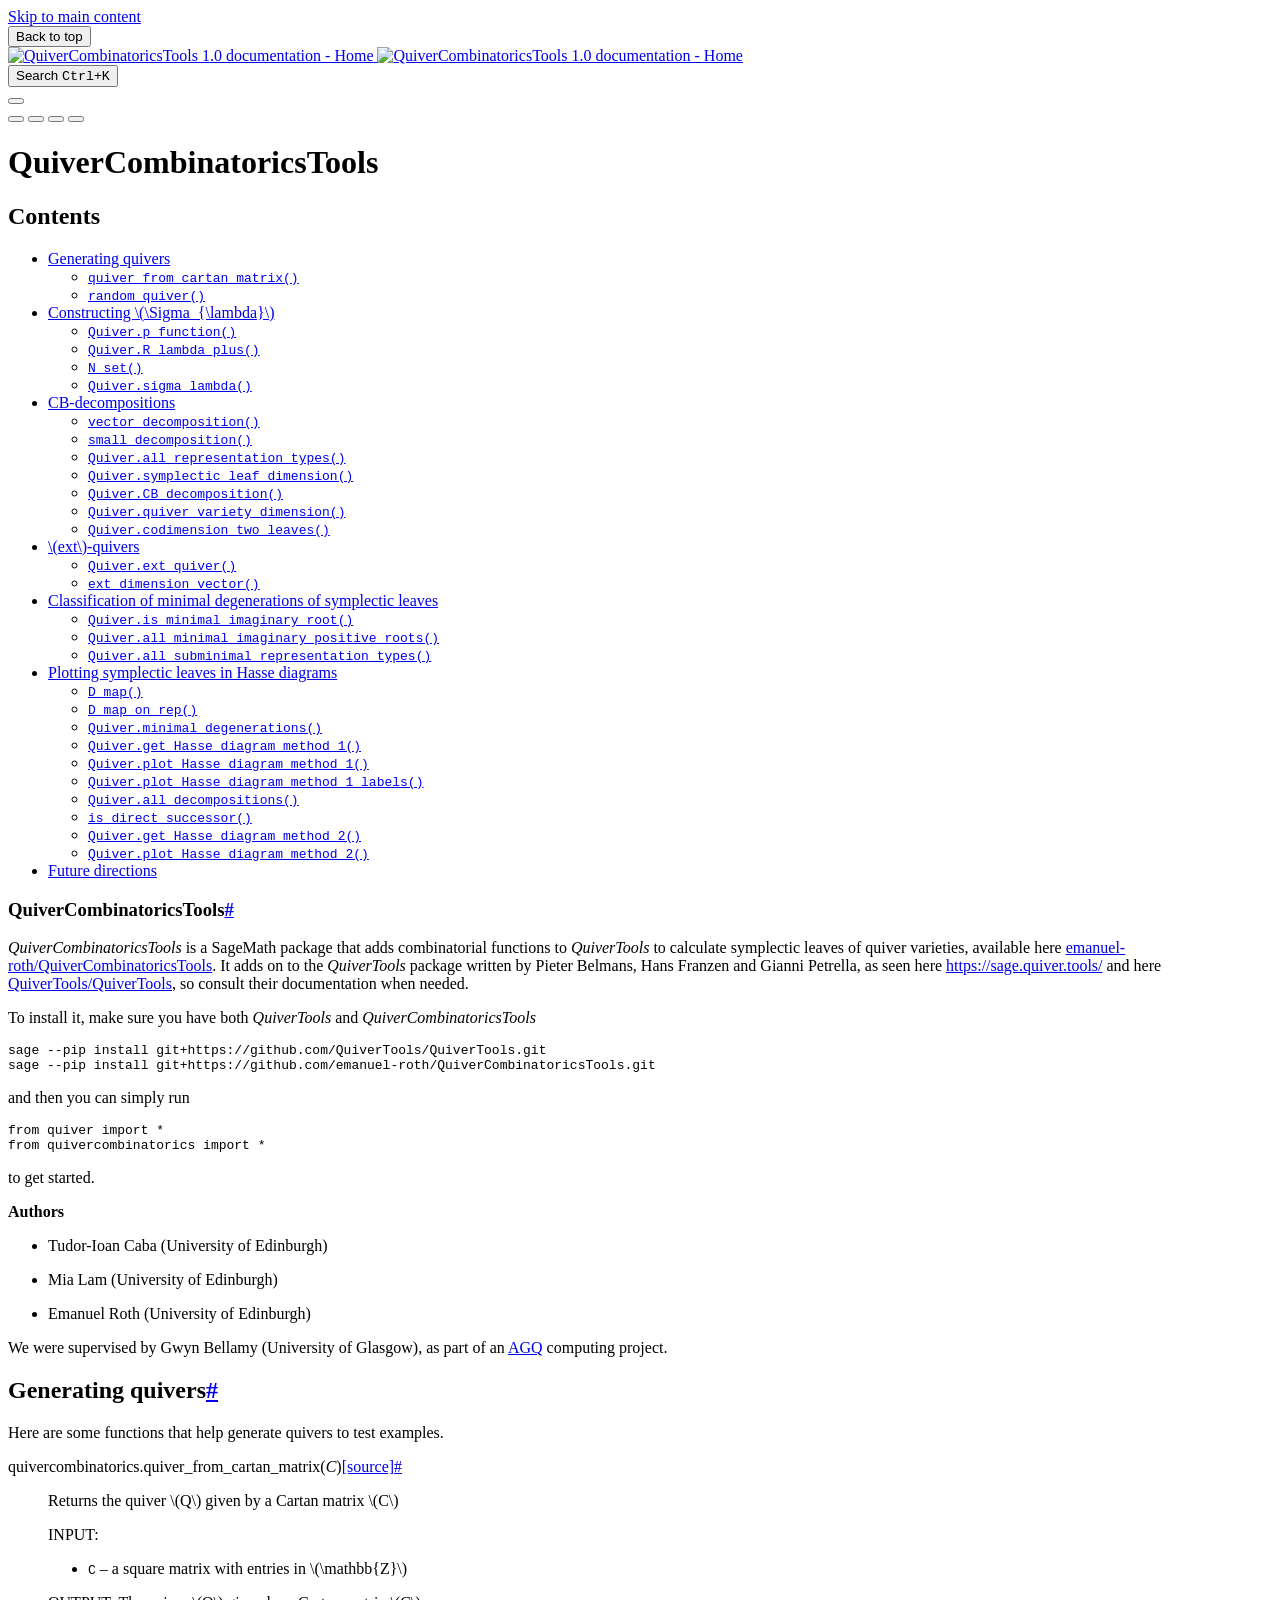
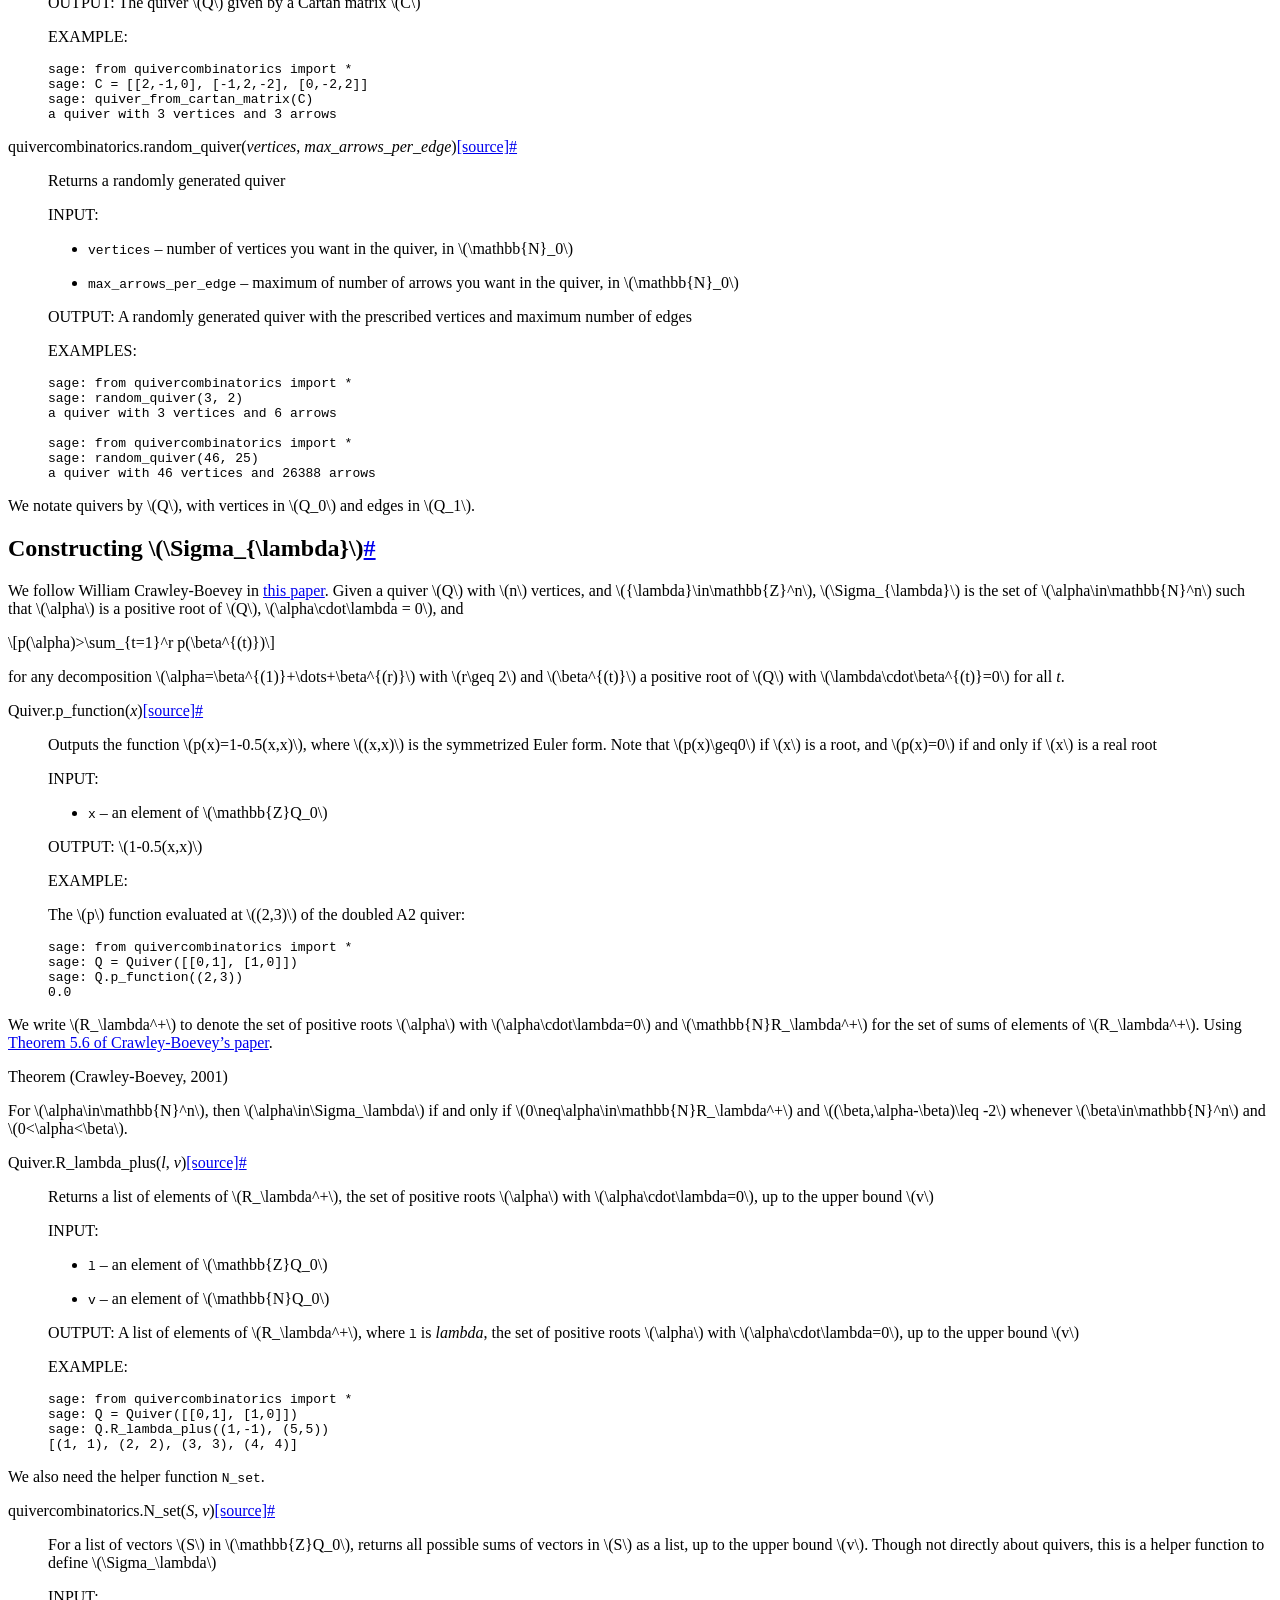
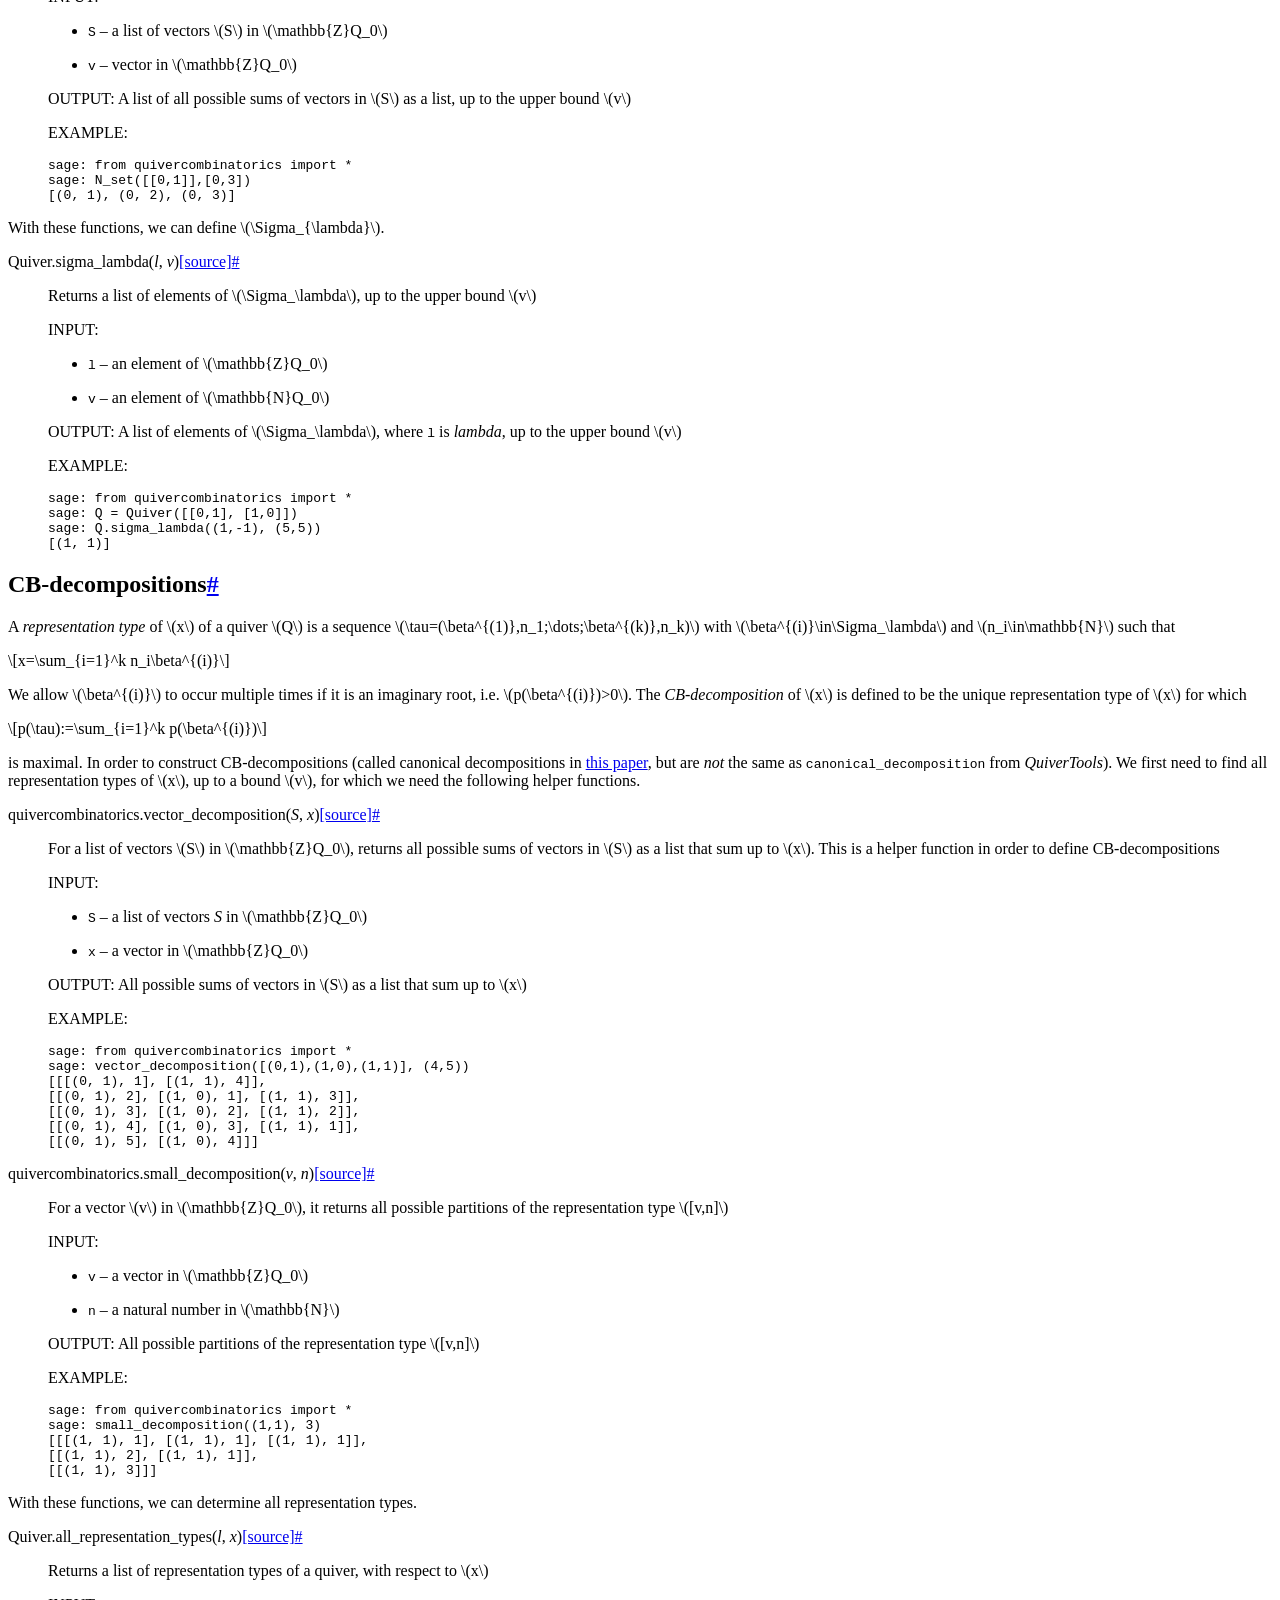
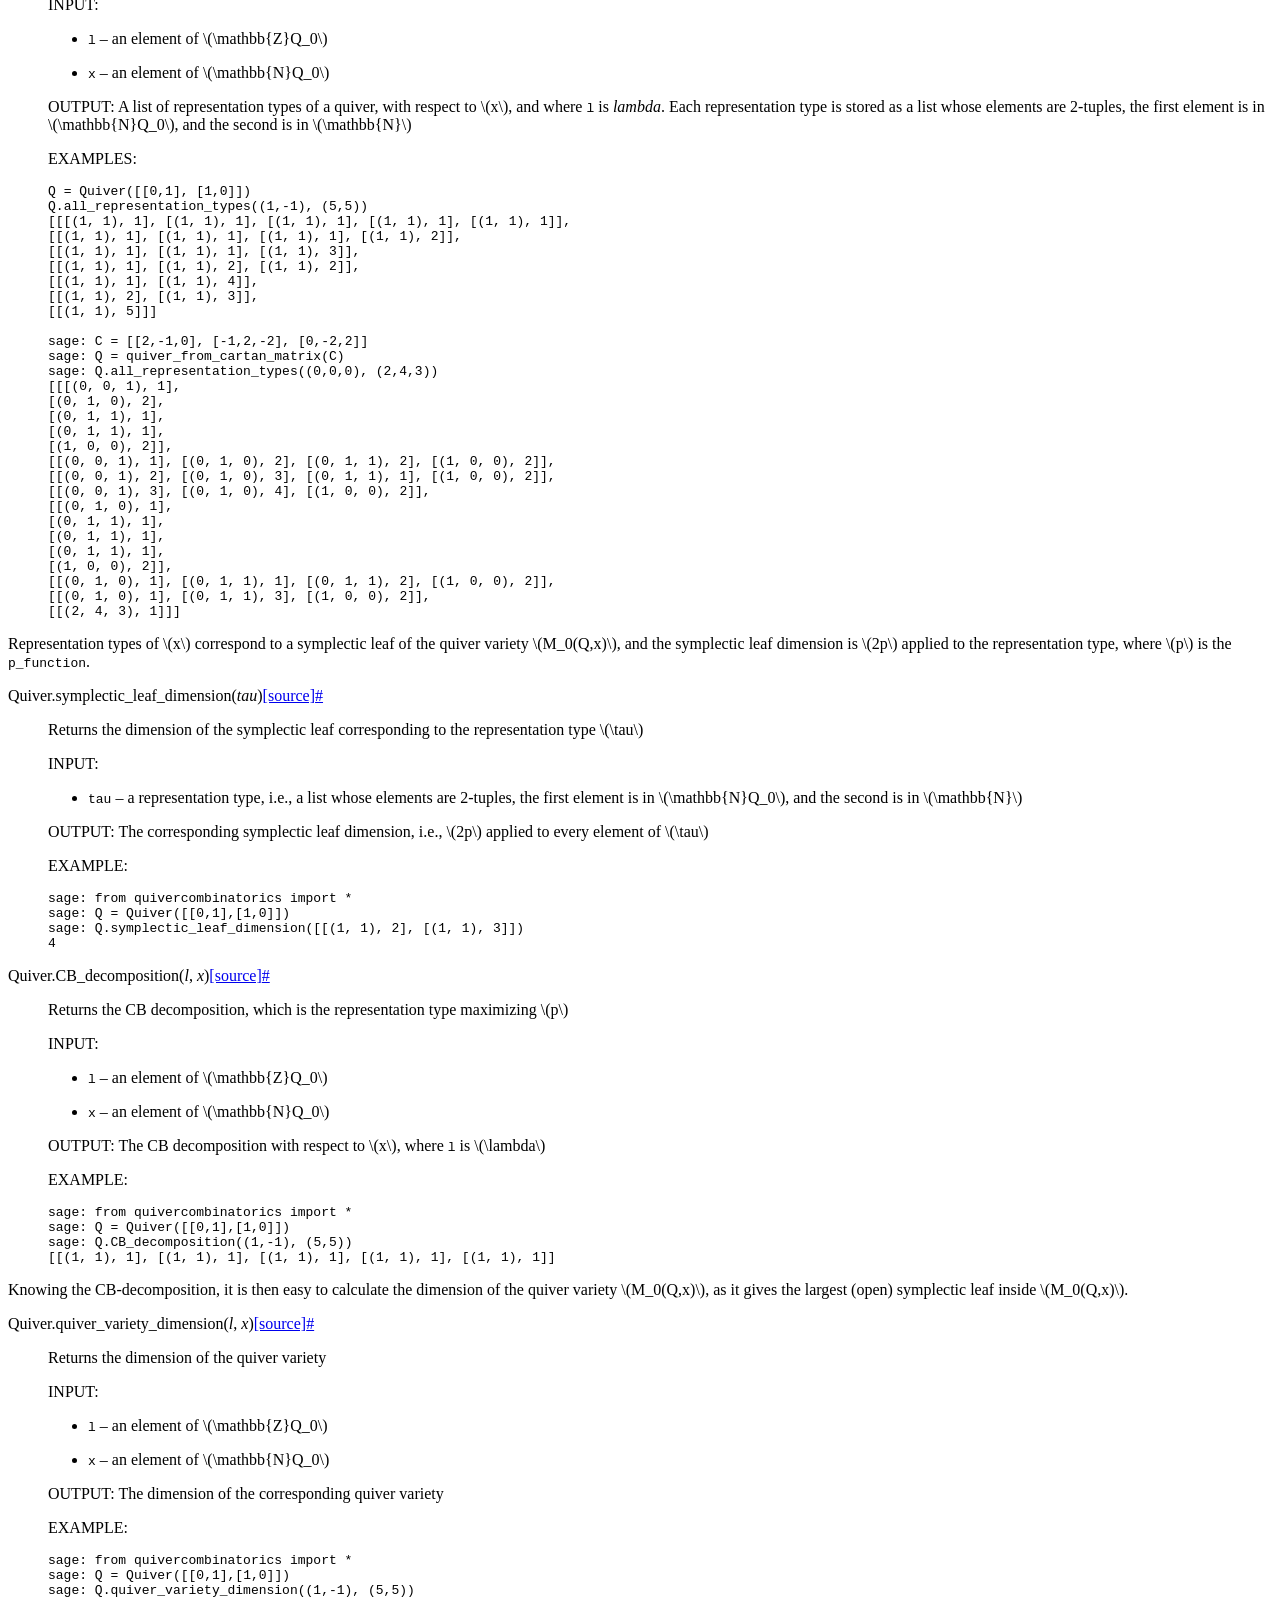
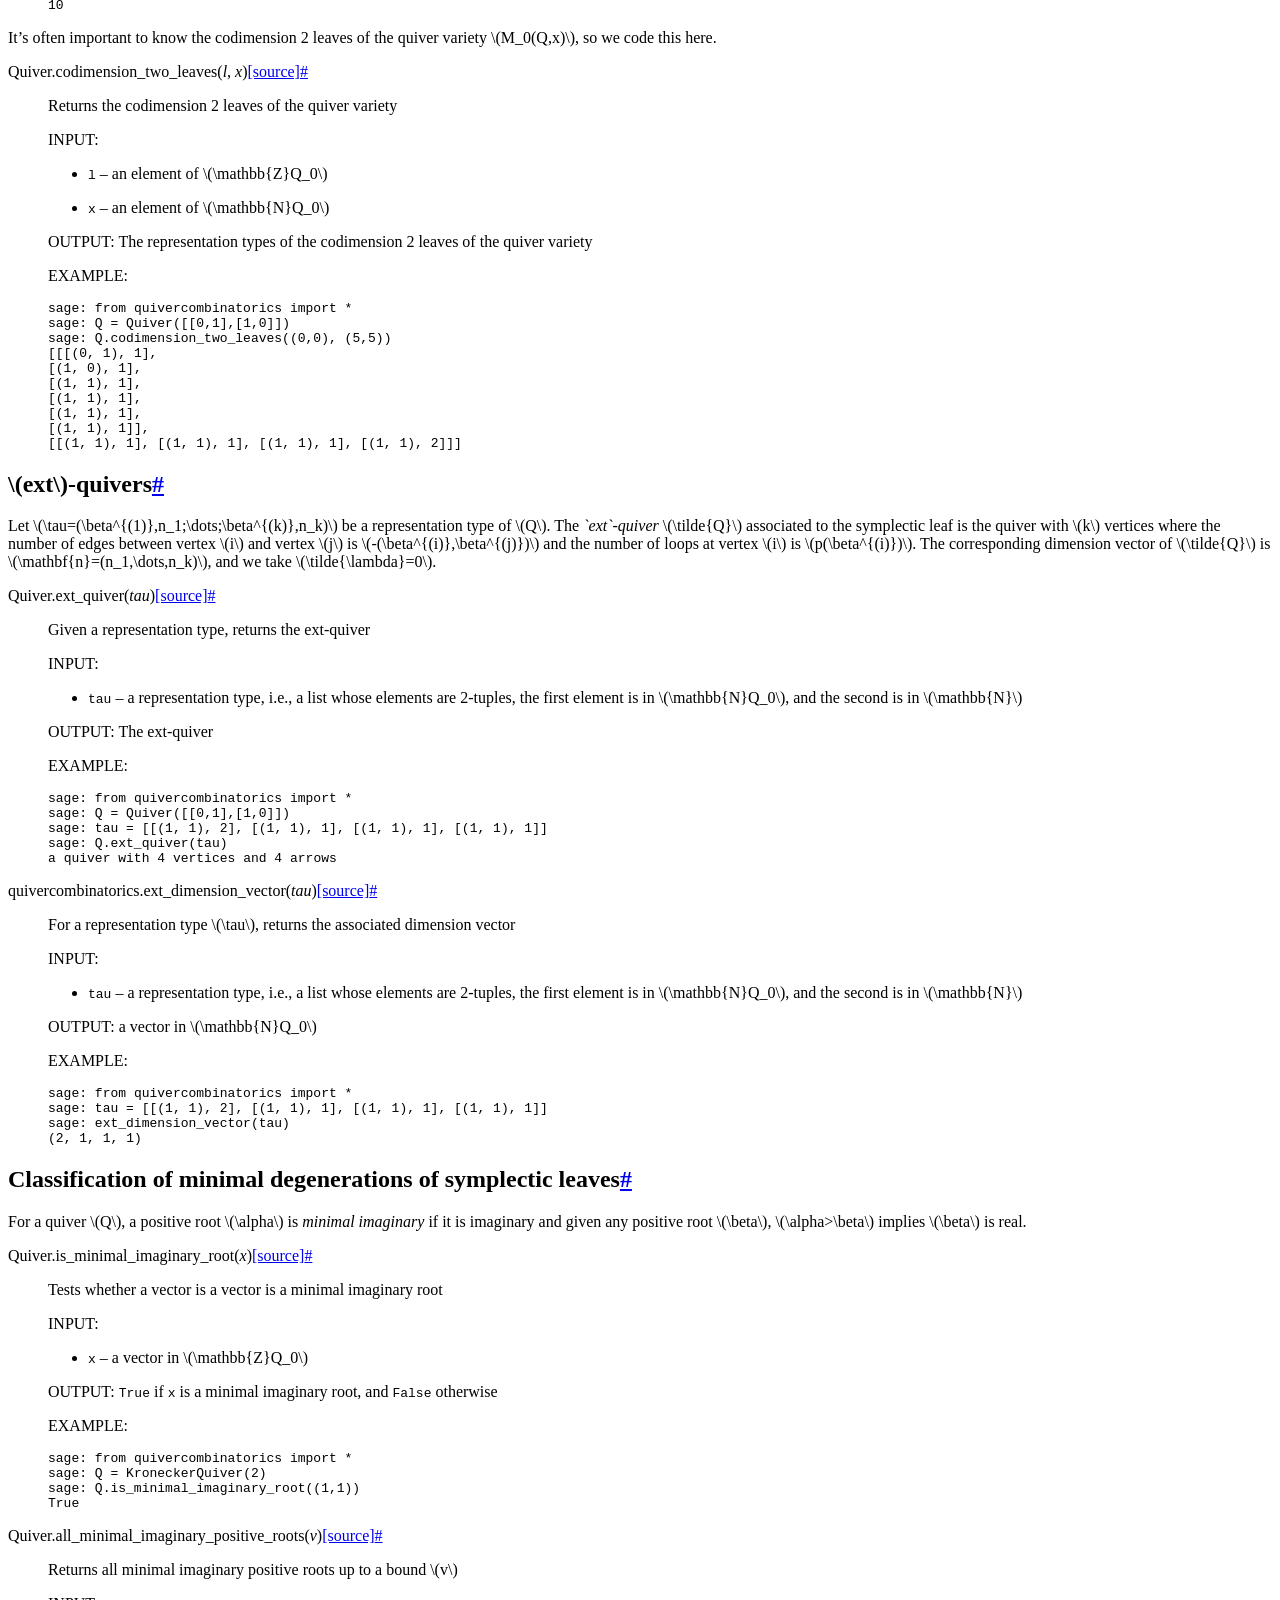
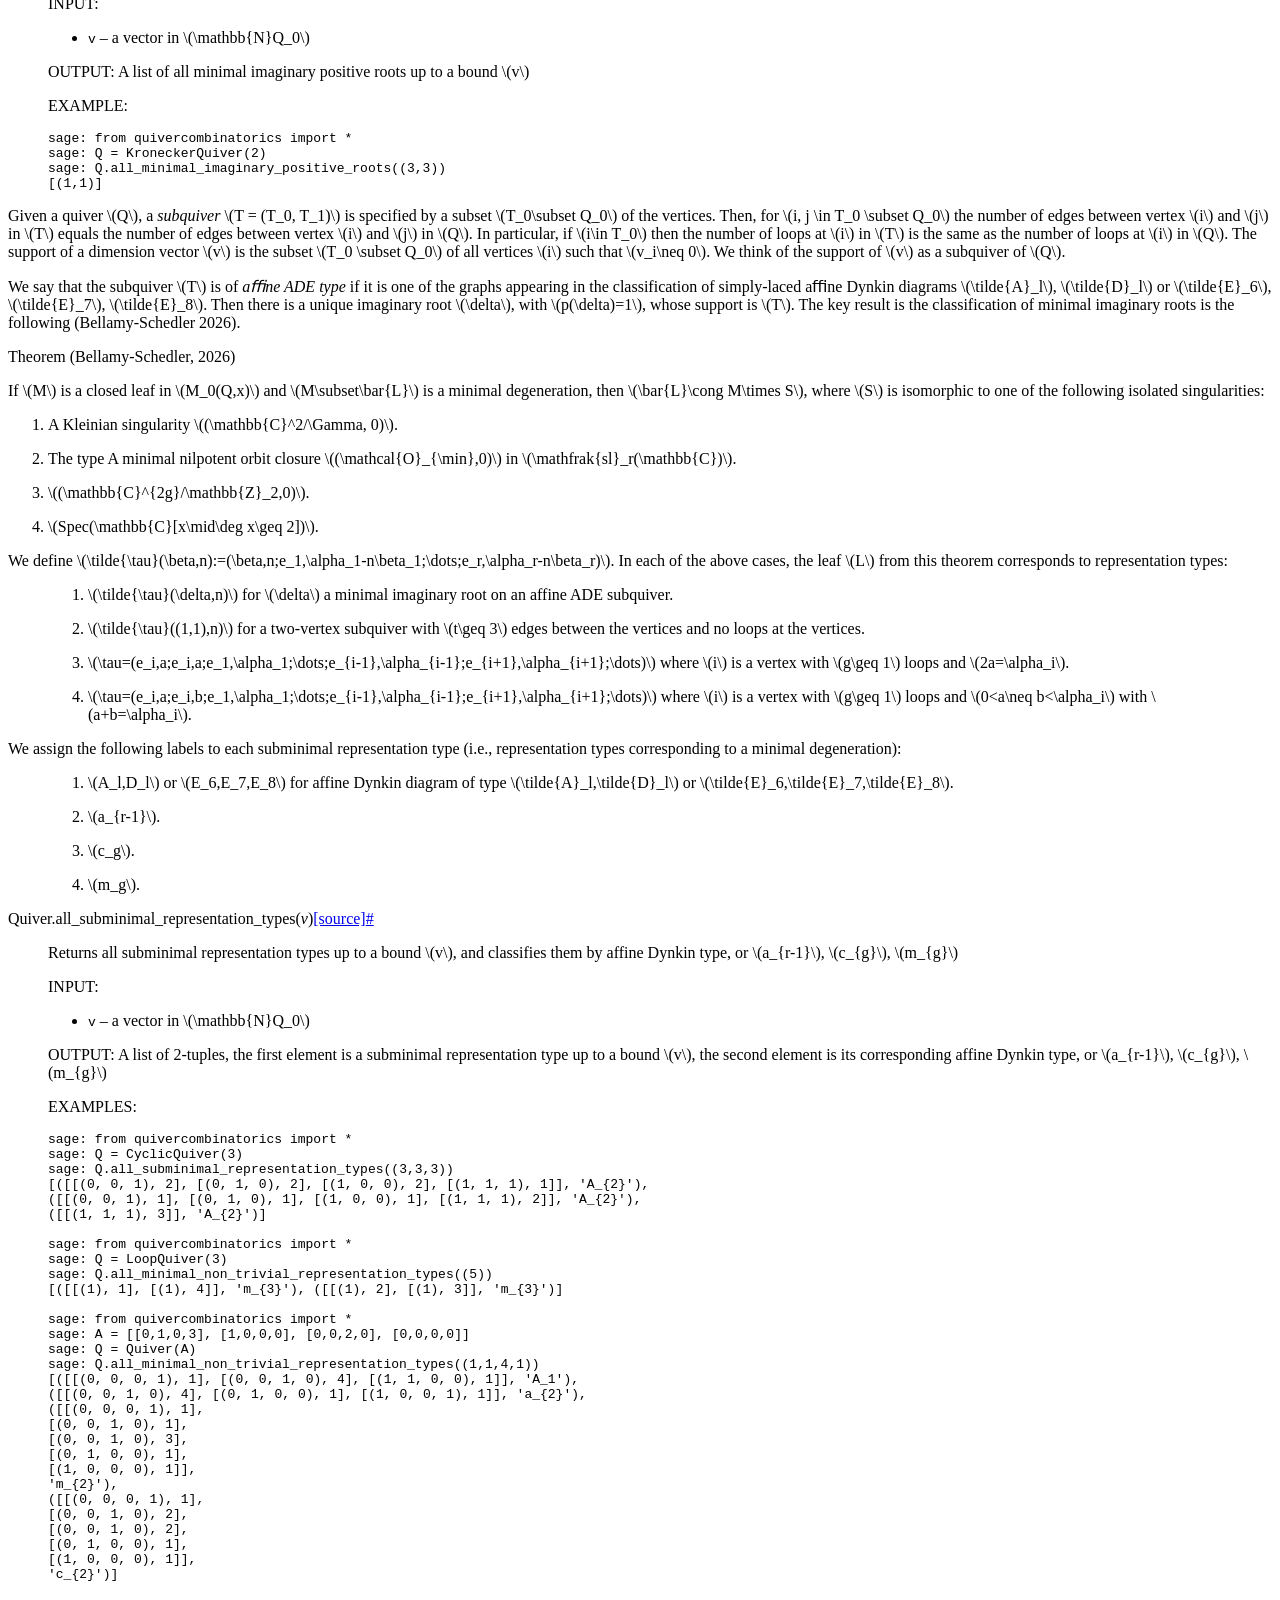
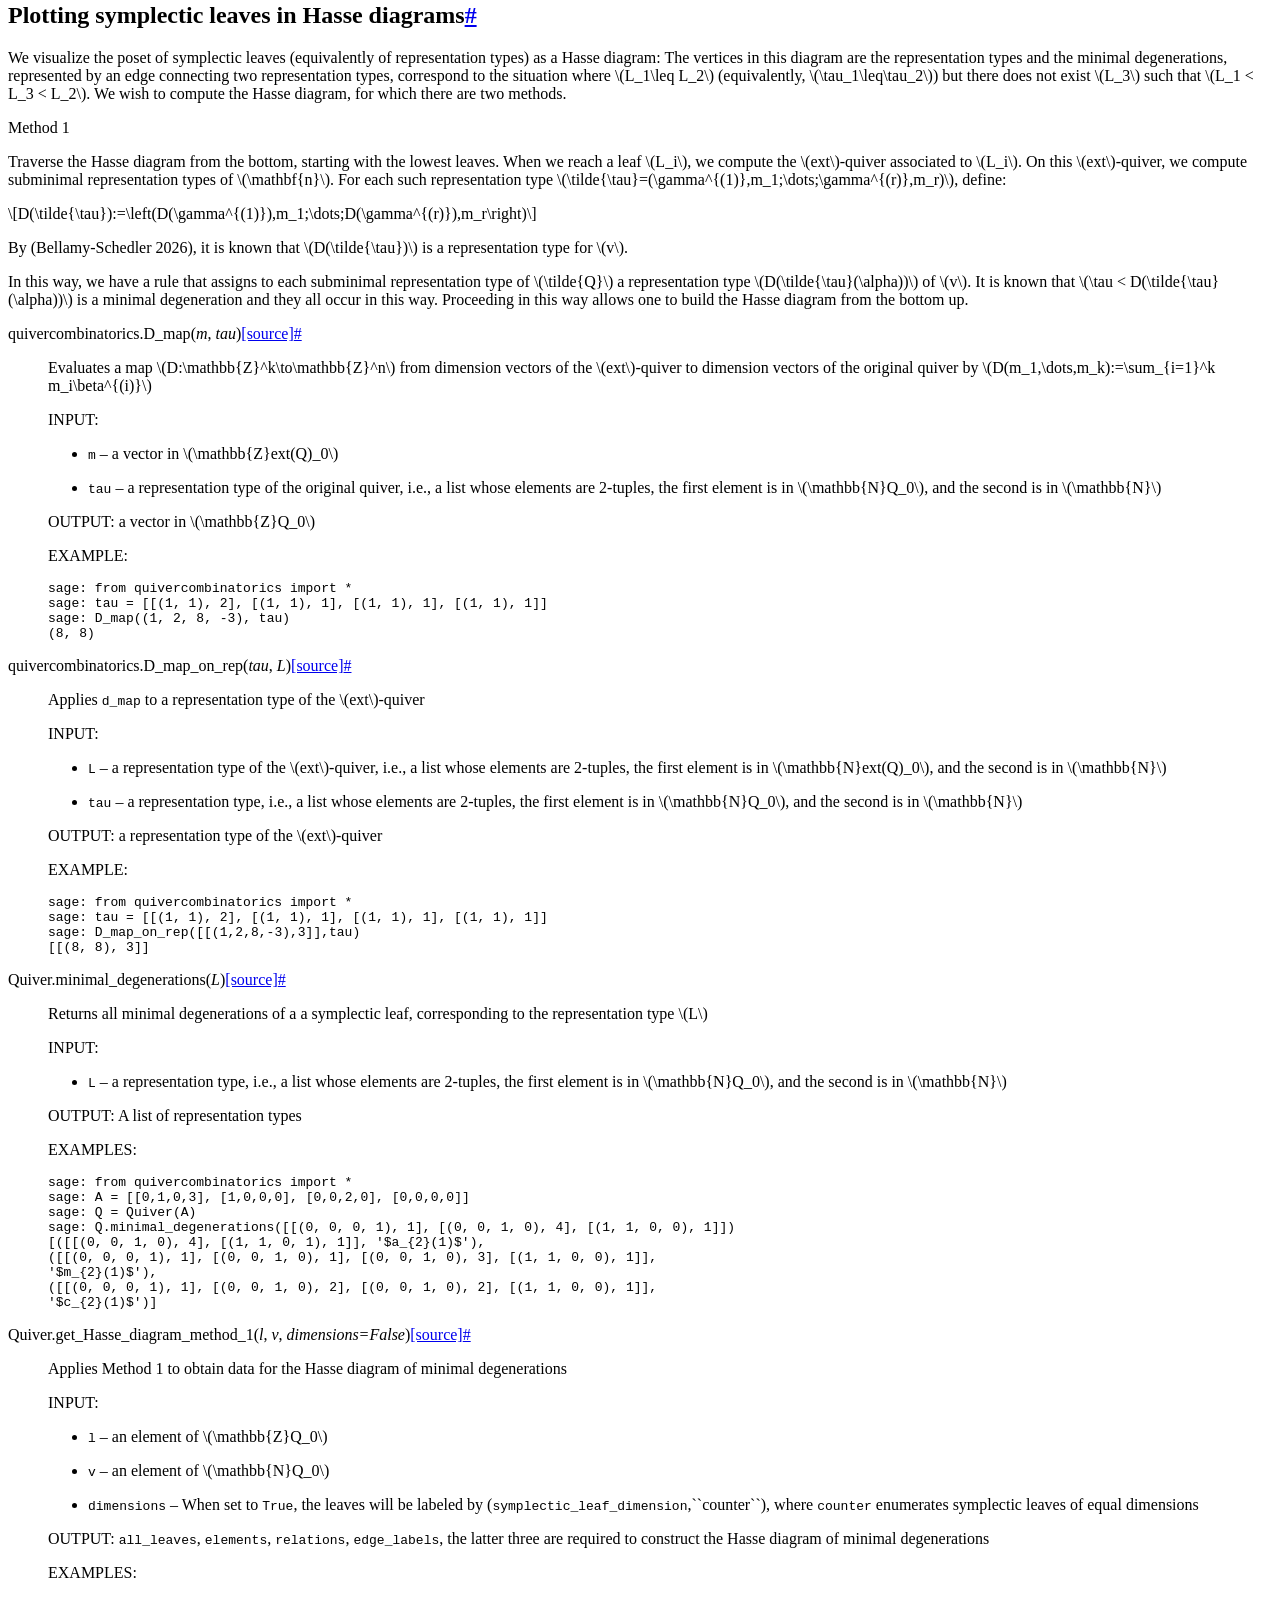
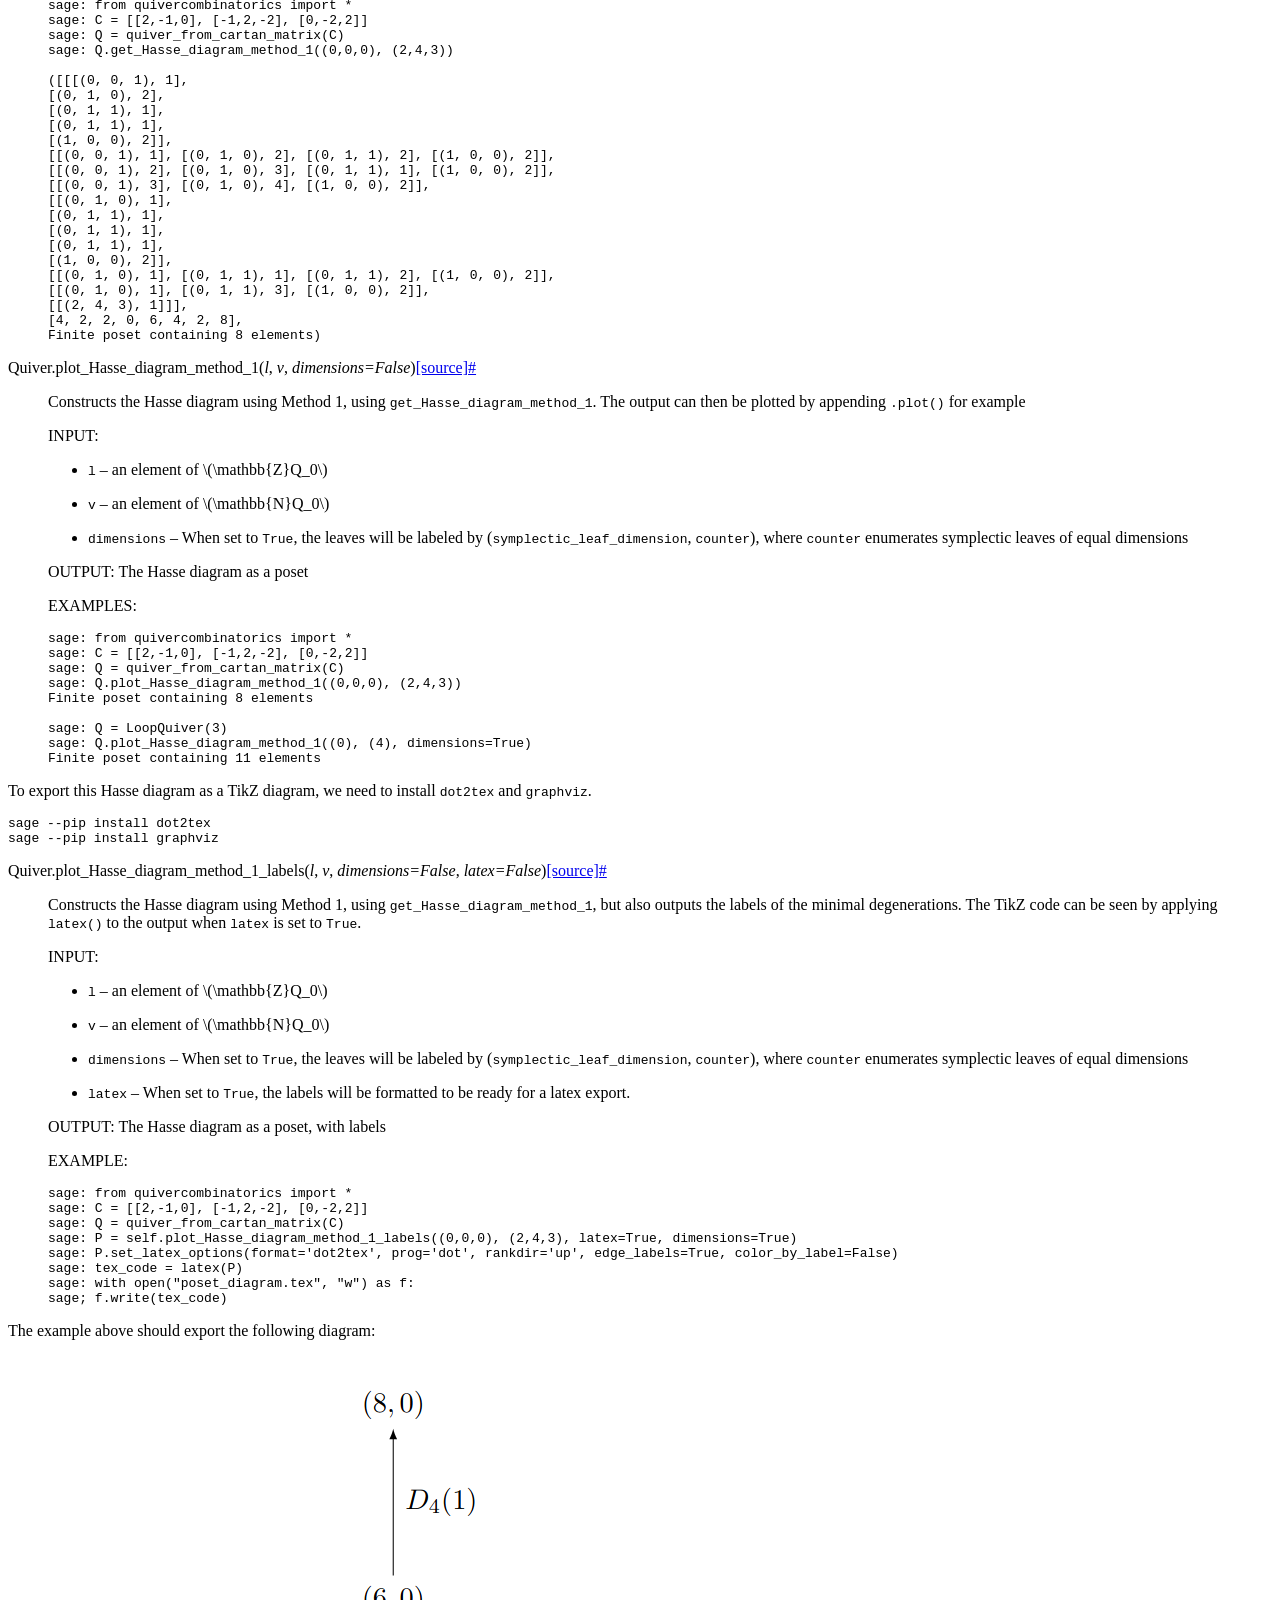
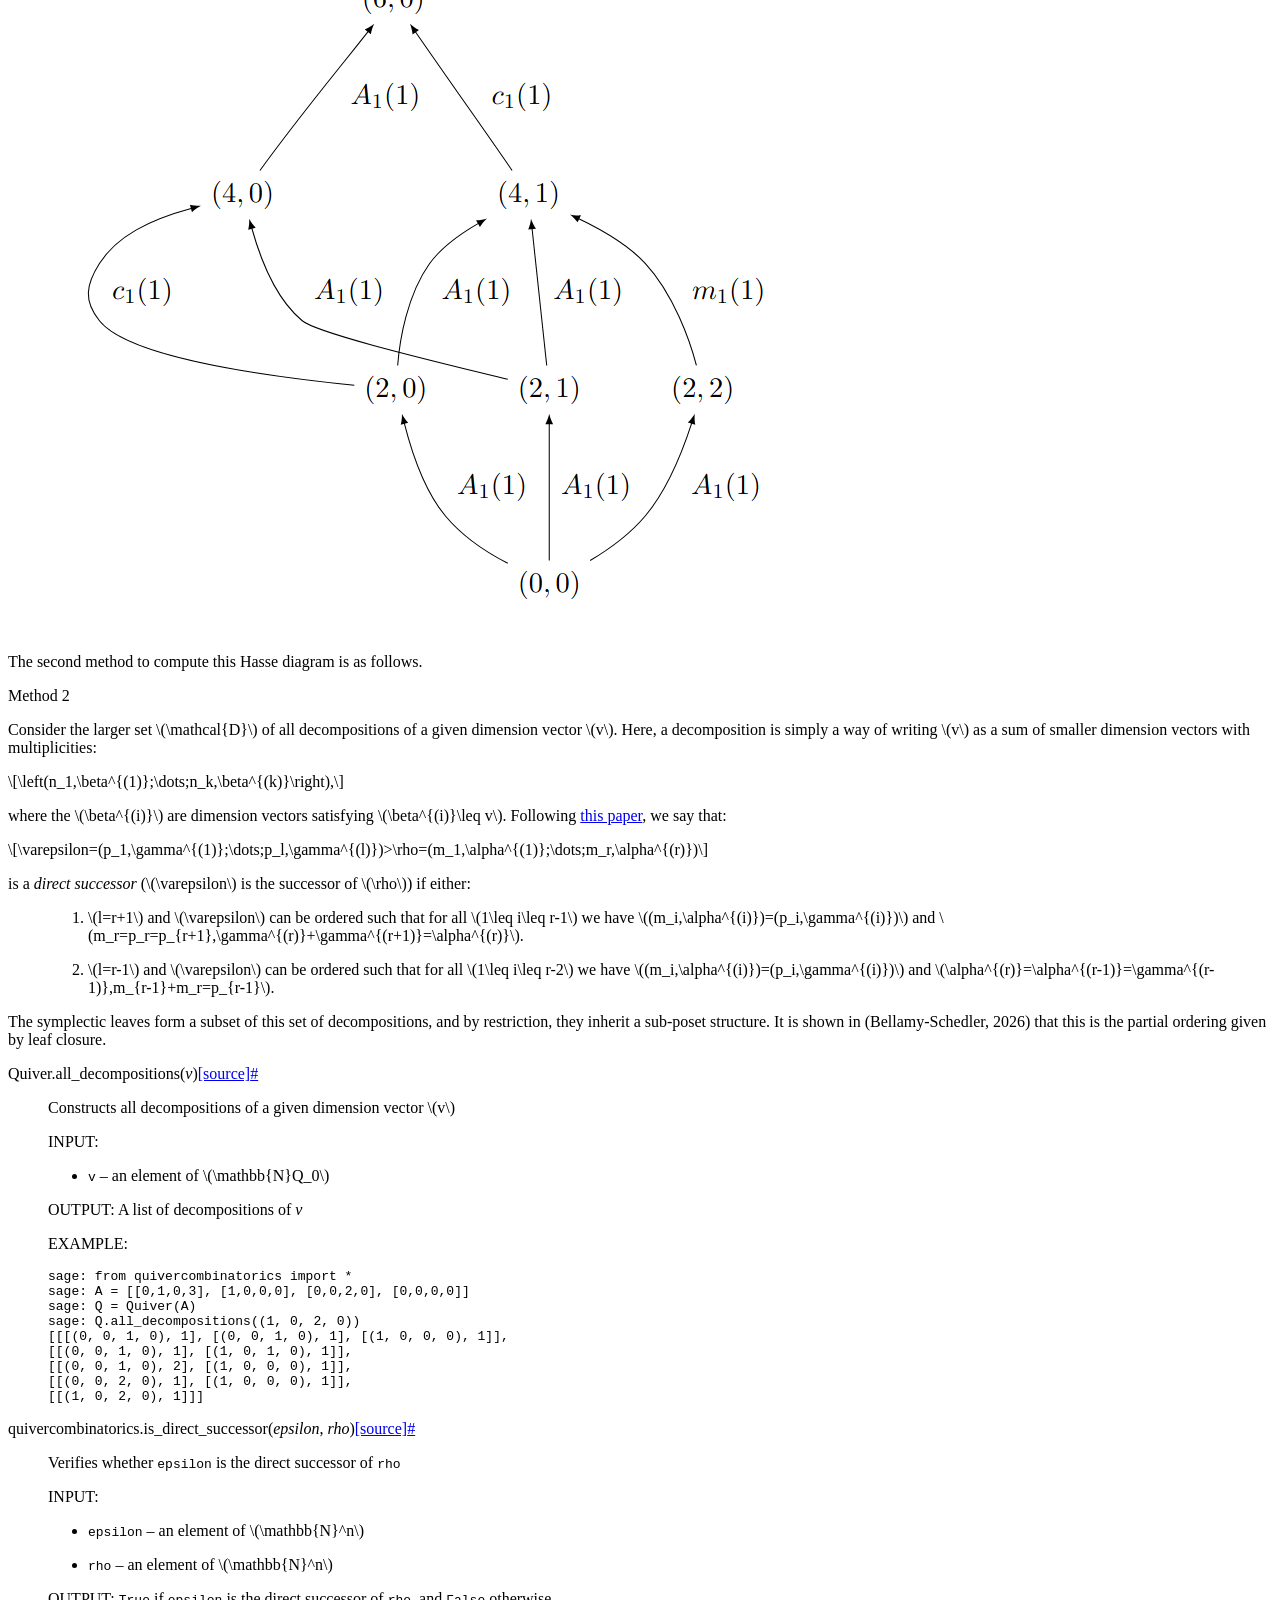
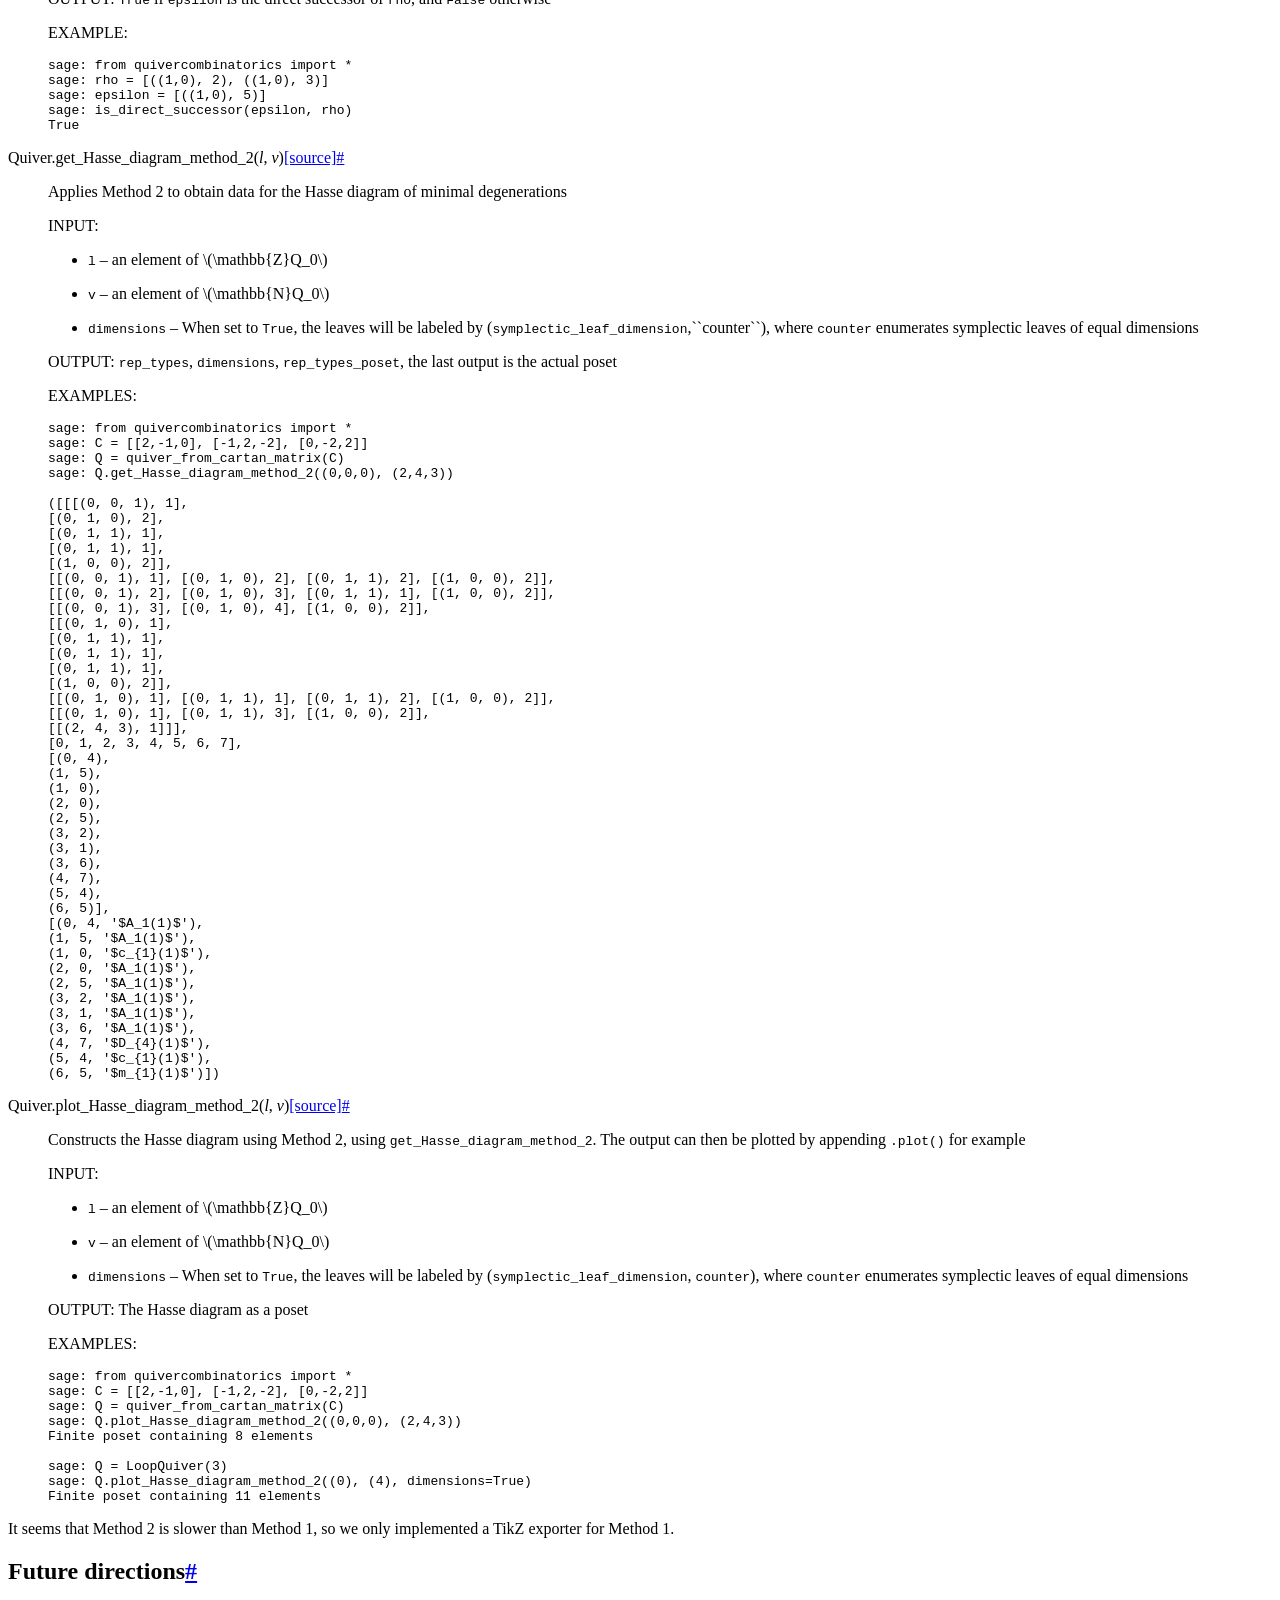
==== docs/_build/html/index.html @ 9c6f0a85 "Updated small_decomposition" ====
<!DOCTYPE html>


<html lang="en" data-content_root="./" >

  <head>
    <meta charset="utf-8" />
    <meta name="viewport" content="width=device-width, initial-scale=1.0" /><meta name="viewport" content="width=device-width, initial-scale=1" />

    <title>QuiverCombinatoricsTools &#8212; QuiverCombinatoricsTools 1.0 documentation</title>
  
  
  
  <script data-cfasync="false">
    document.documentElement.dataset.mode = localStorage.getItem("mode") || "";
    document.documentElement.dataset.theme = localStorage.getItem("theme") || "";
  </script>
  <!--
    this give us a css class that will be invisible only if js is disabled
  -->
  <noscript>
    <style>
      .pst-js-only { display: none !important; }

    </style>
  </noscript>
  
  <!-- Loaded before other Sphinx assets -->
  <link href="_static/styles/theme.css?digest=8878045cc6db502f8baf" rel="stylesheet" />
<link href="_static/styles/pydata-sphinx-theme.css?digest=8878045cc6db502f8baf" rel="stylesheet" />

    <link rel="stylesheet" type="text/css" href="_static/pygments.css?v=8f2a1f02" />
    <link rel="stylesheet" type="text/css" href="_static/styles/sphinx-book-theme.css?v=3c74b3bc" />
  
  <!-- So that users can add custom icons -->
  <script src="_static/scripts/fontawesome.js?digest=8878045cc6db502f8baf"></script>
  <!-- Pre-loaded scripts that we'll load fully later -->
  <link rel="preload" as="script" href="_static/scripts/bootstrap.js?digest=8878045cc6db502f8baf" />
<link rel="preload" as="script" href="_static/scripts/pydata-sphinx-theme.js?digest=8878045cc6db502f8baf" />

    <script src="_static/documentation_options.js?v=a681ed88"></script>
    <script src="_static/doctools.js?v=9bcbadda"></script>
    <script src="_static/sphinx_highlight.js?v=dc90522c"></script>
    <script src="_static/scripts/sphinx-book-theme.js?v=fab101a9"></script>
    <script>window.MathJax = {"tex": {"inlineMath": [["$", "$"], ["\\(", "\\)"]], "displayMath": [["$$", "$$"], ["\\[", "\\]"]]}}</script>
    <script defer="defer" src="https://cdn.jsdelivr.net/npm/mathjax@3/es5/tex-mml-chtml.js"></script>
    <script>DOCUMENTATION_OPTIONS.pagename = 'index';</script>
    <link rel="icon" href="_static/favicon.ico"/>
    <link rel="index" title="Index" href="genindex.html" />
    <link rel="search" title="Search" href="search.html" />

  <meta name="viewport" content="width=device-width, initial-scale=1"/>
  <meta name="docsearch:language" content="en"/>
  <meta name="docsearch:version" content="" />
<script defer data-domain="quiver.combinatorics.tools" src="https://plausible.io/js/script.js"></script>
  </head>
  
  
  <body data-bs-spy="scroll" data-bs-target=".bd-toc-nav" data-offset="180" data-bs-root-margin="0px 0px -60%" data-default-mode="">

  
  
  <div id="pst-skip-link" class="skip-link d-print-none"><a href="#main-content">Skip to main content</a></div>
  
  <div id="pst-scroll-pixel-helper"></div>
  
  <button type="button" class="btn rounded-pill" id="pst-back-to-top">
    <i class="fa-solid fa-arrow-up"></i>Back to top</button>

  
  <dialog id="pst-search-dialog">
    
<form class="bd-search d-flex align-items-center"
      action="search.html"
      method="get">
  <i class="fa-solid fa-magnifying-glass"></i>
  <input type="search"
         class="form-control"
         name="q"
         placeholder="Search..."
         aria-label="Search..."
         autocomplete="off"
         autocorrect="off"
         autocapitalize="off"
         spellcheck="false"/>
  <span class="search-button__kbd-shortcut"><kbd class="kbd-shortcut__modifier">Ctrl</kbd>+<kbd>K</kbd></span>
</form>
  </dialog>

  <div class="pst-async-banner-revealer d-none">
  <aside id="bd-header-version-warning" class="d-none d-print-none" aria-label="Version warning"></aside>
</div>

  
    <header class="bd-header navbar navbar-expand-lg bd-navbar d-print-none">
    </header>
  

  <div class="bd-container">
    <div class="bd-container__inner bd-page-width">
      
      
      
        
      
      <dialog id="pst-primary-sidebar-modal"></dialog>
      <div id="pst-primary-sidebar" class="bd-sidebar-primary bd-sidebar">
        

  
  <div class="sidebar-header-items sidebar-primary__section">
    
    
    
    
  </div>
  
    <div class="sidebar-primary-items__start sidebar-primary__section">
        <div class="sidebar-primary-item">

  
    
  

<a class="navbar-brand logo" href="#">
  
  
  
  
  
    
    
      
    
    
    <img src="_static/logo.svg" class="logo__image only-light" alt="QuiverCombinatoricsTools 1.0 documentation - Home"/>
    <img src="_static/logo-dark.svg" class="logo__image only-dark pst-js-only" alt="QuiverCombinatoricsTools 1.0 documentation - Home"/>
  
  
</a></div>
        <div class="sidebar-primary-item">

<button class="btn search-button-field search-button__button pst-js-only" title="Search" aria-label="Search" data-bs-placement="bottom" data-bs-toggle="tooltip">
 <i class="fa-solid fa-magnifying-glass"></i>
 <span class="search-button__default-text">Search</span>
 <span class="search-button__kbd-shortcut"><kbd class="kbd-shortcut__modifier">Ctrl</kbd>+<kbd class="kbd-shortcut__modifier">K</kbd></span>
</button></div>
        <div class="sidebar-primary-item"><nav class="bd-links bd-docs-nav" aria-label="Main">
    <div class="bd-toc-item navbar-nav active">
        
    </div>
</nav></div>
    </div>
  
  
  <div class="sidebar-primary-items__end sidebar-primary__section">
      <div class="sidebar-primary-item">
<div id="ethical-ad-placement"
      class="flat"
      data-ea-publisher="readthedocs"
      data-ea-type="readthedocs-sidebar"
      data-ea-manual="true">
</div></div>
  </div>


      </div>
      
      <main id="main-content" class="bd-main" role="main">
        
        

<div class="sbt-scroll-pixel-helper"></div>

          <div class="bd-content">
            <div class="bd-article-container">
              
              <div class="bd-header-article d-print-none">
<div class="header-article-items header-article__inner">
  
    <div class="header-article-items__start">
      
        <div class="header-article-item"><button class="sidebar-toggle primary-toggle btn btn-sm" title="Toggle primary sidebar" data-bs-placement="bottom" data-bs-toggle="tooltip">
  <span class="fa-solid fa-bars"></span>
</button></div>
      
    </div>
  
  
    <div class="header-article-items__end">
      
        <div class="header-article-item">

<div class="article-header-buttons">



<button onclick="toggleFullScreen()"
  class="btn btn-sm btn-fullscreen-button pst-navbar-icon"
  title="Fullscreen mode"
  data-bs-placement="bottom" data-bs-toggle="tooltip"
>
  

<span class="btn__icon-container">
  <i class="fas fa-expand"></i>
  </span>

</button>



<button class="btn btn-sm nav-link pst-navbar-icon theme-switch-button pst-js-only" aria-label="Color mode" data-bs-title="Color mode"  data-bs-placement="bottom" data-bs-toggle="tooltip">
  <i class="theme-switch fa-solid fa-sun                fa-lg" data-mode="light" title="Light"></i>
  <i class="theme-switch fa-solid fa-moon               fa-lg" data-mode="dark"  title="Dark"></i>
  <i class="theme-switch fa-solid fa-circle-half-stroke fa-lg" data-mode="auto"  title="System Settings"></i>
</button>


<button class="btn btn-sm pst-navbar-icon search-button search-button__button pst-js-only" title="Search" aria-label="Search" data-bs-placement="bottom" data-bs-toggle="tooltip">
    <i class="fa-solid fa-magnifying-glass fa-lg"></i>
</button>
<button class="sidebar-toggle secondary-toggle btn btn-sm pst-navbar-icon" title="Toggle secondary sidebar" data-bs-placement="bottom" data-bs-toggle="tooltip">
    <span class="fa-solid fa-list"></span>
</button>
</div></div>
      
    </div>
  
</div>
</div>
              
              

<div id="jb-print-docs-body" class="onlyprint">
    <h1>QuiverCombinatoricsTools</h1>
    <!-- Table of contents -->
    <div id="print-main-content">
        <div id="jb-print-toc">
            
            <div>
                <h2> Contents </h2>
            </div>
            <nav aria-label="Page">
                <ul class="visible nav section-nav flex-column">
<li class="toc-h2 nav-item toc-entry"><a class="reference internal nav-link" href="#generating-quivers">Generating quivers</a><ul class="nav section-nav flex-column">
<li class="toc-h3 nav-item toc-entry"><a class="reference internal nav-link" href="#quivercombinatorics.quiver_from_cartan_matrix"><code class="docutils literal notranslate"><span class="pre">quiver_from_cartan_matrix()</span></code></a></li>
<li class="toc-h3 nav-item toc-entry"><a class="reference internal nav-link" href="#quivercombinatorics.random_quiver"><code class="docutils literal notranslate"><span class="pre">random_quiver()</span></code></a></li>
</ul>
</li>
<li class="toc-h2 nav-item toc-entry"><a class="reference internal nav-link" href="#constructing-sigma-lambda">Constructing <span class="math notranslate nohighlight">\(\Sigma_{\lambda}\)</span></a><ul class="nav section-nav flex-column">
<li class="toc-h3 nav-item toc-entry"><a class="reference internal nav-link" href="#quivercombinatorics.quivercombinatorics.Quiver.p_function"><code class="docutils literal notranslate"><span class="pre">Quiver.p_function()</span></code></a></li>
<li class="toc-h3 nav-item toc-entry"><a class="reference internal nav-link" href="#quivercombinatorics.quivercombinatorics.Quiver.R_lambda_plus"><code class="docutils literal notranslate"><span class="pre">Quiver.R_lambda_plus()</span></code></a></li>
<li class="toc-h3 nav-item toc-entry"><a class="reference internal nav-link" href="#quivercombinatorics.N_set"><code class="docutils literal notranslate"><span class="pre">N_set()</span></code></a></li>
<li class="toc-h3 nav-item toc-entry"><a class="reference internal nav-link" href="#quivercombinatorics.quivercombinatorics.Quiver.sigma_lambda"><code class="docutils literal notranslate"><span class="pre">Quiver.sigma_lambda()</span></code></a></li>
</ul>
</li>
<li class="toc-h2 nav-item toc-entry"><a class="reference internal nav-link" href="#cb-decompositions">CB-decompositions</a><ul class="nav section-nav flex-column">
<li class="toc-h3 nav-item toc-entry"><a class="reference internal nav-link" href="#quivercombinatorics.vector_decomposition"><code class="docutils literal notranslate"><span class="pre">vector_decomposition()</span></code></a></li>
<li class="toc-h3 nav-item toc-entry"><a class="reference internal nav-link" href="#quivercombinatorics.small_decomposition"><code class="docutils literal notranslate"><span class="pre">small_decomposition()</span></code></a></li>
<li class="toc-h3 nav-item toc-entry"><a class="reference internal nav-link" href="#quivercombinatorics.quivercombinatorics.Quiver.all_representation_types"><code class="docutils literal notranslate"><span class="pre">Quiver.all_representation_types()</span></code></a></li>
<li class="toc-h3 nav-item toc-entry"><a class="reference internal nav-link" href="#quivercombinatorics.quivercombinatorics.Quiver.symplectic_leaf_dimension"><code class="docutils literal notranslate"><span class="pre">Quiver.symplectic_leaf_dimension()</span></code></a></li>
<li class="toc-h3 nav-item toc-entry"><a class="reference internal nav-link" href="#quivercombinatorics.quivercombinatorics.Quiver.CB_decomposition"><code class="docutils literal notranslate"><span class="pre">Quiver.CB_decomposition()</span></code></a></li>
<li class="toc-h3 nav-item toc-entry"><a class="reference internal nav-link" href="#quivercombinatorics.quivercombinatorics.Quiver.quiver_variety_dimension"><code class="docutils literal notranslate"><span class="pre">Quiver.quiver_variety_dimension()</span></code></a></li>
<li class="toc-h3 nav-item toc-entry"><a class="reference internal nav-link" href="#quivercombinatorics.quivercombinatorics.Quiver.codimension_two_leaves"><code class="docutils literal notranslate"><span class="pre">Quiver.codimension_two_leaves()</span></code></a></li>
</ul>
</li>
<li class="toc-h2 nav-item toc-entry"><a class="reference internal nav-link" href="#ext-quivers"><span class="math notranslate nohighlight">\(ext\)</span>-quivers</a><ul class="nav section-nav flex-column">
<li class="toc-h3 nav-item toc-entry"><a class="reference internal nav-link" href="#quivercombinatorics.quivercombinatorics.Quiver.ext_quiver"><code class="docutils literal notranslate"><span class="pre">Quiver.ext_quiver()</span></code></a></li>
<li class="toc-h3 nav-item toc-entry"><a class="reference internal nav-link" href="#quivercombinatorics.ext_dimension_vector"><code class="docutils literal notranslate"><span class="pre">ext_dimension_vector()</span></code></a></li>
</ul>
</li>
<li class="toc-h2 nav-item toc-entry"><a class="reference internal nav-link" href="#classification-of-minimal-degenerations-of-symplectic-leaves">Classification of minimal degenerations of symplectic leaves</a><ul class="nav section-nav flex-column">
<li class="toc-h3 nav-item toc-entry"><a class="reference internal nav-link" href="#quivercombinatorics.quivercombinatorics.Quiver.is_minimal_imaginary_root"><code class="docutils literal notranslate"><span class="pre">Quiver.is_minimal_imaginary_root()</span></code></a></li>
<li class="toc-h3 nav-item toc-entry"><a class="reference internal nav-link" href="#quivercombinatorics.quivercombinatorics.Quiver.all_minimal_imaginary_positive_roots"><code class="docutils literal notranslate"><span class="pre">Quiver.all_minimal_imaginary_positive_roots()</span></code></a></li>
<li class="toc-h3 nav-item toc-entry"><a class="reference internal nav-link" href="#quivercombinatorics.quivercombinatorics.Quiver.all_subminimal_representation_types"><code class="docutils literal notranslate"><span class="pre">Quiver.all_subminimal_representation_types()</span></code></a></li>
</ul>
</li>
<li class="toc-h2 nav-item toc-entry"><a class="reference internal nav-link" href="#plotting-symplectic-leaves-in-hasse-diagrams">Plotting symplectic leaves in Hasse diagrams</a><ul class="nav section-nav flex-column">
<li class="toc-h3 nav-item toc-entry"><a class="reference internal nav-link" href="#quivercombinatorics.D_map"><code class="docutils literal notranslate"><span class="pre">D_map()</span></code></a></li>
<li class="toc-h3 nav-item toc-entry"><a class="reference internal nav-link" href="#quivercombinatorics.D_map_on_rep"><code class="docutils literal notranslate"><span class="pre">D_map_on_rep()</span></code></a></li>
<li class="toc-h3 nav-item toc-entry"><a class="reference internal nav-link" href="#quivercombinatorics.quivercombinatorics.Quiver.minimal_degenerations"><code class="docutils literal notranslate"><span class="pre">Quiver.minimal_degenerations()</span></code></a></li>
<li class="toc-h3 nav-item toc-entry"><a class="reference internal nav-link" href="#quivercombinatorics.quivercombinatorics.Quiver.get_Hasse_diagram_method_1"><code class="docutils literal notranslate"><span class="pre">Quiver.get_Hasse_diagram_method_1()</span></code></a></li>
<li class="toc-h3 nav-item toc-entry"><a class="reference internal nav-link" href="#quivercombinatorics.quivercombinatorics.Quiver.plot_Hasse_diagram_method_1"><code class="docutils literal notranslate"><span class="pre">Quiver.plot_Hasse_diagram_method_1()</span></code></a></li>
<li class="toc-h3 nav-item toc-entry"><a class="reference internal nav-link" href="#quivercombinatorics.quivercombinatorics.Quiver.plot_Hasse_diagram_method_1_labels"><code class="docutils literal notranslate"><span class="pre">Quiver.plot_Hasse_diagram_method_1_labels()</span></code></a></li>
<li class="toc-h3 nav-item toc-entry"><a class="reference internal nav-link" href="#quivercombinatorics.quivercombinatorics.Quiver.all_decompositions"><code class="docutils literal notranslate"><span class="pre">Quiver.all_decompositions()</span></code></a></li>
<li class="toc-h3 nav-item toc-entry"><a class="reference internal nav-link" href="#quivercombinatorics.is_direct_successor"><code class="docutils literal notranslate"><span class="pre">is_direct_successor()</span></code></a></li>
<li class="toc-h3 nav-item toc-entry"><a class="reference internal nav-link" href="#quivercombinatorics.quivercombinatorics.Quiver.get_Hasse_diagram_method_2"><code class="docutils literal notranslate"><span class="pre">Quiver.get_Hasse_diagram_method_2()</span></code></a></li>
<li class="toc-h3 nav-item toc-entry"><a class="reference internal nav-link" href="#quivercombinatorics.quivercombinatorics.Quiver.plot_Hasse_diagram_method_2"><code class="docutils literal notranslate"><span class="pre">Quiver.plot_Hasse_diagram_method_2()</span></code></a></li>
</ul>
</li>
<li class="toc-h2 nav-item toc-entry"><a class="reference internal nav-link" href="#future-directions">Future directions</a></li>
</ul>
            </nav>
        </div>
    </div>
</div>

              
                
<div id="searchbox"></div>
                <article class="bd-article">
                  
  <section id="quivercombinatoricstools">
<h1>QuiverCombinatoricsTools<a class="headerlink" href="#quivercombinatoricstools" title="Link to this heading">#</a></h1>
<p><cite>QuiverCombinatoricsTools</cite> is a SageMath package that adds combinatorial functions to <cite>QuiverTools</cite> to calculate symplectic leaves of quiver varieties, available here <a class="github reference external" href="https://github.com/emanuel-roth/QuiverCombinatoricsTools">emanuel-roth/QuiverCombinatoricsTools</a>. It adds on to the <cite>QuiverTools</cite> package written by Pieter Belmans, Hans Franzen and Gianni Petrella, as seen here <a class="reference external" href="https://sage.quiver.tools/">https://sage.quiver.tools/</a> and here <a class="github reference external" href="https://github.com/QuiverTools/QuiverTools">QuiverTools/QuiverTools</a>, so consult their documentation when needed.</p>
<p>To install it, make sure you have both <cite>QuiverTools</cite> and <cite>QuiverCombinatoricsTools</cite></p>
<div class="highlight-default notranslate"><div class="highlight"><pre><span></span><span class="n">sage</span> <span class="o">--</span><span class="n">pip</span> <span class="n">install</span> <span class="n">git</span><span class="o">+</span><span class="n">https</span><span class="p">:</span><span class="o">//</span><span class="n">github</span><span class="o">.</span><span class="n">com</span><span class="o">/</span><span class="n">QuiverTools</span><span class="o">/</span><span class="n">QuiverTools</span><span class="o">.</span><span class="n">git</span>
<span class="n">sage</span> <span class="o">--</span><span class="n">pip</span> <span class="n">install</span> <span class="n">git</span><span class="o">+</span><span class="n">https</span><span class="p">:</span><span class="o">//</span><span class="n">github</span><span class="o">.</span><span class="n">com</span><span class="o">/</span><span class="n">emanuel</span><span class="o">-</span><span class="n">roth</span><span class="o">/</span><span class="n">QuiverCombinatoricsTools</span><span class="o">.</span><span class="n">git</span>
</pre></div>
</div>
<p>and then you can simply run</p>
<div class="highlight-python notranslate"><div class="highlight"><pre><span></span><span class="kn">from</span><span class="w"> </span><span class="nn">quiver</span><span class="w"> </span><span class="kn">import</span> <span class="o">*</span>
<span class="kn">from</span><span class="w"> </span><span class="nn">quivercombinatorics</span><span class="w"> </span><span class="kn">import</span> <span class="o">*</span>
</pre></div>
</div>
<p>to get started.</p>
<p><strong>Authors</strong></p>
<ul class="simple">
<li><p>Tudor-Ioan Caba (University of Edinburgh)</p></li>
<li><p>Mia Lam (University of Edinburgh)</p></li>
<li><p>Emanuel Roth (University of Edinburgh)</p></li>
</ul>
<p>We were supervised by Gwyn Bellamy (University of Glasgow), as part of an <a class="reference external" href="https://www.agq-cdt.org/">AGQ</a> computing project.</p>
<section id="generating-quivers">
<h2>Generating quivers<a class="headerlink" href="#generating-quivers" title="Link to this heading">#</a></h2>
<p>Here are some functions that help generate quivers to test examples.</p>
<dl class="py function">
<dt class="sig sig-object py" id="quivercombinatorics.quiver_from_cartan_matrix">
<span class="sig-prename descclassname"><span class="pre">quivercombinatorics.</span></span><span class="sig-name descname"><span class="pre">quiver_from_cartan_matrix</span></span><span class="sig-paren">(</span><em class="sig-param"><span class="n"><span class="pre">C</span></span></em><span class="sig-paren">)</span><a class="reference internal" href="_modules/quivercombinatorics/quivercombinatorics.html#quiver_from_cartan_matrix"><span class="viewcode-link"><span class="pre">[source]</span></span></a><a class="headerlink" href="#quivercombinatorics.quiver_from_cartan_matrix" title="Link to this definition">#</a></dt>
<dd><p>Returns the quiver <span class="math notranslate nohighlight">\(Q\)</span> given by a Cartan matrix <span class="math notranslate nohighlight">\(C\)</span></p>
<p>INPUT:</p>
<ul class="simple">
<li><p><code class="docutils literal notranslate"><span class="pre">C</span></code> – a square matrix with entries in <span class="math notranslate nohighlight">\(\mathbb{Z}\)</span></p></li>
</ul>
<p>OUTPUT: The quiver <span class="math notranslate nohighlight">\(Q\)</span> given by a Cartan matrix <span class="math notranslate nohighlight">\(C\)</span></p>
<p>EXAMPLE:</p>
<div class="highlight-default notranslate"><div class="highlight"><pre><span></span><span class="n">sage</span><span class="p">:</span> <span class="kn">from</span><span class="w"> </span><span class="nn">quivercombinatorics</span><span class="w"> </span><span class="kn">import</span> <span class="o">*</span>
<span class="n">sage</span><span class="p">:</span> <span class="n">C</span> <span class="o">=</span> <span class="p">[[</span><span class="mi">2</span><span class="p">,</span><span class="o">-</span><span class="mi">1</span><span class="p">,</span><span class="mi">0</span><span class="p">],</span> <span class="p">[</span><span class="o">-</span><span class="mi">1</span><span class="p">,</span><span class="mi">2</span><span class="p">,</span><span class="o">-</span><span class="mi">2</span><span class="p">],</span> <span class="p">[</span><span class="mi">0</span><span class="p">,</span><span class="o">-</span><span class="mi">2</span><span class="p">,</span><span class="mi">2</span><span class="p">]]</span>
<span class="n">sage</span><span class="p">:</span> <span class="n">quiver_from_cartan_matrix</span><span class="p">(</span><span class="n">C</span><span class="p">)</span>
<span class="n">a</span> <span class="n">quiver</span> <span class="k">with</span> <span class="mi">3</span> <span class="n">vertices</span> <span class="ow">and</span> <span class="mi">3</span> <span class="n">arrows</span>
</pre></div>
</div>
</dd></dl>

<dl class="py function">
<dt class="sig sig-object py" id="quivercombinatorics.random_quiver">
<span class="sig-prename descclassname"><span class="pre">quivercombinatorics.</span></span><span class="sig-name descname"><span class="pre">random_quiver</span></span><span class="sig-paren">(</span><em class="sig-param"><span class="n"><span class="pre">vertices</span></span></em>, <em class="sig-param"><span class="n"><span class="pre">max_arrows_per_edge</span></span></em><span class="sig-paren">)</span><a class="reference internal" href="_modules/quivercombinatorics/quivercombinatorics.html#random_quiver"><span class="viewcode-link"><span class="pre">[source]</span></span></a><a class="headerlink" href="#quivercombinatorics.random_quiver" title="Link to this definition">#</a></dt>
<dd><p>Returns a randomly generated quiver</p>
<p>INPUT:</p>
<ul class="simple">
<li><p><code class="docutils literal notranslate"><span class="pre">vertices</span></code> – number of vertices you want in the quiver, in <span class="math notranslate nohighlight">\(\mathbb{N}_0\)</span></p></li>
<li><p><code class="docutils literal notranslate"><span class="pre">max_arrows_per_edge</span></code> – maximum of number of arrows you want in the quiver, in <span class="math notranslate nohighlight">\(\mathbb{N}_0\)</span></p></li>
</ul>
<p>OUTPUT: A randomly generated quiver with the prescribed vertices and maximum number of edges</p>
<p>EXAMPLES:</p>
<div class="highlight-default notranslate"><div class="highlight"><pre><span></span><span class="n">sage</span><span class="p">:</span> <span class="kn">from</span><span class="w"> </span><span class="nn">quivercombinatorics</span><span class="w"> </span><span class="kn">import</span> <span class="o">*</span>
<span class="n">sage</span><span class="p">:</span> <span class="n">random_quiver</span><span class="p">(</span><span class="mi">3</span><span class="p">,</span> <span class="mi">2</span><span class="p">)</span>
<span class="n">a</span> <span class="n">quiver</span> <span class="k">with</span> <span class="mi">3</span> <span class="n">vertices</span> <span class="ow">and</span> <span class="mi">6</span> <span class="n">arrows</span>

<span class="n">sage</span><span class="p">:</span> <span class="kn">from</span><span class="w"> </span><span class="nn">quivercombinatorics</span><span class="w"> </span><span class="kn">import</span> <span class="o">*</span>
<span class="n">sage</span><span class="p">:</span> <span class="n">random_quiver</span><span class="p">(</span><span class="mi">46</span><span class="p">,</span> <span class="mi">25</span><span class="p">)</span>
<span class="n">a</span> <span class="n">quiver</span> <span class="k">with</span> <span class="mi">46</span> <span class="n">vertices</span> <span class="ow">and</span> <span class="mi">26388</span> <span class="n">arrows</span>
</pre></div>
</div>
</dd></dl>

<p>We notate quivers by <span class="math notranslate nohighlight">\(Q\)</span>, with vertices in <span class="math notranslate nohighlight">\(Q_0\)</span> and edges in <span class="math notranslate nohighlight">\(Q_1\)</span>.</p>
</section>
<section id="constructing-sigma-lambda">
<h2>Constructing <span class="math notranslate nohighlight">\(\Sigma_{\lambda}\)</span><a class="headerlink" href="#constructing-sigma-lambda" title="Link to this heading">#</a></h2>
<p>We follow William Crawley-Boevey in <a class="reference external" href="https://link.springer.com/article/10.1023/A:1017558904030">this paper</a>. Given a quiver <span class="math notranslate nohighlight">\(Q\)</span> with <span class="math notranslate nohighlight">\(n\)</span> vertices, and <span class="math notranslate nohighlight">\({\lambda}\in\mathbb{Z}^n\)</span>, <span class="math notranslate nohighlight">\(\Sigma_{\lambda}\)</span> is the set of <span class="math notranslate nohighlight">\(\alpha\in\mathbb{N}^n\)</span> such that <span class="math notranslate nohighlight">\(\alpha\)</span> is a positive root of <span class="math notranslate nohighlight">\(Q\)</span>, <span class="math notranslate nohighlight">\(\alpha\cdot\lambda = 0\)</span>, and</p>
<div class="math notranslate nohighlight">
\[p(\alpha)&gt;\sum_{t=1}^r p(\beta^{(t)})\]</div>
<p>for any decomposition <span class="math notranslate nohighlight">\(\alpha=\beta^{(1)}+\dots+\beta^{(r)}\)</span> with <span class="math notranslate nohighlight">\(r\geq 2\)</span> and <span class="math notranslate nohighlight">\(\beta^{(t)}\)</span> a positive root of <span class="math notranslate nohighlight">\(Q\)</span> with <span class="math notranslate nohighlight">\(\lambda\cdot\beta^{(t)}=0\)</span> for all <cite>t</cite>.</p>
<dl class="py method">
<dt class="sig sig-object py" id="quivercombinatorics.quivercombinatorics.Quiver.p_function">
<span class="sig-prename descclassname"><span class="pre">Quiver.</span></span><span class="sig-name descname"><span class="pre">p_function</span></span><span class="sig-paren">(</span><em class="sig-param"><span class="n"><span class="pre">x</span></span></em><span class="sig-paren">)</span><a class="reference internal" href="_modules/quivercombinatorics/quivercombinatorics.html#Quiver.p_function"><span class="viewcode-link"><span class="pre">[source]</span></span></a><a class="headerlink" href="#quivercombinatorics.quivercombinatorics.Quiver.p_function" title="Link to this definition">#</a></dt>
<dd><p>Outputs the function <span class="math notranslate nohighlight">\(p(x)=1-0.5(x,x)\)</span>, where <span class="math notranslate nohighlight">\((x,x)\)</span> is the symmetrized Euler form. Note that <span class="math notranslate nohighlight">\(p(x)\geq0\)</span> if <span class="math notranslate nohighlight">\(x\)</span> is a root, and <span class="math notranslate nohighlight">\(p(x)=0\)</span> if and only if <span class="math notranslate nohighlight">\(x\)</span> is a real root</p>
<p>INPUT:</p>
<ul class="simple">
<li><p><code class="docutils literal notranslate"><span class="pre">x</span></code> – an element of <span class="math notranslate nohighlight">\(\mathbb{Z}Q_0\)</span></p></li>
</ul>
<p>OUTPUT: <span class="math notranslate nohighlight">\(1-0.5(x,x)\)</span></p>
<p>EXAMPLE:</p>
<p>The <span class="math notranslate nohighlight">\(p\)</span> function evaluated at <span class="math notranslate nohighlight">\((2,3)\)</span> of the doubled A2 quiver:</p>
<div class="highlight-default notranslate"><div class="highlight"><pre><span></span><span class="n">sage</span><span class="p">:</span> <span class="kn">from</span><span class="w"> </span><span class="nn">quivercombinatorics</span><span class="w"> </span><span class="kn">import</span> <span class="o">*</span>
<span class="n">sage</span><span class="p">:</span> <span class="n">Q</span> <span class="o">=</span> <span class="n">Quiver</span><span class="p">([[</span><span class="mi">0</span><span class="p">,</span><span class="mi">1</span><span class="p">],</span> <span class="p">[</span><span class="mi">1</span><span class="p">,</span><span class="mi">0</span><span class="p">]])</span>
<span class="n">sage</span><span class="p">:</span> <span class="n">Q</span><span class="o">.</span><span class="n">p_function</span><span class="p">((</span><span class="mi">2</span><span class="p">,</span><span class="mi">3</span><span class="p">))</span>
<span class="mf">0.0</span>
</pre></div>
</div>
</dd></dl>

<p>We write <span class="math notranslate nohighlight">\(R_\lambda^+\)</span> to denote the set of positive roots <span class="math notranslate nohighlight">\(\alpha\)</span> with <span class="math notranslate nohighlight">\(\alpha\cdot\lambda=0\)</span> and <span class="math notranslate nohighlight">\(\mathbb{N}R_\lambda^+\)</span> for the set of sums of elements of <span class="math notranslate nohighlight">\(R_\lambda^+\)</span>. Using <a class="reference external" href="https://link.springer.com/article/10.1023/A:1017558904030">Theorem 5.6 of Crawley-Boevey’s paper</a>.</p>
<div class="admonition-theorem-crawley-boevey-2001 admonition">
<p class="admonition-title">Theorem (Crawley-Boevey, 2001)</p>
<p>For <span class="math notranslate nohighlight">\(\alpha\in\mathbb{N}^n\)</span>, then <span class="math notranslate nohighlight">\(\alpha\in\Sigma_\lambda\)</span> if and only if <span class="math notranslate nohighlight">\(0\neq\alpha\in\mathbb{N}R_\lambda^+\)</span> and <span class="math notranslate nohighlight">\((\beta,\alpha-\beta)\leq -2\)</span> whenever <span class="math notranslate nohighlight">\(\beta\in\mathbb{N}^n\)</span> and <span class="math notranslate nohighlight">\(0&lt;\alpha&lt;\beta\)</span>.</p>
</div>
<dl class="py method">
<dt class="sig sig-object py" id="quivercombinatorics.quivercombinatorics.Quiver.R_lambda_plus">
<span class="sig-prename descclassname"><span class="pre">Quiver.</span></span><span class="sig-name descname"><span class="pre">R_lambda_plus</span></span><span class="sig-paren">(</span><em class="sig-param"><span class="n"><span class="pre">l</span></span></em>, <em class="sig-param"><span class="n"><span class="pre">v</span></span></em><span class="sig-paren">)</span><a class="reference internal" href="_modules/quivercombinatorics/quivercombinatorics.html#Quiver.R_lambda_plus"><span class="viewcode-link"><span class="pre">[source]</span></span></a><a class="headerlink" href="#quivercombinatorics.quivercombinatorics.Quiver.R_lambda_plus" title="Link to this definition">#</a></dt>
<dd><p>Returns a list of elements of <span class="math notranslate nohighlight">\(R_\lambda^+\)</span>, the set of positive roots <span class="math notranslate nohighlight">\(\alpha\)</span> with <span class="math notranslate nohighlight">\(\alpha\cdot\lambda=0\)</span>, up to the upper bound <span class="math notranslate nohighlight">\(v\)</span></p>
<p>INPUT:</p>
<ul class="simple">
<li><p><code class="docutils literal notranslate"><span class="pre">l</span></code> – an element of <span class="math notranslate nohighlight">\(\mathbb{Z}Q_0\)</span></p></li>
<li><p><code class="docutils literal notranslate"><span class="pre">v</span></code> – an element of <span class="math notranslate nohighlight">\(\mathbb{N}Q_0\)</span></p></li>
</ul>
<p>OUTPUT: A list of elements of <span class="math notranslate nohighlight">\(R_\lambda^+\)</span>, where <code class="docutils literal notranslate"><span class="pre">l</span></code> is <cite>lambda</cite>, the set of positive roots <span class="math notranslate nohighlight">\(\alpha\)</span> with <span class="math notranslate nohighlight">\(\alpha\cdot\lambda=0\)</span>, up to the upper bound <span class="math notranslate nohighlight">\(v\)</span></p>
<p>EXAMPLE:</p>
<div class="highlight-default notranslate"><div class="highlight"><pre><span></span><span class="n">sage</span><span class="p">:</span> <span class="kn">from</span><span class="w"> </span><span class="nn">quivercombinatorics</span><span class="w"> </span><span class="kn">import</span> <span class="o">*</span>
<span class="n">sage</span><span class="p">:</span> <span class="n">Q</span> <span class="o">=</span> <span class="n">Quiver</span><span class="p">([[</span><span class="mi">0</span><span class="p">,</span><span class="mi">1</span><span class="p">],</span> <span class="p">[</span><span class="mi">1</span><span class="p">,</span><span class="mi">0</span><span class="p">]])</span>
<span class="n">sage</span><span class="p">:</span> <span class="n">Q</span><span class="o">.</span><span class="n">R_lambda_plus</span><span class="p">((</span><span class="mi">1</span><span class="p">,</span><span class="o">-</span><span class="mi">1</span><span class="p">),</span> <span class="p">(</span><span class="mi">5</span><span class="p">,</span><span class="mi">5</span><span class="p">))</span>
<span class="p">[(</span><span class="mi">1</span><span class="p">,</span> <span class="mi">1</span><span class="p">),</span> <span class="p">(</span><span class="mi">2</span><span class="p">,</span> <span class="mi">2</span><span class="p">),</span> <span class="p">(</span><span class="mi">3</span><span class="p">,</span> <span class="mi">3</span><span class="p">),</span> <span class="p">(</span><span class="mi">4</span><span class="p">,</span> <span class="mi">4</span><span class="p">)]</span>
</pre></div>
</div>
</dd></dl>

<p>We also need the helper function <code class="docutils literal notranslate"><span class="pre">N_set</span></code>.</p>
<dl class="py function">
<dt class="sig sig-object py" id="quivercombinatorics.N_set">
<span class="sig-prename descclassname"><span class="pre">quivercombinatorics.</span></span><span class="sig-name descname"><span class="pre">N_set</span></span><span class="sig-paren">(</span><em class="sig-param"><span class="n"><span class="pre">S</span></span></em>, <em class="sig-param"><span class="n"><span class="pre">v</span></span></em><span class="sig-paren">)</span><a class="reference internal" href="_modules/quivercombinatorics/quivercombinatorics.html#N_set"><span class="viewcode-link"><span class="pre">[source]</span></span></a><a class="headerlink" href="#quivercombinatorics.N_set" title="Link to this definition">#</a></dt>
<dd><p>For a list of vectors <span class="math notranslate nohighlight">\(S\)</span> in <span class="math notranslate nohighlight">\(\mathbb{Z}Q_0\)</span>, returns all possible sums of vectors in <span class="math notranslate nohighlight">\(S\)</span> as a list, up to the upper bound <span class="math notranslate nohighlight">\(v\)</span>. Though not directly about quivers, this is a helper function to define <span class="math notranslate nohighlight">\(\Sigma_\lambda\)</span></p>
<p>INPUT:</p>
<ul class="simple">
<li><p><code class="docutils literal notranslate"><span class="pre">S</span></code> – a list of vectors <span class="math notranslate nohighlight">\(S\)</span> in <span class="math notranslate nohighlight">\(\mathbb{Z}Q_0\)</span></p></li>
<li><p><code class="docutils literal notranslate"><span class="pre">v</span></code> – vector in <span class="math notranslate nohighlight">\(\mathbb{Z}Q_0\)</span></p></li>
</ul>
<p>OUTPUT: A list of all possible sums of vectors in <span class="math notranslate nohighlight">\(S\)</span> as a list, up to the upper bound <span class="math notranslate nohighlight">\(v\)</span></p>
<p>EXAMPLE:</p>
<div class="highlight-default notranslate"><div class="highlight"><pre><span></span><span class="n">sage</span><span class="p">:</span> <span class="kn">from</span><span class="w"> </span><span class="nn">quivercombinatorics</span><span class="w"> </span><span class="kn">import</span> <span class="o">*</span>
<span class="n">sage</span><span class="p">:</span> <span class="n">N_set</span><span class="p">([[</span><span class="mi">0</span><span class="p">,</span><span class="mi">1</span><span class="p">]],[</span><span class="mi">0</span><span class="p">,</span><span class="mi">3</span><span class="p">])</span>
<span class="p">[(</span><span class="mi">0</span><span class="p">,</span> <span class="mi">1</span><span class="p">),</span> <span class="p">(</span><span class="mi">0</span><span class="p">,</span> <span class="mi">2</span><span class="p">),</span> <span class="p">(</span><span class="mi">0</span><span class="p">,</span> <span class="mi">3</span><span class="p">)]</span>
</pre></div>
</div>
</dd></dl>

<p>With these functions, we can define <span class="math notranslate nohighlight">\(\Sigma_{\lambda}\)</span>.</p>
<dl class="py method">
<dt class="sig sig-object py" id="quivercombinatorics.quivercombinatorics.Quiver.sigma_lambda">
<span class="sig-prename descclassname"><span class="pre">Quiver.</span></span><span class="sig-name descname"><span class="pre">sigma_lambda</span></span><span class="sig-paren">(</span><em class="sig-param"><span class="n"><span class="pre">l</span></span></em>, <em class="sig-param"><span class="n"><span class="pre">v</span></span></em><span class="sig-paren">)</span><a class="reference internal" href="_modules/quivercombinatorics/quivercombinatorics.html#Quiver.sigma_lambda"><span class="viewcode-link"><span class="pre">[source]</span></span></a><a class="headerlink" href="#quivercombinatorics.quivercombinatorics.Quiver.sigma_lambda" title="Link to this definition">#</a></dt>
<dd><p>Returns a list of elements of <span class="math notranslate nohighlight">\(\Sigma_\lambda\)</span>, up to the upper bound <span class="math notranslate nohighlight">\(v\)</span></p>
<p>INPUT:</p>
<ul class="simple">
<li><p><code class="docutils literal notranslate"><span class="pre">l</span></code> – an element of <span class="math notranslate nohighlight">\(\mathbb{Z}Q_0\)</span></p></li>
<li><p><code class="docutils literal notranslate"><span class="pre">v</span></code> – an element of <span class="math notranslate nohighlight">\(\mathbb{N}Q_0\)</span></p></li>
</ul>
<p>OUTPUT: A list of elements of <span class="math notranslate nohighlight">\(\Sigma_\lambda\)</span>, where <code class="docutils literal notranslate"><span class="pre">l</span></code> is <cite>lambda</cite>, up to the upper bound <span class="math notranslate nohighlight">\(v\)</span></p>
<p>EXAMPLE:</p>
<div class="highlight-default notranslate"><div class="highlight"><pre><span></span><span class="n">sage</span><span class="p">:</span> <span class="kn">from</span><span class="w"> </span><span class="nn">quivercombinatorics</span><span class="w"> </span><span class="kn">import</span> <span class="o">*</span>
<span class="n">sage</span><span class="p">:</span> <span class="n">Q</span> <span class="o">=</span> <span class="n">Quiver</span><span class="p">([[</span><span class="mi">0</span><span class="p">,</span><span class="mi">1</span><span class="p">],</span> <span class="p">[</span><span class="mi">1</span><span class="p">,</span><span class="mi">0</span><span class="p">]])</span>
<span class="n">sage</span><span class="p">:</span> <span class="n">Q</span><span class="o">.</span><span class="n">sigma_lambda</span><span class="p">((</span><span class="mi">1</span><span class="p">,</span><span class="o">-</span><span class="mi">1</span><span class="p">),</span> <span class="p">(</span><span class="mi">5</span><span class="p">,</span><span class="mi">5</span><span class="p">))</span>
<span class="p">[(</span><span class="mi">1</span><span class="p">,</span> <span class="mi">1</span><span class="p">)]</span>
</pre></div>
</div>
</dd></dl>

</section>
<section id="cb-decompositions">
<h2>CB-decompositions<a class="headerlink" href="#cb-decompositions" title="Link to this heading">#</a></h2>
<p>A <em>representation type</em> of <span class="math notranslate nohighlight">\(x\)</span> of a quiver <span class="math notranslate nohighlight">\(Q\)</span> is a sequence <span class="math notranslate nohighlight">\(\tau=(\beta^{(1)},n_1;\dots;\beta^{(k)},n_k)\)</span> with <span class="math notranslate nohighlight">\(\beta^{(i)}\in\Sigma_\lambda\)</span> and <span class="math notranslate nohighlight">\(n_i\in\mathbb{N}\)</span> such that</p>
<div class="math notranslate nohighlight">
\[x=\sum_{i=1}^k n_i\beta^{(i)}\]</div>
<p>We allow <span class="math notranslate nohighlight">\(\beta^{(i)}\)</span> to occur multiple times if it is an imaginary root, i.e. <span class="math notranslate nohighlight">\(p(\beta^{(i)})&gt;0\)</span>. The <em>CB-decomposition</em> of <span class="math notranslate nohighlight">\(x\)</span> is defined to be the unique representation type of <span class="math notranslate nohighlight">\(x\)</span> for which</p>
<div class="math notranslate nohighlight">
\[p(\tau):=\sum_{i=1}^k p(\beta^{(i)})\]</div>
<p>is maximal. In order to construct CB-decompositions (called canonical decompositions in <a class="reference external" href="https://link.springer.com/article/10.1023/A:1017558904030">this paper</a>, but are <em>not</em> the same as <code class="docutils literal notranslate"><span class="pre">canonical_decomposition</span></code> from <cite>QuiverTools</cite>). We first need to find all representation types of <span class="math notranslate nohighlight">\(x\)</span>, up to a bound <span class="math notranslate nohighlight">\(v\)</span>, for which we need the following helper functions.</p>
<dl class="py function">
<dt class="sig sig-object py" id="quivercombinatorics.vector_decomposition">
<span class="sig-prename descclassname"><span class="pre">quivercombinatorics.</span></span><span class="sig-name descname"><span class="pre">vector_decomposition</span></span><span class="sig-paren">(</span><em class="sig-param"><span class="n"><span class="pre">S</span></span></em>, <em class="sig-param"><span class="n"><span class="pre">x</span></span></em><span class="sig-paren">)</span><a class="reference internal" href="_modules/quivercombinatorics/quivercombinatorics.html#vector_decomposition"><span class="viewcode-link"><span class="pre">[source]</span></span></a><a class="headerlink" href="#quivercombinatorics.vector_decomposition" title="Link to this definition">#</a></dt>
<dd><p>For a list of vectors <span class="math notranslate nohighlight">\(S\)</span> in <span class="math notranslate nohighlight">\(\mathbb{Z}Q_0\)</span>, returns all possible sums of vectors in <span class="math notranslate nohighlight">\(S\)</span> as a list that sum up to <span class="math notranslate nohighlight">\(x\)</span>. This is a helper function in order to define CB-decompositions</p>
<p>INPUT:</p>
<ul class="simple">
<li><p><code class="docutils literal notranslate"><span class="pre">S</span></code> – a list of vectors <cite>S</cite> in <span class="math notranslate nohighlight">\(\mathbb{Z}Q_0\)</span></p></li>
<li><p><code class="docutils literal notranslate"><span class="pre">x</span></code> – a vector in <span class="math notranslate nohighlight">\(\mathbb{Z}Q_0\)</span></p></li>
</ul>
<p>OUTPUT: All possible sums of vectors in <span class="math notranslate nohighlight">\(S\)</span> as a list that sum up to <span class="math notranslate nohighlight">\(x\)</span></p>
<p>EXAMPLE:</p>
<div class="highlight-default notranslate"><div class="highlight"><pre><span></span><span class="n">sage</span><span class="p">:</span> <span class="kn">from</span><span class="w"> </span><span class="nn">quivercombinatorics</span><span class="w"> </span><span class="kn">import</span> <span class="o">*</span>
<span class="n">sage</span><span class="p">:</span> <span class="n">vector_decomposition</span><span class="p">([(</span><span class="mi">0</span><span class="p">,</span><span class="mi">1</span><span class="p">),(</span><span class="mi">1</span><span class="p">,</span><span class="mi">0</span><span class="p">),(</span><span class="mi">1</span><span class="p">,</span><span class="mi">1</span><span class="p">)],</span> <span class="p">(</span><span class="mi">4</span><span class="p">,</span><span class="mi">5</span><span class="p">))</span>
<span class="p">[[[(</span><span class="mi">0</span><span class="p">,</span> <span class="mi">1</span><span class="p">),</span> <span class="mi">1</span><span class="p">],</span> <span class="p">[(</span><span class="mi">1</span><span class="p">,</span> <span class="mi">1</span><span class="p">),</span> <span class="mi">4</span><span class="p">]],</span>
<span class="p">[[(</span><span class="mi">0</span><span class="p">,</span> <span class="mi">1</span><span class="p">),</span> <span class="mi">2</span><span class="p">],</span> <span class="p">[(</span><span class="mi">1</span><span class="p">,</span> <span class="mi">0</span><span class="p">),</span> <span class="mi">1</span><span class="p">],</span> <span class="p">[(</span><span class="mi">1</span><span class="p">,</span> <span class="mi">1</span><span class="p">),</span> <span class="mi">3</span><span class="p">]],</span>
<span class="p">[[(</span><span class="mi">0</span><span class="p">,</span> <span class="mi">1</span><span class="p">),</span> <span class="mi">3</span><span class="p">],</span> <span class="p">[(</span><span class="mi">1</span><span class="p">,</span> <span class="mi">0</span><span class="p">),</span> <span class="mi">2</span><span class="p">],</span> <span class="p">[(</span><span class="mi">1</span><span class="p">,</span> <span class="mi">1</span><span class="p">),</span> <span class="mi">2</span><span class="p">]],</span>
<span class="p">[[(</span><span class="mi">0</span><span class="p">,</span> <span class="mi">1</span><span class="p">),</span> <span class="mi">4</span><span class="p">],</span> <span class="p">[(</span><span class="mi">1</span><span class="p">,</span> <span class="mi">0</span><span class="p">),</span> <span class="mi">3</span><span class="p">],</span> <span class="p">[(</span><span class="mi">1</span><span class="p">,</span> <span class="mi">1</span><span class="p">),</span> <span class="mi">1</span><span class="p">]],</span>
<span class="p">[[(</span><span class="mi">0</span><span class="p">,</span> <span class="mi">1</span><span class="p">),</span> <span class="mi">5</span><span class="p">],</span> <span class="p">[(</span><span class="mi">1</span><span class="p">,</span> <span class="mi">0</span><span class="p">),</span> <span class="mi">4</span><span class="p">]]]</span>
</pre></div>
</div>
</dd></dl>

<dl class="py function">
<dt class="sig sig-object py" id="quivercombinatorics.small_decomposition">
<span class="sig-prename descclassname"><span class="pre">quivercombinatorics.</span></span><span class="sig-name descname"><span class="pre">small_decomposition</span></span><span class="sig-paren">(</span><em class="sig-param"><span class="n"><span class="pre">v</span></span></em>, <em class="sig-param"><span class="n"><span class="pre">n</span></span></em><span class="sig-paren">)</span><a class="reference internal" href="_modules/quivercombinatorics/quivercombinatorics.html#small_decomposition"><span class="viewcode-link"><span class="pre">[source]</span></span></a><a class="headerlink" href="#quivercombinatorics.small_decomposition" title="Link to this definition">#</a></dt>
<dd><p>For a vector <span class="math notranslate nohighlight">\(v\)</span> in <span class="math notranslate nohighlight">\(\mathbb{Z}Q_0\)</span>, it returns all possible partitions of the representation type <span class="math notranslate nohighlight">\([v,n]\)</span></p>
<p>INPUT:</p>
<ul class="simple">
<li><p><code class="docutils literal notranslate"><span class="pre">v</span></code> – a vector in <span class="math notranslate nohighlight">\(\mathbb{Z}Q_0\)</span></p></li>
<li><p><code class="docutils literal notranslate"><span class="pre">n</span></code> – a natural number in <span class="math notranslate nohighlight">\(\mathbb{N}\)</span></p></li>
</ul>
<p>OUTPUT: All possible partitions of the representation type <span class="math notranslate nohighlight">\([v,n]\)</span></p>
<p>EXAMPLE:</p>
<div class="highlight-default notranslate"><div class="highlight"><pre><span></span><span class="n">sage</span><span class="p">:</span> <span class="kn">from</span><span class="w"> </span><span class="nn">quivercombinatorics</span><span class="w"> </span><span class="kn">import</span> <span class="o">*</span>
<span class="n">sage</span><span class="p">:</span> <span class="n">small_decomposition</span><span class="p">((</span><span class="mi">1</span><span class="p">,</span><span class="mi">1</span><span class="p">),</span> <span class="mi">3</span><span class="p">)</span>
<span class="p">[[[(</span><span class="mi">1</span><span class="p">,</span> <span class="mi">1</span><span class="p">),</span> <span class="mi">1</span><span class="p">],</span> <span class="p">[(</span><span class="mi">1</span><span class="p">,</span> <span class="mi">1</span><span class="p">),</span> <span class="mi">1</span><span class="p">],</span> <span class="p">[(</span><span class="mi">1</span><span class="p">,</span> <span class="mi">1</span><span class="p">),</span> <span class="mi">1</span><span class="p">]],</span>
<span class="p">[[(</span><span class="mi">1</span><span class="p">,</span> <span class="mi">1</span><span class="p">),</span> <span class="mi">2</span><span class="p">],</span> <span class="p">[(</span><span class="mi">1</span><span class="p">,</span> <span class="mi">1</span><span class="p">),</span> <span class="mi">1</span><span class="p">]],</span>
<span class="p">[[(</span><span class="mi">1</span><span class="p">,</span> <span class="mi">1</span><span class="p">),</span> <span class="mi">3</span><span class="p">]]]</span>
</pre></div>
</div>
</dd></dl>

<p>With these functions, we can determine all representation types.</p>
<dl class="py method">
<dt class="sig sig-object py" id="quivercombinatorics.quivercombinatorics.Quiver.all_representation_types">
<span class="sig-prename descclassname"><span class="pre">Quiver.</span></span><span class="sig-name descname"><span class="pre">all_representation_types</span></span><span class="sig-paren">(</span><em class="sig-param"><span class="n"><span class="pre">l</span></span></em>, <em class="sig-param"><span class="n"><span class="pre">x</span></span></em><span class="sig-paren">)</span><a class="reference internal" href="_modules/quivercombinatorics/quivercombinatorics.html#Quiver.all_representation_types"><span class="viewcode-link"><span class="pre">[source]</span></span></a><a class="headerlink" href="#quivercombinatorics.quivercombinatorics.Quiver.all_representation_types" title="Link to this definition">#</a></dt>
<dd><p>Returns a list of representation types of a quiver, with respect to <span class="math notranslate nohighlight">\(x\)</span></p>
<p>INPUT:</p>
<ul class="simple">
<li><p><code class="docutils literal notranslate"><span class="pre">l</span></code> – an element of <span class="math notranslate nohighlight">\(\mathbb{Z}Q_0\)</span></p></li>
<li><p><code class="docutils literal notranslate"><span class="pre">x</span></code> – an element of <span class="math notranslate nohighlight">\(\mathbb{N}Q_0\)</span></p></li>
</ul>
<p>OUTPUT: A list of representation types of a quiver, with respect to <span class="math notranslate nohighlight">\(x\)</span>, and where <code class="docutils literal notranslate"><span class="pre">l</span></code> is <cite>lambda</cite>. Each representation type is stored as a list whose elements are 2-tuples, the first element is in <span class="math notranslate nohighlight">\(\mathbb{N}Q_0\)</span>, and the second is in <span class="math notranslate nohighlight">\(\mathbb{N}\)</span></p>
<p>EXAMPLES:</p>
<div class="highlight-default notranslate"><div class="highlight"><pre><span></span><span class="n">Q</span> <span class="o">=</span> <span class="n">Quiver</span><span class="p">([[</span><span class="mi">0</span><span class="p">,</span><span class="mi">1</span><span class="p">],</span> <span class="p">[</span><span class="mi">1</span><span class="p">,</span><span class="mi">0</span><span class="p">]])</span>
<span class="n">Q</span><span class="o">.</span><span class="n">all_representation_types</span><span class="p">((</span><span class="mi">1</span><span class="p">,</span><span class="o">-</span><span class="mi">1</span><span class="p">),</span> <span class="p">(</span><span class="mi">5</span><span class="p">,</span><span class="mi">5</span><span class="p">))</span>
<span class="p">[[[(</span><span class="mi">1</span><span class="p">,</span> <span class="mi">1</span><span class="p">),</span> <span class="mi">1</span><span class="p">],</span> <span class="p">[(</span><span class="mi">1</span><span class="p">,</span> <span class="mi">1</span><span class="p">),</span> <span class="mi">1</span><span class="p">],</span> <span class="p">[(</span><span class="mi">1</span><span class="p">,</span> <span class="mi">1</span><span class="p">),</span> <span class="mi">1</span><span class="p">],</span> <span class="p">[(</span><span class="mi">1</span><span class="p">,</span> <span class="mi">1</span><span class="p">),</span> <span class="mi">1</span><span class="p">],</span> <span class="p">[(</span><span class="mi">1</span><span class="p">,</span> <span class="mi">1</span><span class="p">),</span> <span class="mi">1</span><span class="p">]],</span>
<span class="p">[[(</span><span class="mi">1</span><span class="p">,</span> <span class="mi">1</span><span class="p">),</span> <span class="mi">1</span><span class="p">],</span> <span class="p">[(</span><span class="mi">1</span><span class="p">,</span> <span class="mi">1</span><span class="p">),</span> <span class="mi">1</span><span class="p">],</span> <span class="p">[(</span><span class="mi">1</span><span class="p">,</span> <span class="mi">1</span><span class="p">),</span> <span class="mi">1</span><span class="p">],</span> <span class="p">[(</span><span class="mi">1</span><span class="p">,</span> <span class="mi">1</span><span class="p">),</span> <span class="mi">2</span><span class="p">]],</span>
<span class="p">[[(</span><span class="mi">1</span><span class="p">,</span> <span class="mi">1</span><span class="p">),</span> <span class="mi">1</span><span class="p">],</span> <span class="p">[(</span><span class="mi">1</span><span class="p">,</span> <span class="mi">1</span><span class="p">),</span> <span class="mi">1</span><span class="p">],</span> <span class="p">[(</span><span class="mi">1</span><span class="p">,</span> <span class="mi">1</span><span class="p">),</span> <span class="mi">3</span><span class="p">]],</span>
<span class="p">[[(</span><span class="mi">1</span><span class="p">,</span> <span class="mi">1</span><span class="p">),</span> <span class="mi">1</span><span class="p">],</span> <span class="p">[(</span><span class="mi">1</span><span class="p">,</span> <span class="mi">1</span><span class="p">),</span> <span class="mi">2</span><span class="p">],</span> <span class="p">[(</span><span class="mi">1</span><span class="p">,</span> <span class="mi">1</span><span class="p">),</span> <span class="mi">2</span><span class="p">]],</span>
<span class="p">[[(</span><span class="mi">1</span><span class="p">,</span> <span class="mi">1</span><span class="p">),</span> <span class="mi">1</span><span class="p">],</span> <span class="p">[(</span><span class="mi">1</span><span class="p">,</span> <span class="mi">1</span><span class="p">),</span> <span class="mi">4</span><span class="p">]],</span>
<span class="p">[[(</span><span class="mi">1</span><span class="p">,</span> <span class="mi">1</span><span class="p">),</span> <span class="mi">2</span><span class="p">],</span> <span class="p">[(</span><span class="mi">1</span><span class="p">,</span> <span class="mi">1</span><span class="p">),</span> <span class="mi">3</span><span class="p">]],</span>
<span class="p">[[(</span><span class="mi">1</span><span class="p">,</span> <span class="mi">1</span><span class="p">),</span> <span class="mi">5</span><span class="p">]]]</span>

<span class="n">sage</span><span class="p">:</span> <span class="n">C</span> <span class="o">=</span> <span class="p">[[</span><span class="mi">2</span><span class="p">,</span><span class="o">-</span><span class="mi">1</span><span class="p">,</span><span class="mi">0</span><span class="p">],</span> <span class="p">[</span><span class="o">-</span><span class="mi">1</span><span class="p">,</span><span class="mi">2</span><span class="p">,</span><span class="o">-</span><span class="mi">2</span><span class="p">],</span> <span class="p">[</span><span class="mi">0</span><span class="p">,</span><span class="o">-</span><span class="mi">2</span><span class="p">,</span><span class="mi">2</span><span class="p">]]</span>
<span class="n">sage</span><span class="p">:</span> <span class="n">Q</span> <span class="o">=</span> <span class="n">quiver_from_cartan_matrix</span><span class="p">(</span><span class="n">C</span><span class="p">)</span>
<span class="n">sage</span><span class="p">:</span> <span class="n">Q</span><span class="o">.</span><span class="n">all_representation_types</span><span class="p">((</span><span class="mi">0</span><span class="p">,</span><span class="mi">0</span><span class="p">,</span><span class="mi">0</span><span class="p">),</span> <span class="p">(</span><span class="mi">2</span><span class="p">,</span><span class="mi">4</span><span class="p">,</span><span class="mi">3</span><span class="p">))</span>
<span class="p">[[[(</span><span class="mi">0</span><span class="p">,</span> <span class="mi">0</span><span class="p">,</span> <span class="mi">1</span><span class="p">),</span> <span class="mi">1</span><span class="p">],</span>
<span class="p">[(</span><span class="mi">0</span><span class="p">,</span> <span class="mi">1</span><span class="p">,</span> <span class="mi">0</span><span class="p">),</span> <span class="mi">2</span><span class="p">],</span>
<span class="p">[(</span><span class="mi">0</span><span class="p">,</span> <span class="mi">1</span><span class="p">,</span> <span class="mi">1</span><span class="p">),</span> <span class="mi">1</span><span class="p">],</span>
<span class="p">[(</span><span class="mi">0</span><span class="p">,</span> <span class="mi">1</span><span class="p">,</span> <span class="mi">1</span><span class="p">),</span> <span class="mi">1</span><span class="p">],</span>
<span class="p">[(</span><span class="mi">1</span><span class="p">,</span> <span class="mi">0</span><span class="p">,</span> <span class="mi">0</span><span class="p">),</span> <span class="mi">2</span><span class="p">]],</span>
<span class="p">[[(</span><span class="mi">0</span><span class="p">,</span> <span class="mi">0</span><span class="p">,</span> <span class="mi">1</span><span class="p">),</span> <span class="mi">1</span><span class="p">],</span> <span class="p">[(</span><span class="mi">0</span><span class="p">,</span> <span class="mi">1</span><span class="p">,</span> <span class="mi">0</span><span class="p">),</span> <span class="mi">2</span><span class="p">],</span> <span class="p">[(</span><span class="mi">0</span><span class="p">,</span> <span class="mi">1</span><span class="p">,</span> <span class="mi">1</span><span class="p">),</span> <span class="mi">2</span><span class="p">],</span> <span class="p">[(</span><span class="mi">1</span><span class="p">,</span> <span class="mi">0</span><span class="p">,</span> <span class="mi">0</span><span class="p">),</span> <span class="mi">2</span><span class="p">]],</span>
<span class="p">[[(</span><span class="mi">0</span><span class="p">,</span> <span class="mi">0</span><span class="p">,</span> <span class="mi">1</span><span class="p">),</span> <span class="mi">2</span><span class="p">],</span> <span class="p">[(</span><span class="mi">0</span><span class="p">,</span> <span class="mi">1</span><span class="p">,</span> <span class="mi">0</span><span class="p">),</span> <span class="mi">3</span><span class="p">],</span> <span class="p">[(</span><span class="mi">0</span><span class="p">,</span> <span class="mi">1</span><span class="p">,</span> <span class="mi">1</span><span class="p">),</span> <span class="mi">1</span><span class="p">],</span> <span class="p">[(</span><span class="mi">1</span><span class="p">,</span> <span class="mi">0</span><span class="p">,</span> <span class="mi">0</span><span class="p">),</span> <span class="mi">2</span><span class="p">]],</span>
<span class="p">[[(</span><span class="mi">0</span><span class="p">,</span> <span class="mi">0</span><span class="p">,</span> <span class="mi">1</span><span class="p">),</span> <span class="mi">3</span><span class="p">],</span> <span class="p">[(</span><span class="mi">0</span><span class="p">,</span> <span class="mi">1</span><span class="p">,</span> <span class="mi">0</span><span class="p">),</span> <span class="mi">4</span><span class="p">],</span> <span class="p">[(</span><span class="mi">1</span><span class="p">,</span> <span class="mi">0</span><span class="p">,</span> <span class="mi">0</span><span class="p">),</span> <span class="mi">2</span><span class="p">]],</span>
<span class="p">[[(</span><span class="mi">0</span><span class="p">,</span> <span class="mi">1</span><span class="p">,</span> <span class="mi">0</span><span class="p">),</span> <span class="mi">1</span><span class="p">],</span>
<span class="p">[(</span><span class="mi">0</span><span class="p">,</span> <span class="mi">1</span><span class="p">,</span> <span class="mi">1</span><span class="p">),</span> <span class="mi">1</span><span class="p">],</span>
<span class="p">[(</span><span class="mi">0</span><span class="p">,</span> <span class="mi">1</span><span class="p">,</span> <span class="mi">1</span><span class="p">),</span> <span class="mi">1</span><span class="p">],</span>
<span class="p">[(</span><span class="mi">0</span><span class="p">,</span> <span class="mi">1</span><span class="p">,</span> <span class="mi">1</span><span class="p">),</span> <span class="mi">1</span><span class="p">],</span>
<span class="p">[(</span><span class="mi">1</span><span class="p">,</span> <span class="mi">0</span><span class="p">,</span> <span class="mi">0</span><span class="p">),</span> <span class="mi">2</span><span class="p">]],</span>
<span class="p">[[(</span><span class="mi">0</span><span class="p">,</span> <span class="mi">1</span><span class="p">,</span> <span class="mi">0</span><span class="p">),</span> <span class="mi">1</span><span class="p">],</span> <span class="p">[(</span><span class="mi">0</span><span class="p">,</span> <span class="mi">1</span><span class="p">,</span> <span class="mi">1</span><span class="p">),</span> <span class="mi">1</span><span class="p">],</span> <span class="p">[(</span><span class="mi">0</span><span class="p">,</span> <span class="mi">1</span><span class="p">,</span> <span class="mi">1</span><span class="p">),</span> <span class="mi">2</span><span class="p">],</span> <span class="p">[(</span><span class="mi">1</span><span class="p">,</span> <span class="mi">0</span><span class="p">,</span> <span class="mi">0</span><span class="p">),</span> <span class="mi">2</span><span class="p">]],</span>
<span class="p">[[(</span><span class="mi">0</span><span class="p">,</span> <span class="mi">1</span><span class="p">,</span> <span class="mi">0</span><span class="p">),</span> <span class="mi">1</span><span class="p">],</span> <span class="p">[(</span><span class="mi">0</span><span class="p">,</span> <span class="mi">1</span><span class="p">,</span> <span class="mi">1</span><span class="p">),</span> <span class="mi">3</span><span class="p">],</span> <span class="p">[(</span><span class="mi">1</span><span class="p">,</span> <span class="mi">0</span><span class="p">,</span> <span class="mi">0</span><span class="p">),</span> <span class="mi">2</span><span class="p">]],</span>
<span class="p">[[(</span><span class="mi">2</span><span class="p">,</span> <span class="mi">4</span><span class="p">,</span> <span class="mi">3</span><span class="p">),</span> <span class="mi">1</span><span class="p">]]]</span>
</pre></div>
</div>
</dd></dl>

<p>Representation types of <span class="math notranslate nohighlight">\(x\)</span> correspond to a symplectic leaf of the quiver variety <span class="math notranslate nohighlight">\(M_0(Q,x)\)</span>, and the symplectic leaf dimension is <span class="math notranslate nohighlight">\(2p\)</span> applied to the representation type, where <span class="math notranslate nohighlight">\(p\)</span> is the <code class="docutils literal notranslate"><span class="pre">p_function</span></code>.</p>
<dl class="py method">
<dt class="sig sig-object py" id="quivercombinatorics.quivercombinatorics.Quiver.symplectic_leaf_dimension">
<span class="sig-prename descclassname"><span class="pre">Quiver.</span></span><span class="sig-name descname"><span class="pre">symplectic_leaf_dimension</span></span><span class="sig-paren">(</span><em class="sig-param"><span class="n"><span class="pre">tau</span></span></em><span class="sig-paren">)</span><a class="reference internal" href="_modules/quivercombinatorics/quivercombinatorics.html#Quiver.symplectic_leaf_dimension"><span class="viewcode-link"><span class="pre">[source]</span></span></a><a class="headerlink" href="#quivercombinatorics.quivercombinatorics.Quiver.symplectic_leaf_dimension" title="Link to this definition">#</a></dt>
<dd><p>Returns the dimension of the symplectic leaf corresponding to the representation type <span class="math notranslate nohighlight">\(\tau\)</span></p>
<p>INPUT:</p>
<ul class="simple">
<li><p><code class="docutils literal notranslate"><span class="pre">tau</span></code> – a representation type, i.e., a list whose elements are 2-tuples, the first element is in <span class="math notranslate nohighlight">\(\mathbb{N}Q_0\)</span>, and the second is in <span class="math notranslate nohighlight">\(\mathbb{N}\)</span></p></li>
</ul>
<p>OUTPUT: The corresponding symplectic leaf dimension, i.e., <span class="math notranslate nohighlight">\(2p\)</span> applied to every element of <span class="math notranslate nohighlight">\(\tau\)</span></p>
<p>EXAMPLE:</p>
<div class="highlight-default notranslate"><div class="highlight"><pre><span></span><span class="n">sage</span><span class="p">:</span> <span class="kn">from</span><span class="w"> </span><span class="nn">quivercombinatorics</span><span class="w"> </span><span class="kn">import</span> <span class="o">*</span>
<span class="n">sage</span><span class="p">:</span> <span class="n">Q</span> <span class="o">=</span> <span class="n">Quiver</span><span class="p">([[</span><span class="mi">0</span><span class="p">,</span><span class="mi">1</span><span class="p">],[</span><span class="mi">1</span><span class="p">,</span><span class="mi">0</span><span class="p">]])</span>
<span class="n">sage</span><span class="p">:</span> <span class="n">Q</span><span class="o">.</span><span class="n">symplectic_leaf_dimension</span><span class="p">([[(</span><span class="mi">1</span><span class="p">,</span> <span class="mi">1</span><span class="p">),</span> <span class="mi">2</span><span class="p">],</span> <span class="p">[(</span><span class="mi">1</span><span class="p">,</span> <span class="mi">1</span><span class="p">),</span> <span class="mi">3</span><span class="p">]])</span>
<span class="mi">4</span>
</pre></div>
</div>
</dd></dl>

<dl class="py method">
<dt class="sig sig-object py" id="quivercombinatorics.quivercombinatorics.Quiver.CB_decomposition">
<span class="sig-prename descclassname"><span class="pre">Quiver.</span></span><span class="sig-name descname"><span class="pre">CB_decomposition</span></span><span class="sig-paren">(</span><em class="sig-param"><span class="n"><span class="pre">l</span></span></em>, <em class="sig-param"><span class="n"><span class="pre">x</span></span></em><span class="sig-paren">)</span><a class="reference internal" href="_modules/quivercombinatorics/quivercombinatorics.html#Quiver.CB_decomposition"><span class="viewcode-link"><span class="pre">[source]</span></span></a><a class="headerlink" href="#quivercombinatorics.quivercombinatorics.Quiver.CB_decomposition" title="Link to this definition">#</a></dt>
<dd><p>Returns the CB decomposition, which is the representation type maximizing <span class="math notranslate nohighlight">\(p\)</span></p>
<p>INPUT:</p>
<ul class="simple">
<li><p><code class="docutils literal notranslate"><span class="pre">l</span></code> – an element of <span class="math notranslate nohighlight">\(\mathbb{Z}Q_0\)</span></p></li>
<li><p><code class="docutils literal notranslate"><span class="pre">x</span></code> – an element of <span class="math notranslate nohighlight">\(\mathbb{N}Q_0\)</span></p></li>
</ul>
<p>OUTPUT: The CB decomposition with respect to <span class="math notranslate nohighlight">\(x\)</span>, where <code class="docutils literal notranslate"><span class="pre">l</span></code> is <span class="math notranslate nohighlight">\(\lambda\)</span></p>
<p>EXAMPLE:</p>
<div class="highlight-default notranslate"><div class="highlight"><pre><span></span><span class="n">sage</span><span class="p">:</span> <span class="kn">from</span><span class="w"> </span><span class="nn">quivercombinatorics</span><span class="w"> </span><span class="kn">import</span> <span class="o">*</span>
<span class="n">sage</span><span class="p">:</span> <span class="n">Q</span> <span class="o">=</span> <span class="n">Quiver</span><span class="p">([[</span><span class="mi">0</span><span class="p">,</span><span class="mi">1</span><span class="p">],[</span><span class="mi">1</span><span class="p">,</span><span class="mi">0</span><span class="p">]])</span>
<span class="n">sage</span><span class="p">:</span> <span class="n">Q</span><span class="o">.</span><span class="n">CB_decomposition</span><span class="p">((</span><span class="mi">1</span><span class="p">,</span><span class="o">-</span><span class="mi">1</span><span class="p">),</span> <span class="p">(</span><span class="mi">5</span><span class="p">,</span><span class="mi">5</span><span class="p">))</span>
<span class="p">[[(</span><span class="mi">1</span><span class="p">,</span> <span class="mi">1</span><span class="p">),</span> <span class="mi">1</span><span class="p">],</span> <span class="p">[(</span><span class="mi">1</span><span class="p">,</span> <span class="mi">1</span><span class="p">),</span> <span class="mi">1</span><span class="p">],</span> <span class="p">[(</span><span class="mi">1</span><span class="p">,</span> <span class="mi">1</span><span class="p">),</span> <span class="mi">1</span><span class="p">],</span> <span class="p">[(</span><span class="mi">1</span><span class="p">,</span> <span class="mi">1</span><span class="p">),</span> <span class="mi">1</span><span class="p">],</span> <span class="p">[(</span><span class="mi">1</span><span class="p">,</span> <span class="mi">1</span><span class="p">),</span> <span class="mi">1</span><span class="p">]]</span>
</pre></div>
</div>
</dd></dl>

<p>Knowing the CB-decomposition, it is then easy to calculate the dimension of the quiver variety <span class="math notranslate nohighlight">\(M_0(Q,x)\)</span>, as it gives the largest (open) symplectic leaf inside <span class="math notranslate nohighlight">\(M_0(Q,x)\)</span>.</p>
<dl class="py method">
<dt class="sig sig-object py" id="quivercombinatorics.quivercombinatorics.Quiver.quiver_variety_dimension">
<span class="sig-prename descclassname"><span class="pre">Quiver.</span></span><span class="sig-name descname"><span class="pre">quiver_variety_dimension</span></span><span class="sig-paren">(</span><em class="sig-param"><span class="n"><span class="pre">l</span></span></em>, <em class="sig-param"><span class="n"><span class="pre">x</span></span></em><span class="sig-paren">)</span><a class="reference internal" href="_modules/quivercombinatorics/quivercombinatorics.html#Quiver.quiver_variety_dimension"><span class="viewcode-link"><span class="pre">[source]</span></span></a><a class="headerlink" href="#quivercombinatorics.quivercombinatorics.Quiver.quiver_variety_dimension" title="Link to this definition">#</a></dt>
<dd><p>Returns the dimension of the quiver variety</p>
<p>INPUT:</p>
<ul class="simple">
<li><p><code class="docutils literal notranslate"><span class="pre">l</span></code> – an element of <span class="math notranslate nohighlight">\(\mathbb{Z}Q_0\)</span></p></li>
<li><p><code class="docutils literal notranslate"><span class="pre">x</span></code> – an element of <span class="math notranslate nohighlight">\(\mathbb{N}Q_0\)</span></p></li>
</ul>
<p>OUTPUT: The dimension of the corresponding quiver variety</p>
<p>EXAMPLE:</p>
<div class="highlight-default notranslate"><div class="highlight"><pre><span></span><span class="n">sage</span><span class="p">:</span> <span class="kn">from</span><span class="w"> </span><span class="nn">quivercombinatorics</span><span class="w"> </span><span class="kn">import</span> <span class="o">*</span>
<span class="n">sage</span><span class="p">:</span> <span class="n">Q</span> <span class="o">=</span> <span class="n">Quiver</span><span class="p">([[</span><span class="mi">0</span><span class="p">,</span><span class="mi">1</span><span class="p">],[</span><span class="mi">1</span><span class="p">,</span><span class="mi">0</span><span class="p">]])</span>
<span class="n">sage</span><span class="p">:</span> <span class="n">Q</span><span class="o">.</span><span class="n">quiver_variety_dimension</span><span class="p">((</span><span class="mi">1</span><span class="p">,</span><span class="o">-</span><span class="mi">1</span><span class="p">),</span> <span class="p">(</span><span class="mi">5</span><span class="p">,</span><span class="mi">5</span><span class="p">))</span>
<span class="mi">10</span>
</pre></div>
</div>
</dd></dl>

<p>It’s often important to know the codimension 2 leaves of the quiver variety <span class="math notranslate nohighlight">\(M_0(Q,x)\)</span>, so we code this here.</p>
<dl class="py method">
<dt class="sig sig-object py" id="quivercombinatorics.quivercombinatorics.Quiver.codimension_two_leaves">
<span class="sig-prename descclassname"><span class="pre">Quiver.</span></span><span class="sig-name descname"><span class="pre">codimension_two_leaves</span></span><span class="sig-paren">(</span><em class="sig-param"><span class="n"><span class="pre">l</span></span></em>, <em class="sig-param"><span class="n"><span class="pre">x</span></span></em><span class="sig-paren">)</span><a class="reference internal" href="_modules/quivercombinatorics/quivercombinatorics.html#Quiver.codimension_two_leaves"><span class="viewcode-link"><span class="pre">[source]</span></span></a><a class="headerlink" href="#quivercombinatorics.quivercombinatorics.Quiver.codimension_two_leaves" title="Link to this definition">#</a></dt>
<dd><p>Returns the codimension 2 leaves of the quiver variety</p>
<p>INPUT:</p>
<ul class="simple">
<li><p><code class="docutils literal notranslate"><span class="pre">l</span></code> – an element of <span class="math notranslate nohighlight">\(\mathbb{Z}Q_0\)</span></p></li>
<li><p><code class="docutils literal notranslate"><span class="pre">x</span></code> – an element of <span class="math notranslate nohighlight">\(\mathbb{N}Q_0\)</span></p></li>
</ul>
<p>OUTPUT: The representation types of the codimension 2 leaves of the quiver variety</p>
<p>EXAMPLE:</p>
<div class="highlight-default notranslate"><div class="highlight"><pre><span></span><span class="n">sage</span><span class="p">:</span> <span class="kn">from</span><span class="w"> </span><span class="nn">quivercombinatorics</span><span class="w"> </span><span class="kn">import</span> <span class="o">*</span>
<span class="n">sage</span><span class="p">:</span> <span class="n">Q</span> <span class="o">=</span> <span class="n">Quiver</span><span class="p">([[</span><span class="mi">0</span><span class="p">,</span><span class="mi">1</span><span class="p">],[</span><span class="mi">1</span><span class="p">,</span><span class="mi">0</span><span class="p">]])</span>
<span class="n">sage</span><span class="p">:</span> <span class="n">Q</span><span class="o">.</span><span class="n">codimension_two_leaves</span><span class="p">((</span><span class="mi">0</span><span class="p">,</span><span class="mi">0</span><span class="p">),</span> <span class="p">(</span><span class="mi">5</span><span class="p">,</span><span class="mi">5</span><span class="p">))</span>
<span class="p">[[[(</span><span class="mi">0</span><span class="p">,</span> <span class="mi">1</span><span class="p">),</span> <span class="mi">1</span><span class="p">],</span>
<span class="p">[(</span><span class="mi">1</span><span class="p">,</span> <span class="mi">0</span><span class="p">),</span> <span class="mi">1</span><span class="p">],</span>
<span class="p">[(</span><span class="mi">1</span><span class="p">,</span> <span class="mi">1</span><span class="p">),</span> <span class="mi">1</span><span class="p">],</span>
<span class="p">[(</span><span class="mi">1</span><span class="p">,</span> <span class="mi">1</span><span class="p">),</span> <span class="mi">1</span><span class="p">],</span>
<span class="p">[(</span><span class="mi">1</span><span class="p">,</span> <span class="mi">1</span><span class="p">),</span> <span class="mi">1</span><span class="p">],</span>
<span class="p">[(</span><span class="mi">1</span><span class="p">,</span> <span class="mi">1</span><span class="p">),</span> <span class="mi">1</span><span class="p">]],</span>
<span class="p">[[(</span><span class="mi">1</span><span class="p">,</span> <span class="mi">1</span><span class="p">),</span> <span class="mi">1</span><span class="p">],</span> <span class="p">[(</span><span class="mi">1</span><span class="p">,</span> <span class="mi">1</span><span class="p">),</span> <span class="mi">1</span><span class="p">],</span> <span class="p">[(</span><span class="mi">1</span><span class="p">,</span> <span class="mi">1</span><span class="p">),</span> <span class="mi">1</span><span class="p">],</span> <span class="p">[(</span><span class="mi">1</span><span class="p">,</span> <span class="mi">1</span><span class="p">),</span> <span class="mi">2</span><span class="p">]]]</span>
</pre></div>
</div>
</dd></dl>

</section>
<section id="ext-quivers">
<h2><span class="math notranslate nohighlight">\(ext\)</span>-quivers<a class="headerlink" href="#ext-quivers" title="Link to this heading">#</a></h2>
<p>Let <span class="math notranslate nohighlight">\(\tau=(\beta^{(1)},n_1;\dots;\beta^{(k)},n_k)\)</span> be a representation type of <span class="math notranslate nohighlight">\(Q\)</span>. The <em>`ext`-quiver</em> <span class="math notranslate nohighlight">\(\tilde{Q}\)</span> associated to the symplectic leaf is the quiver with <span class="math notranslate nohighlight">\(k\)</span> vertices where the number of edges between vertex <span class="math notranslate nohighlight">\(i\)</span> and vertex <span class="math notranslate nohighlight">\(j\)</span> is <span class="math notranslate nohighlight">\(-(\beta^{(i)},\beta^{(j)})\)</span> and the number of loops at vertex <span class="math notranslate nohighlight">\(i\)</span> is <span class="math notranslate nohighlight">\(p(\beta^{(i)})\)</span>. The corresponding dimension vector of <span class="math notranslate nohighlight">\(\tilde{Q}\)</span> is <span class="math notranslate nohighlight">\(\mathbf{n}=(n_1,\dots,n_k)\)</span>, and we take <span class="math notranslate nohighlight">\(\tilde{\lambda}=0\)</span>.</p>
<dl class="py method">
<dt class="sig sig-object py" id="quivercombinatorics.quivercombinatorics.Quiver.ext_quiver">
<span class="sig-prename descclassname"><span class="pre">Quiver.</span></span><span class="sig-name descname"><span class="pre">ext_quiver</span></span><span class="sig-paren">(</span><em class="sig-param"><span class="n"><span class="pre">tau</span></span></em><span class="sig-paren">)</span><a class="reference internal" href="_modules/quivercombinatorics/quivercombinatorics.html#Quiver.ext_quiver"><span class="viewcode-link"><span class="pre">[source]</span></span></a><a class="headerlink" href="#quivercombinatorics.quivercombinatorics.Quiver.ext_quiver" title="Link to this definition">#</a></dt>
<dd><p>Given a representation type, returns the ext-quiver</p>
<p>INPUT:</p>
<ul class="simple">
<li><p><code class="docutils literal notranslate"><span class="pre">tau</span></code> – a representation type, i.e., a list whose elements are 2-tuples, the first element is in <span class="math notranslate nohighlight">\(\mathbb{N}Q_0\)</span>, and the second is in <span class="math notranslate nohighlight">\(\mathbb{N}\)</span></p></li>
</ul>
<p>OUTPUT: The ext-quiver</p>
<p>EXAMPLE:</p>
<div class="highlight-default notranslate"><div class="highlight"><pre><span></span><span class="n">sage</span><span class="p">:</span> <span class="kn">from</span><span class="w"> </span><span class="nn">quivercombinatorics</span><span class="w"> </span><span class="kn">import</span> <span class="o">*</span>
<span class="n">sage</span><span class="p">:</span> <span class="n">Q</span> <span class="o">=</span> <span class="n">Quiver</span><span class="p">([[</span><span class="mi">0</span><span class="p">,</span><span class="mi">1</span><span class="p">],[</span><span class="mi">1</span><span class="p">,</span><span class="mi">0</span><span class="p">]])</span>
<span class="n">sage</span><span class="p">:</span> <span class="n">tau</span> <span class="o">=</span> <span class="p">[[(</span><span class="mi">1</span><span class="p">,</span> <span class="mi">1</span><span class="p">),</span> <span class="mi">2</span><span class="p">],</span> <span class="p">[(</span><span class="mi">1</span><span class="p">,</span> <span class="mi">1</span><span class="p">),</span> <span class="mi">1</span><span class="p">],</span> <span class="p">[(</span><span class="mi">1</span><span class="p">,</span> <span class="mi">1</span><span class="p">),</span> <span class="mi">1</span><span class="p">],</span> <span class="p">[(</span><span class="mi">1</span><span class="p">,</span> <span class="mi">1</span><span class="p">),</span> <span class="mi">1</span><span class="p">]]</span>
<span class="n">sage</span><span class="p">:</span> <span class="n">Q</span><span class="o">.</span><span class="n">ext_quiver</span><span class="p">(</span><span class="n">tau</span><span class="p">)</span>
<span class="n">a</span> <span class="n">quiver</span> <span class="k">with</span> <span class="mi">4</span> <span class="n">vertices</span> <span class="ow">and</span> <span class="mi">4</span> <span class="n">arrows</span>
</pre></div>
</div>
</dd></dl>

<dl class="py function">
<dt class="sig sig-object py" id="quivercombinatorics.ext_dimension_vector">
<span class="sig-prename descclassname"><span class="pre">quivercombinatorics.</span></span><span class="sig-name descname"><span class="pre">ext_dimension_vector</span></span><span class="sig-paren">(</span><em class="sig-param"><span class="n"><span class="pre">tau</span></span></em><span class="sig-paren">)</span><a class="reference internal" href="_modules/quivercombinatorics/quivercombinatorics.html#ext_dimension_vector"><span class="viewcode-link"><span class="pre">[source]</span></span></a><a class="headerlink" href="#quivercombinatorics.ext_dimension_vector" title="Link to this definition">#</a></dt>
<dd><p>For a representation type <span class="math notranslate nohighlight">\(\tau\)</span>, returns the associated dimension vector</p>
<p>INPUT:</p>
<ul class="simple">
<li><p><code class="docutils literal notranslate"><span class="pre">tau</span></code> – a representation type, i.e., a list whose elements are 2-tuples, the first element is in <span class="math notranslate nohighlight">\(\mathbb{N}Q_0\)</span>, and the second is in <span class="math notranslate nohighlight">\(\mathbb{N}\)</span></p></li>
</ul>
<p>OUTPUT: a vector in <span class="math notranslate nohighlight">\(\mathbb{N}Q_0\)</span></p>
<p>EXAMPLE:</p>
<div class="highlight-default notranslate"><div class="highlight"><pre><span></span><span class="n">sage</span><span class="p">:</span> <span class="kn">from</span><span class="w"> </span><span class="nn">quivercombinatorics</span><span class="w"> </span><span class="kn">import</span> <span class="o">*</span>
<span class="n">sage</span><span class="p">:</span> <span class="n">tau</span> <span class="o">=</span> <span class="p">[[(</span><span class="mi">1</span><span class="p">,</span> <span class="mi">1</span><span class="p">),</span> <span class="mi">2</span><span class="p">],</span> <span class="p">[(</span><span class="mi">1</span><span class="p">,</span> <span class="mi">1</span><span class="p">),</span> <span class="mi">1</span><span class="p">],</span> <span class="p">[(</span><span class="mi">1</span><span class="p">,</span> <span class="mi">1</span><span class="p">),</span> <span class="mi">1</span><span class="p">],</span> <span class="p">[(</span><span class="mi">1</span><span class="p">,</span> <span class="mi">1</span><span class="p">),</span> <span class="mi">1</span><span class="p">]]</span>
<span class="n">sage</span><span class="p">:</span> <span class="n">ext_dimension_vector</span><span class="p">(</span><span class="n">tau</span><span class="p">)</span>
<span class="p">(</span><span class="mi">2</span><span class="p">,</span> <span class="mi">1</span><span class="p">,</span> <span class="mi">1</span><span class="p">,</span> <span class="mi">1</span><span class="p">)</span>
</pre></div>
</div>
</dd></dl>

</section>
<section id="classification-of-minimal-degenerations-of-symplectic-leaves">
<h2>Classification of minimal degenerations of symplectic leaves<a class="headerlink" href="#classification-of-minimal-degenerations-of-symplectic-leaves" title="Link to this heading">#</a></h2>
<p>For a quiver <span class="math notranslate nohighlight">\(Q\)</span>, a positive root <span class="math notranslate nohighlight">\(\alpha\)</span> is <em>minimal imaginary</em> if it is imaginary and given any positive root <span class="math notranslate nohighlight">\(\beta\)</span>, <span class="math notranslate nohighlight">\(\alpha&gt;\beta\)</span> implies <span class="math notranslate nohighlight">\(\beta\)</span> is real.</p>
<dl class="py method">
<dt class="sig sig-object py" id="quivercombinatorics.quivercombinatorics.Quiver.is_minimal_imaginary_root">
<span class="sig-prename descclassname"><span class="pre">Quiver.</span></span><span class="sig-name descname"><span class="pre">is_minimal_imaginary_root</span></span><span class="sig-paren">(</span><em class="sig-param"><span class="n"><span class="pre">x</span></span></em><span class="sig-paren">)</span><a class="reference internal" href="_modules/quivercombinatorics/quivercombinatorics.html#Quiver.is_minimal_imaginary_root"><span class="viewcode-link"><span class="pre">[source]</span></span></a><a class="headerlink" href="#quivercombinatorics.quivercombinatorics.Quiver.is_minimal_imaginary_root" title="Link to this definition">#</a></dt>
<dd><p>Tests whether a vector is a vector is a minimal imaginary root</p>
<p>INPUT:</p>
<ul class="simple">
<li><p><code class="docutils literal notranslate"><span class="pre">x</span></code> – a vector in <span class="math notranslate nohighlight">\(\mathbb{Z}Q_0\)</span></p></li>
</ul>
<p>OUTPUT: <code class="docutils literal notranslate"><span class="pre">True</span></code> if <code class="docutils literal notranslate"><span class="pre">x</span></code> is a minimal imaginary root, and <code class="docutils literal notranslate"><span class="pre">False</span></code> otherwise</p>
<p>EXAMPLE:</p>
<div class="highlight-default notranslate"><div class="highlight"><pre><span></span><span class="n">sage</span><span class="p">:</span> <span class="kn">from</span><span class="w"> </span><span class="nn">quivercombinatorics</span><span class="w"> </span><span class="kn">import</span> <span class="o">*</span>
<span class="n">sage</span><span class="p">:</span> <span class="n">Q</span> <span class="o">=</span> <span class="n">KroneckerQuiver</span><span class="p">(</span><span class="mi">2</span><span class="p">)</span>
<span class="n">sage</span><span class="p">:</span> <span class="n">Q</span><span class="o">.</span><span class="n">is_minimal_imaginary_root</span><span class="p">((</span><span class="mi">1</span><span class="p">,</span><span class="mi">1</span><span class="p">))</span>
<span class="kc">True</span>
</pre></div>
</div>
</dd></dl>

<dl class="py method">
<dt class="sig sig-object py" id="quivercombinatorics.quivercombinatorics.Quiver.all_minimal_imaginary_positive_roots">
<span class="sig-prename descclassname"><span class="pre">Quiver.</span></span><span class="sig-name descname"><span class="pre">all_minimal_imaginary_positive_roots</span></span><span class="sig-paren">(</span><em class="sig-param"><span class="n"><span class="pre">v</span></span></em><span class="sig-paren">)</span><a class="reference internal" href="_modules/quivercombinatorics/quivercombinatorics.html#Quiver.all_minimal_imaginary_positive_roots"><span class="viewcode-link"><span class="pre">[source]</span></span></a><a class="headerlink" href="#quivercombinatorics.quivercombinatorics.Quiver.all_minimal_imaginary_positive_roots" title="Link to this definition">#</a></dt>
<dd><p>Returns all minimal imaginary positive roots up to a bound <span class="math notranslate nohighlight">\(v\)</span></p>
<p>INPUT:</p>
<ul class="simple">
<li><p><code class="docutils literal notranslate"><span class="pre">v</span></code> – a vector in <span class="math notranslate nohighlight">\(\mathbb{N}Q_0\)</span></p></li>
</ul>
<p>OUTPUT: A list of all minimal imaginary positive roots up to a bound <span class="math notranslate nohighlight">\(v\)</span></p>
<p>EXAMPLE:</p>
<div class="highlight-default notranslate"><div class="highlight"><pre><span></span><span class="n">sage</span><span class="p">:</span> <span class="kn">from</span><span class="w"> </span><span class="nn">quivercombinatorics</span><span class="w"> </span><span class="kn">import</span> <span class="o">*</span>
<span class="n">sage</span><span class="p">:</span> <span class="n">Q</span> <span class="o">=</span> <span class="n">KroneckerQuiver</span><span class="p">(</span><span class="mi">2</span><span class="p">)</span>
<span class="n">sage</span><span class="p">:</span> <span class="n">Q</span><span class="o">.</span><span class="n">all_minimal_imaginary_positive_roots</span><span class="p">((</span><span class="mi">3</span><span class="p">,</span><span class="mi">3</span><span class="p">))</span>
<span class="p">[(</span><span class="mi">1</span><span class="p">,</span><span class="mi">1</span><span class="p">)]</span>
</pre></div>
</div>
</dd></dl>

<p>Given a quiver <span class="math notranslate nohighlight">\(Q\)</span>, a <em>subquiver</em> <span class="math notranslate nohighlight">\(T = (T_0, T_1)\)</span> is specified by a subset <span class="math notranslate nohighlight">\(T_0\subset Q_0\)</span> of the vertices. Then, for <span class="math notranslate nohighlight">\(i, j \in T_0 \subset Q_0\)</span> the number of edges between vertex <span class="math notranslate nohighlight">\(i\)</span> and <span class="math notranslate nohighlight">\(j\)</span> in <span class="math notranslate nohighlight">\(T\)</span> equals the number of edges between vertex <span class="math notranslate nohighlight">\(i\)</span> and <span class="math notranslate nohighlight">\(j\)</span> in <span class="math notranslate nohighlight">\(Q\)</span>. In particular, if <span class="math notranslate nohighlight">\(i\in T_0\)</span> then the number of loops at <span class="math notranslate nohighlight">\(i\)</span> in <span class="math notranslate nohighlight">\(T\)</span> is the same as the number of loops at <span class="math notranslate nohighlight">\(i\)</span> in <span class="math notranslate nohighlight">\(Q\)</span>. The support of a dimension vector <span class="math notranslate nohighlight">\(v\)</span> is the subset <span class="math notranslate nohighlight">\(T_0 \subset Q_0\)</span> of all vertices <span class="math notranslate nohighlight">\(i\)</span> such that <span class="math notranslate nohighlight">\(v_i\neq 0\)</span>. We think of the support of <span class="math notranslate nohighlight">\(v\)</span> as a subquiver of <span class="math notranslate nohighlight">\(Q\)</span>.</p>
<p>We say that the subquiver <span class="math notranslate nohighlight">\(T\)</span> is of <em>aﬃne ADE type</em> if it is one of the graphs appearing in the classification of simply-laced aﬃne Dynkin diagrams <span class="math notranslate nohighlight">\(\tilde{A}_l\)</span>, <span class="math notranslate nohighlight">\(\tilde{D}_l\)</span> or <span class="math notranslate nohighlight">\(\tilde{E}_6\)</span>, <span class="math notranslate nohighlight">\(\tilde{E}_7\)</span>, <span class="math notranslate nohighlight">\(\tilde{E}_8\)</span>. Then there is a unique imaginary root <span class="math notranslate nohighlight">\(\delta\)</span>, with <span class="math notranslate nohighlight">\(p(\delta)=1\)</span>, whose support is <span class="math notranslate nohighlight">\(T\)</span>. The key result is the classification of minimal imaginary roots is the following (Bellamy-Schedler 2026).</p>
<div class="admonition-theorem-bellamy-schedler-2026 admonition">
<p class="admonition-title">Theorem (Bellamy-Schedler, 2026)</p>
<p>If <span class="math notranslate nohighlight">\(M\)</span> is a closed leaf in <span class="math notranslate nohighlight">\(M_0(Q,x)\)</span> and <span class="math notranslate nohighlight">\(M\subset\bar{L}\)</span> is a minimal degeneration, then <span class="math notranslate nohighlight">\(\bar{L}\cong M\times S\)</span>, where <span class="math notranslate nohighlight">\(S\)</span> is isomorphic to one of the following isolated singularities:</p>
<ol class="arabic simple">
<li><p>A Kleinian singularity <span class="math notranslate nohighlight">\((\mathbb{C}^2/\Gamma, 0)\)</span>.</p></li>
<li><p>The type A minimal nilpotent orbit closure <span class="math notranslate nohighlight">\((\mathcal{O}_{\min},0)\)</span> in <span class="math notranslate nohighlight">\(\mathfrak{sl}_r(\mathbb{C})\)</span>.</p></li>
<li><p><span class="math notranslate nohighlight">\((\mathbb{C}^{2g}/\mathbb{Z}_2,0)\)</span>.</p></li>
<li><p><span class="math notranslate nohighlight">\(Spec(\mathbb{C}[x\mid\deg x\geq 2])\)</span>.</p></li>
</ol>
</div>
<p>We define <span class="math notranslate nohighlight">\(\tilde{\tau}(\beta,n):=(\beta,n;e_1,\alpha_1-n\beta_1;\dots;e_r,\alpha_r-n\beta_r)\)</span>. In each of the above cases, the leaf <span class="math notranslate nohighlight">\(L\)</span> from this theorem corresponds to representation types:</p>
<blockquote>
<div><ol class="arabic simple">
<li><p><span class="math notranslate nohighlight">\(\tilde{\tau}(\delta,n)\)</span> for <span class="math notranslate nohighlight">\(\delta\)</span> a minimal imaginary root on an affine ADE subquiver.</p></li>
<li><p><span class="math notranslate nohighlight">\(\tilde{\tau}((1,1),n)\)</span> for a two-vertex subquiver with <span class="math notranslate nohighlight">\(t\geq 3\)</span> edges between the vertices and no loops at the vertices.</p></li>
<li><p><span class="math notranslate nohighlight">\(\tau=(e_i,a;e_i,a;e_1,\alpha_1;\dots;e_{i-1},\alpha_{i-1};e_{i+1},\alpha_{i+1};\dots)\)</span> where <span class="math notranslate nohighlight">\(i\)</span> is a vertex with <span class="math notranslate nohighlight">\(g\geq 1\)</span> loops and <span class="math notranslate nohighlight">\(2a=\alpha_i\)</span>.</p></li>
<li><p><span class="math notranslate nohighlight">\(\tau=(e_i,a;e_i,b;e_1,\alpha_1;\dots;e_{i-1},\alpha_{i-1};e_{i+1},\alpha_{i+1};\dots)\)</span> where <span class="math notranslate nohighlight">\(i\)</span> is a vertex with <span class="math notranslate nohighlight">\(g\geq 1\)</span> loops and <span class="math notranslate nohighlight">\(0&lt;a\neq b&lt;\alpha_i\)</span> with <span class="math notranslate nohighlight">\(a+b=\alpha_i\)</span>.</p></li>
</ol>
</div></blockquote>
<p>We assign the following labels to each subminimal representation type (i.e., representation types corresponding to a minimal degeneration):</p>
<blockquote>
<div><ol class="arabic simple">
<li><p><span class="math notranslate nohighlight">\(A_l,D_l\)</span> or <span class="math notranslate nohighlight">\(E_6,E_7,E_8\)</span> for affine Dynkin diagram of type <span class="math notranslate nohighlight">\(\tilde{A}_l,\tilde{D}_l\)</span> or <span class="math notranslate nohighlight">\(\tilde{E}_6,\tilde{E}_7,\tilde{E}_8\)</span>.</p></li>
<li><p><span class="math notranslate nohighlight">\(a_{r-1}\)</span>.</p></li>
<li><p><span class="math notranslate nohighlight">\(c_g\)</span>.</p></li>
<li><p><span class="math notranslate nohighlight">\(m_g\)</span>.</p></li>
</ol>
</div></blockquote>
<dl class="py method">
<dt class="sig sig-object py" id="quivercombinatorics.quivercombinatorics.Quiver.all_subminimal_representation_types">
<span class="sig-prename descclassname"><span class="pre">Quiver.</span></span><span class="sig-name descname"><span class="pre">all_subminimal_representation_types</span></span><span class="sig-paren">(</span><em class="sig-param"><span class="n"><span class="pre">v</span></span></em><span class="sig-paren">)</span><a class="reference internal" href="_modules/quivercombinatorics/quivercombinatorics.html#Quiver.all_subminimal_representation_types"><span class="viewcode-link"><span class="pre">[source]</span></span></a><a class="headerlink" href="#quivercombinatorics.quivercombinatorics.Quiver.all_subminimal_representation_types" title="Link to this definition">#</a></dt>
<dd><p>Returns all subminimal representation types up to a bound <span class="math notranslate nohighlight">\(v\)</span>, and classifies them by affine Dynkin type, or <span class="math notranslate nohighlight">\(a_{r-1}\)</span>, <span class="math notranslate nohighlight">\(c_{g}\)</span>, <span class="math notranslate nohighlight">\(m_{g}\)</span></p>
<p>INPUT:</p>
<ul class="simple">
<li><p><code class="docutils literal notranslate"><span class="pre">v</span></code> – a vector in <span class="math notranslate nohighlight">\(\mathbb{N}Q_0\)</span></p></li>
</ul>
<p>OUTPUT: A list of 2-tuples, the first element is a subminimal representation type up to a bound <span class="math notranslate nohighlight">\(v\)</span>, the second element is its corresponding affine Dynkin type, or <span class="math notranslate nohighlight">\(a_{r-1}\)</span>, <span class="math notranslate nohighlight">\(c_{g}\)</span>, <span class="math notranslate nohighlight">\(m_{g}\)</span></p>
<p>EXAMPLES:</p>
<div class="highlight-default notranslate"><div class="highlight"><pre><span></span><span class="n">sage</span><span class="p">:</span> <span class="kn">from</span><span class="w"> </span><span class="nn">quivercombinatorics</span><span class="w"> </span><span class="kn">import</span> <span class="o">*</span>
<span class="n">sage</span><span class="p">:</span> <span class="n">Q</span> <span class="o">=</span> <span class="n">CyclicQuiver</span><span class="p">(</span><span class="mi">3</span><span class="p">)</span>
<span class="n">sage</span><span class="p">:</span> <span class="n">Q</span><span class="o">.</span><span class="n">all_subminimal_representation_types</span><span class="p">((</span><span class="mi">3</span><span class="p">,</span><span class="mi">3</span><span class="p">,</span><span class="mi">3</span><span class="p">))</span>
<span class="p">[([[(</span><span class="mi">0</span><span class="p">,</span> <span class="mi">0</span><span class="p">,</span> <span class="mi">1</span><span class="p">),</span> <span class="mi">2</span><span class="p">],</span> <span class="p">[(</span><span class="mi">0</span><span class="p">,</span> <span class="mi">1</span><span class="p">,</span> <span class="mi">0</span><span class="p">),</span> <span class="mi">2</span><span class="p">],</span> <span class="p">[(</span><span class="mi">1</span><span class="p">,</span> <span class="mi">0</span><span class="p">,</span> <span class="mi">0</span><span class="p">),</span> <span class="mi">2</span><span class="p">],</span> <span class="p">[(</span><span class="mi">1</span><span class="p">,</span> <span class="mi">1</span><span class="p">,</span> <span class="mi">1</span><span class="p">),</span> <span class="mi">1</span><span class="p">]],</span> <span class="s1">&#39;A_</span><span class="si">{2}</span><span class="s1">&#39;</span><span class="p">),</span>
<span class="p">([[(</span><span class="mi">0</span><span class="p">,</span> <span class="mi">0</span><span class="p">,</span> <span class="mi">1</span><span class="p">),</span> <span class="mi">1</span><span class="p">],</span> <span class="p">[(</span><span class="mi">0</span><span class="p">,</span> <span class="mi">1</span><span class="p">,</span> <span class="mi">0</span><span class="p">),</span> <span class="mi">1</span><span class="p">],</span> <span class="p">[(</span><span class="mi">1</span><span class="p">,</span> <span class="mi">0</span><span class="p">,</span> <span class="mi">0</span><span class="p">),</span> <span class="mi">1</span><span class="p">],</span> <span class="p">[(</span><span class="mi">1</span><span class="p">,</span> <span class="mi">1</span><span class="p">,</span> <span class="mi">1</span><span class="p">),</span> <span class="mi">2</span><span class="p">]],</span> <span class="s1">&#39;A_</span><span class="si">{2}</span><span class="s1">&#39;</span><span class="p">),</span>
<span class="p">([[(</span><span class="mi">1</span><span class="p">,</span> <span class="mi">1</span><span class="p">,</span> <span class="mi">1</span><span class="p">),</span> <span class="mi">3</span><span class="p">]],</span> <span class="s1">&#39;A_</span><span class="si">{2}</span><span class="s1">&#39;</span><span class="p">)]</span>

<span class="n">sage</span><span class="p">:</span> <span class="kn">from</span><span class="w"> </span><span class="nn">quivercombinatorics</span><span class="w"> </span><span class="kn">import</span> <span class="o">*</span>
<span class="n">sage</span><span class="p">:</span> <span class="n">Q</span> <span class="o">=</span> <span class="n">LoopQuiver</span><span class="p">(</span><span class="mi">3</span><span class="p">)</span>
<span class="n">sage</span><span class="p">:</span> <span class="n">Q</span><span class="o">.</span><span class="n">all_minimal_non_trivial_representation_types</span><span class="p">((</span><span class="mi">5</span><span class="p">))</span>
<span class="p">[([[(</span><span class="mi">1</span><span class="p">),</span> <span class="mi">1</span><span class="p">],</span> <span class="p">[(</span><span class="mi">1</span><span class="p">),</span> <span class="mi">4</span><span class="p">]],</span> <span class="s1">&#39;m_</span><span class="si">{3}</span><span class="s1">&#39;</span><span class="p">),</span> <span class="p">([[(</span><span class="mi">1</span><span class="p">),</span> <span class="mi">2</span><span class="p">],</span> <span class="p">[(</span><span class="mi">1</span><span class="p">),</span> <span class="mi">3</span><span class="p">]],</span> <span class="s1">&#39;m_</span><span class="si">{3}</span><span class="s1">&#39;</span><span class="p">)]</span>

<span class="n">sage</span><span class="p">:</span> <span class="kn">from</span><span class="w"> </span><span class="nn">quivercombinatorics</span><span class="w"> </span><span class="kn">import</span> <span class="o">*</span>
<span class="n">sage</span><span class="p">:</span> <span class="n">A</span> <span class="o">=</span> <span class="p">[[</span><span class="mi">0</span><span class="p">,</span><span class="mi">1</span><span class="p">,</span><span class="mi">0</span><span class="p">,</span><span class="mi">3</span><span class="p">],</span> <span class="p">[</span><span class="mi">1</span><span class="p">,</span><span class="mi">0</span><span class="p">,</span><span class="mi">0</span><span class="p">,</span><span class="mi">0</span><span class="p">],</span> <span class="p">[</span><span class="mi">0</span><span class="p">,</span><span class="mi">0</span><span class="p">,</span><span class="mi">2</span><span class="p">,</span><span class="mi">0</span><span class="p">],</span> <span class="p">[</span><span class="mi">0</span><span class="p">,</span><span class="mi">0</span><span class="p">,</span><span class="mi">0</span><span class="p">,</span><span class="mi">0</span><span class="p">]]</span>
<span class="n">sage</span><span class="p">:</span> <span class="n">Q</span> <span class="o">=</span> <span class="n">Quiver</span><span class="p">(</span><span class="n">A</span><span class="p">)</span>
<span class="n">sage</span><span class="p">:</span> <span class="n">Q</span><span class="o">.</span><span class="n">all_minimal_non_trivial_representation_types</span><span class="p">((</span><span class="mi">1</span><span class="p">,</span><span class="mi">1</span><span class="p">,</span><span class="mi">4</span><span class="p">,</span><span class="mi">1</span><span class="p">))</span>
<span class="p">[([[(</span><span class="mi">0</span><span class="p">,</span> <span class="mi">0</span><span class="p">,</span> <span class="mi">0</span><span class="p">,</span> <span class="mi">1</span><span class="p">),</span> <span class="mi">1</span><span class="p">],</span> <span class="p">[(</span><span class="mi">0</span><span class="p">,</span> <span class="mi">0</span><span class="p">,</span> <span class="mi">1</span><span class="p">,</span> <span class="mi">0</span><span class="p">),</span> <span class="mi">4</span><span class="p">],</span> <span class="p">[(</span><span class="mi">1</span><span class="p">,</span> <span class="mi">1</span><span class="p">,</span> <span class="mi">0</span><span class="p">,</span> <span class="mi">0</span><span class="p">),</span> <span class="mi">1</span><span class="p">]],</span> <span class="s1">&#39;A_1&#39;</span><span class="p">),</span>
<span class="p">([[(</span><span class="mi">0</span><span class="p">,</span> <span class="mi">0</span><span class="p">,</span> <span class="mi">1</span><span class="p">,</span> <span class="mi">0</span><span class="p">),</span> <span class="mi">4</span><span class="p">],</span> <span class="p">[(</span><span class="mi">0</span><span class="p">,</span> <span class="mi">1</span><span class="p">,</span> <span class="mi">0</span><span class="p">,</span> <span class="mi">0</span><span class="p">),</span> <span class="mi">1</span><span class="p">],</span> <span class="p">[(</span><span class="mi">1</span><span class="p">,</span> <span class="mi">0</span><span class="p">,</span> <span class="mi">0</span><span class="p">,</span> <span class="mi">1</span><span class="p">),</span> <span class="mi">1</span><span class="p">]],</span> <span class="s1">&#39;a_</span><span class="si">{2}</span><span class="s1">&#39;</span><span class="p">),</span>
<span class="p">([[(</span><span class="mi">0</span><span class="p">,</span> <span class="mi">0</span><span class="p">,</span> <span class="mi">0</span><span class="p">,</span> <span class="mi">1</span><span class="p">),</span> <span class="mi">1</span><span class="p">],</span>
<span class="p">[(</span><span class="mi">0</span><span class="p">,</span> <span class="mi">0</span><span class="p">,</span> <span class="mi">1</span><span class="p">,</span> <span class="mi">0</span><span class="p">),</span> <span class="mi">1</span><span class="p">],</span>
<span class="p">[(</span><span class="mi">0</span><span class="p">,</span> <span class="mi">0</span><span class="p">,</span> <span class="mi">1</span><span class="p">,</span> <span class="mi">0</span><span class="p">),</span> <span class="mi">3</span><span class="p">],</span>
<span class="p">[(</span><span class="mi">0</span><span class="p">,</span> <span class="mi">1</span><span class="p">,</span> <span class="mi">0</span><span class="p">,</span> <span class="mi">0</span><span class="p">),</span> <span class="mi">1</span><span class="p">],</span>
<span class="p">[(</span><span class="mi">1</span><span class="p">,</span> <span class="mi">0</span><span class="p">,</span> <span class="mi">0</span><span class="p">,</span> <span class="mi">0</span><span class="p">),</span> <span class="mi">1</span><span class="p">]],</span>
<span class="s1">&#39;m_</span><span class="si">{2}</span><span class="s1">&#39;</span><span class="p">),</span>
<span class="p">([[(</span><span class="mi">0</span><span class="p">,</span> <span class="mi">0</span><span class="p">,</span> <span class="mi">0</span><span class="p">,</span> <span class="mi">1</span><span class="p">),</span> <span class="mi">1</span><span class="p">],</span>
<span class="p">[(</span><span class="mi">0</span><span class="p">,</span> <span class="mi">0</span><span class="p">,</span> <span class="mi">1</span><span class="p">,</span> <span class="mi">0</span><span class="p">),</span> <span class="mi">2</span><span class="p">],</span>
<span class="p">[(</span><span class="mi">0</span><span class="p">,</span> <span class="mi">0</span><span class="p">,</span> <span class="mi">1</span><span class="p">,</span> <span class="mi">0</span><span class="p">),</span> <span class="mi">2</span><span class="p">],</span>
<span class="p">[(</span><span class="mi">0</span><span class="p">,</span> <span class="mi">1</span><span class="p">,</span> <span class="mi">0</span><span class="p">,</span> <span class="mi">0</span><span class="p">),</span> <span class="mi">1</span><span class="p">],</span>
<span class="p">[(</span><span class="mi">1</span><span class="p">,</span> <span class="mi">0</span><span class="p">,</span> <span class="mi">0</span><span class="p">,</span> <span class="mi">0</span><span class="p">),</span> <span class="mi">1</span><span class="p">]],</span>
<span class="s1">&#39;c_</span><span class="si">{2}</span><span class="s1">&#39;</span><span class="p">)]</span>
</pre></div>
</div>
</dd></dl>

</section>
<section id="plotting-symplectic-leaves-in-hasse-diagrams">
<h2>Plotting symplectic leaves in Hasse diagrams<a class="headerlink" href="#plotting-symplectic-leaves-in-hasse-diagrams" title="Link to this heading">#</a></h2>
<p>We visualize the poset of symplectic leaves (equivalently of representation types) as a Hasse diagram: The vertices in this diagram are the representation types and the minimal degenerations, represented by an edge connecting two representation types, correspond to the situation where <span class="math notranslate nohighlight">\(L_1\leq L_2\)</span> (equivalently, <span class="math notranslate nohighlight">\(\tau_1\leq\tau_2\)</span>) but there does not exist <span class="math notranslate nohighlight">\(L_3\)</span> such that <span class="math notranslate nohighlight">\(L_1 &lt; L_3 &lt; L_2\)</span>. We wish to compute the Hasse diagram, for which there are two methods.</p>
<div class="admonition-method-1 admonition">
<p class="admonition-title">Method 1</p>
<p>Traverse the Hasse diagram from the bottom, starting with the lowest leaves. When we reach a leaf <span class="math notranslate nohighlight">\(L_i\)</span>, we compute the <span class="math notranslate nohighlight">\(ext\)</span>-quiver associated to <span class="math notranslate nohighlight">\(L_i\)</span>. On this <span class="math notranslate nohighlight">\(ext\)</span>-quiver, we compute subminimal representation types of <span class="math notranslate nohighlight">\(\mathbf{n}\)</span>. For each such representation type <span class="math notranslate nohighlight">\(\tilde{\tau}=(\gamma^{(1)},m_1;\dots;\gamma^{(r)},m_r)\)</span>, define:</p>
<div class="math notranslate nohighlight">
\[D(\tilde{\tau}):=\left(D(\gamma^{(1)}),m_1;\dots;D(\gamma^{(r)}),m_r\right)\]</div>
<p>By (Bellamy-Schedler 2026), it is known that <span class="math notranslate nohighlight">\(D(\tilde{\tau})\)</span> is a representation type for <span class="math notranslate nohighlight">\(v\)</span>.</p>
<p>In this way, we have a rule that assigns to each subminimal representation type of <span class="math notranslate nohighlight">\(\tilde{Q}\)</span> a representation type <span class="math notranslate nohighlight">\(D(\tilde{\tau}(\alpha))\)</span> of <span class="math notranslate nohighlight">\(v\)</span>. It is known that <span class="math notranslate nohighlight">\(\tau &lt; D(\tilde{\tau}(\alpha))\)</span> is a minimal degeneration and they all occur in this way. Proceeding in this way allows one to build the Hasse diagram from the bottom up.</p>
</div>
<dl class="py function">
<dt class="sig sig-object py" id="quivercombinatorics.D_map">
<span class="sig-prename descclassname"><span class="pre">quivercombinatorics.</span></span><span class="sig-name descname"><span class="pre">D_map</span></span><span class="sig-paren">(</span><em class="sig-param"><span class="n"><span class="pre">m</span></span></em>, <em class="sig-param"><span class="n"><span class="pre">tau</span></span></em><span class="sig-paren">)</span><a class="reference internal" href="_modules/quivercombinatorics/quivercombinatorics.html#D_map"><span class="viewcode-link"><span class="pre">[source]</span></span></a><a class="headerlink" href="#quivercombinatorics.D_map" title="Link to this definition">#</a></dt>
<dd><p>Evaluates a map <span class="math notranslate nohighlight">\(D:\mathbb{Z}^k\to\mathbb{Z}^n\)</span> from dimension vectors of the <span class="math notranslate nohighlight">\(ext\)</span>-quiver to dimension vectors of the original quiver by <span class="math notranslate nohighlight">\(D(m_1,\dots,m_k):=\sum_{i=1}^k m_i\beta^{(i)}\)</span></p>
<p>INPUT:</p>
<ul class="simple">
<li><p><code class="docutils literal notranslate"><span class="pre">m</span></code> – a vector in <span class="math notranslate nohighlight">\(\mathbb{Z}ext(Q)_0\)</span></p></li>
<li><p><code class="docutils literal notranslate"><span class="pre">tau</span></code> – a representation type of the original quiver, i.e., a list whose elements are 2-tuples, the first element is in <span class="math notranslate nohighlight">\(\mathbb{N}Q_0\)</span>, and the second is in <span class="math notranslate nohighlight">\(\mathbb{N}\)</span></p></li>
</ul>
<p>OUTPUT: a vector in <span class="math notranslate nohighlight">\(\mathbb{Z}Q_0\)</span></p>
<p>EXAMPLE:</p>
<div class="highlight-default notranslate"><div class="highlight"><pre><span></span><span class="n">sage</span><span class="p">:</span> <span class="kn">from</span><span class="w"> </span><span class="nn">quivercombinatorics</span><span class="w"> </span><span class="kn">import</span> <span class="o">*</span>
<span class="n">sage</span><span class="p">:</span> <span class="n">tau</span> <span class="o">=</span> <span class="p">[[(</span><span class="mi">1</span><span class="p">,</span> <span class="mi">1</span><span class="p">),</span> <span class="mi">2</span><span class="p">],</span> <span class="p">[(</span><span class="mi">1</span><span class="p">,</span> <span class="mi">1</span><span class="p">),</span> <span class="mi">1</span><span class="p">],</span> <span class="p">[(</span><span class="mi">1</span><span class="p">,</span> <span class="mi">1</span><span class="p">),</span> <span class="mi">1</span><span class="p">],</span> <span class="p">[(</span><span class="mi">1</span><span class="p">,</span> <span class="mi">1</span><span class="p">),</span> <span class="mi">1</span><span class="p">]]</span>
<span class="n">sage</span><span class="p">:</span> <span class="n">D_map</span><span class="p">((</span><span class="mi">1</span><span class="p">,</span> <span class="mi">2</span><span class="p">,</span> <span class="mi">8</span><span class="p">,</span> <span class="o">-</span><span class="mi">3</span><span class="p">),</span> <span class="n">tau</span><span class="p">)</span>
<span class="p">(</span><span class="mi">8</span><span class="p">,</span> <span class="mi">8</span><span class="p">)</span>
</pre></div>
</div>
</dd></dl>

<dl class="py function">
<dt class="sig sig-object py" id="quivercombinatorics.D_map_on_rep">
<span class="sig-prename descclassname"><span class="pre">quivercombinatorics.</span></span><span class="sig-name descname"><span class="pre">D_map_on_rep</span></span><span class="sig-paren">(</span><em class="sig-param"><span class="n"><span class="pre">tau</span></span></em>, <em class="sig-param"><span class="n"><span class="pre">L</span></span></em><span class="sig-paren">)</span><a class="reference internal" href="_modules/quivercombinatorics/quivercombinatorics.html#D_map_on_rep"><span class="viewcode-link"><span class="pre">[source]</span></span></a><a class="headerlink" href="#quivercombinatorics.D_map_on_rep" title="Link to this definition">#</a></dt>
<dd><p>Applies <code class="docutils literal notranslate"><span class="pre">d_map</span></code> to a representation type of the <span class="math notranslate nohighlight">\(ext\)</span>-quiver</p>
<p>INPUT:</p>
<ul class="simple">
<li><p><code class="docutils literal notranslate"><span class="pre">L</span></code> – a representation type of the <span class="math notranslate nohighlight">\(ext\)</span>-quiver, i.e., a list whose elements are 2-tuples, the first element is in <span class="math notranslate nohighlight">\(\mathbb{N}ext(Q)_0\)</span>, and the second is in <span class="math notranslate nohighlight">\(\mathbb{N}\)</span></p></li>
<li><p><code class="docutils literal notranslate"><span class="pre">tau</span></code> – a representation type, i.e., a list whose elements are 2-tuples, the first element is in <span class="math notranslate nohighlight">\(\mathbb{N}Q_0\)</span>, and the second is in <span class="math notranslate nohighlight">\(\mathbb{N}\)</span></p></li>
</ul>
<p>OUTPUT: a representation type of the <span class="math notranslate nohighlight">\(ext\)</span>-quiver</p>
<p>EXAMPLE:</p>
<div class="highlight-default notranslate"><div class="highlight"><pre><span></span><span class="n">sage</span><span class="p">:</span> <span class="kn">from</span><span class="w"> </span><span class="nn">quivercombinatorics</span><span class="w"> </span><span class="kn">import</span> <span class="o">*</span>
<span class="n">sage</span><span class="p">:</span> <span class="n">tau</span> <span class="o">=</span> <span class="p">[[(</span><span class="mi">1</span><span class="p">,</span> <span class="mi">1</span><span class="p">),</span> <span class="mi">2</span><span class="p">],</span> <span class="p">[(</span><span class="mi">1</span><span class="p">,</span> <span class="mi">1</span><span class="p">),</span> <span class="mi">1</span><span class="p">],</span> <span class="p">[(</span><span class="mi">1</span><span class="p">,</span> <span class="mi">1</span><span class="p">),</span> <span class="mi">1</span><span class="p">],</span> <span class="p">[(</span><span class="mi">1</span><span class="p">,</span> <span class="mi">1</span><span class="p">),</span> <span class="mi">1</span><span class="p">]]</span>
<span class="n">sage</span><span class="p">:</span> <span class="n">D_map_on_rep</span><span class="p">([[(</span><span class="mi">1</span><span class="p">,</span><span class="mi">2</span><span class="p">,</span><span class="mi">8</span><span class="p">,</span><span class="o">-</span><span class="mi">3</span><span class="p">),</span><span class="mi">3</span><span class="p">]],</span><span class="n">tau</span><span class="p">)</span>
<span class="p">[[(</span><span class="mi">8</span><span class="p">,</span> <span class="mi">8</span><span class="p">),</span> <span class="mi">3</span><span class="p">]]</span>
</pre></div>
</div>
</dd></dl>

<dl class="py method">
<dt class="sig sig-object py" id="quivercombinatorics.quivercombinatorics.Quiver.minimal_degenerations">
<span class="sig-prename descclassname"><span class="pre">Quiver.</span></span><span class="sig-name descname"><span class="pre">minimal_degenerations</span></span><span class="sig-paren">(</span><em class="sig-param"><span class="n"><span class="pre">L</span></span></em><span class="sig-paren">)</span><a class="reference internal" href="_modules/quivercombinatorics/quivercombinatorics.html#Quiver.minimal_degenerations"><span class="viewcode-link"><span class="pre">[source]</span></span></a><a class="headerlink" href="#quivercombinatorics.quivercombinatorics.Quiver.minimal_degenerations" title="Link to this definition">#</a></dt>
<dd><p>Returns all minimal degenerations of a a symplectic leaf, corresponding to the representation type <span class="math notranslate nohighlight">\(L\)</span></p>
<p>INPUT:</p>
<ul class="simple">
<li><p><code class="docutils literal notranslate"><span class="pre">L</span></code> – a representation type, i.e., a list whose elements are 2-tuples, the first element is in <span class="math notranslate nohighlight">\(\mathbb{N}Q_0\)</span>, and the second is in <span class="math notranslate nohighlight">\(\mathbb{N}\)</span></p></li>
</ul>
<p>OUTPUT: A list of representation types</p>
<p>EXAMPLES:</p>
<div class="highlight-default notranslate"><div class="highlight"><pre><span></span><span class="n">sage</span><span class="p">:</span> <span class="kn">from</span><span class="w"> </span><span class="nn">quivercombinatorics</span><span class="w"> </span><span class="kn">import</span> <span class="o">*</span>
<span class="n">sage</span><span class="p">:</span> <span class="n">A</span> <span class="o">=</span> <span class="p">[[</span><span class="mi">0</span><span class="p">,</span><span class="mi">1</span><span class="p">,</span><span class="mi">0</span><span class="p">,</span><span class="mi">3</span><span class="p">],</span> <span class="p">[</span><span class="mi">1</span><span class="p">,</span><span class="mi">0</span><span class="p">,</span><span class="mi">0</span><span class="p">,</span><span class="mi">0</span><span class="p">],</span> <span class="p">[</span><span class="mi">0</span><span class="p">,</span><span class="mi">0</span><span class="p">,</span><span class="mi">2</span><span class="p">,</span><span class="mi">0</span><span class="p">],</span> <span class="p">[</span><span class="mi">0</span><span class="p">,</span><span class="mi">0</span><span class="p">,</span><span class="mi">0</span><span class="p">,</span><span class="mi">0</span><span class="p">]]</span>
<span class="n">sage</span><span class="p">:</span> <span class="n">Q</span> <span class="o">=</span> <span class="n">Quiver</span><span class="p">(</span><span class="n">A</span><span class="p">)</span>
<span class="n">sage</span><span class="p">:</span> <span class="n">Q</span><span class="o">.</span><span class="n">minimal_degenerations</span><span class="p">([[(</span><span class="mi">0</span><span class="p">,</span> <span class="mi">0</span><span class="p">,</span> <span class="mi">0</span><span class="p">,</span> <span class="mi">1</span><span class="p">),</span> <span class="mi">1</span><span class="p">],</span> <span class="p">[(</span><span class="mi">0</span><span class="p">,</span> <span class="mi">0</span><span class="p">,</span> <span class="mi">1</span><span class="p">,</span> <span class="mi">0</span><span class="p">),</span> <span class="mi">4</span><span class="p">],</span> <span class="p">[(</span><span class="mi">1</span><span class="p">,</span> <span class="mi">1</span><span class="p">,</span> <span class="mi">0</span><span class="p">,</span> <span class="mi">0</span><span class="p">),</span> <span class="mi">1</span><span class="p">]])</span>
<span class="p">[([[(</span><span class="mi">0</span><span class="p">,</span> <span class="mi">0</span><span class="p">,</span> <span class="mi">1</span><span class="p">,</span> <span class="mi">0</span><span class="p">),</span> <span class="mi">4</span><span class="p">],</span> <span class="p">[(</span><span class="mi">1</span><span class="p">,</span> <span class="mi">1</span><span class="p">,</span> <span class="mi">0</span><span class="p">,</span> <span class="mi">1</span><span class="p">),</span> <span class="mi">1</span><span class="p">]],</span> <span class="s1">&#39;$a_</span><span class="si">{2}</span><span class="s1">(1)$&#39;</span><span class="p">),</span>
<span class="p">([[(</span><span class="mi">0</span><span class="p">,</span> <span class="mi">0</span><span class="p">,</span> <span class="mi">0</span><span class="p">,</span> <span class="mi">1</span><span class="p">),</span> <span class="mi">1</span><span class="p">],</span> <span class="p">[(</span><span class="mi">0</span><span class="p">,</span> <span class="mi">0</span><span class="p">,</span> <span class="mi">1</span><span class="p">,</span> <span class="mi">0</span><span class="p">),</span> <span class="mi">1</span><span class="p">],</span> <span class="p">[(</span><span class="mi">0</span><span class="p">,</span> <span class="mi">0</span><span class="p">,</span> <span class="mi">1</span><span class="p">,</span> <span class="mi">0</span><span class="p">),</span> <span class="mi">3</span><span class="p">],</span> <span class="p">[(</span><span class="mi">1</span><span class="p">,</span> <span class="mi">1</span><span class="p">,</span> <span class="mi">0</span><span class="p">,</span> <span class="mi">0</span><span class="p">),</span> <span class="mi">1</span><span class="p">]],</span>
<span class="s1">&#39;$m_</span><span class="si">{2}</span><span class="s1">(1)$&#39;</span><span class="p">),</span>
<span class="p">([[(</span><span class="mi">0</span><span class="p">,</span> <span class="mi">0</span><span class="p">,</span> <span class="mi">0</span><span class="p">,</span> <span class="mi">1</span><span class="p">),</span> <span class="mi">1</span><span class="p">],</span> <span class="p">[(</span><span class="mi">0</span><span class="p">,</span> <span class="mi">0</span><span class="p">,</span> <span class="mi">1</span><span class="p">,</span> <span class="mi">0</span><span class="p">),</span> <span class="mi">2</span><span class="p">],</span> <span class="p">[(</span><span class="mi">0</span><span class="p">,</span> <span class="mi">0</span><span class="p">,</span> <span class="mi">1</span><span class="p">,</span> <span class="mi">0</span><span class="p">),</span> <span class="mi">2</span><span class="p">],</span> <span class="p">[(</span><span class="mi">1</span><span class="p">,</span> <span class="mi">1</span><span class="p">,</span> <span class="mi">0</span><span class="p">,</span> <span class="mi">0</span><span class="p">),</span> <span class="mi">1</span><span class="p">]],</span>
<span class="s1">&#39;$c_</span><span class="si">{2}</span><span class="s1">(1)$&#39;</span><span class="p">)]</span>
</pre></div>
</div>
</dd></dl>

<dl class="py method">
<dt class="sig sig-object py" id="quivercombinatorics.quivercombinatorics.Quiver.get_Hasse_diagram_method_1">
<span class="sig-prename descclassname"><span class="pre">Quiver.</span></span><span class="sig-name descname"><span class="pre">get_Hasse_diagram_method_1</span></span><span class="sig-paren">(</span><em class="sig-param"><span class="n"><span class="pre">l</span></span></em>, <em class="sig-param"><span class="n"><span class="pre">v</span></span></em>, <em class="sig-param"><span class="n"><span class="pre">dimensions</span></span><span class="o"><span class="pre">=</span></span><span class="default_value"><span class="pre">False</span></span></em><span class="sig-paren">)</span><a class="reference internal" href="_modules/quivercombinatorics/quivercombinatorics.html#Quiver.get_Hasse_diagram_method_1"><span class="viewcode-link"><span class="pre">[source]</span></span></a><a class="headerlink" href="#quivercombinatorics.quivercombinatorics.Quiver.get_Hasse_diagram_method_1" title="Link to this definition">#</a></dt>
<dd><p>Applies Method 1 to obtain data for the Hasse diagram of minimal degenerations</p>
<p>INPUT:</p>
<ul class="simple">
<li><p><code class="docutils literal notranslate"><span class="pre">l</span></code> – an element of <span class="math notranslate nohighlight">\(\mathbb{Z}Q_0\)</span></p></li>
<li><p><code class="docutils literal notranslate"><span class="pre">v</span></code> – an element of <span class="math notranslate nohighlight">\(\mathbb{N}Q_0\)</span></p></li>
<li><p><code class="docutils literal notranslate"><span class="pre">dimensions</span></code> – When set to <code class="docutils literal notranslate"><span class="pre">True</span></code>, the leaves will be labeled by (<code class="docutils literal notranslate"><span class="pre">symplectic_leaf_dimension</span></code>,``counter``), where <code class="docutils literal notranslate"><span class="pre">counter</span></code> enumerates symplectic leaves of equal dimensions</p></li>
</ul>
<p>OUTPUT: <code class="docutils literal notranslate"><span class="pre">all_leaves</span></code>, <code class="docutils literal notranslate"><span class="pre">elements</span></code>, <code class="docutils literal notranslate"><span class="pre">relations</span></code>, <code class="docutils literal notranslate"><span class="pre">edge_labels</span></code>, the latter three are required to construct the Hasse diagram of minimal degenerations</p>
<p>EXAMPLES:</p>
<div class="highlight-default notranslate"><div class="highlight"><pre><span></span><span class="n">sage</span><span class="p">:</span> <span class="kn">from</span><span class="w"> </span><span class="nn">quivercombinatorics</span><span class="w"> </span><span class="kn">import</span> <span class="o">*</span>
<span class="n">sage</span><span class="p">:</span> <span class="n">C</span> <span class="o">=</span> <span class="p">[[</span><span class="mi">2</span><span class="p">,</span><span class="o">-</span><span class="mi">1</span><span class="p">,</span><span class="mi">0</span><span class="p">],</span> <span class="p">[</span><span class="o">-</span><span class="mi">1</span><span class="p">,</span><span class="mi">2</span><span class="p">,</span><span class="o">-</span><span class="mi">2</span><span class="p">],</span> <span class="p">[</span><span class="mi">0</span><span class="p">,</span><span class="o">-</span><span class="mi">2</span><span class="p">,</span><span class="mi">2</span><span class="p">]]</span>
<span class="n">sage</span><span class="p">:</span> <span class="n">Q</span> <span class="o">=</span> <span class="n">quiver_from_cartan_matrix</span><span class="p">(</span><span class="n">C</span><span class="p">)</span>
<span class="n">sage</span><span class="p">:</span> <span class="n">Q</span><span class="o">.</span><span class="n">get_Hasse_diagram_method_1</span><span class="p">((</span><span class="mi">0</span><span class="p">,</span><span class="mi">0</span><span class="p">,</span><span class="mi">0</span><span class="p">),</span> <span class="p">(</span><span class="mi">2</span><span class="p">,</span><span class="mi">4</span><span class="p">,</span><span class="mi">3</span><span class="p">))</span>

<span class="p">([[[(</span><span class="mi">0</span><span class="p">,</span> <span class="mi">0</span><span class="p">,</span> <span class="mi">1</span><span class="p">),</span> <span class="mi">1</span><span class="p">],</span>
<span class="p">[(</span><span class="mi">0</span><span class="p">,</span> <span class="mi">1</span><span class="p">,</span> <span class="mi">0</span><span class="p">),</span> <span class="mi">2</span><span class="p">],</span>
<span class="p">[(</span><span class="mi">0</span><span class="p">,</span> <span class="mi">1</span><span class="p">,</span> <span class="mi">1</span><span class="p">),</span> <span class="mi">1</span><span class="p">],</span>
<span class="p">[(</span><span class="mi">0</span><span class="p">,</span> <span class="mi">1</span><span class="p">,</span> <span class="mi">1</span><span class="p">),</span> <span class="mi">1</span><span class="p">],</span>
<span class="p">[(</span><span class="mi">1</span><span class="p">,</span> <span class="mi">0</span><span class="p">,</span> <span class="mi">0</span><span class="p">),</span> <span class="mi">2</span><span class="p">]],</span>
<span class="p">[[(</span><span class="mi">0</span><span class="p">,</span> <span class="mi">0</span><span class="p">,</span> <span class="mi">1</span><span class="p">),</span> <span class="mi">1</span><span class="p">],</span> <span class="p">[(</span><span class="mi">0</span><span class="p">,</span> <span class="mi">1</span><span class="p">,</span> <span class="mi">0</span><span class="p">),</span> <span class="mi">2</span><span class="p">],</span> <span class="p">[(</span><span class="mi">0</span><span class="p">,</span> <span class="mi">1</span><span class="p">,</span> <span class="mi">1</span><span class="p">),</span> <span class="mi">2</span><span class="p">],</span> <span class="p">[(</span><span class="mi">1</span><span class="p">,</span> <span class="mi">0</span><span class="p">,</span> <span class="mi">0</span><span class="p">),</span> <span class="mi">2</span><span class="p">]],</span>
<span class="p">[[(</span><span class="mi">0</span><span class="p">,</span> <span class="mi">0</span><span class="p">,</span> <span class="mi">1</span><span class="p">),</span> <span class="mi">2</span><span class="p">],</span> <span class="p">[(</span><span class="mi">0</span><span class="p">,</span> <span class="mi">1</span><span class="p">,</span> <span class="mi">0</span><span class="p">),</span> <span class="mi">3</span><span class="p">],</span> <span class="p">[(</span><span class="mi">0</span><span class="p">,</span> <span class="mi">1</span><span class="p">,</span> <span class="mi">1</span><span class="p">),</span> <span class="mi">1</span><span class="p">],</span> <span class="p">[(</span><span class="mi">1</span><span class="p">,</span> <span class="mi">0</span><span class="p">,</span> <span class="mi">0</span><span class="p">),</span> <span class="mi">2</span><span class="p">]],</span>
<span class="p">[[(</span><span class="mi">0</span><span class="p">,</span> <span class="mi">0</span><span class="p">,</span> <span class="mi">1</span><span class="p">),</span> <span class="mi">3</span><span class="p">],</span> <span class="p">[(</span><span class="mi">0</span><span class="p">,</span> <span class="mi">1</span><span class="p">,</span> <span class="mi">0</span><span class="p">),</span> <span class="mi">4</span><span class="p">],</span> <span class="p">[(</span><span class="mi">1</span><span class="p">,</span> <span class="mi">0</span><span class="p">,</span> <span class="mi">0</span><span class="p">),</span> <span class="mi">2</span><span class="p">]],</span>
<span class="p">[[(</span><span class="mi">0</span><span class="p">,</span> <span class="mi">1</span><span class="p">,</span> <span class="mi">0</span><span class="p">),</span> <span class="mi">1</span><span class="p">],</span>
<span class="p">[(</span><span class="mi">0</span><span class="p">,</span> <span class="mi">1</span><span class="p">,</span> <span class="mi">1</span><span class="p">),</span> <span class="mi">1</span><span class="p">],</span>
<span class="p">[(</span><span class="mi">0</span><span class="p">,</span> <span class="mi">1</span><span class="p">,</span> <span class="mi">1</span><span class="p">),</span> <span class="mi">1</span><span class="p">],</span>
<span class="p">[(</span><span class="mi">0</span><span class="p">,</span> <span class="mi">1</span><span class="p">,</span> <span class="mi">1</span><span class="p">),</span> <span class="mi">1</span><span class="p">],</span>
<span class="p">[(</span><span class="mi">1</span><span class="p">,</span> <span class="mi">0</span><span class="p">,</span> <span class="mi">0</span><span class="p">),</span> <span class="mi">2</span><span class="p">]],</span>
<span class="p">[[(</span><span class="mi">0</span><span class="p">,</span> <span class="mi">1</span><span class="p">,</span> <span class="mi">0</span><span class="p">),</span> <span class="mi">1</span><span class="p">],</span> <span class="p">[(</span><span class="mi">0</span><span class="p">,</span> <span class="mi">1</span><span class="p">,</span> <span class="mi">1</span><span class="p">),</span> <span class="mi">1</span><span class="p">],</span> <span class="p">[(</span><span class="mi">0</span><span class="p">,</span> <span class="mi">1</span><span class="p">,</span> <span class="mi">1</span><span class="p">),</span> <span class="mi">2</span><span class="p">],</span> <span class="p">[(</span><span class="mi">1</span><span class="p">,</span> <span class="mi">0</span><span class="p">,</span> <span class="mi">0</span><span class="p">),</span> <span class="mi">2</span><span class="p">]],</span>
<span class="p">[[(</span><span class="mi">0</span><span class="p">,</span> <span class="mi">1</span><span class="p">,</span> <span class="mi">0</span><span class="p">),</span> <span class="mi">1</span><span class="p">],</span> <span class="p">[(</span><span class="mi">0</span><span class="p">,</span> <span class="mi">1</span><span class="p">,</span> <span class="mi">1</span><span class="p">),</span> <span class="mi">3</span><span class="p">],</span> <span class="p">[(</span><span class="mi">1</span><span class="p">,</span> <span class="mi">0</span><span class="p">,</span> <span class="mi">0</span><span class="p">),</span> <span class="mi">2</span><span class="p">]],</span>
<span class="p">[[(</span><span class="mi">2</span><span class="p">,</span> <span class="mi">4</span><span class="p">,</span> <span class="mi">3</span><span class="p">),</span> <span class="mi">1</span><span class="p">]]],</span>
<span class="p">[</span><span class="mi">4</span><span class="p">,</span> <span class="mi">2</span><span class="p">,</span> <span class="mi">2</span><span class="p">,</span> <span class="mi">0</span><span class="p">,</span> <span class="mi">6</span><span class="p">,</span> <span class="mi">4</span><span class="p">,</span> <span class="mi">2</span><span class="p">,</span> <span class="mi">8</span><span class="p">],</span>
<span class="n">Finite</span> <span class="n">poset</span> <span class="n">containing</span> <span class="mi">8</span> <span class="n">elements</span><span class="p">)</span>
</pre></div>
</div>
</dd></dl>

<dl class="py method">
<dt class="sig sig-object py" id="quivercombinatorics.quivercombinatorics.Quiver.plot_Hasse_diagram_method_1">
<span class="sig-prename descclassname"><span class="pre">Quiver.</span></span><span class="sig-name descname"><span class="pre">plot_Hasse_diagram_method_1</span></span><span class="sig-paren">(</span><em class="sig-param"><span class="n"><span class="pre">l</span></span></em>, <em class="sig-param"><span class="n"><span class="pre">v</span></span></em>, <em class="sig-param"><span class="n"><span class="pre">dimensions</span></span><span class="o"><span class="pre">=</span></span><span class="default_value"><span class="pre">False</span></span></em><span class="sig-paren">)</span><a class="reference internal" href="_modules/quivercombinatorics/quivercombinatorics.html#Quiver.plot_Hasse_diagram_method_1"><span class="viewcode-link"><span class="pre">[source]</span></span></a><a class="headerlink" href="#quivercombinatorics.quivercombinatorics.Quiver.plot_Hasse_diagram_method_1" title="Link to this definition">#</a></dt>
<dd><p>Constructs the Hasse diagram using Method 1, using <code class="docutils literal notranslate"><span class="pre">get_Hasse_diagram_method_1</span></code>. The output can then be plotted by appending <code class="docutils literal notranslate"><span class="pre">.plot()</span></code> for example</p>
<p>INPUT:</p>
<ul class="simple">
<li><p><code class="docutils literal notranslate"><span class="pre">l</span></code> – an element of <span class="math notranslate nohighlight">\(\mathbb{Z}Q_0\)</span></p></li>
<li><p><code class="docutils literal notranslate"><span class="pre">v</span></code> – an element of <span class="math notranslate nohighlight">\(\mathbb{N}Q_0\)</span></p></li>
<li><p><code class="docutils literal notranslate"><span class="pre">dimensions</span></code> – When set to <code class="docutils literal notranslate"><span class="pre">True</span></code>, the leaves will be labeled by (<code class="docutils literal notranslate"><span class="pre">symplectic_leaf_dimension</span></code>, <code class="docutils literal notranslate"><span class="pre">counter</span></code>), where <code class="docutils literal notranslate"><span class="pre">counter</span></code> enumerates symplectic leaves of equal dimensions</p></li>
</ul>
<p>OUTPUT: The Hasse diagram as a poset</p>
<p>EXAMPLES:</p>
<div class="highlight-default notranslate"><div class="highlight"><pre><span></span><span class="n">sage</span><span class="p">:</span> <span class="kn">from</span><span class="w"> </span><span class="nn">quivercombinatorics</span><span class="w"> </span><span class="kn">import</span> <span class="o">*</span>
<span class="n">sage</span><span class="p">:</span> <span class="n">C</span> <span class="o">=</span> <span class="p">[[</span><span class="mi">2</span><span class="p">,</span><span class="o">-</span><span class="mi">1</span><span class="p">,</span><span class="mi">0</span><span class="p">],</span> <span class="p">[</span><span class="o">-</span><span class="mi">1</span><span class="p">,</span><span class="mi">2</span><span class="p">,</span><span class="o">-</span><span class="mi">2</span><span class="p">],</span> <span class="p">[</span><span class="mi">0</span><span class="p">,</span><span class="o">-</span><span class="mi">2</span><span class="p">,</span><span class="mi">2</span><span class="p">]]</span>
<span class="n">sage</span><span class="p">:</span> <span class="n">Q</span> <span class="o">=</span> <span class="n">quiver_from_cartan_matrix</span><span class="p">(</span><span class="n">C</span><span class="p">)</span>
<span class="n">sage</span><span class="p">:</span> <span class="n">Q</span><span class="o">.</span><span class="n">plot_Hasse_diagram_method_1</span><span class="p">((</span><span class="mi">0</span><span class="p">,</span><span class="mi">0</span><span class="p">,</span><span class="mi">0</span><span class="p">),</span> <span class="p">(</span><span class="mi">2</span><span class="p">,</span><span class="mi">4</span><span class="p">,</span><span class="mi">3</span><span class="p">))</span>
<span class="n">Finite</span> <span class="n">poset</span> <span class="n">containing</span> <span class="mi">8</span> <span class="n">elements</span>

<span class="n">sage</span><span class="p">:</span> <span class="n">Q</span> <span class="o">=</span> <span class="n">LoopQuiver</span><span class="p">(</span><span class="mi">3</span><span class="p">)</span>
<span class="n">sage</span><span class="p">:</span> <span class="n">Q</span><span class="o">.</span><span class="n">plot_Hasse_diagram_method_1</span><span class="p">((</span><span class="mi">0</span><span class="p">),</span> <span class="p">(</span><span class="mi">4</span><span class="p">),</span> <span class="n">dimensions</span><span class="o">=</span><span class="kc">True</span><span class="p">)</span>
<span class="n">Finite</span> <span class="n">poset</span> <span class="n">containing</span> <span class="mi">11</span> <span class="n">elements</span>
</pre></div>
</div>
</dd></dl>

<p>To export this Hasse diagram as a TikZ diagram, we need to install <code class="docutils literal notranslate"><span class="pre">dot2tex</span></code> and <code class="docutils literal notranslate"><span class="pre">graphviz</span></code>.</p>
<div class="highlight-default notranslate"><div class="highlight"><pre><span></span><span class="n">sage</span> <span class="o">--</span><span class="n">pip</span> <span class="n">install</span> <span class="n">dot2tex</span>
<span class="n">sage</span> <span class="o">--</span><span class="n">pip</span> <span class="n">install</span> <span class="n">graphviz</span>
</pre></div>
</div>
<dl class="py method">
<dt class="sig sig-object py" id="quivercombinatorics.quivercombinatorics.Quiver.plot_Hasse_diagram_method_1_labels">
<span class="sig-prename descclassname"><span class="pre">Quiver.</span></span><span class="sig-name descname"><span class="pre">plot_Hasse_diagram_method_1_labels</span></span><span class="sig-paren">(</span><em class="sig-param"><span class="n"><span class="pre">l</span></span></em>, <em class="sig-param"><span class="n"><span class="pre">v</span></span></em>, <em class="sig-param"><span class="n"><span class="pre">dimensions</span></span><span class="o"><span class="pre">=</span></span><span class="default_value"><span class="pre">False</span></span></em>, <em class="sig-param"><span class="n"><span class="pre">latex</span></span><span class="o"><span class="pre">=</span></span><span class="default_value"><span class="pre">False</span></span></em><span class="sig-paren">)</span><a class="reference internal" href="_modules/quivercombinatorics/quivercombinatorics.html#Quiver.plot_Hasse_diagram_method_1_labels"><span class="viewcode-link"><span class="pre">[source]</span></span></a><a class="headerlink" href="#quivercombinatorics.quivercombinatorics.Quiver.plot_Hasse_diagram_method_1_labels" title="Link to this definition">#</a></dt>
<dd><p>Constructs the Hasse diagram using Method 1, using <code class="docutils literal notranslate"><span class="pre">get_Hasse_diagram_method_1</span></code>, but also outputs the labels of the minimal degenerations. The TikZ code can be seen by applying <code class="docutils literal notranslate"><span class="pre">latex()</span></code> to the output when <code class="docutils literal notranslate"><span class="pre">latex</span></code> is set to <code class="docutils literal notranslate"><span class="pre">True</span></code>.</p>
<p>INPUT:</p>
<ul class="simple">
<li><p><code class="docutils literal notranslate"><span class="pre">l</span></code> – an element of <span class="math notranslate nohighlight">\(\mathbb{Z}Q_0\)</span></p></li>
<li><p><code class="docutils literal notranslate"><span class="pre">v</span></code> – an element of <span class="math notranslate nohighlight">\(\mathbb{N}Q_0\)</span></p></li>
<li><p><code class="docutils literal notranslate"><span class="pre">dimensions</span></code> – When set to <code class="docutils literal notranslate"><span class="pre">True</span></code>, the leaves will be labeled by (<code class="docutils literal notranslate"><span class="pre">symplectic_leaf_dimension</span></code>, <code class="docutils literal notranslate"><span class="pre">counter</span></code>), where <code class="docutils literal notranslate"><span class="pre">counter</span></code> enumerates symplectic leaves of equal dimensions</p></li>
<li><p><code class="docutils literal notranslate"><span class="pre">latex</span></code> – When set to <code class="docutils literal notranslate"><span class="pre">True</span></code>, the labels will be formatted to be ready for a latex export.</p></li>
</ul>
<p>OUTPUT: The Hasse diagram as a poset, with labels</p>
<p>EXAMPLE:</p>
<div class="highlight-default notranslate"><div class="highlight"><pre><span></span><span class="n">sage</span><span class="p">:</span> <span class="kn">from</span><span class="w"> </span><span class="nn">quivercombinatorics</span><span class="w"> </span><span class="kn">import</span> <span class="o">*</span>
<span class="n">sage</span><span class="p">:</span> <span class="n">C</span> <span class="o">=</span> <span class="p">[[</span><span class="mi">2</span><span class="p">,</span><span class="o">-</span><span class="mi">1</span><span class="p">,</span><span class="mi">0</span><span class="p">],</span> <span class="p">[</span><span class="o">-</span><span class="mi">1</span><span class="p">,</span><span class="mi">2</span><span class="p">,</span><span class="o">-</span><span class="mi">2</span><span class="p">],</span> <span class="p">[</span><span class="mi">0</span><span class="p">,</span><span class="o">-</span><span class="mi">2</span><span class="p">,</span><span class="mi">2</span><span class="p">]]</span>
<span class="n">sage</span><span class="p">:</span> <span class="n">Q</span> <span class="o">=</span> <span class="n">quiver_from_cartan_matrix</span><span class="p">(</span><span class="n">C</span><span class="p">)</span>
<span class="n">sage</span><span class="p">:</span> <span class="n">P</span> <span class="o">=</span> <span class="bp">self</span><span class="o">.</span><span class="n">plot_Hasse_diagram_method_1_labels</span><span class="p">((</span><span class="mi">0</span><span class="p">,</span><span class="mi">0</span><span class="p">,</span><span class="mi">0</span><span class="p">),</span> <span class="p">(</span><span class="mi">2</span><span class="p">,</span><span class="mi">4</span><span class="p">,</span><span class="mi">3</span><span class="p">),</span> <span class="n">latex</span><span class="o">=</span><span class="kc">True</span><span class="p">,</span> <span class="n">dimensions</span><span class="o">=</span><span class="kc">True</span><span class="p">)</span>
<span class="n">sage</span><span class="p">:</span> <span class="n">P</span><span class="o">.</span><span class="n">set_latex_options</span><span class="p">(</span><span class="nb">format</span><span class="o">=</span><span class="s1">&#39;dot2tex&#39;</span><span class="p">,</span> <span class="n">prog</span><span class="o">=</span><span class="s1">&#39;dot&#39;</span><span class="p">,</span> <span class="n">rankdir</span><span class="o">=</span><span class="s1">&#39;up&#39;</span><span class="p">,</span> <span class="n">edge_labels</span><span class="o">=</span><span class="kc">True</span><span class="p">,</span> <span class="n">color_by_label</span><span class="o">=</span><span class="kc">False</span><span class="p">)</span>
<span class="n">sage</span><span class="p">:</span> <span class="n">tex_code</span> <span class="o">=</span> <span class="n">latex</span><span class="p">(</span><span class="n">P</span><span class="p">)</span>
<span class="n">sage</span><span class="p">:</span> <span class="k">with</span> <span class="nb">open</span><span class="p">(</span><span class="s2">&quot;poset_diagram.tex&quot;</span><span class="p">,</span> <span class="s2">&quot;w&quot;</span><span class="p">)</span> <span class="k">as</span> <span class="n">f</span><span class="p">:</span>
<span class="n">sage</span><span class="p">;</span> <span class="n">f</span><span class="o">.</span><span class="n">write</span><span class="p">(</span><span class="n">tex_code</span><span class="p">)</span>
</pre></div>
</div>
</dd></dl>

<p>The example above should export the following diagram:</p>
<img alt="Poset diagram" src="_images/poset_diagram.png" />
<p>The second method to compute this Hasse diagram is as follows.</p>
<div class="admonition-method-2 admonition">
<p class="admonition-title">Method 2</p>
<p>Consider the larger set <span class="math notranslate nohighlight">\(\mathcal{D}\)</span> of all decompositions of a given dimension vector <span class="math notranslate nohighlight">\(v\)</span>. Here, a decomposition is simply a way of writing <span class="math notranslate nohighlight">\(v\)</span> as a sum of smaller dimension vectors with multiplicities:</p>
<div class="math notranslate nohighlight">
\[\left(n_1,\beta^{(1)};\dots;n_k,\beta^{(k)}\right),\]</div>
<p>where the <span class="math notranslate nohighlight">\(\beta^{(i)}\)</span> are dimension vectors satisfying <span class="math notranslate nohighlight">\(\beta^{(i)}\leq v\)</span>. Following <a class="reference external" href="http://matrix.uantwerpen.be/lieven.lebruyn/b2hd-LeBruyn1988b.html">this paper</a>, we say that:</p>
<div class="math notranslate nohighlight">
\[\varepsilon=(p_1,\gamma^{(1)};\dots;p_l,\gamma^{(l)})&gt;\rho=(m_1,\alpha^{(1)};\dots;m_r,\alpha^{(r)})\]</div>
<p>is a <em>direct successor</em> (<span class="math notranslate nohighlight">\(\varepsilon\)</span> is the successor of <span class="math notranslate nohighlight">\(\rho\)</span>) if either:</p>
<blockquote>
<div><ol class="arabic simple">
<li><p><span class="math notranslate nohighlight">\(l=r+1\)</span> and <span class="math notranslate nohighlight">\(\varepsilon\)</span> can be ordered such that for all <span class="math notranslate nohighlight">\(1\leq i\leq r-1\)</span> we have <span class="math notranslate nohighlight">\((m_i,\alpha^{(i)})=(p_i,\gamma^{(i)})\)</span> and <span class="math notranslate nohighlight">\(m_r=p_r=p_{r+1},\gamma^{(r)}+\gamma^{(r+1)}=\alpha^{(r)}\)</span>.</p></li>
<li><p><span class="math notranslate nohighlight">\(l=r-1\)</span> and <span class="math notranslate nohighlight">\(\varepsilon\)</span> can be ordered such that for all <span class="math notranslate nohighlight">\(1\leq i\leq r-2\)</span> we have <span class="math notranslate nohighlight">\((m_i,\alpha^{(i)})=(p_i,\gamma^{(i)})\)</span> and <span class="math notranslate nohighlight">\(\alpha^{(r)}=\alpha^{(r-1)}=\gamma^{(r-1)},m_{r-1}+m_r=p_{r-1}\)</span>.</p></li>
</ol>
</div></blockquote>
</div>
<p>The symplectic leaves form a subset of this set of decompositions, and by restriction, they inherit a sub-poset structure. It is shown in (Bellamy-Schedler, 2026) that this is the partial ordering given by leaf closure.</p>
<dl class="py method">
<dt class="sig sig-object py" id="quivercombinatorics.quivercombinatorics.Quiver.all_decompositions">
<span class="sig-prename descclassname"><span class="pre">Quiver.</span></span><span class="sig-name descname"><span class="pre">all_decompositions</span></span><span class="sig-paren">(</span><em class="sig-param"><span class="n"><span class="pre">v</span></span></em><span class="sig-paren">)</span><a class="reference internal" href="_modules/quivercombinatorics/quivercombinatorics.html#Quiver.all_decompositions"><span class="viewcode-link"><span class="pre">[source]</span></span></a><a class="headerlink" href="#quivercombinatorics.quivercombinatorics.Quiver.all_decompositions" title="Link to this definition">#</a></dt>
<dd><p>Constructs all decompositions of a given dimension vector <span class="math notranslate nohighlight">\(v\)</span></p>
<p>INPUT:</p>
<ul class="simple">
<li><p><code class="docutils literal notranslate"><span class="pre">v</span></code> – an element of <span class="math notranslate nohighlight">\(\mathbb{N}Q_0\)</span></p></li>
</ul>
<p>OUTPUT: A list of decompositions of <cite>v</cite></p>
<p>EXAMPLE:</p>
<div class="highlight-default notranslate"><div class="highlight"><pre><span></span><span class="n">sage</span><span class="p">:</span> <span class="kn">from</span><span class="w"> </span><span class="nn">quivercombinatorics</span><span class="w"> </span><span class="kn">import</span> <span class="o">*</span>
<span class="n">sage</span><span class="p">:</span> <span class="n">A</span> <span class="o">=</span> <span class="p">[[</span><span class="mi">0</span><span class="p">,</span><span class="mi">1</span><span class="p">,</span><span class="mi">0</span><span class="p">,</span><span class="mi">3</span><span class="p">],</span> <span class="p">[</span><span class="mi">1</span><span class="p">,</span><span class="mi">0</span><span class="p">,</span><span class="mi">0</span><span class="p">,</span><span class="mi">0</span><span class="p">],</span> <span class="p">[</span><span class="mi">0</span><span class="p">,</span><span class="mi">0</span><span class="p">,</span><span class="mi">2</span><span class="p">,</span><span class="mi">0</span><span class="p">],</span> <span class="p">[</span><span class="mi">0</span><span class="p">,</span><span class="mi">0</span><span class="p">,</span><span class="mi">0</span><span class="p">,</span><span class="mi">0</span><span class="p">]]</span>
<span class="n">sage</span><span class="p">:</span> <span class="n">Q</span> <span class="o">=</span> <span class="n">Quiver</span><span class="p">(</span><span class="n">A</span><span class="p">)</span>
<span class="n">sage</span><span class="p">:</span> <span class="n">Q</span><span class="o">.</span><span class="n">all_decompositions</span><span class="p">((</span><span class="mi">1</span><span class="p">,</span> <span class="mi">0</span><span class="p">,</span> <span class="mi">2</span><span class="p">,</span> <span class="mi">0</span><span class="p">))</span>
<span class="p">[[[(</span><span class="mi">0</span><span class="p">,</span> <span class="mi">0</span><span class="p">,</span> <span class="mi">1</span><span class="p">,</span> <span class="mi">0</span><span class="p">),</span> <span class="mi">1</span><span class="p">],</span> <span class="p">[(</span><span class="mi">0</span><span class="p">,</span> <span class="mi">0</span><span class="p">,</span> <span class="mi">1</span><span class="p">,</span> <span class="mi">0</span><span class="p">),</span> <span class="mi">1</span><span class="p">],</span> <span class="p">[(</span><span class="mi">1</span><span class="p">,</span> <span class="mi">0</span><span class="p">,</span> <span class="mi">0</span><span class="p">,</span> <span class="mi">0</span><span class="p">),</span> <span class="mi">1</span><span class="p">]],</span>
<span class="p">[[(</span><span class="mi">0</span><span class="p">,</span> <span class="mi">0</span><span class="p">,</span> <span class="mi">1</span><span class="p">,</span> <span class="mi">0</span><span class="p">),</span> <span class="mi">1</span><span class="p">],</span> <span class="p">[(</span><span class="mi">1</span><span class="p">,</span> <span class="mi">0</span><span class="p">,</span> <span class="mi">1</span><span class="p">,</span> <span class="mi">0</span><span class="p">),</span> <span class="mi">1</span><span class="p">]],</span>
<span class="p">[[(</span><span class="mi">0</span><span class="p">,</span> <span class="mi">0</span><span class="p">,</span> <span class="mi">1</span><span class="p">,</span> <span class="mi">0</span><span class="p">),</span> <span class="mi">2</span><span class="p">],</span> <span class="p">[(</span><span class="mi">1</span><span class="p">,</span> <span class="mi">0</span><span class="p">,</span> <span class="mi">0</span><span class="p">,</span> <span class="mi">0</span><span class="p">),</span> <span class="mi">1</span><span class="p">]],</span>
<span class="p">[[(</span><span class="mi">0</span><span class="p">,</span> <span class="mi">0</span><span class="p">,</span> <span class="mi">2</span><span class="p">,</span> <span class="mi">0</span><span class="p">),</span> <span class="mi">1</span><span class="p">],</span> <span class="p">[(</span><span class="mi">1</span><span class="p">,</span> <span class="mi">0</span><span class="p">,</span> <span class="mi">0</span><span class="p">,</span> <span class="mi">0</span><span class="p">),</span> <span class="mi">1</span><span class="p">]],</span>
<span class="p">[[(</span><span class="mi">1</span><span class="p">,</span> <span class="mi">0</span><span class="p">,</span> <span class="mi">2</span><span class="p">,</span> <span class="mi">0</span><span class="p">),</span> <span class="mi">1</span><span class="p">]]]</span>
</pre></div>
</div>
</dd></dl>

<dl class="py function">
<dt class="sig sig-object py" id="quivercombinatorics.is_direct_successor">
<span class="sig-prename descclassname"><span class="pre">quivercombinatorics.</span></span><span class="sig-name descname"><span class="pre">is_direct_successor</span></span><span class="sig-paren">(</span><em class="sig-param"><span class="n"><span class="pre">epsilon</span></span></em>, <em class="sig-param"><span class="n"><span class="pre">rho</span></span></em><span class="sig-paren">)</span><a class="reference internal" href="_modules/quivercombinatorics/quivercombinatorics.html#is_direct_successor"><span class="viewcode-link"><span class="pre">[source]</span></span></a><a class="headerlink" href="#quivercombinatorics.is_direct_successor" title="Link to this definition">#</a></dt>
<dd><p>Verifies whether <code class="docutils literal notranslate"><span class="pre">epsilon</span></code> is the direct successor of <code class="docutils literal notranslate"><span class="pre">rho</span></code></p>
<p>INPUT:</p>
<ul class="simple">
<li><p><code class="docutils literal notranslate"><span class="pre">epsilon</span></code> – an element of <span class="math notranslate nohighlight">\(\mathbb{N}^n\)</span></p></li>
<li><p><code class="docutils literal notranslate"><span class="pre">rho</span></code> – an element of <span class="math notranslate nohighlight">\(\mathbb{N}^n\)</span></p></li>
</ul>
<p>OUTPUT: <code class="docutils literal notranslate"><span class="pre">True</span></code> if <code class="docutils literal notranslate"><span class="pre">epsilon</span></code> is the direct successor of <code class="docutils literal notranslate"><span class="pre">rho</span></code>, and <code class="docutils literal notranslate"><span class="pre">False</span></code> otherwise</p>
<p>EXAMPLE:</p>
<div class="highlight-default notranslate"><div class="highlight"><pre><span></span><span class="n">sage</span><span class="p">:</span> <span class="kn">from</span><span class="w"> </span><span class="nn">quivercombinatorics</span><span class="w"> </span><span class="kn">import</span> <span class="o">*</span>
<span class="n">sage</span><span class="p">:</span> <span class="n">rho</span> <span class="o">=</span> <span class="p">[((</span><span class="mi">1</span><span class="p">,</span><span class="mi">0</span><span class="p">),</span> <span class="mi">2</span><span class="p">),</span> <span class="p">((</span><span class="mi">1</span><span class="p">,</span><span class="mi">0</span><span class="p">),</span> <span class="mi">3</span><span class="p">)]</span>
<span class="n">sage</span><span class="p">:</span> <span class="n">epsilon</span> <span class="o">=</span> <span class="p">[((</span><span class="mi">1</span><span class="p">,</span><span class="mi">0</span><span class="p">),</span> <span class="mi">5</span><span class="p">)]</span>
<span class="n">sage</span><span class="p">:</span> <span class="n">is_direct_successor</span><span class="p">(</span><span class="n">epsilon</span><span class="p">,</span> <span class="n">rho</span><span class="p">)</span>
<span class="kc">True</span>
</pre></div>
</div>
</dd></dl>

<dl class="py method">
<dt class="sig sig-object py" id="quivercombinatorics.quivercombinatorics.Quiver.get_Hasse_diagram_method_2">
<span class="sig-prename descclassname"><span class="pre">Quiver.</span></span><span class="sig-name descname"><span class="pre">get_Hasse_diagram_method_2</span></span><span class="sig-paren">(</span><em class="sig-param"><span class="n"><span class="pre">l</span></span></em>, <em class="sig-param"><span class="n"><span class="pre">v</span></span></em><span class="sig-paren">)</span><a class="reference internal" href="_modules/quivercombinatorics/quivercombinatorics.html#Quiver.get_Hasse_diagram_method_2"><span class="viewcode-link"><span class="pre">[source]</span></span></a><a class="headerlink" href="#quivercombinatorics.quivercombinatorics.Quiver.get_Hasse_diagram_method_2" title="Link to this definition">#</a></dt>
<dd><p>Applies Method 2 to obtain data for the Hasse diagram of minimal degenerations</p>
<p>INPUT:</p>
<ul class="simple">
<li><p><code class="docutils literal notranslate"><span class="pre">l</span></code> – an element of <span class="math notranslate nohighlight">\(\mathbb{Z}Q_0\)</span></p></li>
<li><p><code class="docutils literal notranslate"><span class="pre">v</span></code> – an element of <span class="math notranslate nohighlight">\(\mathbb{N}Q_0\)</span></p></li>
<li><p><code class="docutils literal notranslate"><span class="pre">dimensions</span></code> – When set to <code class="docutils literal notranslate"><span class="pre">True</span></code>, the leaves will be labeled by (<code class="docutils literal notranslate"><span class="pre">symplectic_leaf_dimension</span></code>,``counter``), where <code class="docutils literal notranslate"><span class="pre">counter</span></code> enumerates symplectic leaves of equal dimensions</p></li>
</ul>
<p>OUTPUT: <code class="docutils literal notranslate"><span class="pre">rep_types</span></code>, <code class="docutils literal notranslate"><span class="pre">dimensions</span></code>, <code class="docutils literal notranslate"><span class="pre">rep_types_poset</span></code>, the last output is the actual poset</p>
<p>EXAMPLES:</p>
<div class="highlight-default notranslate"><div class="highlight"><pre><span></span><span class="n">sage</span><span class="p">:</span> <span class="kn">from</span><span class="w"> </span><span class="nn">quivercombinatorics</span><span class="w"> </span><span class="kn">import</span> <span class="o">*</span>
<span class="n">sage</span><span class="p">:</span> <span class="n">C</span> <span class="o">=</span> <span class="p">[[</span><span class="mi">2</span><span class="p">,</span><span class="o">-</span><span class="mi">1</span><span class="p">,</span><span class="mi">0</span><span class="p">],</span> <span class="p">[</span><span class="o">-</span><span class="mi">1</span><span class="p">,</span><span class="mi">2</span><span class="p">,</span><span class="o">-</span><span class="mi">2</span><span class="p">],</span> <span class="p">[</span><span class="mi">0</span><span class="p">,</span><span class="o">-</span><span class="mi">2</span><span class="p">,</span><span class="mi">2</span><span class="p">]]</span>
<span class="n">sage</span><span class="p">:</span> <span class="n">Q</span> <span class="o">=</span> <span class="n">quiver_from_cartan_matrix</span><span class="p">(</span><span class="n">C</span><span class="p">)</span>
<span class="n">sage</span><span class="p">:</span> <span class="n">Q</span><span class="o">.</span><span class="n">get_Hasse_diagram_method_2</span><span class="p">((</span><span class="mi">0</span><span class="p">,</span><span class="mi">0</span><span class="p">,</span><span class="mi">0</span><span class="p">),</span> <span class="p">(</span><span class="mi">2</span><span class="p">,</span><span class="mi">4</span><span class="p">,</span><span class="mi">3</span><span class="p">))</span>

<span class="p">([[[(</span><span class="mi">0</span><span class="p">,</span> <span class="mi">0</span><span class="p">,</span> <span class="mi">1</span><span class="p">),</span> <span class="mi">1</span><span class="p">],</span>
<span class="p">[(</span><span class="mi">0</span><span class="p">,</span> <span class="mi">1</span><span class="p">,</span> <span class="mi">0</span><span class="p">),</span> <span class="mi">2</span><span class="p">],</span>
<span class="p">[(</span><span class="mi">0</span><span class="p">,</span> <span class="mi">1</span><span class="p">,</span> <span class="mi">1</span><span class="p">),</span> <span class="mi">1</span><span class="p">],</span>
<span class="p">[(</span><span class="mi">0</span><span class="p">,</span> <span class="mi">1</span><span class="p">,</span> <span class="mi">1</span><span class="p">),</span> <span class="mi">1</span><span class="p">],</span>
<span class="p">[(</span><span class="mi">1</span><span class="p">,</span> <span class="mi">0</span><span class="p">,</span> <span class="mi">0</span><span class="p">),</span> <span class="mi">2</span><span class="p">]],</span>
<span class="p">[[(</span><span class="mi">0</span><span class="p">,</span> <span class="mi">0</span><span class="p">,</span> <span class="mi">1</span><span class="p">),</span> <span class="mi">1</span><span class="p">],</span> <span class="p">[(</span><span class="mi">0</span><span class="p">,</span> <span class="mi">1</span><span class="p">,</span> <span class="mi">0</span><span class="p">),</span> <span class="mi">2</span><span class="p">],</span> <span class="p">[(</span><span class="mi">0</span><span class="p">,</span> <span class="mi">1</span><span class="p">,</span> <span class="mi">1</span><span class="p">),</span> <span class="mi">2</span><span class="p">],</span> <span class="p">[(</span><span class="mi">1</span><span class="p">,</span> <span class="mi">0</span><span class="p">,</span> <span class="mi">0</span><span class="p">),</span> <span class="mi">2</span><span class="p">]],</span>
<span class="p">[[(</span><span class="mi">0</span><span class="p">,</span> <span class="mi">0</span><span class="p">,</span> <span class="mi">1</span><span class="p">),</span> <span class="mi">2</span><span class="p">],</span> <span class="p">[(</span><span class="mi">0</span><span class="p">,</span> <span class="mi">1</span><span class="p">,</span> <span class="mi">0</span><span class="p">),</span> <span class="mi">3</span><span class="p">],</span> <span class="p">[(</span><span class="mi">0</span><span class="p">,</span> <span class="mi">1</span><span class="p">,</span> <span class="mi">1</span><span class="p">),</span> <span class="mi">1</span><span class="p">],</span> <span class="p">[(</span><span class="mi">1</span><span class="p">,</span> <span class="mi">0</span><span class="p">,</span> <span class="mi">0</span><span class="p">),</span> <span class="mi">2</span><span class="p">]],</span>
<span class="p">[[(</span><span class="mi">0</span><span class="p">,</span> <span class="mi">0</span><span class="p">,</span> <span class="mi">1</span><span class="p">),</span> <span class="mi">3</span><span class="p">],</span> <span class="p">[(</span><span class="mi">0</span><span class="p">,</span> <span class="mi">1</span><span class="p">,</span> <span class="mi">0</span><span class="p">),</span> <span class="mi">4</span><span class="p">],</span> <span class="p">[(</span><span class="mi">1</span><span class="p">,</span> <span class="mi">0</span><span class="p">,</span> <span class="mi">0</span><span class="p">),</span> <span class="mi">2</span><span class="p">]],</span>
<span class="p">[[(</span><span class="mi">0</span><span class="p">,</span> <span class="mi">1</span><span class="p">,</span> <span class="mi">0</span><span class="p">),</span> <span class="mi">1</span><span class="p">],</span>
<span class="p">[(</span><span class="mi">0</span><span class="p">,</span> <span class="mi">1</span><span class="p">,</span> <span class="mi">1</span><span class="p">),</span> <span class="mi">1</span><span class="p">],</span>
<span class="p">[(</span><span class="mi">0</span><span class="p">,</span> <span class="mi">1</span><span class="p">,</span> <span class="mi">1</span><span class="p">),</span> <span class="mi">1</span><span class="p">],</span>
<span class="p">[(</span><span class="mi">0</span><span class="p">,</span> <span class="mi">1</span><span class="p">,</span> <span class="mi">1</span><span class="p">),</span> <span class="mi">1</span><span class="p">],</span>
<span class="p">[(</span><span class="mi">1</span><span class="p">,</span> <span class="mi">0</span><span class="p">,</span> <span class="mi">0</span><span class="p">),</span> <span class="mi">2</span><span class="p">]],</span>
<span class="p">[[(</span><span class="mi">0</span><span class="p">,</span> <span class="mi">1</span><span class="p">,</span> <span class="mi">0</span><span class="p">),</span> <span class="mi">1</span><span class="p">],</span> <span class="p">[(</span><span class="mi">0</span><span class="p">,</span> <span class="mi">1</span><span class="p">,</span> <span class="mi">1</span><span class="p">),</span> <span class="mi">1</span><span class="p">],</span> <span class="p">[(</span><span class="mi">0</span><span class="p">,</span> <span class="mi">1</span><span class="p">,</span> <span class="mi">1</span><span class="p">),</span> <span class="mi">2</span><span class="p">],</span> <span class="p">[(</span><span class="mi">1</span><span class="p">,</span> <span class="mi">0</span><span class="p">,</span> <span class="mi">0</span><span class="p">),</span> <span class="mi">2</span><span class="p">]],</span>
<span class="p">[[(</span><span class="mi">0</span><span class="p">,</span> <span class="mi">1</span><span class="p">,</span> <span class="mi">0</span><span class="p">),</span> <span class="mi">1</span><span class="p">],</span> <span class="p">[(</span><span class="mi">0</span><span class="p">,</span> <span class="mi">1</span><span class="p">,</span> <span class="mi">1</span><span class="p">),</span> <span class="mi">3</span><span class="p">],</span> <span class="p">[(</span><span class="mi">1</span><span class="p">,</span> <span class="mi">0</span><span class="p">,</span> <span class="mi">0</span><span class="p">),</span> <span class="mi">2</span><span class="p">]],</span>
<span class="p">[[(</span><span class="mi">2</span><span class="p">,</span> <span class="mi">4</span><span class="p">,</span> <span class="mi">3</span><span class="p">),</span> <span class="mi">1</span><span class="p">]]],</span>
<span class="p">[</span><span class="mi">0</span><span class="p">,</span> <span class="mi">1</span><span class="p">,</span> <span class="mi">2</span><span class="p">,</span> <span class="mi">3</span><span class="p">,</span> <span class="mi">4</span><span class="p">,</span> <span class="mi">5</span><span class="p">,</span> <span class="mi">6</span><span class="p">,</span> <span class="mi">7</span><span class="p">],</span>
<span class="p">[(</span><span class="mi">0</span><span class="p">,</span> <span class="mi">4</span><span class="p">),</span>
<span class="p">(</span><span class="mi">1</span><span class="p">,</span> <span class="mi">5</span><span class="p">),</span>
<span class="p">(</span><span class="mi">1</span><span class="p">,</span> <span class="mi">0</span><span class="p">),</span>
<span class="p">(</span><span class="mi">2</span><span class="p">,</span> <span class="mi">0</span><span class="p">),</span>
<span class="p">(</span><span class="mi">2</span><span class="p">,</span> <span class="mi">5</span><span class="p">),</span>
<span class="p">(</span><span class="mi">3</span><span class="p">,</span> <span class="mi">2</span><span class="p">),</span>
<span class="p">(</span><span class="mi">3</span><span class="p">,</span> <span class="mi">1</span><span class="p">),</span>
<span class="p">(</span><span class="mi">3</span><span class="p">,</span> <span class="mi">6</span><span class="p">),</span>
<span class="p">(</span><span class="mi">4</span><span class="p">,</span> <span class="mi">7</span><span class="p">),</span>
<span class="p">(</span><span class="mi">5</span><span class="p">,</span> <span class="mi">4</span><span class="p">),</span>
<span class="p">(</span><span class="mi">6</span><span class="p">,</span> <span class="mi">5</span><span class="p">)],</span>
<span class="p">[(</span><span class="mi">0</span><span class="p">,</span> <span class="mi">4</span><span class="p">,</span> <span class="s1">&#39;$A_1(1)$&#39;</span><span class="p">),</span>
<span class="p">(</span><span class="mi">1</span><span class="p">,</span> <span class="mi">5</span><span class="p">,</span> <span class="s1">&#39;$A_1(1)$&#39;</span><span class="p">),</span>
<span class="p">(</span><span class="mi">1</span><span class="p">,</span> <span class="mi">0</span><span class="p">,</span> <span class="s1">&#39;$c_</span><span class="si">{1}</span><span class="s1">(1)$&#39;</span><span class="p">),</span>
<span class="p">(</span><span class="mi">2</span><span class="p">,</span> <span class="mi">0</span><span class="p">,</span> <span class="s1">&#39;$A_1(1)$&#39;</span><span class="p">),</span>
<span class="p">(</span><span class="mi">2</span><span class="p">,</span> <span class="mi">5</span><span class="p">,</span> <span class="s1">&#39;$A_1(1)$&#39;</span><span class="p">),</span>
<span class="p">(</span><span class="mi">3</span><span class="p">,</span> <span class="mi">2</span><span class="p">,</span> <span class="s1">&#39;$A_1(1)$&#39;</span><span class="p">),</span>
<span class="p">(</span><span class="mi">3</span><span class="p">,</span> <span class="mi">1</span><span class="p">,</span> <span class="s1">&#39;$A_1(1)$&#39;</span><span class="p">),</span>
<span class="p">(</span><span class="mi">3</span><span class="p">,</span> <span class="mi">6</span><span class="p">,</span> <span class="s1">&#39;$A_1(1)$&#39;</span><span class="p">),</span>
<span class="p">(</span><span class="mi">4</span><span class="p">,</span> <span class="mi">7</span><span class="p">,</span> <span class="s1">&#39;$D_</span><span class="si">{4}</span><span class="s1">(1)$&#39;</span><span class="p">),</span>
<span class="p">(</span><span class="mi">5</span><span class="p">,</span> <span class="mi">4</span><span class="p">,</span> <span class="s1">&#39;$c_</span><span class="si">{1}</span><span class="s1">(1)$&#39;</span><span class="p">),</span>
<span class="p">(</span><span class="mi">6</span><span class="p">,</span> <span class="mi">5</span><span class="p">,</span> <span class="s1">&#39;$m_</span><span class="si">{1}</span><span class="s1">(1)$&#39;</span><span class="p">)])</span>
</pre></div>
</div>
</dd></dl>

<dl class="py method">
<dt class="sig sig-object py" id="quivercombinatorics.quivercombinatorics.Quiver.plot_Hasse_diagram_method_2">
<span class="sig-prename descclassname"><span class="pre">Quiver.</span></span><span class="sig-name descname"><span class="pre">plot_Hasse_diagram_method_2</span></span><span class="sig-paren">(</span><em class="sig-param"><span class="n"><span class="pre">l</span></span></em>, <em class="sig-param"><span class="n"><span class="pre">v</span></span></em><span class="sig-paren">)</span><a class="reference internal" href="_modules/quivercombinatorics/quivercombinatorics.html#Quiver.plot_Hasse_diagram_method_2"><span class="viewcode-link"><span class="pre">[source]</span></span></a><a class="headerlink" href="#quivercombinatorics.quivercombinatorics.Quiver.plot_Hasse_diagram_method_2" title="Link to this definition">#</a></dt>
<dd><p>Constructs the Hasse diagram using Method 2, using <code class="docutils literal notranslate"><span class="pre">get_Hasse_diagram_method_2</span></code>. The output can then be plotted by appending <code class="docutils literal notranslate"><span class="pre">.plot()</span></code> for example</p>
<p>INPUT:</p>
<ul class="simple">
<li><p><code class="docutils literal notranslate"><span class="pre">l</span></code> – an element of <span class="math notranslate nohighlight">\(\mathbb{Z}Q_0\)</span></p></li>
<li><p><code class="docutils literal notranslate"><span class="pre">v</span></code> – an element of <span class="math notranslate nohighlight">\(\mathbb{N}Q_0\)</span></p></li>
<li><p><code class="docutils literal notranslate"><span class="pre">dimensions</span></code> – When set to <code class="docutils literal notranslate"><span class="pre">True</span></code>, the leaves will be labeled by (<code class="docutils literal notranslate"><span class="pre">symplectic_leaf_dimension</span></code>, <code class="docutils literal notranslate"><span class="pre">counter</span></code>), where <code class="docutils literal notranslate"><span class="pre">counter</span></code> enumerates symplectic leaves of equal dimensions</p></li>
</ul>
<p>OUTPUT: The Hasse diagram as a poset</p>
<p>EXAMPLES:</p>
<div class="highlight-default notranslate"><div class="highlight"><pre><span></span><span class="n">sage</span><span class="p">:</span> <span class="kn">from</span><span class="w"> </span><span class="nn">quivercombinatorics</span><span class="w"> </span><span class="kn">import</span> <span class="o">*</span>
<span class="n">sage</span><span class="p">:</span> <span class="n">C</span> <span class="o">=</span> <span class="p">[[</span><span class="mi">2</span><span class="p">,</span><span class="o">-</span><span class="mi">1</span><span class="p">,</span><span class="mi">0</span><span class="p">],</span> <span class="p">[</span><span class="o">-</span><span class="mi">1</span><span class="p">,</span><span class="mi">2</span><span class="p">,</span><span class="o">-</span><span class="mi">2</span><span class="p">],</span> <span class="p">[</span><span class="mi">0</span><span class="p">,</span><span class="o">-</span><span class="mi">2</span><span class="p">,</span><span class="mi">2</span><span class="p">]]</span>
<span class="n">sage</span><span class="p">:</span> <span class="n">Q</span> <span class="o">=</span> <span class="n">quiver_from_cartan_matrix</span><span class="p">(</span><span class="n">C</span><span class="p">)</span>
<span class="n">sage</span><span class="p">:</span> <span class="n">Q</span><span class="o">.</span><span class="n">plot_Hasse_diagram_method_2</span><span class="p">((</span><span class="mi">0</span><span class="p">,</span><span class="mi">0</span><span class="p">,</span><span class="mi">0</span><span class="p">),</span> <span class="p">(</span><span class="mi">2</span><span class="p">,</span><span class="mi">4</span><span class="p">,</span><span class="mi">3</span><span class="p">))</span>
<span class="n">Finite</span> <span class="n">poset</span> <span class="n">containing</span> <span class="mi">8</span> <span class="n">elements</span>

<span class="n">sage</span><span class="p">:</span> <span class="n">Q</span> <span class="o">=</span> <span class="n">LoopQuiver</span><span class="p">(</span><span class="mi">3</span><span class="p">)</span>
<span class="n">sage</span><span class="p">:</span> <span class="n">Q</span><span class="o">.</span><span class="n">plot_Hasse_diagram_method_2</span><span class="p">((</span><span class="mi">0</span><span class="p">),</span> <span class="p">(</span><span class="mi">4</span><span class="p">),</span> <span class="n">dimensions</span><span class="o">=</span><span class="kc">True</span><span class="p">)</span>
<span class="n">Finite</span> <span class="n">poset</span> <span class="n">containing</span> <span class="mi">11</span> <span class="n">elements</span>
</pre></div>
</div>
</dd></dl>

<p>It seems that Method 2 is slower than Method 1, so we only implemented a TikZ exporter for Method 1.</p>
</section>
<section id="future-directions">
<h2>Future directions<a class="headerlink" href="#future-directions" title="Link to this heading">#</a></h2>
<blockquote>
<div><ol class="arabic simple">
<li><p>We could compute the hyperplane arrangement on which the Namikawa-Weyl group acts.</p></li>
<li><p>We could rewrite this code in <em>Julia</em>, which is apparently more performant than SageMath in some instances. We can use that <em>QuiverTools</em> has a <em>Julia</em> implementation.</p></li>
</ol>
</div></blockquote>
</section>
</section>


                </article>
              

              
              
              
              
                <footer class="prev-next-footer d-print-none">
                  
<div class="prev-next-area">
</div>
                </footer>
              
            </div>
            
            
              
                <dialog id="pst-secondary-sidebar-modal"></dialog>
                <div id="pst-secondary-sidebar" class="bd-sidebar-secondary bd-toc"><div class="sidebar-secondary-items sidebar-secondary__inner">


  <div class="sidebar-secondary-item"><div
    id="pst-page-navigation-heading-2"
    class="page-toc tocsection onthispage">
    <i class="fa-solid fa-list"></i> Contents
  </div>
  <nav id="pst-page-toc-nav" class="page-toc" aria-labelledby="pst-page-navigation-heading-2">
    <ul class="visible nav section-nav flex-column">
<li class="toc-h2 nav-item toc-entry"><a class="reference internal nav-link" href="#generating-quivers">Generating quivers</a><ul class="nav section-nav flex-column">
<li class="toc-h3 nav-item toc-entry"><a class="reference internal nav-link" href="#quivercombinatorics.quiver_from_cartan_matrix"><code class="docutils literal notranslate"><span class="pre">quiver_from_cartan_matrix()</span></code></a></li>
<li class="toc-h3 nav-item toc-entry"><a class="reference internal nav-link" href="#quivercombinatorics.random_quiver"><code class="docutils literal notranslate"><span class="pre">random_quiver()</span></code></a></li>
</ul>
</li>
<li class="toc-h2 nav-item toc-entry"><a class="reference internal nav-link" href="#constructing-sigma-lambda">Constructing <span class="math notranslate nohighlight">\(\Sigma_{\lambda}\)</span></a><ul class="nav section-nav flex-column">
<li class="toc-h3 nav-item toc-entry"><a class="reference internal nav-link" href="#quivercombinatorics.quivercombinatorics.Quiver.p_function"><code class="docutils literal notranslate"><span class="pre">Quiver.p_function()</span></code></a></li>
<li class="toc-h3 nav-item toc-entry"><a class="reference internal nav-link" href="#quivercombinatorics.quivercombinatorics.Quiver.R_lambda_plus"><code class="docutils literal notranslate"><span class="pre">Quiver.R_lambda_plus()</span></code></a></li>
<li class="toc-h3 nav-item toc-entry"><a class="reference internal nav-link" href="#quivercombinatorics.N_set"><code class="docutils literal notranslate"><span class="pre">N_set()</span></code></a></li>
<li class="toc-h3 nav-item toc-entry"><a class="reference internal nav-link" href="#quivercombinatorics.quivercombinatorics.Quiver.sigma_lambda"><code class="docutils literal notranslate"><span class="pre">Quiver.sigma_lambda()</span></code></a></li>
</ul>
</li>
<li class="toc-h2 nav-item toc-entry"><a class="reference internal nav-link" href="#cb-decompositions">CB-decompositions</a><ul class="nav section-nav flex-column">
<li class="toc-h3 nav-item toc-entry"><a class="reference internal nav-link" href="#quivercombinatorics.vector_decomposition"><code class="docutils literal notranslate"><span class="pre">vector_decomposition()</span></code></a></li>
<li class="toc-h3 nav-item toc-entry"><a class="reference internal nav-link" href="#quivercombinatorics.small_decomposition"><code class="docutils literal notranslate"><span class="pre">small_decomposition()</span></code></a></li>
<li class="toc-h3 nav-item toc-entry"><a class="reference internal nav-link" href="#quivercombinatorics.quivercombinatorics.Quiver.all_representation_types"><code class="docutils literal notranslate"><span class="pre">Quiver.all_representation_types()</span></code></a></li>
<li class="toc-h3 nav-item toc-entry"><a class="reference internal nav-link" href="#quivercombinatorics.quivercombinatorics.Quiver.symplectic_leaf_dimension"><code class="docutils literal notranslate"><span class="pre">Quiver.symplectic_leaf_dimension()</span></code></a></li>
<li class="toc-h3 nav-item toc-entry"><a class="reference internal nav-link" href="#quivercombinatorics.quivercombinatorics.Quiver.CB_decomposition"><code class="docutils literal notranslate"><span class="pre">Quiver.CB_decomposition()</span></code></a></li>
<li class="toc-h3 nav-item toc-entry"><a class="reference internal nav-link" href="#quivercombinatorics.quivercombinatorics.Quiver.quiver_variety_dimension"><code class="docutils literal notranslate"><span class="pre">Quiver.quiver_variety_dimension()</span></code></a></li>
<li class="toc-h3 nav-item toc-entry"><a class="reference internal nav-link" href="#quivercombinatorics.quivercombinatorics.Quiver.codimension_two_leaves"><code class="docutils literal notranslate"><span class="pre">Quiver.codimension_two_leaves()</span></code></a></li>
</ul>
</li>
<li class="toc-h2 nav-item toc-entry"><a class="reference internal nav-link" href="#ext-quivers"><span class="math notranslate nohighlight">\(ext\)</span>-quivers</a><ul class="nav section-nav flex-column">
<li class="toc-h3 nav-item toc-entry"><a class="reference internal nav-link" href="#quivercombinatorics.quivercombinatorics.Quiver.ext_quiver"><code class="docutils literal notranslate"><span class="pre">Quiver.ext_quiver()</span></code></a></li>
<li class="toc-h3 nav-item toc-entry"><a class="reference internal nav-link" href="#quivercombinatorics.ext_dimension_vector"><code class="docutils literal notranslate"><span class="pre">ext_dimension_vector()</span></code></a></li>
</ul>
</li>
<li class="toc-h2 nav-item toc-entry"><a class="reference internal nav-link" href="#classification-of-minimal-degenerations-of-symplectic-leaves">Classification of minimal degenerations of symplectic leaves</a><ul class="nav section-nav flex-column">
<li class="toc-h3 nav-item toc-entry"><a class="reference internal nav-link" href="#quivercombinatorics.quivercombinatorics.Quiver.is_minimal_imaginary_root"><code class="docutils literal notranslate"><span class="pre">Quiver.is_minimal_imaginary_root()</span></code></a></li>
<li class="toc-h3 nav-item toc-entry"><a class="reference internal nav-link" href="#quivercombinatorics.quivercombinatorics.Quiver.all_minimal_imaginary_positive_roots"><code class="docutils literal notranslate"><span class="pre">Quiver.all_minimal_imaginary_positive_roots()</span></code></a></li>
<li class="toc-h3 nav-item toc-entry"><a class="reference internal nav-link" href="#quivercombinatorics.quivercombinatorics.Quiver.all_subminimal_representation_types"><code class="docutils literal notranslate"><span class="pre">Quiver.all_subminimal_representation_types()</span></code></a></li>
</ul>
</li>
<li class="toc-h2 nav-item toc-entry"><a class="reference internal nav-link" href="#plotting-symplectic-leaves-in-hasse-diagrams">Plotting symplectic leaves in Hasse diagrams</a><ul class="nav section-nav flex-column">
<li class="toc-h3 nav-item toc-entry"><a class="reference internal nav-link" href="#quivercombinatorics.D_map"><code class="docutils literal notranslate"><span class="pre">D_map()</span></code></a></li>
<li class="toc-h3 nav-item toc-entry"><a class="reference internal nav-link" href="#quivercombinatorics.D_map_on_rep"><code class="docutils literal notranslate"><span class="pre">D_map_on_rep()</span></code></a></li>
<li class="toc-h3 nav-item toc-entry"><a class="reference internal nav-link" href="#quivercombinatorics.quivercombinatorics.Quiver.minimal_degenerations"><code class="docutils literal notranslate"><span class="pre">Quiver.minimal_degenerations()</span></code></a></li>
<li class="toc-h3 nav-item toc-entry"><a class="reference internal nav-link" href="#quivercombinatorics.quivercombinatorics.Quiver.get_Hasse_diagram_method_1"><code class="docutils literal notranslate"><span class="pre">Quiver.get_Hasse_diagram_method_1()</span></code></a></li>
<li class="toc-h3 nav-item toc-entry"><a class="reference internal nav-link" href="#quivercombinatorics.quivercombinatorics.Quiver.plot_Hasse_diagram_method_1"><code class="docutils literal notranslate"><span class="pre">Quiver.plot_Hasse_diagram_method_1()</span></code></a></li>
<li class="toc-h3 nav-item toc-entry"><a class="reference internal nav-link" href="#quivercombinatorics.quivercombinatorics.Quiver.plot_Hasse_diagram_method_1_labels"><code class="docutils literal notranslate"><span class="pre">Quiver.plot_Hasse_diagram_method_1_labels()</span></code></a></li>
<li class="toc-h3 nav-item toc-entry"><a class="reference internal nav-link" href="#quivercombinatorics.quivercombinatorics.Quiver.all_decompositions"><code class="docutils literal notranslate"><span class="pre">Quiver.all_decompositions()</span></code></a></li>
<li class="toc-h3 nav-item toc-entry"><a class="reference internal nav-link" href="#quivercombinatorics.is_direct_successor"><code class="docutils literal notranslate"><span class="pre">is_direct_successor()</span></code></a></li>
<li class="toc-h3 nav-item toc-entry"><a class="reference internal nav-link" href="#quivercombinatorics.quivercombinatorics.Quiver.get_Hasse_diagram_method_2"><code class="docutils literal notranslate"><span class="pre">Quiver.get_Hasse_diagram_method_2()</span></code></a></li>
<li class="toc-h3 nav-item toc-entry"><a class="reference internal nav-link" href="#quivercombinatorics.quivercombinatorics.Quiver.plot_Hasse_diagram_method_2"><code class="docutils literal notranslate"><span class="pre">Quiver.plot_Hasse_diagram_method_2()</span></code></a></li>
</ul>
</li>
<li class="toc-h2 nav-item toc-entry"><a class="reference internal nav-link" href="#future-directions">Future directions</a></li>
</ul>
  </nav></div>

</div></div>
              
            
          </div>
          <footer class="bd-footer-content">
            
<div class="bd-footer-content__inner container">
  
  <div class="footer-item">
    
<p class="component-author">
By Tudor-Ioan Caba, Mia Lam, Emanuel Roth
</p>

  </div>
  
  <div class="footer-item">
    

  <p class="copyright">
    
      © Copyright 2026.
      <br/>
    
  </p>

  </div>
  
  <div class="footer-item">
    
  </div>
  
  <div class="footer-item">
    
  </div>
  
</div>
          </footer>
        

      </main>
    </div>
  </div>
  
  <!-- Scripts loaded after <body> so the DOM is not blocked -->
  <script defer src="_static/scripts/bootstrap.js?digest=8878045cc6db502f8baf"></script>
<script defer src="_static/scripts/pydata-sphinx-theme.js?digest=8878045cc6db502f8baf"></script>

  <footer class="bd-footer">
  </footer>
  </body>
</html>
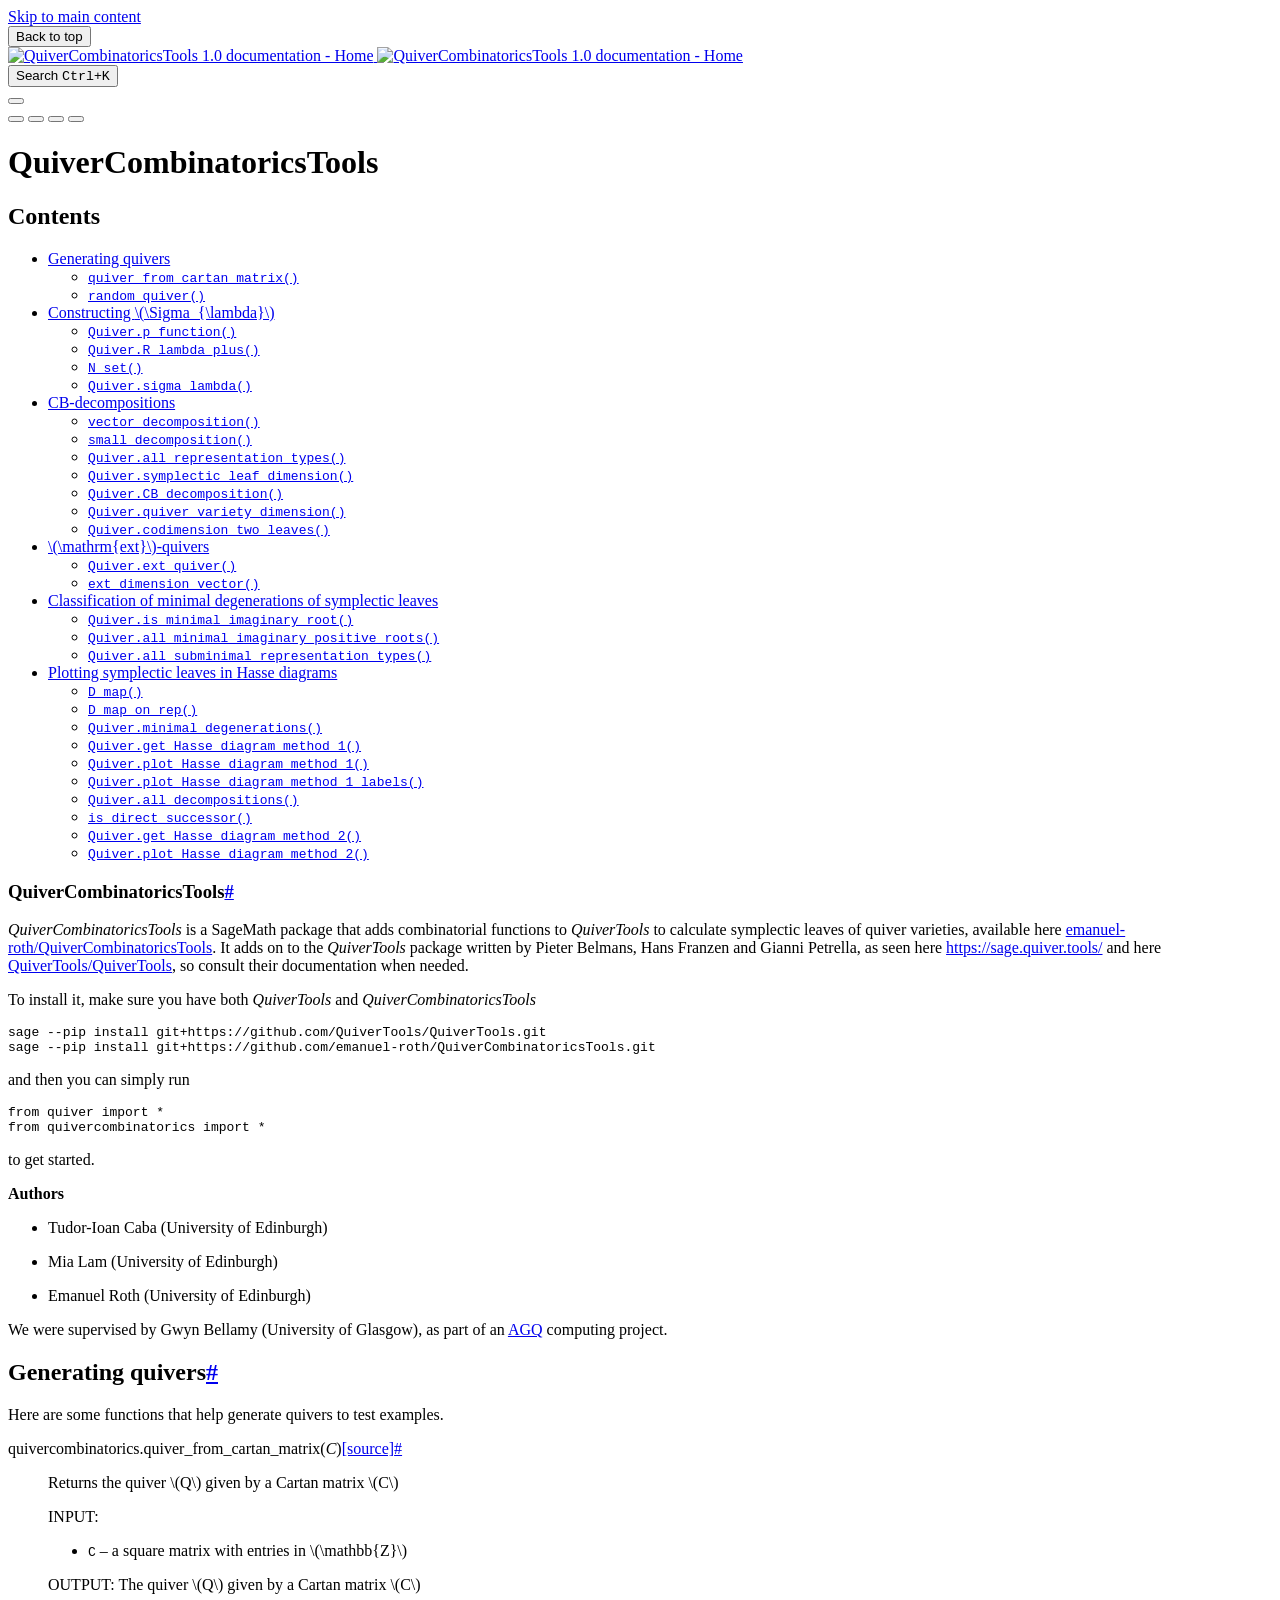
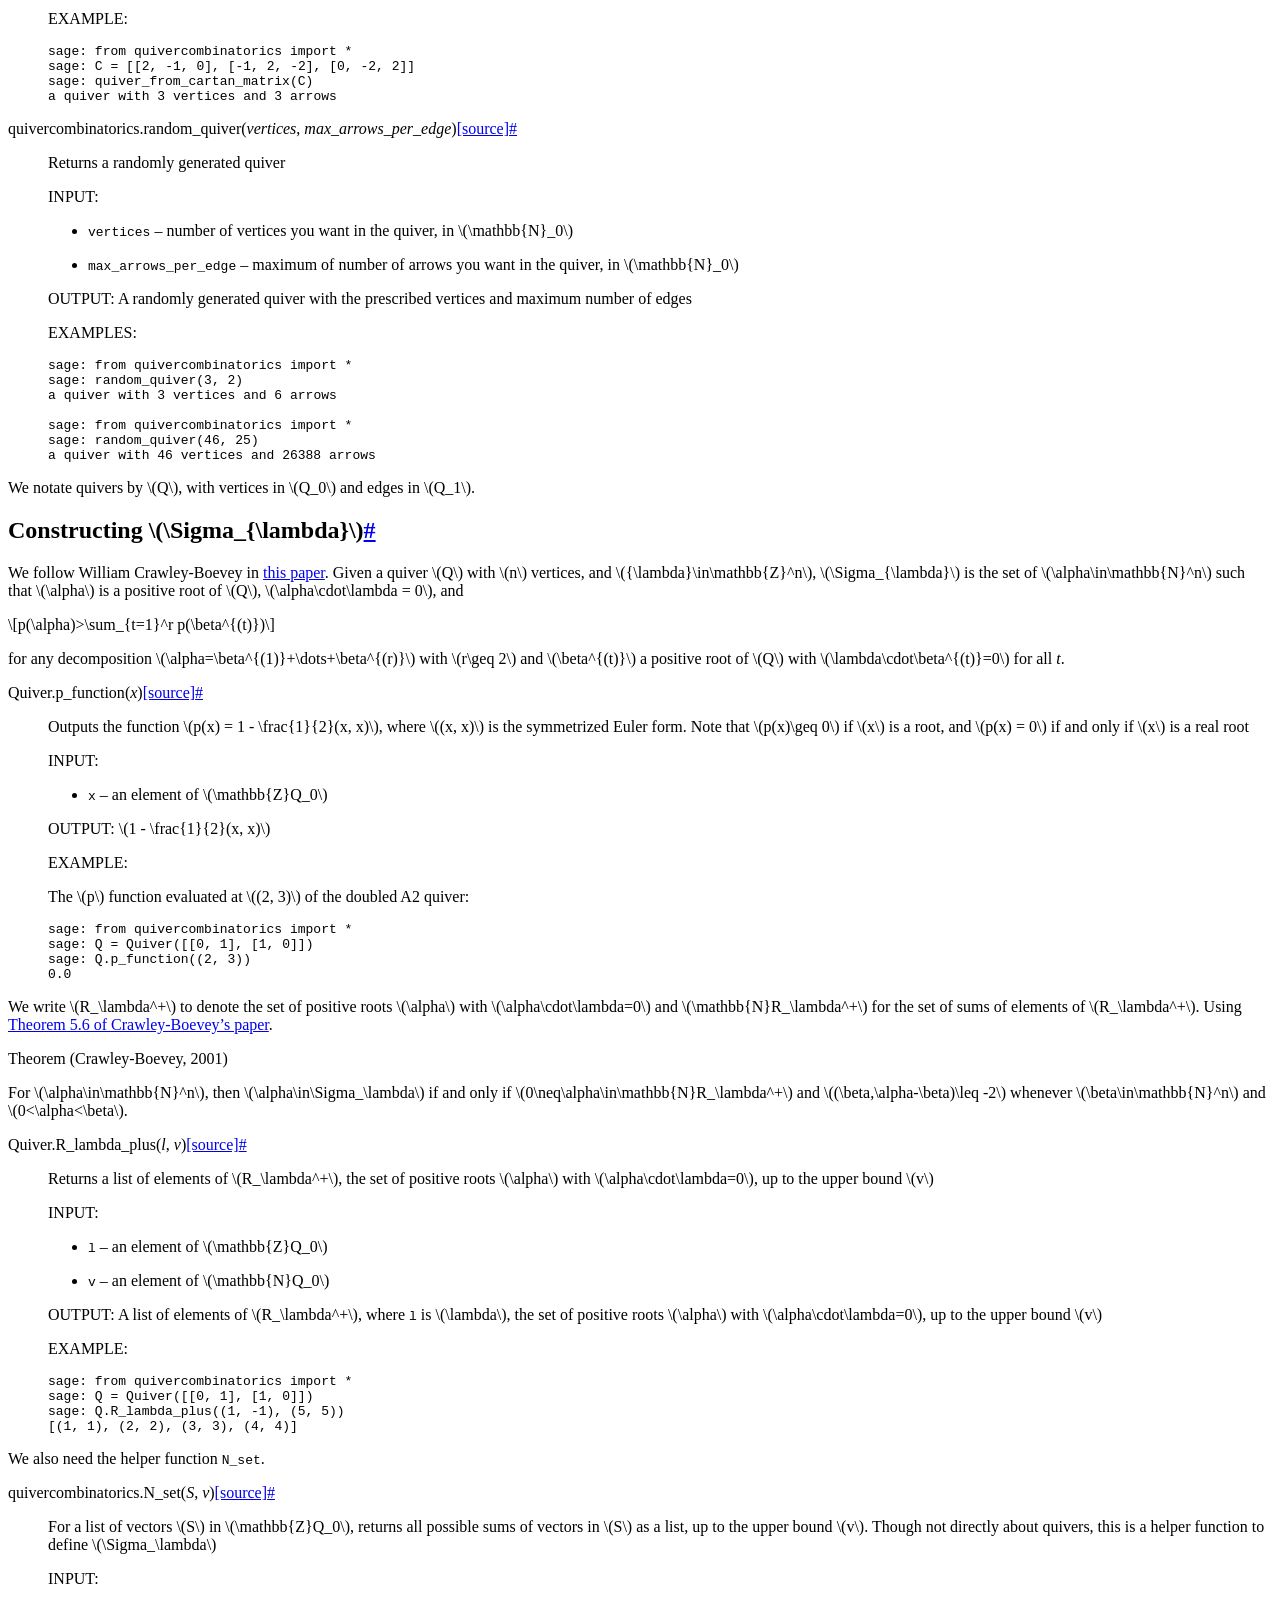
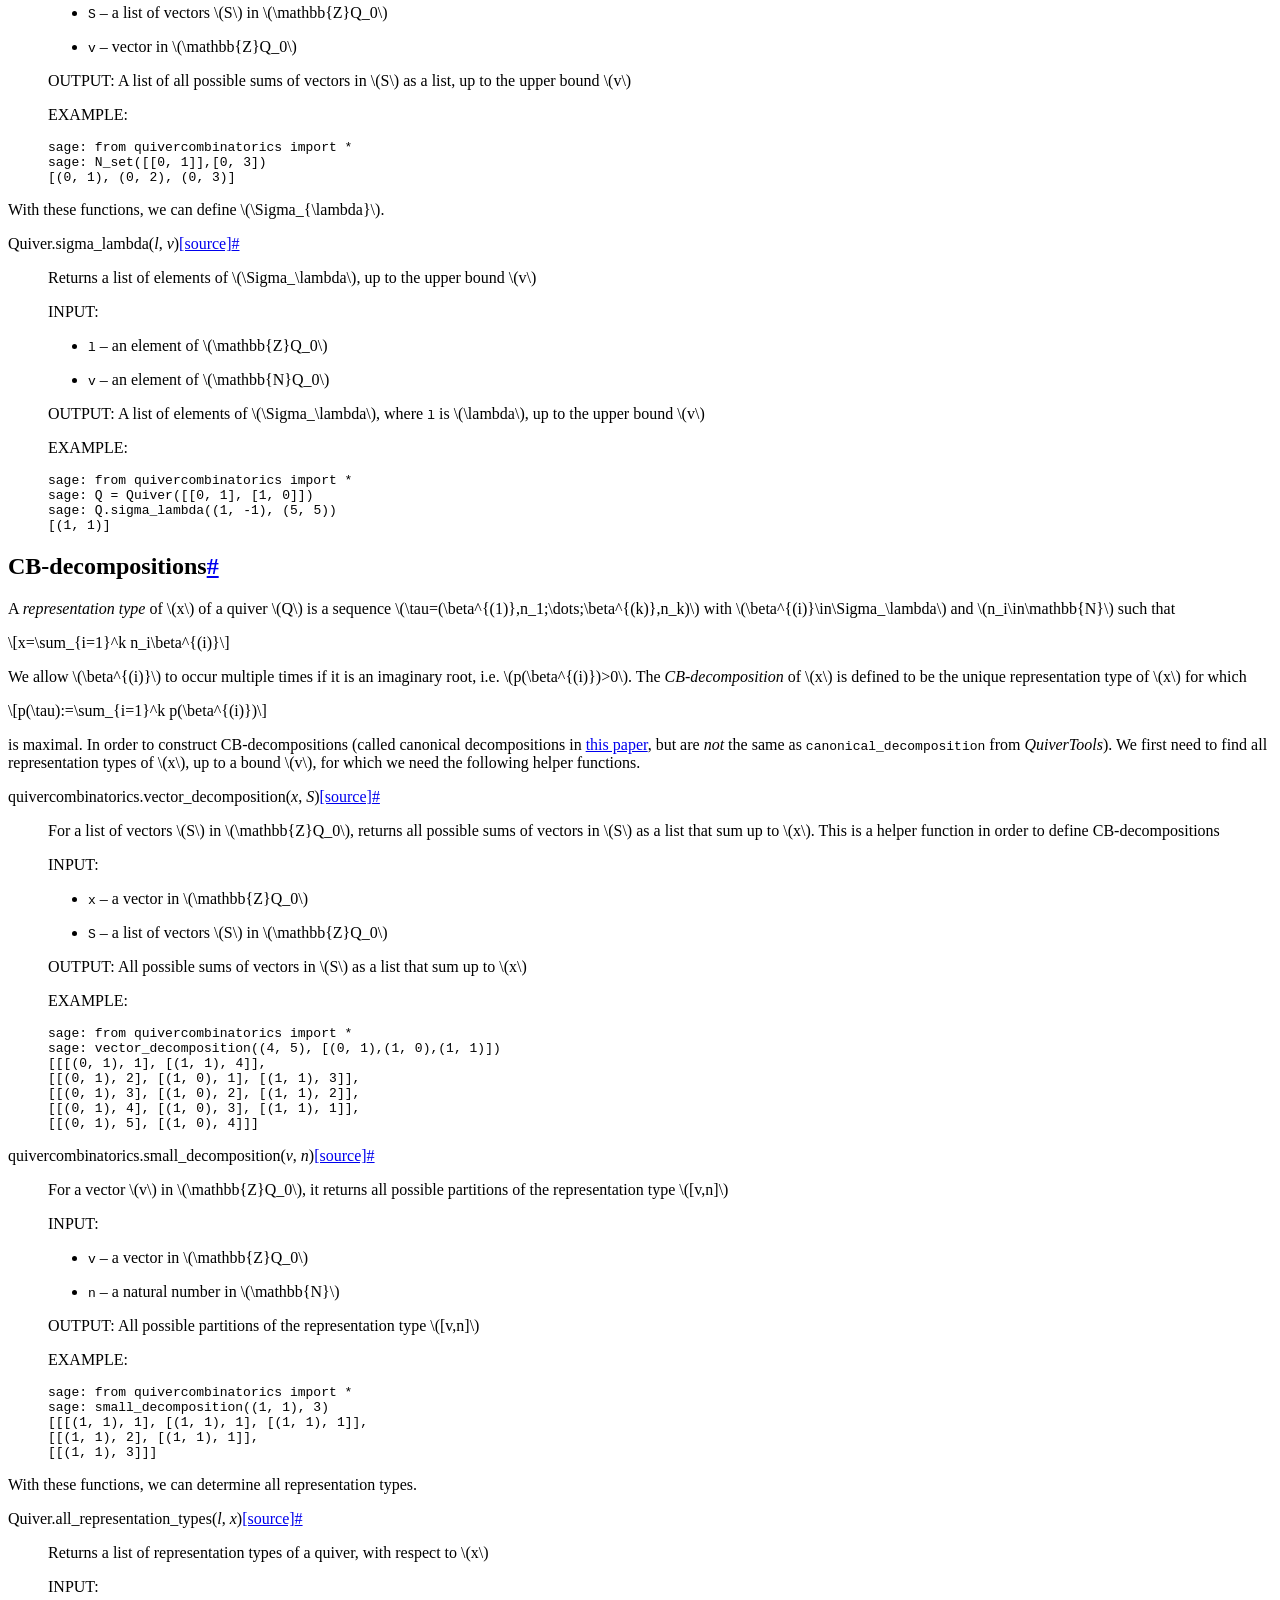
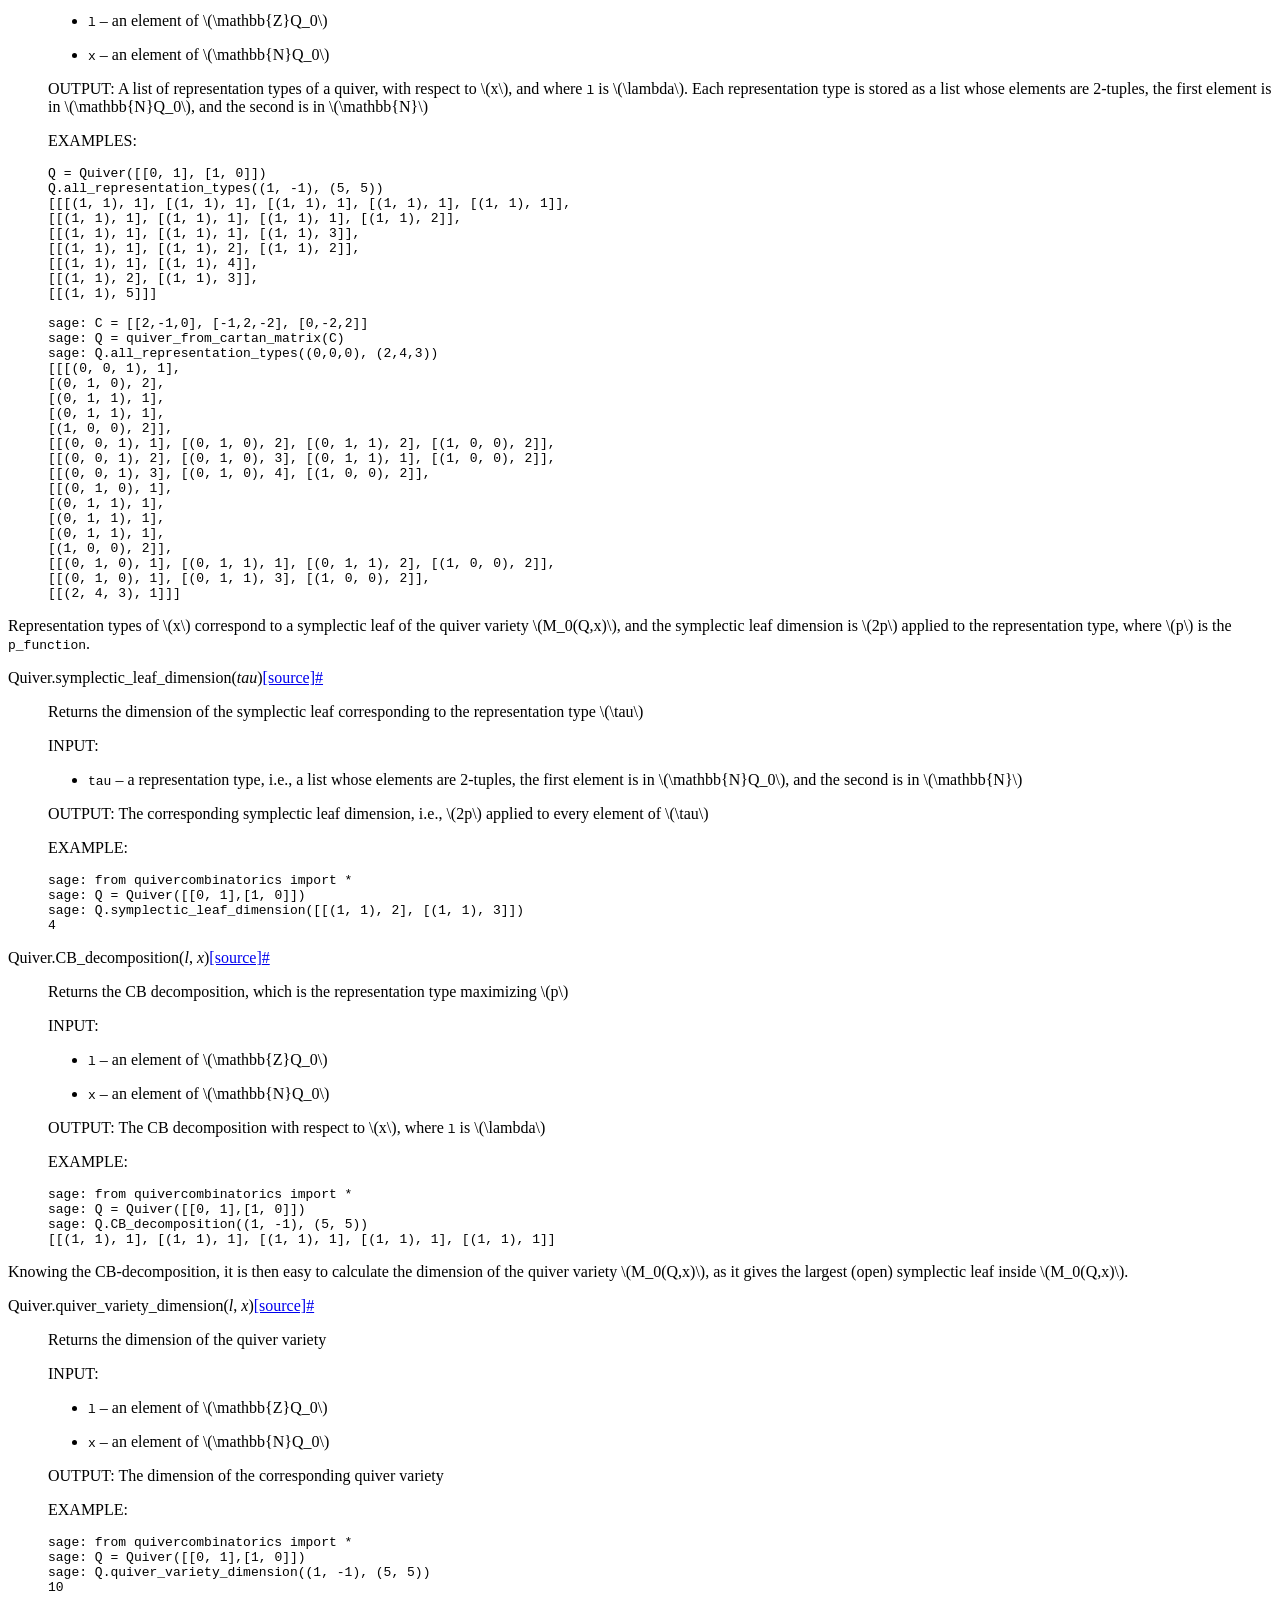
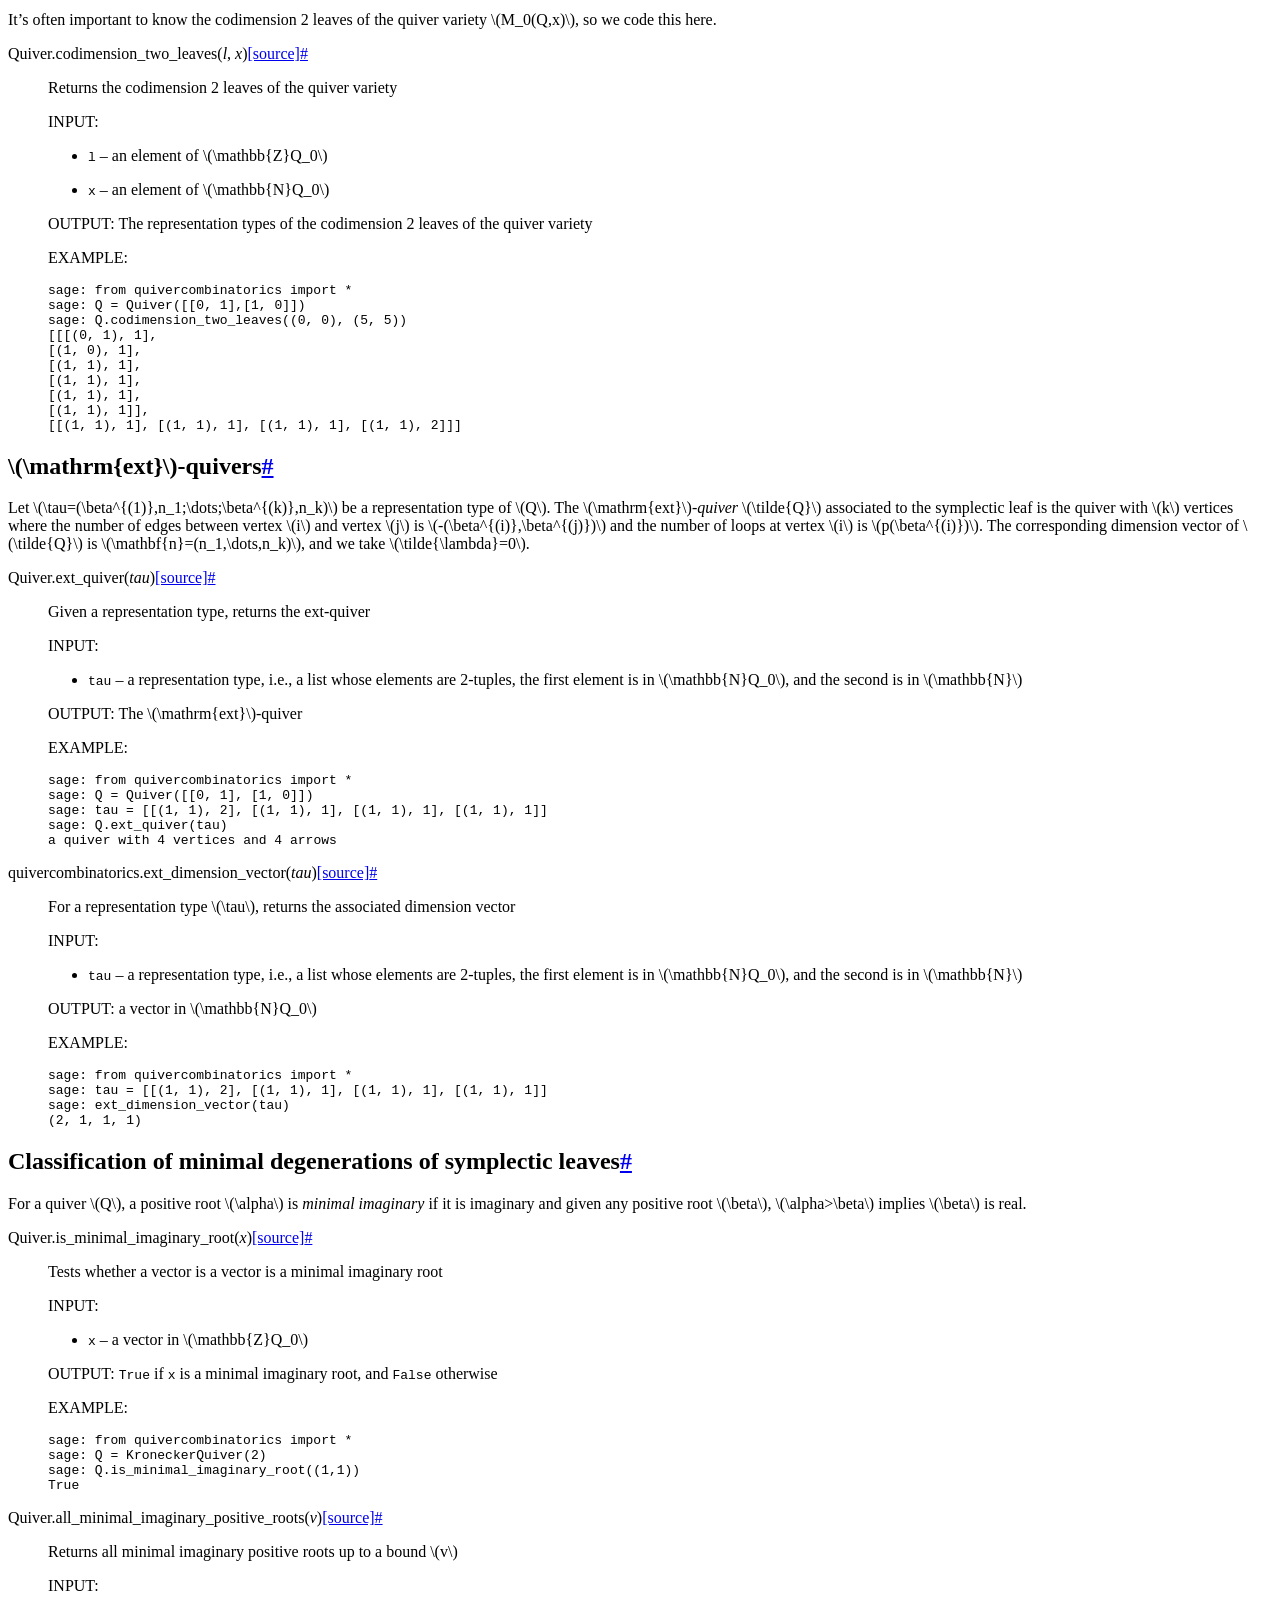
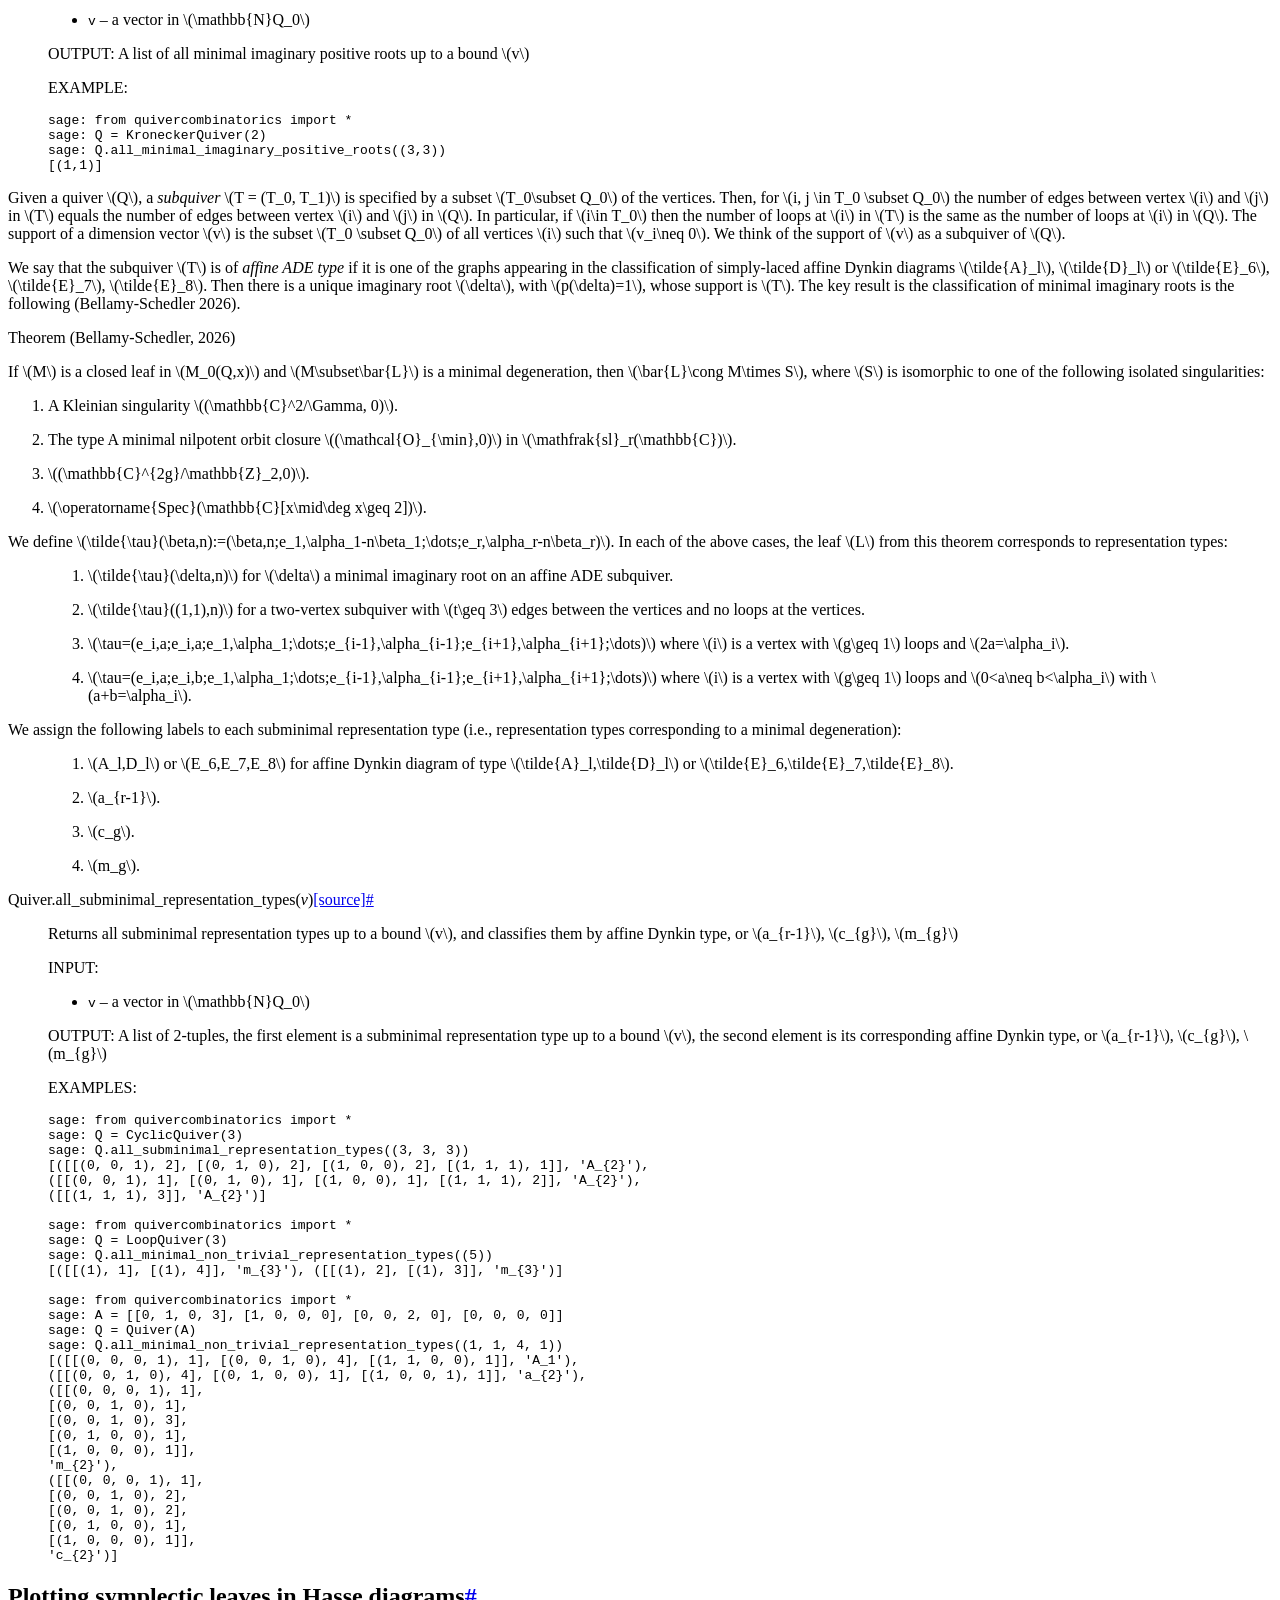
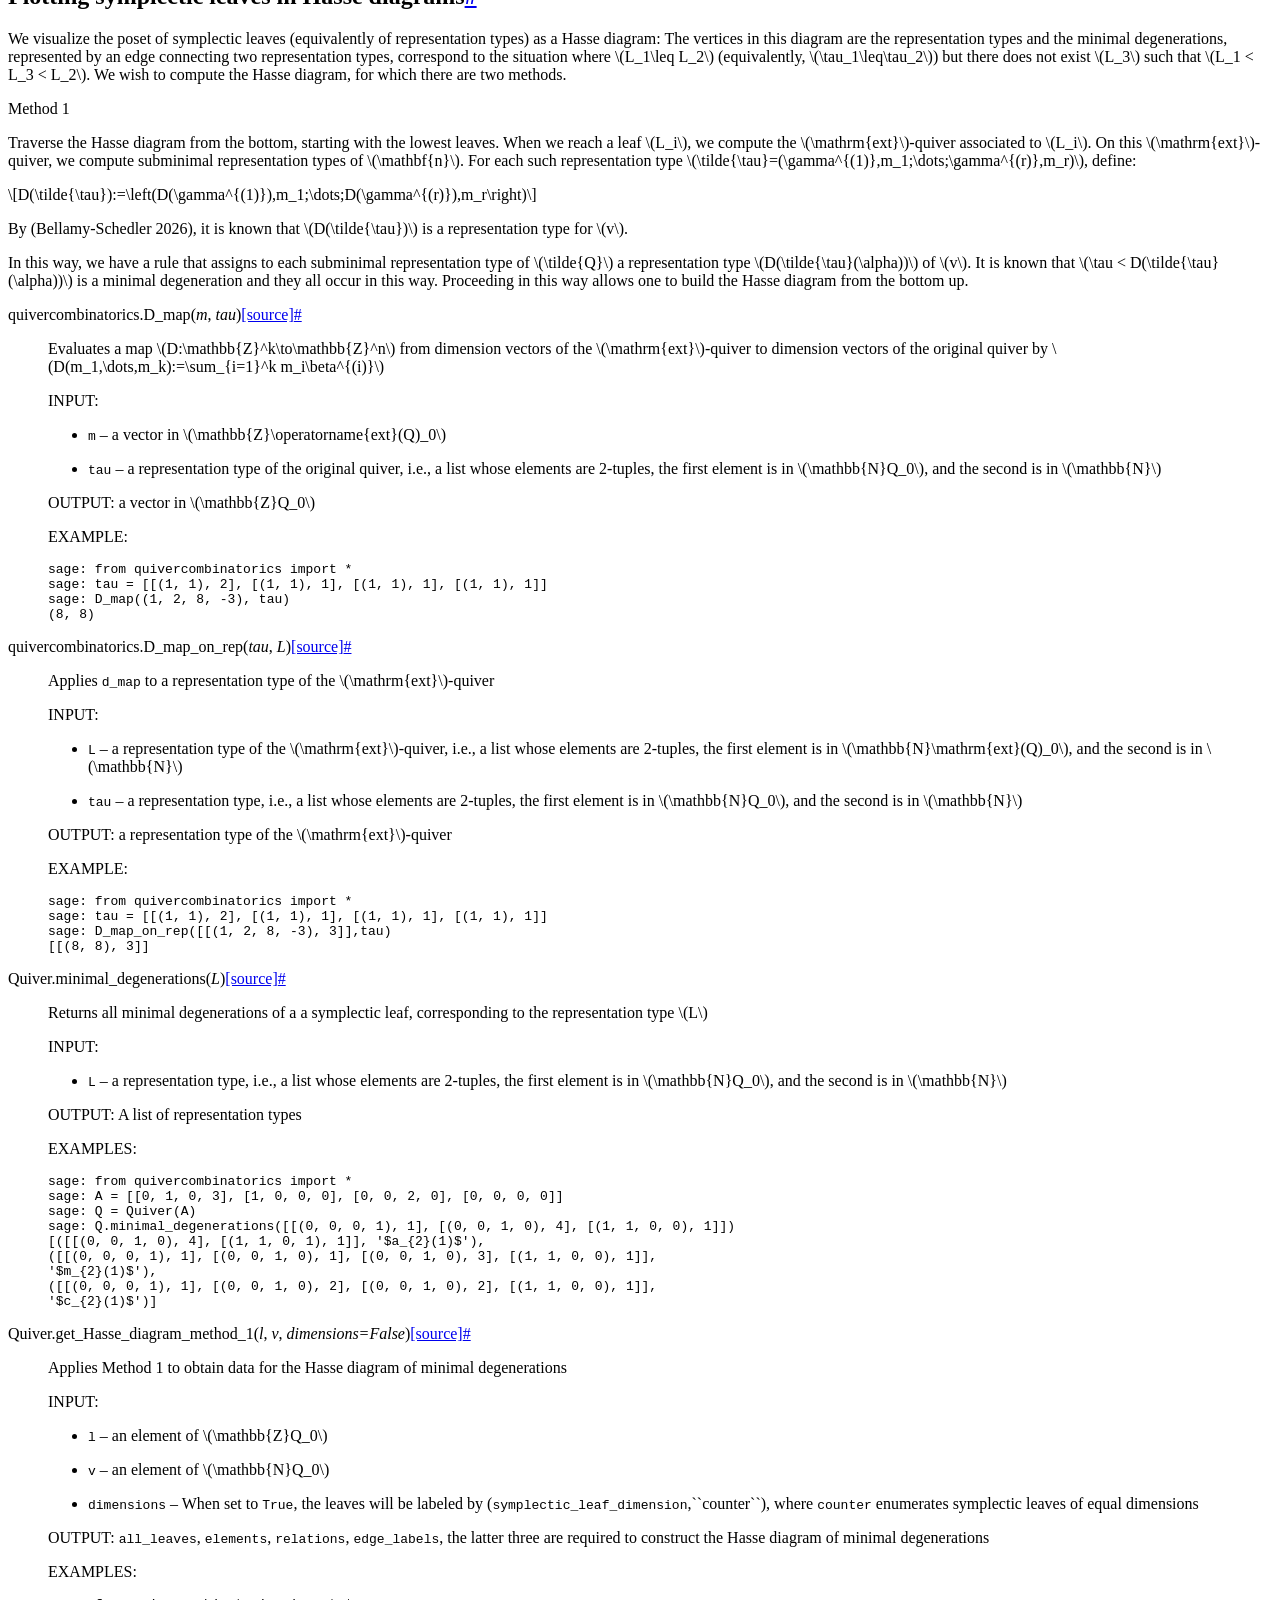
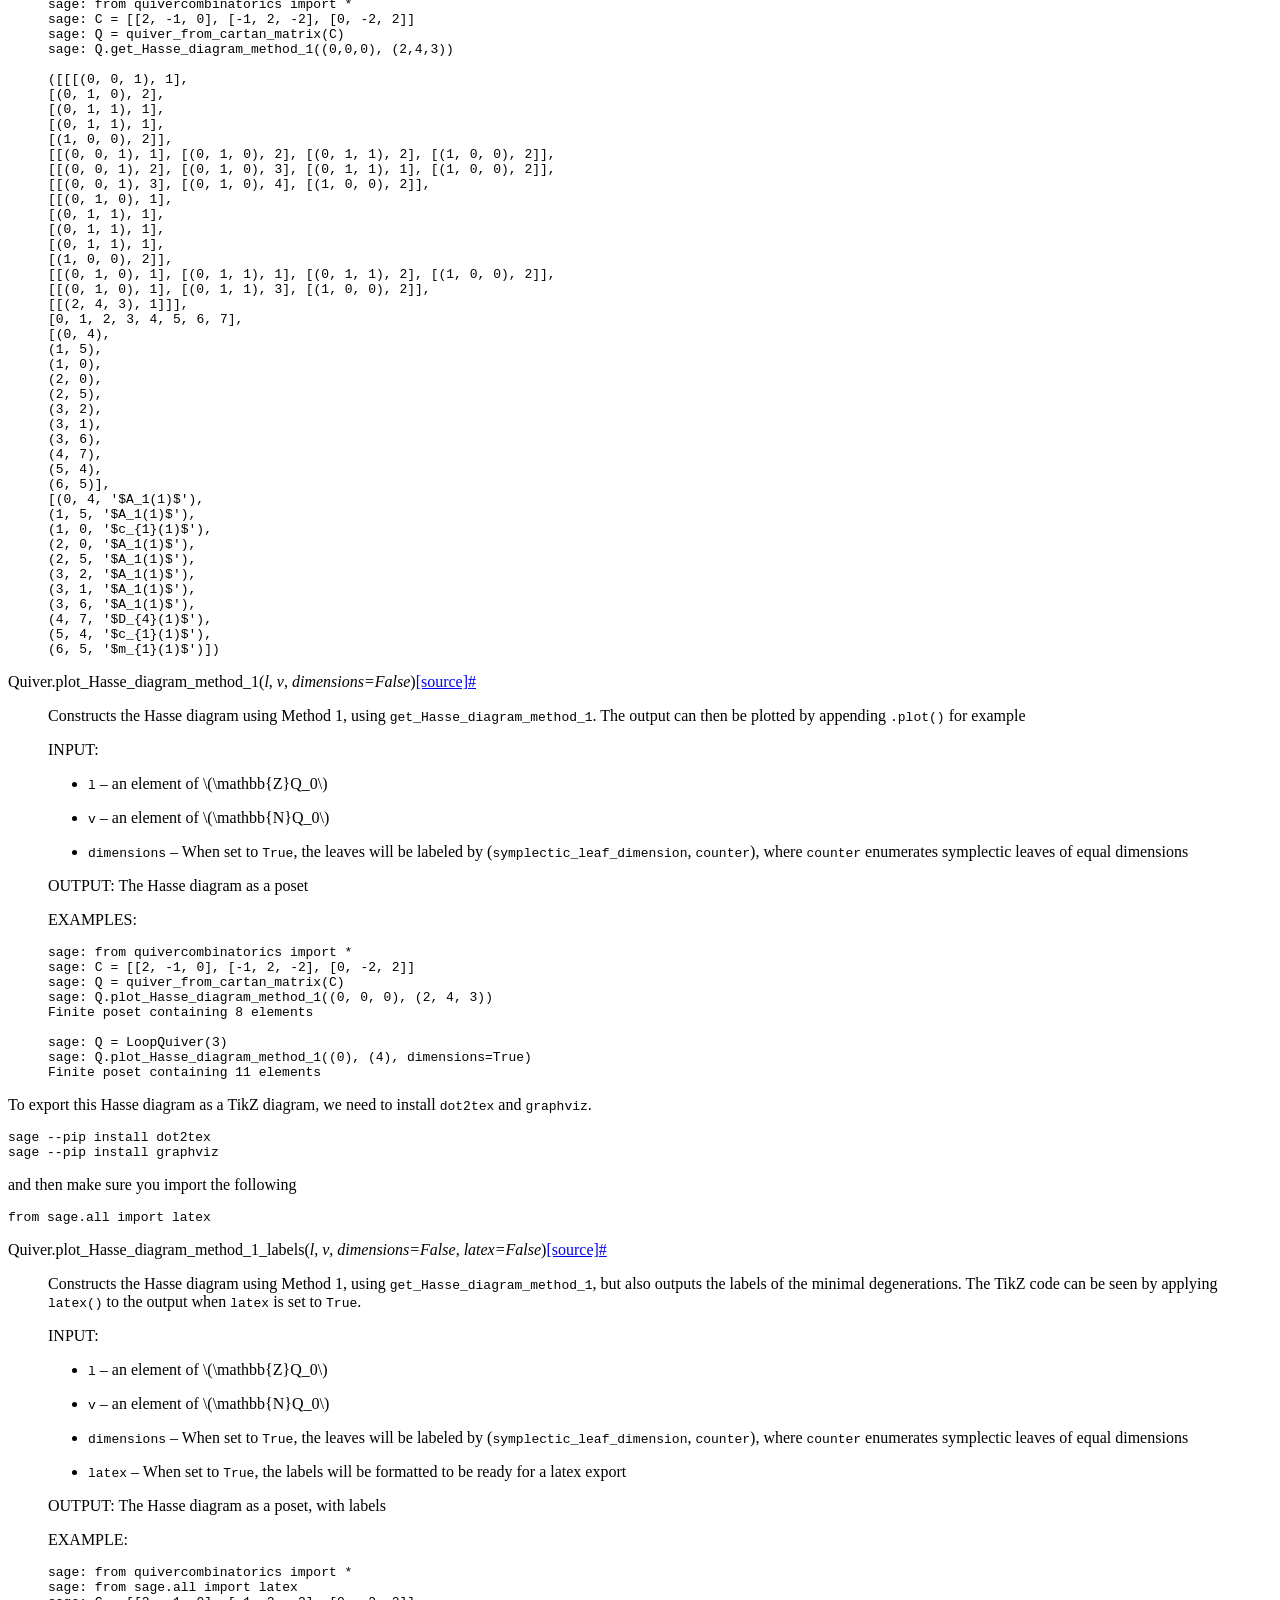
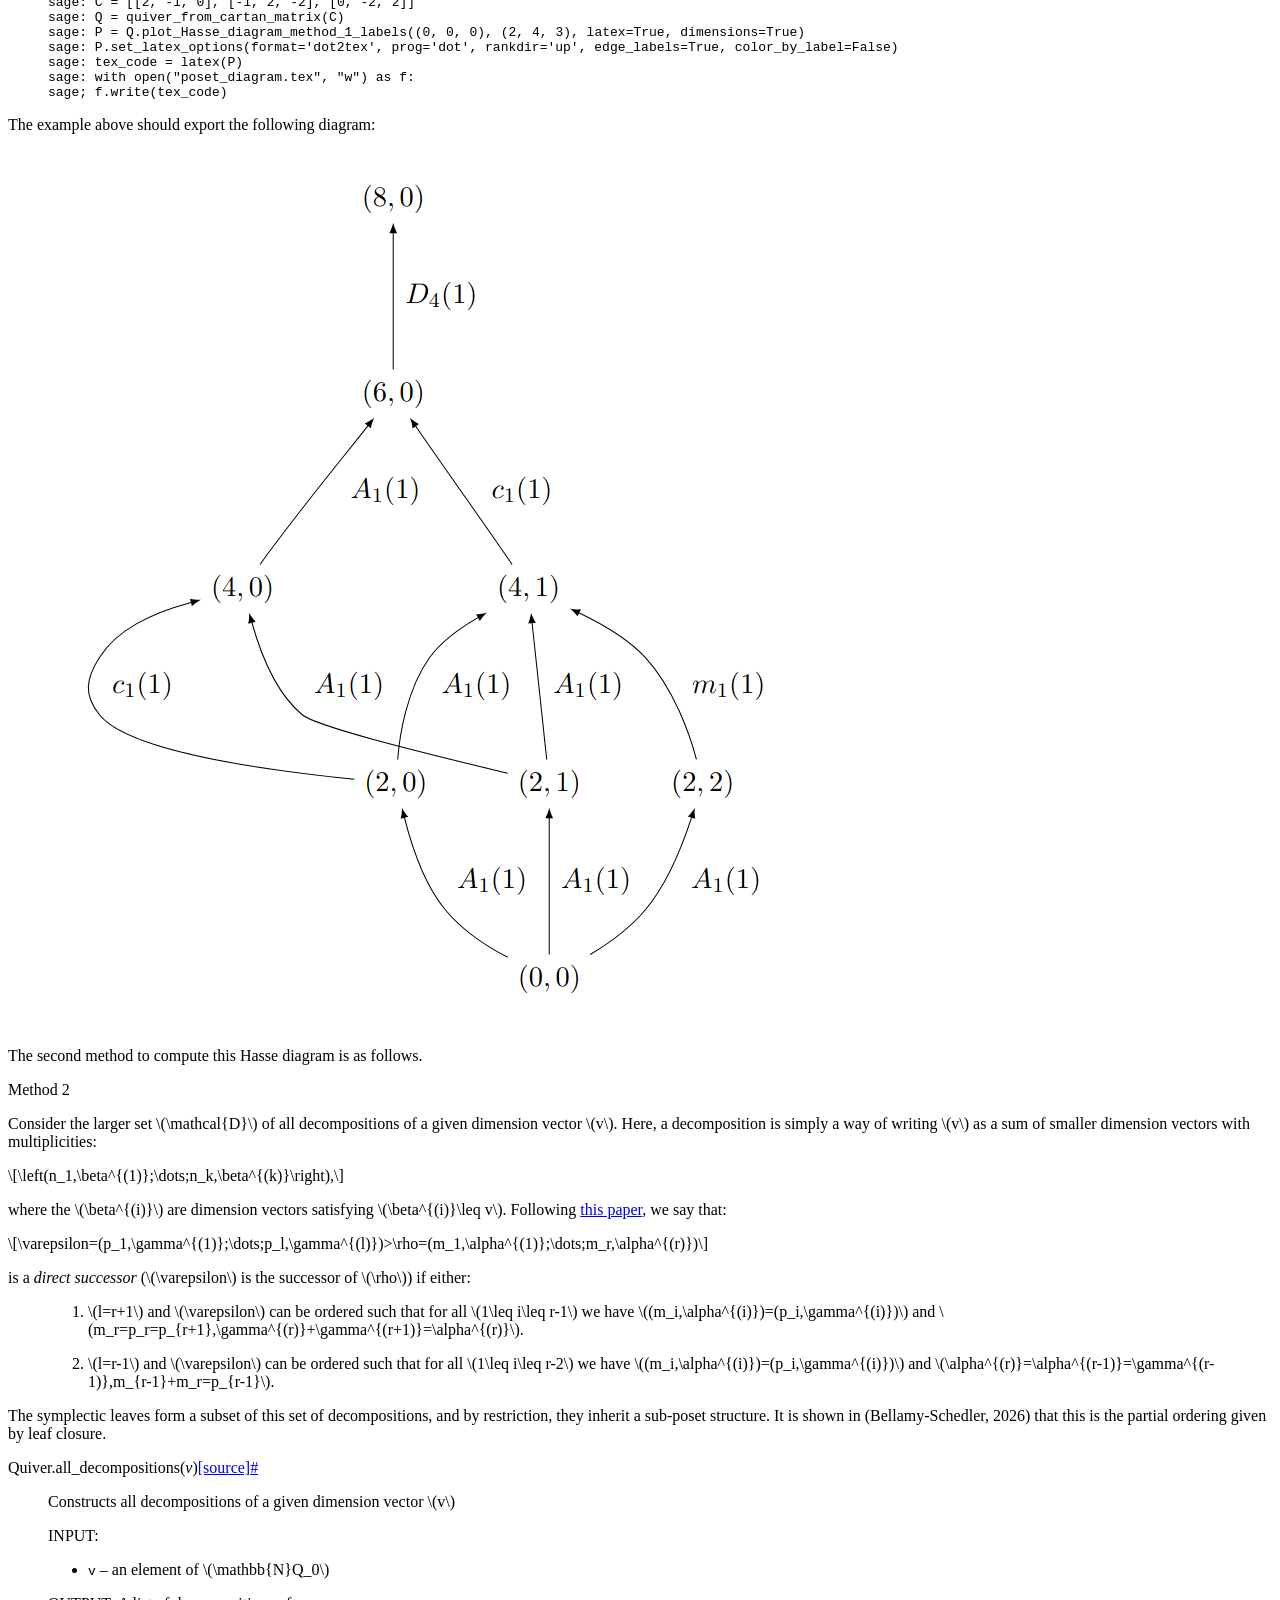
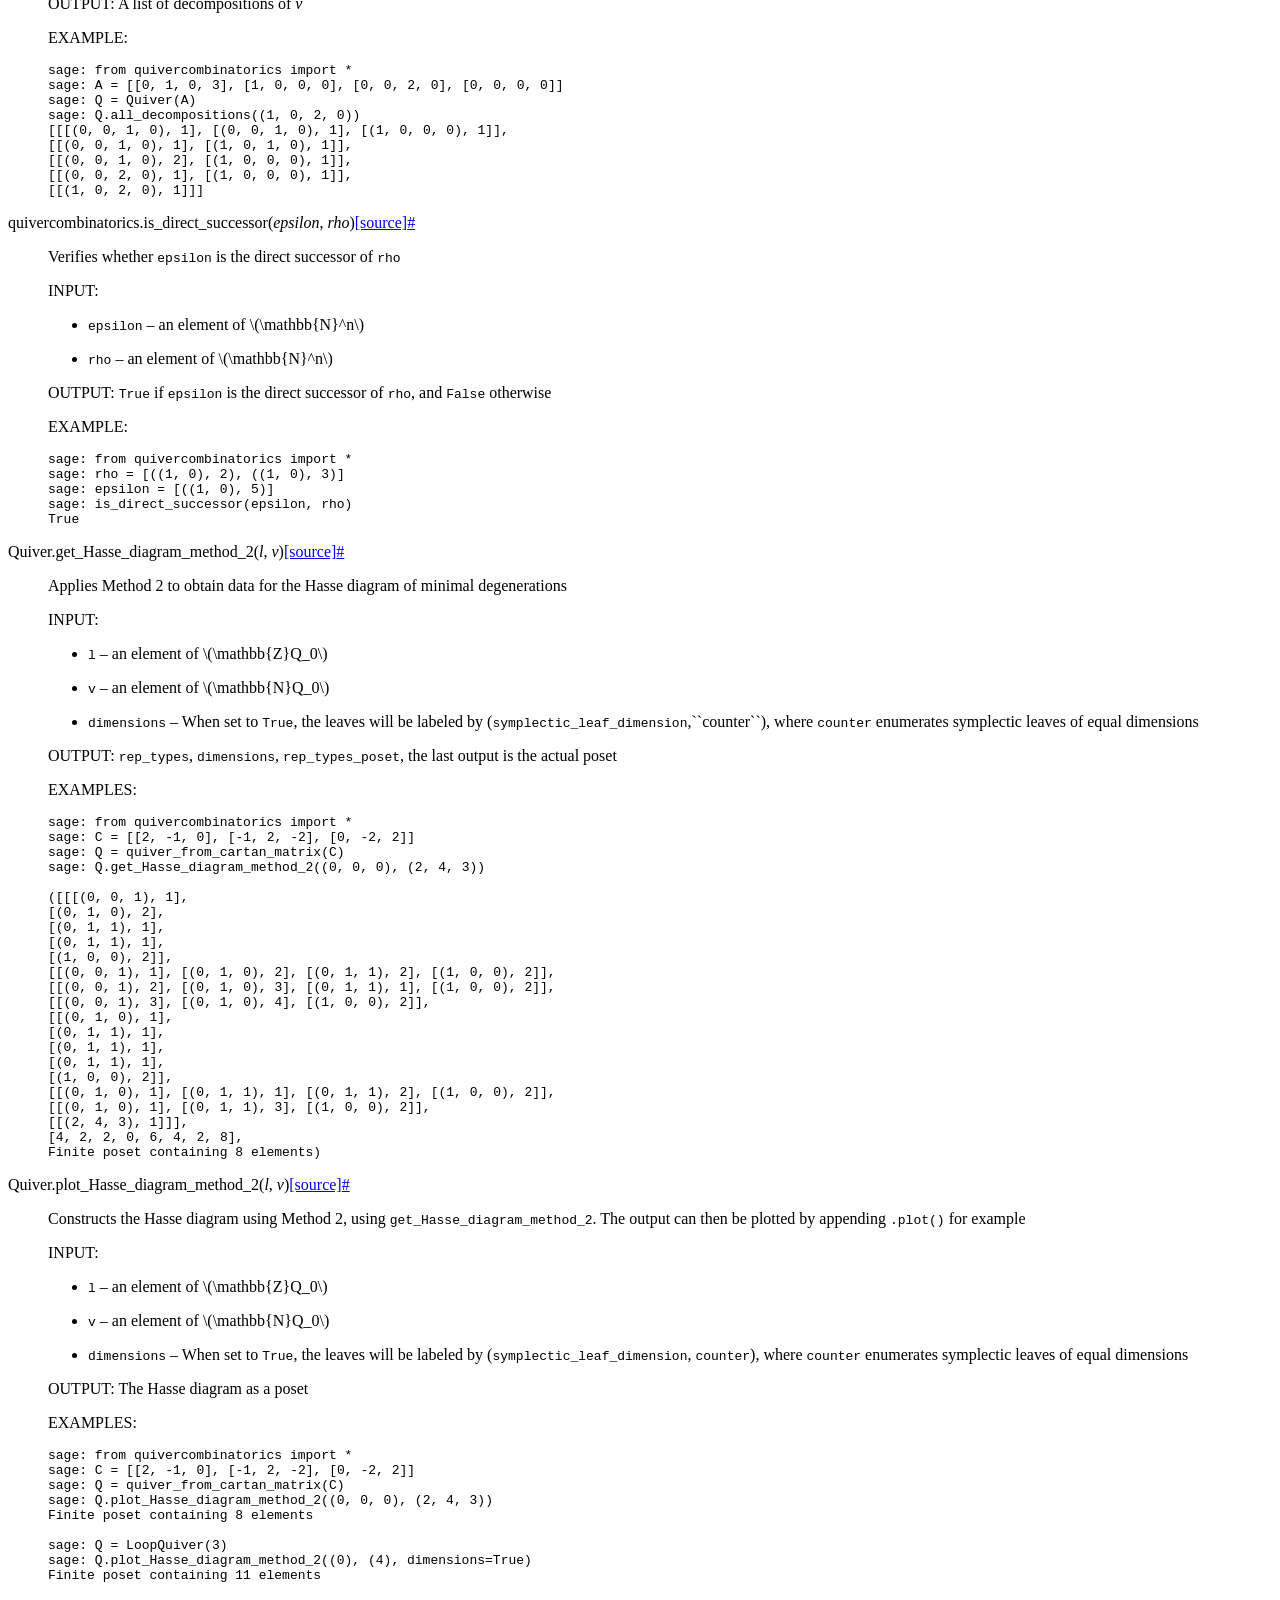
==== commit bb093d98: "Fixed typo with plot_hasse_diagram_method_1_labels" ====
--- a/docs/_build/html/index.html
+++ b/docs/_build/html/index.html
@@ -266,7 +266,7 @@
 <li class="toc-h3 nav-item toc-entry"><a class="reference internal nav-link" href="#quivercombinatorics.quivercombinatorics.Quiver.codimension_two_leaves"><code class="docutils literal notranslate"><span class="pre">Quiver.codimension_two_leaves()</span></code></a></li>
 </ul>
 </li>
-<li class="toc-h2 nav-item toc-entry"><a class="reference internal nav-link" href="#ext-quivers"><span class="math notranslate nohighlight">\(ext\)</span>-quivers</a><ul class="nav section-nav flex-column">
+<li class="toc-h2 nav-item toc-entry"><a class="reference internal nav-link" href="#mathrm-ext-quivers"><span class="math notranslate nohighlight">\(\mathrm{ext}\)</span>-quivers</a><ul class="nav section-nav flex-column">
 <li class="toc-h3 nav-item toc-entry"><a class="reference internal nav-link" href="#quivercombinatorics.quivercombinatorics.Quiver.ext_quiver"><code class="docutils literal notranslate"><span class="pre">Quiver.ext_quiver()</span></code></a></li>
 <li class="toc-h3 nav-item toc-entry"><a class="reference internal nav-link" href="#quivercombinatorics.ext_dimension_vector"><code class="docutils literal notranslate"><span class="pre">ext_dimension_vector()</span></code></a></li>
 </ul>
@@ -290,7 +290,6 @@
 <li class="toc-h3 nav-item toc-entry"><a class="reference internal nav-link" href="#quivercombinatorics.quivercombinatorics.Quiver.plot_Hasse_diagram_method_2"><code class="docutils literal notranslate"><span class="pre">Quiver.plot_Hasse_diagram_method_2()</span></code></a></li>
 </ul>
 </li>
-<li class="toc-h2 nav-item toc-entry"><a class="reference internal nav-link" href="#future-directions">Future directions</a></li>
 </ul>
             </nav>
         </div>
@@ -337,7 +336,7 @@
 <p>OUTPUT: The quiver <span class="math notranslate nohighlight">\(Q\)</span> given by a Cartan matrix <span class="math notranslate nohighlight">\(C\)</span></p>
 <p>EXAMPLE:</p>
 <div class="highlight-default notranslate"><div class="highlight"><pre><span></span><span class="n">sage</span><span class="p">:</span> <span class="kn">from</span><span class="w"> </span><span class="nn">quivercombinatorics</span><span class="w"> </span><span class="kn">import</span> <span class="o">*</span>
-<span class="n">sage</span><span class="p">:</span> <span class="n">C</span> <span class="o">=</span> <span class="p">[[</span><span class="mi">2</span><span class="p">,</span><span class="o">-</span><span class="mi">1</span><span class="p">,</span><span class="mi">0</span><span class="p">],</span> <span class="p">[</span><span class="o">-</span><span class="mi">1</span><span class="p">,</span><span class="mi">2</span><span class="p">,</span><span class="o">-</span><span class="mi">2</span><span class="p">],</span> <span class="p">[</span><span class="mi">0</span><span class="p">,</span><span class="o">-</span><span class="mi">2</span><span class="p">,</span><span class="mi">2</span><span class="p">]]</span>
+<span class="n">sage</span><span class="p">:</span> <span class="n">C</span> <span class="o">=</span> <span class="p">[[</span><span class="mi">2</span><span class="p">,</span> <span class="o">-</span><span class="mi">1</span><span class="p">,</span> <span class="mi">0</span><span class="p">],</span> <span class="p">[</span><span class="o">-</span><span class="mi">1</span><span class="p">,</span> <span class="mi">2</span><span class="p">,</span> <span class="o">-</span><span class="mi">2</span><span class="p">],</span> <span class="p">[</span><span class="mi">0</span><span class="p">,</span> <span class="o">-</span><span class="mi">2</span><span class="p">,</span> <span class="mi">2</span><span class="p">]]</span>
 <span class="n">sage</span><span class="p">:</span> <span class="n">quiver_from_cartan_matrix</span><span class="p">(</span><span class="n">C</span><span class="p">)</span>
 <span class="n">a</span> <span class="n">quiver</span> <span class="k">with</span> <span class="mi">3</span> <span class="n">vertices</span> <span class="ow">and</span> <span class="mi">3</span> <span class="n">arrows</span>
 </pre></div>
@@ -377,17 +376,17 @@
 <dl class="py method">
 <dt class="sig sig-object py" id="quivercombinatorics.quivercombinatorics.Quiver.p_function">
 <span class="sig-prename descclassname"><span class="pre">Quiver.</span></span><span class="sig-name descname"><span class="pre">p_function</span></span><span class="sig-paren">(</span><em class="sig-param"><span class="n"><span class="pre">x</span></span></em><span class="sig-paren">)</span><a class="reference internal" href="_modules/quivercombinatorics/quivercombinatorics.html#Quiver.p_function"><span class="viewcode-link"><span class="pre">[source]</span></span></a><a class="headerlink" href="#quivercombinatorics.quivercombinatorics.Quiver.p_function" title="Link to this definition">#</a></dt>
-<dd><p>Outputs the function <span class="math notranslate nohighlight">\(p(x)=1-0.5(x,x)\)</span>, where <span class="math notranslate nohighlight">\((x,x)\)</span> is the symmetrized Euler form. Note that <span class="math notranslate nohighlight">\(p(x)\geq0\)</span> if <span class="math notranslate nohighlight">\(x\)</span> is a root, and <span class="math notranslate nohighlight">\(p(x)=0\)</span> if and only if <span class="math notranslate nohighlight">\(x\)</span> is a real root</p>
+<dd><p>Outputs the function <span class="math notranslate nohighlight">\(p(x) = 1 - \frac{1}{2}(x, x)\)</span>, where <span class="math notranslate nohighlight">\((x, x)\)</span> is the symmetrized Euler form. Note that <span class="math notranslate nohighlight">\(p(x)\geq 0\)</span> if <span class="math notranslate nohighlight">\(x\)</span> is a root, and <span class="math notranslate nohighlight">\(p(x) = 0\)</span> if and only if <span class="math notranslate nohighlight">\(x\)</span> is a real root</p>
 <p>INPUT:</p>
 <ul class="simple">
 <li><p><code class="docutils literal notranslate"><span class="pre">x</span></code> – an element of <span class="math notranslate nohighlight">\(\mathbb{Z}Q_0\)</span></p></li>
 </ul>
-<p>OUTPUT: <span class="math notranslate nohighlight">\(1-0.5(x,x)\)</span></p>
-<p>EXAMPLE:</p>
-<p>The <span class="math notranslate nohighlight">\(p\)</span> function evaluated at <span class="math notranslate nohighlight">\((2,3)\)</span> of the doubled A2 quiver:</p>
-<div class="highlight-default notranslate"><div class="highlight"><pre><span></span><span class="n">sage</span><span class="p">:</span> <span class="kn">from</span><span class="w"> </span><span class="nn">quivercombinatorics</span><span class="w"> </span><span class="kn">import</span> <span class="o">*</span>
-<span class="n">sage</span><span class="p">:</span> <span class="n">Q</span> <span class="o">=</span> <span class="n">Quiver</span><span class="p">([[</span><span class="mi">0</span><span class="p">,</span><span class="mi">1</span><span class="p">],</span> <span class="p">[</span><span class="mi">1</span><span class="p">,</span><span class="mi">0</span><span class="p">]])</span>
-<span class="n">sage</span><span class="p">:</span> <span class="n">Q</span><span class="o">.</span><span class="n">p_function</span><span class="p">((</span><span class="mi">2</span><span class="p">,</span><span class="mi">3</span><span class="p">))</span>
+<p>OUTPUT: <span class="math notranslate nohighlight">\(1 - \frac{1}{2}(x, x)\)</span></p>
+<p>EXAMPLE:</p>
+<p>The <span class="math notranslate nohighlight">\(p\)</span> function evaluated at <span class="math notranslate nohighlight">\((2, 3)\)</span> of the doubled A2 quiver:</p>
+<div class="highlight-default notranslate"><div class="highlight"><pre><span></span><span class="n">sage</span><span class="p">:</span> <span class="kn">from</span><span class="w"> </span><span class="nn">quivercombinatorics</span><span class="w"> </span><span class="kn">import</span> <span class="o">*</span>
+<span class="n">sage</span><span class="p">:</span> <span class="n">Q</span> <span class="o">=</span> <span class="n">Quiver</span><span class="p">([[</span><span class="mi">0</span><span class="p">,</span> <span class="mi">1</span><span class="p">],</span> <span class="p">[</span><span class="mi">1</span><span class="p">,</span> <span class="mi">0</span><span class="p">]])</span>
+<span class="n">sage</span><span class="p">:</span> <span class="n">Q</span><span class="o">.</span><span class="n">p_function</span><span class="p">((</span><span class="mi">2</span><span class="p">,</span> <span class="mi">3</span><span class="p">))</span>
 <span class="mf">0.0</span>
 </pre></div>
 </div>
@@ -407,11 +406,11 @@
 <li><p><code class="docutils literal notranslate"><span class="pre">l</span></code> – an element of <span class="math notranslate nohighlight">\(\mathbb{Z}Q_0\)</span></p></li>
 <li><p><code class="docutils literal notranslate"><span class="pre">v</span></code> – an element of <span class="math notranslate nohighlight">\(\mathbb{N}Q_0\)</span></p></li>
 </ul>
-<p>OUTPUT: A list of elements of <span class="math notranslate nohighlight">\(R_\lambda^+\)</span>, where <code class="docutils literal notranslate"><span class="pre">l</span></code> is <cite>lambda</cite>, the set of positive roots <span class="math notranslate nohighlight">\(\alpha\)</span> with <span class="math notranslate nohighlight">\(\alpha\cdot\lambda=0\)</span>, up to the upper bound <span class="math notranslate nohighlight">\(v\)</span></p>
-<p>EXAMPLE:</p>
-<div class="highlight-default notranslate"><div class="highlight"><pre><span></span><span class="n">sage</span><span class="p">:</span> <span class="kn">from</span><span class="w"> </span><span class="nn">quivercombinatorics</span><span class="w"> </span><span class="kn">import</span> <span class="o">*</span>
-<span class="n">sage</span><span class="p">:</span> <span class="n">Q</span> <span class="o">=</span> <span class="n">Quiver</span><span class="p">([[</span><span class="mi">0</span><span class="p">,</span><span class="mi">1</span><span class="p">],</span> <span class="p">[</span><span class="mi">1</span><span class="p">,</span><span class="mi">0</span><span class="p">]])</span>
-<span class="n">sage</span><span class="p">:</span> <span class="n">Q</span><span class="o">.</span><span class="n">R_lambda_plus</span><span class="p">((</span><span class="mi">1</span><span class="p">,</span><span class="o">-</span><span class="mi">1</span><span class="p">),</span> <span class="p">(</span><span class="mi">5</span><span class="p">,</span><span class="mi">5</span><span class="p">))</span>
+<p>OUTPUT: A list of elements of <span class="math notranslate nohighlight">\(R_\lambda^+\)</span>, where <code class="docutils literal notranslate"><span class="pre">l</span></code> is <span class="math notranslate nohighlight">\(\lambda\)</span>, the set of positive roots <span class="math notranslate nohighlight">\(\alpha\)</span> with <span class="math notranslate nohighlight">\(\alpha\cdot\lambda=0\)</span>, up to the upper bound <span class="math notranslate nohighlight">\(v\)</span></p>
+<p>EXAMPLE:</p>
+<div class="highlight-default notranslate"><div class="highlight"><pre><span></span><span class="n">sage</span><span class="p">:</span> <span class="kn">from</span><span class="w"> </span><span class="nn">quivercombinatorics</span><span class="w"> </span><span class="kn">import</span> <span class="o">*</span>
+<span class="n">sage</span><span class="p">:</span> <span class="n">Q</span> <span class="o">=</span> <span class="n">Quiver</span><span class="p">([[</span><span class="mi">0</span><span class="p">,</span> <span class="mi">1</span><span class="p">],</span> <span class="p">[</span><span class="mi">1</span><span class="p">,</span> <span class="mi">0</span><span class="p">]])</span>
+<span class="n">sage</span><span class="p">:</span> <span class="n">Q</span><span class="o">.</span><span class="n">R_lambda_plus</span><span class="p">((</span><span class="mi">1</span><span class="p">,</span> <span class="o">-</span><span class="mi">1</span><span class="p">),</span> <span class="p">(</span><span class="mi">5</span><span class="p">,</span> <span class="mi">5</span><span class="p">))</span>
 <span class="p">[(</span><span class="mi">1</span><span class="p">,</span> <span class="mi">1</span><span class="p">),</span> <span class="p">(</span><span class="mi">2</span><span class="p">,</span> <span class="mi">2</span><span class="p">),</span> <span class="p">(</span><span class="mi">3</span><span class="p">,</span> <span class="mi">3</span><span class="p">),</span> <span class="p">(</span><span class="mi">4</span><span class="p">,</span> <span class="mi">4</span><span class="p">)]</span>
 </pre></div>
 </div>
@@ -430,7 +429,7 @@
 <p>OUTPUT: A list of all possible sums of vectors in <span class="math notranslate nohighlight">\(S\)</span> as a list, up to the upper bound <span class="math notranslate nohighlight">\(v\)</span></p>
 <p>EXAMPLE:</p>
 <div class="highlight-default notranslate"><div class="highlight"><pre><span></span><span class="n">sage</span><span class="p">:</span> <span class="kn">from</span><span class="w"> </span><span class="nn">quivercombinatorics</span><span class="w"> </span><span class="kn">import</span> <span class="o">*</span>
-<span class="n">sage</span><span class="p">:</span> <span class="n">N_set</span><span class="p">([[</span><span class="mi">0</span><span class="p">,</span><span class="mi">1</span><span class="p">]],[</span><span class="mi">0</span><span class="p">,</span><span class="mi">3</span><span class="p">])</span>
+<span class="n">sage</span><span class="p">:</span> <span class="n">N_set</span><span class="p">([[</span><span class="mi">0</span><span class="p">,</span> <span class="mi">1</span><span class="p">]],[</span><span class="mi">0</span><span class="p">,</span> <span class="mi">3</span><span class="p">])</span>
 <span class="p">[(</span><span class="mi">0</span><span class="p">,</span> <span class="mi">1</span><span class="p">),</span> <span class="p">(</span><span class="mi">0</span><span class="p">,</span> <span class="mi">2</span><span class="p">),</span> <span class="p">(</span><span class="mi">0</span><span class="p">,</span> <span class="mi">3</span><span class="p">)]</span>
 </pre></div>
 </div>
@@ -446,11 +445,11 @@
 <li><p><code class="docutils literal notranslate"><span class="pre">l</span></code> – an element of <span class="math notranslate nohighlight">\(\mathbb{Z}Q_0\)</span></p></li>
 <li><p><code class="docutils literal notranslate"><span class="pre">v</span></code> – an element of <span class="math notranslate nohighlight">\(\mathbb{N}Q_0\)</span></p></li>
 </ul>
-<p>OUTPUT: A list of elements of <span class="math notranslate nohighlight">\(\Sigma_\lambda\)</span>, where <code class="docutils literal notranslate"><span class="pre">l</span></code> is <cite>lambda</cite>, up to the upper bound <span class="math notranslate nohighlight">\(v\)</span></p>
-<p>EXAMPLE:</p>
-<div class="highlight-default notranslate"><div class="highlight"><pre><span></span><span class="n">sage</span><span class="p">:</span> <span class="kn">from</span><span class="w"> </span><span class="nn">quivercombinatorics</span><span class="w"> </span><span class="kn">import</span> <span class="o">*</span>
-<span class="n">sage</span><span class="p">:</span> <span class="n">Q</span> <span class="o">=</span> <span class="n">Quiver</span><span class="p">([[</span><span class="mi">0</span><span class="p">,</span><span class="mi">1</span><span class="p">],</span> <span class="p">[</span><span class="mi">1</span><span class="p">,</span><span class="mi">0</span><span class="p">]])</span>
-<span class="n">sage</span><span class="p">:</span> <span class="n">Q</span><span class="o">.</span><span class="n">sigma_lambda</span><span class="p">((</span><span class="mi">1</span><span class="p">,</span><span class="o">-</span><span class="mi">1</span><span class="p">),</span> <span class="p">(</span><span class="mi">5</span><span class="p">,</span><span class="mi">5</span><span class="p">))</span>
+<p>OUTPUT: A list of elements of <span class="math notranslate nohighlight">\(\Sigma_\lambda\)</span>, where <code class="docutils literal notranslate"><span class="pre">l</span></code> is <span class="math notranslate nohighlight">\(\lambda\)</span>, up to the upper bound <span class="math notranslate nohighlight">\(v\)</span></p>
+<p>EXAMPLE:</p>
+<div class="highlight-default notranslate"><div class="highlight"><pre><span></span><span class="n">sage</span><span class="p">:</span> <span class="kn">from</span><span class="w"> </span><span class="nn">quivercombinatorics</span><span class="w"> </span><span class="kn">import</span> <span class="o">*</span>
+<span class="n">sage</span><span class="p">:</span> <span class="n">Q</span> <span class="o">=</span> <span class="n">Quiver</span><span class="p">([[</span><span class="mi">0</span><span class="p">,</span> <span class="mi">1</span><span class="p">],</span> <span class="p">[</span><span class="mi">1</span><span class="p">,</span> <span class="mi">0</span><span class="p">]])</span>
+<span class="n">sage</span><span class="p">:</span> <span class="n">Q</span><span class="o">.</span><span class="n">sigma_lambda</span><span class="p">((</span><span class="mi">1</span><span class="p">,</span> <span class="o">-</span><span class="mi">1</span><span class="p">),</span> <span class="p">(</span><span class="mi">5</span><span class="p">,</span> <span class="mi">5</span><span class="p">))</span>
 <span class="p">[(</span><span class="mi">1</span><span class="p">,</span> <span class="mi">1</span><span class="p">)]</span>
 </pre></div>
 </div>
@@ -468,17 +467,17 @@
 <p>is maximal. In order to construct CB-decompositions (called canonical decompositions in <a class="reference external" href="https://link.springer.com/article/10.1023/A:1017558904030">this paper</a>, but are <em>not</em> the same as <code class="docutils literal notranslate"><span class="pre">canonical_decomposition</span></code> from <cite>QuiverTools</cite>). We first need to find all representation types of <span class="math notranslate nohighlight">\(x\)</span>, up to a bound <span class="math notranslate nohighlight">\(v\)</span>, for which we need the following helper functions.</p>
 <dl class="py function">
 <dt class="sig sig-object py" id="quivercombinatorics.vector_decomposition">
-<span class="sig-prename descclassname"><span class="pre">quivercombinatorics.</span></span><span class="sig-name descname"><span class="pre">vector_decomposition</span></span><span class="sig-paren">(</span><em class="sig-param"><span class="n"><span class="pre">S</span></span></em>, <em class="sig-param"><span class="n"><span class="pre">x</span></span></em><span class="sig-paren">)</span><a class="reference internal" href="_modules/quivercombinatorics/quivercombinatorics.html#vector_decomposition"><span class="viewcode-link"><span class="pre">[source]</span></span></a><a class="headerlink" href="#quivercombinatorics.vector_decomposition" title="Link to this definition">#</a></dt>
+<span class="sig-prename descclassname"><span class="pre">quivercombinatorics.</span></span><span class="sig-name descname"><span class="pre">vector_decomposition</span></span><span class="sig-paren">(</span><em class="sig-param"><span class="n"><span class="pre">x</span></span></em>, <em class="sig-param"><span class="n"><span class="pre">S</span></span></em><span class="sig-paren">)</span><a class="reference internal" href="_modules/quivercombinatorics/quivercombinatorics.html#vector_decomposition"><span class="viewcode-link"><span class="pre">[source]</span></span></a><a class="headerlink" href="#quivercombinatorics.vector_decomposition" title="Link to this definition">#</a></dt>
 <dd><p>For a list of vectors <span class="math notranslate nohighlight">\(S\)</span> in <span class="math notranslate nohighlight">\(\mathbb{Z}Q_0\)</span>, returns all possible sums of vectors in <span class="math notranslate nohighlight">\(S\)</span> as a list that sum up to <span class="math notranslate nohighlight">\(x\)</span>. This is a helper function in order to define CB-decompositions</p>
 <p>INPUT:</p>
 <ul class="simple">
-<li><p><code class="docutils literal notranslate"><span class="pre">S</span></code> – a list of vectors <cite>S</cite> in <span class="math notranslate nohighlight">\(\mathbb{Z}Q_0\)</span></p></li>
 <li><p><code class="docutils literal notranslate"><span class="pre">x</span></code> – a vector in <span class="math notranslate nohighlight">\(\mathbb{Z}Q_0\)</span></p></li>
+<li><p><code class="docutils literal notranslate"><span class="pre">S</span></code> – a list of vectors <span class="math notranslate nohighlight">\(S\)</span> in <span class="math notranslate nohighlight">\(\mathbb{Z}Q_0\)</span></p></li>
 </ul>
 <p>OUTPUT: All possible sums of vectors in <span class="math notranslate nohighlight">\(S\)</span> as a list that sum up to <span class="math notranslate nohighlight">\(x\)</span></p>
 <p>EXAMPLE:</p>
 <div class="highlight-default notranslate"><div class="highlight"><pre><span></span><span class="n">sage</span><span class="p">:</span> <span class="kn">from</span><span class="w"> </span><span class="nn">quivercombinatorics</span><span class="w"> </span><span class="kn">import</span> <span class="o">*</span>
-<span class="n">sage</span><span class="p">:</span> <span class="n">vector_decomposition</span><span class="p">([(</span><span class="mi">0</span><span class="p">,</span><span class="mi">1</span><span class="p">),(</span><span class="mi">1</span><span class="p">,</span><span class="mi">0</span><span class="p">),(</span><span class="mi">1</span><span class="p">,</span><span class="mi">1</span><span class="p">)],</span> <span class="p">(</span><span class="mi">4</span><span class="p">,</span><span class="mi">5</span><span class="p">))</span>
+<span class="n">sage</span><span class="p">:</span> <span class="n">vector_decomposition</span><span class="p">((</span><span class="mi">4</span><span class="p">,</span> <span class="mi">5</span><span class="p">),</span> <span class="p">[(</span><span class="mi">0</span><span class="p">,</span> <span class="mi">1</span><span class="p">),(</span><span class="mi">1</span><span class="p">,</span> <span class="mi">0</span><span class="p">),(</span><span class="mi">1</span><span class="p">,</span> <span class="mi">1</span><span class="p">)])</span>
 <span class="p">[[[(</span><span class="mi">0</span><span class="p">,</span> <span class="mi">1</span><span class="p">),</span> <span class="mi">1</span><span class="p">],</span> <span class="p">[(</span><span class="mi">1</span><span class="p">,</span> <span class="mi">1</span><span class="p">),</span> <span class="mi">4</span><span class="p">]],</span>
 <span class="p">[[(</span><span class="mi">0</span><span class="p">,</span> <span class="mi">1</span><span class="p">),</span> <span class="mi">2</span><span class="p">],</span> <span class="p">[(</span><span class="mi">1</span><span class="p">,</span> <span class="mi">0</span><span class="p">),</span> <span class="mi">1</span><span class="p">],</span> <span class="p">[(</span><span class="mi">1</span><span class="p">,</span> <span class="mi">1</span><span class="p">),</span> <span class="mi">3</span><span class="p">]],</span>
 <span class="p">[[(</span><span class="mi">0</span><span class="p">,</span> <span class="mi">1</span><span class="p">),</span> <span class="mi">3</span><span class="p">],</span> <span class="p">[(</span><span class="mi">1</span><span class="p">,</span> <span class="mi">0</span><span class="p">),</span> <span class="mi">2</span><span class="p">],</span> <span class="p">[(</span><span class="mi">1</span><span class="p">,</span> <span class="mi">1</span><span class="p">),</span> <span class="mi">2</span><span class="p">]],</span>
@@ -500,7 +499,7 @@
 <p>OUTPUT: All possible partitions of the representation type <span class="math notranslate nohighlight">\([v,n]\)</span></p>
 <p>EXAMPLE:</p>
 <div class="highlight-default notranslate"><div class="highlight"><pre><span></span><span class="n">sage</span><span class="p">:</span> <span class="kn">from</span><span class="w"> </span><span class="nn">quivercombinatorics</span><span class="w"> </span><span class="kn">import</span> <span class="o">*</span>
-<span class="n">sage</span><span class="p">:</span> <span class="n">small_decomposition</span><span class="p">((</span><span class="mi">1</span><span class="p">,</span><span class="mi">1</span><span class="p">),</span> <span class="mi">3</span><span class="p">)</span>
+<span class="n">sage</span><span class="p">:</span> <span class="n">small_decomposition</span><span class="p">((</span><span class="mi">1</span><span class="p">,</span> <span class="mi">1</span><span class="p">),</span> <span class="mi">3</span><span class="p">)</span>
 <span class="p">[[[(</span><span class="mi">1</span><span class="p">,</span> <span class="mi">1</span><span class="p">),</span> <span class="mi">1</span><span class="p">],</span> <span class="p">[(</span><span class="mi">1</span><span class="p">,</span> <span class="mi">1</span><span class="p">),</span> <span class="mi">1</span><span class="p">],</span> <span class="p">[(</span><span class="mi">1</span><span class="p">,</span> <span class="mi">1</span><span class="p">),</span> <span class="mi">1</span><span class="p">]],</span>
 <span class="p">[[(</span><span class="mi">1</span><span class="p">,</span> <span class="mi">1</span><span class="p">),</span> <span class="mi">2</span><span class="p">],</span> <span class="p">[(</span><span class="mi">1</span><span class="p">,</span> <span class="mi">1</span><span class="p">),</span> <span class="mi">1</span><span class="p">]],</span>
 <span class="p">[[(</span><span class="mi">1</span><span class="p">,</span> <span class="mi">1</span><span class="p">),</span> <span class="mi">3</span><span class="p">]]]</span>
@@ -518,10 +517,10 @@
 <li><p><code class="docutils literal notranslate"><span class="pre">l</span></code> – an element of <span class="math notranslate nohighlight">\(\mathbb{Z}Q_0\)</span></p></li>
 <li><p><code class="docutils literal notranslate"><span class="pre">x</span></code> – an element of <span class="math notranslate nohighlight">\(\mathbb{N}Q_0\)</span></p></li>
 </ul>
-<p>OUTPUT: A list of representation types of a quiver, with respect to <span class="math notranslate nohighlight">\(x\)</span>, and where <code class="docutils literal notranslate"><span class="pre">l</span></code> is <cite>lambda</cite>. Each representation type is stored as a list whose elements are 2-tuples, the first element is in <span class="math notranslate nohighlight">\(\mathbb{N}Q_0\)</span>, and the second is in <span class="math notranslate nohighlight">\(\mathbb{N}\)</span></p>
+<p>OUTPUT: A list of representation types of a quiver, with respect to <span class="math notranslate nohighlight">\(x\)</span>, and where <code class="docutils literal notranslate"><span class="pre">l</span></code> is <span class="math notranslate nohighlight">\(\lambda\)</span>. Each representation type is stored as a list whose elements are 2-tuples, the first element is in <span class="math notranslate nohighlight">\(\mathbb{N}Q_0\)</span>, and the second is in <span class="math notranslate nohighlight">\(\mathbb{N}\)</span></p>
 <p>EXAMPLES:</p>
-<div class="highlight-default notranslate"><div class="highlight"><pre><span></span><span class="n">Q</span> <span class="o">=</span> <span class="n">Quiver</span><span class="p">([[</span><span class="mi">0</span><span class="p">,</span><span class="mi">1</span><span class="p">],</span> <span class="p">[</span><span class="mi">1</span><span class="p">,</span><span class="mi">0</span><span class="p">]])</span>
-<span class="n">Q</span><span class="o">.</span><span class="n">all_representation_types</span><span class="p">((</span><span class="mi">1</span><span class="p">,</span><span class="o">-</span><span class="mi">1</span><span class="p">),</span> <span class="p">(</span><span class="mi">5</span><span class="p">,</span><span class="mi">5</span><span class="p">))</span>
+<div class="highlight-default notranslate"><div class="highlight"><pre><span></span><span class="n">Q</span> <span class="o">=</span> <span class="n">Quiver</span><span class="p">([[</span><span class="mi">0</span><span class="p">,</span> <span class="mi">1</span><span class="p">],</span> <span class="p">[</span><span class="mi">1</span><span class="p">,</span> <span class="mi">0</span><span class="p">]])</span>
+<span class="n">Q</span><span class="o">.</span><span class="n">all_representation_types</span><span class="p">((</span><span class="mi">1</span><span class="p">,</span> <span class="o">-</span><span class="mi">1</span><span class="p">),</span> <span class="p">(</span><span class="mi">5</span><span class="p">,</span> <span class="mi">5</span><span class="p">))</span>
 <span class="p">[[[(</span><span class="mi">1</span><span class="p">,</span> <span class="mi">1</span><span class="p">),</span> <span class="mi">1</span><span class="p">],</span> <span class="p">[(</span><span class="mi">1</span><span class="p">,</span> <span class="mi">1</span><span class="p">),</span> <span class="mi">1</span><span class="p">],</span> <span class="p">[(</span><span class="mi">1</span><span class="p">,</span> <span class="mi">1</span><span class="p">),</span> <span class="mi">1</span><span class="p">],</span> <span class="p">[(</span><span class="mi">1</span><span class="p">,</span> <span class="mi">1</span><span class="p">),</span> <span class="mi">1</span><span class="p">],</span> <span class="p">[(</span><span class="mi">1</span><span class="p">,</span> <span class="mi">1</span><span class="p">),</span> <span class="mi">1</span><span class="p">]],</span>
 <span class="p">[[(</span><span class="mi">1</span><span class="p">,</span> <span class="mi">1</span><span class="p">),</span> <span class="mi">1</span><span class="p">],</span> <span class="p">[(</span><span class="mi">1</span><span class="p">,</span> <span class="mi">1</span><span class="p">),</span> <span class="mi">1</span><span class="p">],</span> <span class="p">[(</span><span class="mi">1</span><span class="p">,</span> <span class="mi">1</span><span class="p">),</span> <span class="mi">1</span><span class="p">],</span> <span class="p">[(</span><span class="mi">1</span><span class="p">,</span> <span class="mi">1</span><span class="p">),</span> <span class="mi">2</span><span class="p">]],</span>
 <span class="p">[[(</span><span class="mi">1</span><span class="p">,</span> <span class="mi">1</span><span class="p">),</span> <span class="mi">1</span><span class="p">],</span> <span class="p">[(</span><span class="mi">1</span><span class="p">,</span> <span class="mi">1</span><span class="p">),</span> <span class="mi">1</span><span class="p">],</span> <span class="p">[(</span><span class="mi">1</span><span class="p">,</span> <span class="mi">1</span><span class="p">),</span> <span class="mi">3</span><span class="p">]],</span>
@@ -565,7 +564,7 @@
 <p>OUTPUT: The corresponding symplectic leaf dimension, i.e., <span class="math notranslate nohighlight">\(2p\)</span> applied to every element of <span class="math notranslate nohighlight">\(\tau\)</span></p>
 <p>EXAMPLE:</p>
 <div class="highlight-default notranslate"><div class="highlight"><pre><span></span><span class="n">sage</span><span class="p">:</span> <span class="kn">from</span><span class="w"> </span><span class="nn">quivercombinatorics</span><span class="w"> </span><span class="kn">import</span> <span class="o">*</span>
-<span class="n">sage</span><span class="p">:</span> <span class="n">Q</span> <span class="o">=</span> <span class="n">Quiver</span><span class="p">([[</span><span class="mi">0</span><span class="p">,</span><span class="mi">1</span><span class="p">],[</span><span class="mi">1</span><span class="p">,</span><span class="mi">0</span><span class="p">]])</span>
+<span class="n">sage</span><span class="p">:</span> <span class="n">Q</span> <span class="o">=</span> <span class="n">Quiver</span><span class="p">([[</span><span class="mi">0</span><span class="p">,</span> <span class="mi">1</span><span class="p">],[</span><span class="mi">1</span><span class="p">,</span> <span class="mi">0</span><span class="p">]])</span>
 <span class="n">sage</span><span class="p">:</span> <span class="n">Q</span><span class="o">.</span><span class="n">symplectic_leaf_dimension</span><span class="p">([[(</span><span class="mi">1</span><span class="p">,</span> <span class="mi">1</span><span class="p">),</span> <span class="mi">2</span><span class="p">],</span> <span class="p">[(</span><span class="mi">1</span><span class="p">,</span> <span class="mi">1</span><span class="p">),</span> <span class="mi">3</span><span class="p">]])</span>
 <span class="mi">4</span>
 </pre></div>
@@ -584,8 +583,8 @@
 <p>OUTPUT: The CB decomposition with respect to <span class="math notranslate nohighlight">\(x\)</span>, where <code class="docutils literal notranslate"><span class="pre">l</span></code> is <span class="math notranslate nohighlight">\(\lambda\)</span></p>
 <p>EXAMPLE:</p>
 <div class="highlight-default notranslate"><div class="highlight"><pre><span></span><span class="n">sage</span><span class="p">:</span> <span class="kn">from</span><span class="w"> </span><span class="nn">quivercombinatorics</span><span class="w"> </span><span class="kn">import</span> <span class="o">*</span>
-<span class="n">sage</span><span class="p">:</span> <span class="n">Q</span> <span class="o">=</span> <span class="n">Quiver</span><span class="p">([[</span><span class="mi">0</span><span class="p">,</span><span class="mi">1</span><span class="p">],[</span><span class="mi">1</span><span class="p">,</span><span class="mi">0</span><span class="p">]])</span>
-<span class="n">sage</span><span class="p">:</span> <span class="n">Q</span><span class="o">.</span><span class="n">CB_decomposition</span><span class="p">((</span><span class="mi">1</span><span class="p">,</span><span class="o">-</span><span class="mi">1</span><span class="p">),</span> <span class="p">(</span><span class="mi">5</span><span class="p">,</span><span class="mi">5</span><span class="p">))</span>
+<span class="n">sage</span><span class="p">:</span> <span class="n">Q</span> <span class="o">=</span> <span class="n">Quiver</span><span class="p">([[</span><span class="mi">0</span><span class="p">,</span> <span class="mi">1</span><span class="p">],[</span><span class="mi">1</span><span class="p">,</span> <span class="mi">0</span><span class="p">]])</span>
+<span class="n">sage</span><span class="p">:</span> <span class="n">Q</span><span class="o">.</span><span class="n">CB_decomposition</span><span class="p">((</span><span class="mi">1</span><span class="p">,</span> <span class="o">-</span><span class="mi">1</span><span class="p">),</span> <span class="p">(</span><span class="mi">5</span><span class="p">,</span> <span class="mi">5</span><span class="p">))</span>
 <span class="p">[[(</span><span class="mi">1</span><span class="p">,</span> <span class="mi">1</span><span class="p">),</span> <span class="mi">1</span><span class="p">],</span> <span class="p">[(</span><span class="mi">1</span><span class="p">,</span> <span class="mi">1</span><span class="p">),</span> <span class="mi">1</span><span class="p">],</span> <span class="p">[(</span><span class="mi">1</span><span class="p">,</span> <span class="mi">1</span><span class="p">),</span> <span class="mi">1</span><span class="p">],</span> <span class="p">[(</span><span class="mi">1</span><span class="p">,</span> <span class="mi">1</span><span class="p">),</span> <span class="mi">1</span><span class="p">],</span> <span class="p">[(</span><span class="mi">1</span><span class="p">,</span> <span class="mi">1</span><span class="p">),</span> <span class="mi">1</span><span class="p">]]</span>
 </pre></div>
 </div>
@@ -604,8 +603,8 @@
 <p>OUTPUT: The dimension of the corresponding quiver variety</p>
 <p>EXAMPLE:</p>
 <div class="highlight-default notranslate"><div class="highlight"><pre><span></span><span class="n">sage</span><span class="p">:</span> <span class="kn">from</span><span class="w"> </span><span class="nn">quivercombinatorics</span><span class="w"> </span><span class="kn">import</span> <span class="o">*</span>
-<span class="n">sage</span><span class="p">:</span> <span class="n">Q</span> <span class="o">=</span> <span class="n">Quiver</span><span class="p">([[</span><span class="mi">0</span><span class="p">,</span><span class="mi">1</span><span class="p">],[</span><span class="mi">1</span><span class="p">,</span><span class="mi">0</span><span class="p">]])</span>
-<span class="n">sage</span><span class="p">:</span> <span class="n">Q</span><span class="o">.</span><span class="n">quiver_variety_dimension</span><span class="p">((</span><span class="mi">1</span><span class="p">,</span><span class="o">-</span><span class="mi">1</span><span class="p">),</span> <span class="p">(</span><span class="mi">5</span><span class="p">,</span><span class="mi">5</span><span class="p">))</span>
+<span class="n">sage</span><span class="p">:</span> <span class="n">Q</span> <span class="o">=</span> <span class="n">Quiver</span><span class="p">([[</span><span class="mi">0</span><span class="p">,</span> <span class="mi">1</span><span class="p">],[</span><span class="mi">1</span><span class="p">,</span> <span class="mi">0</span><span class="p">]])</span>
+<span class="n">sage</span><span class="p">:</span> <span class="n">Q</span><span class="o">.</span><span class="n">quiver_variety_dimension</span><span class="p">((</span><span class="mi">1</span><span class="p">,</span> <span class="o">-</span><span class="mi">1</span><span class="p">),</span> <span class="p">(</span><span class="mi">5</span><span class="p">,</span> <span class="mi">5</span><span class="p">))</span>
 <span class="mi">10</span>
 </pre></div>
 </div>
@@ -624,8 +623,8 @@
 <p>OUTPUT: The representation types of the codimension 2 leaves of the quiver variety</p>
 <p>EXAMPLE:</p>
 <div class="highlight-default notranslate"><div class="highlight"><pre><span></span><span class="n">sage</span><span class="p">:</span> <span class="kn">from</span><span class="w"> </span><span class="nn">quivercombinatorics</span><span class="w"> </span><span class="kn">import</span> <span class="o">*</span>
-<span class="n">sage</span><span class="p">:</span> <span class="n">Q</span> <span class="o">=</span> <span class="n">Quiver</span><span class="p">([[</span><span class="mi">0</span><span class="p">,</span><span class="mi">1</span><span class="p">],[</span><span class="mi">1</span><span class="p">,</span><span class="mi">0</span><span class="p">]])</span>
-<span class="n">sage</span><span class="p">:</span> <span class="n">Q</span><span class="o">.</span><span class="n">codimension_two_leaves</span><span class="p">((</span><span class="mi">0</span><span class="p">,</span><span class="mi">0</span><span class="p">),</span> <span class="p">(</span><span class="mi">5</span><span class="p">,</span><span class="mi">5</span><span class="p">))</span>
+<span class="n">sage</span><span class="p">:</span> <span class="n">Q</span> <span class="o">=</span> <span class="n">Quiver</span><span class="p">([[</span><span class="mi">0</span><span class="p">,</span> <span class="mi">1</span><span class="p">],[</span><span class="mi">1</span><span class="p">,</span> <span class="mi">0</span><span class="p">]])</span>
+<span class="n">sage</span><span class="p">:</span> <span class="n">Q</span><span class="o">.</span><span class="n">codimension_two_leaves</span><span class="p">((</span><span class="mi">0</span><span class="p">,</span> <span class="mi">0</span><span class="p">),</span> <span class="p">(</span><span class="mi">5</span><span class="p">,</span> <span class="mi">5</span><span class="p">))</span>
 <span class="p">[[[(</span><span class="mi">0</span><span class="p">,</span> <span class="mi">1</span><span class="p">),</span> <span class="mi">1</span><span class="p">],</span>
 <span class="p">[(</span><span class="mi">1</span><span class="p">,</span> <span class="mi">0</span><span class="p">),</span> <span class="mi">1</span><span class="p">],</span>
 <span class="p">[(</span><span class="mi">1</span><span class="p">,</span> <span class="mi">1</span><span class="p">),</span> <span class="mi">1</span><span class="p">],</span>
@@ -638,9 +637,9 @@
 </dd></dl>
 
 </section>
-<section id="ext-quivers">
-<h2><span class="math notranslate nohighlight">\(ext\)</span>-quivers<a class="headerlink" href="#ext-quivers" title="Link to this heading">#</a></h2>
-<p>Let <span class="math notranslate nohighlight">\(\tau=(\beta^{(1)},n_1;\dots;\beta^{(k)},n_k)\)</span> be a representation type of <span class="math notranslate nohighlight">\(Q\)</span>. The <em>`ext`-quiver</em> <span class="math notranslate nohighlight">\(\tilde{Q}\)</span> associated to the symplectic leaf is the quiver with <span class="math notranslate nohighlight">\(k\)</span> vertices where the number of edges between vertex <span class="math notranslate nohighlight">\(i\)</span> and vertex <span class="math notranslate nohighlight">\(j\)</span> is <span class="math notranslate nohighlight">\(-(\beta^{(i)},\beta^{(j)})\)</span> and the number of loops at vertex <span class="math notranslate nohighlight">\(i\)</span> is <span class="math notranslate nohighlight">\(p(\beta^{(i)})\)</span>. The corresponding dimension vector of <span class="math notranslate nohighlight">\(\tilde{Q}\)</span> is <span class="math notranslate nohighlight">\(\mathbf{n}=(n_1,\dots,n_k)\)</span>, and we take <span class="math notranslate nohighlight">\(\tilde{\lambda}=0\)</span>.</p>
+<section id="mathrm-ext-quivers">
+<h2><span class="math notranslate nohighlight">\(\mathrm{ext}\)</span>-quivers<a class="headerlink" href="#mathrm-ext-quivers" title="Link to this heading">#</a></h2>
+<p>Let <span class="math notranslate nohighlight">\(\tau=(\beta^{(1)},n_1;\dots;\beta^{(k)},n_k)\)</span> be a representation type of <span class="math notranslate nohighlight">\(Q\)</span>. The <span class="math notranslate nohighlight">\(\mathrm{ext}\)</span><em>-quiver</em> <span class="math notranslate nohighlight">\(\tilde{Q}\)</span> associated to the symplectic leaf is the quiver with <span class="math notranslate nohighlight">\(k\)</span> vertices where the number of edges between vertex <span class="math notranslate nohighlight">\(i\)</span> and vertex <span class="math notranslate nohighlight">\(j\)</span> is <span class="math notranslate nohighlight">\(-(\beta^{(i)},\beta^{(j)})\)</span> and the number of loops at vertex <span class="math notranslate nohighlight">\(i\)</span> is <span class="math notranslate nohighlight">\(p(\beta^{(i)})\)</span>. The corresponding dimension vector of <span class="math notranslate nohighlight">\(\tilde{Q}\)</span> is <span class="math notranslate nohighlight">\(\mathbf{n}=(n_1,\dots,n_k)\)</span>, and we take <span class="math notranslate nohighlight">\(\tilde{\lambda}=0\)</span>.</p>
 <dl class="py method">
 <dt class="sig sig-object py" id="quivercombinatorics.quivercombinatorics.Quiver.ext_quiver">
 <span class="sig-prename descclassname"><span class="pre">Quiver.</span></span><span class="sig-name descname"><span class="pre">ext_quiver</span></span><span class="sig-paren">(</span><em class="sig-param"><span class="n"><span class="pre">tau</span></span></em><span class="sig-paren">)</span><a class="reference internal" href="_modules/quivercombinatorics/quivercombinatorics.html#Quiver.ext_quiver"><span class="viewcode-link"><span class="pre">[source]</span></span></a><a class="headerlink" href="#quivercombinatorics.quivercombinatorics.Quiver.ext_quiver" title="Link to this definition">#</a></dt>
@@ -649,10 +648,10 @@
 <ul class="simple">
 <li><p><code class="docutils literal notranslate"><span class="pre">tau</span></code> – a representation type, i.e., a list whose elements are 2-tuples, the first element is in <span class="math notranslate nohighlight">\(\mathbb{N}Q_0\)</span>, and the second is in <span class="math notranslate nohighlight">\(\mathbb{N}\)</span></p></li>
 </ul>
-<p>OUTPUT: The ext-quiver</p>
-<p>EXAMPLE:</p>
-<div class="highlight-default notranslate"><div class="highlight"><pre><span></span><span class="n">sage</span><span class="p">:</span> <span class="kn">from</span><span class="w"> </span><span class="nn">quivercombinatorics</span><span class="w"> </span><span class="kn">import</span> <span class="o">*</span>
-<span class="n">sage</span><span class="p">:</span> <span class="n">Q</span> <span class="o">=</span> <span class="n">Quiver</span><span class="p">([[</span><span class="mi">0</span><span class="p">,</span><span class="mi">1</span><span class="p">],[</span><span class="mi">1</span><span class="p">,</span><span class="mi">0</span><span class="p">]])</span>
+<p>OUTPUT: The <span class="math notranslate nohighlight">\(\mathrm{ext}\)</span>-quiver</p>
+<p>EXAMPLE:</p>
+<div class="highlight-default notranslate"><div class="highlight"><pre><span></span><span class="n">sage</span><span class="p">:</span> <span class="kn">from</span><span class="w"> </span><span class="nn">quivercombinatorics</span><span class="w"> </span><span class="kn">import</span> <span class="o">*</span>
+<span class="n">sage</span><span class="p">:</span> <span class="n">Q</span> <span class="o">=</span> <span class="n">Quiver</span><span class="p">([[</span><span class="mi">0</span><span class="p">,</span> <span class="mi">1</span><span class="p">],</span> <span class="p">[</span><span class="mi">1</span><span class="p">,</span> <span class="mi">0</span><span class="p">]])</span>
 <span class="n">sage</span><span class="p">:</span> <span class="n">tau</span> <span class="o">=</span> <span class="p">[[(</span><span class="mi">1</span><span class="p">,</span> <span class="mi">1</span><span class="p">),</span> <span class="mi">2</span><span class="p">],</span> <span class="p">[(</span><span class="mi">1</span><span class="p">,</span> <span class="mi">1</span><span class="p">),</span> <span class="mi">1</span><span class="p">],</span> <span class="p">[(</span><span class="mi">1</span><span class="p">,</span> <span class="mi">1</span><span class="p">),</span> <span class="mi">1</span><span class="p">],</span> <span class="p">[(</span><span class="mi">1</span><span class="p">,</span> <span class="mi">1</span><span class="p">),</span> <span class="mi">1</span><span class="p">]]</span>
 <span class="n">sage</span><span class="p">:</span> <span class="n">Q</span><span class="o">.</span><span class="n">ext_quiver</span><span class="p">(</span><span class="n">tau</span><span class="p">)</span>
 <span class="n">a</span> <span class="n">quiver</span> <span class="k">with</span> <span class="mi">4</span> <span class="n">vertices</span> <span class="ow">and</span> <span class="mi">4</span> <span class="n">arrows</span>
@@ -719,7 +718,7 @@
 </dd></dl>
 
 <p>Given a quiver <span class="math notranslate nohighlight">\(Q\)</span>, a <em>subquiver</em> <span class="math notranslate nohighlight">\(T = (T_0, T_1)\)</span> is specified by a subset <span class="math notranslate nohighlight">\(T_0\subset Q_0\)</span> of the vertices. Then, for <span class="math notranslate nohighlight">\(i, j \in T_0 \subset Q_0\)</span> the number of edges between vertex <span class="math notranslate nohighlight">\(i\)</span> and <span class="math notranslate nohighlight">\(j\)</span> in <span class="math notranslate nohighlight">\(T\)</span> equals the number of edges between vertex <span class="math notranslate nohighlight">\(i\)</span> and <span class="math notranslate nohighlight">\(j\)</span> in <span class="math notranslate nohighlight">\(Q\)</span>. In particular, if <span class="math notranslate nohighlight">\(i\in T_0\)</span> then the number of loops at <span class="math notranslate nohighlight">\(i\)</span> in <span class="math notranslate nohighlight">\(T\)</span> is the same as the number of loops at <span class="math notranslate nohighlight">\(i\)</span> in <span class="math notranslate nohighlight">\(Q\)</span>. The support of a dimension vector <span class="math notranslate nohighlight">\(v\)</span> is the subset <span class="math notranslate nohighlight">\(T_0 \subset Q_0\)</span> of all vertices <span class="math notranslate nohighlight">\(i\)</span> such that <span class="math notranslate nohighlight">\(v_i\neq 0\)</span>. We think of the support of <span class="math notranslate nohighlight">\(v\)</span> as a subquiver of <span class="math notranslate nohighlight">\(Q\)</span>.</p>
-<p>We say that the subquiver <span class="math notranslate nohighlight">\(T\)</span> is of <em>aﬃne ADE type</em> if it is one of the graphs appearing in the classification of simply-laced aﬃne Dynkin diagrams <span class="math notranslate nohighlight">\(\tilde{A}_l\)</span>, <span class="math notranslate nohighlight">\(\tilde{D}_l\)</span> or <span class="math notranslate nohighlight">\(\tilde{E}_6\)</span>, <span class="math notranslate nohighlight">\(\tilde{E}_7\)</span>, <span class="math notranslate nohighlight">\(\tilde{E}_8\)</span>. Then there is a unique imaginary root <span class="math notranslate nohighlight">\(\delta\)</span>, with <span class="math notranslate nohighlight">\(p(\delta)=1\)</span>, whose support is <span class="math notranslate nohighlight">\(T\)</span>. The key result is the classification of minimal imaginary roots is the following (Bellamy-Schedler 2026).</p>
+<p>We say that the subquiver <span class="math notranslate nohighlight">\(T\)</span> is of <em>affine ADE type</em> if it is one of the graphs appearing in the classification of simply-laced affine Dynkin diagrams <span class="math notranslate nohighlight">\(\tilde{A}_l\)</span>, <span class="math notranslate nohighlight">\(\tilde{D}_l\)</span> or <span class="math notranslate nohighlight">\(\tilde{E}_6\)</span>, <span class="math notranslate nohighlight">\(\tilde{E}_7\)</span>, <span class="math notranslate nohighlight">\(\tilde{E}_8\)</span>. Then there is a unique imaginary root <span class="math notranslate nohighlight">\(\delta\)</span>, with <span class="math notranslate nohighlight">\(p(\delta)=1\)</span>, whose support is <span class="math notranslate nohighlight">\(T\)</span>. The key result is the classification of minimal imaginary roots is the following (Bellamy-Schedler 2026).</p>
 <div class="admonition-theorem-bellamy-schedler-2026 admonition">
 <p class="admonition-title">Theorem (Bellamy-Schedler, 2026)</p>
 <p>If <span class="math notranslate nohighlight">\(M\)</span> is a closed leaf in <span class="math notranslate nohighlight">\(M_0(Q,x)\)</span> and <span class="math notranslate nohighlight">\(M\subset\bar{L}\)</span> is a minimal degeneration, then <span class="math notranslate nohighlight">\(\bar{L}\cong M\times S\)</span>, where <span class="math notranslate nohighlight">\(S\)</span> is isomorphic to one of the following isolated singularities:</p>
@@ -727,7 +726,7 @@
 <li><p>A Kleinian singularity <span class="math notranslate nohighlight">\((\mathbb{C}^2/\Gamma, 0)\)</span>.</p></li>
 <li><p>The type A minimal nilpotent orbit closure <span class="math notranslate nohighlight">\((\mathcal{O}_{\min},0)\)</span> in <span class="math notranslate nohighlight">\(\mathfrak{sl}_r(\mathbb{C})\)</span>.</p></li>
 <li><p><span class="math notranslate nohighlight">\((\mathbb{C}^{2g}/\mathbb{Z}_2,0)\)</span>.</p></li>
-<li><p><span class="math notranslate nohighlight">\(Spec(\mathbb{C}[x\mid\deg x\geq 2])\)</span>.</p></li>
+<li><p><span class="math notranslate nohighlight">\(\operatorname{Spec}(\mathbb{C}[x\mid\deg x\geq 2])\)</span>.</p></li>
 </ol>
 </div>
 <p>We define <span class="math notranslate nohighlight">\(\tilde{\tau}(\beta,n):=(\beta,n;e_1,\alpha_1-n\beta_1;\dots;e_r,\alpha_r-n\beta_r)\)</span>. In each of the above cases, the leaf <span class="math notranslate nohighlight">\(L\)</span> from this theorem corresponds to representation types:</p>
@@ -760,7 +759,7 @@
 <p>EXAMPLES:</p>
 <div class="highlight-default notranslate"><div class="highlight"><pre><span></span><span class="n">sage</span><span class="p">:</span> <span class="kn">from</span><span class="w"> </span><span class="nn">quivercombinatorics</span><span class="w"> </span><span class="kn">import</span> <span class="o">*</span>
 <span class="n">sage</span><span class="p">:</span> <span class="n">Q</span> <span class="o">=</span> <span class="n">CyclicQuiver</span><span class="p">(</span><span class="mi">3</span><span class="p">)</span>
-<span class="n">sage</span><span class="p">:</span> <span class="n">Q</span><span class="o">.</span><span class="n">all_subminimal_representation_types</span><span class="p">((</span><span class="mi">3</span><span class="p">,</span><span class="mi">3</span><span class="p">,</span><span class="mi">3</span><span class="p">))</span>
+<span class="n">sage</span><span class="p">:</span> <span class="n">Q</span><span class="o">.</span><span class="n">all_subminimal_representation_types</span><span class="p">((</span><span class="mi">3</span><span class="p">,</span> <span class="mi">3</span><span class="p">,</span> <span class="mi">3</span><span class="p">))</span>
 <span class="p">[([[(</span><span class="mi">0</span><span class="p">,</span> <span class="mi">0</span><span class="p">,</span> <span class="mi">1</span><span class="p">),</span> <span class="mi">2</span><span class="p">],</span> <span class="p">[(</span><span class="mi">0</span><span class="p">,</span> <span class="mi">1</span><span class="p">,</span> <span class="mi">0</span><span class="p">),</span> <span class="mi">2</span><span class="p">],</span> <span class="p">[(</span><span class="mi">1</span><span class="p">,</span> <span class="mi">0</span><span class="p">,</span> <span class="mi">0</span><span class="p">),</span> <span class="mi">2</span><span class="p">],</span> <span class="p">[(</span><span class="mi">1</span><span class="p">,</span> <span class="mi">1</span><span class="p">,</span> <span class="mi">1</span><span class="p">),</span> <span class="mi">1</span><span class="p">]],</span> <span class="s1">&#39;A_</span><span class="si">{2}</span><span class="s1">&#39;</span><span class="p">),</span>
 <span class="p">([[(</span><span class="mi">0</span><span class="p">,</span> <span class="mi">0</span><span class="p">,</span> <span class="mi">1</span><span class="p">),</span> <span class="mi">1</span><span class="p">],</span> <span class="p">[(</span><span class="mi">0</span><span class="p">,</span> <span class="mi">1</span><span class="p">,</span> <span class="mi">0</span><span class="p">),</span> <span class="mi">1</span><span class="p">],</span> <span class="p">[(</span><span class="mi">1</span><span class="p">,</span> <span class="mi">0</span><span class="p">,</span> <span class="mi">0</span><span class="p">),</span> <span class="mi">1</span><span class="p">],</span> <span class="p">[(</span><span class="mi">1</span><span class="p">,</span> <span class="mi">1</span><span class="p">,</span> <span class="mi">1</span><span class="p">),</span> <span class="mi">2</span><span class="p">]],</span> <span class="s1">&#39;A_</span><span class="si">{2}</span><span class="s1">&#39;</span><span class="p">),</span>
 <span class="p">([[(</span><span class="mi">1</span><span class="p">,</span> <span class="mi">1</span><span class="p">,</span> <span class="mi">1</span><span class="p">),</span> <span class="mi">3</span><span class="p">]],</span> <span class="s1">&#39;A_</span><span class="si">{2}</span><span class="s1">&#39;</span><span class="p">)]</span>
@@ -771,9 +770,9 @@
 <span class="p">[([[(</span><span class="mi">1</span><span class="p">),</span> <span class="mi">1</span><span class="p">],</span> <span class="p">[(</span><span class="mi">1</span><span class="p">),</span> <span class="mi">4</span><span class="p">]],</span> <span class="s1">&#39;m_</span><span class="si">{3}</span><span class="s1">&#39;</span><span class="p">),</span> <span class="p">([[(</span><span class="mi">1</span><span class="p">),</span> <span class="mi">2</span><span class="p">],</span> <span class="p">[(</span><span class="mi">1</span><span class="p">),</span> <span class="mi">3</span><span class="p">]],</span> <span class="s1">&#39;m_</span><span class="si">{3}</span><span class="s1">&#39;</span><span class="p">)]</span>
 
 <span class="n">sage</span><span class="p">:</span> <span class="kn">from</span><span class="w"> </span><span class="nn">quivercombinatorics</span><span class="w"> </span><span class="kn">import</span> <span class="o">*</span>
-<span class="n">sage</span><span class="p">:</span> <span class="n">A</span> <span class="o">=</span> <span class="p">[[</span><span class="mi">0</span><span class="p">,</span><span class="mi">1</span><span class="p">,</span><span class="mi">0</span><span class="p">,</span><span class="mi">3</span><span class="p">],</span> <span class="p">[</span><span class="mi">1</span><span class="p">,</span><span class="mi">0</span><span class="p">,</span><span class="mi">0</span><span class="p">,</span><span class="mi">0</span><span class="p">],</span> <span class="p">[</span><span class="mi">0</span><span class="p">,</span><span class="mi">0</span><span class="p">,</span><span class="mi">2</span><span class="p">,</span><span class="mi">0</span><span class="p">],</span> <span class="p">[</span><span class="mi">0</span><span class="p">,</span><span class="mi">0</span><span class="p">,</span><span class="mi">0</span><span class="p">,</span><span class="mi">0</span><span class="p">]]</span>
+<span class="n">sage</span><span class="p">:</span> <span class="n">A</span> <span class="o">=</span> <span class="p">[[</span><span class="mi">0</span><span class="p">,</span> <span class="mi">1</span><span class="p">,</span> <span class="mi">0</span><span class="p">,</span> <span class="mi">3</span><span class="p">],</span> <span class="p">[</span><span class="mi">1</span><span class="p">,</span> <span class="mi">0</span><span class="p">,</span> <span class="mi">0</span><span class="p">,</span> <span class="mi">0</span><span class="p">],</span> <span class="p">[</span><span class="mi">0</span><span class="p">,</span> <span class="mi">0</span><span class="p">,</span> <span class="mi">2</span><span class="p">,</span> <span class="mi">0</span><span class="p">],</span> <span class="p">[</span><span class="mi">0</span><span class="p">,</span> <span class="mi">0</span><span class="p">,</span> <span class="mi">0</span><span class="p">,</span> <span class="mi">0</span><span class="p">]]</span>
 <span class="n">sage</span><span class="p">:</span> <span class="n">Q</span> <span class="o">=</span> <span class="n">Quiver</span><span class="p">(</span><span class="n">A</span><span class="p">)</span>
-<span class="n">sage</span><span class="p">:</span> <span class="n">Q</span><span class="o">.</span><span class="n">all_minimal_non_trivial_representation_types</span><span class="p">((</span><span class="mi">1</span><span class="p">,</span><span class="mi">1</span><span class="p">,</span><span class="mi">4</span><span class="p">,</span><span class="mi">1</span><span class="p">))</span>
+<span class="n">sage</span><span class="p">:</span> <span class="n">Q</span><span class="o">.</span><span class="n">all_minimal_non_trivial_representation_types</span><span class="p">((</span><span class="mi">1</span><span class="p">,</span> <span class="mi">1</span><span class="p">,</span> <span class="mi">4</span><span class="p">,</span> <span class="mi">1</span><span class="p">))</span>
 <span class="p">[([[(</span><span class="mi">0</span><span class="p">,</span> <span class="mi">0</span><span class="p">,</span> <span class="mi">0</span><span class="p">,</span> <span class="mi">1</span><span class="p">),</span> <span class="mi">1</span><span class="p">],</span> <span class="p">[(</span><span class="mi">0</span><span class="p">,</span> <span class="mi">0</span><span class="p">,</span> <span class="mi">1</span><span class="p">,</span> <span class="mi">0</span><span class="p">),</span> <span class="mi">4</span><span class="p">],</span> <span class="p">[(</span><span class="mi">1</span><span class="p">,</span> <span class="mi">1</span><span class="p">,</span> <span class="mi">0</span><span class="p">,</span> <span class="mi">0</span><span class="p">),</span> <span class="mi">1</span><span class="p">]],</span> <span class="s1">&#39;A_1&#39;</span><span class="p">),</span>
 <span class="p">([[(</span><span class="mi">0</span><span class="p">,</span> <span class="mi">0</span><span class="p">,</span> <span class="mi">1</span><span class="p">,</span> <span class="mi">0</span><span class="p">),</span> <span class="mi">4</span><span class="p">],</span> <span class="p">[(</span><span class="mi">0</span><span class="p">,</span> <span class="mi">1</span><span class="p">,</span> <span class="mi">0</span><span class="p">,</span> <span class="mi">0</span><span class="p">),</span> <span class="mi">1</span><span class="p">],</span> <span class="p">[(</span><span class="mi">1</span><span class="p">,</span> <span class="mi">0</span><span class="p">,</span> <span class="mi">0</span><span class="p">,</span> <span class="mi">1</span><span class="p">),</span> <span class="mi">1</span><span class="p">]],</span> <span class="s1">&#39;a_</span><span class="si">{2}</span><span class="s1">&#39;</span><span class="p">),</span>
 <span class="p">([[(</span><span class="mi">0</span><span class="p">,</span> <span class="mi">0</span><span class="p">,</span> <span class="mi">0</span><span class="p">,</span> <span class="mi">1</span><span class="p">),</span> <span class="mi">1</span><span class="p">],</span>
@@ -798,7 +797,7 @@
 <p>We visualize the poset of symplectic leaves (equivalently of representation types) as a Hasse diagram: The vertices in this diagram are the representation types and the minimal degenerations, represented by an edge connecting two representation types, correspond to the situation where <span class="math notranslate nohighlight">\(L_1\leq L_2\)</span> (equivalently, <span class="math notranslate nohighlight">\(\tau_1\leq\tau_2\)</span>) but there does not exist <span class="math notranslate nohighlight">\(L_3\)</span> such that <span class="math notranslate nohighlight">\(L_1 &lt; L_3 &lt; L_2\)</span>. We wish to compute the Hasse diagram, for which there are two methods.</p>
 <div class="admonition-method-1 admonition">
 <p class="admonition-title">Method 1</p>
-<p>Traverse the Hasse diagram from the bottom, starting with the lowest leaves. When we reach a leaf <span class="math notranslate nohighlight">\(L_i\)</span>, we compute the <span class="math notranslate nohighlight">\(ext\)</span>-quiver associated to <span class="math notranslate nohighlight">\(L_i\)</span>. On this <span class="math notranslate nohighlight">\(ext\)</span>-quiver, we compute subminimal representation types of <span class="math notranslate nohighlight">\(\mathbf{n}\)</span>. For each such representation type <span class="math notranslate nohighlight">\(\tilde{\tau}=(\gamma^{(1)},m_1;\dots;\gamma^{(r)},m_r)\)</span>, define:</p>
+<p>Traverse the Hasse diagram from the bottom, starting with the lowest leaves. When we reach a leaf <span class="math notranslate nohighlight">\(L_i\)</span>, we compute the <span class="math notranslate nohighlight">\(\mathrm{ext}\)</span>-quiver associated to <span class="math notranslate nohighlight">\(L_i\)</span>. On this <span class="math notranslate nohighlight">\(\mathrm{ext}\)</span>-quiver, we compute subminimal representation types of <span class="math notranslate nohighlight">\(\mathbf{n}\)</span>. For each such representation type <span class="math notranslate nohighlight">\(\tilde{\tau}=(\gamma^{(1)},m_1;\dots;\gamma^{(r)},m_r)\)</span>, define:</p>
 <div class="math notranslate nohighlight">
 \[D(\tilde{\tau}):=\left(D(\gamma^{(1)}),m_1;\dots;D(\gamma^{(r)}),m_r\right)\]</div>
 <p>By (Bellamy-Schedler 2026), it is known that <span class="math notranslate nohighlight">\(D(\tilde{\tau})\)</span> is a representation type for <span class="math notranslate nohighlight">\(v\)</span>.</p>
@@ -807,10 +806,10 @@
 <dl class="py function">
 <dt class="sig sig-object py" id="quivercombinatorics.D_map">
 <span class="sig-prename descclassname"><span class="pre">quivercombinatorics.</span></span><span class="sig-name descname"><span class="pre">D_map</span></span><span class="sig-paren">(</span><em class="sig-param"><span class="n"><span class="pre">m</span></span></em>, <em class="sig-param"><span class="n"><span class="pre">tau</span></span></em><span class="sig-paren">)</span><a class="reference internal" href="_modules/quivercombinatorics/quivercombinatorics.html#D_map"><span class="viewcode-link"><span class="pre">[source]</span></span></a><a class="headerlink" href="#quivercombinatorics.D_map" title="Link to this definition">#</a></dt>
-<dd><p>Evaluates a map <span class="math notranslate nohighlight">\(D:\mathbb{Z}^k\to\mathbb{Z}^n\)</span> from dimension vectors of the <span class="math notranslate nohighlight">\(ext\)</span>-quiver to dimension vectors of the original quiver by <span class="math notranslate nohighlight">\(D(m_1,\dots,m_k):=\sum_{i=1}^k m_i\beta^{(i)}\)</span></p>
-<p>INPUT:</p>
-<ul class="simple">
-<li><p><code class="docutils literal notranslate"><span class="pre">m</span></code> – a vector in <span class="math notranslate nohighlight">\(\mathbb{Z}ext(Q)_0\)</span></p></li>
+<dd><p>Evaluates a map <span class="math notranslate nohighlight">\(D:\mathbb{Z}^k\to\mathbb{Z}^n\)</span> from dimension vectors of the <span class="math notranslate nohighlight">\(\mathrm{ext}\)</span>-quiver to dimension vectors of the original quiver by <span class="math notranslate nohighlight">\(D(m_1,\dots,m_k):=\sum_{i=1}^k m_i\beta^{(i)}\)</span></p>
+<p>INPUT:</p>
+<ul class="simple">
+<li><p><code class="docutils literal notranslate"><span class="pre">m</span></code> – a vector in <span class="math notranslate nohighlight">\(\mathbb{Z}\operatorname{ext}(Q)_0\)</span></p></li>
 <li><p><code class="docutils literal notranslate"><span class="pre">tau</span></code> – a representation type of the original quiver, i.e., a list whose elements are 2-tuples, the first element is in <span class="math notranslate nohighlight">\(\mathbb{N}Q_0\)</span>, and the second is in <span class="math notranslate nohighlight">\(\mathbb{N}\)</span></p></li>
 </ul>
 <p>OUTPUT: a vector in <span class="math notranslate nohighlight">\(\mathbb{Z}Q_0\)</span></p>
@@ -826,17 +825,17 @@
 <dl class="py function">
 <dt class="sig sig-object py" id="quivercombinatorics.D_map_on_rep">
 <span class="sig-prename descclassname"><span class="pre">quivercombinatorics.</span></span><span class="sig-name descname"><span class="pre">D_map_on_rep</span></span><span class="sig-paren">(</span><em class="sig-param"><span class="n"><span class="pre">tau</span></span></em>, <em class="sig-param"><span class="n"><span class="pre">L</span></span></em><span class="sig-paren">)</span><a class="reference internal" href="_modules/quivercombinatorics/quivercombinatorics.html#D_map_on_rep"><span class="viewcode-link"><span class="pre">[source]</span></span></a><a class="headerlink" href="#quivercombinatorics.D_map_on_rep" title="Link to this definition">#</a></dt>
-<dd><p>Applies <code class="docutils literal notranslate"><span class="pre">d_map</span></code> to a representation type of the <span class="math notranslate nohighlight">\(ext\)</span>-quiver</p>
-<p>INPUT:</p>
-<ul class="simple">
-<li><p><code class="docutils literal notranslate"><span class="pre">L</span></code> – a representation type of the <span class="math notranslate nohighlight">\(ext\)</span>-quiver, i.e., a list whose elements are 2-tuples, the first element is in <span class="math notranslate nohighlight">\(\mathbb{N}ext(Q)_0\)</span>, and the second is in <span class="math notranslate nohighlight">\(\mathbb{N}\)</span></p></li>
+<dd><p>Applies <code class="docutils literal notranslate"><span class="pre">d_map</span></code> to a representation type of the <span class="math notranslate nohighlight">\(\mathrm{ext}\)</span>-quiver</p>
+<p>INPUT:</p>
+<ul class="simple">
+<li><p><code class="docutils literal notranslate"><span class="pre">L</span></code> – a representation type of the <span class="math notranslate nohighlight">\(\mathrm{ext}\)</span>-quiver, i.e., a list whose elements are 2-tuples, the first element is in <span class="math notranslate nohighlight">\(\mathbb{N}\mathrm{ext}(Q)_0\)</span>, and the second is in <span class="math notranslate nohighlight">\(\mathbb{N}\)</span></p></li>
 <li><p><code class="docutils literal notranslate"><span class="pre">tau</span></code> – a representation type, i.e., a list whose elements are 2-tuples, the first element is in <span class="math notranslate nohighlight">\(\mathbb{N}Q_0\)</span>, and the second is in <span class="math notranslate nohighlight">\(\mathbb{N}\)</span></p></li>
 </ul>
-<p>OUTPUT: a representation type of the <span class="math notranslate nohighlight">\(ext\)</span>-quiver</p>
+<p>OUTPUT: a representation type of the <span class="math notranslate nohighlight">\(\mathrm{ext}\)</span>-quiver</p>
 <p>EXAMPLE:</p>
 <div class="highlight-default notranslate"><div class="highlight"><pre><span></span><span class="n">sage</span><span class="p">:</span> <span class="kn">from</span><span class="w"> </span><span class="nn">quivercombinatorics</span><span class="w"> </span><span class="kn">import</span> <span class="o">*</span>
 <span class="n">sage</span><span class="p">:</span> <span class="n">tau</span> <span class="o">=</span> <span class="p">[[(</span><span class="mi">1</span><span class="p">,</span> <span class="mi">1</span><span class="p">),</span> <span class="mi">2</span><span class="p">],</span> <span class="p">[(</span><span class="mi">1</span><span class="p">,</span> <span class="mi">1</span><span class="p">),</span> <span class="mi">1</span><span class="p">],</span> <span class="p">[(</span><span class="mi">1</span><span class="p">,</span> <span class="mi">1</span><span class="p">),</span> <span class="mi">1</span><span class="p">],</span> <span class="p">[(</span><span class="mi">1</span><span class="p">,</span> <span class="mi">1</span><span class="p">),</span> <span class="mi">1</span><span class="p">]]</span>
-<span class="n">sage</span><span class="p">:</span> <span class="n">D_map_on_rep</span><span class="p">([[(</span><span class="mi">1</span><span class="p">,</span><span class="mi">2</span><span class="p">,</span><span class="mi">8</span><span class="p">,</span><span class="o">-</span><span class="mi">3</span><span class="p">),</span><span class="mi">3</span><span class="p">]],</span><span class="n">tau</span><span class="p">)</span>
+<span class="n">sage</span><span class="p">:</span> <span class="n">D_map_on_rep</span><span class="p">([[(</span><span class="mi">1</span><span class="p">,</span> <span class="mi">2</span><span class="p">,</span> <span class="mi">8</span><span class="p">,</span> <span class="o">-</span><span class="mi">3</span><span class="p">),</span> <span class="mi">3</span><span class="p">]],</span><span class="n">tau</span><span class="p">)</span>
 <span class="p">[[(</span><span class="mi">8</span><span class="p">,</span> <span class="mi">8</span><span class="p">),</span> <span class="mi">3</span><span class="p">]]</span>
 </pre></div>
 </div>
@@ -853,7 +852,7 @@
 <p>OUTPUT: A list of representation types</p>
 <p>EXAMPLES:</p>
 <div class="highlight-default notranslate"><div class="highlight"><pre><span></span><span class="n">sage</span><span class="p">:</span> <span class="kn">from</span><span class="w"> </span><span class="nn">quivercombinatorics</span><span class="w"> </span><span class="kn">import</span> <span class="o">*</span>
-<span class="n">sage</span><span class="p">:</span> <span class="n">A</span> <span class="o">=</span> <span class="p">[[</span><span class="mi">0</span><span class="p">,</span><span class="mi">1</span><span class="p">,</span><span class="mi">0</span><span class="p">,</span><span class="mi">3</span><span class="p">],</span> <span class="p">[</span><span class="mi">1</span><span class="p">,</span><span class="mi">0</span><span class="p">,</span><span class="mi">0</span><span class="p">,</span><span class="mi">0</span><span class="p">],</span> <span class="p">[</span><span class="mi">0</span><span class="p">,</span><span class="mi">0</span><span class="p">,</span><span class="mi">2</span><span class="p">,</span><span class="mi">0</span><span class="p">],</span> <span class="p">[</span><span class="mi">0</span><span class="p">,</span><span class="mi">0</span><span class="p">,</span><span class="mi">0</span><span class="p">,</span><span class="mi">0</span><span class="p">]]</span>
+<span class="n">sage</span><span class="p">:</span> <span class="n">A</span> <span class="o">=</span> <span class="p">[[</span><span class="mi">0</span><span class="p">,</span> <span class="mi">1</span><span class="p">,</span> <span class="mi">0</span><span class="p">,</span> <span class="mi">3</span><span class="p">],</span> <span class="p">[</span><span class="mi">1</span><span class="p">,</span> <span class="mi">0</span><span class="p">,</span> <span class="mi">0</span><span class="p">,</span> <span class="mi">0</span><span class="p">],</span> <span class="p">[</span><span class="mi">0</span><span class="p">,</span> <span class="mi">0</span><span class="p">,</span> <span class="mi">2</span><span class="p">,</span> <span class="mi">0</span><span class="p">],</span> <span class="p">[</span><span class="mi">0</span><span class="p">,</span> <span class="mi">0</span><span class="p">,</span> <span class="mi">0</span><span class="p">,</span> <span class="mi">0</span><span class="p">]]</span>
 <span class="n">sage</span><span class="p">:</span> <span class="n">Q</span> <span class="o">=</span> <span class="n">Quiver</span><span class="p">(</span><span class="n">A</span><span class="p">)</span>
 <span class="n">sage</span><span class="p">:</span> <span class="n">Q</span><span class="o">.</span><span class="n">minimal_degenerations</span><span class="p">([[(</span><span class="mi">0</span><span class="p">,</span> <span class="mi">0</span><span class="p">,</span> <span class="mi">0</span><span class="p">,</span> <span class="mi">1</span><span class="p">),</span> <span class="mi">1</span><span class="p">],</span> <span class="p">[(</span><span class="mi">0</span><span class="p">,</span> <span class="mi">0</span><span class="p">,</span> <span class="mi">1</span><span class="p">,</span> <span class="mi">0</span><span class="p">),</span> <span class="mi">4</span><span class="p">],</span> <span class="p">[(</span><span class="mi">1</span><span class="p">,</span> <span class="mi">1</span><span class="p">,</span> <span class="mi">0</span><span class="p">,</span> <span class="mi">0</span><span class="p">),</span> <span class="mi">1</span><span class="p">]])</span>
 <span class="p">[([[(</span><span class="mi">0</span><span class="p">,</span> <span class="mi">0</span><span class="p">,</span> <span class="mi">1</span><span class="p">,</span> <span class="mi">0</span><span class="p">),</span> <span class="mi">4</span><span class="p">],</span> <span class="p">[(</span><span class="mi">1</span><span class="p">,</span> <span class="mi">1</span><span class="p">,</span> <span class="mi">0</span><span class="p">,</span> <span class="mi">1</span><span class="p">),</span> <span class="mi">1</span><span class="p">]],</span> <span class="s1">&#39;$a_</span><span class="si">{2}</span><span class="s1">(1)$&#39;</span><span class="p">),</span>
@@ -878,166 +877,9 @@
 <p>OUTPUT: <code class="docutils literal notranslate"><span class="pre">all_leaves</span></code>, <code class="docutils literal notranslate"><span class="pre">elements</span></code>, <code class="docutils literal notranslate"><span class="pre">relations</span></code>, <code class="docutils literal notranslate"><span class="pre">edge_labels</span></code>, the latter three are required to construct the Hasse diagram of minimal degenerations</p>
 <p>EXAMPLES:</p>
 <div class="highlight-default notranslate"><div class="highlight"><pre><span></span><span class="n">sage</span><span class="p">:</span> <span class="kn">from</span><span class="w"> </span><span class="nn">quivercombinatorics</span><span class="w"> </span><span class="kn">import</span> <span class="o">*</span>
-<span class="n">sage</span><span class="p">:</span> <span class="n">C</span> <span class="o">=</span> <span class="p">[[</span><span class="mi">2</span><span class="p">,</span><span class="o">-</span><span class="mi">1</span><span class="p">,</span><span class="mi">0</span><span class="p">],</span> <span class="p">[</span><span class="o">-</span><span class="mi">1</span><span class="p">,</span><span class="mi">2</span><span class="p">,</span><span class="o">-</span><span class="mi">2</span><span class="p">],</span> <span class="p">[</span><span class="mi">0</span><span class="p">,</span><span class="o">-</span><span class="mi">2</span><span class="p">,</span><span class="mi">2</span><span class="p">]]</span>
+<span class="n">sage</span><span class="p">:</span> <span class="n">C</span> <span class="o">=</span> <span class="p">[[</span><span class="mi">2</span><span class="p">,</span> <span class="o">-</span><span class="mi">1</span><span class="p">,</span> <span class="mi">0</span><span class="p">],</span> <span class="p">[</span><span class="o">-</span><span class="mi">1</span><span class="p">,</span> <span class="mi">2</span><span class="p">,</span> <span class="o">-</span><span class="mi">2</span><span class="p">],</span> <span class="p">[</span><span class="mi">0</span><span class="p">,</span> <span class="o">-</span><span class="mi">2</span><span class="p">,</span> <span class="mi">2</span><span class="p">]]</span>
 <span class="n">sage</span><span class="p">:</span> <span class="n">Q</span> <span class="o">=</span> <span class="n">quiver_from_cartan_matrix</span><span class="p">(</span><span class="n">C</span><span class="p">)</span>
 <span class="n">sage</span><span class="p">:</span> <span class="n">Q</span><span class="o">.</span><span class="n">get_Hasse_diagram_method_1</span><span class="p">((</span><span class="mi">0</span><span class="p">,</span><span class="mi">0</span><span class="p">,</span><span class="mi">0</span><span class="p">),</span> <span class="p">(</span><span class="mi">2</span><span class="p">,</span><span class="mi">4</span><span class="p">,</span><span class="mi">3</span><span class="p">))</span>
-
-<span class="p">([[[(</span><span class="mi">0</span><span class="p">,</span> <span class="mi">0</span><span class="p">,</span> <span class="mi">1</span><span class="p">),</span> <span class="mi">1</span><span class="p">],</span>
-<span class="p">[(</span><span class="mi">0</span><span class="p">,</span> <span class="mi">1</span><span class="p">,</span> <span class="mi">0</span><span class="p">),</span> <span class="mi">2</span><span class="p">],</span>
-<span class="p">[(</span><span class="mi">0</span><span class="p">,</span> <span class="mi">1</span><span class="p">,</span> <span class="mi">1</span><span class="p">),</span> <span class="mi">1</span><span class="p">],</span>
-<span class="p">[(</span><span class="mi">0</span><span class="p">,</span> <span class="mi">1</span><span class="p">,</span> <span class="mi">1</span><span class="p">),</span> <span class="mi">1</span><span class="p">],</span>
-<span class="p">[(</span><span class="mi">1</span><span class="p">,</span> <span class="mi">0</span><span class="p">,</span> <span class="mi">0</span><span class="p">),</span> <span class="mi">2</span><span class="p">]],</span>
-<span class="p">[[(</span><span class="mi">0</span><span class="p">,</span> <span class="mi">0</span><span class="p">,</span> <span class="mi">1</span><span class="p">),</span> <span class="mi">1</span><span class="p">],</span> <span class="p">[(</span><span class="mi">0</span><span class="p">,</span> <span class="mi">1</span><span class="p">,</span> <span class="mi">0</span><span class="p">),</span> <span class="mi">2</span><span class="p">],</span> <span class="p">[(</span><span class="mi">0</span><span class="p">,</span> <span class="mi">1</span><span class="p">,</span> <span class="mi">1</span><span class="p">),</span> <span class="mi">2</span><span class="p">],</span> <span class="p">[(</span><span class="mi">1</span><span class="p">,</span> <span class="mi">0</span><span class="p">,</span> <span class="mi">0</span><span class="p">),</span> <span class="mi">2</span><span class="p">]],</span>
-<span class="p">[[(</span><span class="mi">0</span><span class="p">,</span> <span class="mi">0</span><span class="p">,</span> <span class="mi">1</span><span class="p">),</span> <span class="mi">2</span><span class="p">],</span> <span class="p">[(</span><span class="mi">0</span><span class="p">,</span> <span class="mi">1</span><span class="p">,</span> <span class="mi">0</span><span class="p">),</span> <span class="mi">3</span><span class="p">],</span> <span class="p">[(</span><span class="mi">0</span><span class="p">,</span> <span class="mi">1</span><span class="p">,</span> <span class="mi">1</span><span class="p">),</span> <span class="mi">1</span><span class="p">],</span> <span class="p">[(</span><span class="mi">1</span><span class="p">,</span> <span class="mi">0</span><span class="p">,</span> <span class="mi">0</span><span class="p">),</span> <span class="mi">2</span><span class="p">]],</span>
-<span class="p">[[(</span><span class="mi">0</span><span class="p">,</span> <span class="mi">0</span><span class="p">,</span> <span class="mi">1</span><span class="p">),</span> <span class="mi">3</span><span class="p">],</span> <span class="p">[(</span><span class="mi">0</span><span class="p">,</span> <span class="mi">1</span><span class="p">,</span> <span class="mi">0</span><span class="p">),</span> <span class="mi">4</span><span class="p">],</span> <span class="p">[(</span><span class="mi">1</span><span class="p">,</span> <span class="mi">0</span><span class="p">,</span> <span class="mi">0</span><span class="p">),</span> <span class="mi">2</span><span class="p">]],</span>
-<span class="p">[[(</span><span class="mi">0</span><span class="p">,</span> <span class="mi">1</span><span class="p">,</span> <span class="mi">0</span><span class="p">),</span> <span class="mi">1</span><span class="p">],</span>
-<span class="p">[(</span><span class="mi">0</span><span class="p">,</span> <span class="mi">1</span><span class="p">,</span> <span class="mi">1</span><span class="p">),</span> <span class="mi">1</span><span class="p">],</span>
-<span class="p">[(</span><span class="mi">0</span><span class="p">,</span> <span class="mi">1</span><span class="p">,</span> <span class="mi">1</span><span class="p">),</span> <span class="mi">1</span><span class="p">],</span>
-<span class="p">[(</span><span class="mi">0</span><span class="p">,</span> <span class="mi">1</span><span class="p">,</span> <span class="mi">1</span><span class="p">),</span> <span class="mi">1</span><span class="p">],</span>
-<span class="p">[(</span><span class="mi">1</span><span class="p">,</span> <span class="mi">0</span><span class="p">,</span> <span class="mi">0</span><span class="p">),</span> <span class="mi">2</span><span class="p">]],</span>
-<span class="p">[[(</span><span class="mi">0</span><span class="p">,</span> <span class="mi">1</span><span class="p">,</span> <span class="mi">0</span><span class="p">),</span> <span class="mi">1</span><span class="p">],</span> <span class="p">[(</span><span class="mi">0</span><span class="p">,</span> <span class="mi">1</span><span class="p">,</span> <span class="mi">1</span><span class="p">),</span> <span class="mi">1</span><span class="p">],</span> <span class="p">[(</span><span class="mi">0</span><span class="p">,</span> <span class="mi">1</span><span class="p">,</span> <span class="mi">1</span><span class="p">),</span> <span class="mi">2</span><span class="p">],</span> <span class="p">[(</span><span class="mi">1</span><span class="p">,</span> <span class="mi">0</span><span class="p">,</span> <span class="mi">0</span><span class="p">),</span> <span class="mi">2</span><span class="p">]],</span>
-<span class="p">[[(</span><span class="mi">0</span><span class="p">,</span> <span class="mi">1</span><span class="p">,</span> <span class="mi">0</span><span class="p">),</span> <span class="mi">1</span><span class="p">],</span> <span class="p">[(</span><span class="mi">0</span><span class="p">,</span> <span class="mi">1</span><span class="p">,</span> <span class="mi">1</span><span class="p">),</span> <span class="mi">3</span><span class="p">],</span> <span class="p">[(</span><span class="mi">1</span><span class="p">,</span> <span class="mi">0</span><span class="p">,</span> <span class="mi">0</span><span class="p">),</span> <span class="mi">2</span><span class="p">]],</span>
-<span class="p">[[(</span><span class="mi">2</span><span class="p">,</span> <span class="mi">4</span><span class="p">,</span> <span class="mi">3</span><span class="p">),</span> <span class="mi">1</span><span class="p">]]],</span>
-<span class="p">[</span><span class="mi">4</span><span class="p">,</span> <span class="mi">2</span><span class="p">,</span> <span class="mi">2</span><span class="p">,</span> <span class="mi">0</span><span class="p">,</span> <span class="mi">6</span><span class="p">,</span> <span class="mi">4</span><span class="p">,</span> <span class="mi">2</span><span class="p">,</span> <span class="mi">8</span><span class="p">],</span>
-<span class="n">Finite</span> <span class="n">poset</span> <span class="n">containing</span> <span class="mi">8</span> <span class="n">elements</span><span class="p">)</span>
-</pre></div>
-</div>
-</dd></dl>
-
-<dl class="py method">
-<dt class="sig sig-object py" id="quivercombinatorics.quivercombinatorics.Quiver.plot_Hasse_diagram_method_1">
-<span class="sig-prename descclassname"><span class="pre">Quiver.</span></span><span class="sig-name descname"><span class="pre">plot_Hasse_diagram_method_1</span></span><span class="sig-paren">(</span><em class="sig-param"><span class="n"><span class="pre">l</span></span></em>, <em class="sig-param"><span class="n"><span class="pre">v</span></span></em>, <em class="sig-param"><span class="n"><span class="pre">dimensions</span></span><span class="o"><span class="pre">=</span></span><span class="default_value"><span class="pre">False</span></span></em><span class="sig-paren">)</span><a class="reference internal" href="_modules/quivercombinatorics/quivercombinatorics.html#Quiver.plot_Hasse_diagram_method_1"><span class="viewcode-link"><span class="pre">[source]</span></span></a><a class="headerlink" href="#quivercombinatorics.quivercombinatorics.Quiver.plot_Hasse_diagram_method_1" title="Link to this definition">#</a></dt>
-<dd><p>Constructs the Hasse diagram using Method 1, using <code class="docutils literal notranslate"><span class="pre">get_Hasse_diagram_method_1</span></code>. The output can then be plotted by appending <code class="docutils literal notranslate"><span class="pre">.plot()</span></code> for example</p>
-<p>INPUT:</p>
-<ul class="simple">
-<li><p><code class="docutils literal notranslate"><span class="pre">l</span></code> – an element of <span class="math notranslate nohighlight">\(\mathbb{Z}Q_0\)</span></p></li>
-<li><p><code class="docutils literal notranslate"><span class="pre">v</span></code> – an element of <span class="math notranslate nohighlight">\(\mathbb{N}Q_0\)</span></p></li>
-<li><p><code class="docutils literal notranslate"><span class="pre">dimensions</span></code> – When set to <code class="docutils literal notranslate"><span class="pre">True</span></code>, the leaves will be labeled by (<code class="docutils literal notranslate"><span class="pre">symplectic_leaf_dimension</span></code>, <code class="docutils literal notranslate"><span class="pre">counter</span></code>), where <code class="docutils literal notranslate"><span class="pre">counter</span></code> enumerates symplectic leaves of equal dimensions</p></li>
-</ul>
-<p>OUTPUT: The Hasse diagram as a poset</p>
-<p>EXAMPLES:</p>
-<div class="highlight-default notranslate"><div class="highlight"><pre><span></span><span class="n">sage</span><span class="p">:</span> <span class="kn">from</span><span class="w"> </span><span class="nn">quivercombinatorics</span><span class="w"> </span><span class="kn">import</span> <span class="o">*</span>
-<span class="n">sage</span><span class="p">:</span> <span class="n">C</span> <span class="o">=</span> <span class="p">[[</span><span class="mi">2</span><span class="p">,</span><span class="o">-</span><span class="mi">1</span><span class="p">,</span><span class="mi">0</span><span class="p">],</span> <span class="p">[</span><span class="o">-</span><span class="mi">1</span><span class="p">,</span><span class="mi">2</span><span class="p">,</span><span class="o">-</span><span class="mi">2</span><span class="p">],</span> <span class="p">[</span><span class="mi">0</span><span class="p">,</span><span class="o">-</span><span class="mi">2</span><span class="p">,</span><span class="mi">2</span><span class="p">]]</span>
-<span class="n">sage</span><span class="p">:</span> <span class="n">Q</span> <span class="o">=</span> <span class="n">quiver_from_cartan_matrix</span><span class="p">(</span><span class="n">C</span><span class="p">)</span>
-<span class="n">sage</span><span class="p">:</span> <span class="n">Q</span><span class="o">.</span><span class="n">plot_Hasse_diagram_method_1</span><span class="p">((</span><span class="mi">0</span><span class="p">,</span><span class="mi">0</span><span class="p">,</span><span class="mi">0</span><span class="p">),</span> <span class="p">(</span><span class="mi">2</span><span class="p">,</span><span class="mi">4</span><span class="p">,</span><span class="mi">3</span><span class="p">))</span>
-<span class="n">Finite</span> <span class="n">poset</span> <span class="n">containing</span> <span class="mi">8</span> <span class="n">elements</span>
-
-<span class="n">sage</span><span class="p">:</span> <span class="n">Q</span> <span class="o">=</span> <span class="n">LoopQuiver</span><span class="p">(</span><span class="mi">3</span><span class="p">)</span>
-<span class="n">sage</span><span class="p">:</span> <span class="n">Q</span><span class="o">.</span><span class="n">plot_Hasse_diagram_method_1</span><span class="p">((</span><span class="mi">0</span><span class="p">),</span> <span class="p">(</span><span class="mi">4</span><span class="p">),</span> <span class="n">dimensions</span><span class="o">=</span><span class="kc">True</span><span class="p">)</span>
-<span class="n">Finite</span> <span class="n">poset</span> <span class="n">containing</span> <span class="mi">11</span> <span class="n">elements</span>
-</pre></div>
-</div>
-</dd></dl>
-
-<p>To export this Hasse diagram as a TikZ diagram, we need to install <code class="docutils literal notranslate"><span class="pre">dot2tex</span></code> and <code class="docutils literal notranslate"><span class="pre">graphviz</span></code>.</p>
-<div class="highlight-default notranslate"><div class="highlight"><pre><span></span><span class="n">sage</span> <span class="o">--</span><span class="n">pip</span> <span class="n">install</span> <span class="n">dot2tex</span>
-<span class="n">sage</span> <span class="o">--</span><span class="n">pip</span> <span class="n">install</span> <span class="n">graphviz</span>
-</pre></div>
-</div>
-<dl class="py method">
-<dt class="sig sig-object py" id="quivercombinatorics.quivercombinatorics.Quiver.plot_Hasse_diagram_method_1_labels">
-<span class="sig-prename descclassname"><span class="pre">Quiver.</span></span><span class="sig-name descname"><span class="pre">plot_Hasse_diagram_method_1_labels</span></span><span class="sig-paren">(</span><em class="sig-param"><span class="n"><span class="pre">l</span></span></em>, <em class="sig-param"><span class="n"><span class="pre">v</span></span></em>, <em class="sig-param"><span class="n"><span class="pre">dimensions</span></span><span class="o"><span class="pre">=</span></span><span class="default_value"><span class="pre">False</span></span></em>, <em class="sig-param"><span class="n"><span class="pre">latex</span></span><span class="o"><span class="pre">=</span></span><span class="default_value"><span class="pre">False</span></span></em><span class="sig-paren">)</span><a class="reference internal" href="_modules/quivercombinatorics/quivercombinatorics.html#Quiver.plot_Hasse_diagram_method_1_labels"><span class="viewcode-link"><span class="pre">[source]</span></span></a><a class="headerlink" href="#quivercombinatorics.quivercombinatorics.Quiver.plot_Hasse_diagram_method_1_labels" title="Link to this definition">#</a></dt>
-<dd><p>Constructs the Hasse diagram using Method 1, using <code class="docutils literal notranslate"><span class="pre">get_Hasse_diagram_method_1</span></code>, but also outputs the labels of the minimal degenerations. The TikZ code can be seen by applying <code class="docutils literal notranslate"><span class="pre">latex()</span></code> to the output when <code class="docutils literal notranslate"><span class="pre">latex</span></code> is set to <code class="docutils literal notranslate"><span class="pre">True</span></code>.</p>
-<p>INPUT:</p>
-<ul class="simple">
-<li><p><code class="docutils literal notranslate"><span class="pre">l</span></code> – an element of <span class="math notranslate nohighlight">\(\mathbb{Z}Q_0\)</span></p></li>
-<li><p><code class="docutils literal notranslate"><span class="pre">v</span></code> – an element of <span class="math notranslate nohighlight">\(\mathbb{N}Q_0\)</span></p></li>
-<li><p><code class="docutils literal notranslate"><span class="pre">dimensions</span></code> – When set to <code class="docutils literal notranslate"><span class="pre">True</span></code>, the leaves will be labeled by (<code class="docutils literal notranslate"><span class="pre">symplectic_leaf_dimension</span></code>, <code class="docutils literal notranslate"><span class="pre">counter</span></code>), where <code class="docutils literal notranslate"><span class="pre">counter</span></code> enumerates symplectic leaves of equal dimensions</p></li>
-<li><p><code class="docutils literal notranslate"><span class="pre">latex</span></code> – When set to <code class="docutils literal notranslate"><span class="pre">True</span></code>, the labels will be formatted to be ready for a latex export.</p></li>
-</ul>
-<p>OUTPUT: The Hasse diagram as a poset, with labels</p>
-<p>EXAMPLE:</p>
-<div class="highlight-default notranslate"><div class="highlight"><pre><span></span><span class="n">sage</span><span class="p">:</span> <span class="kn">from</span><span class="w"> </span><span class="nn">quivercombinatorics</span><span class="w"> </span><span class="kn">import</span> <span class="o">*</span>
-<span class="n">sage</span><span class="p">:</span> <span class="n">C</span> <span class="o">=</span> <span class="p">[[</span><span class="mi">2</span><span class="p">,</span><span class="o">-</span><span class="mi">1</span><span class="p">,</span><span class="mi">0</span><span class="p">],</span> <span class="p">[</span><span class="o">-</span><span class="mi">1</span><span class="p">,</span><span class="mi">2</span><span class="p">,</span><span class="o">-</span><span class="mi">2</span><span class="p">],</span> <span class="p">[</span><span class="mi">0</span><span class="p">,</span><span class="o">-</span><span class="mi">2</span><span class="p">,</span><span class="mi">2</span><span class="p">]]</span>
-<span class="n">sage</span><span class="p">:</span> <span class="n">Q</span> <span class="o">=</span> <span class="n">quiver_from_cartan_matrix</span><span class="p">(</span><span class="n">C</span><span class="p">)</span>
-<span class="n">sage</span><span class="p">:</span> <span class="n">P</span> <span class="o">=</span> <span class="bp">self</span><span class="o">.</span><span class="n">plot_Hasse_diagram_method_1_labels</span><span class="p">((</span><span class="mi">0</span><span class="p">,</span><span class="mi">0</span><span class="p">,</span><span class="mi">0</span><span class="p">),</span> <span class="p">(</span><span class="mi">2</span><span class="p">,</span><span class="mi">4</span><span class="p">,</span><span class="mi">3</span><span class="p">),</span> <span class="n">latex</span><span class="o">=</span><span class="kc">True</span><span class="p">,</span> <span class="n">dimensions</span><span class="o">=</span><span class="kc">True</span><span class="p">)</span>
-<span class="n">sage</span><span class="p">:</span> <span class="n">P</span><span class="o">.</span><span class="n">set_latex_options</span><span class="p">(</span><span class="nb">format</span><span class="o">=</span><span class="s1">&#39;dot2tex&#39;</span><span class="p">,</span> <span class="n">prog</span><span class="o">=</span><span class="s1">&#39;dot&#39;</span><span class="p">,</span> <span class="n">rankdir</span><span class="o">=</span><span class="s1">&#39;up&#39;</span><span class="p">,</span> <span class="n">edge_labels</span><span class="o">=</span><span class="kc">True</span><span class="p">,</span> <span class="n">color_by_label</span><span class="o">=</span><span class="kc">False</span><span class="p">)</span>
-<span class="n">sage</span><span class="p">:</span> <span class="n">tex_code</span> <span class="o">=</span> <span class="n">latex</span><span class="p">(</span><span class="n">P</span><span class="p">)</span>
-<span class="n">sage</span><span class="p">:</span> <span class="k">with</span> <span class="nb">open</span><span class="p">(</span><span class="s2">&quot;poset_diagram.tex&quot;</span><span class="p">,</span> <span class="s2">&quot;w&quot;</span><span class="p">)</span> <span class="k">as</span> <span class="n">f</span><span class="p">:</span>
-<span class="n">sage</span><span class="p">;</span> <span class="n">f</span><span class="o">.</span><span class="n">write</span><span class="p">(</span><span class="n">tex_code</span><span class="p">)</span>
-</pre></div>
-</div>
-</dd></dl>
-
-<p>The example above should export the following diagram:</p>
-<img alt="Poset diagram" src="_images/poset_diagram.png" />
-<p>The second method to compute this Hasse diagram is as follows.</p>
-<div class="admonition-method-2 admonition">
-<p class="admonition-title">Method 2</p>
-<p>Consider the larger set <span class="math notranslate nohighlight">\(\mathcal{D}\)</span> of all decompositions of a given dimension vector <span class="math notranslate nohighlight">\(v\)</span>. Here, a decomposition is simply a way of writing <span class="math notranslate nohighlight">\(v\)</span> as a sum of smaller dimension vectors with multiplicities:</p>
-<div class="math notranslate nohighlight">
-\[\left(n_1,\beta^{(1)};\dots;n_k,\beta^{(k)}\right),\]</div>
-<p>where the <span class="math notranslate nohighlight">\(\beta^{(i)}\)</span> are dimension vectors satisfying <span class="math notranslate nohighlight">\(\beta^{(i)}\leq v\)</span>. Following <a class="reference external" href="http://matrix.uantwerpen.be/lieven.lebruyn/b2hd-LeBruyn1988b.html">this paper</a>, we say that:</p>
-<div class="math notranslate nohighlight">
-\[\varepsilon=(p_1,\gamma^{(1)};\dots;p_l,\gamma^{(l)})&gt;\rho=(m_1,\alpha^{(1)};\dots;m_r,\alpha^{(r)})\]</div>
-<p>is a <em>direct successor</em> (<span class="math notranslate nohighlight">\(\varepsilon\)</span> is the successor of <span class="math notranslate nohighlight">\(\rho\)</span>) if either:</p>
-<blockquote>
-<div><ol class="arabic simple">
-<li><p><span class="math notranslate nohighlight">\(l=r+1\)</span> and <span class="math notranslate nohighlight">\(\varepsilon\)</span> can be ordered such that for all <span class="math notranslate nohighlight">\(1\leq i\leq r-1\)</span> we have <span class="math notranslate nohighlight">\((m_i,\alpha^{(i)})=(p_i,\gamma^{(i)})\)</span> and <span class="math notranslate nohighlight">\(m_r=p_r=p_{r+1},\gamma^{(r)}+\gamma^{(r+1)}=\alpha^{(r)}\)</span>.</p></li>
-<li><p><span class="math notranslate nohighlight">\(l=r-1\)</span> and <span class="math notranslate nohighlight">\(\varepsilon\)</span> can be ordered such that for all <span class="math notranslate nohighlight">\(1\leq i\leq r-2\)</span> we have <span class="math notranslate nohighlight">\((m_i,\alpha^{(i)})=(p_i,\gamma^{(i)})\)</span> and <span class="math notranslate nohighlight">\(\alpha^{(r)}=\alpha^{(r-1)}=\gamma^{(r-1)},m_{r-1}+m_r=p_{r-1}\)</span>.</p></li>
-</ol>
-</div></blockquote>
-</div>
-<p>The symplectic leaves form a subset of this set of decompositions, and by restriction, they inherit a sub-poset structure. It is shown in (Bellamy-Schedler, 2026) that this is the partial ordering given by leaf closure.</p>
-<dl class="py method">
-<dt class="sig sig-object py" id="quivercombinatorics.quivercombinatorics.Quiver.all_decompositions">
-<span class="sig-prename descclassname"><span class="pre">Quiver.</span></span><span class="sig-name descname"><span class="pre">all_decompositions</span></span><span class="sig-paren">(</span><em class="sig-param"><span class="n"><span class="pre">v</span></span></em><span class="sig-paren">)</span><a class="reference internal" href="_modules/quivercombinatorics/quivercombinatorics.html#Quiver.all_decompositions"><span class="viewcode-link"><span class="pre">[source]</span></span></a><a class="headerlink" href="#quivercombinatorics.quivercombinatorics.Quiver.all_decompositions" title="Link to this definition">#</a></dt>
-<dd><p>Constructs all decompositions of a given dimension vector <span class="math notranslate nohighlight">\(v\)</span></p>
-<p>INPUT:</p>
-<ul class="simple">
-<li><p><code class="docutils literal notranslate"><span class="pre">v</span></code> – an element of <span class="math notranslate nohighlight">\(\mathbb{N}Q_0\)</span></p></li>
-</ul>
-<p>OUTPUT: A list of decompositions of <cite>v</cite></p>
-<p>EXAMPLE:</p>
-<div class="highlight-default notranslate"><div class="highlight"><pre><span></span><span class="n">sage</span><span class="p">:</span> <span class="kn">from</span><span class="w"> </span><span class="nn">quivercombinatorics</span><span class="w"> </span><span class="kn">import</span> <span class="o">*</span>
-<span class="n">sage</span><span class="p">:</span> <span class="n">A</span> <span class="o">=</span> <span class="p">[[</span><span class="mi">0</span><span class="p">,</span><span class="mi">1</span><span class="p">,</span><span class="mi">0</span><span class="p">,</span><span class="mi">3</span><span class="p">],</span> <span class="p">[</span><span class="mi">1</span><span class="p">,</span><span class="mi">0</span><span class="p">,</span><span class="mi">0</span><span class="p">,</span><span class="mi">0</span><span class="p">],</span> <span class="p">[</span><span class="mi">0</span><span class="p">,</span><span class="mi">0</span><span class="p">,</span><span class="mi">2</span><span class="p">,</span><span class="mi">0</span><span class="p">],</span> <span class="p">[</span><span class="mi">0</span><span class="p">,</span><span class="mi">0</span><span class="p">,</span><span class="mi">0</span><span class="p">,</span><span class="mi">0</span><span class="p">]]</span>
-<span class="n">sage</span><span class="p">:</span> <span class="n">Q</span> <span class="o">=</span> <span class="n">Quiver</span><span class="p">(</span><span class="n">A</span><span class="p">)</span>
-<span class="n">sage</span><span class="p">:</span> <span class="n">Q</span><span class="o">.</span><span class="n">all_decompositions</span><span class="p">((</span><span class="mi">1</span><span class="p">,</span> <span class="mi">0</span><span class="p">,</span> <span class="mi">2</span><span class="p">,</span> <span class="mi">0</span><span class="p">))</span>
-<span class="p">[[[(</span><span class="mi">0</span><span class="p">,</span> <span class="mi">0</span><span class="p">,</span> <span class="mi">1</span><span class="p">,</span> <span class="mi">0</span><span class="p">),</span> <span class="mi">1</span><span class="p">],</span> <span class="p">[(</span><span class="mi">0</span><span class="p">,</span> <span class="mi">0</span><span class="p">,</span> <span class="mi">1</span><span class="p">,</span> <span class="mi">0</span><span class="p">),</span> <span class="mi">1</span><span class="p">],</span> <span class="p">[(</span><span class="mi">1</span><span class="p">,</span> <span class="mi">0</span><span class="p">,</span> <span class="mi">0</span><span class="p">,</span> <span class="mi">0</span><span class="p">),</span> <span class="mi">1</span><span class="p">]],</span>
-<span class="p">[[(</span><span class="mi">0</span><span class="p">,</span> <span class="mi">0</span><span class="p">,</span> <span class="mi">1</span><span class="p">,</span> <span class="mi">0</span><span class="p">),</span> <span class="mi">1</span><span class="p">],</span> <span class="p">[(</span><span class="mi">1</span><span class="p">,</span> <span class="mi">0</span><span class="p">,</span> <span class="mi">1</span><span class="p">,</span> <span class="mi">0</span><span class="p">),</span> <span class="mi">1</span><span class="p">]],</span>
-<span class="p">[[(</span><span class="mi">0</span><span class="p">,</span> <span class="mi">0</span><span class="p">,</span> <span class="mi">1</span><span class="p">,</span> <span class="mi">0</span><span class="p">),</span> <span class="mi">2</span><span class="p">],</span> <span class="p">[(</span><span class="mi">1</span><span class="p">,</span> <span class="mi">0</span><span class="p">,</span> <span class="mi">0</span><span class="p">,</span> <span class="mi">0</span><span class="p">),</span> <span class="mi">1</span><span class="p">]],</span>
-<span class="p">[[(</span><span class="mi">0</span><span class="p">,</span> <span class="mi">0</span><span class="p">,</span> <span class="mi">2</span><span class="p">,</span> <span class="mi">0</span><span class="p">),</span> <span class="mi">1</span><span class="p">],</span> <span class="p">[(</span><span class="mi">1</span><span class="p">,</span> <span class="mi">0</span><span class="p">,</span> <span class="mi">0</span><span class="p">,</span> <span class="mi">0</span><span class="p">),</span> <span class="mi">1</span><span class="p">]],</span>
-<span class="p">[[(</span><span class="mi">1</span><span class="p">,</span> <span class="mi">0</span><span class="p">,</span> <span class="mi">2</span><span class="p">,</span> <span class="mi">0</span><span class="p">),</span> <span class="mi">1</span><span class="p">]]]</span>
-</pre></div>
-</div>
-</dd></dl>
-
-<dl class="py function">
-<dt class="sig sig-object py" id="quivercombinatorics.is_direct_successor">
-<span class="sig-prename descclassname"><span class="pre">quivercombinatorics.</span></span><span class="sig-name descname"><span class="pre">is_direct_successor</span></span><span class="sig-paren">(</span><em class="sig-param"><span class="n"><span class="pre">epsilon</span></span></em>, <em class="sig-param"><span class="n"><span class="pre">rho</span></span></em><span class="sig-paren">)</span><a class="reference internal" href="_modules/quivercombinatorics/quivercombinatorics.html#is_direct_successor"><span class="viewcode-link"><span class="pre">[source]</span></span></a><a class="headerlink" href="#quivercombinatorics.is_direct_successor" title="Link to this definition">#</a></dt>
-<dd><p>Verifies whether <code class="docutils literal notranslate"><span class="pre">epsilon</span></code> is the direct successor of <code class="docutils literal notranslate"><span class="pre">rho</span></code></p>
-<p>INPUT:</p>
-<ul class="simple">
-<li><p><code class="docutils literal notranslate"><span class="pre">epsilon</span></code> – an element of <span class="math notranslate nohighlight">\(\mathbb{N}^n\)</span></p></li>
-<li><p><code class="docutils literal notranslate"><span class="pre">rho</span></code> – an element of <span class="math notranslate nohighlight">\(\mathbb{N}^n\)</span></p></li>
-</ul>
-<p>OUTPUT: <code class="docutils literal notranslate"><span class="pre">True</span></code> if <code class="docutils literal notranslate"><span class="pre">epsilon</span></code> is the direct successor of <code class="docutils literal notranslate"><span class="pre">rho</span></code>, and <code class="docutils literal notranslate"><span class="pre">False</span></code> otherwise</p>
-<p>EXAMPLE:</p>
-<div class="highlight-default notranslate"><div class="highlight"><pre><span></span><span class="n">sage</span><span class="p">:</span> <span class="kn">from</span><span class="w"> </span><span class="nn">quivercombinatorics</span><span class="w"> </span><span class="kn">import</span> <span class="o">*</span>
-<span class="n">sage</span><span class="p">:</span> <span class="n">rho</span> <span class="o">=</span> <span class="p">[((</span><span class="mi">1</span><span class="p">,</span><span class="mi">0</span><span class="p">),</span> <span class="mi">2</span><span class="p">),</span> <span class="p">((</span><span class="mi">1</span><span class="p">,</span><span class="mi">0</span><span class="p">),</span> <span class="mi">3</span><span class="p">)]</span>
-<span class="n">sage</span><span class="p">:</span> <span class="n">epsilon</span> <span class="o">=</span> <span class="p">[((</span><span class="mi">1</span><span class="p">,</span><span class="mi">0</span><span class="p">),</span> <span class="mi">5</span><span class="p">)]</span>
-<span class="n">sage</span><span class="p">:</span> <span class="n">is_direct_successor</span><span class="p">(</span><span class="n">epsilon</span><span class="p">,</span> <span class="n">rho</span><span class="p">)</span>
-<span class="kc">True</span>
-</pre></div>
-</div>
-</dd></dl>
-
-<dl class="py method">
-<dt class="sig sig-object py" id="quivercombinatorics.quivercombinatorics.Quiver.get_Hasse_diagram_method_2">
-<span class="sig-prename descclassname"><span class="pre">Quiver.</span></span><span class="sig-name descname"><span class="pre">get_Hasse_diagram_method_2</span></span><span class="sig-paren">(</span><em class="sig-param"><span class="n"><span class="pre">l</span></span></em>, <em class="sig-param"><span class="n"><span class="pre">v</span></span></em><span class="sig-paren">)</span><a class="reference internal" href="_modules/quivercombinatorics/quivercombinatorics.html#Quiver.get_Hasse_diagram_method_2"><span class="viewcode-link"><span class="pre">[source]</span></span></a><a class="headerlink" href="#quivercombinatorics.quivercombinatorics.Quiver.get_Hasse_diagram_method_2" title="Link to this definition">#</a></dt>
-<dd><p>Applies Method 2 to obtain data for the Hasse diagram of minimal degenerations</p>
-<p>INPUT:</p>
-<ul class="simple">
-<li><p><code class="docutils literal notranslate"><span class="pre">l</span></code> – an element of <span class="math notranslate nohighlight">\(\mathbb{Z}Q_0\)</span></p></li>
-<li><p><code class="docutils literal notranslate"><span class="pre">v</span></code> – an element of <span class="math notranslate nohighlight">\(\mathbb{N}Q_0\)</span></p></li>
-<li><p><code class="docutils literal notranslate"><span class="pre">dimensions</span></code> – When set to <code class="docutils literal notranslate"><span class="pre">True</span></code>, the leaves will be labeled by (<code class="docutils literal notranslate"><span class="pre">symplectic_leaf_dimension</span></code>,``counter``), where <code class="docutils literal notranslate"><span class="pre">counter</span></code> enumerates symplectic leaves of equal dimensions</p></li>
-</ul>
-<p>OUTPUT: <code class="docutils literal notranslate"><span class="pre">rep_types</span></code>, <code class="docutils literal notranslate"><span class="pre">dimensions</span></code>, <code class="docutils literal notranslate"><span class="pre">rep_types_poset</span></code>, the last output is the actual poset</p>
-<p>EXAMPLES:</p>
-<div class="highlight-default notranslate"><div class="highlight"><pre><span></span><span class="n">sage</span><span class="p">:</span> <span class="kn">from</span><span class="w"> </span><span class="nn">quivercombinatorics</span><span class="w"> </span><span class="kn">import</span> <span class="o">*</span>
-<span class="n">sage</span><span class="p">:</span> <span class="n">C</span> <span class="o">=</span> <span class="p">[[</span><span class="mi">2</span><span class="p">,</span><span class="o">-</span><span class="mi">1</span><span class="p">,</span><span class="mi">0</span><span class="p">],</span> <span class="p">[</span><span class="o">-</span><span class="mi">1</span><span class="p">,</span><span class="mi">2</span><span class="p">,</span><span class="o">-</span><span class="mi">2</span><span class="p">],</span> <span class="p">[</span><span class="mi">0</span><span class="p">,</span><span class="o">-</span><span class="mi">2</span><span class="p">,</span><span class="mi">2</span><span class="p">]]</span>
-<span class="n">sage</span><span class="p">:</span> <span class="n">Q</span> <span class="o">=</span> <span class="n">quiver_from_cartan_matrix</span><span class="p">(</span><span class="n">C</span><span class="p">)</span>
-<span class="n">sage</span><span class="p">:</span> <span class="n">Q</span><span class="o">.</span><span class="n">get_Hasse_diagram_method_2</span><span class="p">((</span><span class="mi">0</span><span class="p">,</span><span class="mi">0</span><span class="p">,</span><span class="mi">0</span><span class="p">),</span> <span class="p">(</span><span class="mi">2</span><span class="p">,</span><span class="mi">4</span><span class="p">,</span><span class="mi">3</span><span class="p">))</span>
 
 <span class="p">([[[(</span><span class="mi">0</span><span class="p">,</span> <span class="mi">0</span><span class="p">,</span> <span class="mi">1</span><span class="p">),</span> <span class="mi">1</span><span class="p">],</span>
 <span class="p">[(</span><span class="mi">0</span><span class="p">,</span> <span class="mi">1</span><span class="p">,</span> <span class="mi">0</span><span class="p">),</span> <span class="mi">2</span><span class="p">],</span>
@@ -1083,6 +925,168 @@
 </dd></dl>
 
 <dl class="py method">
+<dt class="sig sig-object py" id="quivercombinatorics.quivercombinatorics.Quiver.plot_Hasse_diagram_method_1">
+<span class="sig-prename descclassname"><span class="pre">Quiver.</span></span><span class="sig-name descname"><span class="pre">plot_Hasse_diagram_method_1</span></span><span class="sig-paren">(</span><em class="sig-param"><span class="n"><span class="pre">l</span></span></em>, <em class="sig-param"><span class="n"><span class="pre">v</span></span></em>, <em class="sig-param"><span class="n"><span class="pre">dimensions</span></span><span class="o"><span class="pre">=</span></span><span class="default_value"><span class="pre">False</span></span></em><span class="sig-paren">)</span><a class="reference internal" href="_modules/quivercombinatorics/quivercombinatorics.html#Quiver.plot_Hasse_diagram_method_1"><span class="viewcode-link"><span class="pre">[source]</span></span></a><a class="headerlink" href="#quivercombinatorics.quivercombinatorics.Quiver.plot_Hasse_diagram_method_1" title="Link to this definition">#</a></dt>
+<dd><p>Constructs the Hasse diagram using Method 1, using <code class="docutils literal notranslate"><span class="pre">get_Hasse_diagram_method_1</span></code>. The output can then be plotted by appending <code class="docutils literal notranslate"><span class="pre">.plot()</span></code> for example</p>
+<p>INPUT:</p>
+<ul class="simple">
+<li><p><code class="docutils literal notranslate"><span class="pre">l</span></code> – an element of <span class="math notranslate nohighlight">\(\mathbb{Z}Q_0\)</span></p></li>
+<li><p><code class="docutils literal notranslate"><span class="pre">v</span></code> – an element of <span class="math notranslate nohighlight">\(\mathbb{N}Q_0\)</span></p></li>
+<li><p><code class="docutils literal notranslate"><span class="pre">dimensions</span></code> – When set to <code class="docutils literal notranslate"><span class="pre">True</span></code>, the leaves will be labeled by (<code class="docutils literal notranslate"><span class="pre">symplectic_leaf_dimension</span></code>, <code class="docutils literal notranslate"><span class="pre">counter</span></code>), where <code class="docutils literal notranslate"><span class="pre">counter</span></code> enumerates symplectic leaves of equal dimensions</p></li>
+</ul>
+<p>OUTPUT: The Hasse diagram as a poset</p>
+<p>EXAMPLES:</p>
+<div class="highlight-default notranslate"><div class="highlight"><pre><span></span><span class="n">sage</span><span class="p">:</span> <span class="kn">from</span><span class="w"> </span><span class="nn">quivercombinatorics</span><span class="w"> </span><span class="kn">import</span> <span class="o">*</span>
+<span class="n">sage</span><span class="p">:</span> <span class="n">C</span> <span class="o">=</span> <span class="p">[[</span><span class="mi">2</span><span class="p">,</span> <span class="o">-</span><span class="mi">1</span><span class="p">,</span> <span class="mi">0</span><span class="p">],</span> <span class="p">[</span><span class="o">-</span><span class="mi">1</span><span class="p">,</span> <span class="mi">2</span><span class="p">,</span> <span class="o">-</span><span class="mi">2</span><span class="p">],</span> <span class="p">[</span><span class="mi">0</span><span class="p">,</span> <span class="o">-</span><span class="mi">2</span><span class="p">,</span> <span class="mi">2</span><span class="p">]]</span>
+<span class="n">sage</span><span class="p">:</span> <span class="n">Q</span> <span class="o">=</span> <span class="n">quiver_from_cartan_matrix</span><span class="p">(</span><span class="n">C</span><span class="p">)</span>
+<span class="n">sage</span><span class="p">:</span> <span class="n">Q</span><span class="o">.</span><span class="n">plot_Hasse_diagram_method_1</span><span class="p">((</span><span class="mi">0</span><span class="p">,</span> <span class="mi">0</span><span class="p">,</span> <span class="mi">0</span><span class="p">),</span> <span class="p">(</span><span class="mi">2</span><span class="p">,</span> <span class="mi">4</span><span class="p">,</span> <span class="mi">3</span><span class="p">))</span>
+<span class="n">Finite</span> <span class="n">poset</span> <span class="n">containing</span> <span class="mi">8</span> <span class="n">elements</span>
+
+<span class="n">sage</span><span class="p">:</span> <span class="n">Q</span> <span class="o">=</span> <span class="n">LoopQuiver</span><span class="p">(</span><span class="mi">3</span><span class="p">)</span>
+<span class="n">sage</span><span class="p">:</span> <span class="n">Q</span><span class="o">.</span><span class="n">plot_Hasse_diagram_method_1</span><span class="p">((</span><span class="mi">0</span><span class="p">),</span> <span class="p">(</span><span class="mi">4</span><span class="p">),</span> <span class="n">dimensions</span><span class="o">=</span><span class="kc">True</span><span class="p">)</span>
+<span class="n">Finite</span> <span class="n">poset</span> <span class="n">containing</span> <span class="mi">11</span> <span class="n">elements</span>
+</pre></div>
+</div>
+</dd></dl>
+
+<p>To export this Hasse diagram as a TikZ diagram, we need to install <code class="docutils literal notranslate"><span class="pre">dot2tex</span></code> and <code class="docutils literal notranslate"><span class="pre">graphviz</span></code>.</p>
+<div class="highlight-default notranslate"><div class="highlight"><pre><span></span><span class="n">sage</span> <span class="o">--</span><span class="n">pip</span> <span class="n">install</span> <span class="n">dot2tex</span>
+<span class="n">sage</span> <span class="o">--</span><span class="n">pip</span> <span class="n">install</span> <span class="n">graphviz</span>
+</pre></div>
+</div>
+<p>and then make sure you import the following</p>
+<div class="highlight-default notranslate"><div class="highlight"><pre><span></span><span class="kn">from</span><span class="w"> </span><span class="nn">sage.all</span><span class="w"> </span><span class="kn">import</span> <span class="n">latex</span>
+</pre></div>
+</div>
+<dl class="py method">
+<dt class="sig sig-object py" id="quivercombinatorics.quivercombinatorics.Quiver.plot_Hasse_diagram_method_1_labels">
+<span class="sig-prename descclassname"><span class="pre">Quiver.</span></span><span class="sig-name descname"><span class="pre">plot_Hasse_diagram_method_1_labels</span></span><span class="sig-paren">(</span><em class="sig-param"><span class="n"><span class="pre">l</span></span></em>, <em class="sig-param"><span class="n"><span class="pre">v</span></span></em>, <em class="sig-param"><span class="n"><span class="pre">dimensions</span></span><span class="o"><span class="pre">=</span></span><span class="default_value"><span class="pre">False</span></span></em>, <em class="sig-param"><span class="n"><span class="pre">latex</span></span><span class="o"><span class="pre">=</span></span><span class="default_value"><span class="pre">False</span></span></em><span class="sig-paren">)</span><a class="reference internal" href="_modules/quivercombinatorics/quivercombinatorics.html#Quiver.plot_Hasse_diagram_method_1_labels"><span class="viewcode-link"><span class="pre">[source]</span></span></a><a class="headerlink" href="#quivercombinatorics.quivercombinatorics.Quiver.plot_Hasse_diagram_method_1_labels" title="Link to this definition">#</a></dt>
+<dd><p>Constructs the Hasse diagram using Method 1, using <code class="docutils literal notranslate"><span class="pre">get_Hasse_diagram_method_1</span></code>, but also outputs the labels of the minimal degenerations. The TikZ code can be seen by applying <code class="docutils literal notranslate"><span class="pre">latex()</span></code> to the output when <code class="docutils literal notranslate"><span class="pre">latex</span></code> is set to <code class="docutils literal notranslate"><span class="pre">True</span></code>.</p>
+<p>INPUT:</p>
+<ul class="simple">
+<li><p><code class="docutils literal notranslate"><span class="pre">l</span></code> – an element of <span class="math notranslate nohighlight">\(\mathbb{Z}Q_0\)</span></p></li>
+<li><p><code class="docutils literal notranslate"><span class="pre">v</span></code> – an element of <span class="math notranslate nohighlight">\(\mathbb{N}Q_0\)</span></p></li>
+<li><p><code class="docutils literal notranslate"><span class="pre">dimensions</span></code> – When set to <code class="docutils literal notranslate"><span class="pre">True</span></code>, the leaves will be labeled by (<code class="docutils literal notranslate"><span class="pre">symplectic_leaf_dimension</span></code>, <code class="docutils literal notranslate"><span class="pre">counter</span></code>), where <code class="docutils literal notranslate"><span class="pre">counter</span></code> enumerates symplectic leaves of equal dimensions</p></li>
+<li><p><code class="docutils literal notranslate"><span class="pre">latex</span></code> – When set to <code class="docutils literal notranslate"><span class="pre">True</span></code>, the labels will be formatted to be ready for a latex export</p></li>
+</ul>
+<p>OUTPUT: The Hasse diagram as a poset, with labels</p>
+<p>EXAMPLE:</p>
+<div class="highlight-default notranslate"><div class="highlight"><pre><span></span><span class="n">sage</span><span class="p">:</span> <span class="kn">from</span><span class="w"> </span><span class="nn">quivercombinatorics</span><span class="w"> </span><span class="kn">import</span> <span class="o">*</span>
+<span class="n">sage</span><span class="p">:</span> <span class="kn">from</span><span class="w"> </span><span class="nn">sage.all</span><span class="w"> </span><span class="kn">import</span> <span class="n">latex</span>
+<span class="n">sage</span><span class="p">:</span> <span class="n">C</span> <span class="o">=</span> <span class="p">[[</span><span class="mi">2</span><span class="p">,</span> <span class="o">-</span><span class="mi">1</span><span class="p">,</span> <span class="mi">0</span><span class="p">],</span> <span class="p">[</span><span class="o">-</span><span class="mi">1</span><span class="p">,</span> <span class="mi">2</span><span class="p">,</span> <span class="o">-</span><span class="mi">2</span><span class="p">],</span> <span class="p">[</span><span class="mi">0</span><span class="p">,</span> <span class="o">-</span><span class="mi">2</span><span class="p">,</span> <span class="mi">2</span><span class="p">]]</span>
+<span class="n">sage</span><span class="p">:</span> <span class="n">Q</span> <span class="o">=</span> <span class="n">quiver_from_cartan_matrix</span><span class="p">(</span><span class="n">C</span><span class="p">)</span>
+<span class="n">sage</span><span class="p">:</span> <span class="n">P</span> <span class="o">=</span> <span class="n">Q</span><span class="o">.</span><span class="n">plot_Hasse_diagram_method_1_labels</span><span class="p">((</span><span class="mi">0</span><span class="p">,</span> <span class="mi">0</span><span class="p">,</span> <span class="mi">0</span><span class="p">),</span> <span class="p">(</span><span class="mi">2</span><span class="p">,</span> <span class="mi">4</span><span class="p">,</span> <span class="mi">3</span><span class="p">),</span> <span class="n">latex</span><span class="o">=</span><span class="kc">True</span><span class="p">,</span> <span class="n">dimensions</span><span class="o">=</span><span class="kc">True</span><span class="p">)</span>
+<span class="n">sage</span><span class="p">:</span> <span class="n">P</span><span class="o">.</span><span class="n">set_latex_options</span><span class="p">(</span><span class="nb">format</span><span class="o">=</span><span class="s1">&#39;dot2tex&#39;</span><span class="p">,</span> <span class="n">prog</span><span class="o">=</span><span class="s1">&#39;dot&#39;</span><span class="p">,</span> <span class="n">rankdir</span><span class="o">=</span><span class="s1">&#39;up&#39;</span><span class="p">,</span> <span class="n">edge_labels</span><span class="o">=</span><span class="kc">True</span><span class="p">,</span> <span class="n">color_by_label</span><span class="o">=</span><span class="kc">False</span><span class="p">)</span>
+<span class="n">sage</span><span class="p">:</span> <span class="n">tex_code</span> <span class="o">=</span> <span class="n">latex</span><span class="p">(</span><span class="n">P</span><span class="p">)</span>
+<span class="n">sage</span><span class="p">:</span> <span class="k">with</span> <span class="nb">open</span><span class="p">(</span><span class="s2">&quot;poset_diagram.tex&quot;</span><span class="p">,</span> <span class="s2">&quot;w&quot;</span><span class="p">)</span> <span class="k">as</span> <span class="n">f</span><span class="p">:</span>
+<span class="n">sage</span><span class="p">;</span> <span class="n">f</span><span class="o">.</span><span class="n">write</span><span class="p">(</span><span class="n">tex_code</span><span class="p">)</span>
+</pre></div>
+</div>
+</dd></dl>
+
+<p>The example above should export the following diagram:</p>
+<img alt="Poset diagram" src="_images/poset_diagram.png" />
+<p>The second method to compute this Hasse diagram is as follows.</p>
+<div class="admonition-method-2 admonition">
+<p class="admonition-title">Method 2</p>
+<p>Consider the larger set <span class="math notranslate nohighlight">\(\mathcal{D}\)</span> of all decompositions of a given dimension vector <span class="math notranslate nohighlight">\(v\)</span>. Here, a decomposition is simply a way of writing <span class="math notranslate nohighlight">\(v\)</span> as a sum of smaller dimension vectors with multiplicities:</p>
+<div class="math notranslate nohighlight">
+\[\left(n_1,\beta^{(1)};\dots;n_k,\beta^{(k)}\right),\]</div>
+<p>where the <span class="math notranslate nohighlight">\(\beta^{(i)}\)</span> are dimension vectors satisfying <span class="math notranslate nohighlight">\(\beta^{(i)}\leq v\)</span>. Following <a class="reference external" href="http://matrix.uantwerpen.be/lieven.lebruyn/b2hd-LeBruyn1988b.html">this paper</a>, we say that:</p>
+<div class="math notranslate nohighlight">
+\[\varepsilon=(p_1,\gamma^{(1)};\dots;p_l,\gamma^{(l)})&gt;\rho=(m_1,\alpha^{(1)};\dots;m_r,\alpha^{(r)})\]</div>
+<p>is a <em>direct successor</em> (<span class="math notranslate nohighlight">\(\varepsilon\)</span> is the successor of <span class="math notranslate nohighlight">\(\rho\)</span>) if either:</p>
+<blockquote>
+<div><ol class="arabic simple">
+<li><p><span class="math notranslate nohighlight">\(l=r+1\)</span> and <span class="math notranslate nohighlight">\(\varepsilon\)</span> can be ordered such that for all <span class="math notranslate nohighlight">\(1\leq i\leq r-1\)</span> we have <span class="math notranslate nohighlight">\((m_i,\alpha^{(i)})=(p_i,\gamma^{(i)})\)</span> and <span class="math notranslate nohighlight">\(m_r=p_r=p_{r+1},\gamma^{(r)}+\gamma^{(r+1)}=\alpha^{(r)}\)</span>.</p></li>
+<li><p><span class="math notranslate nohighlight">\(l=r-1\)</span> and <span class="math notranslate nohighlight">\(\varepsilon\)</span> can be ordered such that for all <span class="math notranslate nohighlight">\(1\leq i\leq r-2\)</span> we have <span class="math notranslate nohighlight">\((m_i,\alpha^{(i)})=(p_i,\gamma^{(i)})\)</span> and <span class="math notranslate nohighlight">\(\alpha^{(r)}=\alpha^{(r-1)}=\gamma^{(r-1)},m_{r-1}+m_r=p_{r-1}\)</span>.</p></li>
+</ol>
+</div></blockquote>
+</div>
+<p>The symplectic leaves form a subset of this set of decompositions, and by restriction, they inherit a sub-poset structure. It is shown in (Bellamy-Schedler, 2026) that this is the partial ordering given by leaf closure.</p>
+<dl class="py method">
+<dt class="sig sig-object py" id="quivercombinatorics.quivercombinatorics.Quiver.all_decompositions">
+<span class="sig-prename descclassname"><span class="pre">Quiver.</span></span><span class="sig-name descname"><span class="pre">all_decompositions</span></span><span class="sig-paren">(</span><em class="sig-param"><span class="n"><span class="pre">v</span></span></em><span class="sig-paren">)</span><a class="reference internal" href="_modules/quivercombinatorics/quivercombinatorics.html#Quiver.all_decompositions"><span class="viewcode-link"><span class="pre">[source]</span></span></a><a class="headerlink" href="#quivercombinatorics.quivercombinatorics.Quiver.all_decompositions" title="Link to this definition">#</a></dt>
+<dd><p>Constructs all decompositions of a given dimension vector <span class="math notranslate nohighlight">\(v\)</span></p>
+<p>INPUT:</p>
+<ul class="simple">
+<li><p><code class="docutils literal notranslate"><span class="pre">v</span></code> – an element of <span class="math notranslate nohighlight">\(\mathbb{N}Q_0\)</span></p></li>
+</ul>
+<p>OUTPUT: A list of decompositions of <cite>v</cite></p>
+<p>EXAMPLE:</p>
+<div class="highlight-default notranslate"><div class="highlight"><pre><span></span><span class="n">sage</span><span class="p">:</span> <span class="kn">from</span><span class="w"> </span><span class="nn">quivercombinatorics</span><span class="w"> </span><span class="kn">import</span> <span class="o">*</span>
+<span class="n">sage</span><span class="p">:</span> <span class="n">A</span> <span class="o">=</span> <span class="p">[[</span><span class="mi">0</span><span class="p">,</span> <span class="mi">1</span><span class="p">,</span> <span class="mi">0</span><span class="p">,</span> <span class="mi">3</span><span class="p">],</span> <span class="p">[</span><span class="mi">1</span><span class="p">,</span> <span class="mi">0</span><span class="p">,</span> <span class="mi">0</span><span class="p">,</span> <span class="mi">0</span><span class="p">],</span> <span class="p">[</span><span class="mi">0</span><span class="p">,</span> <span class="mi">0</span><span class="p">,</span> <span class="mi">2</span><span class="p">,</span> <span class="mi">0</span><span class="p">],</span> <span class="p">[</span><span class="mi">0</span><span class="p">,</span> <span class="mi">0</span><span class="p">,</span> <span class="mi">0</span><span class="p">,</span> <span class="mi">0</span><span class="p">]]</span>
+<span class="n">sage</span><span class="p">:</span> <span class="n">Q</span> <span class="o">=</span> <span class="n">Quiver</span><span class="p">(</span><span class="n">A</span><span class="p">)</span>
+<span class="n">sage</span><span class="p">:</span> <span class="n">Q</span><span class="o">.</span><span class="n">all_decompositions</span><span class="p">((</span><span class="mi">1</span><span class="p">,</span> <span class="mi">0</span><span class="p">,</span> <span class="mi">2</span><span class="p">,</span> <span class="mi">0</span><span class="p">))</span>
+<span class="p">[[[(</span><span class="mi">0</span><span class="p">,</span> <span class="mi">0</span><span class="p">,</span> <span class="mi">1</span><span class="p">,</span> <span class="mi">0</span><span class="p">),</span> <span class="mi">1</span><span class="p">],</span> <span class="p">[(</span><span class="mi">0</span><span class="p">,</span> <span class="mi">0</span><span class="p">,</span> <span class="mi">1</span><span class="p">,</span> <span class="mi">0</span><span class="p">),</span> <span class="mi">1</span><span class="p">],</span> <span class="p">[(</span><span class="mi">1</span><span class="p">,</span> <span class="mi">0</span><span class="p">,</span> <span class="mi">0</span><span class="p">,</span> <span class="mi">0</span><span class="p">),</span> <span class="mi">1</span><span class="p">]],</span>
+<span class="p">[[(</span><span class="mi">0</span><span class="p">,</span> <span class="mi">0</span><span class="p">,</span> <span class="mi">1</span><span class="p">,</span> <span class="mi">0</span><span class="p">),</span> <span class="mi">1</span><span class="p">],</span> <span class="p">[(</span><span class="mi">1</span><span class="p">,</span> <span class="mi">0</span><span class="p">,</span> <span class="mi">1</span><span class="p">,</span> <span class="mi">0</span><span class="p">),</span> <span class="mi">1</span><span class="p">]],</span>
+<span class="p">[[(</span><span class="mi">0</span><span class="p">,</span> <span class="mi">0</span><span class="p">,</span> <span class="mi">1</span><span class="p">,</span> <span class="mi">0</span><span class="p">),</span> <span class="mi">2</span><span class="p">],</span> <span class="p">[(</span><span class="mi">1</span><span class="p">,</span> <span class="mi">0</span><span class="p">,</span> <span class="mi">0</span><span class="p">,</span> <span class="mi">0</span><span class="p">),</span> <span class="mi">1</span><span class="p">]],</span>
+<span class="p">[[(</span><span class="mi">0</span><span class="p">,</span> <span class="mi">0</span><span class="p">,</span> <span class="mi">2</span><span class="p">,</span> <span class="mi">0</span><span class="p">),</span> <span class="mi">1</span><span class="p">],</span> <span class="p">[(</span><span class="mi">1</span><span class="p">,</span> <span class="mi">0</span><span class="p">,</span> <span class="mi">0</span><span class="p">,</span> <span class="mi">0</span><span class="p">),</span> <span class="mi">1</span><span class="p">]],</span>
+<span class="p">[[(</span><span class="mi">1</span><span class="p">,</span> <span class="mi">0</span><span class="p">,</span> <span class="mi">2</span><span class="p">,</span> <span class="mi">0</span><span class="p">),</span> <span class="mi">1</span><span class="p">]]]</span>
+</pre></div>
+</div>
+</dd></dl>
+
+<dl class="py function">
+<dt class="sig sig-object py" id="quivercombinatorics.is_direct_successor">
+<span class="sig-prename descclassname"><span class="pre">quivercombinatorics.</span></span><span class="sig-name descname"><span class="pre">is_direct_successor</span></span><span class="sig-paren">(</span><em class="sig-param"><span class="n"><span class="pre">epsilon</span></span></em>, <em class="sig-param"><span class="n"><span class="pre">rho</span></span></em><span class="sig-paren">)</span><a class="reference internal" href="_modules/quivercombinatorics/quivercombinatorics.html#is_direct_successor"><span class="viewcode-link"><span class="pre">[source]</span></span></a><a class="headerlink" href="#quivercombinatorics.is_direct_successor" title="Link to this definition">#</a></dt>
+<dd><p>Verifies whether <code class="docutils literal notranslate"><span class="pre">epsilon</span></code> is the direct successor of <code class="docutils literal notranslate"><span class="pre">rho</span></code></p>
+<p>INPUT:</p>
+<ul class="simple">
+<li><p><code class="docutils literal notranslate"><span class="pre">epsilon</span></code> – an element of <span class="math notranslate nohighlight">\(\mathbb{N}^n\)</span></p></li>
+<li><p><code class="docutils literal notranslate"><span class="pre">rho</span></code> – an element of <span class="math notranslate nohighlight">\(\mathbb{N}^n\)</span></p></li>
+</ul>
+<p>OUTPUT: <code class="docutils literal notranslate"><span class="pre">True</span></code> if <code class="docutils literal notranslate"><span class="pre">epsilon</span></code> is the direct successor of <code class="docutils literal notranslate"><span class="pre">rho</span></code>, and <code class="docutils literal notranslate"><span class="pre">False</span></code> otherwise</p>
+<p>EXAMPLE:</p>
+<div class="highlight-default notranslate"><div class="highlight"><pre><span></span><span class="n">sage</span><span class="p">:</span> <span class="kn">from</span><span class="w"> </span><span class="nn">quivercombinatorics</span><span class="w"> </span><span class="kn">import</span> <span class="o">*</span>
+<span class="n">sage</span><span class="p">:</span> <span class="n">rho</span> <span class="o">=</span> <span class="p">[((</span><span class="mi">1</span><span class="p">,</span> <span class="mi">0</span><span class="p">),</span> <span class="mi">2</span><span class="p">),</span> <span class="p">((</span><span class="mi">1</span><span class="p">,</span> <span class="mi">0</span><span class="p">),</span> <span class="mi">3</span><span class="p">)]</span>
+<span class="n">sage</span><span class="p">:</span> <span class="n">epsilon</span> <span class="o">=</span> <span class="p">[((</span><span class="mi">1</span><span class="p">,</span> <span class="mi">0</span><span class="p">),</span> <span class="mi">5</span><span class="p">)]</span>
+<span class="n">sage</span><span class="p">:</span> <span class="n">is_direct_successor</span><span class="p">(</span><span class="n">epsilon</span><span class="p">,</span> <span class="n">rho</span><span class="p">)</span>
+<span class="kc">True</span>
+</pre></div>
+</div>
+</dd></dl>
+
+<dl class="py method">
+<dt class="sig sig-object py" id="quivercombinatorics.quivercombinatorics.Quiver.get_Hasse_diagram_method_2">
+<span class="sig-prename descclassname"><span class="pre">Quiver.</span></span><span class="sig-name descname"><span class="pre">get_Hasse_diagram_method_2</span></span><span class="sig-paren">(</span><em class="sig-param"><span class="n"><span class="pre">l</span></span></em>, <em class="sig-param"><span class="n"><span class="pre">v</span></span></em><span class="sig-paren">)</span><a class="reference internal" href="_modules/quivercombinatorics/quivercombinatorics.html#Quiver.get_Hasse_diagram_method_2"><span class="viewcode-link"><span class="pre">[source]</span></span></a><a class="headerlink" href="#quivercombinatorics.quivercombinatorics.Quiver.get_Hasse_diagram_method_2" title="Link to this definition">#</a></dt>
+<dd><p>Applies Method 2 to obtain data for the Hasse diagram of minimal degenerations</p>
+<p>INPUT:</p>
+<ul class="simple">
+<li><p><code class="docutils literal notranslate"><span class="pre">l</span></code> – an element of <span class="math notranslate nohighlight">\(\mathbb{Z}Q_0\)</span></p></li>
+<li><p><code class="docutils literal notranslate"><span class="pre">v</span></code> – an element of <span class="math notranslate nohighlight">\(\mathbb{N}Q_0\)</span></p></li>
+<li><p><code class="docutils literal notranslate"><span class="pre">dimensions</span></code> – When set to <code class="docutils literal notranslate"><span class="pre">True</span></code>, the leaves will be labeled by (<code class="docutils literal notranslate"><span class="pre">symplectic_leaf_dimension</span></code>,``counter``), where <code class="docutils literal notranslate"><span class="pre">counter</span></code> enumerates symplectic leaves of equal dimensions</p></li>
+</ul>
+<p>OUTPUT: <code class="docutils literal notranslate"><span class="pre">rep_types</span></code>, <code class="docutils literal notranslate"><span class="pre">dimensions</span></code>, <code class="docutils literal notranslate"><span class="pre">rep_types_poset</span></code>, the last output is the actual poset</p>
+<p>EXAMPLES:</p>
+<div class="highlight-default notranslate"><div class="highlight"><pre><span></span><span class="n">sage</span><span class="p">:</span> <span class="kn">from</span><span class="w"> </span><span class="nn">quivercombinatorics</span><span class="w"> </span><span class="kn">import</span> <span class="o">*</span>
+<span class="n">sage</span><span class="p">:</span> <span class="n">C</span> <span class="o">=</span> <span class="p">[[</span><span class="mi">2</span><span class="p">,</span> <span class="o">-</span><span class="mi">1</span><span class="p">,</span> <span class="mi">0</span><span class="p">],</span> <span class="p">[</span><span class="o">-</span><span class="mi">1</span><span class="p">,</span> <span class="mi">2</span><span class="p">,</span> <span class="o">-</span><span class="mi">2</span><span class="p">],</span> <span class="p">[</span><span class="mi">0</span><span class="p">,</span> <span class="o">-</span><span class="mi">2</span><span class="p">,</span> <span class="mi">2</span><span class="p">]]</span>
+<span class="n">sage</span><span class="p">:</span> <span class="n">Q</span> <span class="o">=</span> <span class="n">quiver_from_cartan_matrix</span><span class="p">(</span><span class="n">C</span><span class="p">)</span>
+<span class="n">sage</span><span class="p">:</span> <span class="n">Q</span><span class="o">.</span><span class="n">get_Hasse_diagram_method_2</span><span class="p">((</span><span class="mi">0</span><span class="p">,</span> <span class="mi">0</span><span class="p">,</span> <span class="mi">0</span><span class="p">),</span> <span class="p">(</span><span class="mi">2</span><span class="p">,</span> <span class="mi">4</span><span class="p">,</span> <span class="mi">3</span><span class="p">))</span>
+
+<span class="p">([[[(</span><span class="mi">0</span><span class="p">,</span> <span class="mi">0</span><span class="p">,</span> <span class="mi">1</span><span class="p">),</span> <span class="mi">1</span><span class="p">],</span>
+<span class="p">[(</span><span class="mi">0</span><span class="p">,</span> <span class="mi">1</span><span class="p">,</span> <span class="mi">0</span><span class="p">),</span> <span class="mi">2</span><span class="p">],</span>
+<span class="p">[(</span><span class="mi">0</span><span class="p">,</span> <span class="mi">1</span><span class="p">,</span> <span class="mi">1</span><span class="p">),</span> <span class="mi">1</span><span class="p">],</span>
+<span class="p">[(</span><span class="mi">0</span><span class="p">,</span> <span class="mi">1</span><span class="p">,</span> <span class="mi">1</span><span class="p">),</span> <span class="mi">1</span><span class="p">],</span>
+<span class="p">[(</span><span class="mi">1</span><span class="p">,</span> <span class="mi">0</span><span class="p">,</span> <span class="mi">0</span><span class="p">),</span> <span class="mi">2</span><span class="p">]],</span>
+<span class="p">[[(</span><span class="mi">0</span><span class="p">,</span> <span class="mi">0</span><span class="p">,</span> <span class="mi">1</span><span class="p">),</span> <span class="mi">1</span><span class="p">],</span> <span class="p">[(</span><span class="mi">0</span><span class="p">,</span> <span class="mi">1</span><span class="p">,</span> <span class="mi">0</span><span class="p">),</span> <span class="mi">2</span><span class="p">],</span> <span class="p">[(</span><span class="mi">0</span><span class="p">,</span> <span class="mi">1</span><span class="p">,</span> <span class="mi">1</span><span class="p">),</span> <span class="mi">2</span><span class="p">],</span> <span class="p">[(</span><span class="mi">1</span><span class="p">,</span> <span class="mi">0</span><span class="p">,</span> <span class="mi">0</span><span class="p">),</span> <span class="mi">2</span><span class="p">]],</span>
+<span class="p">[[(</span><span class="mi">0</span><span class="p">,</span> <span class="mi">0</span><span class="p">,</span> <span class="mi">1</span><span class="p">),</span> <span class="mi">2</span><span class="p">],</span> <span class="p">[(</span><span class="mi">0</span><span class="p">,</span> <span class="mi">1</span><span class="p">,</span> <span class="mi">0</span><span class="p">),</span> <span class="mi">3</span><span class="p">],</span> <span class="p">[(</span><span class="mi">0</span><span class="p">,</span> <span class="mi">1</span><span class="p">,</span> <span class="mi">1</span><span class="p">),</span> <span class="mi">1</span><span class="p">],</span> <span class="p">[(</span><span class="mi">1</span><span class="p">,</span> <span class="mi">0</span><span class="p">,</span> <span class="mi">0</span><span class="p">),</span> <span class="mi">2</span><span class="p">]],</span>
+<span class="p">[[(</span><span class="mi">0</span><span class="p">,</span> <span class="mi">0</span><span class="p">,</span> <span class="mi">1</span><span class="p">),</span> <span class="mi">3</span><span class="p">],</span> <span class="p">[(</span><span class="mi">0</span><span class="p">,</span> <span class="mi">1</span><span class="p">,</span> <span class="mi">0</span><span class="p">),</span> <span class="mi">4</span><span class="p">],</span> <span class="p">[(</span><span class="mi">1</span><span class="p">,</span> <span class="mi">0</span><span class="p">,</span> <span class="mi">0</span><span class="p">),</span> <span class="mi">2</span><span class="p">]],</span>
+<span class="p">[[(</span><span class="mi">0</span><span class="p">,</span> <span class="mi">1</span><span class="p">,</span> <span class="mi">0</span><span class="p">),</span> <span class="mi">1</span><span class="p">],</span>
+<span class="p">[(</span><span class="mi">0</span><span class="p">,</span> <span class="mi">1</span><span class="p">,</span> <span class="mi">1</span><span class="p">),</span> <span class="mi">1</span><span class="p">],</span>
+<span class="p">[(</span><span class="mi">0</span><span class="p">,</span> <span class="mi">1</span><span class="p">,</span> <span class="mi">1</span><span class="p">),</span> <span class="mi">1</span><span class="p">],</span>
+<span class="p">[(</span><span class="mi">0</span><span class="p">,</span> <span class="mi">1</span><span class="p">,</span> <span class="mi">1</span><span class="p">),</span> <span class="mi">1</span><span class="p">],</span>
+<span class="p">[(</span><span class="mi">1</span><span class="p">,</span> <span class="mi">0</span><span class="p">,</span> <span class="mi">0</span><span class="p">),</span> <span class="mi">2</span><span class="p">]],</span>
+<span class="p">[[(</span><span class="mi">0</span><span class="p">,</span> <span class="mi">1</span><span class="p">,</span> <span class="mi">0</span><span class="p">),</span> <span class="mi">1</span><span class="p">],</span> <span class="p">[(</span><span class="mi">0</span><span class="p">,</span> <span class="mi">1</span><span class="p">,</span> <span class="mi">1</span><span class="p">),</span> <span class="mi">1</span><span class="p">],</span> <span class="p">[(</span><span class="mi">0</span><span class="p">,</span> <span class="mi">1</span><span class="p">,</span> <span class="mi">1</span><span class="p">),</span> <span class="mi">2</span><span class="p">],</span> <span class="p">[(</span><span class="mi">1</span><span class="p">,</span> <span class="mi">0</span><span class="p">,</span> <span class="mi">0</span><span class="p">),</span> <span class="mi">2</span><span class="p">]],</span>
+<span class="p">[[(</span><span class="mi">0</span><span class="p">,</span> <span class="mi">1</span><span class="p">,</span> <span class="mi">0</span><span class="p">),</span> <span class="mi">1</span><span class="p">],</span> <span class="p">[(</span><span class="mi">0</span><span class="p">,</span> <span class="mi">1</span><span class="p">,</span> <span class="mi">1</span><span class="p">),</span> <span class="mi">3</span><span class="p">],</span> <span class="p">[(</span><span class="mi">1</span><span class="p">,</span> <span class="mi">0</span><span class="p">,</span> <span class="mi">0</span><span class="p">),</span> <span class="mi">2</span><span class="p">]],</span>
+<span class="p">[[(</span><span class="mi">2</span><span class="p">,</span> <span class="mi">4</span><span class="p">,</span> <span class="mi">3</span><span class="p">),</span> <span class="mi">1</span><span class="p">]]],</span>
+<span class="p">[</span><span class="mi">4</span><span class="p">,</span> <span class="mi">2</span><span class="p">,</span> <span class="mi">2</span><span class="p">,</span> <span class="mi">0</span><span class="p">,</span> <span class="mi">6</span><span class="p">,</span> <span class="mi">4</span><span class="p">,</span> <span class="mi">2</span><span class="p">,</span> <span class="mi">8</span><span class="p">],</span>
+<span class="n">Finite</span> <span class="n">poset</span> <span class="n">containing</span> <span class="mi">8</span> <span class="n">elements</span><span class="p">)</span>
+</pre></div>
+</div>
+</dd></dl>
+
+<dl class="py method">
 <dt class="sig sig-object py" id="quivercombinatorics.quivercombinatorics.Quiver.plot_Hasse_diagram_method_2">
 <span class="sig-prename descclassname"><span class="pre">Quiver.</span></span><span class="sig-name descname"><span class="pre">plot_Hasse_diagram_method_2</span></span><span class="sig-paren">(</span><em class="sig-param"><span class="n"><span class="pre">l</span></span></em>, <em class="sig-param"><span class="n"><span class="pre">v</span></span></em><span class="sig-paren">)</span><a class="reference internal" href="_modules/quivercombinatorics/quivercombinatorics.html#Quiver.plot_Hasse_diagram_method_2"><span class="viewcode-link"><span class="pre">[source]</span></span></a><a class="headerlink" href="#quivercombinatorics.quivercombinatorics.Quiver.plot_Hasse_diagram_method_2" title="Link to this definition">#</a></dt>
 <dd><p>Constructs the Hasse diagram using Method 2, using <code class="docutils literal notranslate"><span class="pre">get_Hasse_diagram_method_2</span></code>. The output can then be plotted by appending <code class="docutils literal notranslate"><span class="pre">.plot()</span></code> for example</p>
@@ -1095,9 +1099,9 @@
 <p>OUTPUT: The Hasse diagram as a poset</p>
 <p>EXAMPLES:</p>
 <div class="highlight-default notranslate"><div class="highlight"><pre><span></span><span class="n">sage</span><span class="p">:</span> <span class="kn">from</span><span class="w"> </span><span class="nn">quivercombinatorics</span><span class="w"> </span><span class="kn">import</span> <span class="o">*</span>
-<span class="n">sage</span><span class="p">:</span> <span class="n">C</span> <span class="o">=</span> <span class="p">[[</span><span class="mi">2</span><span class="p">,</span><span class="o">-</span><span class="mi">1</span><span class="p">,</span><span class="mi">0</span><span class="p">],</span> <span class="p">[</span><span class="o">-</span><span class="mi">1</span><span class="p">,</span><span class="mi">2</span><span class="p">,</span><span class="o">-</span><span class="mi">2</span><span class="p">],</span> <span class="p">[</span><span class="mi">0</span><span class="p">,</span><span class="o">-</span><span class="mi">2</span><span class="p">,</span><span class="mi">2</span><span class="p">]]</span>
+<span class="n">sage</span><span class="p">:</span> <span class="n">C</span> <span class="o">=</span> <span class="p">[[</span><span class="mi">2</span><span class="p">,</span> <span class="o">-</span><span class="mi">1</span><span class="p">,</span> <span class="mi">0</span><span class="p">],</span> <span class="p">[</span><span class="o">-</span><span class="mi">1</span><span class="p">,</span> <span class="mi">2</span><span class="p">,</span> <span class="o">-</span><span class="mi">2</span><span class="p">],</span> <span class="p">[</span><span class="mi">0</span><span class="p">,</span> <span class="o">-</span><span class="mi">2</span><span class="p">,</span> <span class="mi">2</span><span class="p">]]</span>
 <span class="n">sage</span><span class="p">:</span> <span class="n">Q</span> <span class="o">=</span> <span class="n">quiver_from_cartan_matrix</span><span class="p">(</span><span class="n">C</span><span class="p">)</span>
-<span class="n">sage</span><span class="p">:</span> <span class="n">Q</span><span class="o">.</span><span class="n">plot_Hasse_diagram_method_2</span><span class="p">((</span><span class="mi">0</span><span class="p">,</span><span class="mi">0</span><span class="p">,</span><span class="mi">0</span><span class="p">),</span> <span class="p">(</span><span class="mi">2</span><span class="p">,</span><span class="mi">4</span><span class="p">,</span><span class="mi">3</span><span class="p">))</span>
+<span class="n">sage</span><span class="p">:</span> <span class="n">Q</span><span class="o">.</span><span class="n">plot_Hasse_diagram_method_2</span><span class="p">((</span><span class="mi">0</span><span class="p">,</span> <span class="mi">0</span><span class="p">,</span> <span class="mi">0</span><span class="p">),</span> <span class="p">(</span><span class="mi">2</span><span class="p">,</span> <span class="mi">4</span><span class="p">,</span> <span class="mi">3</span><span class="p">))</span>
 <span class="n">Finite</span> <span class="n">poset</span> <span class="n">containing</span> <span class="mi">8</span> <span class="n">elements</span>
 
 <span class="n">sage</span><span class="p">:</span> <span class="n">Q</span> <span class="o">=</span> <span class="n">LoopQuiver</span><span class="p">(</span><span class="mi">3</span><span class="p">)</span>
@@ -1108,15 +1112,6 @@
 </dd></dl>
 
 <p>It seems that Method 2 is slower than Method 1, so we only implemented a TikZ exporter for Method 1.</p>
-</section>
-<section id="future-directions">
-<h2>Future directions<a class="headerlink" href="#future-directions" title="Link to this heading">#</a></h2>
-<blockquote>
-<div><ol class="arabic simple">
-<li><p>We could compute the hyperplane arrangement on which the Namikawa-Weyl group acts.</p></li>
-<li><p>We could rewrite this code in <em>Julia</em>, which is apparently more performant than SageMath in some instances. We can use that <em>QuiverTools</em> has a <em>Julia</em> implementation.</p></li>
-</ol>
-</div></blockquote>
 </section>
 </section>
 
@@ -1171,7 +1166,7 @@
 <li class="toc-h3 nav-item toc-entry"><a class="reference internal nav-link" href="#quivercombinatorics.quivercombinatorics.Quiver.codimension_two_leaves"><code class="docutils literal notranslate"><span class="pre">Quiver.codimension_two_leaves()</span></code></a></li>
 </ul>
 </li>
-<li class="toc-h2 nav-item toc-entry"><a class="reference internal nav-link" href="#ext-quivers"><span class="math notranslate nohighlight">\(ext\)</span>-quivers</a><ul class="nav section-nav flex-column">
+<li class="toc-h2 nav-item toc-entry"><a class="reference internal nav-link" href="#mathrm-ext-quivers"><span class="math notranslate nohighlight">\(\mathrm{ext}\)</span>-quivers</a><ul class="nav section-nav flex-column">
 <li class="toc-h3 nav-item toc-entry"><a class="reference internal nav-link" href="#quivercombinatorics.quivercombinatorics.Quiver.ext_quiver"><code class="docutils literal notranslate"><span class="pre">Quiver.ext_quiver()</span></code></a></li>
 <li class="toc-h3 nav-item toc-entry"><a class="reference internal nav-link" href="#quivercombinatorics.ext_dimension_vector"><code class="docutils literal notranslate"><span class="pre">ext_dimension_vector()</span></code></a></li>
 </ul>
@@ -1195,7 +1190,6 @@
 <li class="toc-h3 nav-item toc-entry"><a class="reference internal nav-link" href="#quivercombinatorics.quivercombinatorics.Quiver.plot_Hasse_diagram_method_2"><code class="docutils literal notranslate"><span class="pre">Quiver.plot_Hasse_diagram_method_2()</span></code></a></li>
 </ul>
 </li>
-<li class="toc-h2 nav-item toc-entry"><a class="reference internal nav-link" href="#future-directions">Future directions</a></li>
 </ul>
   </nav></div>
 
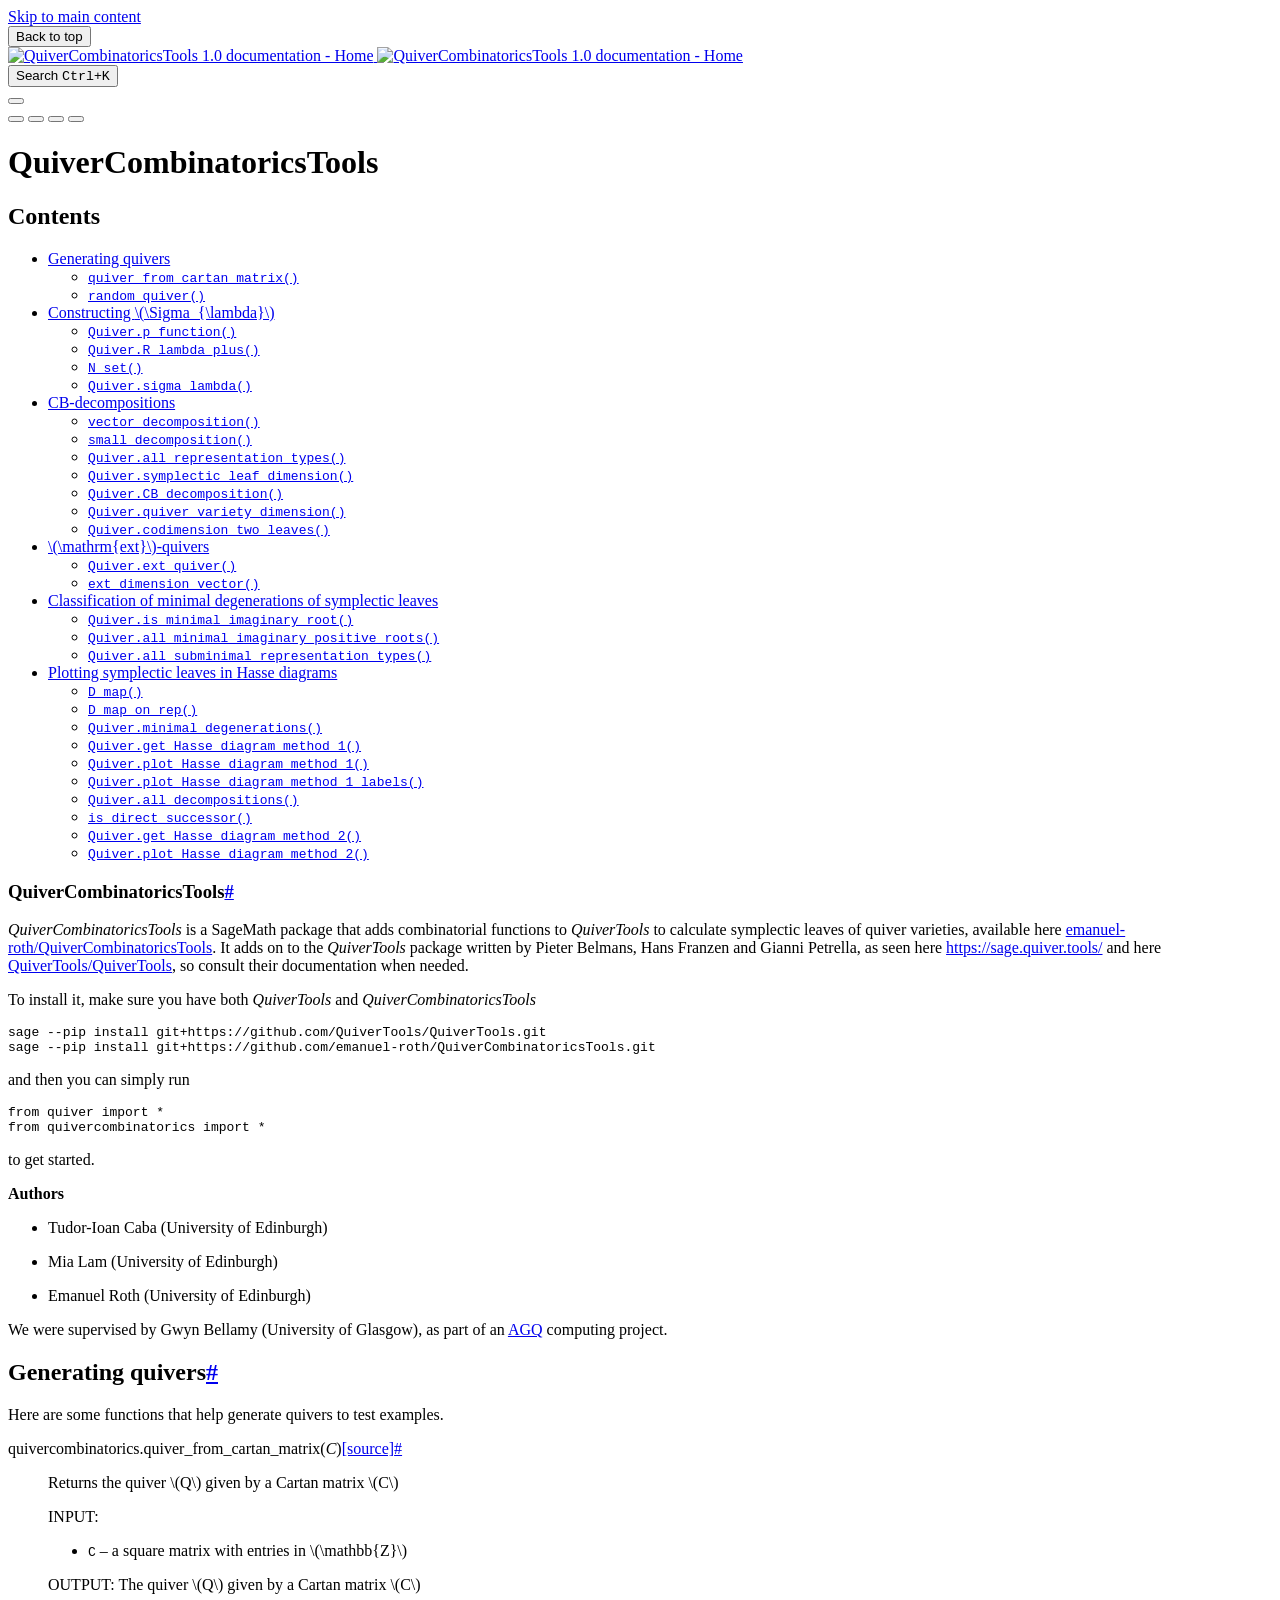
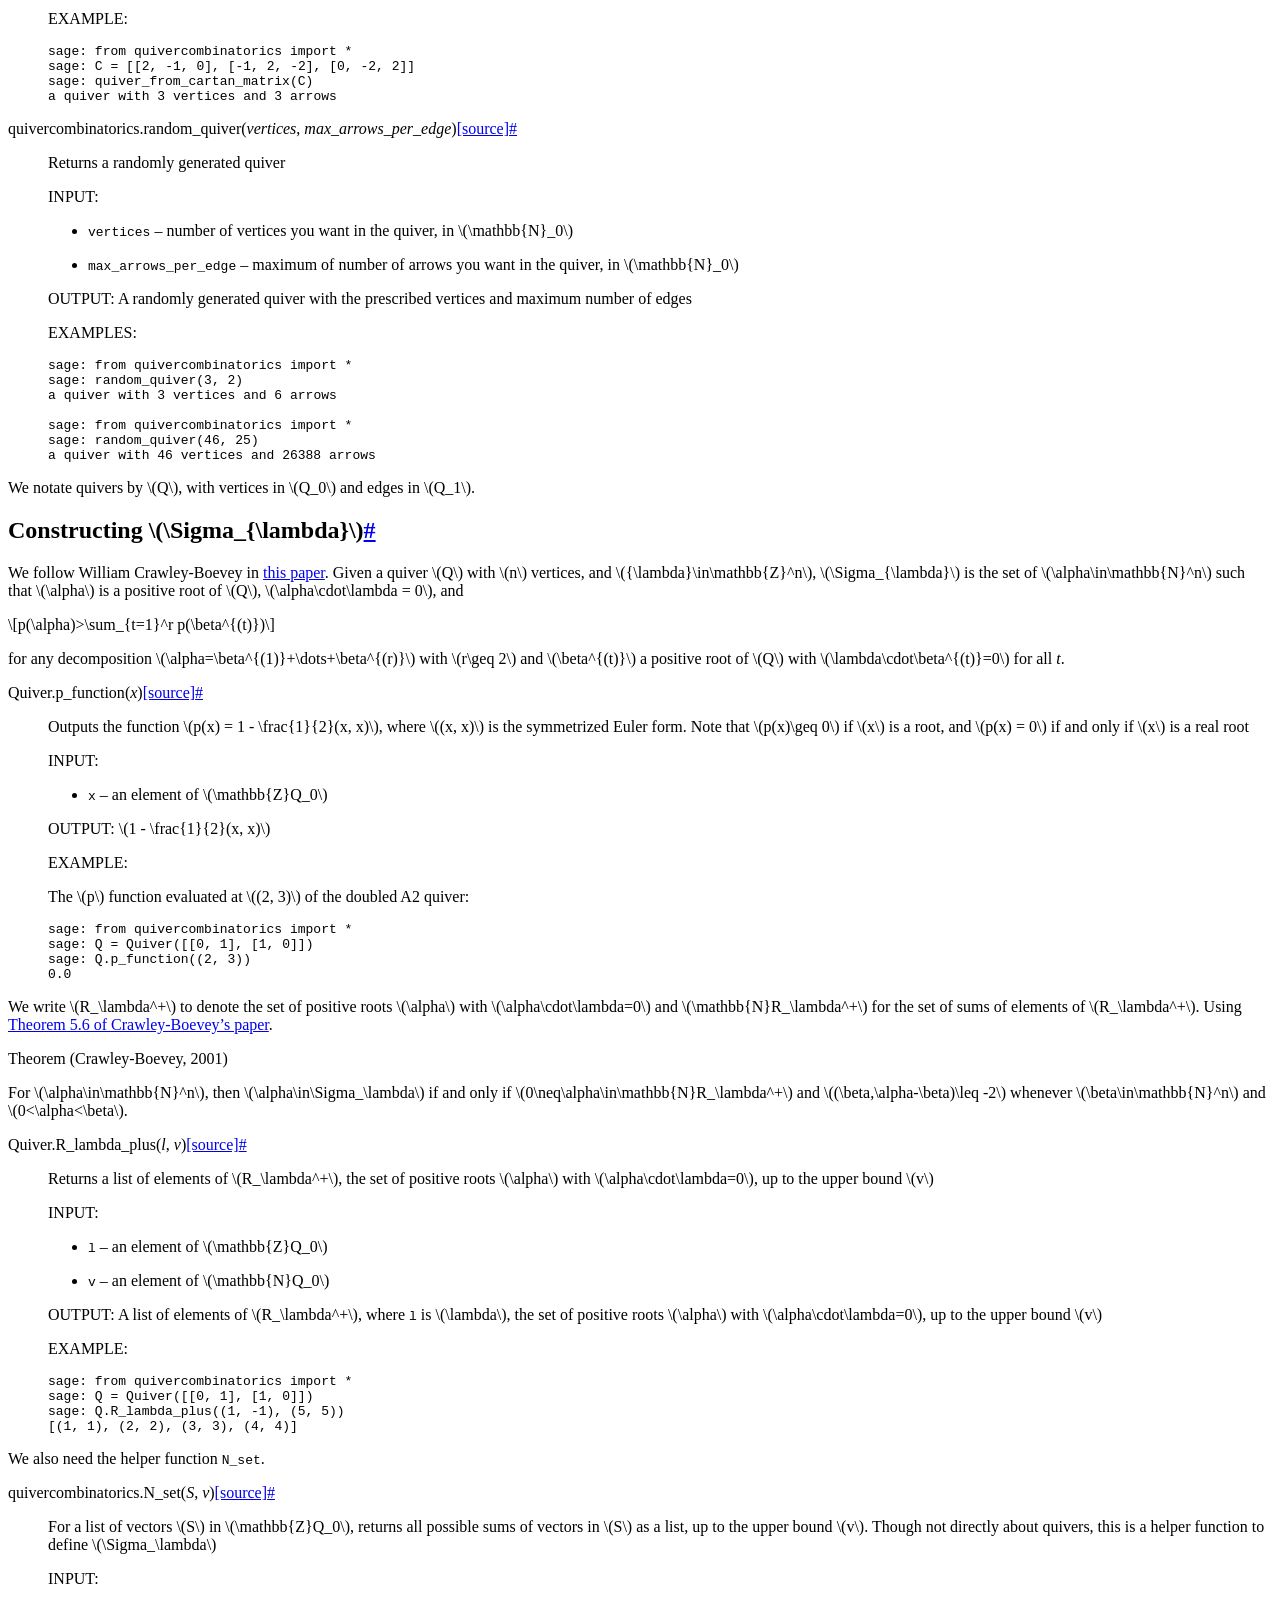
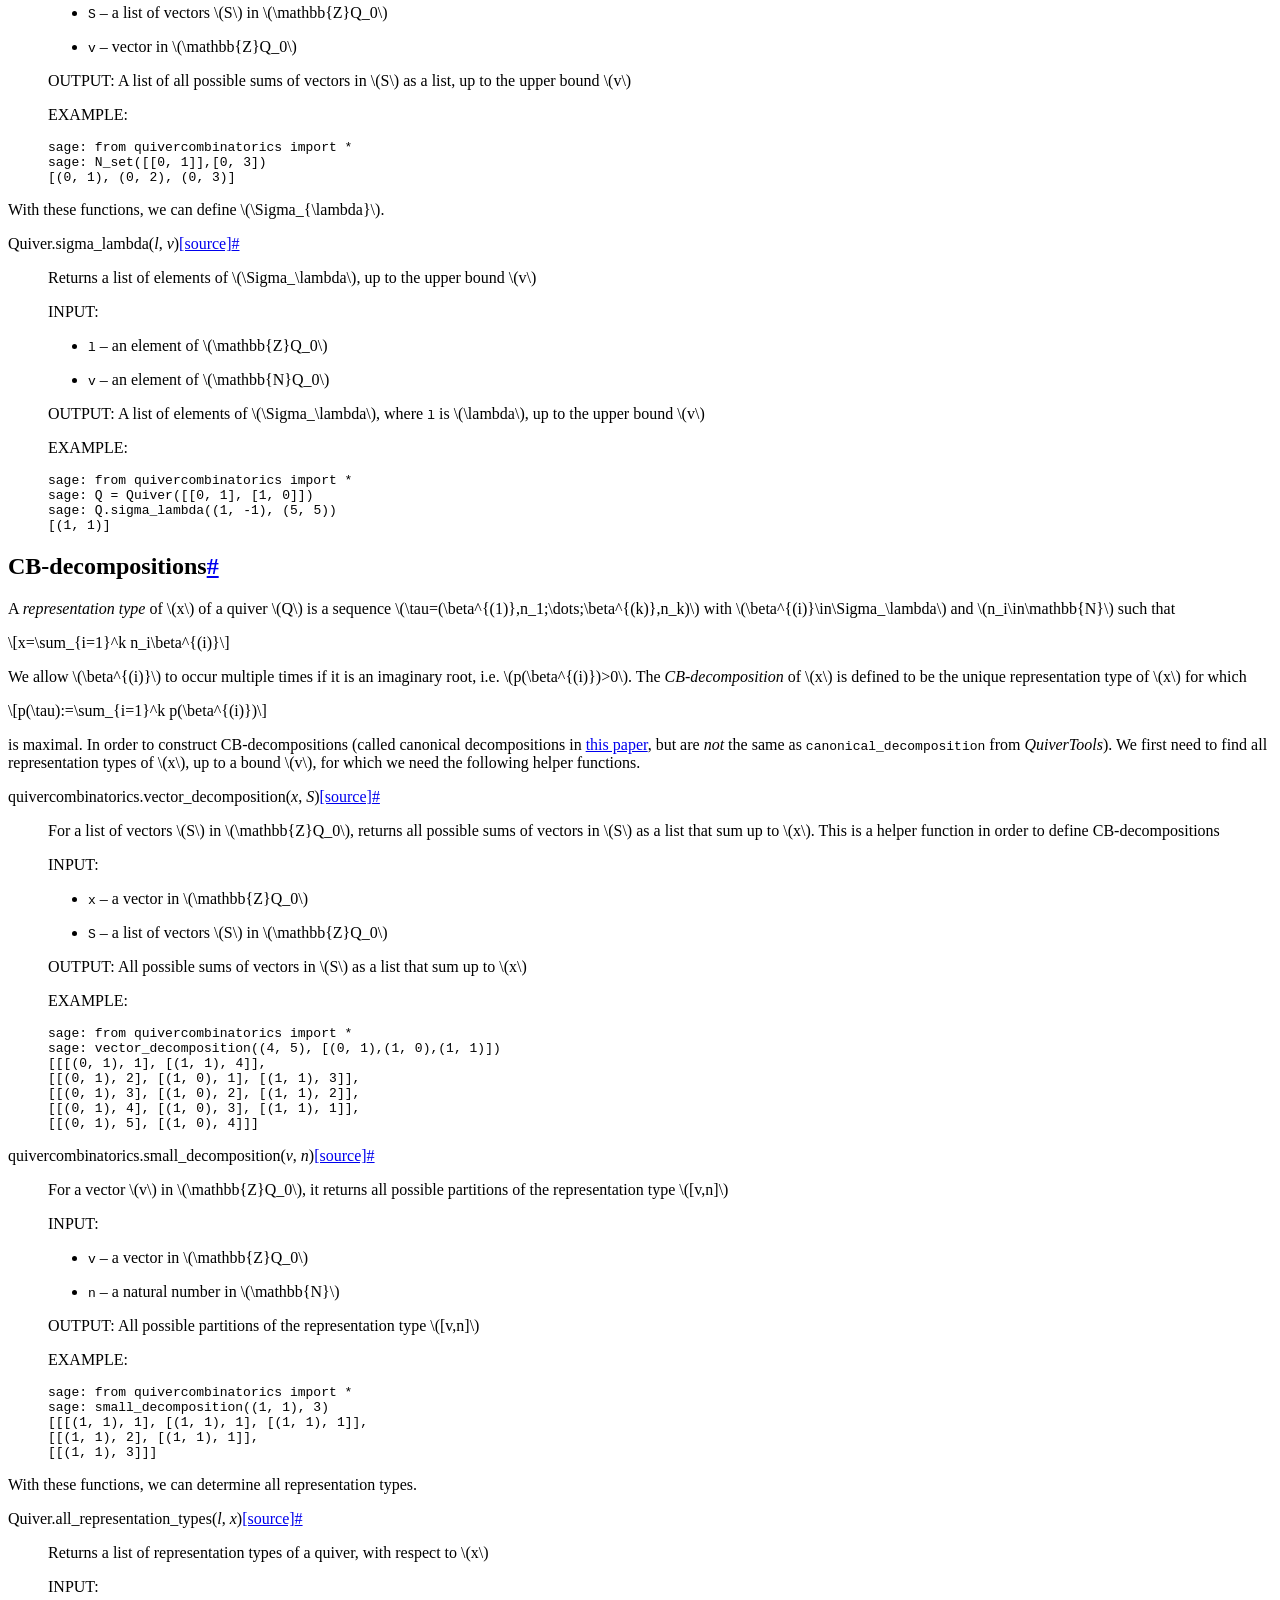
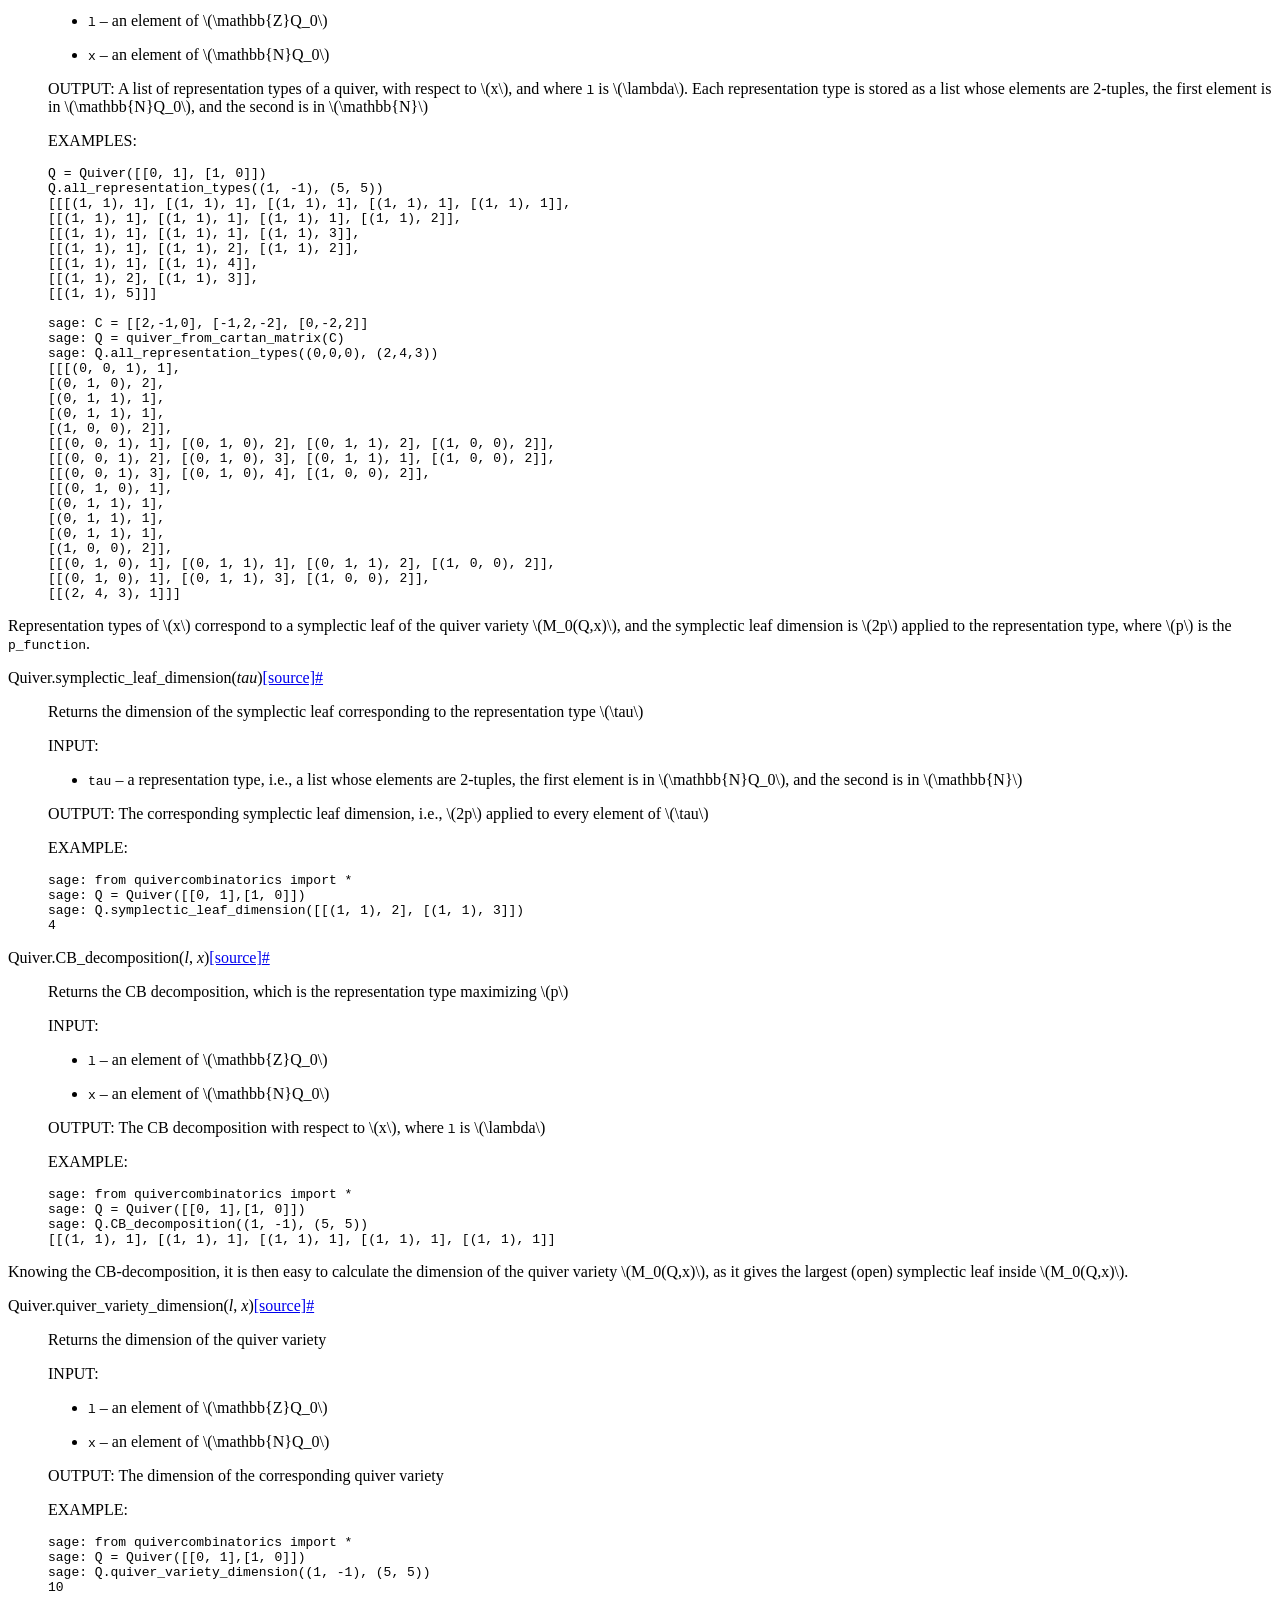
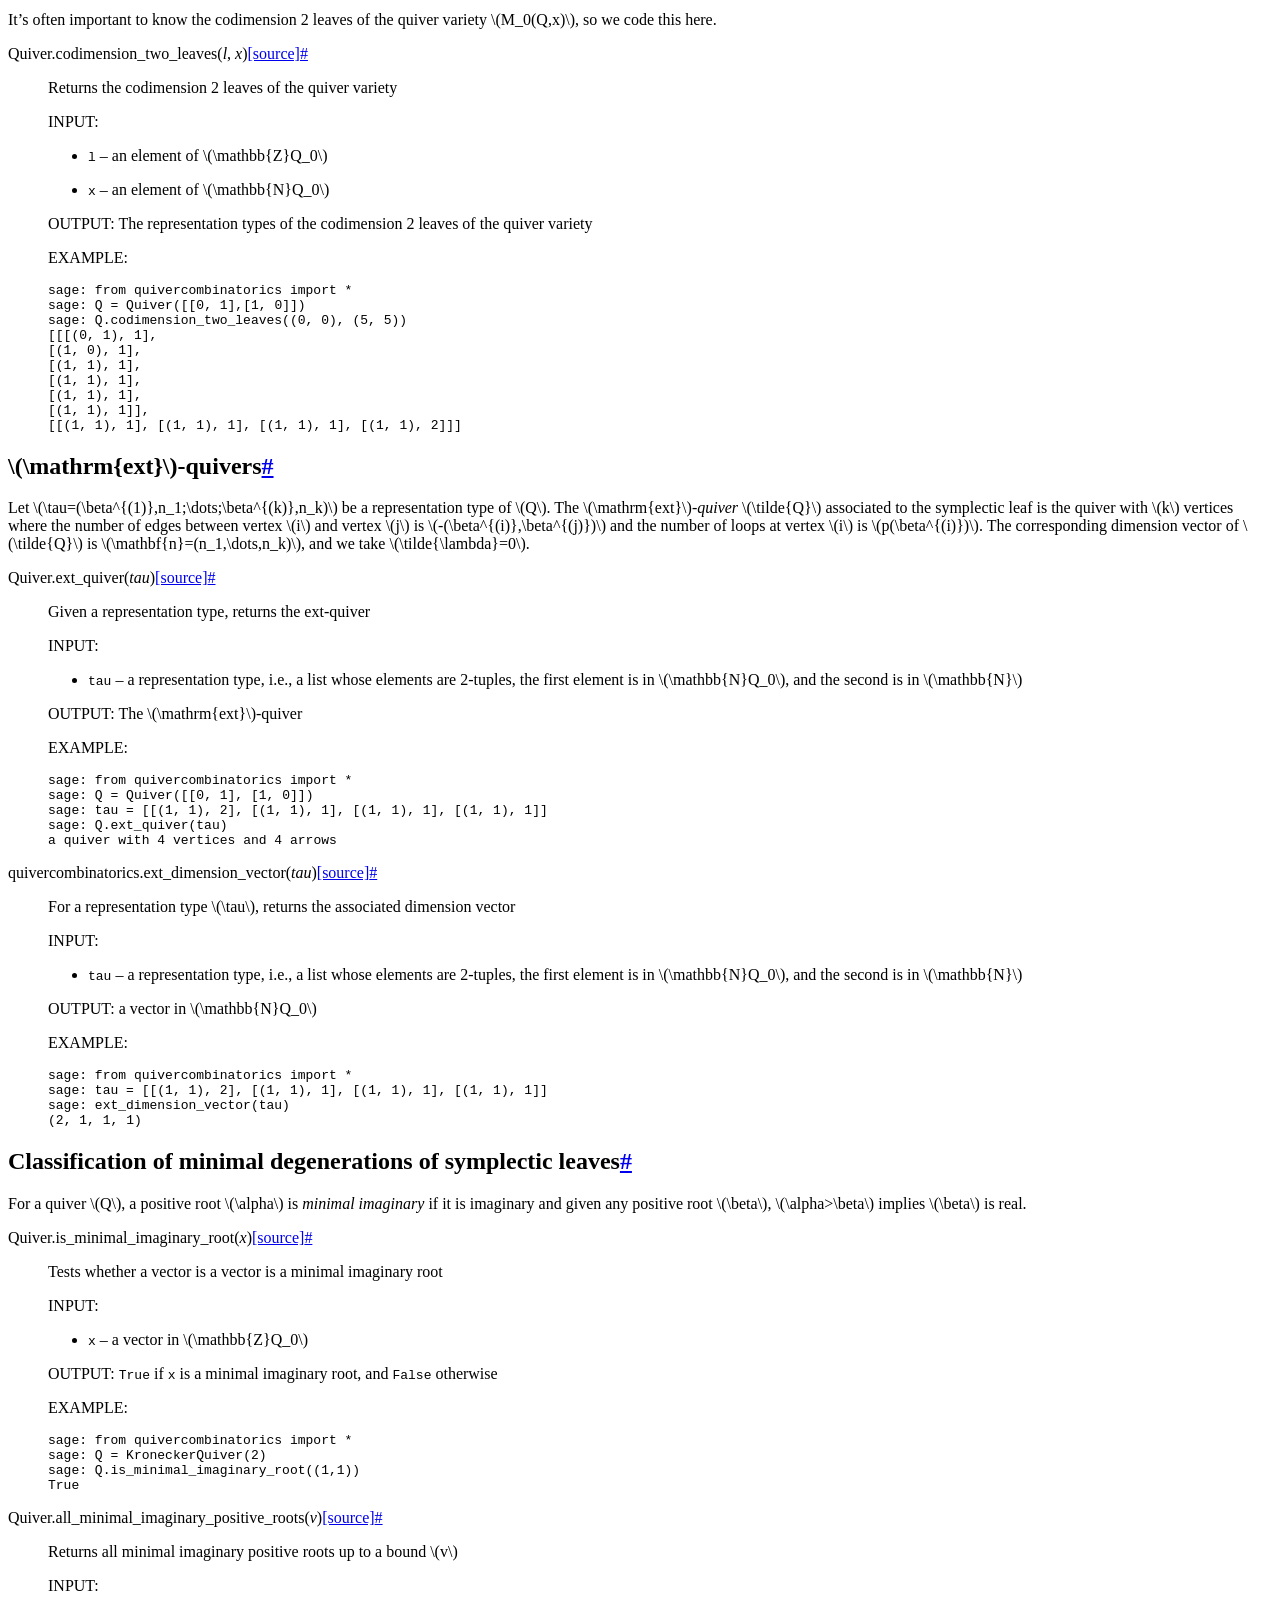
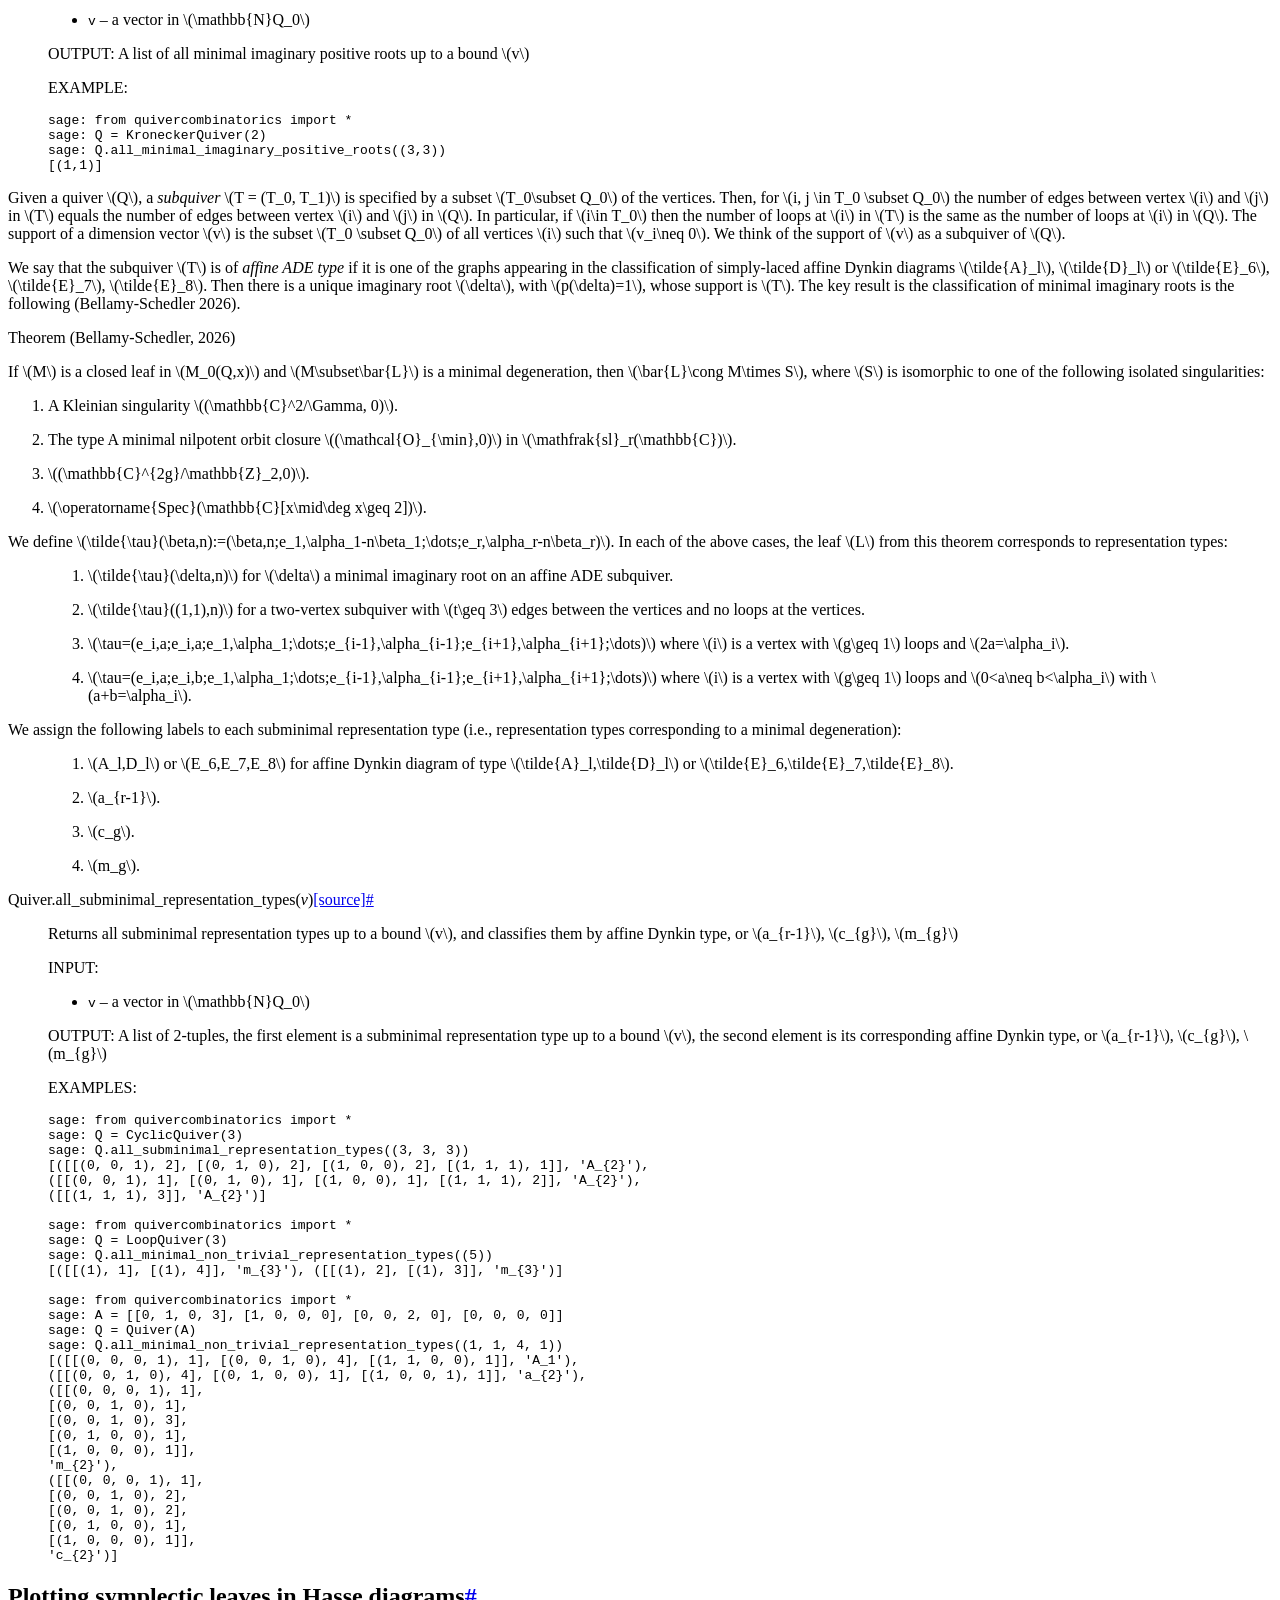
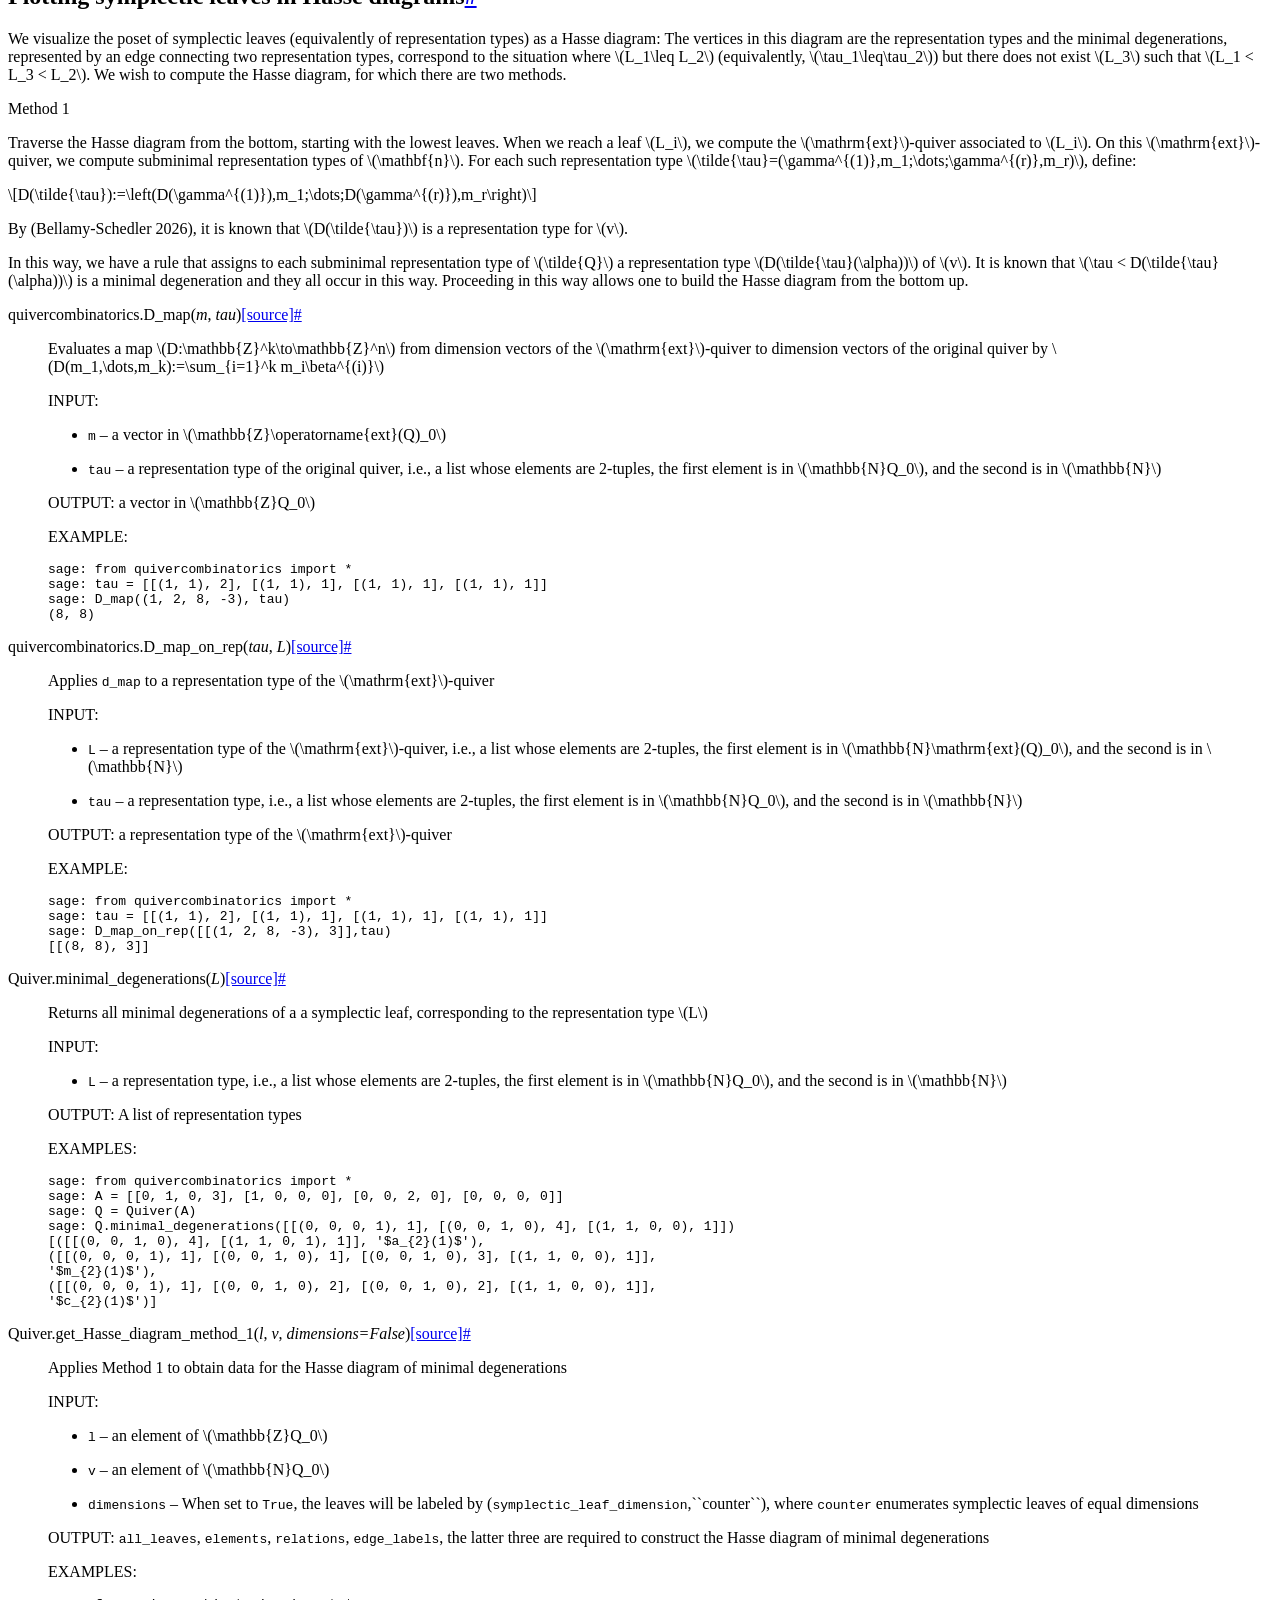
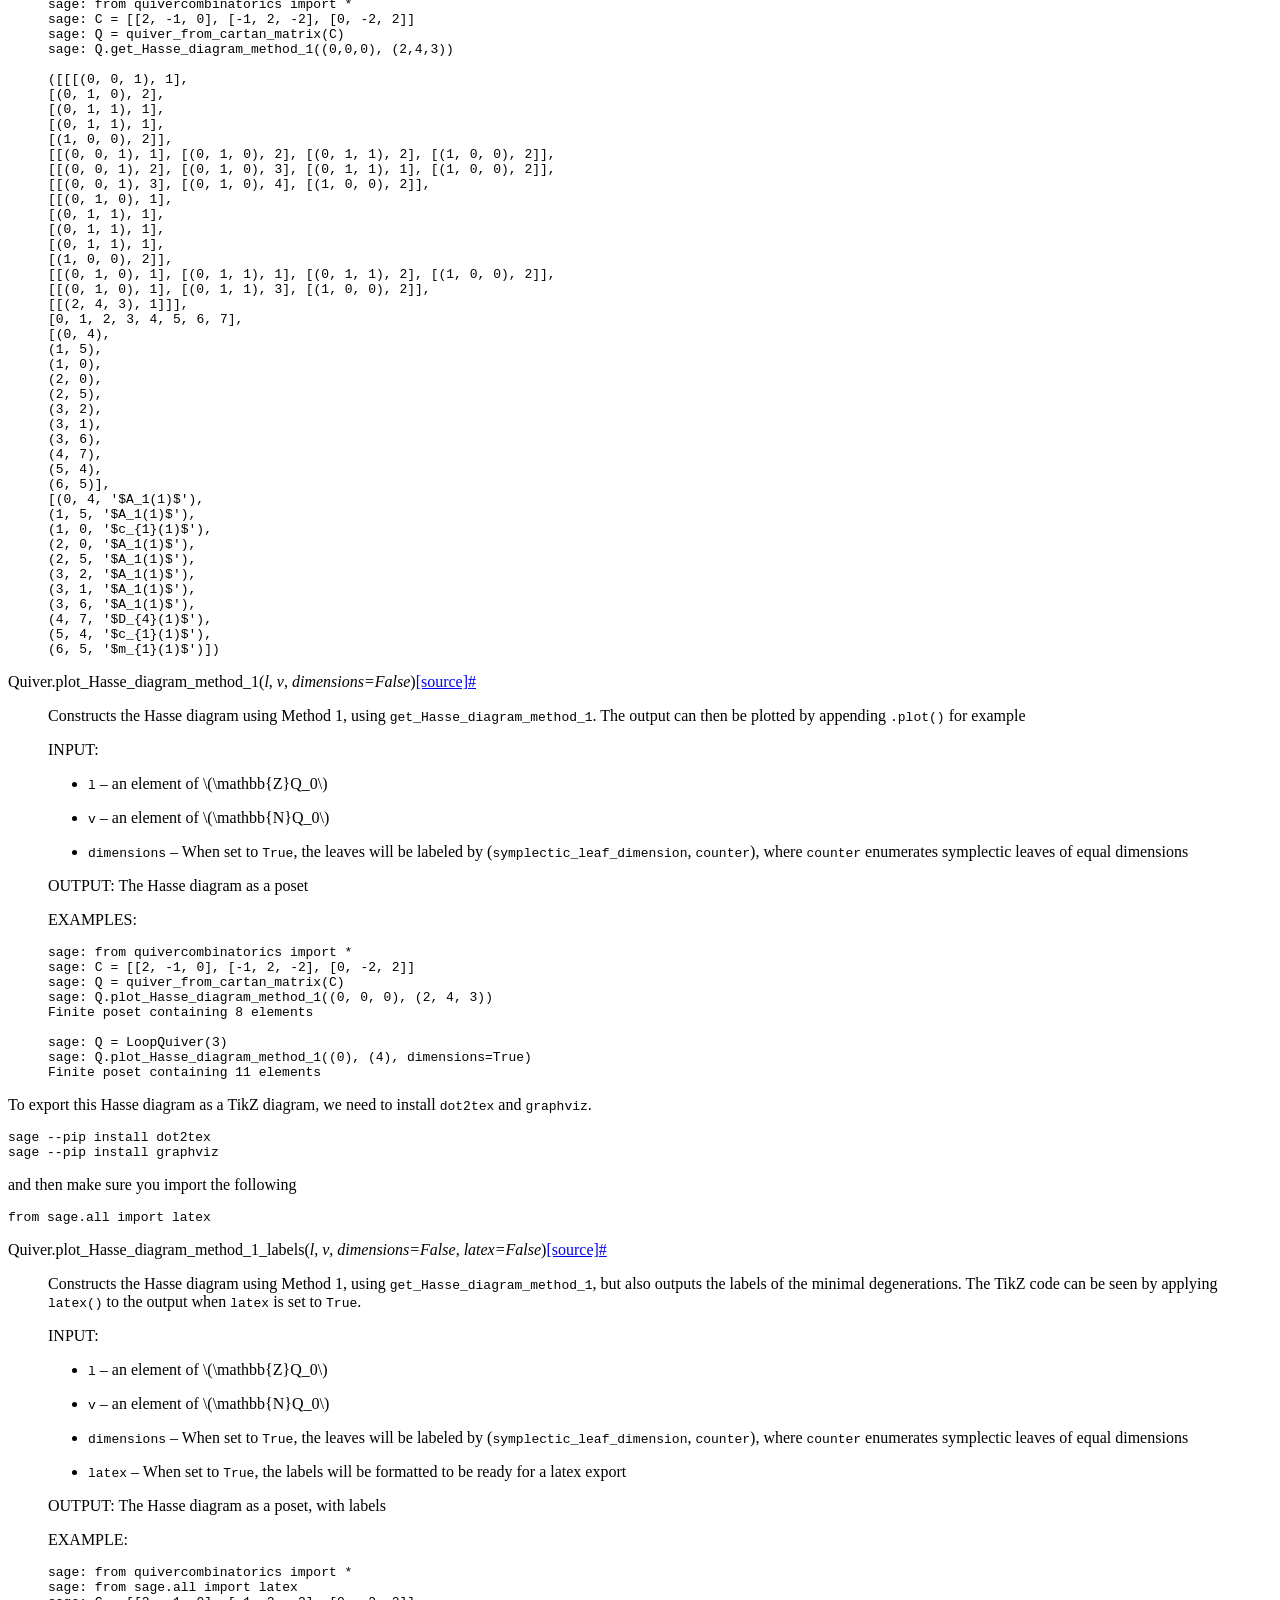
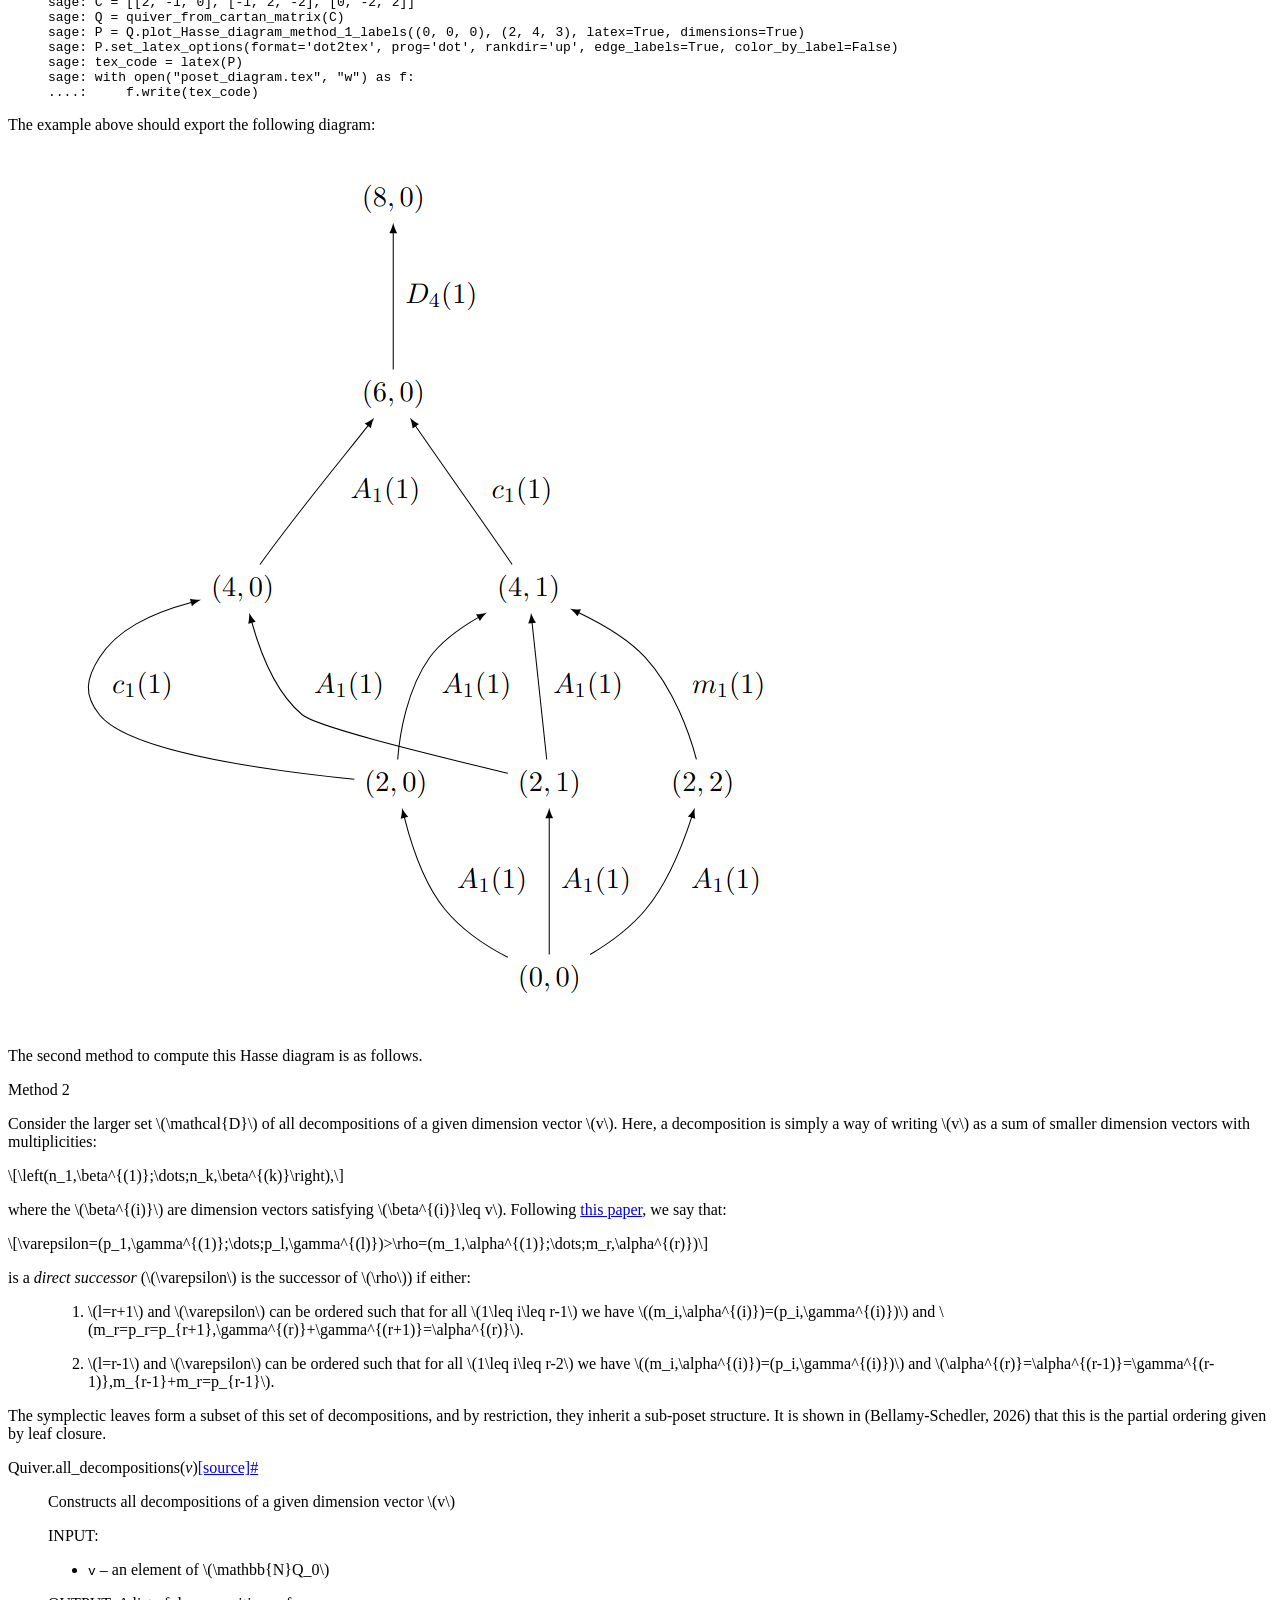
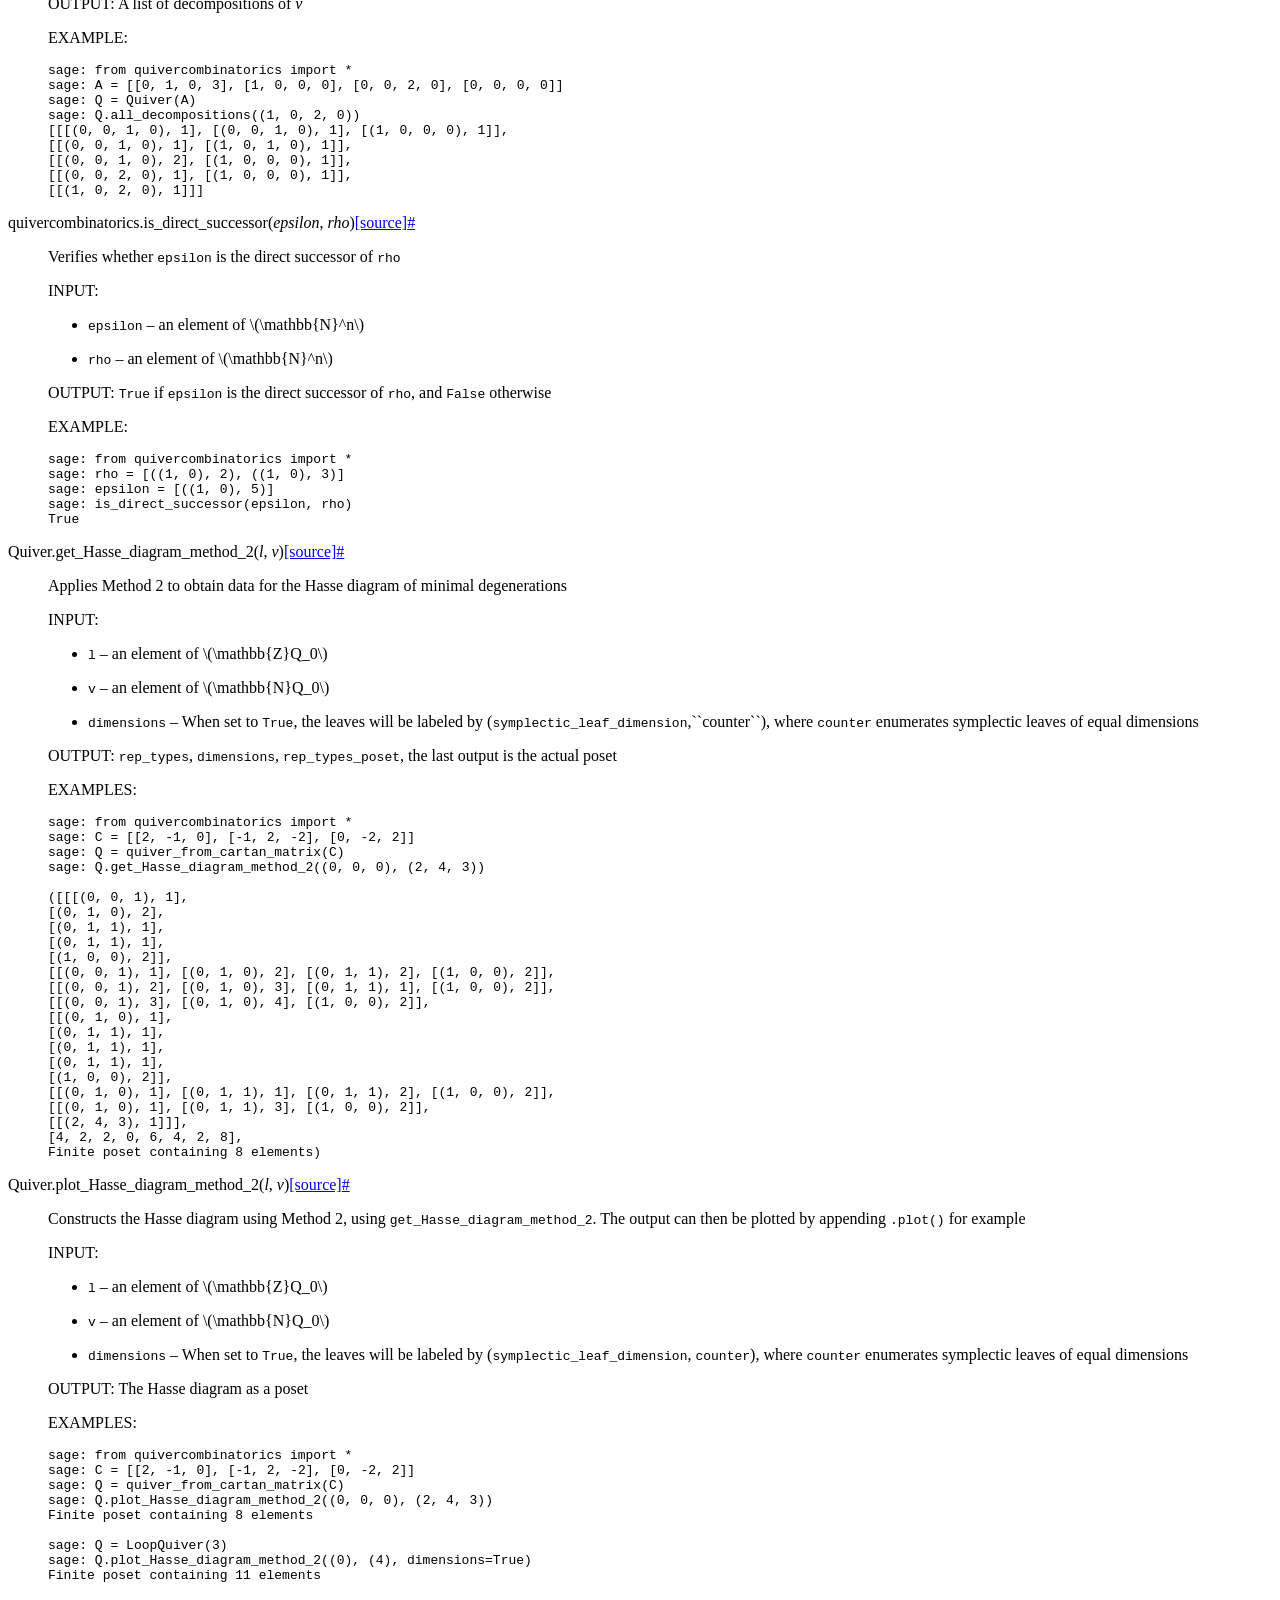
==== commit 9794bb24: "Fixed documentation in readme" ====
--- a/docs/_build/html/index.html
+++ b/docs/_build/html/index.html
@@ -979,7 +979,7 @@
 <span class="n">sage</span><span class="p">:</span> <span class="n">P</span><span class="o">.</span><span class="n">set_latex_options</span><span class="p">(</span><span class="nb">format</span><span class="o">=</span><span class="s1">&#39;dot2tex&#39;</span><span class="p">,</span> <span class="n">prog</span><span class="o">=</span><span class="s1">&#39;dot&#39;</span><span class="p">,</span> <span class="n">rankdir</span><span class="o">=</span><span class="s1">&#39;up&#39;</span><span class="p">,</span> <span class="n">edge_labels</span><span class="o">=</span><span class="kc">True</span><span class="p">,</span> <span class="n">color_by_label</span><span class="o">=</span><span class="kc">False</span><span class="p">)</span>
 <span class="n">sage</span><span class="p">:</span> <span class="n">tex_code</span> <span class="o">=</span> <span class="n">latex</span><span class="p">(</span><span class="n">P</span><span class="p">)</span>
 <span class="n">sage</span><span class="p">:</span> <span class="k">with</span> <span class="nb">open</span><span class="p">(</span><span class="s2">&quot;poset_diagram.tex&quot;</span><span class="p">,</span> <span class="s2">&quot;w&quot;</span><span class="p">)</span> <span class="k">as</span> <span class="n">f</span><span class="p">:</span>
-<span class="n">sage</span><span class="p">;</span> <span class="n">f</span><span class="o">.</span><span class="n">write</span><span class="p">(</span><span class="n">tex_code</span><span class="p">)</span>
+<span class="o">....</span><span class="p">:</span>     <span class="n">f</span><span class="o">.</span><span class="n">write</span><span class="p">(</span><span class="n">tex_code</span><span class="p">)</span>
 </pre></div>
 </div>
 </dd></dl>
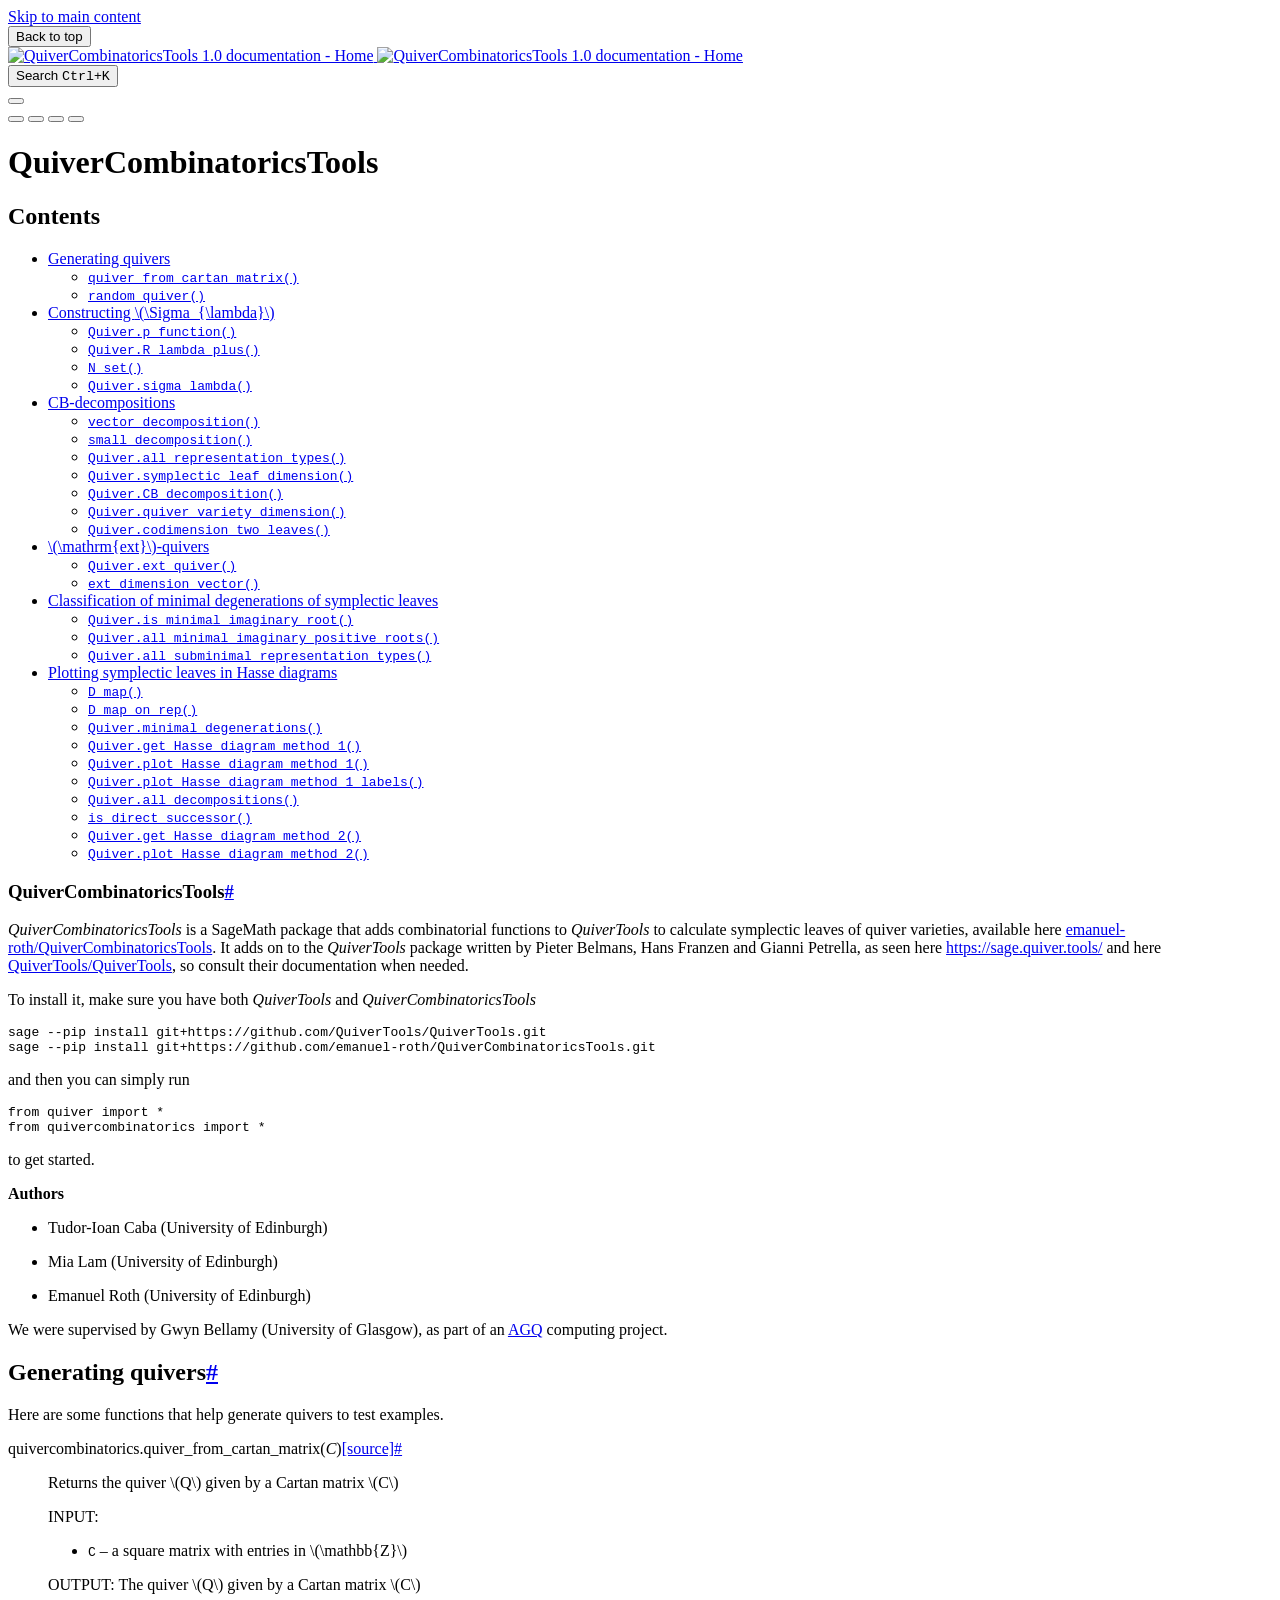
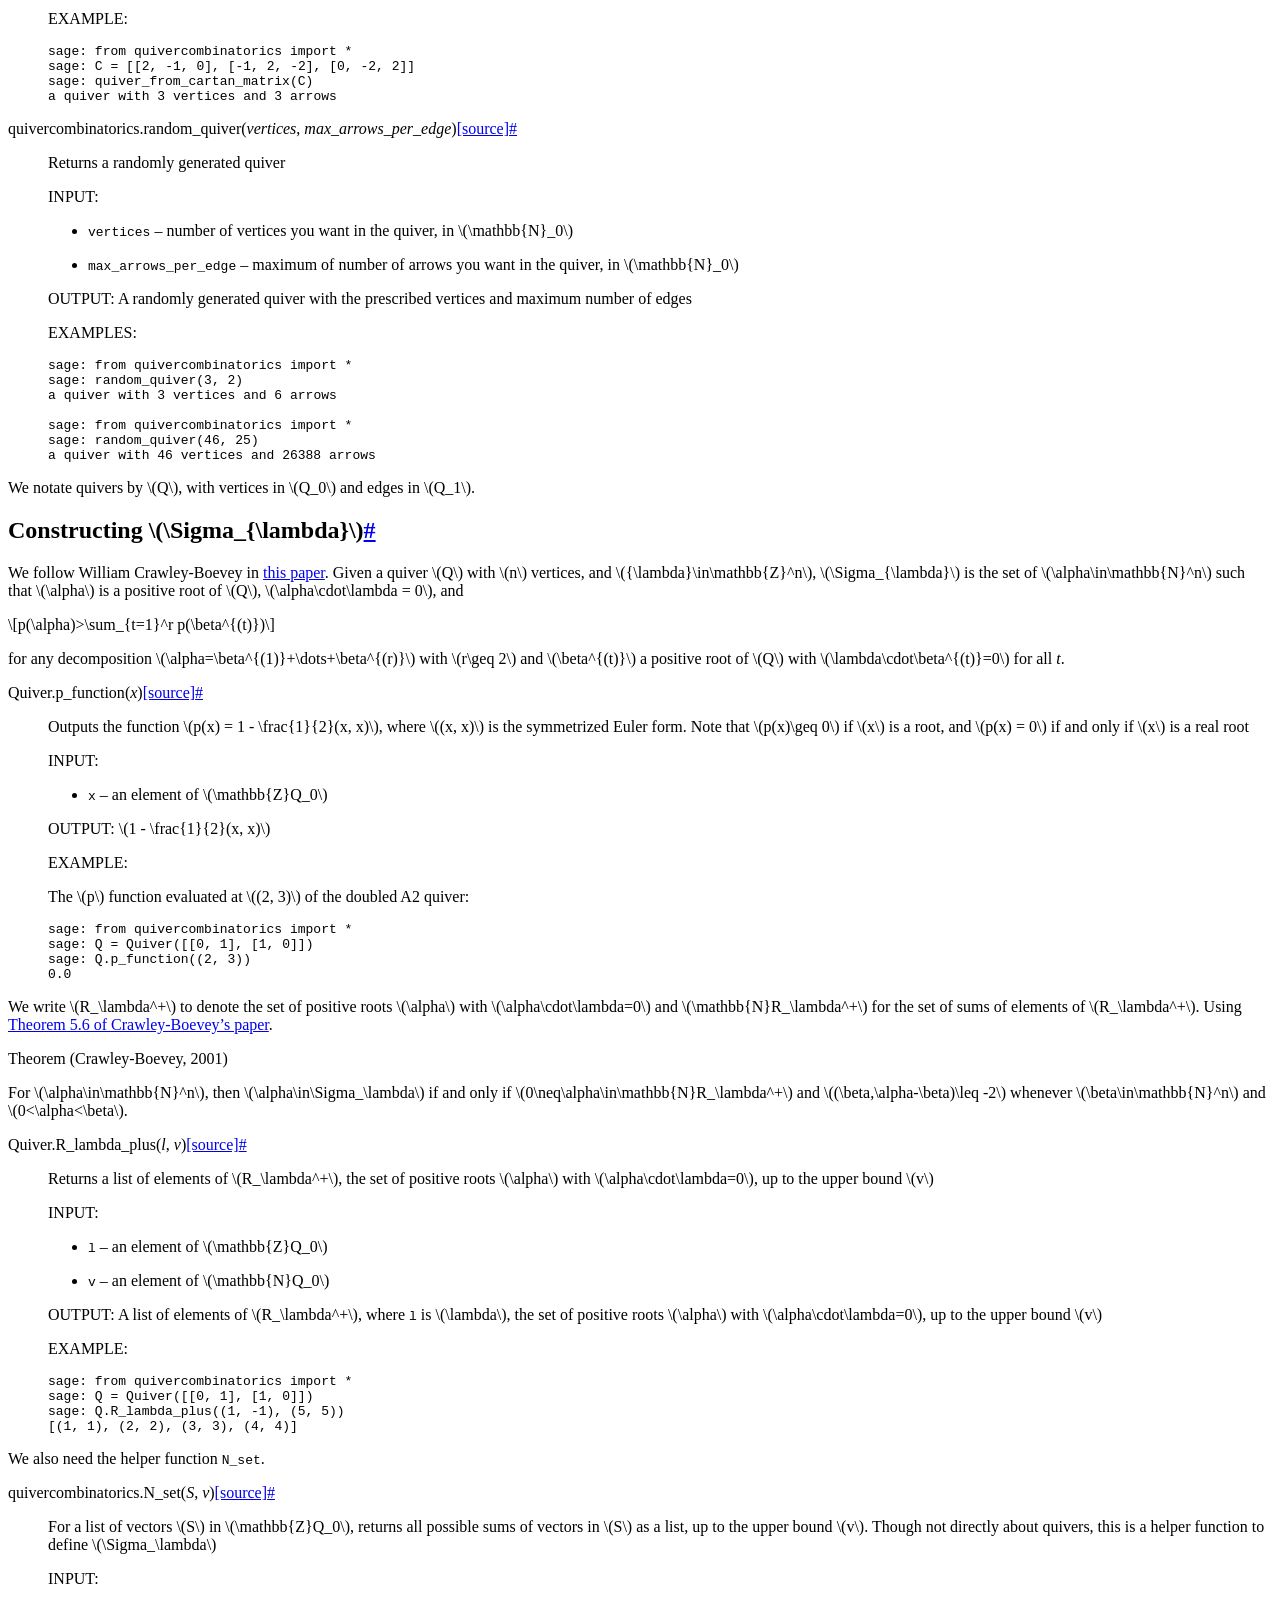
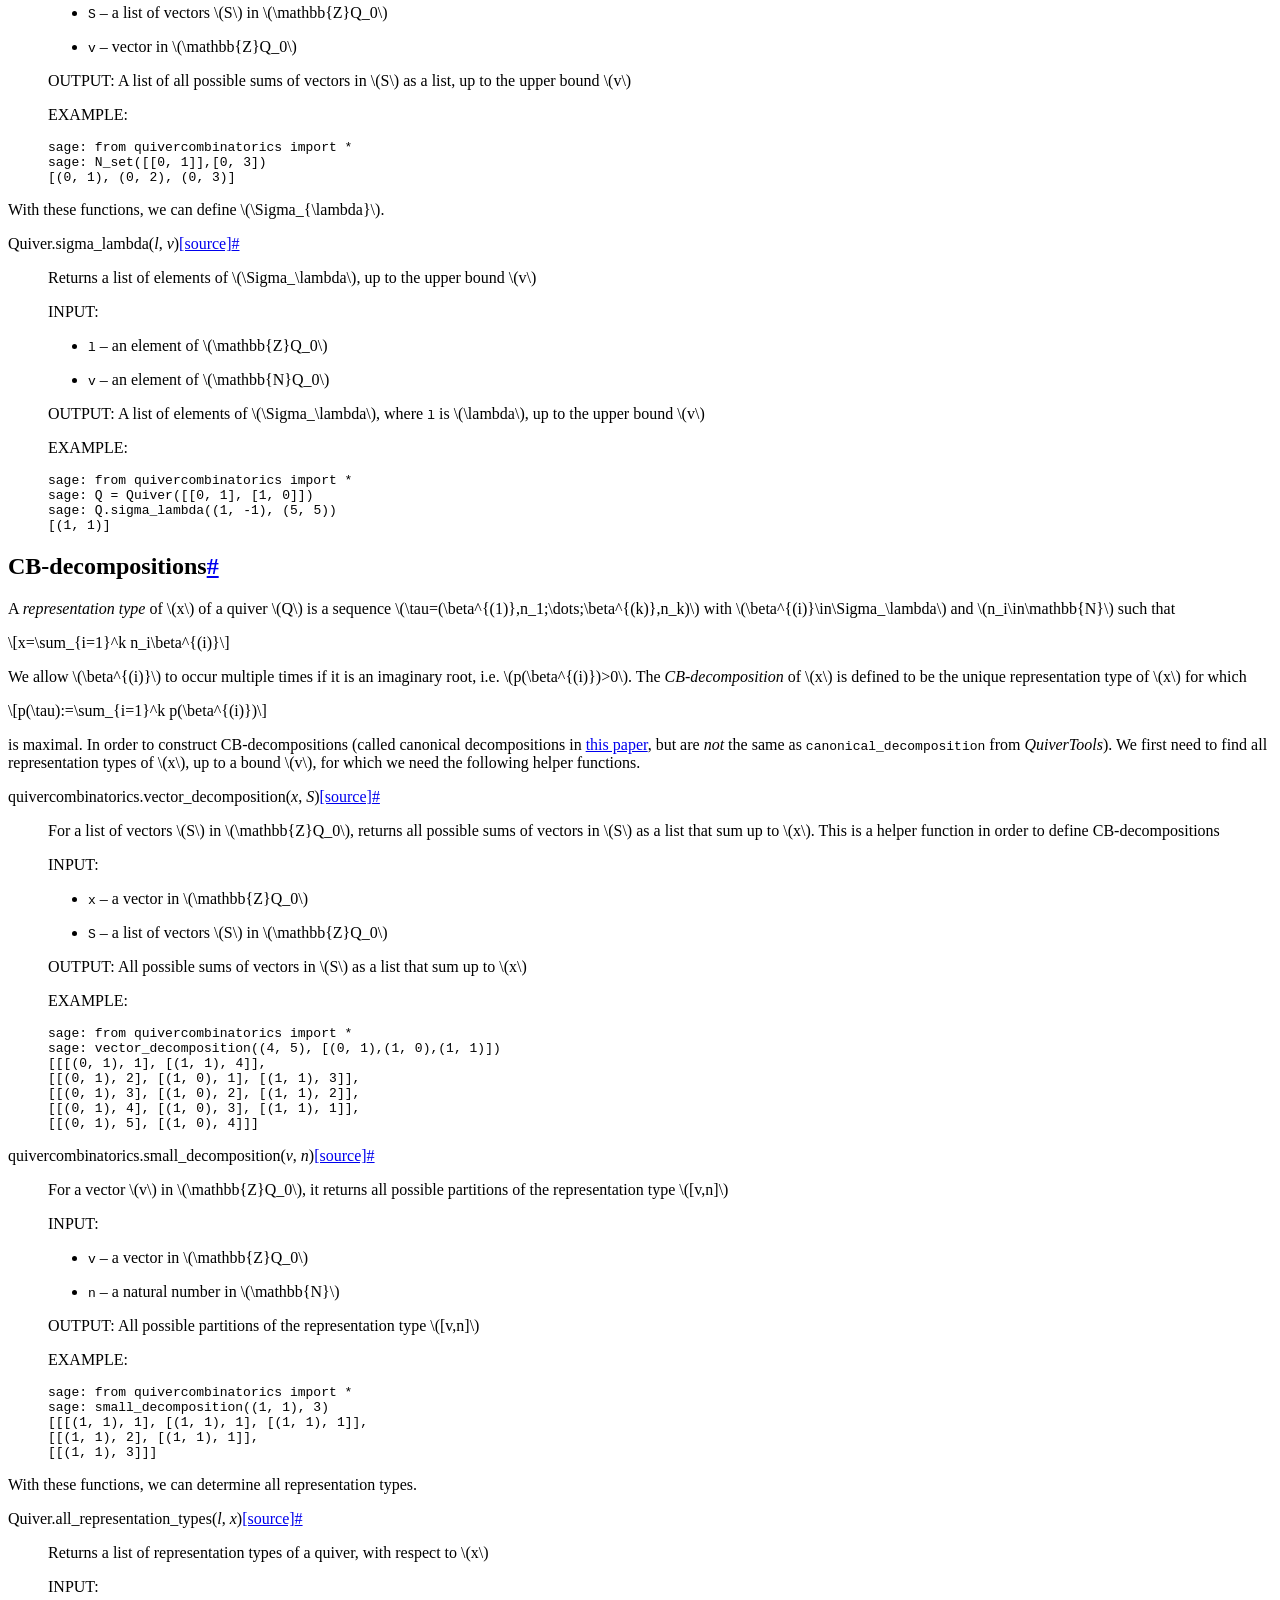
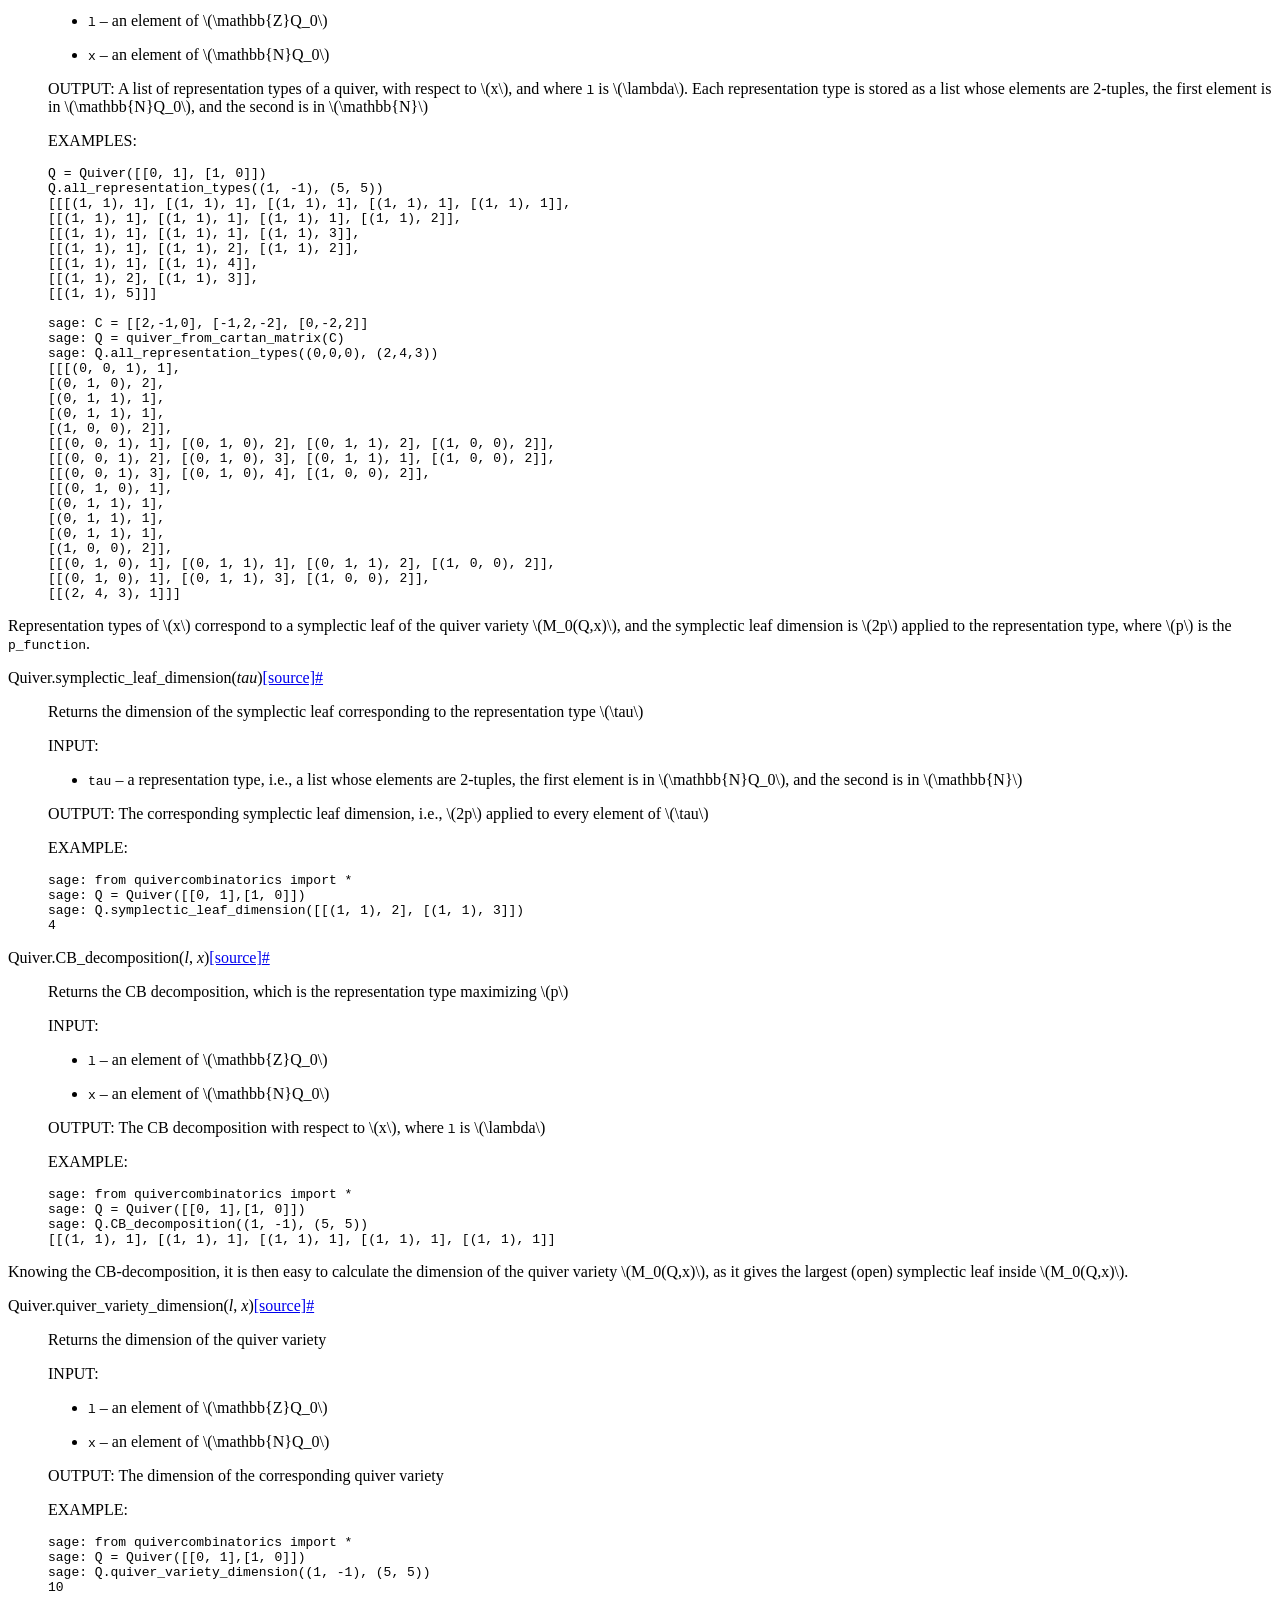
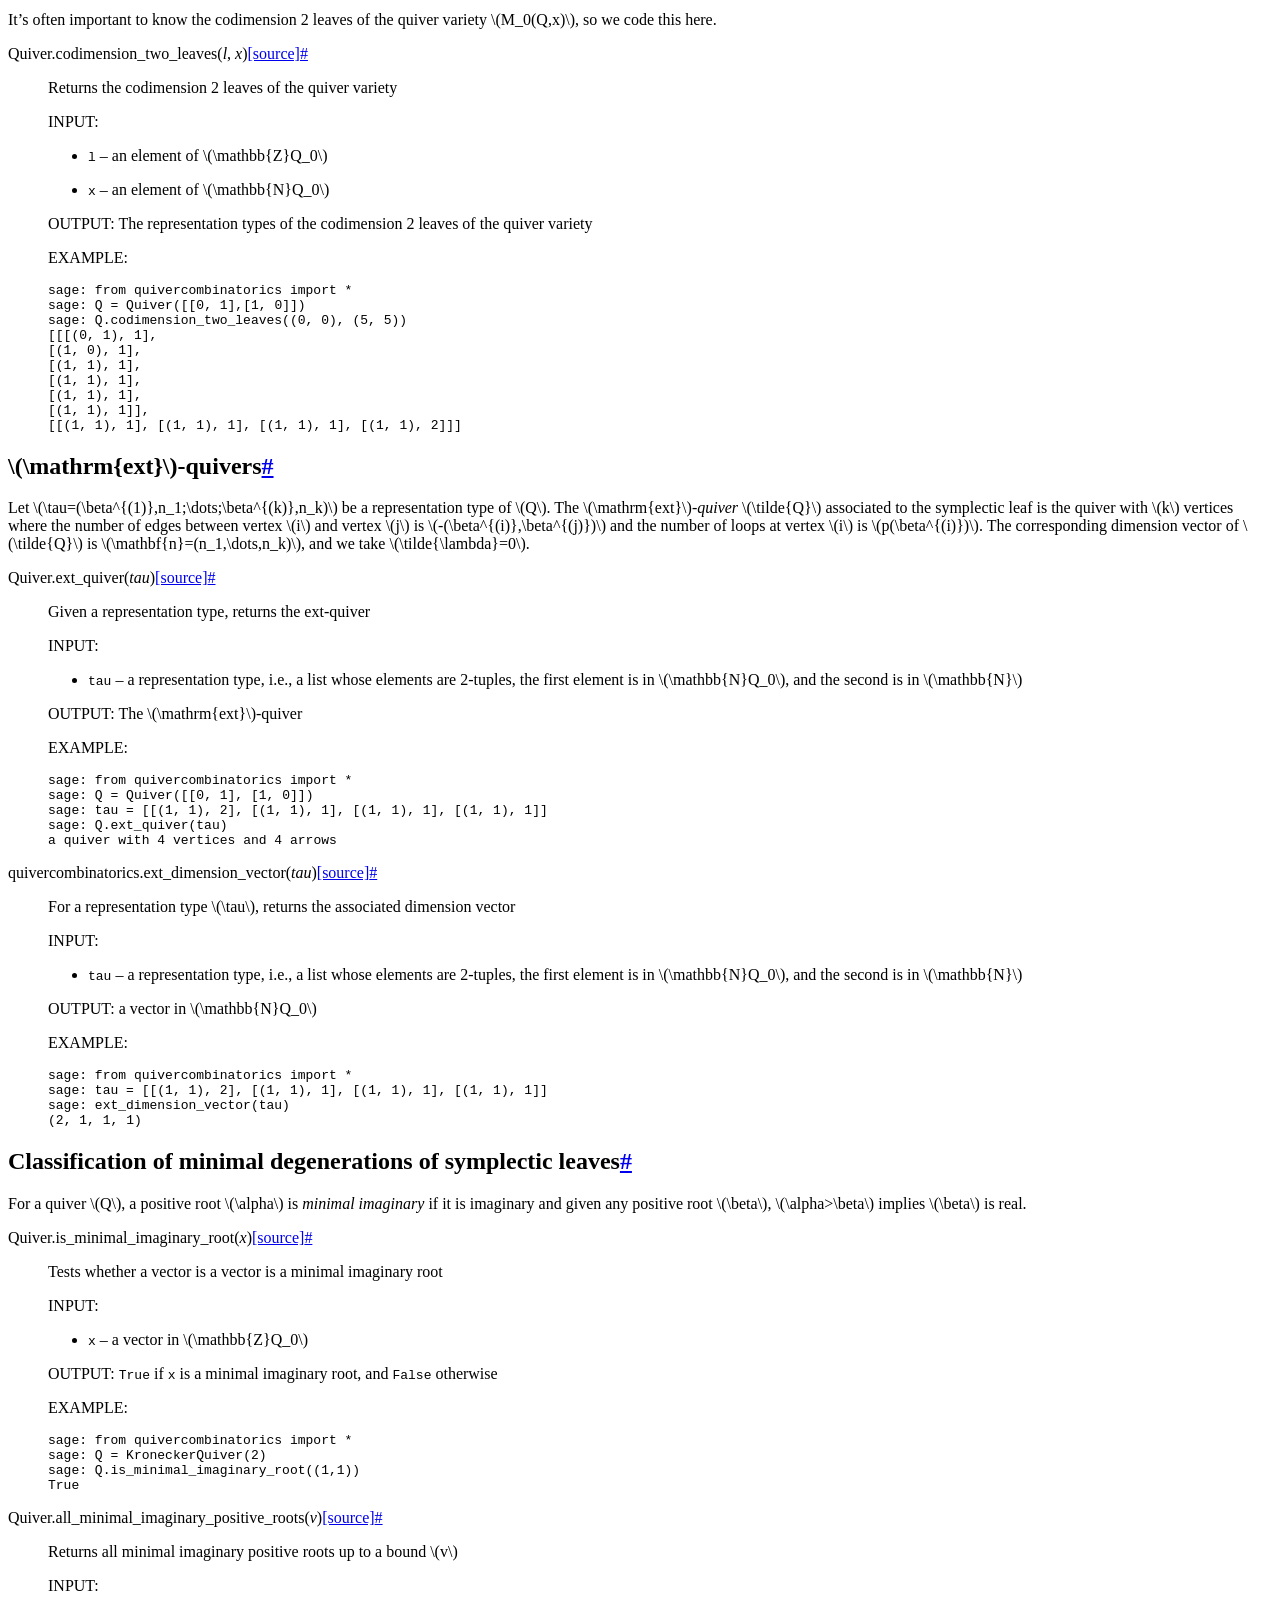
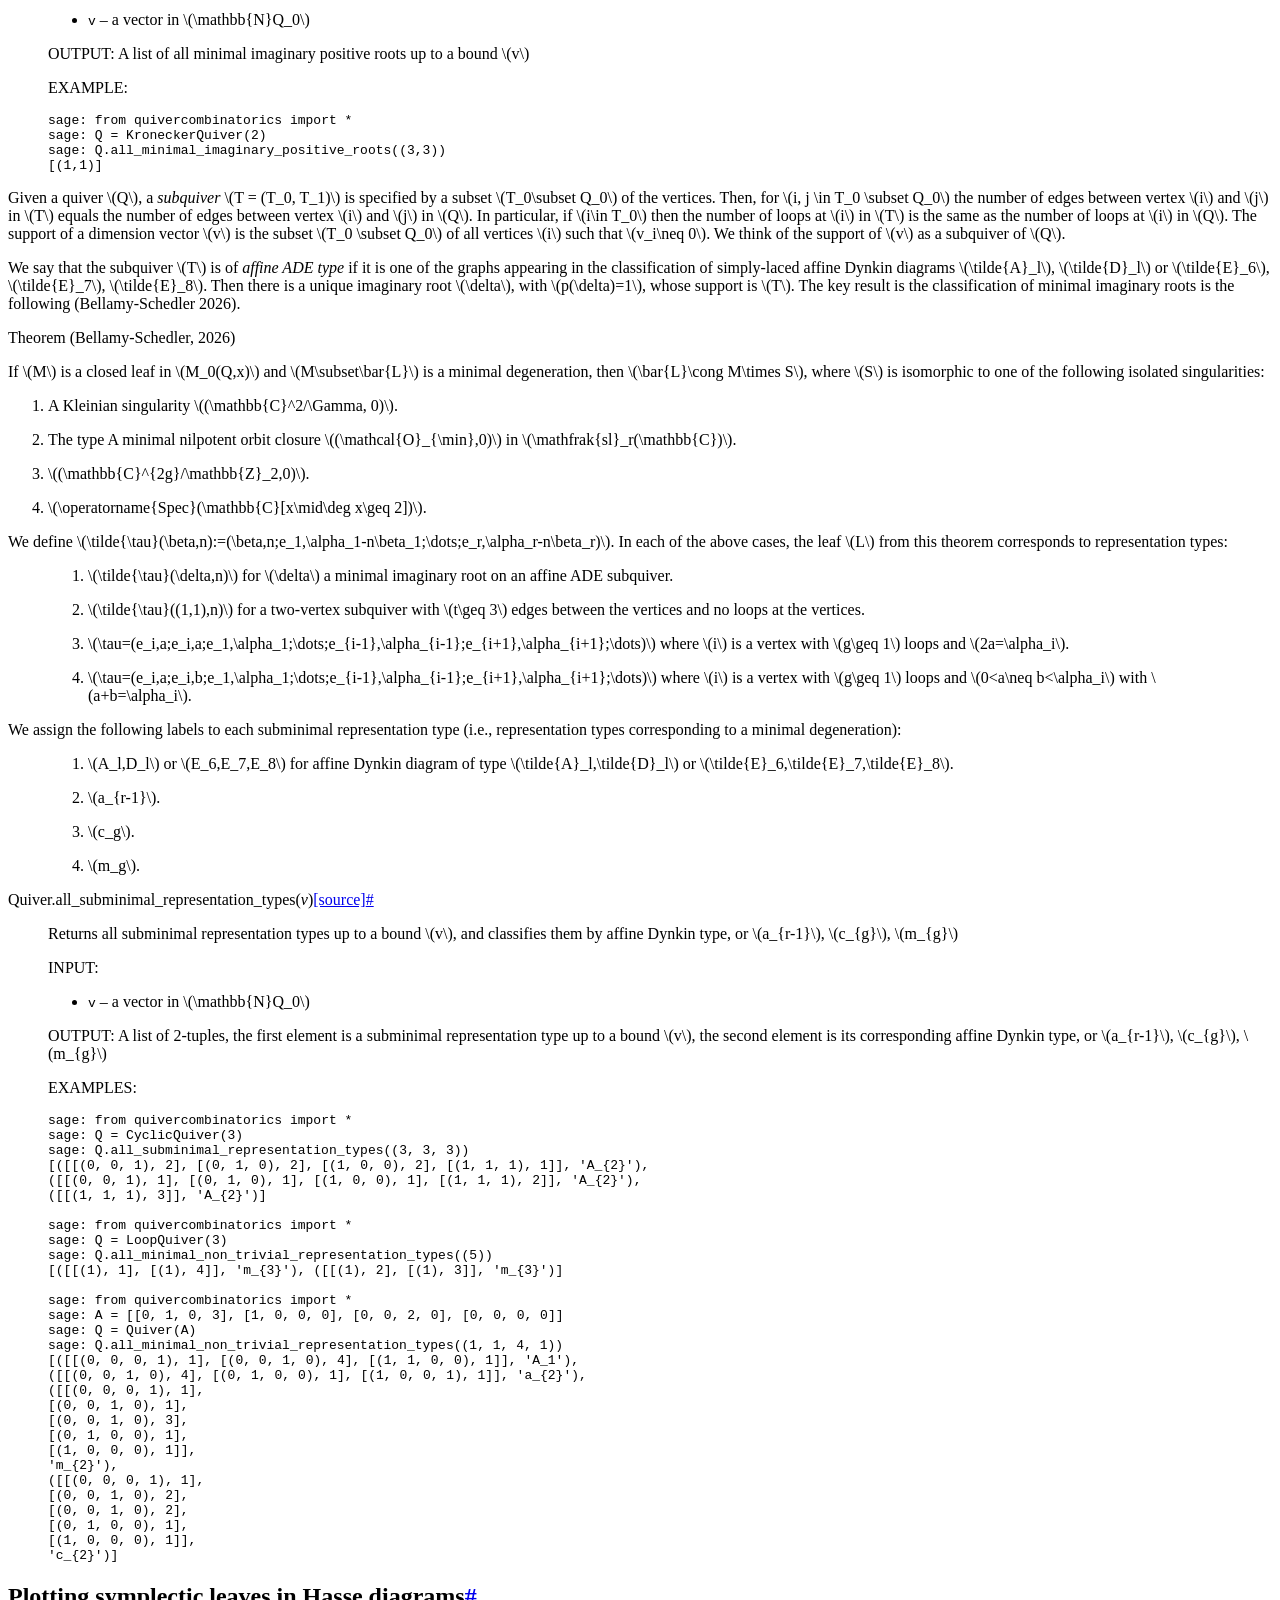
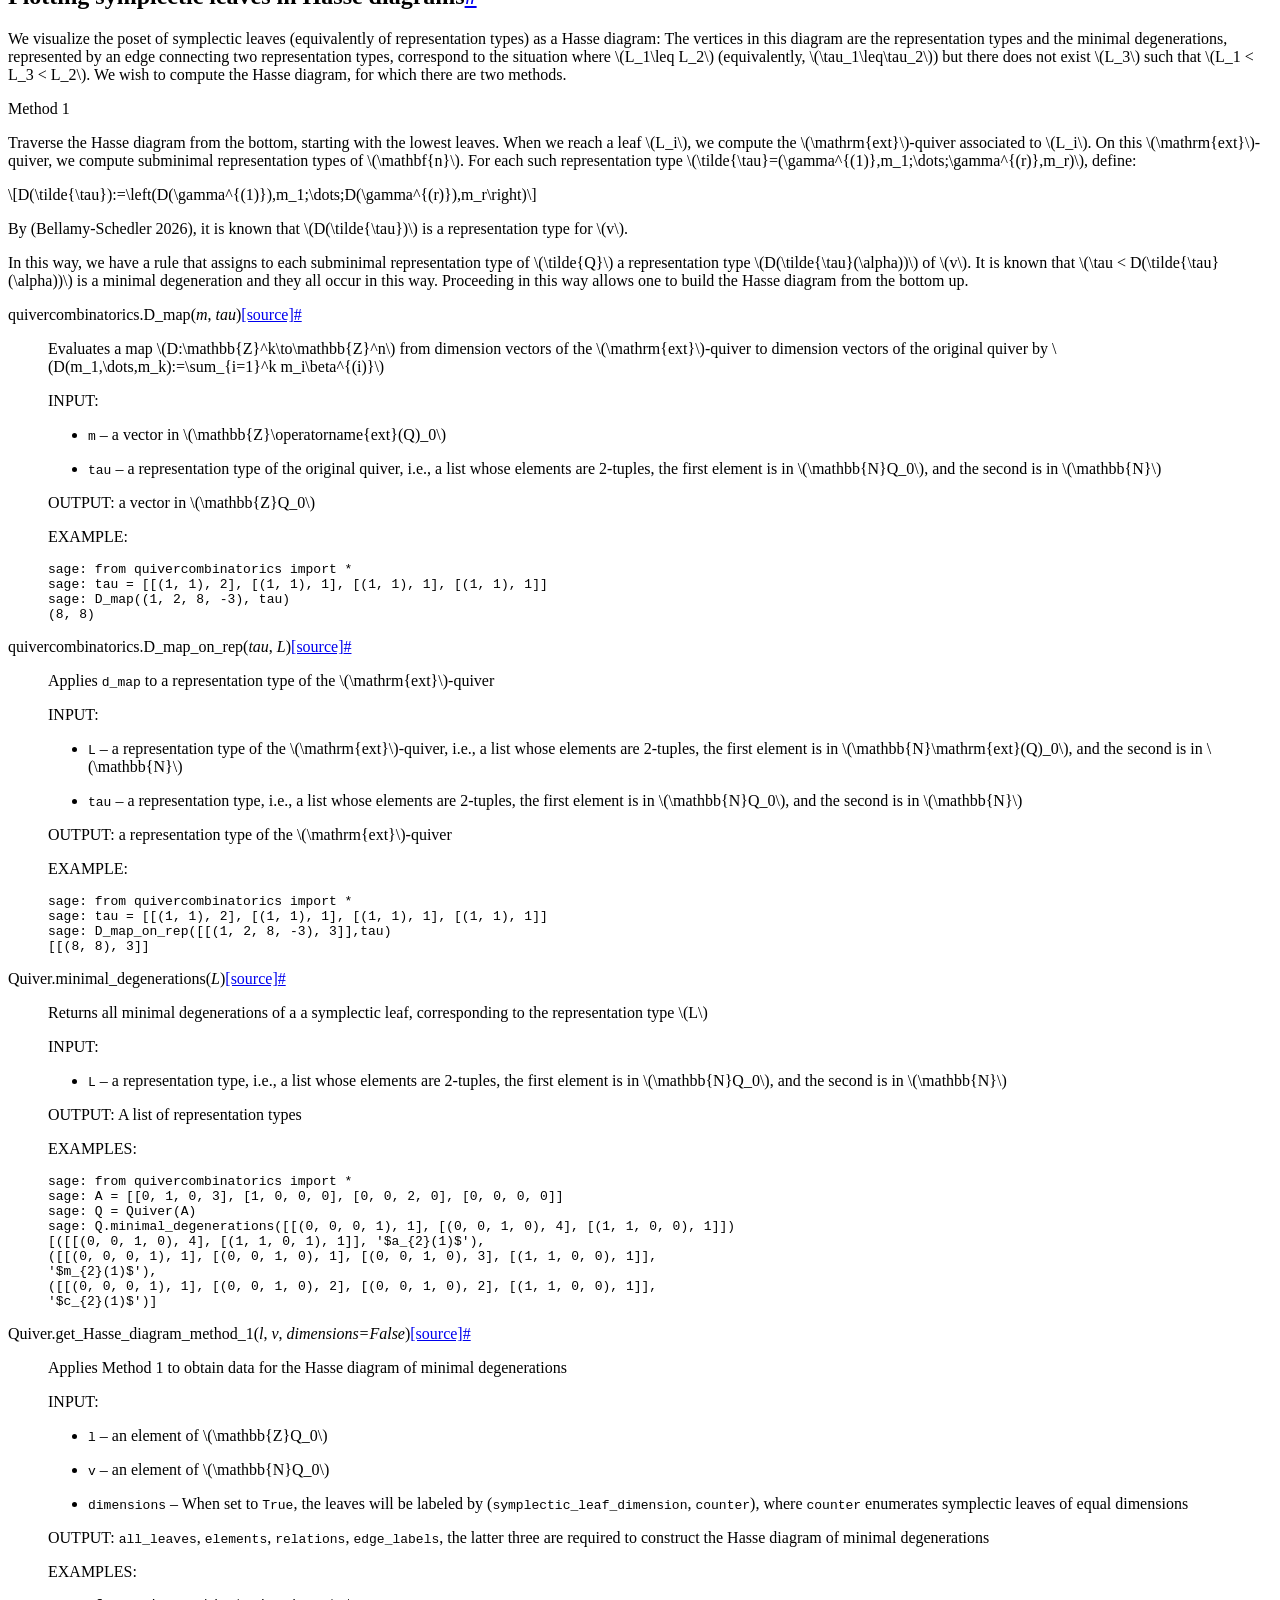
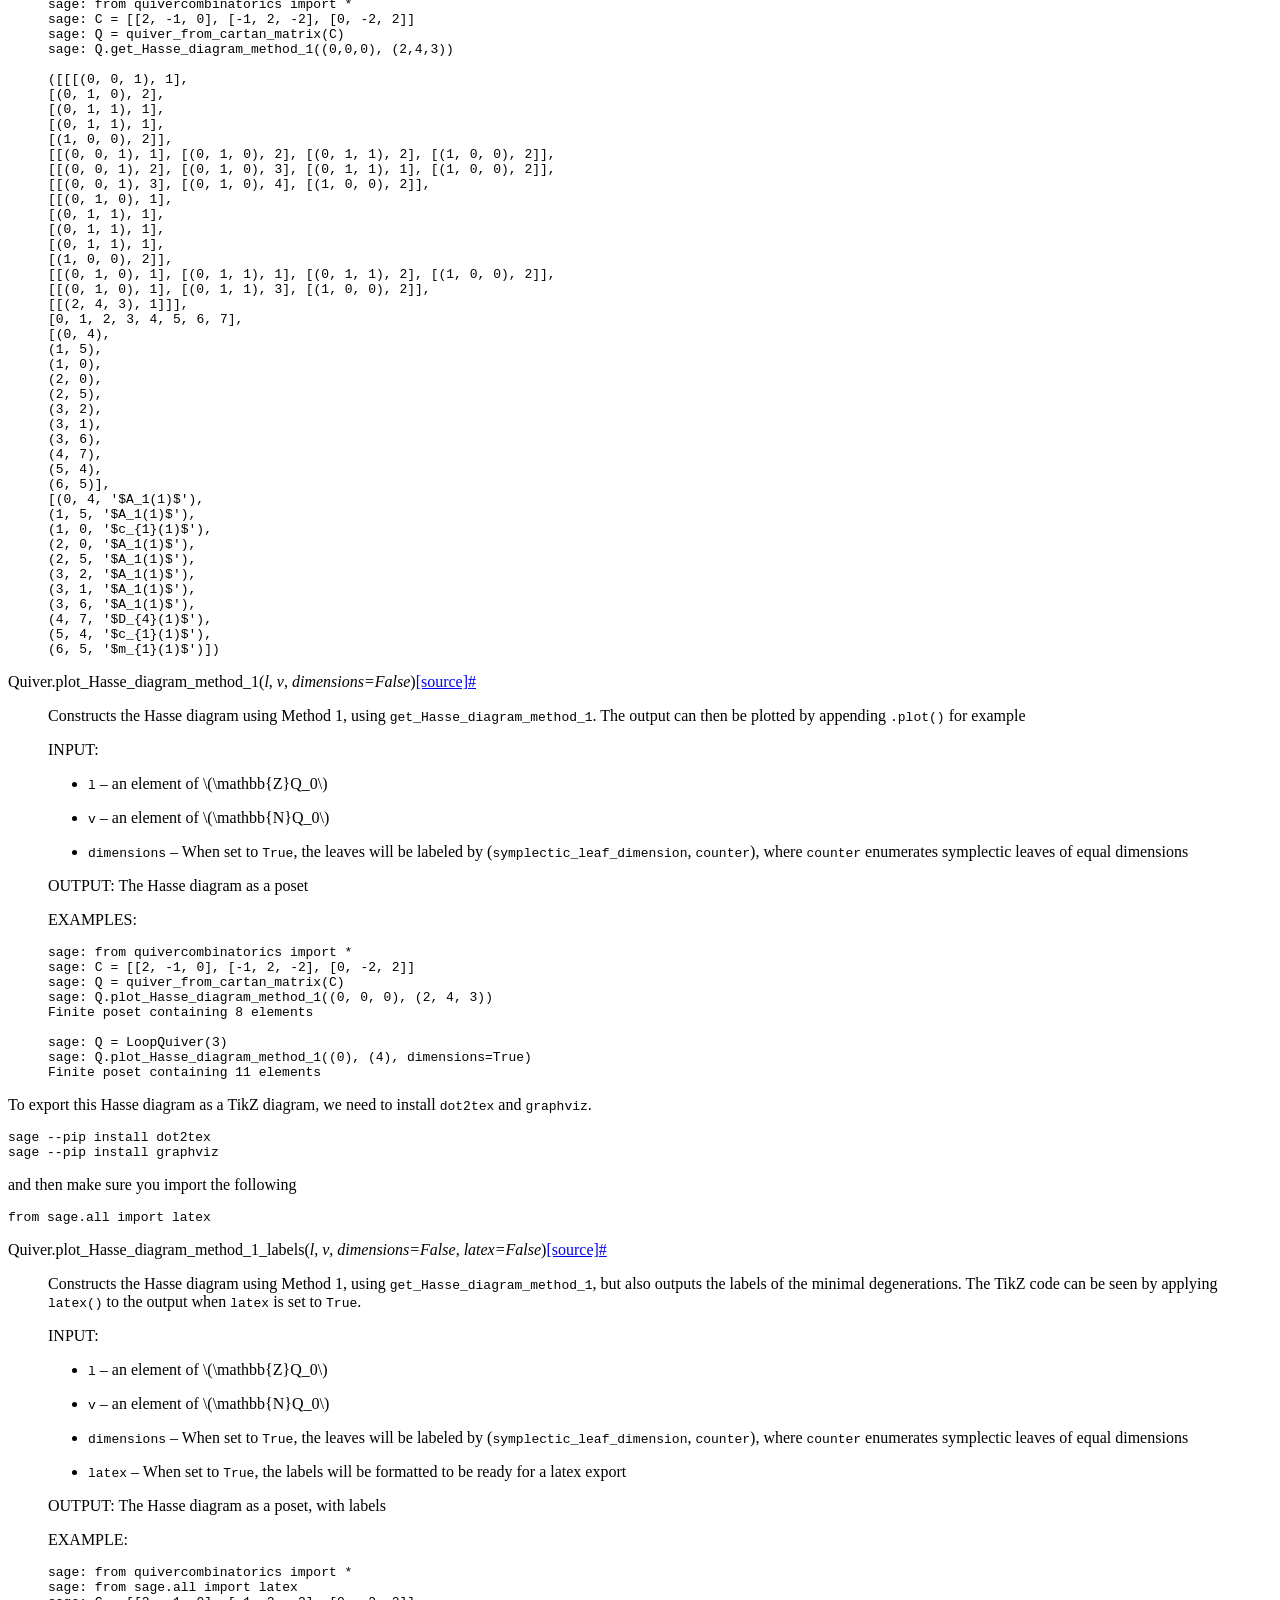
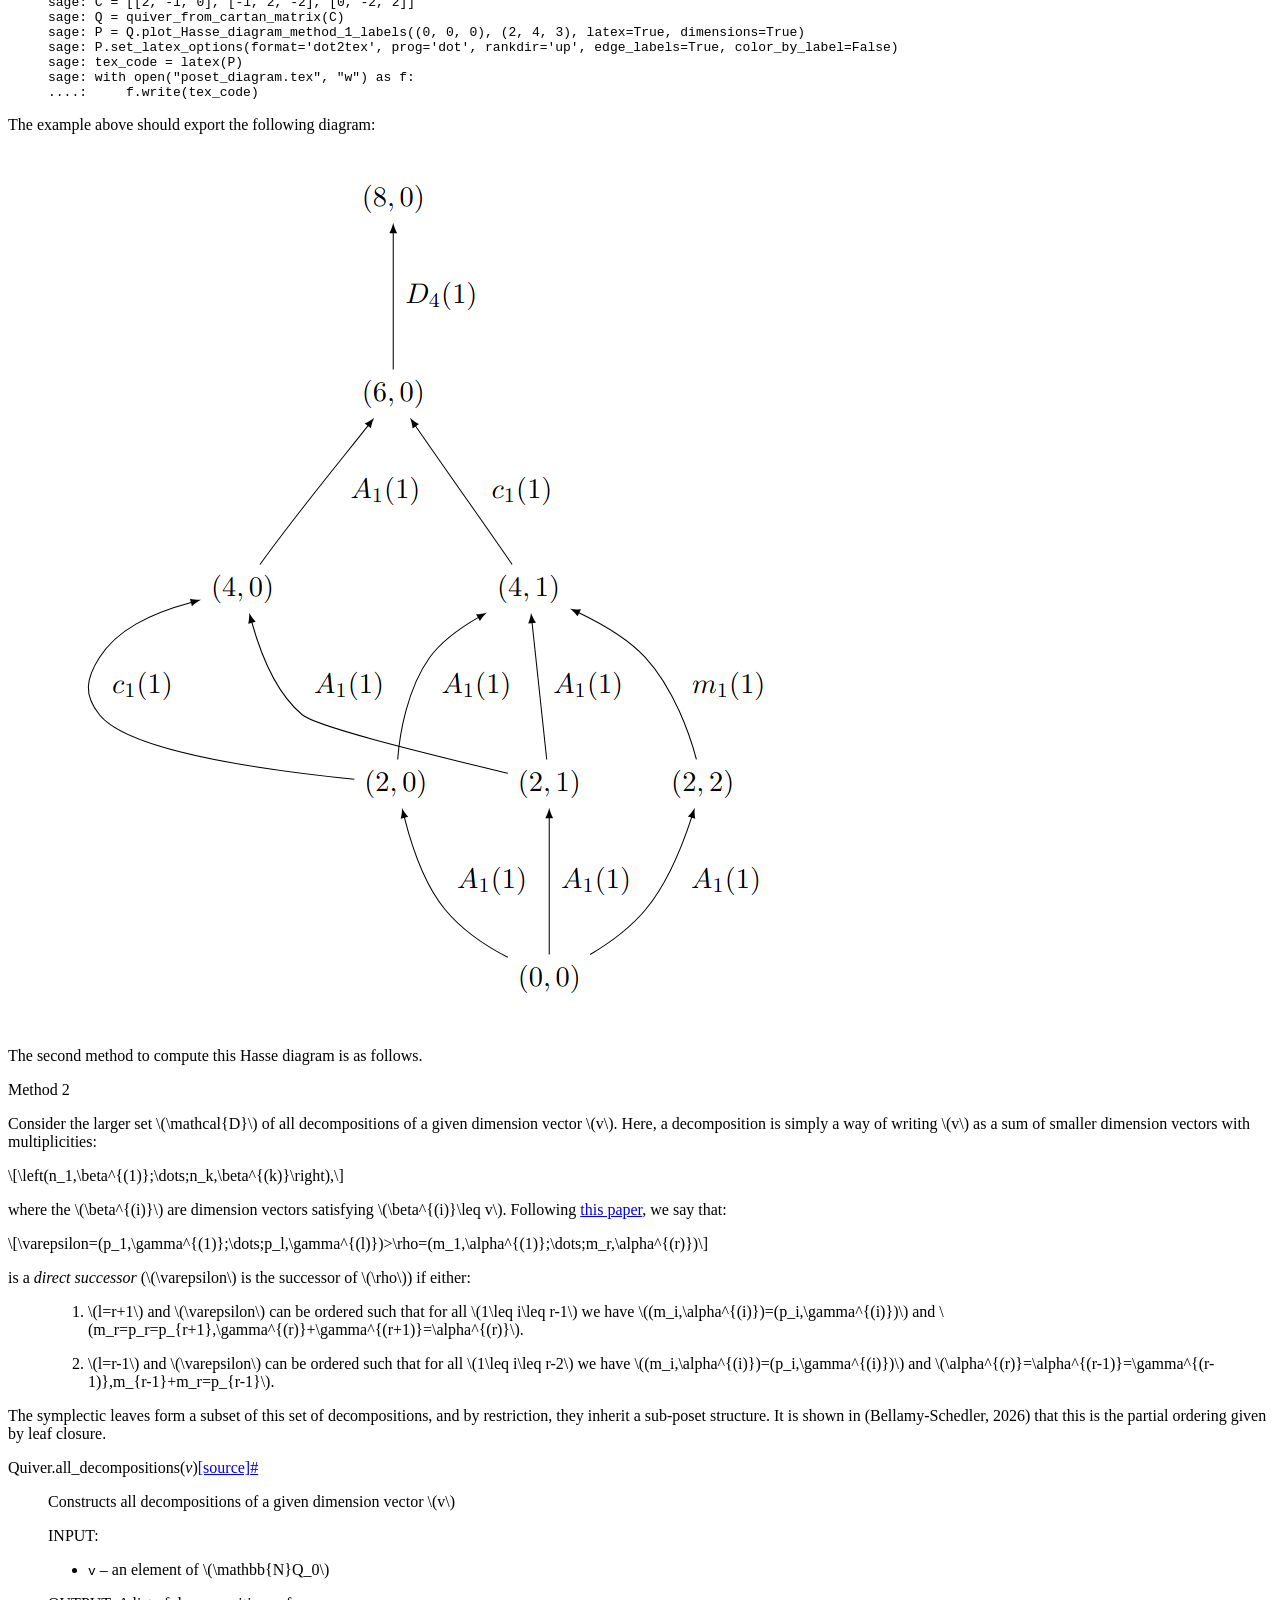
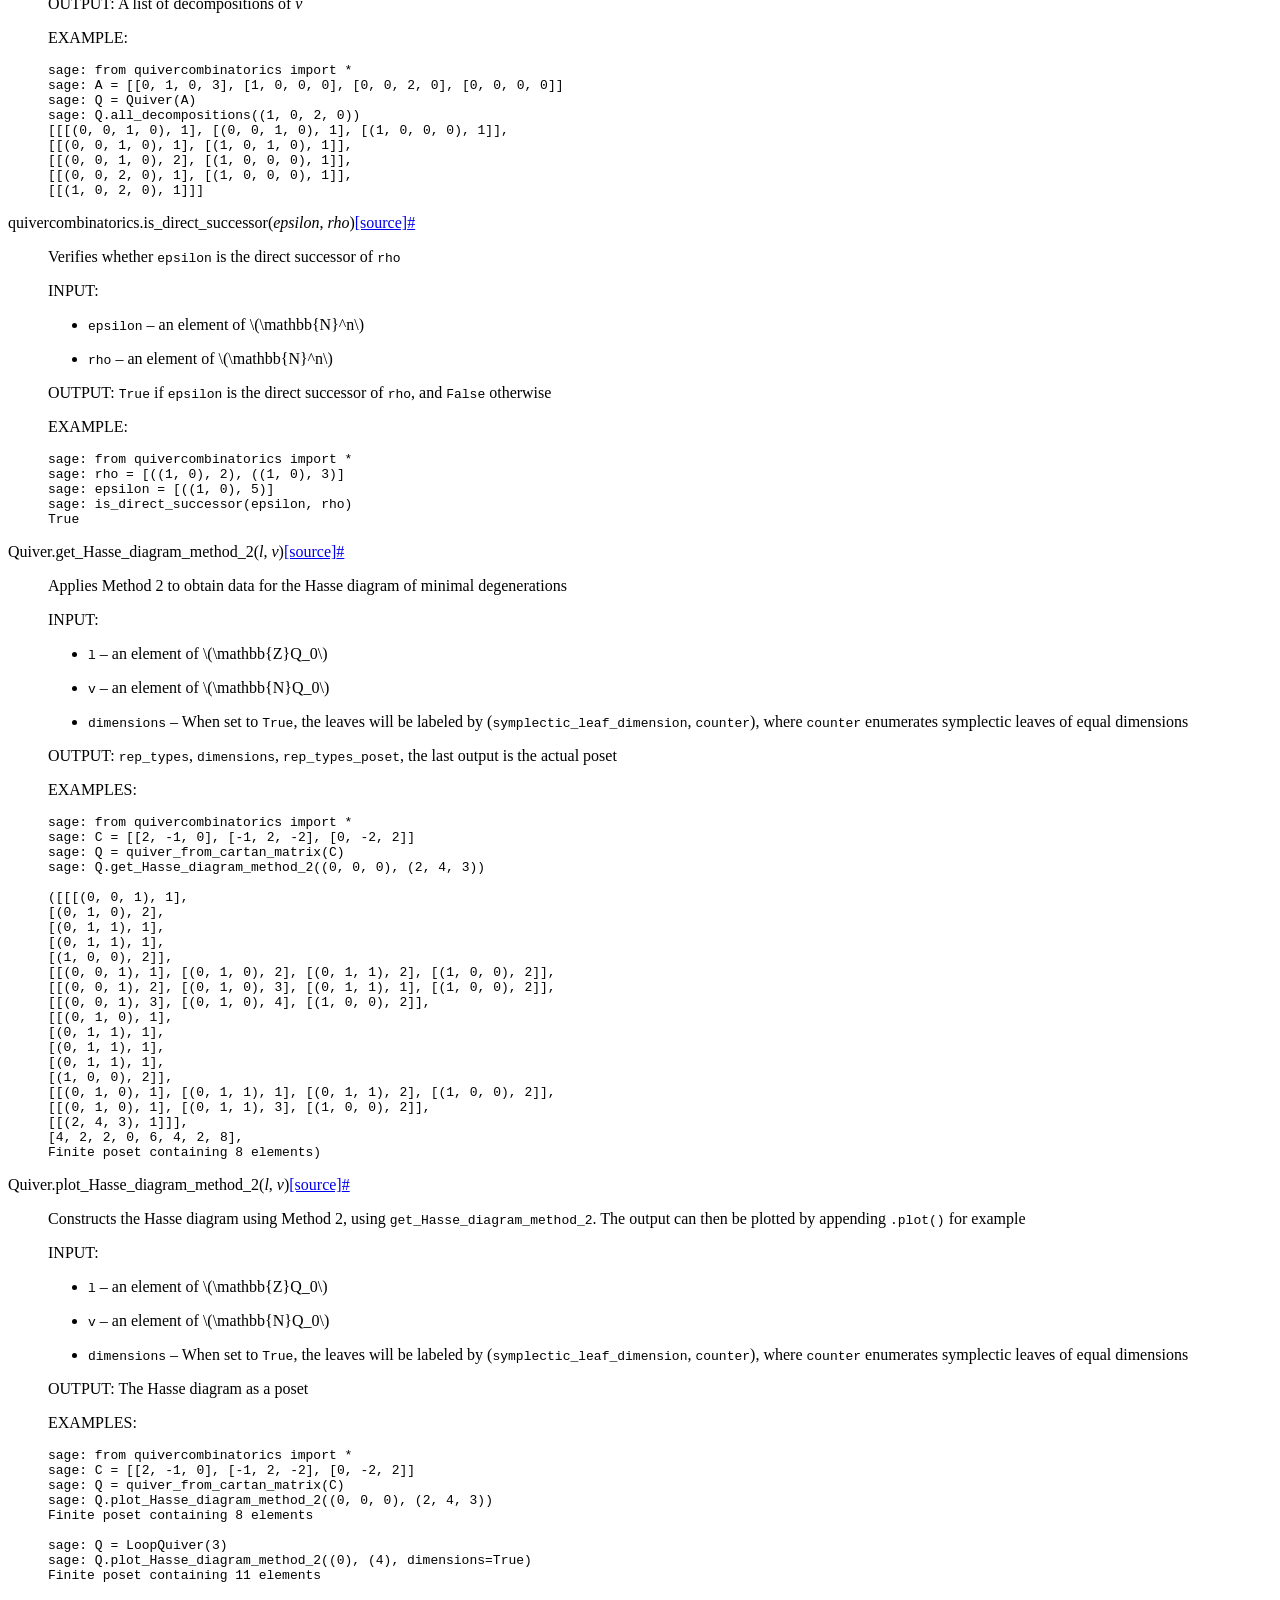
==== commit caf59b56: "Fixed ``counter`` for the last time" ====
--- a/docs/_build/html/index.html
+++ b/docs/_build/html/index.html
@@ -872,7 +872,7 @@
 <ul class="simple">
 <li><p><code class="docutils literal notranslate"><span class="pre">l</span></code> – an element of <span class="math notranslate nohighlight">\(\mathbb{Z}Q_0\)</span></p></li>
 <li><p><code class="docutils literal notranslate"><span class="pre">v</span></code> – an element of <span class="math notranslate nohighlight">\(\mathbb{N}Q_0\)</span></p></li>
-<li><p><code class="docutils literal notranslate"><span class="pre">dimensions</span></code> – When set to <code class="docutils literal notranslate"><span class="pre">True</span></code>, the leaves will be labeled by (<code class="docutils literal notranslate"><span class="pre">symplectic_leaf_dimension</span></code>,``counter``), where <code class="docutils literal notranslate"><span class="pre">counter</span></code> enumerates symplectic leaves of equal dimensions</p></li>
+<li><p><code class="docutils literal notranslate"><span class="pre">dimensions</span></code> – When set to <code class="docutils literal notranslate"><span class="pre">True</span></code>, the leaves will be labeled by (<code class="docutils literal notranslate"><span class="pre">symplectic_leaf_dimension</span></code>, <code class="docutils literal notranslate"><span class="pre">counter</span></code>), where <code class="docutils literal notranslate"><span class="pre">counter</span></code> enumerates symplectic leaves of equal dimensions</p></li>
 </ul>
 <p>OUTPUT: <code class="docutils literal notranslate"><span class="pre">all_leaves</span></code>, <code class="docutils literal notranslate"><span class="pre">elements</span></code>, <code class="docutils literal notranslate"><span class="pre">relations</span></code>, <code class="docutils literal notranslate"><span class="pre">edge_labels</span></code>, the latter three are required to construct the Hasse diagram of minimal degenerations</p>
 <p>EXAMPLES:</p>
@@ -1055,7 +1055,7 @@
 <ul class="simple">
 <li><p><code class="docutils literal notranslate"><span class="pre">l</span></code> – an element of <span class="math notranslate nohighlight">\(\mathbb{Z}Q_0\)</span></p></li>
 <li><p><code class="docutils literal notranslate"><span class="pre">v</span></code> – an element of <span class="math notranslate nohighlight">\(\mathbb{N}Q_0\)</span></p></li>
-<li><p><code class="docutils literal notranslate"><span class="pre">dimensions</span></code> – When set to <code class="docutils literal notranslate"><span class="pre">True</span></code>, the leaves will be labeled by (<code class="docutils literal notranslate"><span class="pre">symplectic_leaf_dimension</span></code>,``counter``), where <code class="docutils literal notranslate"><span class="pre">counter</span></code> enumerates symplectic leaves of equal dimensions</p></li>
+<li><p><code class="docutils literal notranslate"><span class="pre">dimensions</span></code> – When set to <code class="docutils literal notranslate"><span class="pre">True</span></code>, the leaves will be labeled by (<code class="docutils literal notranslate"><span class="pre">symplectic_leaf_dimension</span></code>, <code class="docutils literal notranslate"><span class="pre">counter</span></code>), where <code class="docutils literal notranslate"><span class="pre">counter</span></code> enumerates symplectic leaves of equal dimensions</p></li>
 </ul>
 <p>OUTPUT: <code class="docutils literal notranslate"><span class="pre">rep_types</span></code>, <code class="docutils literal notranslate"><span class="pre">dimensions</span></code>, <code class="docutils literal notranslate"><span class="pre">rep_types_poset</span></code>, the last output is the actual poset</p>
 <p>EXAMPLES:</p>
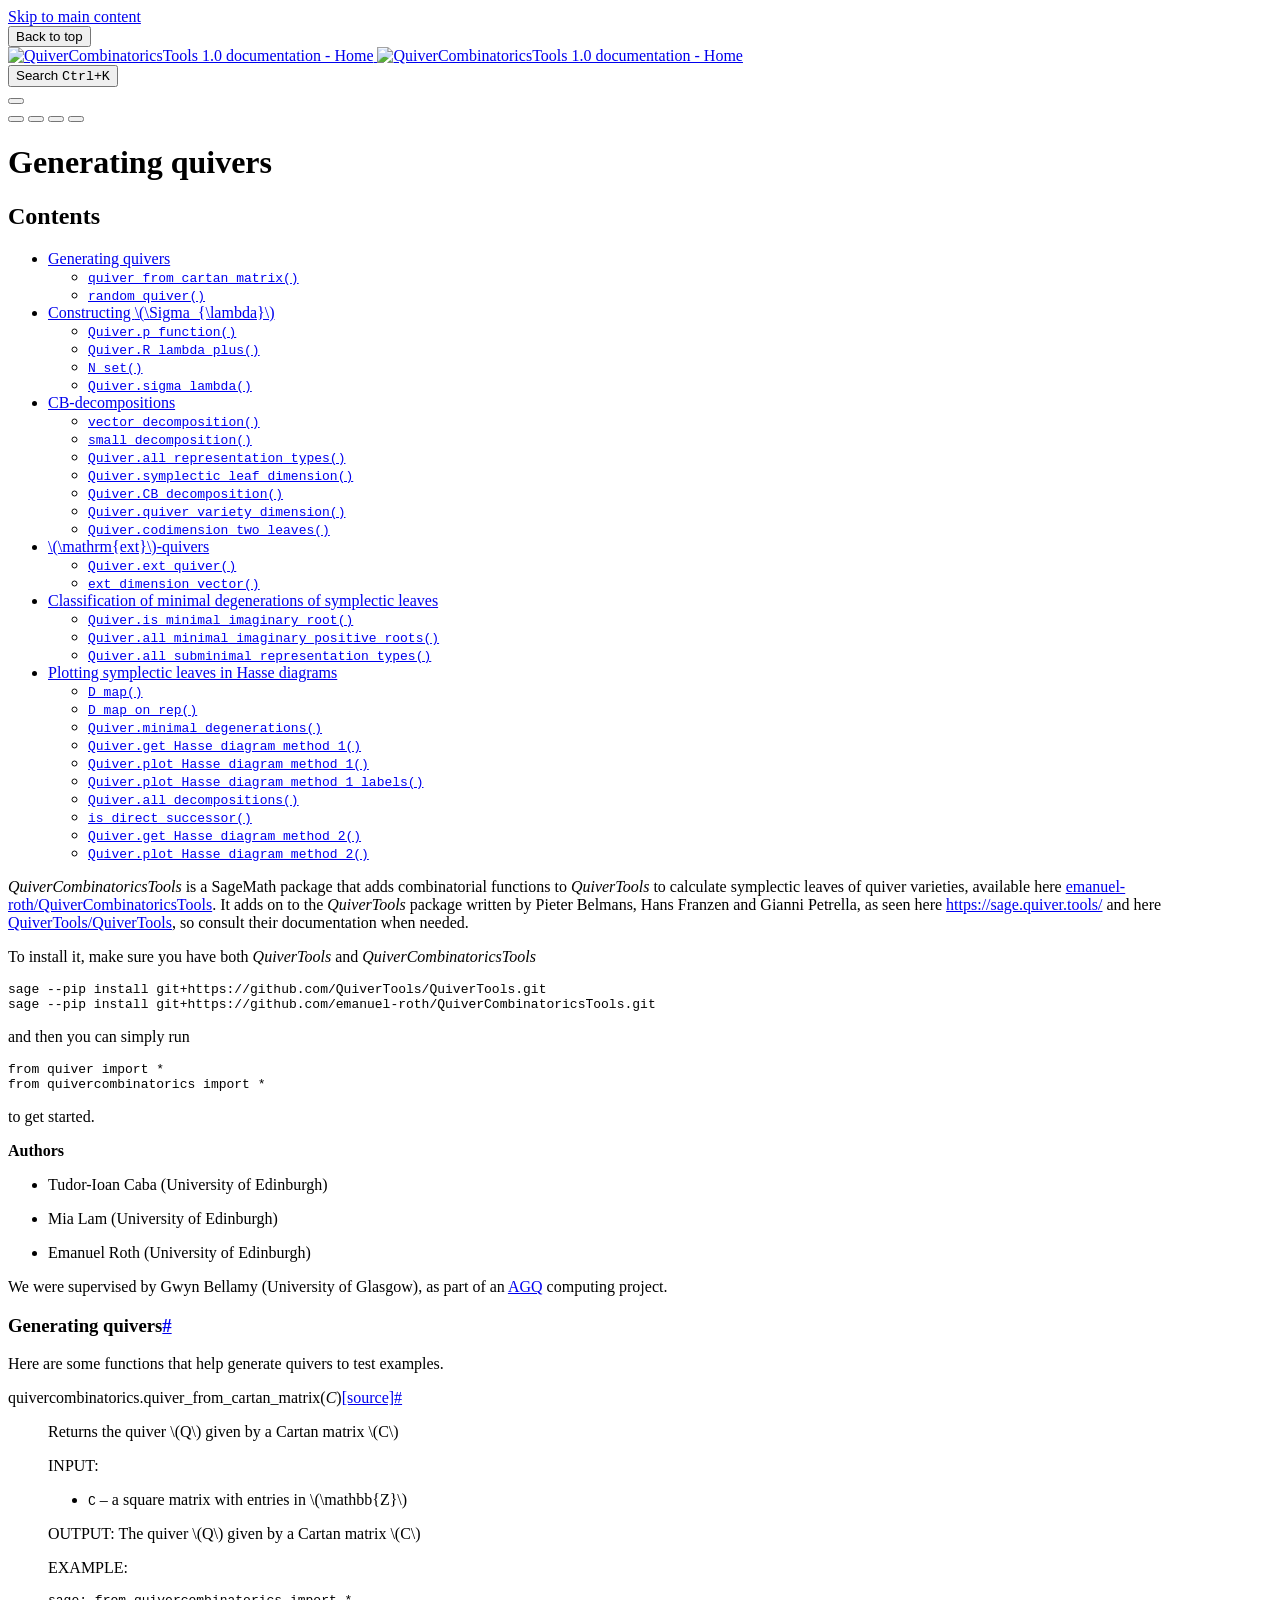
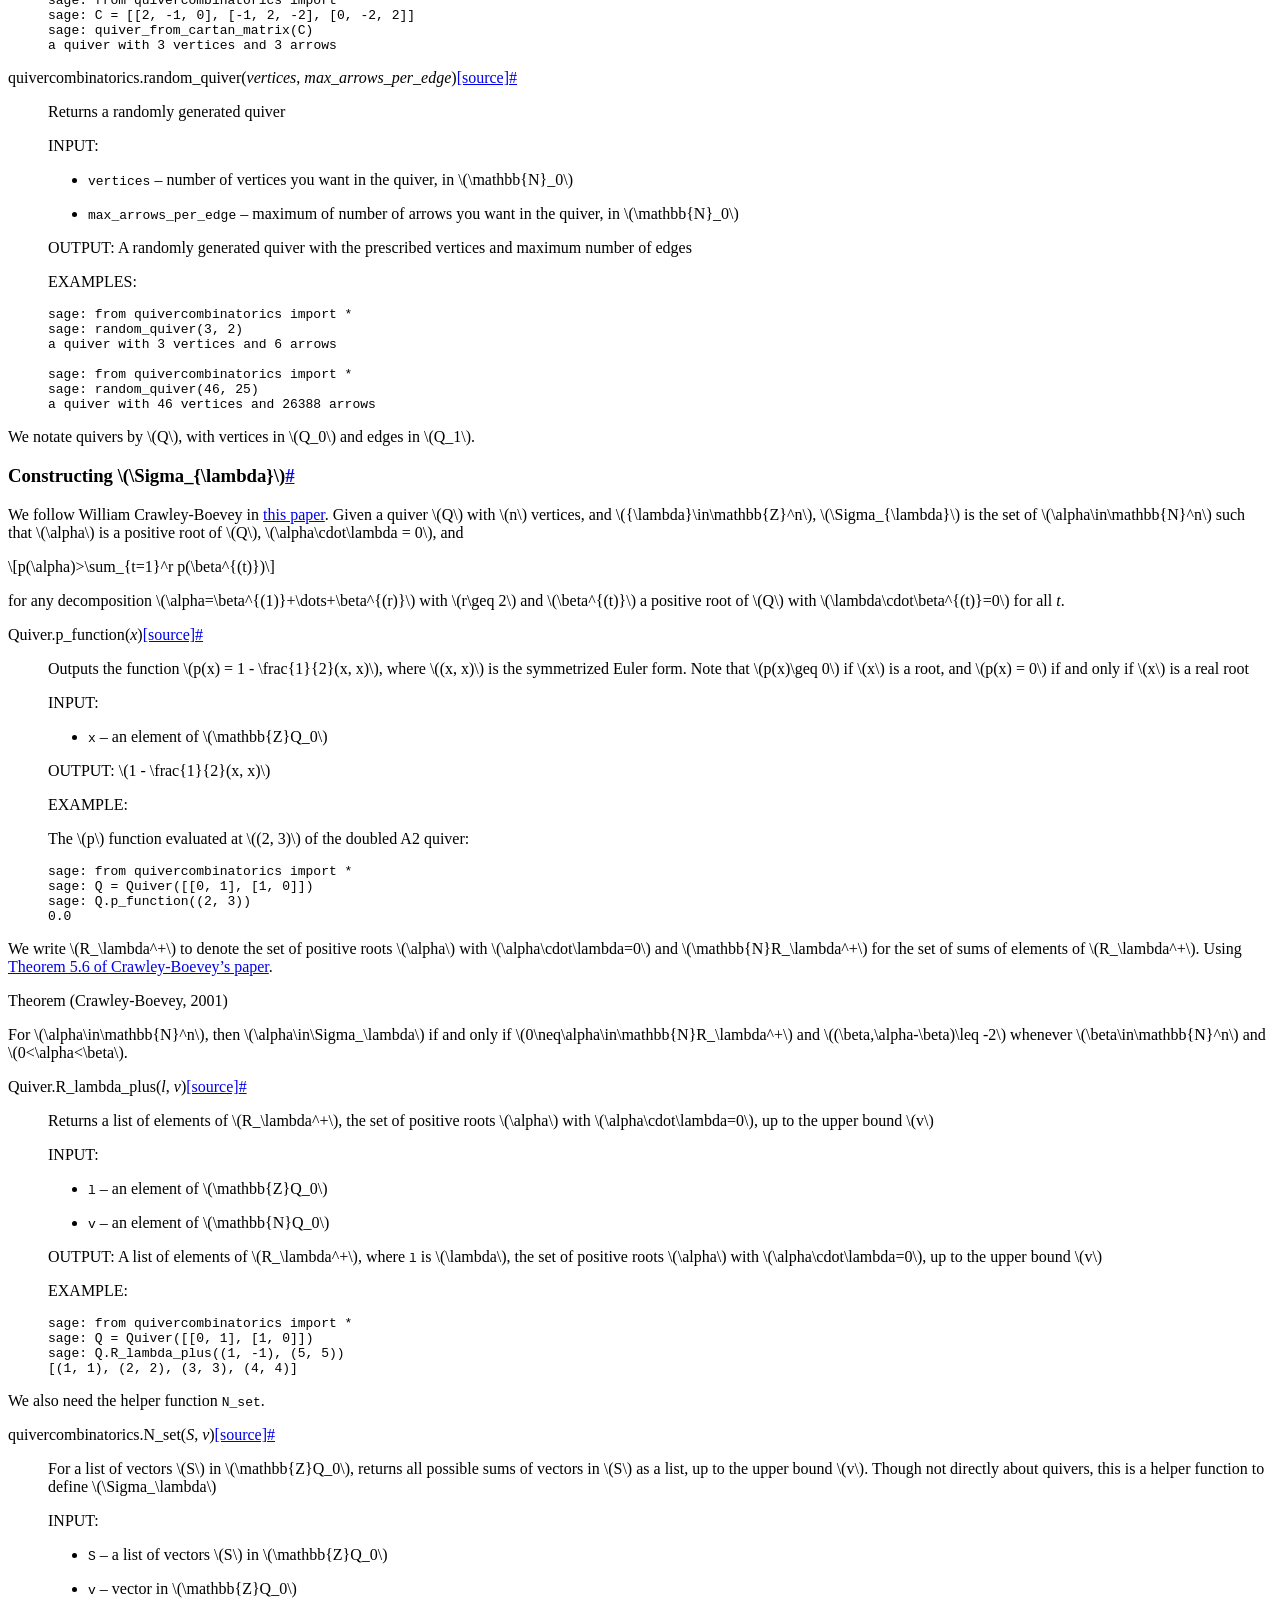
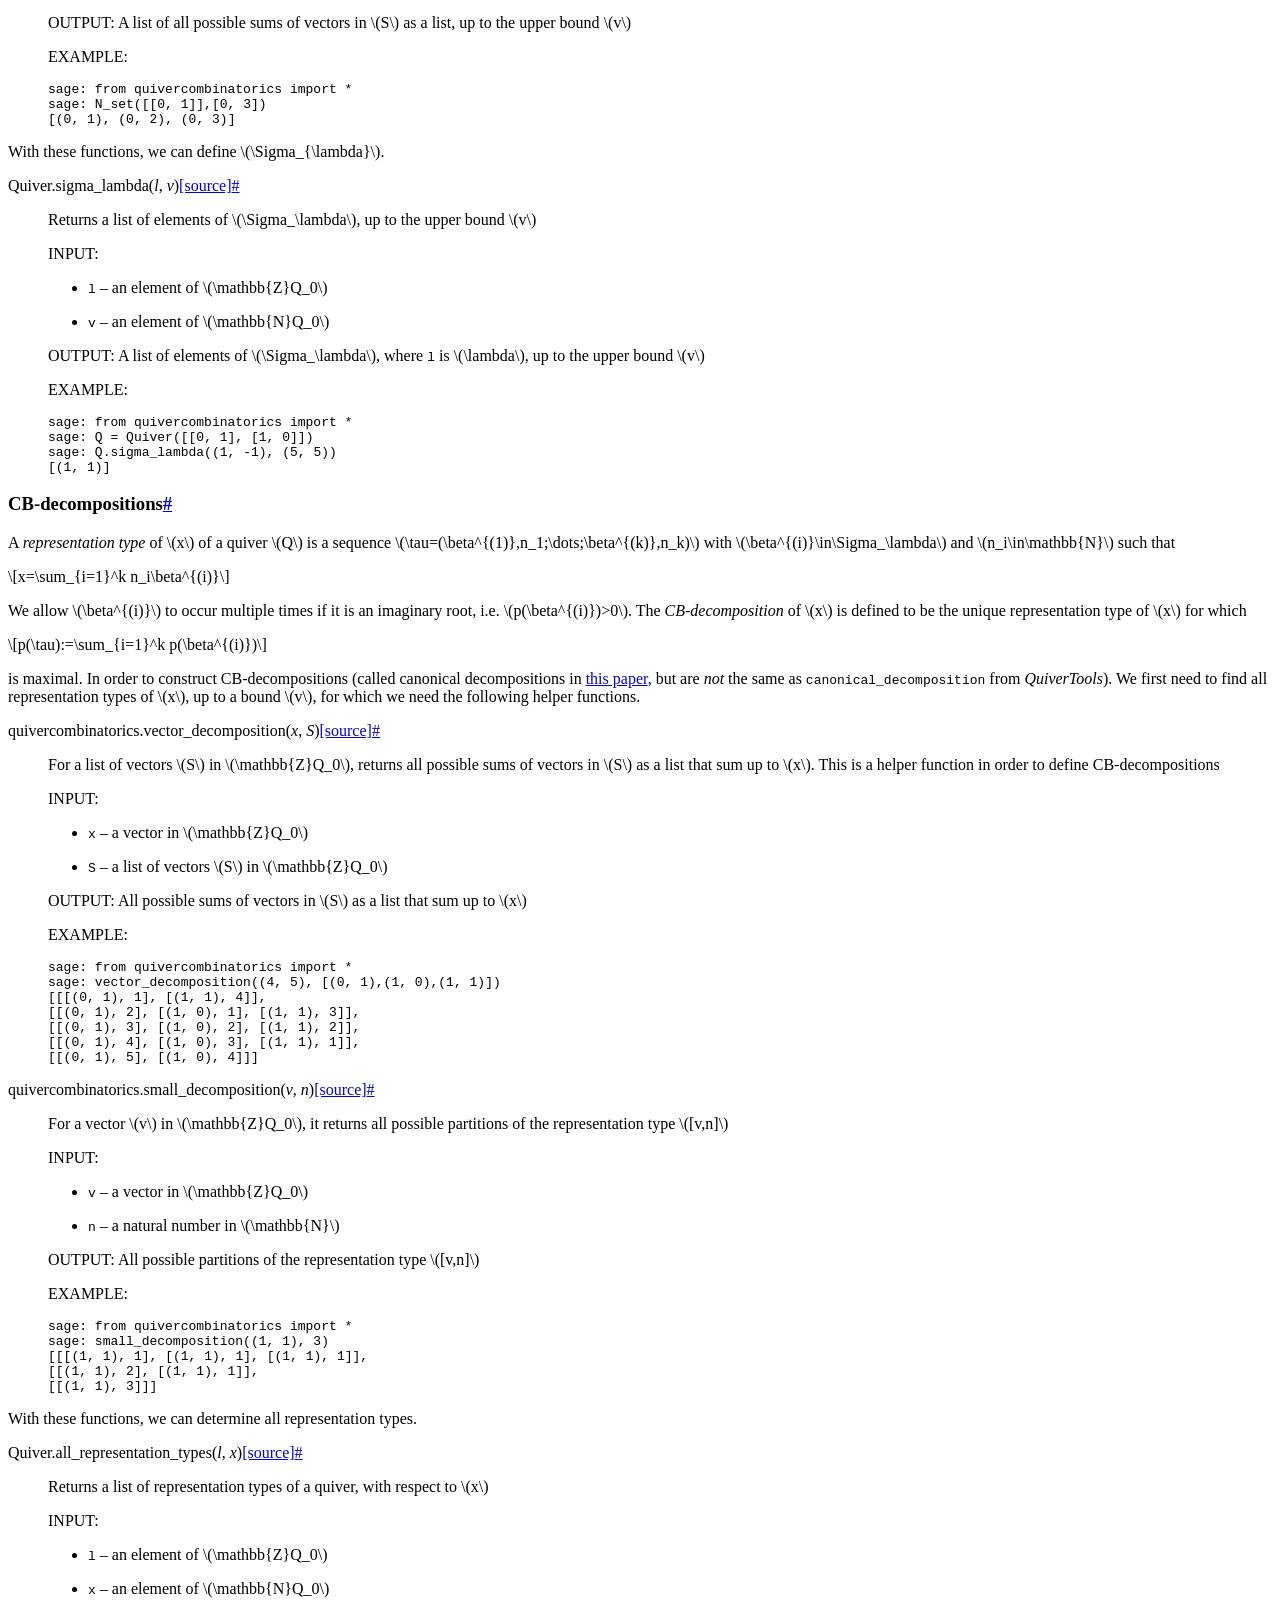
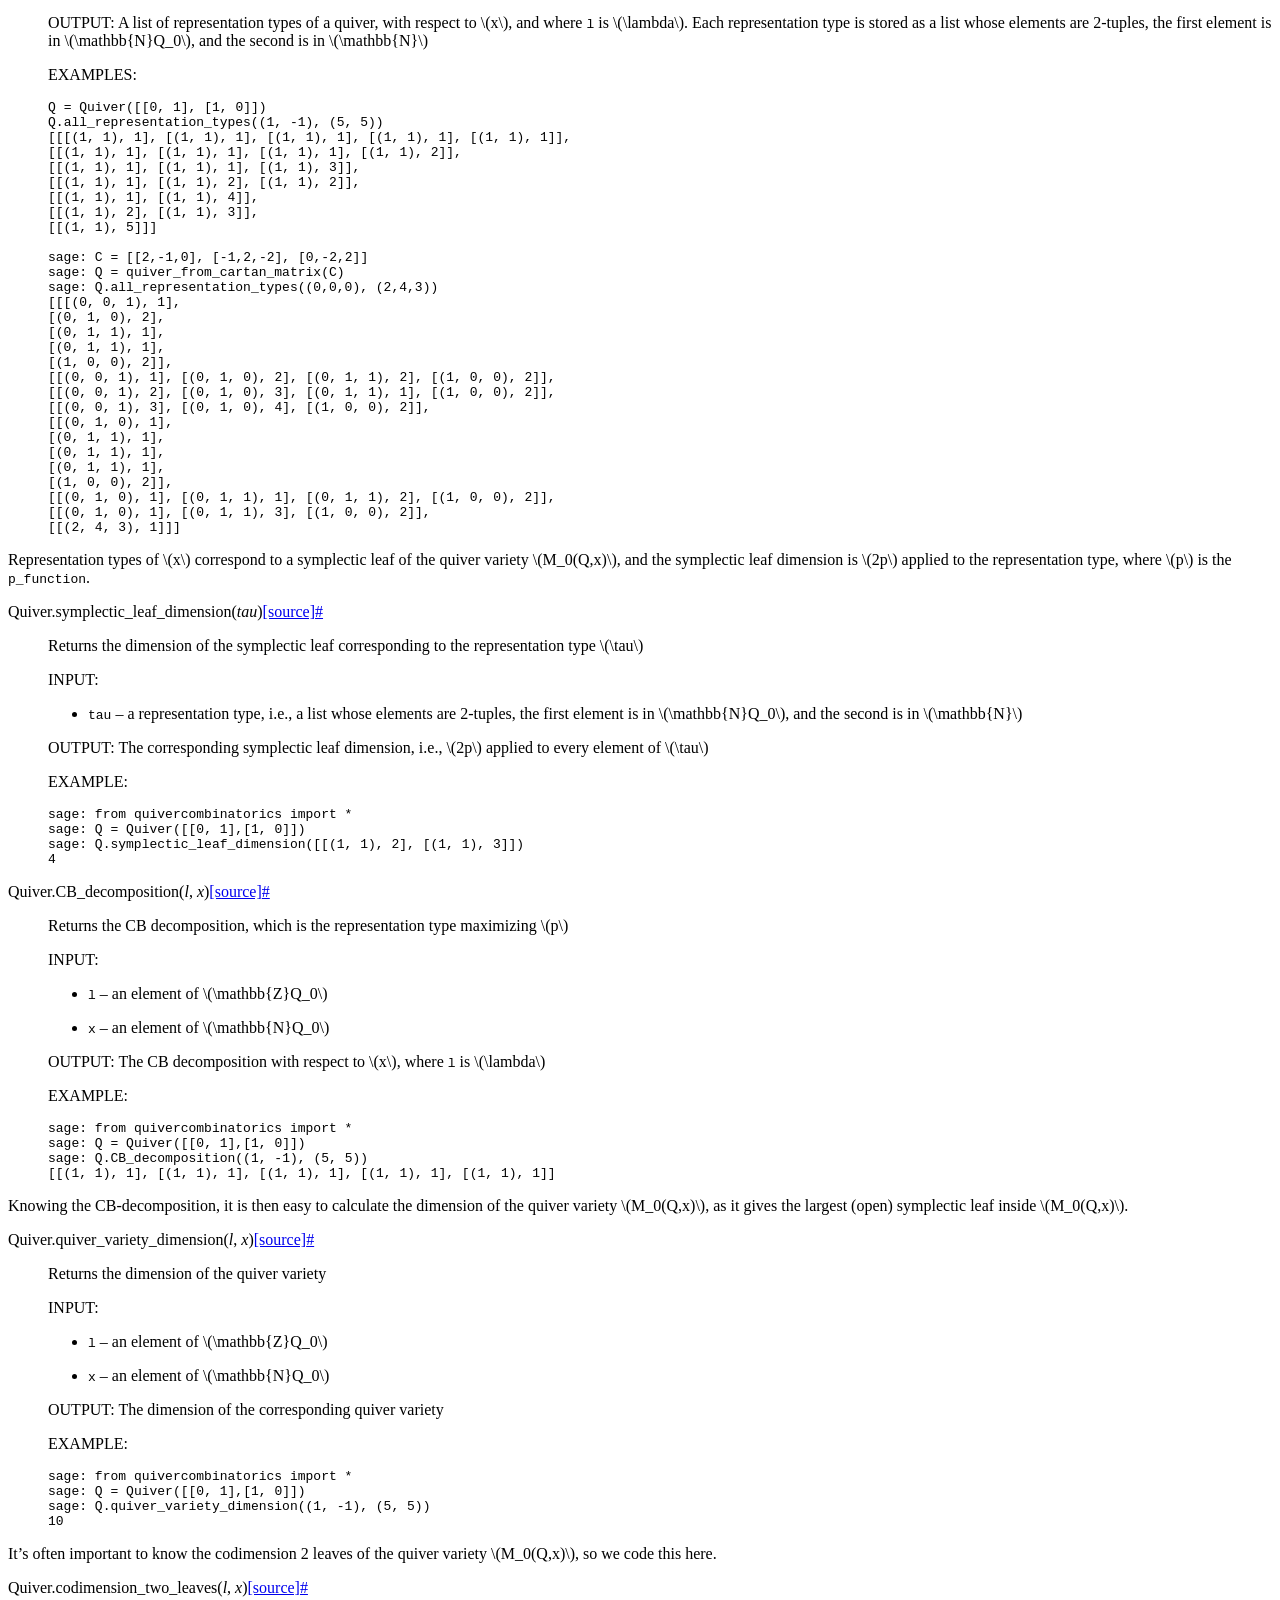
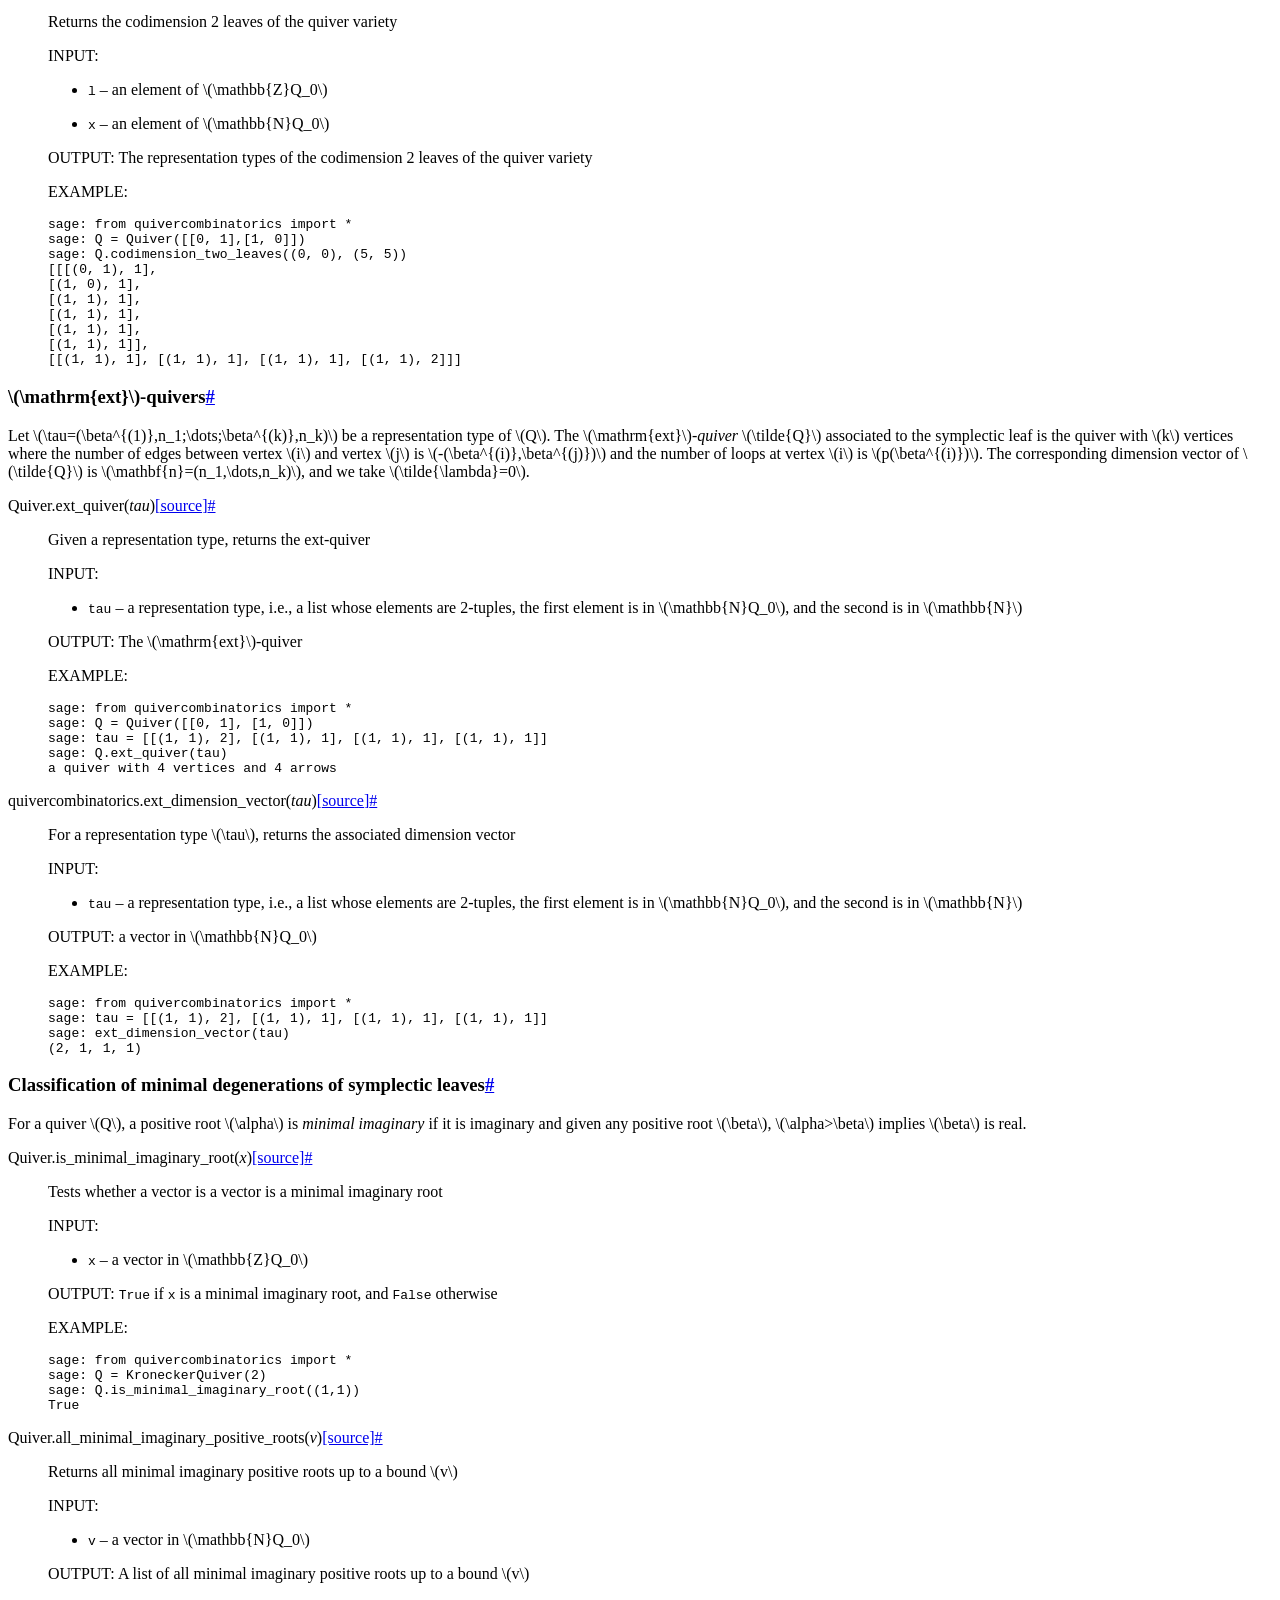
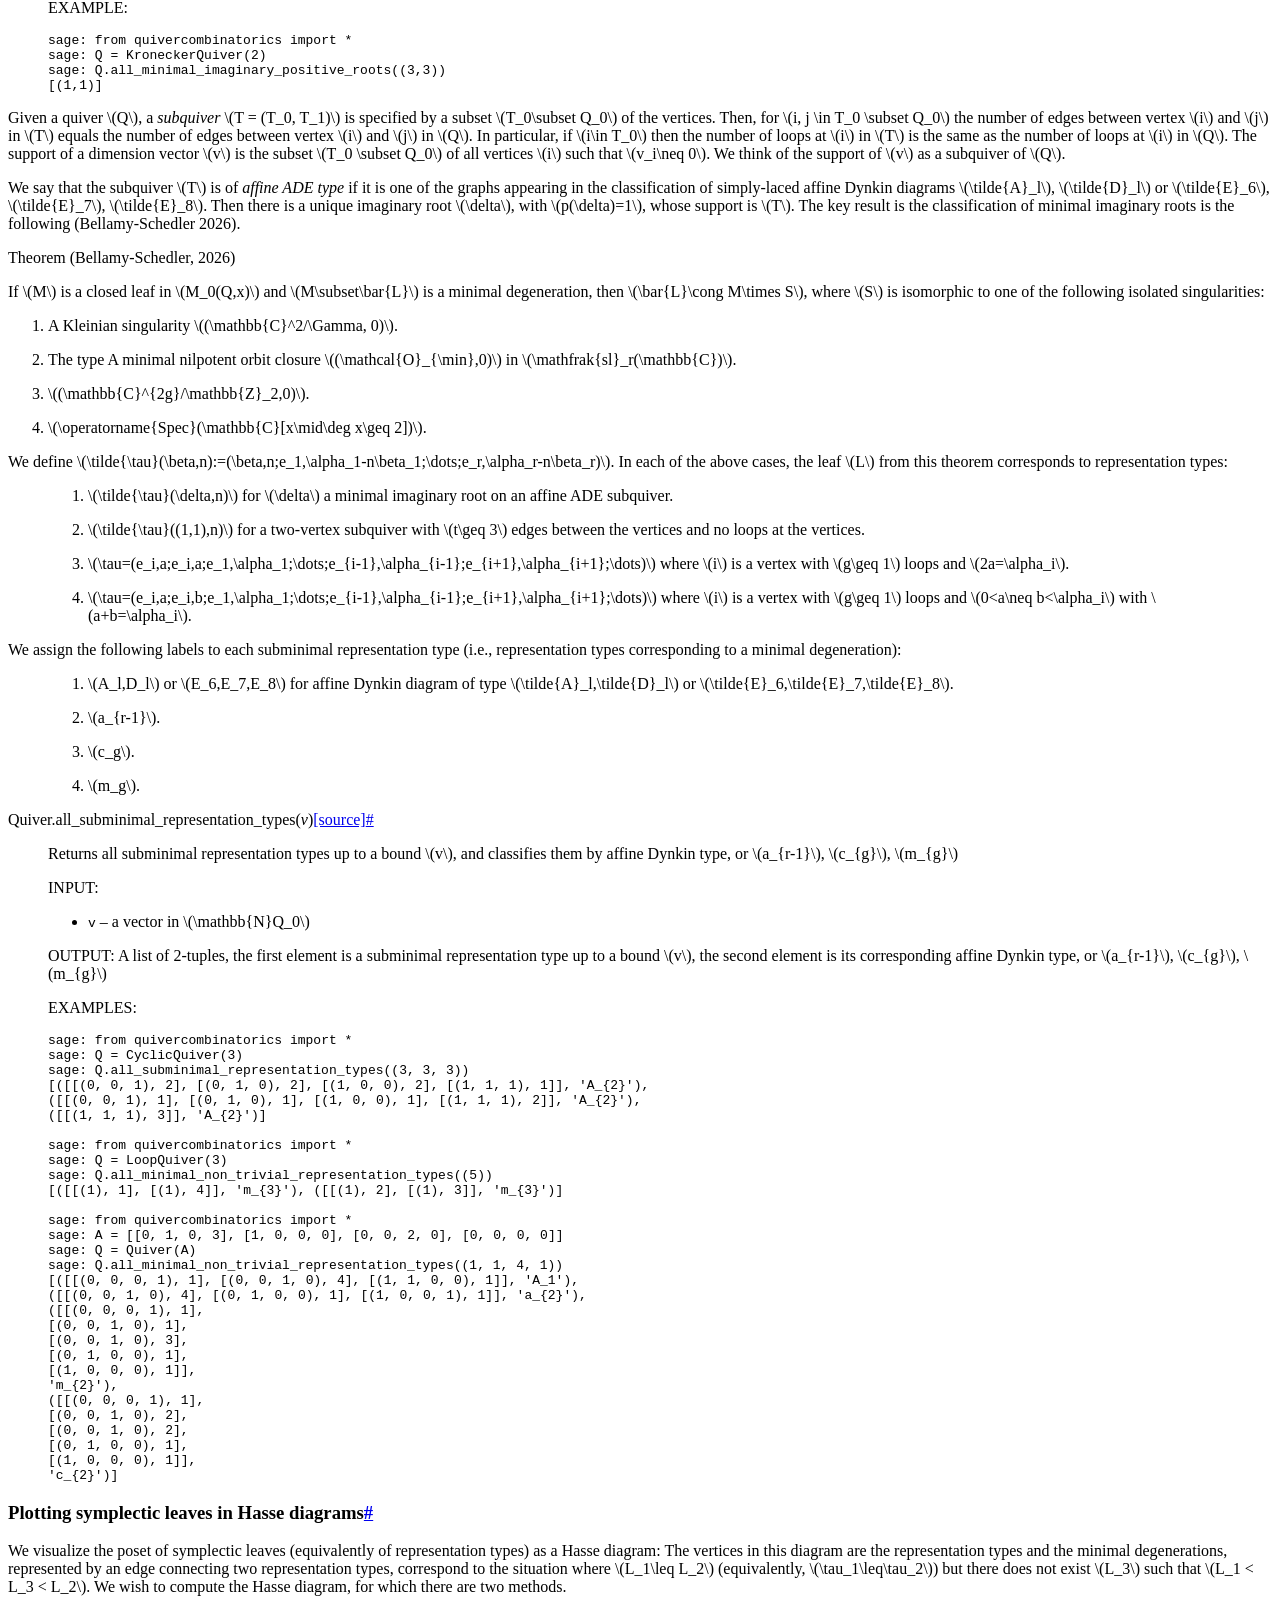
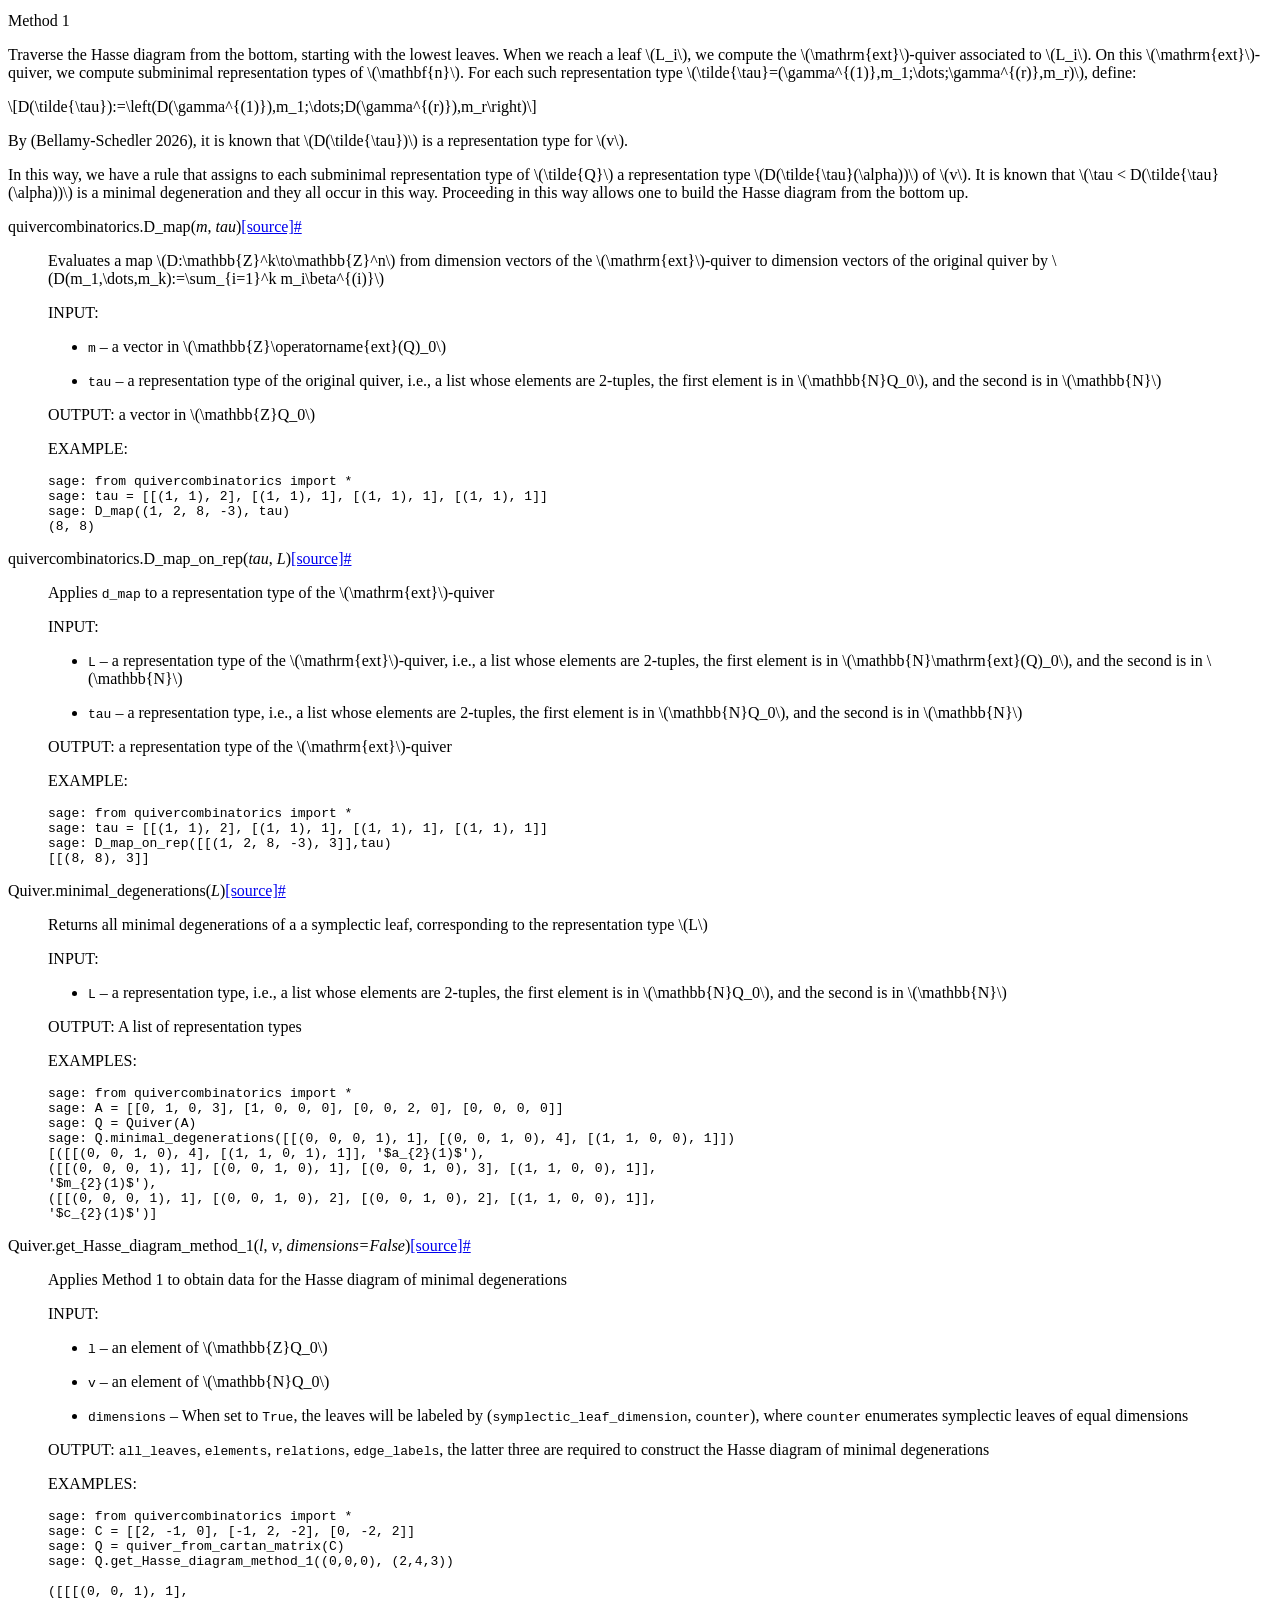
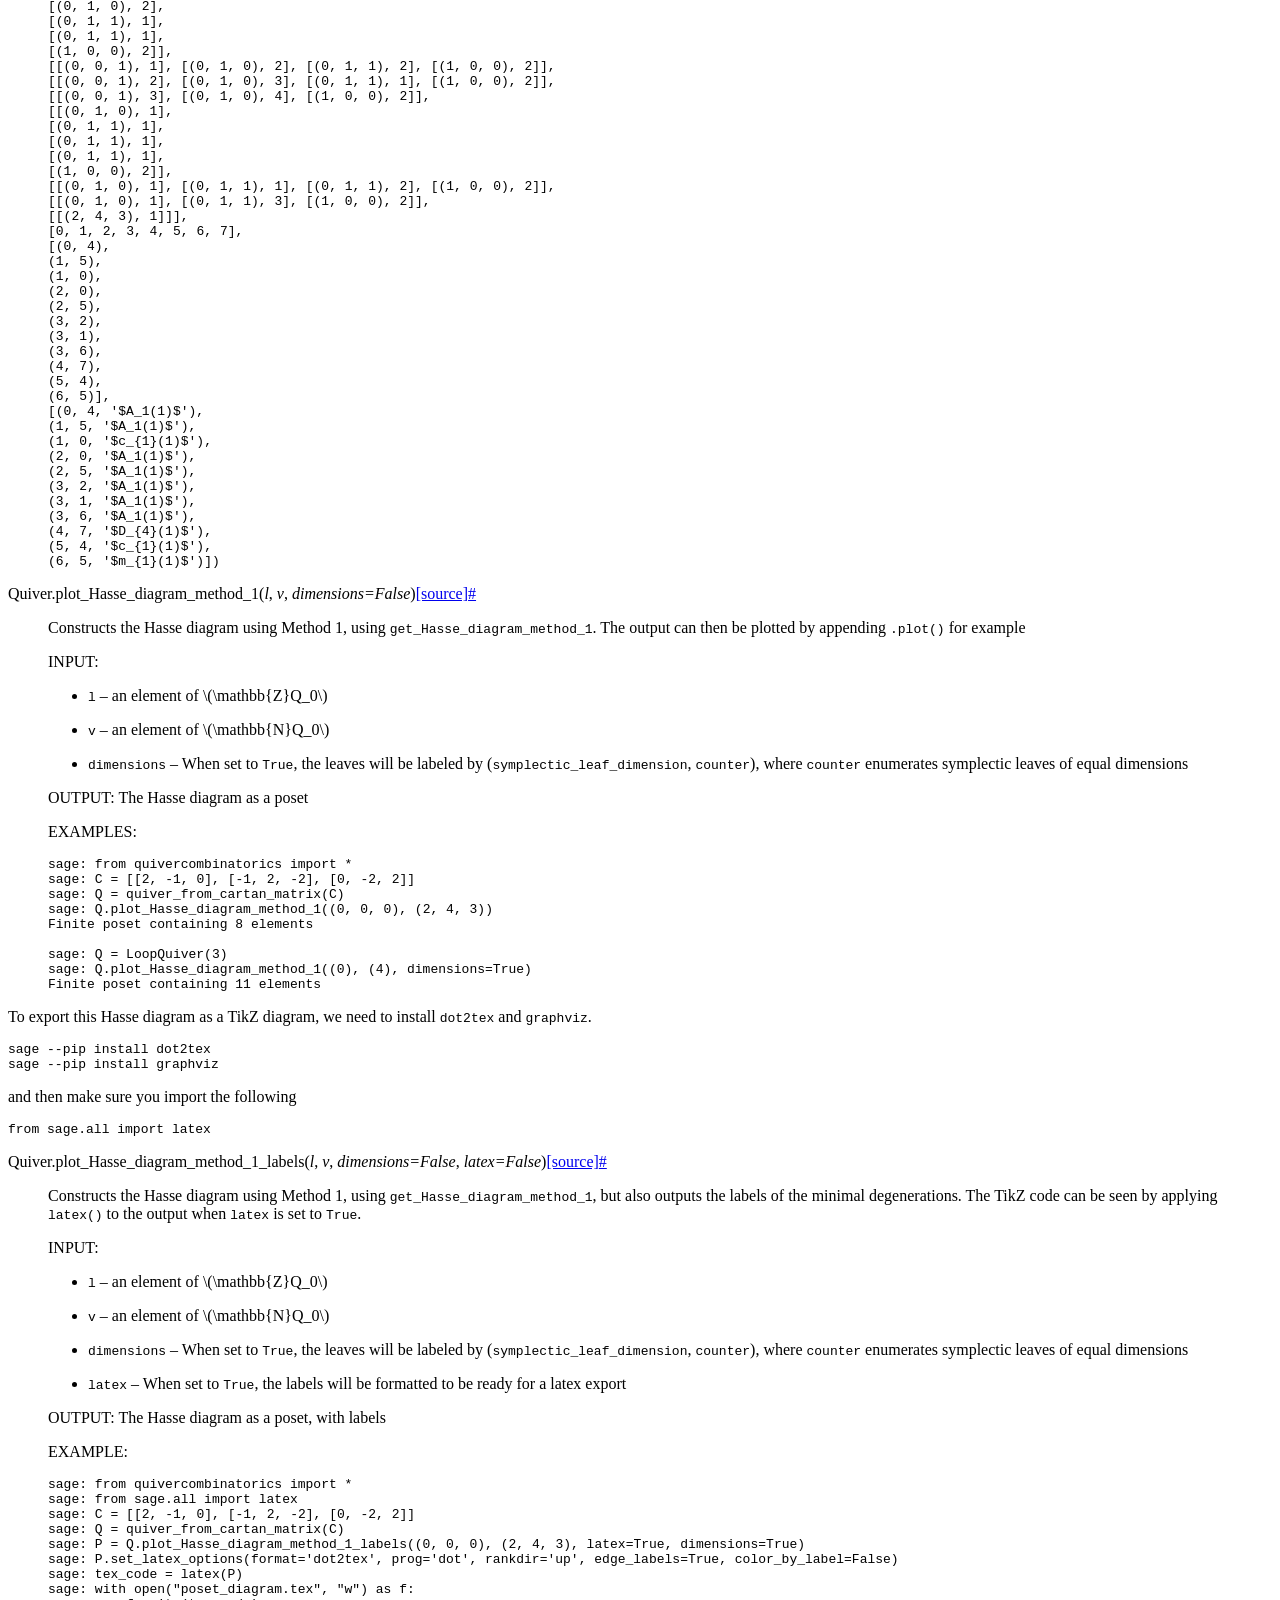
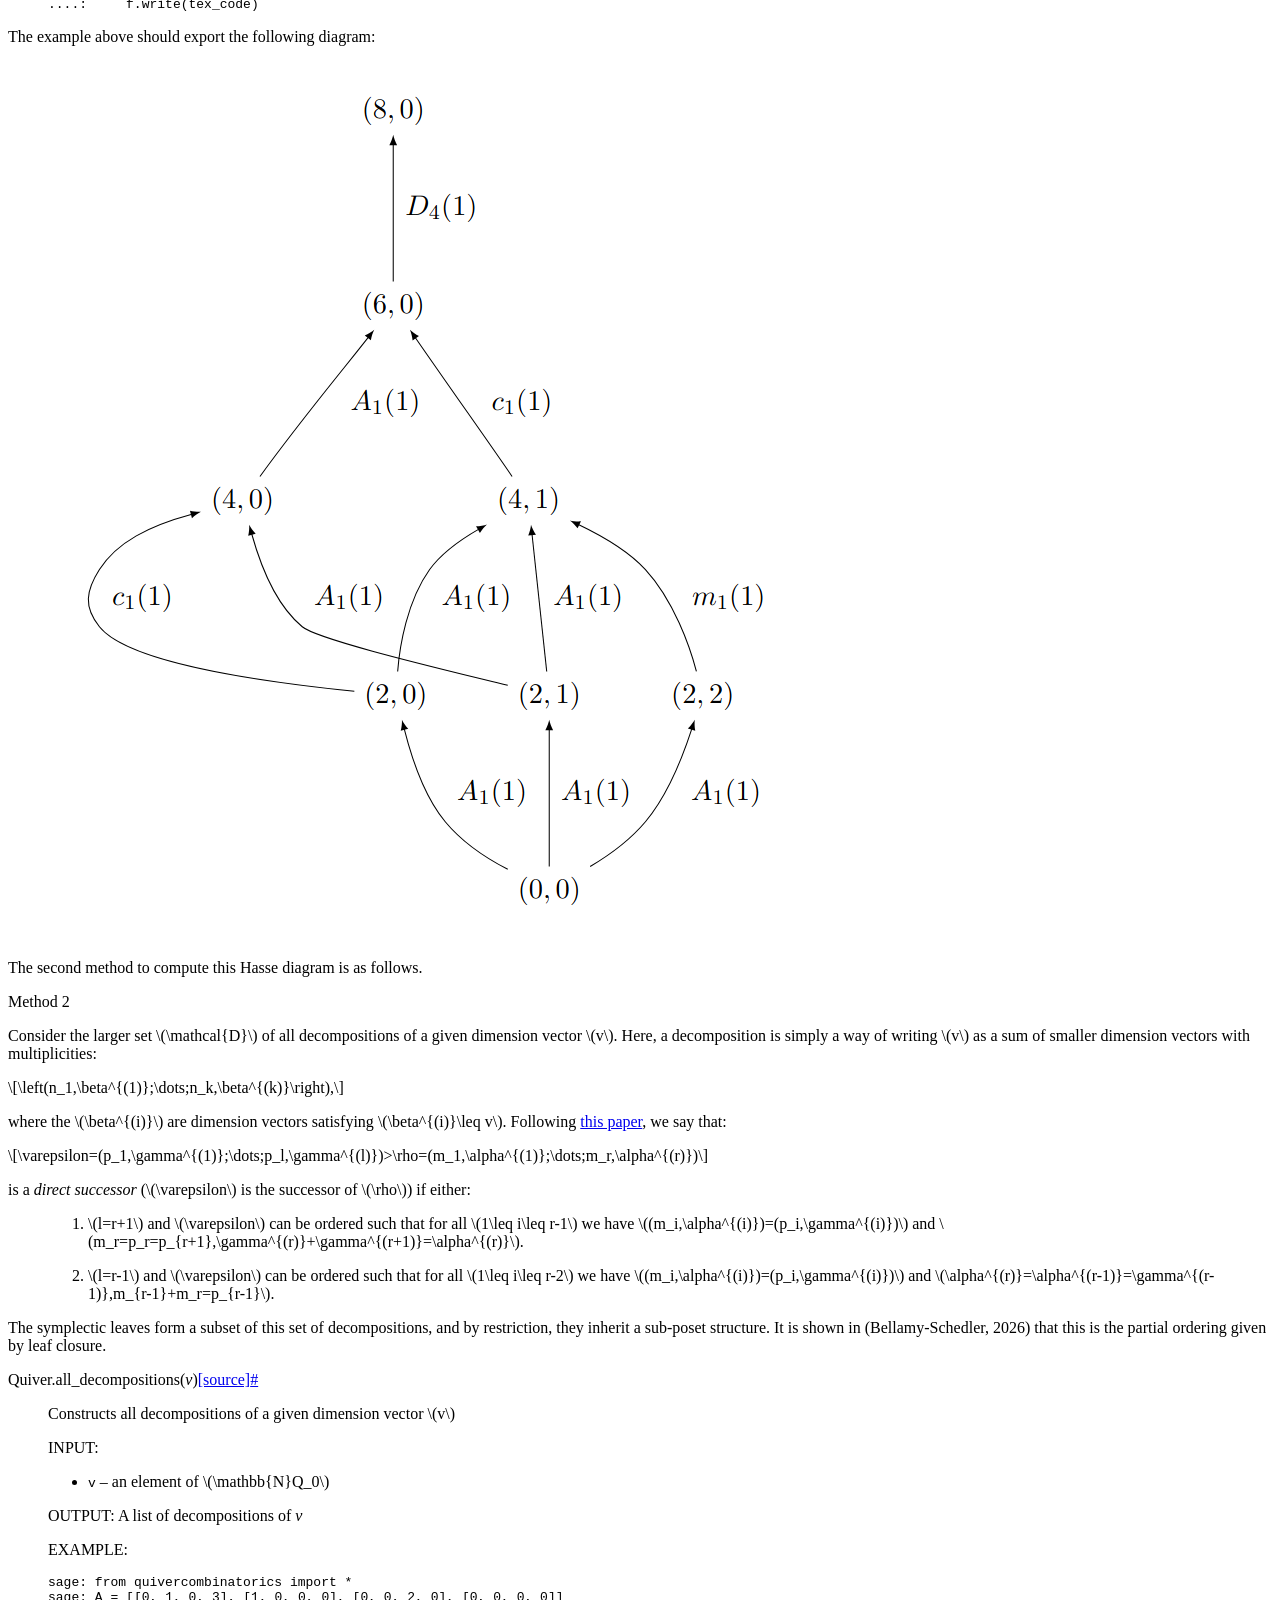
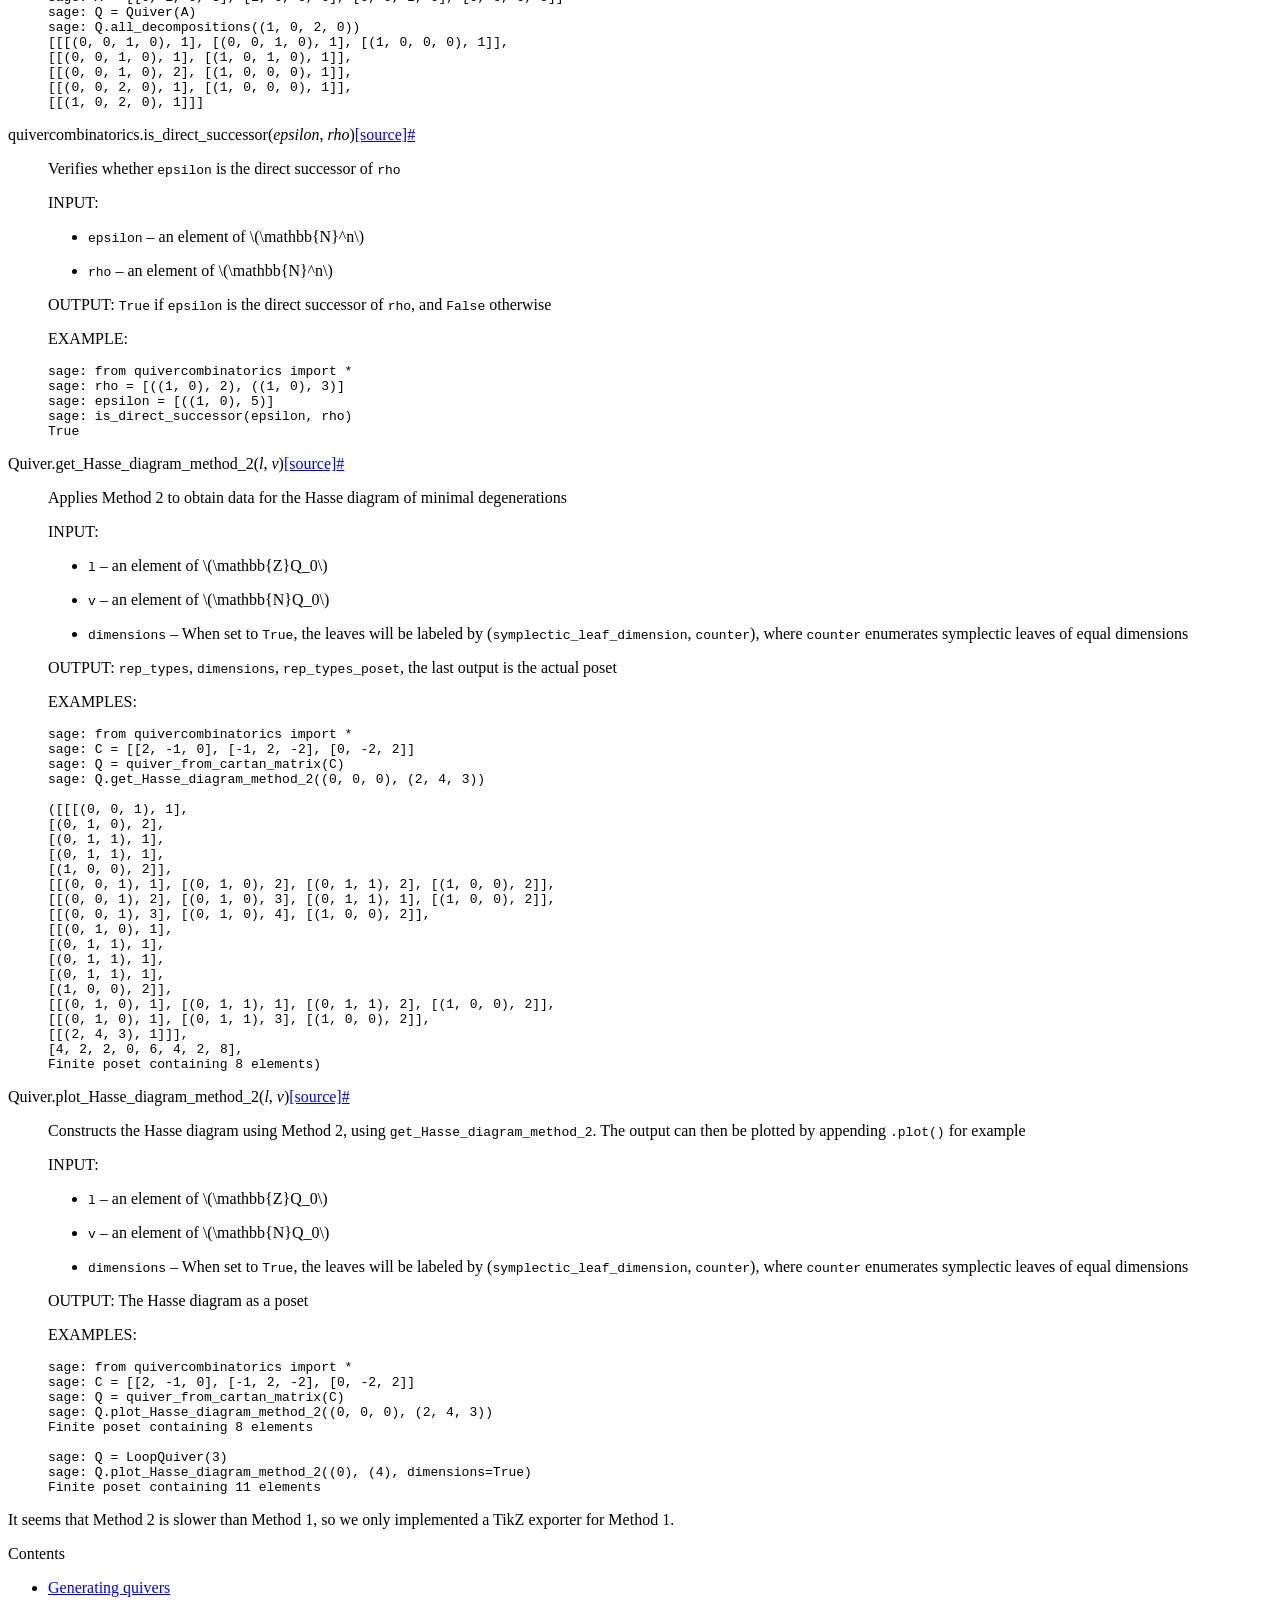
==== commit 460600c7: "Removed title and removed custom.css" ====
--- a/docs/_build/html/index.html
+++ b/docs/_build/html/index.html
@@ -8,7 +8,7 @@
     <meta charset="utf-8" />
     <meta name="viewport" content="width=device-width, initial-scale=1.0" /><meta name="viewport" content="width=device-width, initial-scale=1" />
 
-    <title>QuiverCombinatoricsTools &#8212; QuiverCombinatoricsTools 1.0 documentation</title>
+    <title>Generating quivers &#8212; QuiverCombinatoricsTools 1.0 documentation</title>
   
   
   
@@ -234,7 +234,7 @@
               
 
 <div id="jb-print-docs-body" class="onlyprint">
-    <h1>QuiverCombinatoricsTools</h1>
+    <h1>Generating quivers</h1>
     <!-- Table of contents -->
     <div id="print-main-content">
         <div id="jb-print-toc">
@@ -244,53 +244,54 @@
             </div>
             <nav aria-label="Page">
                 <ul class="visible nav section-nav flex-column">
-<li class="toc-h2 nav-item toc-entry"><a class="reference internal nav-link" href="#generating-quivers">Generating quivers</a><ul class="nav section-nav flex-column">
-<li class="toc-h3 nav-item toc-entry"><a class="reference internal nav-link" href="#quivercombinatorics.quiver_from_cartan_matrix"><code class="docutils literal notranslate"><span class="pre">quiver_from_cartan_matrix()</span></code></a></li>
-<li class="toc-h3 nav-item toc-entry"><a class="reference internal nav-link" href="#quivercombinatorics.random_quiver"><code class="docutils literal notranslate"><span class="pre">random_quiver()</span></code></a></li>
+<li class="toc-h1 nav-item toc-entry"><a class="reference internal nav-link" href="#">Generating quivers</a><ul class="visible nav section-nav flex-column">
+<li class="toc-h2 nav-item toc-entry"><a class="reference internal nav-link" href="#quivercombinatorics.quiver_from_cartan_matrix"><code class="docutils literal notranslate"><span class="pre">quiver_from_cartan_matrix()</span></code></a></li>
+<li class="toc-h2 nav-item toc-entry"><a class="reference internal nav-link" href="#quivercombinatorics.random_quiver"><code class="docutils literal notranslate"><span class="pre">random_quiver()</span></code></a></li>
 </ul>
 </li>
-<li class="toc-h2 nav-item toc-entry"><a class="reference internal nav-link" href="#constructing-sigma-lambda">Constructing <span class="math notranslate nohighlight">\(\Sigma_{\lambda}\)</span></a><ul class="nav section-nav flex-column">
-<li class="toc-h3 nav-item toc-entry"><a class="reference internal nav-link" href="#quivercombinatorics.quivercombinatorics.Quiver.p_function"><code class="docutils literal notranslate"><span class="pre">Quiver.p_function()</span></code></a></li>
-<li class="toc-h3 nav-item toc-entry"><a class="reference internal nav-link" href="#quivercombinatorics.quivercombinatorics.Quiver.R_lambda_plus"><code class="docutils literal notranslate"><span class="pre">Quiver.R_lambda_plus()</span></code></a></li>
-<li class="toc-h3 nav-item toc-entry"><a class="reference internal nav-link" href="#quivercombinatorics.N_set"><code class="docutils literal notranslate"><span class="pre">N_set()</span></code></a></li>
-<li class="toc-h3 nav-item toc-entry"><a class="reference internal nav-link" href="#quivercombinatorics.quivercombinatorics.Quiver.sigma_lambda"><code class="docutils literal notranslate"><span class="pre">Quiver.sigma_lambda()</span></code></a></li>
+<li class="toc-h1 nav-item toc-entry"><a class="reference internal nav-link" href="#constructing-sigma-lambda">Constructing <span class="math notranslate nohighlight">\(\Sigma_{\lambda}\)</span></a><ul class="visible nav section-nav flex-column">
+<li class="toc-h2 nav-item toc-entry"><a class="reference internal nav-link" href="#quivercombinatorics.quivercombinatorics.Quiver.p_function"><code class="docutils literal notranslate"><span class="pre">Quiver.p_function()</span></code></a></li>
+<li class="toc-h2 nav-item toc-entry"><a class="reference internal nav-link" href="#quivercombinatorics.quivercombinatorics.Quiver.R_lambda_plus"><code class="docutils literal notranslate"><span class="pre">Quiver.R_lambda_plus()</span></code></a></li>
+<li class="toc-h2 nav-item toc-entry"><a class="reference internal nav-link" href="#quivercombinatorics.N_set"><code class="docutils literal notranslate"><span class="pre">N_set()</span></code></a></li>
+<li class="toc-h2 nav-item toc-entry"><a class="reference internal nav-link" href="#quivercombinatorics.quivercombinatorics.Quiver.sigma_lambda"><code class="docutils literal notranslate"><span class="pre">Quiver.sigma_lambda()</span></code></a></li>
 </ul>
 </li>
-<li class="toc-h2 nav-item toc-entry"><a class="reference internal nav-link" href="#cb-decompositions">CB-decompositions</a><ul class="nav section-nav flex-column">
-<li class="toc-h3 nav-item toc-entry"><a class="reference internal nav-link" href="#quivercombinatorics.vector_decomposition"><code class="docutils literal notranslate"><span class="pre">vector_decomposition()</span></code></a></li>
-<li class="toc-h3 nav-item toc-entry"><a class="reference internal nav-link" href="#quivercombinatorics.small_decomposition"><code class="docutils literal notranslate"><span class="pre">small_decomposition()</span></code></a></li>
-<li class="toc-h3 nav-item toc-entry"><a class="reference internal nav-link" href="#quivercombinatorics.quivercombinatorics.Quiver.all_representation_types"><code class="docutils literal notranslate"><span class="pre">Quiver.all_representation_types()</span></code></a></li>
-<li class="toc-h3 nav-item toc-entry"><a class="reference internal nav-link" href="#quivercombinatorics.quivercombinatorics.Quiver.symplectic_leaf_dimension"><code class="docutils literal notranslate"><span class="pre">Quiver.symplectic_leaf_dimension()</span></code></a></li>
-<li class="toc-h3 nav-item toc-entry"><a class="reference internal nav-link" href="#quivercombinatorics.quivercombinatorics.Quiver.CB_decomposition"><code class="docutils literal notranslate"><span class="pre">Quiver.CB_decomposition()</span></code></a></li>
-<li class="toc-h3 nav-item toc-entry"><a class="reference internal nav-link" href="#quivercombinatorics.quivercombinatorics.Quiver.quiver_variety_dimension"><code class="docutils literal notranslate"><span class="pre">Quiver.quiver_variety_dimension()</span></code></a></li>
-<li class="toc-h3 nav-item toc-entry"><a class="reference internal nav-link" href="#quivercombinatorics.quivercombinatorics.Quiver.codimension_two_leaves"><code class="docutils literal notranslate"><span class="pre">Quiver.codimension_two_leaves()</span></code></a></li>
+<li class="toc-h1 nav-item toc-entry"><a class="reference internal nav-link" href="#cb-decompositions">CB-decompositions</a><ul class="visible nav section-nav flex-column">
+<li class="toc-h2 nav-item toc-entry"><a class="reference internal nav-link" href="#quivercombinatorics.vector_decomposition"><code class="docutils literal notranslate"><span class="pre">vector_decomposition()</span></code></a></li>
+<li class="toc-h2 nav-item toc-entry"><a class="reference internal nav-link" href="#quivercombinatorics.small_decomposition"><code class="docutils literal notranslate"><span class="pre">small_decomposition()</span></code></a></li>
+<li class="toc-h2 nav-item toc-entry"><a class="reference internal nav-link" href="#quivercombinatorics.quivercombinatorics.Quiver.all_representation_types"><code class="docutils literal notranslate"><span class="pre">Quiver.all_representation_types()</span></code></a></li>
+<li class="toc-h2 nav-item toc-entry"><a class="reference internal nav-link" href="#quivercombinatorics.quivercombinatorics.Quiver.symplectic_leaf_dimension"><code class="docutils literal notranslate"><span class="pre">Quiver.symplectic_leaf_dimension()</span></code></a></li>
+<li class="toc-h2 nav-item toc-entry"><a class="reference internal nav-link" href="#quivercombinatorics.quivercombinatorics.Quiver.CB_decomposition"><code class="docutils literal notranslate"><span class="pre">Quiver.CB_decomposition()</span></code></a></li>
+<li class="toc-h2 nav-item toc-entry"><a class="reference internal nav-link" href="#quivercombinatorics.quivercombinatorics.Quiver.quiver_variety_dimension"><code class="docutils literal notranslate"><span class="pre">Quiver.quiver_variety_dimension()</span></code></a></li>
+<li class="toc-h2 nav-item toc-entry"><a class="reference internal nav-link" href="#quivercombinatorics.quivercombinatorics.Quiver.codimension_two_leaves"><code class="docutils literal notranslate"><span class="pre">Quiver.codimension_two_leaves()</span></code></a></li>
 </ul>
 </li>
-<li class="toc-h2 nav-item toc-entry"><a class="reference internal nav-link" href="#mathrm-ext-quivers"><span class="math notranslate nohighlight">\(\mathrm{ext}\)</span>-quivers</a><ul class="nav section-nav flex-column">
-<li class="toc-h3 nav-item toc-entry"><a class="reference internal nav-link" href="#quivercombinatorics.quivercombinatorics.Quiver.ext_quiver"><code class="docutils literal notranslate"><span class="pre">Quiver.ext_quiver()</span></code></a></li>
-<li class="toc-h3 nav-item toc-entry"><a class="reference internal nav-link" href="#quivercombinatorics.ext_dimension_vector"><code class="docutils literal notranslate"><span class="pre">ext_dimension_vector()</span></code></a></li>
+<li class="toc-h1 nav-item toc-entry"><a class="reference internal nav-link" href="#mathrm-ext-quivers"><span class="math notranslate nohighlight">\(\mathrm{ext}\)</span>-quivers</a><ul class="visible nav section-nav flex-column">
+<li class="toc-h2 nav-item toc-entry"><a class="reference internal nav-link" href="#quivercombinatorics.quivercombinatorics.Quiver.ext_quiver"><code class="docutils literal notranslate"><span class="pre">Quiver.ext_quiver()</span></code></a></li>
+<li class="toc-h2 nav-item toc-entry"><a class="reference internal nav-link" href="#quivercombinatorics.ext_dimension_vector"><code class="docutils literal notranslate"><span class="pre">ext_dimension_vector()</span></code></a></li>
 </ul>
 </li>
-<li class="toc-h2 nav-item toc-entry"><a class="reference internal nav-link" href="#classification-of-minimal-degenerations-of-symplectic-leaves">Classification of minimal degenerations of symplectic leaves</a><ul class="nav section-nav flex-column">
-<li class="toc-h3 nav-item toc-entry"><a class="reference internal nav-link" href="#quivercombinatorics.quivercombinatorics.Quiver.is_minimal_imaginary_root"><code class="docutils literal notranslate"><span class="pre">Quiver.is_minimal_imaginary_root()</span></code></a></li>
-<li class="toc-h3 nav-item toc-entry"><a class="reference internal nav-link" href="#quivercombinatorics.quivercombinatorics.Quiver.all_minimal_imaginary_positive_roots"><code class="docutils literal notranslate"><span class="pre">Quiver.all_minimal_imaginary_positive_roots()</span></code></a></li>
-<li class="toc-h3 nav-item toc-entry"><a class="reference internal nav-link" href="#quivercombinatorics.quivercombinatorics.Quiver.all_subminimal_representation_types"><code class="docutils literal notranslate"><span class="pre">Quiver.all_subminimal_representation_types()</span></code></a></li>
+<li class="toc-h1 nav-item toc-entry"><a class="reference internal nav-link" href="#classification-of-minimal-degenerations-of-symplectic-leaves">Classification of minimal degenerations of symplectic leaves</a><ul class="visible nav section-nav flex-column">
+<li class="toc-h2 nav-item toc-entry"><a class="reference internal nav-link" href="#quivercombinatorics.quivercombinatorics.Quiver.is_minimal_imaginary_root"><code class="docutils literal notranslate"><span class="pre">Quiver.is_minimal_imaginary_root()</span></code></a></li>
+<li class="toc-h2 nav-item toc-entry"><a class="reference internal nav-link" href="#quivercombinatorics.quivercombinatorics.Quiver.all_minimal_imaginary_positive_roots"><code class="docutils literal notranslate"><span class="pre">Quiver.all_minimal_imaginary_positive_roots()</span></code></a></li>
+<li class="toc-h2 nav-item toc-entry"><a class="reference internal nav-link" href="#quivercombinatorics.quivercombinatorics.Quiver.all_subminimal_representation_types"><code class="docutils literal notranslate"><span class="pre">Quiver.all_subminimal_representation_types()</span></code></a></li>
 </ul>
 </li>
-<li class="toc-h2 nav-item toc-entry"><a class="reference internal nav-link" href="#plotting-symplectic-leaves-in-hasse-diagrams">Plotting symplectic leaves in Hasse diagrams</a><ul class="nav section-nav flex-column">
-<li class="toc-h3 nav-item toc-entry"><a class="reference internal nav-link" href="#quivercombinatorics.D_map"><code class="docutils literal notranslate"><span class="pre">D_map()</span></code></a></li>
-<li class="toc-h3 nav-item toc-entry"><a class="reference internal nav-link" href="#quivercombinatorics.D_map_on_rep"><code class="docutils literal notranslate"><span class="pre">D_map_on_rep()</span></code></a></li>
-<li class="toc-h3 nav-item toc-entry"><a class="reference internal nav-link" href="#quivercombinatorics.quivercombinatorics.Quiver.minimal_degenerations"><code class="docutils literal notranslate"><span class="pre">Quiver.minimal_degenerations()</span></code></a></li>
-<li class="toc-h3 nav-item toc-entry"><a class="reference internal nav-link" href="#quivercombinatorics.quivercombinatorics.Quiver.get_Hasse_diagram_method_1"><code class="docutils literal notranslate"><span class="pre">Quiver.get_Hasse_diagram_method_1()</span></code></a></li>
-<li class="toc-h3 nav-item toc-entry"><a class="reference internal nav-link" href="#quivercombinatorics.quivercombinatorics.Quiver.plot_Hasse_diagram_method_1"><code class="docutils literal notranslate"><span class="pre">Quiver.plot_Hasse_diagram_method_1()</span></code></a></li>
-<li class="toc-h3 nav-item toc-entry"><a class="reference internal nav-link" href="#quivercombinatorics.quivercombinatorics.Quiver.plot_Hasse_diagram_method_1_labels"><code class="docutils literal notranslate"><span class="pre">Quiver.plot_Hasse_diagram_method_1_labels()</span></code></a></li>
-<li class="toc-h3 nav-item toc-entry"><a class="reference internal nav-link" href="#quivercombinatorics.quivercombinatorics.Quiver.all_decompositions"><code class="docutils literal notranslate"><span class="pre">Quiver.all_decompositions()</span></code></a></li>
-<li class="toc-h3 nav-item toc-entry"><a class="reference internal nav-link" href="#quivercombinatorics.is_direct_successor"><code class="docutils literal notranslate"><span class="pre">is_direct_successor()</span></code></a></li>
-<li class="toc-h3 nav-item toc-entry"><a class="reference internal nav-link" href="#quivercombinatorics.quivercombinatorics.Quiver.get_Hasse_diagram_method_2"><code class="docutils literal notranslate"><span class="pre">Quiver.get_Hasse_diagram_method_2()</span></code></a></li>
-<li class="toc-h3 nav-item toc-entry"><a class="reference internal nav-link" href="#quivercombinatorics.quivercombinatorics.Quiver.plot_Hasse_diagram_method_2"><code class="docutils literal notranslate"><span class="pre">Quiver.plot_Hasse_diagram_method_2()</span></code></a></li>
+<li class="toc-h1 nav-item toc-entry"><a class="reference internal nav-link" href="#plotting-symplectic-leaves-in-hasse-diagrams">Plotting symplectic leaves in Hasse diagrams</a><ul class="visible nav section-nav flex-column">
+<li class="toc-h2 nav-item toc-entry"><a class="reference internal nav-link" href="#quivercombinatorics.D_map"><code class="docutils literal notranslate"><span class="pre">D_map()</span></code></a></li>
+<li class="toc-h2 nav-item toc-entry"><a class="reference internal nav-link" href="#quivercombinatorics.D_map_on_rep"><code class="docutils literal notranslate"><span class="pre">D_map_on_rep()</span></code></a></li>
+<li class="toc-h2 nav-item toc-entry"><a class="reference internal nav-link" href="#quivercombinatorics.quivercombinatorics.Quiver.minimal_degenerations"><code class="docutils literal notranslate"><span class="pre">Quiver.minimal_degenerations()</span></code></a></li>
+<li class="toc-h2 nav-item toc-entry"><a class="reference internal nav-link" href="#quivercombinatorics.quivercombinatorics.Quiver.get_Hasse_diagram_method_1"><code class="docutils literal notranslate"><span class="pre">Quiver.get_Hasse_diagram_method_1()</span></code></a></li>
+<li class="toc-h2 nav-item toc-entry"><a class="reference internal nav-link" href="#quivercombinatorics.quivercombinatorics.Quiver.plot_Hasse_diagram_method_1"><code class="docutils literal notranslate"><span class="pre">Quiver.plot_Hasse_diagram_method_1()</span></code></a></li>
+<li class="toc-h2 nav-item toc-entry"><a class="reference internal nav-link" href="#quivercombinatorics.quivercombinatorics.Quiver.plot_Hasse_diagram_method_1_labels"><code class="docutils literal notranslate"><span class="pre">Quiver.plot_Hasse_diagram_method_1_labels()</span></code></a></li>
+<li class="toc-h2 nav-item toc-entry"><a class="reference internal nav-link" href="#quivercombinatorics.quivercombinatorics.Quiver.all_decompositions"><code class="docutils literal notranslate"><span class="pre">Quiver.all_decompositions()</span></code></a></li>
+<li class="toc-h2 nav-item toc-entry"><a class="reference internal nav-link" href="#quivercombinatorics.is_direct_successor"><code class="docutils literal notranslate"><span class="pre">is_direct_successor()</span></code></a></li>
+<li class="toc-h2 nav-item toc-entry"><a class="reference internal nav-link" href="#quivercombinatorics.quivercombinatorics.Quiver.get_Hasse_diagram_method_2"><code class="docutils literal notranslate"><span class="pre">Quiver.get_Hasse_diagram_method_2()</span></code></a></li>
+<li class="toc-h2 nav-item toc-entry"><a class="reference internal nav-link" href="#quivercombinatorics.quivercombinatorics.Quiver.plot_Hasse_diagram_method_2"><code class="docutils literal notranslate"><span class="pre">Quiver.plot_Hasse_diagram_method_2()</span></code></a></li>
 </ul>
 </li>
 </ul>
+
             </nav>
         </div>
     </div>
@@ -301,9 +302,7 @@
 <div id="searchbox"></div>
                 <article class="bd-article">
                   
-  <section id="quivercombinatoricstools">
-<h1>QuiverCombinatoricsTools<a class="headerlink" href="#quivercombinatoricstools" title="Link to this heading">#</a></h1>
-<p><cite>QuiverCombinatoricsTools</cite> is a SageMath package that adds combinatorial functions to <cite>QuiverTools</cite> to calculate symplectic leaves of quiver varieties, available here <a class="github reference external" href="https://github.com/emanuel-roth/QuiverCombinatoricsTools">emanuel-roth/QuiverCombinatoricsTools</a>. It adds on to the <cite>QuiverTools</cite> package written by Pieter Belmans, Hans Franzen and Gianni Petrella, as seen here <a class="reference external" href="https://sage.quiver.tools/">https://sage.quiver.tools/</a> and here <a class="github reference external" href="https://github.com/QuiverTools/QuiverTools">QuiverTools/QuiverTools</a>, so consult their documentation when needed.</p>
+  <p><cite>QuiverCombinatoricsTools</cite> is a SageMath package that adds combinatorial functions to <cite>QuiverTools</cite> to calculate symplectic leaves of quiver varieties, available here <a class="github reference external" href="https://github.com/emanuel-roth/QuiverCombinatoricsTools">emanuel-roth/QuiverCombinatoricsTools</a>. It adds on to the <cite>QuiverTools</cite> package written by Pieter Belmans, Hans Franzen and Gianni Petrella, as seen here <a class="reference external" href="https://sage.quiver.tools/">https://sage.quiver.tools/</a> and here <a class="github reference external" href="https://github.com/QuiverTools/QuiverTools">QuiverTools/QuiverTools</a>, so consult their documentation when needed.</p>
 <p>To install it, make sure you have both <cite>QuiverTools</cite> and <cite>QuiverCombinatoricsTools</cite></p>
 <div class="highlight-default notranslate"><div class="highlight"><pre><span></span><span class="n">sage</span> <span class="o">--</span><span class="n">pip</span> <span class="n">install</span> <span class="n">git</span><span class="o">+</span><span class="n">https</span><span class="p">:</span><span class="o">//</span><span class="n">github</span><span class="o">.</span><span class="n">com</span><span class="o">/</span><span class="n">QuiverTools</span><span class="o">/</span><span class="n">QuiverTools</span><span class="o">.</span><span class="n">git</span>
 <span class="n">sage</span> <span class="o">--</span><span class="n">pip</span> <span class="n">install</span> <span class="n">git</span><span class="o">+</span><span class="n">https</span><span class="p">:</span><span class="o">//</span><span class="n">github</span><span class="o">.</span><span class="n">com</span><span class="o">/</span><span class="n">emanuel</span><span class="o">-</span><span class="n">roth</span><span class="o">/</span><span class="n">QuiverCombinatoricsTools</span><span class="o">.</span><span class="n">git</span>
@@ -323,7 +322,7 @@
 </ul>
 <p>We were supervised by Gwyn Bellamy (University of Glasgow), as part of an <a class="reference external" href="https://www.agq-cdt.org/">AGQ</a> computing project.</p>
 <section id="generating-quivers">
-<h2>Generating quivers<a class="headerlink" href="#generating-quivers" title="Link to this heading">#</a></h2>
+<h1>Generating quivers<a class="headerlink" href="#generating-quivers" title="Link to this heading">#</a></h1>
 <p>Here are some functions that help generate quivers to test examples.</p>
 <dl class="py function">
 <dt class="sig sig-object py" id="quivercombinatorics.quiver_from_cartan_matrix">
@@ -368,7 +367,7 @@
 <p>We notate quivers by <span class="math notranslate nohighlight">\(Q\)</span>, with vertices in <span class="math notranslate nohighlight">\(Q_0\)</span> and edges in <span class="math notranslate nohighlight">\(Q_1\)</span>.</p>
 </section>
 <section id="constructing-sigma-lambda">
-<h2>Constructing <span class="math notranslate nohighlight">\(\Sigma_{\lambda}\)</span><a class="headerlink" href="#constructing-sigma-lambda" title="Link to this heading">#</a></h2>
+<h1>Constructing <span class="math notranslate nohighlight">\(\Sigma_{\lambda}\)</span><a class="headerlink" href="#constructing-sigma-lambda" title="Link to this heading">#</a></h1>
 <p>We follow William Crawley-Boevey in <a class="reference external" href="https://link.springer.com/article/10.1023/A:1017558904030">this paper</a>. Given a quiver <span class="math notranslate nohighlight">\(Q\)</span> with <span class="math notranslate nohighlight">\(n\)</span> vertices, and <span class="math notranslate nohighlight">\({\lambda}\in\mathbb{Z}^n\)</span>, <span class="math notranslate nohighlight">\(\Sigma_{\lambda}\)</span> is the set of <span class="math notranslate nohighlight">\(\alpha\in\mathbb{N}^n\)</span> such that <span class="math notranslate nohighlight">\(\alpha\)</span> is a positive root of <span class="math notranslate nohighlight">\(Q\)</span>, <span class="math notranslate nohighlight">\(\alpha\cdot\lambda = 0\)</span>, and</p>
 <div class="math notranslate nohighlight">
 \[p(\alpha)&gt;\sum_{t=1}^r p(\beta^{(t)})\]</div>
@@ -457,7 +456,7 @@
 
 </section>
 <section id="cb-decompositions">
-<h2>CB-decompositions<a class="headerlink" href="#cb-decompositions" title="Link to this heading">#</a></h2>
+<h1>CB-decompositions<a class="headerlink" href="#cb-decompositions" title="Link to this heading">#</a></h1>
 <p>A <em>representation type</em> of <span class="math notranslate nohighlight">\(x\)</span> of a quiver <span class="math notranslate nohighlight">\(Q\)</span> is a sequence <span class="math notranslate nohighlight">\(\tau=(\beta^{(1)},n_1;\dots;\beta^{(k)},n_k)\)</span> with <span class="math notranslate nohighlight">\(\beta^{(i)}\in\Sigma_\lambda\)</span> and <span class="math notranslate nohighlight">\(n_i\in\mathbb{N}\)</span> such that</p>
 <div class="math notranslate nohighlight">
 \[x=\sum_{i=1}^k n_i\beta^{(i)}\]</div>
@@ -638,7 +637,7 @@
 
 </section>
 <section id="mathrm-ext-quivers">
-<h2><span class="math notranslate nohighlight">\(\mathrm{ext}\)</span>-quivers<a class="headerlink" href="#mathrm-ext-quivers" title="Link to this heading">#</a></h2>
+<h1><span class="math notranslate nohighlight">\(\mathrm{ext}\)</span>-quivers<a class="headerlink" href="#mathrm-ext-quivers" title="Link to this heading">#</a></h1>
 <p>Let <span class="math notranslate nohighlight">\(\tau=(\beta^{(1)},n_1;\dots;\beta^{(k)},n_k)\)</span> be a representation type of <span class="math notranslate nohighlight">\(Q\)</span>. The <span class="math notranslate nohighlight">\(\mathrm{ext}\)</span><em>-quiver</em> <span class="math notranslate nohighlight">\(\tilde{Q}\)</span> associated to the symplectic leaf is the quiver with <span class="math notranslate nohighlight">\(k\)</span> vertices where the number of edges between vertex <span class="math notranslate nohighlight">\(i\)</span> and vertex <span class="math notranslate nohighlight">\(j\)</span> is <span class="math notranslate nohighlight">\(-(\beta^{(i)},\beta^{(j)})\)</span> and the number of loops at vertex <span class="math notranslate nohighlight">\(i\)</span> is <span class="math notranslate nohighlight">\(p(\beta^{(i)})\)</span>. The corresponding dimension vector of <span class="math notranslate nohighlight">\(\tilde{Q}\)</span> is <span class="math notranslate nohighlight">\(\mathbf{n}=(n_1,\dots,n_k)\)</span>, and we take <span class="math notranslate nohighlight">\(\tilde{\lambda}=0\)</span>.</p>
 <dl class="py method">
 <dt class="sig sig-object py" id="quivercombinatorics.quivercombinatorics.Quiver.ext_quiver">
@@ -679,7 +678,7 @@
 
 </section>
 <section id="classification-of-minimal-degenerations-of-symplectic-leaves">
-<h2>Classification of minimal degenerations of symplectic leaves<a class="headerlink" href="#classification-of-minimal-degenerations-of-symplectic-leaves" title="Link to this heading">#</a></h2>
+<h1>Classification of minimal degenerations of symplectic leaves<a class="headerlink" href="#classification-of-minimal-degenerations-of-symplectic-leaves" title="Link to this heading">#</a></h1>
 <p>For a quiver <span class="math notranslate nohighlight">\(Q\)</span>, a positive root <span class="math notranslate nohighlight">\(\alpha\)</span> is <em>minimal imaginary</em> if it is imaginary and given any positive root <span class="math notranslate nohighlight">\(\beta\)</span>, <span class="math notranslate nohighlight">\(\alpha&gt;\beta\)</span> implies <span class="math notranslate nohighlight">\(\beta\)</span> is real.</p>
 <dl class="py method">
 <dt class="sig sig-object py" id="quivercombinatorics.quivercombinatorics.Quiver.is_minimal_imaginary_root">
@@ -793,7 +792,7 @@
 
 </section>
 <section id="plotting-symplectic-leaves-in-hasse-diagrams">
-<h2>Plotting symplectic leaves in Hasse diagrams<a class="headerlink" href="#plotting-symplectic-leaves-in-hasse-diagrams" title="Link to this heading">#</a></h2>
+<h1>Plotting symplectic leaves in Hasse diagrams<a class="headerlink" href="#plotting-symplectic-leaves-in-hasse-diagrams" title="Link to this heading">#</a></h1>
 <p>We visualize the poset of symplectic leaves (equivalently of representation types) as a Hasse diagram: The vertices in this diagram are the representation types and the minimal degenerations, represented by an edge connecting two representation types, correspond to the situation where <span class="math notranslate nohighlight">\(L_1\leq L_2\)</span> (equivalently, <span class="math notranslate nohighlight">\(\tau_1\leq\tau_2\)</span>) but there does not exist <span class="math notranslate nohighlight">\(L_3\)</span> such that <span class="math notranslate nohighlight">\(L_1 &lt; L_3 &lt; L_2\)</span>. We wish to compute the Hasse diagram, for which there are two methods.</p>
 <div class="admonition-method-1 admonition">
 <p class="admonition-title">Method 1</p>
@@ -1113,7 +1112,6 @@
 
 <p>It seems that Method 2 is slower than Method 1, so we only implemented a TikZ exporter for Method 1.</p>
 </section>
-</section>
 
 
                 </article>
@@ -1144,53 +1142,54 @@
   </div>
   <nav id="pst-page-toc-nav" class="page-toc" aria-labelledby="pst-page-navigation-heading-2">
     <ul class="visible nav section-nav flex-column">
-<li class="toc-h2 nav-item toc-entry"><a class="reference internal nav-link" href="#generating-quivers">Generating quivers</a><ul class="nav section-nav flex-column">
-<li class="toc-h3 nav-item toc-entry"><a class="reference internal nav-link" href="#quivercombinatorics.quiver_from_cartan_matrix"><code class="docutils literal notranslate"><span class="pre">quiver_from_cartan_matrix()</span></code></a></li>
-<li class="toc-h3 nav-item toc-entry"><a class="reference internal nav-link" href="#quivercombinatorics.random_quiver"><code class="docutils literal notranslate"><span class="pre">random_quiver()</span></code></a></li>
+<li class="toc-h1 nav-item toc-entry"><a class="reference internal nav-link" href="#">Generating quivers</a><ul class="visible nav section-nav flex-column">
+<li class="toc-h2 nav-item toc-entry"><a class="reference internal nav-link" href="#quivercombinatorics.quiver_from_cartan_matrix"><code class="docutils literal notranslate"><span class="pre">quiver_from_cartan_matrix()</span></code></a></li>
+<li class="toc-h2 nav-item toc-entry"><a class="reference internal nav-link" href="#quivercombinatorics.random_quiver"><code class="docutils literal notranslate"><span class="pre">random_quiver()</span></code></a></li>
 </ul>
 </li>
-<li class="toc-h2 nav-item toc-entry"><a class="reference internal nav-link" href="#constructing-sigma-lambda">Constructing <span class="math notranslate nohighlight">\(\Sigma_{\lambda}\)</span></a><ul class="nav section-nav flex-column">
-<li class="toc-h3 nav-item toc-entry"><a class="reference internal nav-link" href="#quivercombinatorics.quivercombinatorics.Quiver.p_function"><code class="docutils literal notranslate"><span class="pre">Quiver.p_function()</span></code></a></li>
-<li class="toc-h3 nav-item toc-entry"><a class="reference internal nav-link" href="#quivercombinatorics.quivercombinatorics.Quiver.R_lambda_plus"><code class="docutils literal notranslate"><span class="pre">Quiver.R_lambda_plus()</span></code></a></li>
-<li class="toc-h3 nav-item toc-entry"><a class="reference internal nav-link" href="#quivercombinatorics.N_set"><code class="docutils literal notranslate"><span class="pre">N_set()</span></code></a></li>
-<li class="toc-h3 nav-item toc-entry"><a class="reference internal nav-link" href="#quivercombinatorics.quivercombinatorics.Quiver.sigma_lambda"><code class="docutils literal notranslate"><span class="pre">Quiver.sigma_lambda()</span></code></a></li>
+<li class="toc-h1 nav-item toc-entry"><a class="reference internal nav-link" href="#constructing-sigma-lambda">Constructing <span class="math notranslate nohighlight">\(\Sigma_{\lambda}\)</span></a><ul class="visible nav section-nav flex-column">
+<li class="toc-h2 nav-item toc-entry"><a class="reference internal nav-link" href="#quivercombinatorics.quivercombinatorics.Quiver.p_function"><code class="docutils literal notranslate"><span class="pre">Quiver.p_function()</span></code></a></li>
+<li class="toc-h2 nav-item toc-entry"><a class="reference internal nav-link" href="#quivercombinatorics.quivercombinatorics.Quiver.R_lambda_plus"><code class="docutils literal notranslate"><span class="pre">Quiver.R_lambda_plus()</span></code></a></li>
+<li class="toc-h2 nav-item toc-entry"><a class="reference internal nav-link" href="#quivercombinatorics.N_set"><code class="docutils literal notranslate"><span class="pre">N_set()</span></code></a></li>
+<li class="toc-h2 nav-item toc-entry"><a class="reference internal nav-link" href="#quivercombinatorics.quivercombinatorics.Quiver.sigma_lambda"><code class="docutils literal notranslate"><span class="pre">Quiver.sigma_lambda()</span></code></a></li>
 </ul>
 </li>
-<li class="toc-h2 nav-item toc-entry"><a class="reference internal nav-link" href="#cb-decompositions">CB-decompositions</a><ul class="nav section-nav flex-column">
-<li class="toc-h3 nav-item toc-entry"><a class="reference internal nav-link" href="#quivercombinatorics.vector_decomposition"><code class="docutils literal notranslate"><span class="pre">vector_decomposition()</span></code></a></li>
-<li class="toc-h3 nav-item toc-entry"><a class="reference internal nav-link" href="#quivercombinatorics.small_decomposition"><code class="docutils literal notranslate"><span class="pre">small_decomposition()</span></code></a></li>
-<li class="toc-h3 nav-item toc-entry"><a class="reference internal nav-link" href="#quivercombinatorics.quivercombinatorics.Quiver.all_representation_types"><code class="docutils literal notranslate"><span class="pre">Quiver.all_representation_types()</span></code></a></li>
-<li class="toc-h3 nav-item toc-entry"><a class="reference internal nav-link" href="#quivercombinatorics.quivercombinatorics.Quiver.symplectic_leaf_dimension"><code class="docutils literal notranslate"><span class="pre">Quiver.symplectic_leaf_dimension()</span></code></a></li>
-<li class="toc-h3 nav-item toc-entry"><a class="reference internal nav-link" href="#quivercombinatorics.quivercombinatorics.Quiver.CB_decomposition"><code class="docutils literal notranslate"><span class="pre">Quiver.CB_decomposition()</span></code></a></li>
-<li class="toc-h3 nav-item toc-entry"><a class="reference internal nav-link" href="#quivercombinatorics.quivercombinatorics.Quiver.quiver_variety_dimension"><code class="docutils literal notranslate"><span class="pre">Quiver.quiver_variety_dimension()</span></code></a></li>
-<li class="toc-h3 nav-item toc-entry"><a class="reference internal nav-link" href="#quivercombinatorics.quivercombinatorics.Quiver.codimension_two_leaves"><code class="docutils literal notranslate"><span class="pre">Quiver.codimension_two_leaves()</span></code></a></li>
+<li class="toc-h1 nav-item toc-entry"><a class="reference internal nav-link" href="#cb-decompositions">CB-decompositions</a><ul class="visible nav section-nav flex-column">
+<li class="toc-h2 nav-item toc-entry"><a class="reference internal nav-link" href="#quivercombinatorics.vector_decomposition"><code class="docutils literal notranslate"><span class="pre">vector_decomposition()</span></code></a></li>
+<li class="toc-h2 nav-item toc-entry"><a class="reference internal nav-link" href="#quivercombinatorics.small_decomposition"><code class="docutils literal notranslate"><span class="pre">small_decomposition()</span></code></a></li>
+<li class="toc-h2 nav-item toc-entry"><a class="reference internal nav-link" href="#quivercombinatorics.quivercombinatorics.Quiver.all_representation_types"><code class="docutils literal notranslate"><span class="pre">Quiver.all_representation_types()</span></code></a></li>
+<li class="toc-h2 nav-item toc-entry"><a class="reference internal nav-link" href="#quivercombinatorics.quivercombinatorics.Quiver.symplectic_leaf_dimension"><code class="docutils literal notranslate"><span class="pre">Quiver.symplectic_leaf_dimension()</span></code></a></li>
+<li class="toc-h2 nav-item toc-entry"><a class="reference internal nav-link" href="#quivercombinatorics.quivercombinatorics.Quiver.CB_decomposition"><code class="docutils literal notranslate"><span class="pre">Quiver.CB_decomposition()</span></code></a></li>
+<li class="toc-h2 nav-item toc-entry"><a class="reference internal nav-link" href="#quivercombinatorics.quivercombinatorics.Quiver.quiver_variety_dimension"><code class="docutils literal notranslate"><span class="pre">Quiver.quiver_variety_dimension()</span></code></a></li>
+<li class="toc-h2 nav-item toc-entry"><a class="reference internal nav-link" href="#quivercombinatorics.quivercombinatorics.Quiver.codimension_two_leaves"><code class="docutils literal notranslate"><span class="pre">Quiver.codimension_two_leaves()</span></code></a></li>
 </ul>
 </li>
-<li class="toc-h2 nav-item toc-entry"><a class="reference internal nav-link" href="#mathrm-ext-quivers"><span class="math notranslate nohighlight">\(\mathrm{ext}\)</span>-quivers</a><ul class="nav section-nav flex-column">
-<li class="toc-h3 nav-item toc-entry"><a class="reference internal nav-link" href="#quivercombinatorics.quivercombinatorics.Quiver.ext_quiver"><code class="docutils literal notranslate"><span class="pre">Quiver.ext_quiver()</span></code></a></li>
-<li class="toc-h3 nav-item toc-entry"><a class="reference internal nav-link" href="#quivercombinatorics.ext_dimension_vector"><code class="docutils literal notranslate"><span class="pre">ext_dimension_vector()</span></code></a></li>
+<li class="toc-h1 nav-item toc-entry"><a class="reference internal nav-link" href="#mathrm-ext-quivers"><span class="math notranslate nohighlight">\(\mathrm{ext}\)</span>-quivers</a><ul class="visible nav section-nav flex-column">
+<li class="toc-h2 nav-item toc-entry"><a class="reference internal nav-link" href="#quivercombinatorics.quivercombinatorics.Quiver.ext_quiver"><code class="docutils literal notranslate"><span class="pre">Quiver.ext_quiver()</span></code></a></li>
+<li class="toc-h2 nav-item toc-entry"><a class="reference internal nav-link" href="#quivercombinatorics.ext_dimension_vector"><code class="docutils literal notranslate"><span class="pre">ext_dimension_vector()</span></code></a></li>
 </ul>
 </li>
-<li class="toc-h2 nav-item toc-entry"><a class="reference internal nav-link" href="#classification-of-minimal-degenerations-of-symplectic-leaves">Classification of minimal degenerations of symplectic leaves</a><ul class="nav section-nav flex-column">
-<li class="toc-h3 nav-item toc-entry"><a class="reference internal nav-link" href="#quivercombinatorics.quivercombinatorics.Quiver.is_minimal_imaginary_root"><code class="docutils literal notranslate"><span class="pre">Quiver.is_minimal_imaginary_root()</span></code></a></li>
-<li class="toc-h3 nav-item toc-entry"><a class="reference internal nav-link" href="#quivercombinatorics.quivercombinatorics.Quiver.all_minimal_imaginary_positive_roots"><code class="docutils literal notranslate"><span class="pre">Quiver.all_minimal_imaginary_positive_roots()</span></code></a></li>
-<li class="toc-h3 nav-item toc-entry"><a class="reference internal nav-link" href="#quivercombinatorics.quivercombinatorics.Quiver.all_subminimal_representation_types"><code class="docutils literal notranslate"><span class="pre">Quiver.all_subminimal_representation_types()</span></code></a></li>
+<li class="toc-h1 nav-item toc-entry"><a class="reference internal nav-link" href="#classification-of-minimal-degenerations-of-symplectic-leaves">Classification of minimal degenerations of symplectic leaves</a><ul class="visible nav section-nav flex-column">
+<li class="toc-h2 nav-item toc-entry"><a class="reference internal nav-link" href="#quivercombinatorics.quivercombinatorics.Quiver.is_minimal_imaginary_root"><code class="docutils literal notranslate"><span class="pre">Quiver.is_minimal_imaginary_root()</span></code></a></li>
+<li class="toc-h2 nav-item toc-entry"><a class="reference internal nav-link" href="#quivercombinatorics.quivercombinatorics.Quiver.all_minimal_imaginary_positive_roots"><code class="docutils literal notranslate"><span class="pre">Quiver.all_minimal_imaginary_positive_roots()</span></code></a></li>
+<li class="toc-h2 nav-item toc-entry"><a class="reference internal nav-link" href="#quivercombinatorics.quivercombinatorics.Quiver.all_subminimal_representation_types"><code class="docutils literal notranslate"><span class="pre">Quiver.all_subminimal_representation_types()</span></code></a></li>
 </ul>
 </li>
-<li class="toc-h2 nav-item toc-entry"><a class="reference internal nav-link" href="#plotting-symplectic-leaves-in-hasse-diagrams">Plotting symplectic leaves in Hasse diagrams</a><ul class="nav section-nav flex-column">
-<li class="toc-h3 nav-item toc-entry"><a class="reference internal nav-link" href="#quivercombinatorics.D_map"><code class="docutils literal notranslate"><span class="pre">D_map()</span></code></a></li>
-<li class="toc-h3 nav-item toc-entry"><a class="reference internal nav-link" href="#quivercombinatorics.D_map_on_rep"><code class="docutils literal notranslate"><span class="pre">D_map_on_rep()</span></code></a></li>
-<li class="toc-h3 nav-item toc-entry"><a class="reference internal nav-link" href="#quivercombinatorics.quivercombinatorics.Quiver.minimal_degenerations"><code class="docutils literal notranslate"><span class="pre">Quiver.minimal_degenerations()</span></code></a></li>
-<li class="toc-h3 nav-item toc-entry"><a class="reference internal nav-link" href="#quivercombinatorics.quivercombinatorics.Quiver.get_Hasse_diagram_method_1"><code class="docutils literal notranslate"><span class="pre">Quiver.get_Hasse_diagram_method_1()</span></code></a></li>
-<li class="toc-h3 nav-item toc-entry"><a class="reference internal nav-link" href="#quivercombinatorics.quivercombinatorics.Quiver.plot_Hasse_diagram_method_1"><code class="docutils literal notranslate"><span class="pre">Quiver.plot_Hasse_diagram_method_1()</span></code></a></li>
-<li class="toc-h3 nav-item toc-entry"><a class="reference internal nav-link" href="#quivercombinatorics.quivercombinatorics.Quiver.plot_Hasse_diagram_method_1_labels"><code class="docutils literal notranslate"><span class="pre">Quiver.plot_Hasse_diagram_method_1_labels()</span></code></a></li>
-<li class="toc-h3 nav-item toc-entry"><a class="reference internal nav-link" href="#quivercombinatorics.quivercombinatorics.Quiver.all_decompositions"><code class="docutils literal notranslate"><span class="pre">Quiver.all_decompositions()</span></code></a></li>
-<li class="toc-h3 nav-item toc-entry"><a class="reference internal nav-link" href="#quivercombinatorics.is_direct_successor"><code class="docutils literal notranslate"><span class="pre">is_direct_successor()</span></code></a></li>
-<li class="toc-h3 nav-item toc-entry"><a class="reference internal nav-link" href="#quivercombinatorics.quivercombinatorics.Quiver.get_Hasse_diagram_method_2"><code class="docutils literal notranslate"><span class="pre">Quiver.get_Hasse_diagram_method_2()</span></code></a></li>
-<li class="toc-h3 nav-item toc-entry"><a class="reference internal nav-link" href="#quivercombinatorics.quivercombinatorics.Quiver.plot_Hasse_diagram_method_2"><code class="docutils literal notranslate"><span class="pre">Quiver.plot_Hasse_diagram_method_2()</span></code></a></li>
+<li class="toc-h1 nav-item toc-entry"><a class="reference internal nav-link" href="#plotting-symplectic-leaves-in-hasse-diagrams">Plotting symplectic leaves in Hasse diagrams</a><ul class="visible nav section-nav flex-column">
+<li class="toc-h2 nav-item toc-entry"><a class="reference internal nav-link" href="#quivercombinatorics.D_map"><code class="docutils literal notranslate"><span class="pre">D_map()</span></code></a></li>
+<li class="toc-h2 nav-item toc-entry"><a class="reference internal nav-link" href="#quivercombinatorics.D_map_on_rep"><code class="docutils literal notranslate"><span class="pre">D_map_on_rep()</span></code></a></li>
+<li class="toc-h2 nav-item toc-entry"><a class="reference internal nav-link" href="#quivercombinatorics.quivercombinatorics.Quiver.minimal_degenerations"><code class="docutils literal notranslate"><span class="pre">Quiver.minimal_degenerations()</span></code></a></li>
+<li class="toc-h2 nav-item toc-entry"><a class="reference internal nav-link" href="#quivercombinatorics.quivercombinatorics.Quiver.get_Hasse_diagram_method_1"><code class="docutils literal notranslate"><span class="pre">Quiver.get_Hasse_diagram_method_1()</span></code></a></li>
+<li class="toc-h2 nav-item toc-entry"><a class="reference internal nav-link" href="#quivercombinatorics.quivercombinatorics.Quiver.plot_Hasse_diagram_method_1"><code class="docutils literal notranslate"><span class="pre">Quiver.plot_Hasse_diagram_method_1()</span></code></a></li>
+<li class="toc-h2 nav-item toc-entry"><a class="reference internal nav-link" href="#quivercombinatorics.quivercombinatorics.Quiver.plot_Hasse_diagram_method_1_labels"><code class="docutils literal notranslate"><span class="pre">Quiver.plot_Hasse_diagram_method_1_labels()</span></code></a></li>
+<li class="toc-h2 nav-item toc-entry"><a class="reference internal nav-link" href="#quivercombinatorics.quivercombinatorics.Quiver.all_decompositions"><code class="docutils literal notranslate"><span class="pre">Quiver.all_decompositions()</span></code></a></li>
+<li class="toc-h2 nav-item toc-entry"><a class="reference internal nav-link" href="#quivercombinatorics.is_direct_successor"><code class="docutils literal notranslate"><span class="pre">is_direct_successor()</span></code></a></li>
+<li class="toc-h2 nav-item toc-entry"><a class="reference internal nav-link" href="#quivercombinatorics.quivercombinatorics.Quiver.get_Hasse_diagram_method_2"><code class="docutils literal notranslate"><span class="pre">Quiver.get_Hasse_diagram_method_2()</span></code></a></li>
+<li class="toc-h2 nav-item toc-entry"><a class="reference internal nav-link" href="#quivercombinatorics.quivercombinatorics.Quiver.plot_Hasse_diagram_method_2"><code class="docutils literal notranslate"><span class="pre">Quiver.plot_Hasse_diagram_method_2()</span></code></a></li>
 </ul>
 </li>
 </ul>
+
   </nav></div>
 
 </div></div>
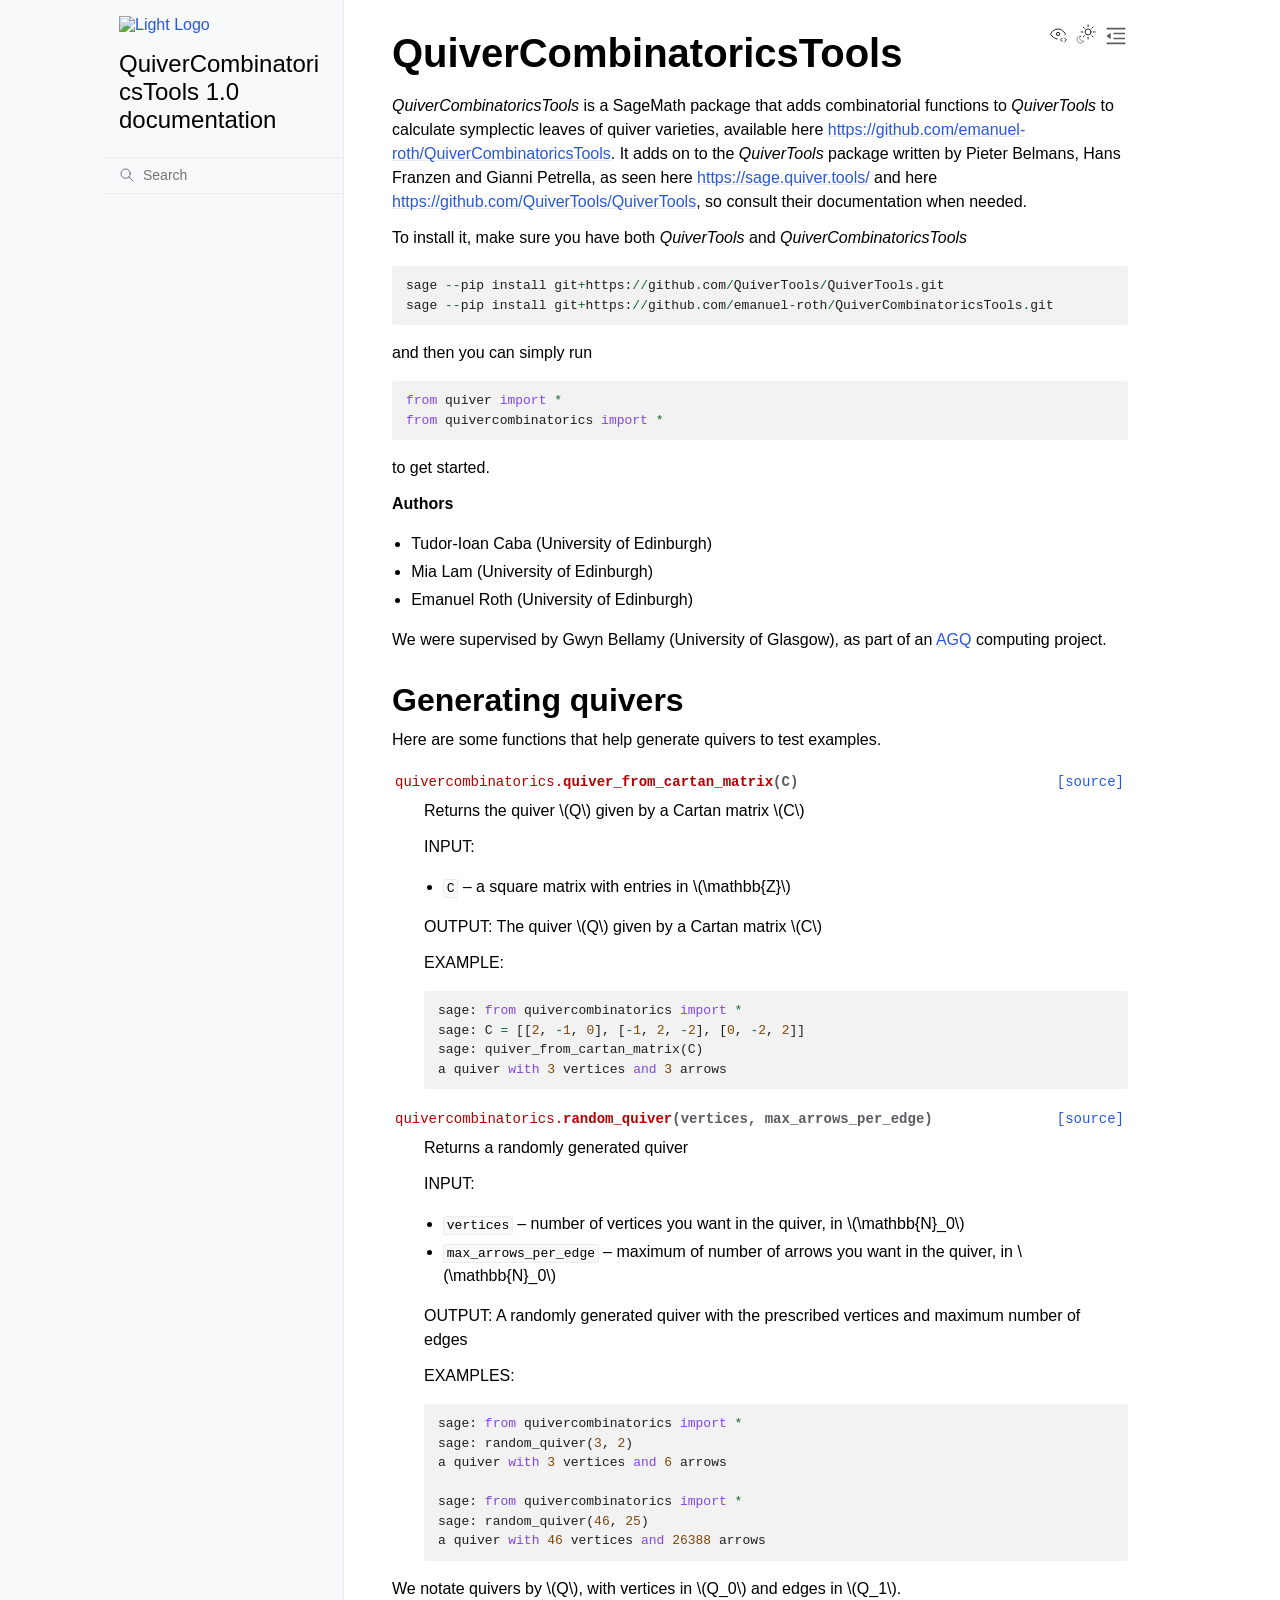
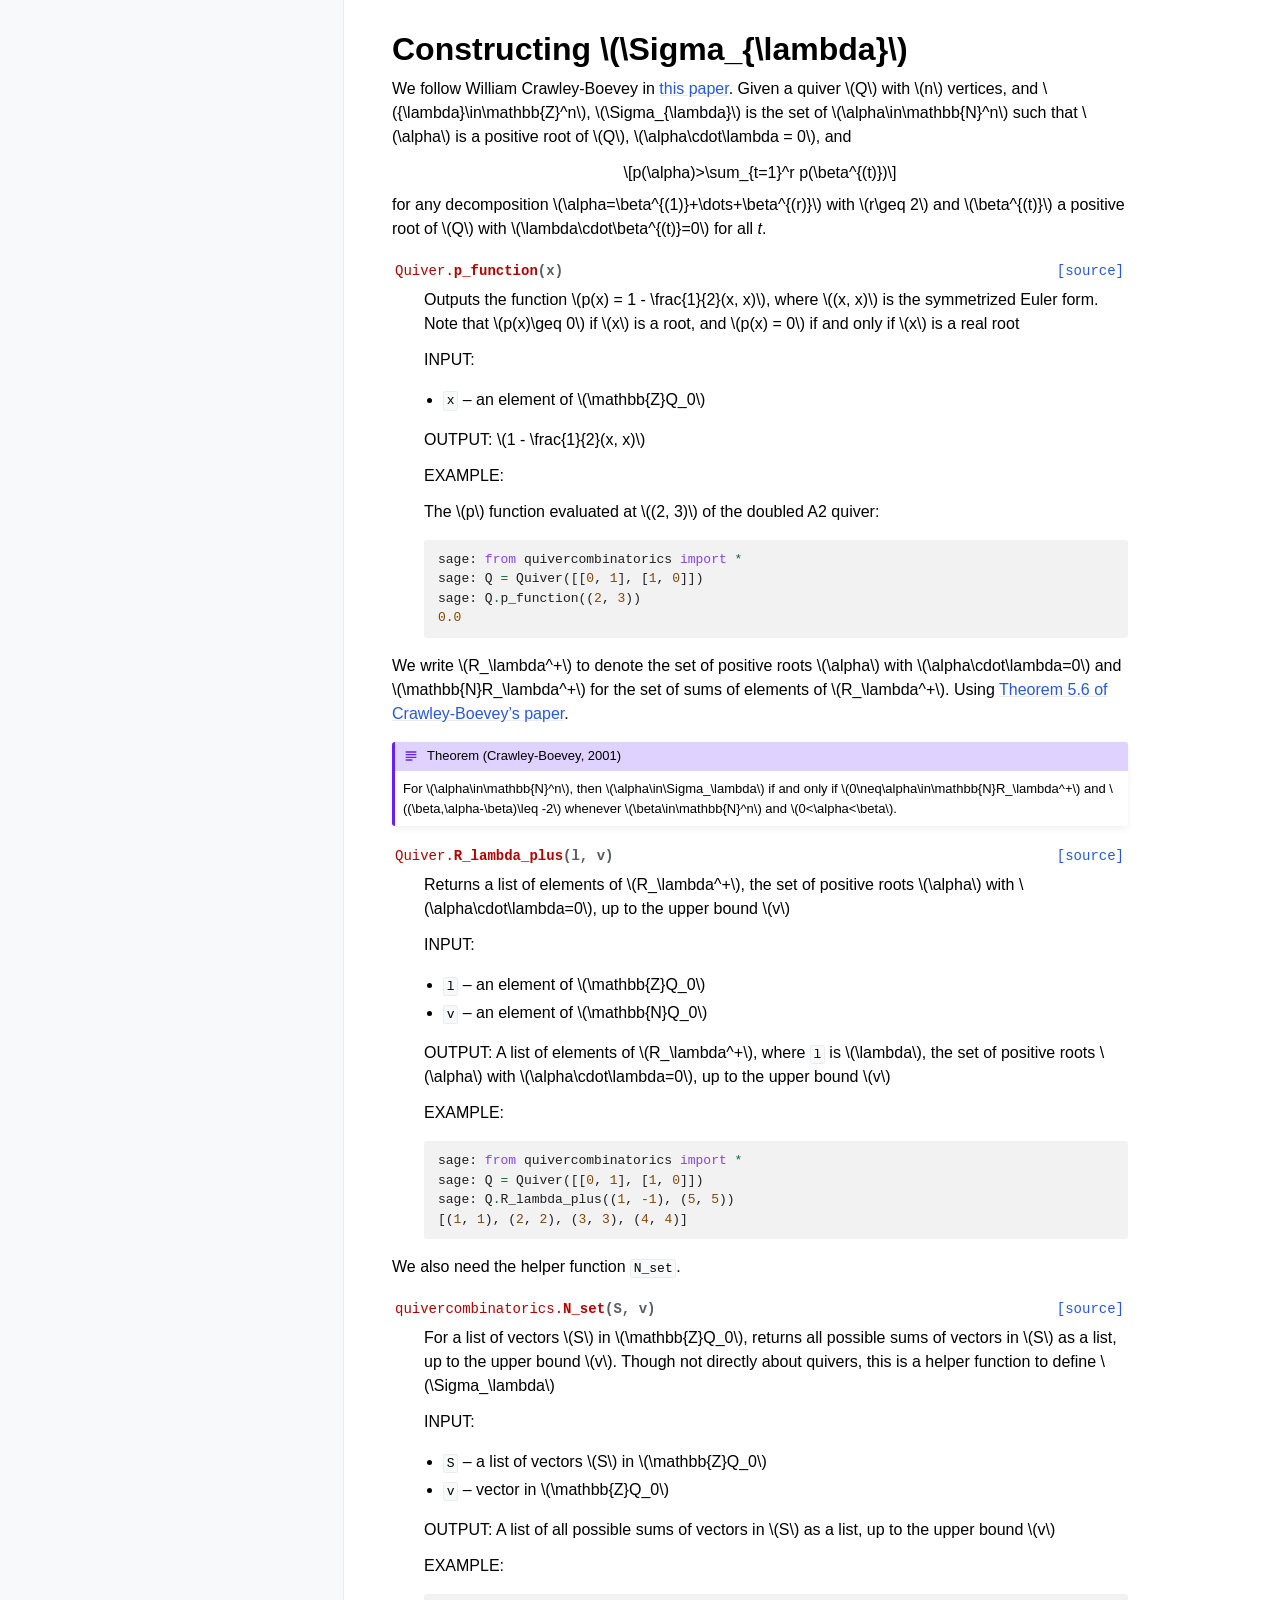
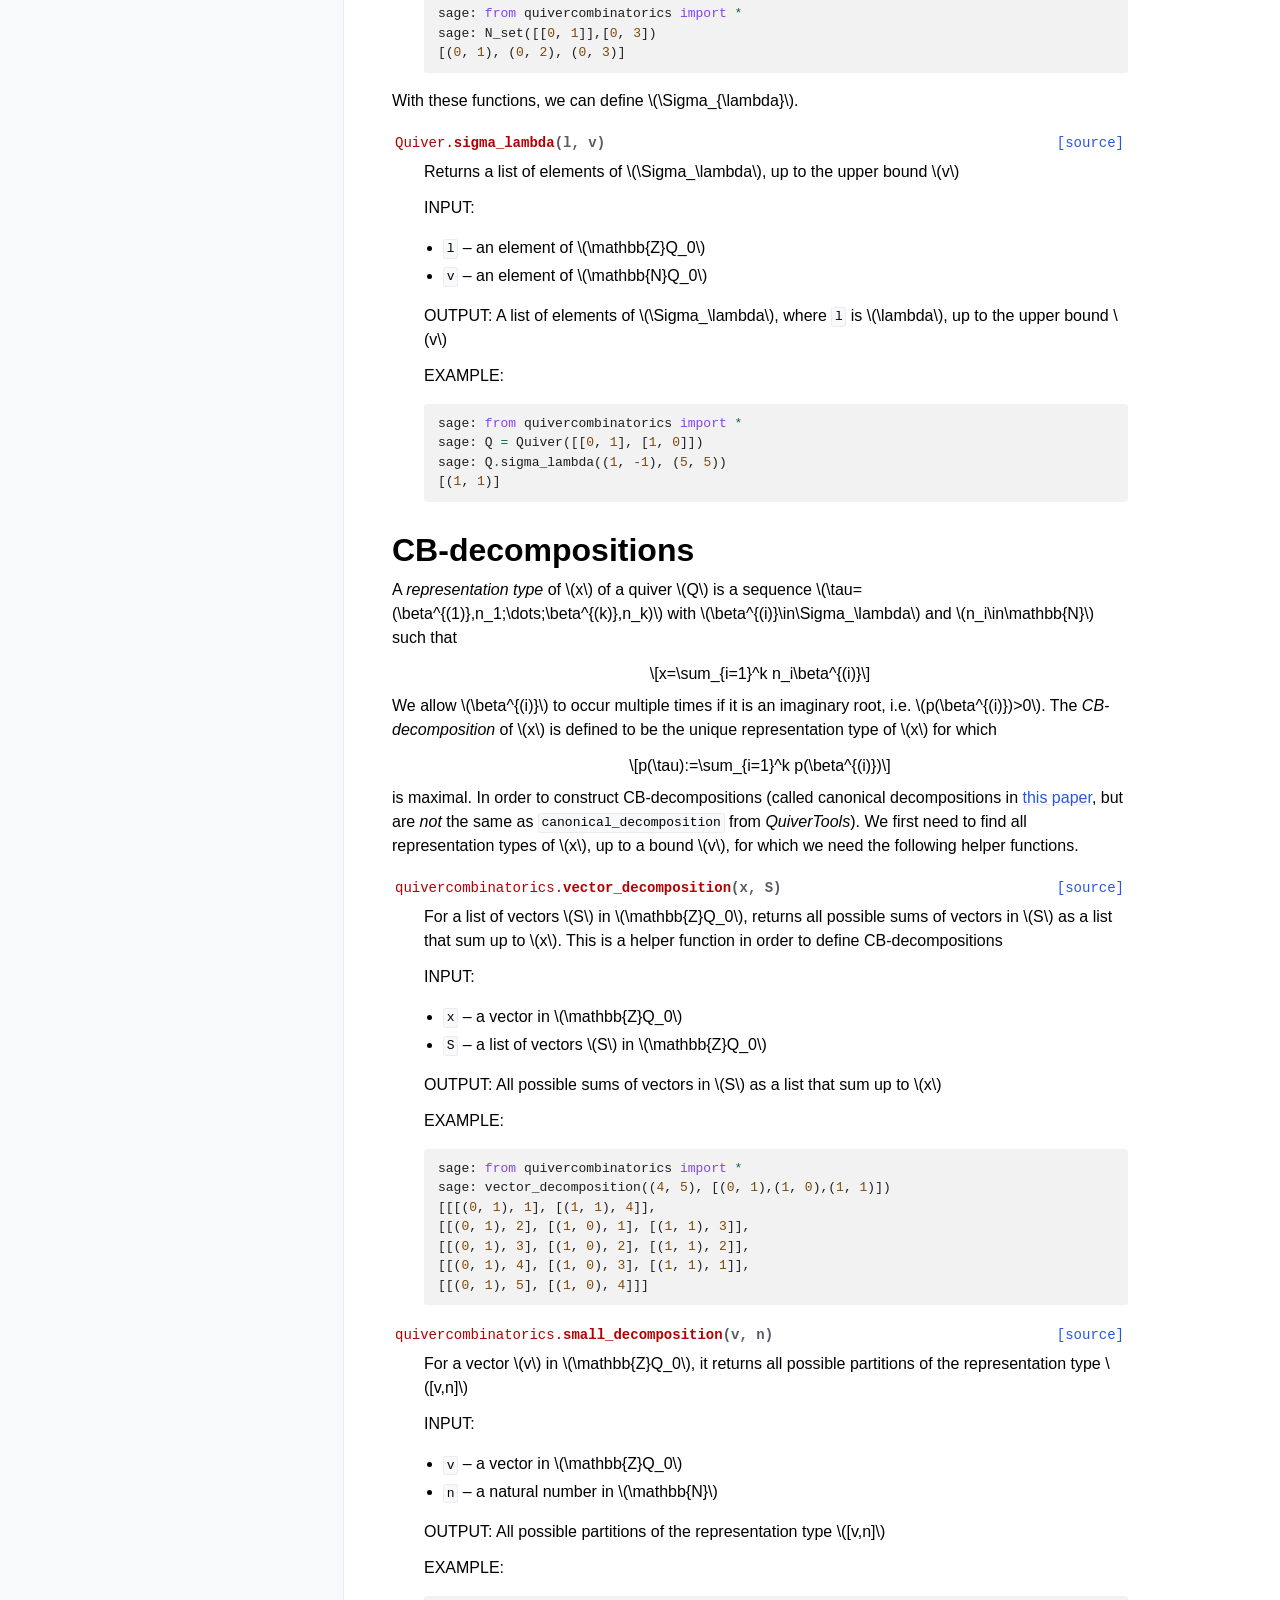
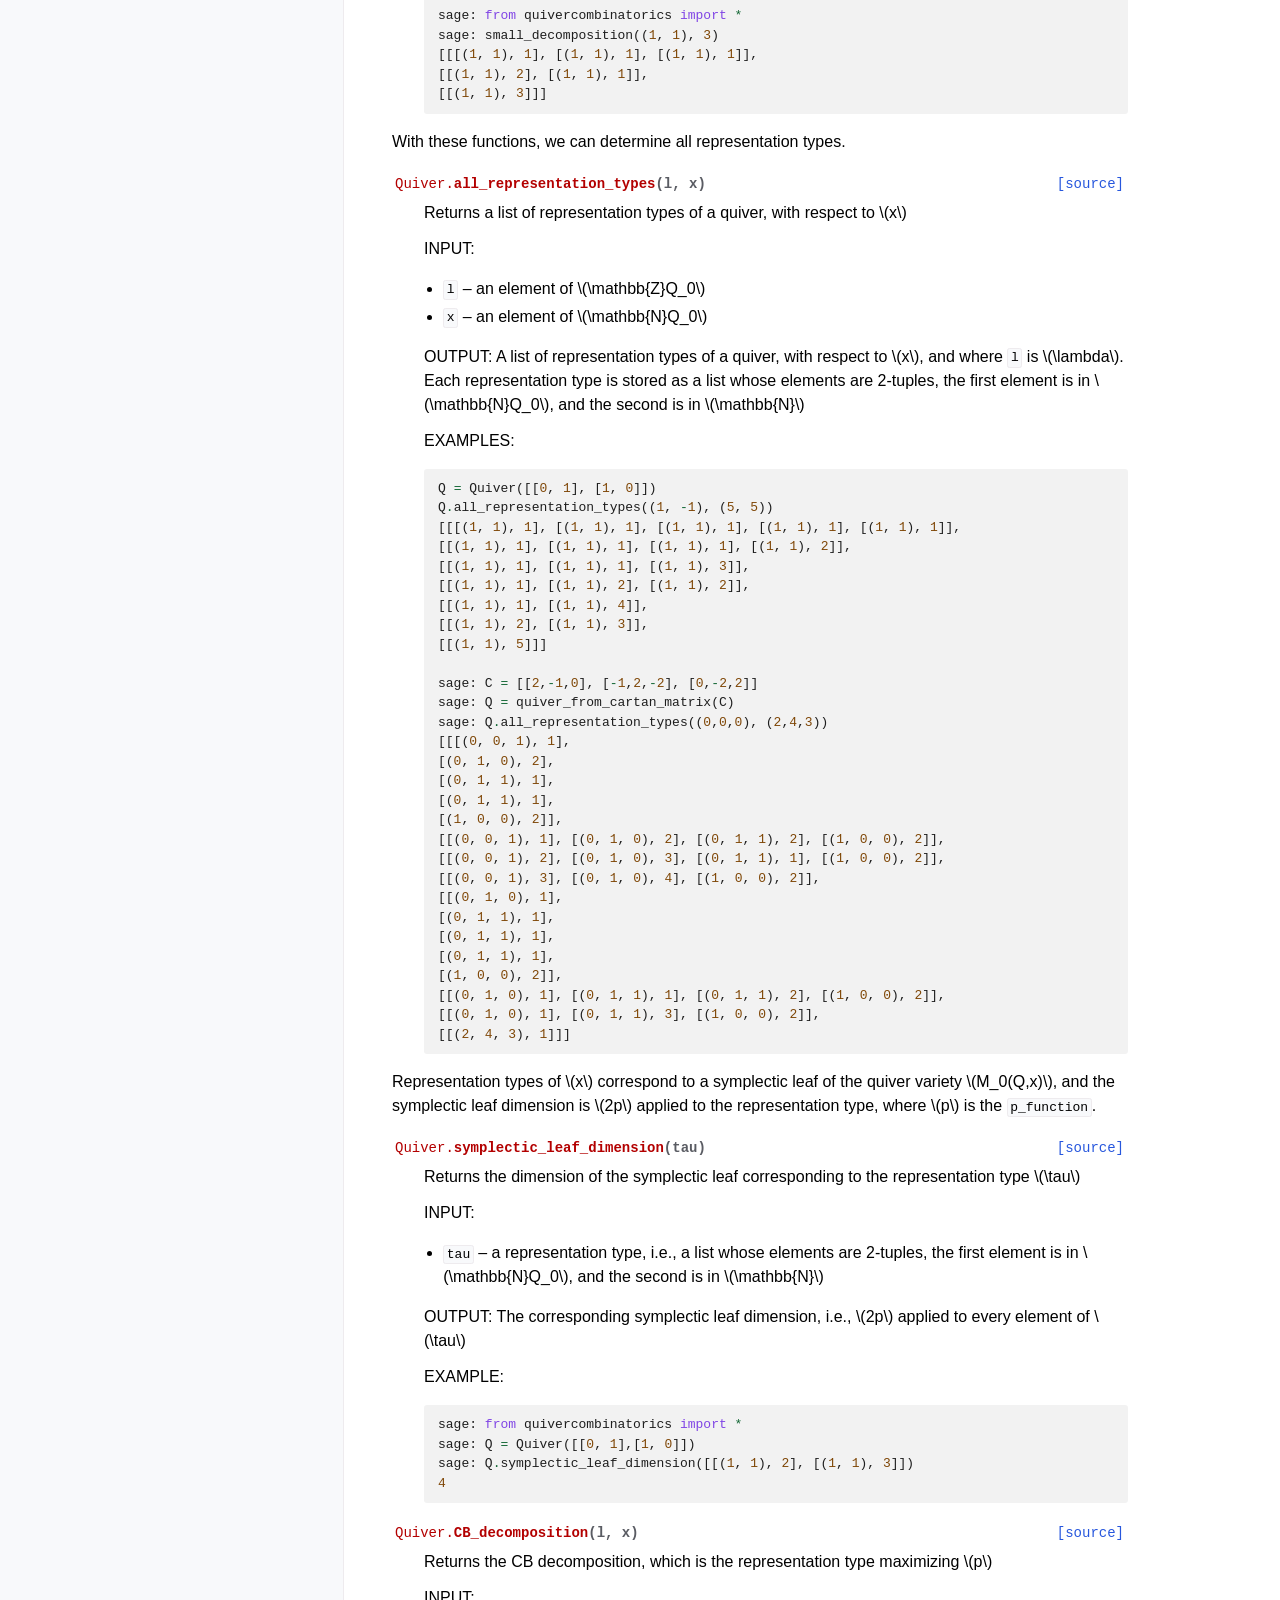
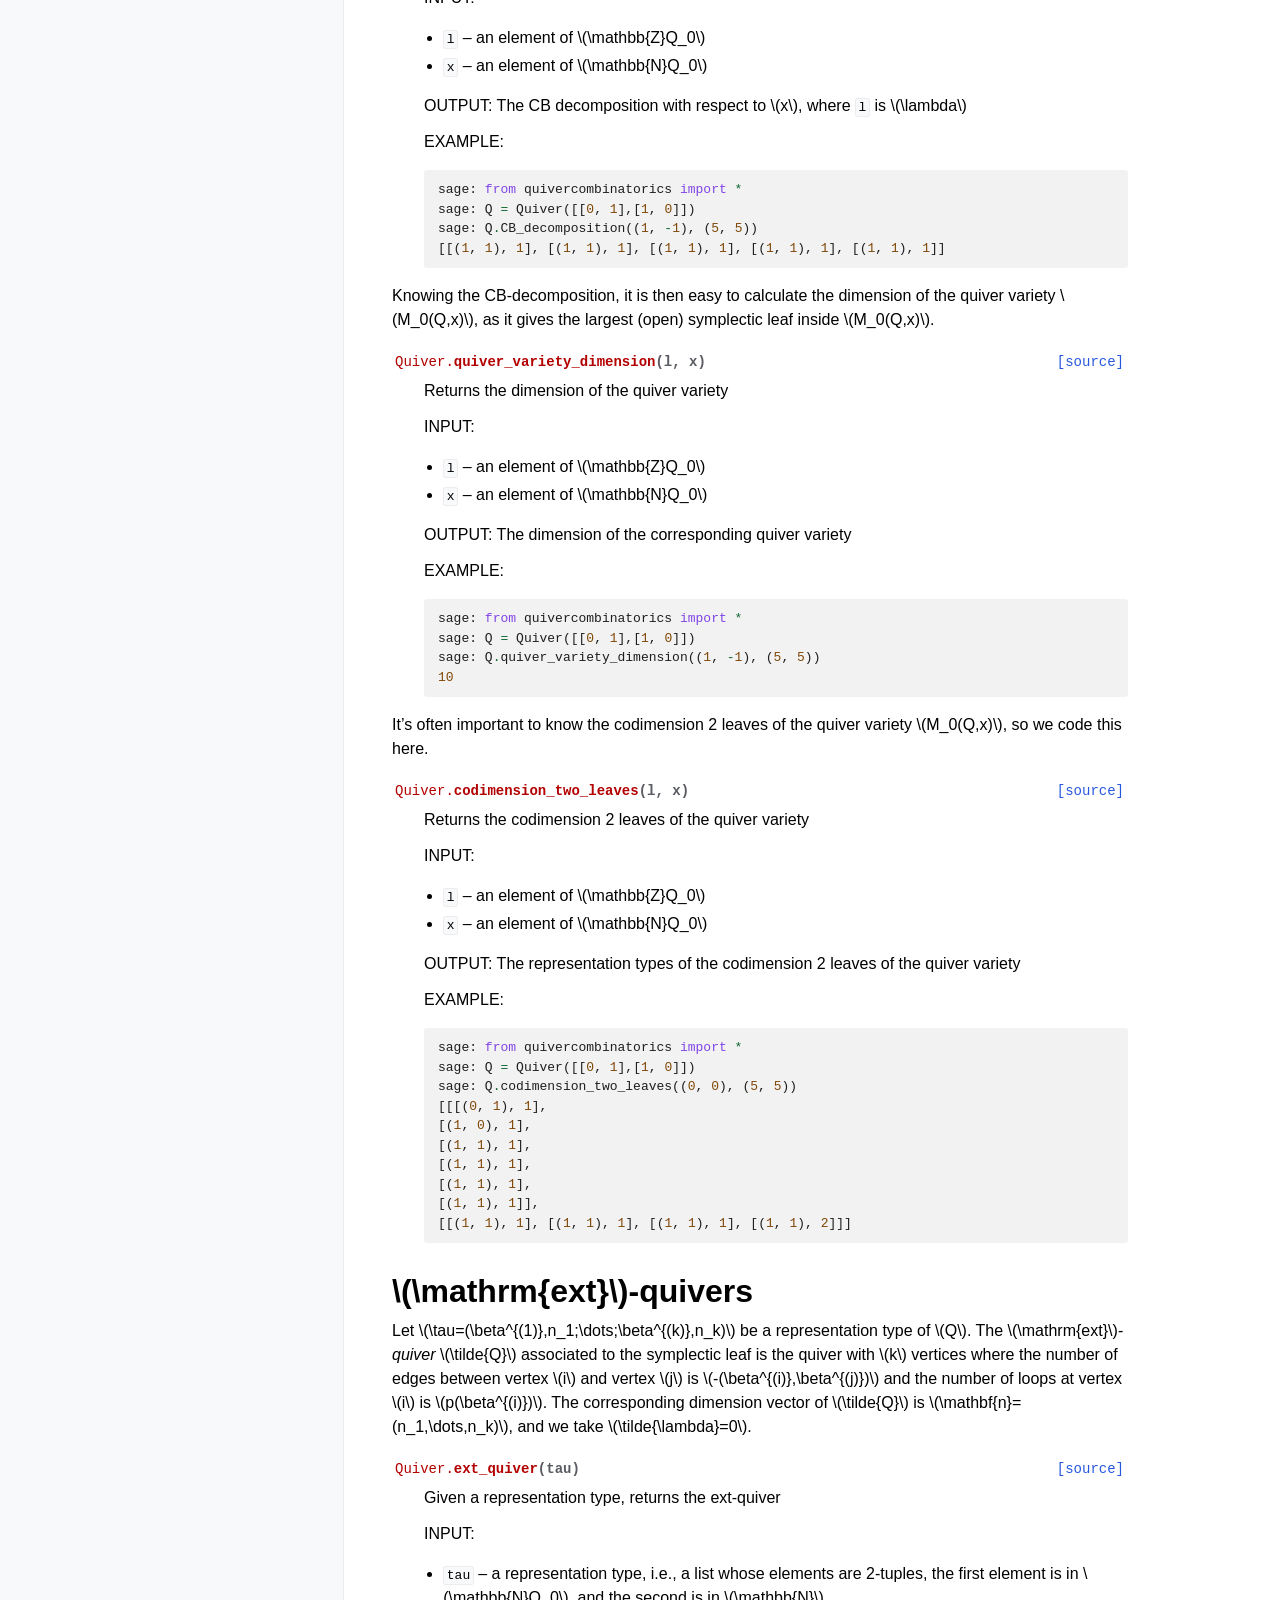
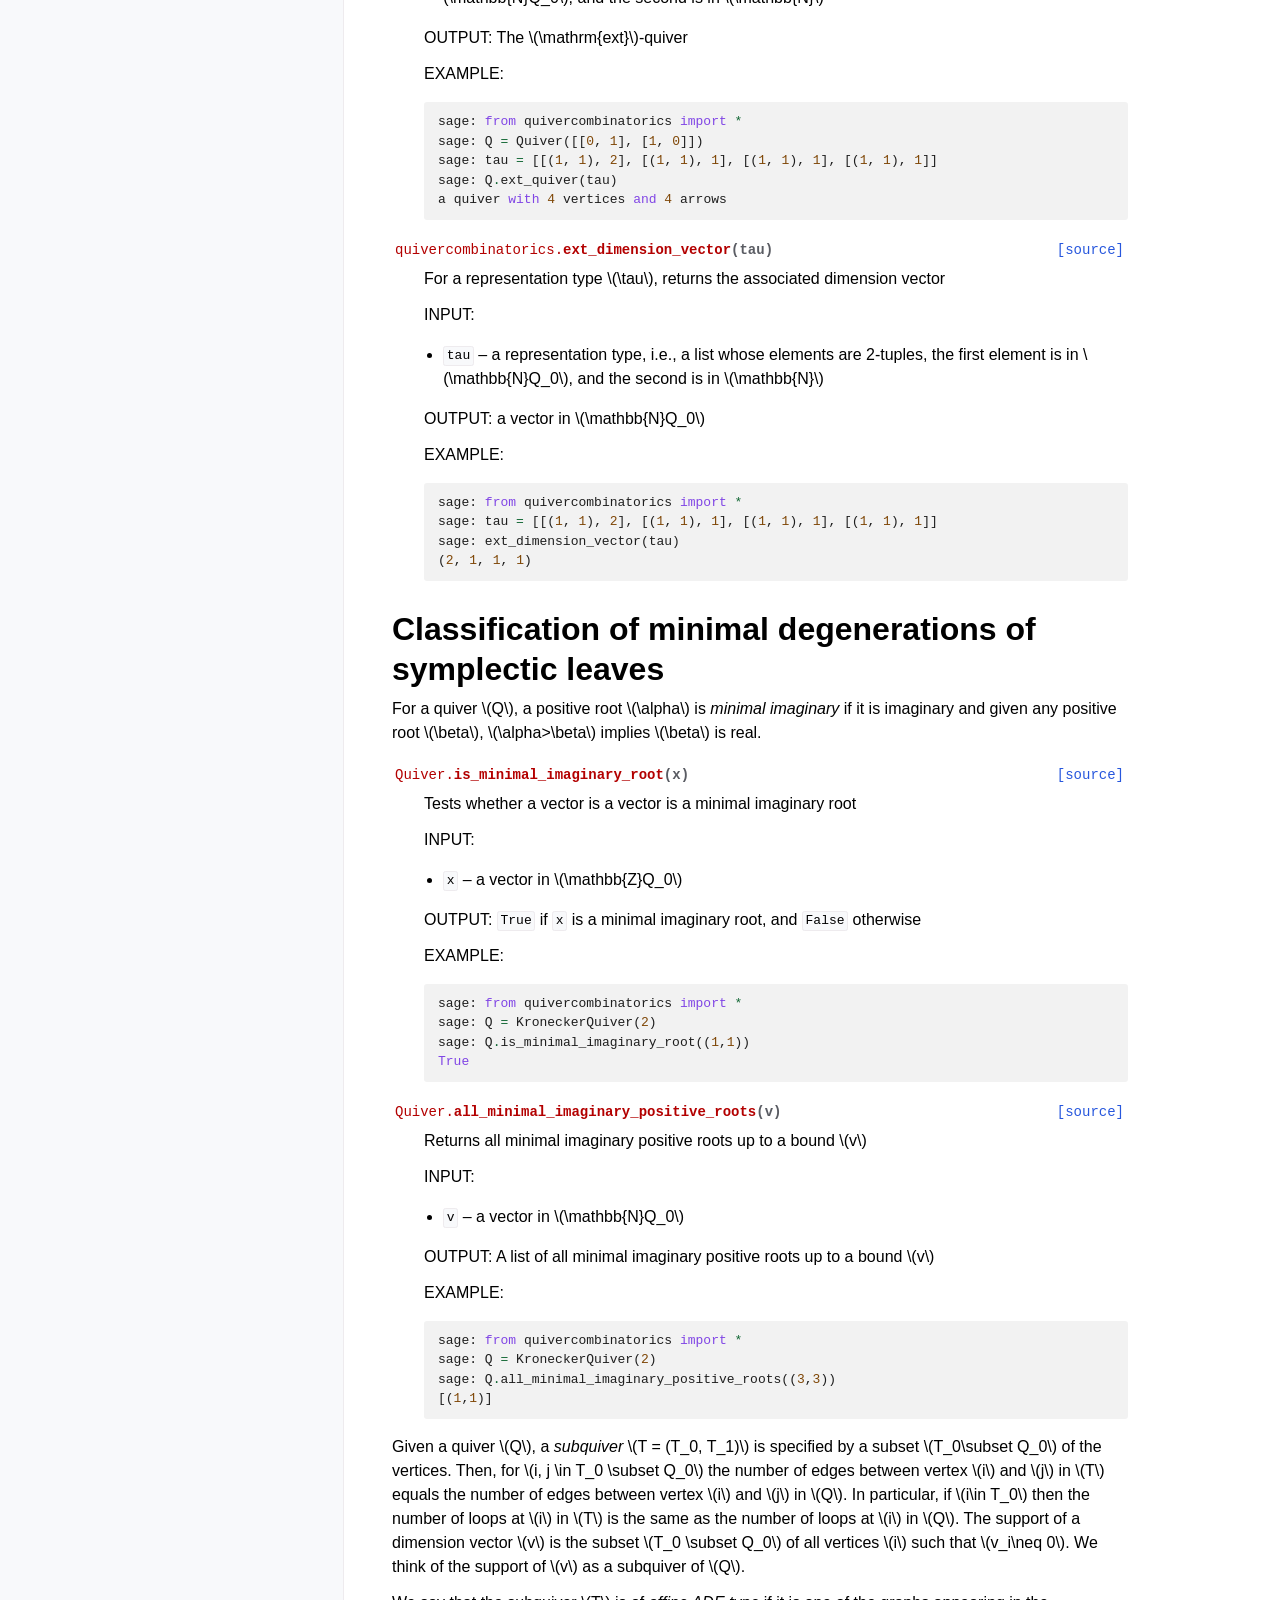
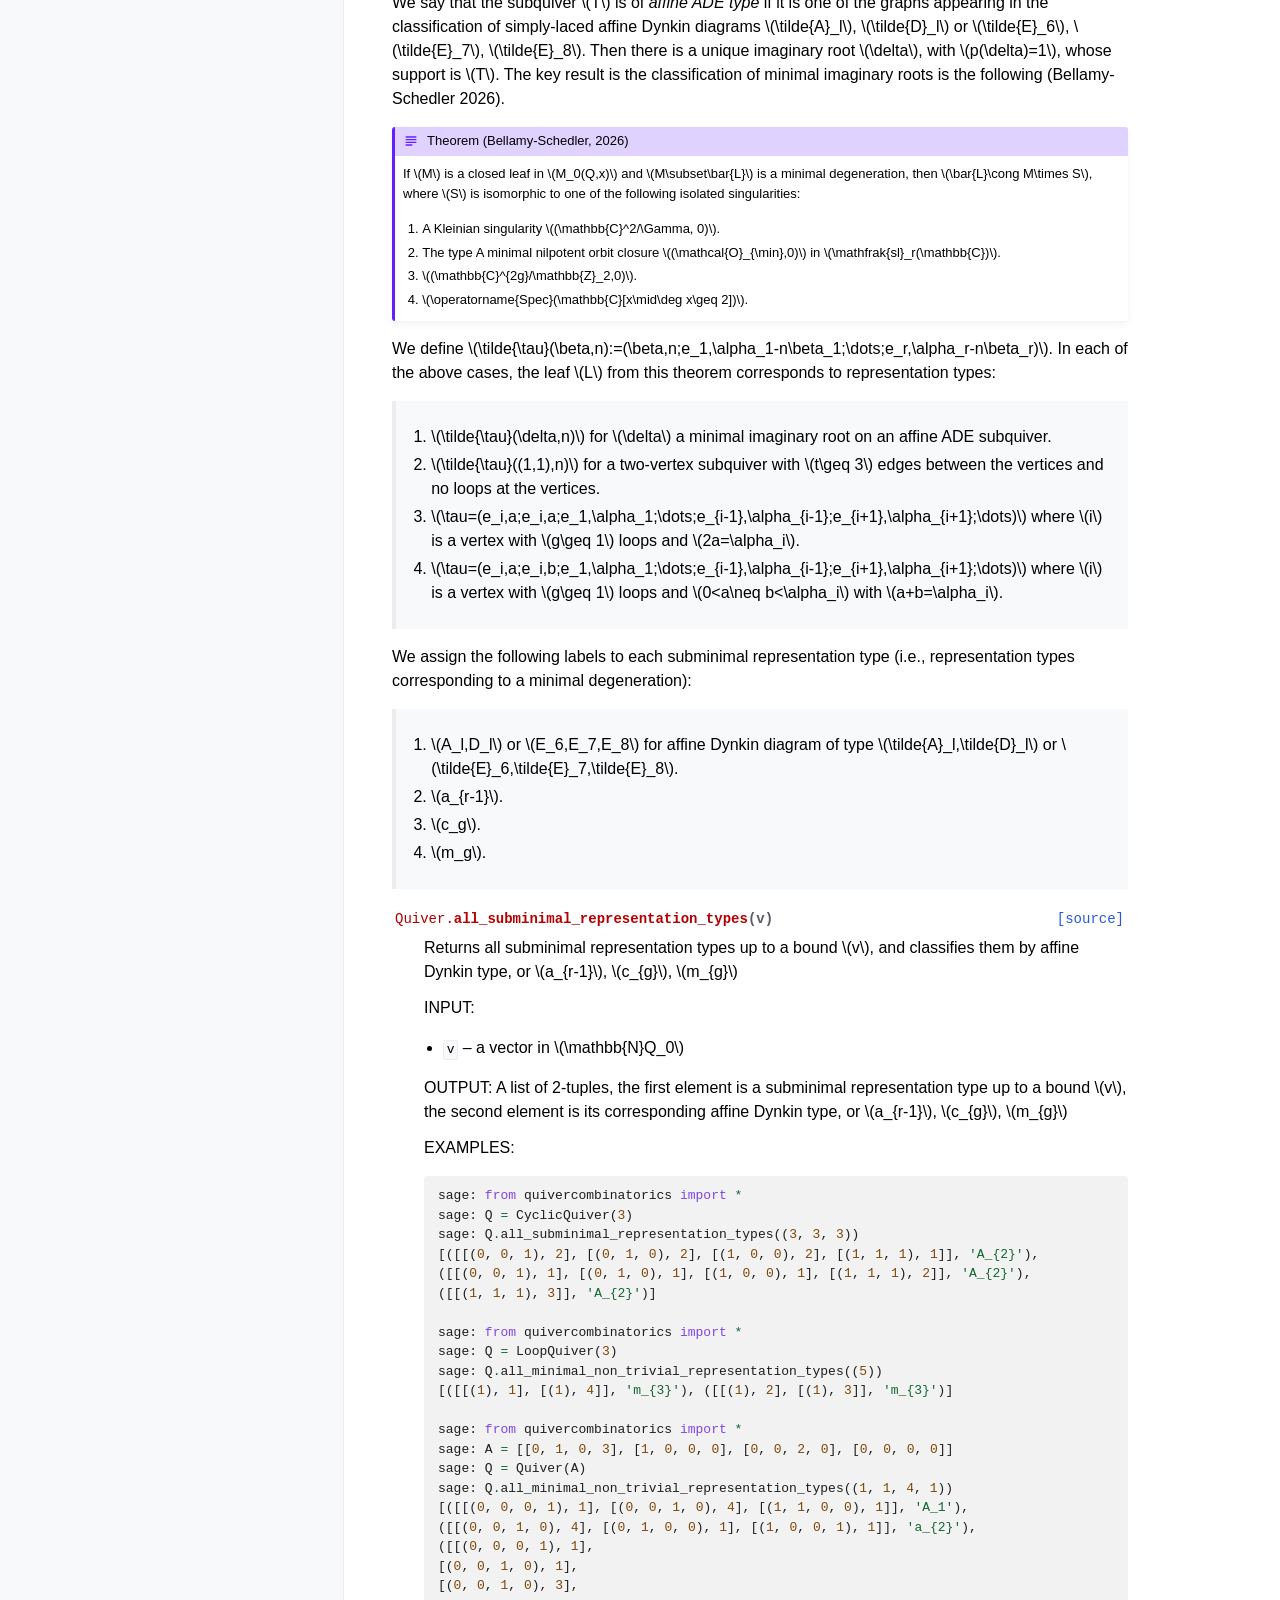
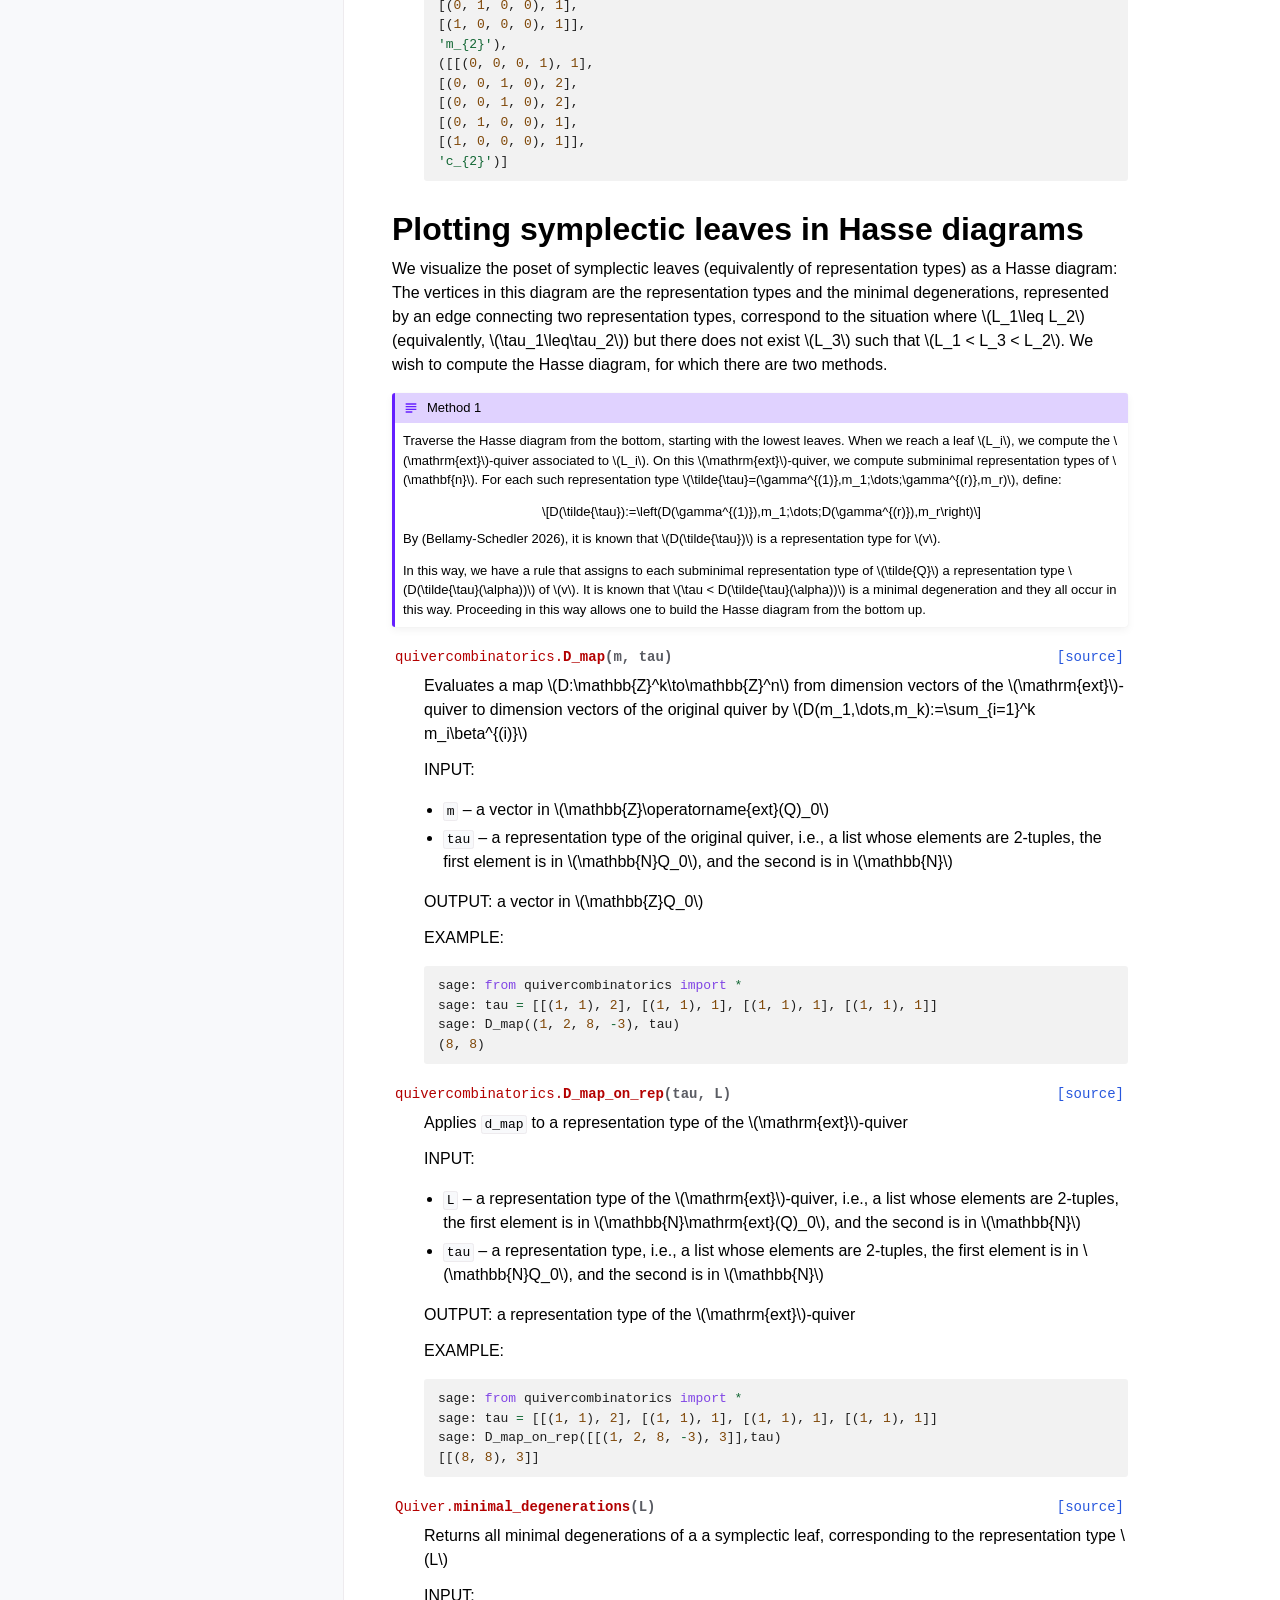
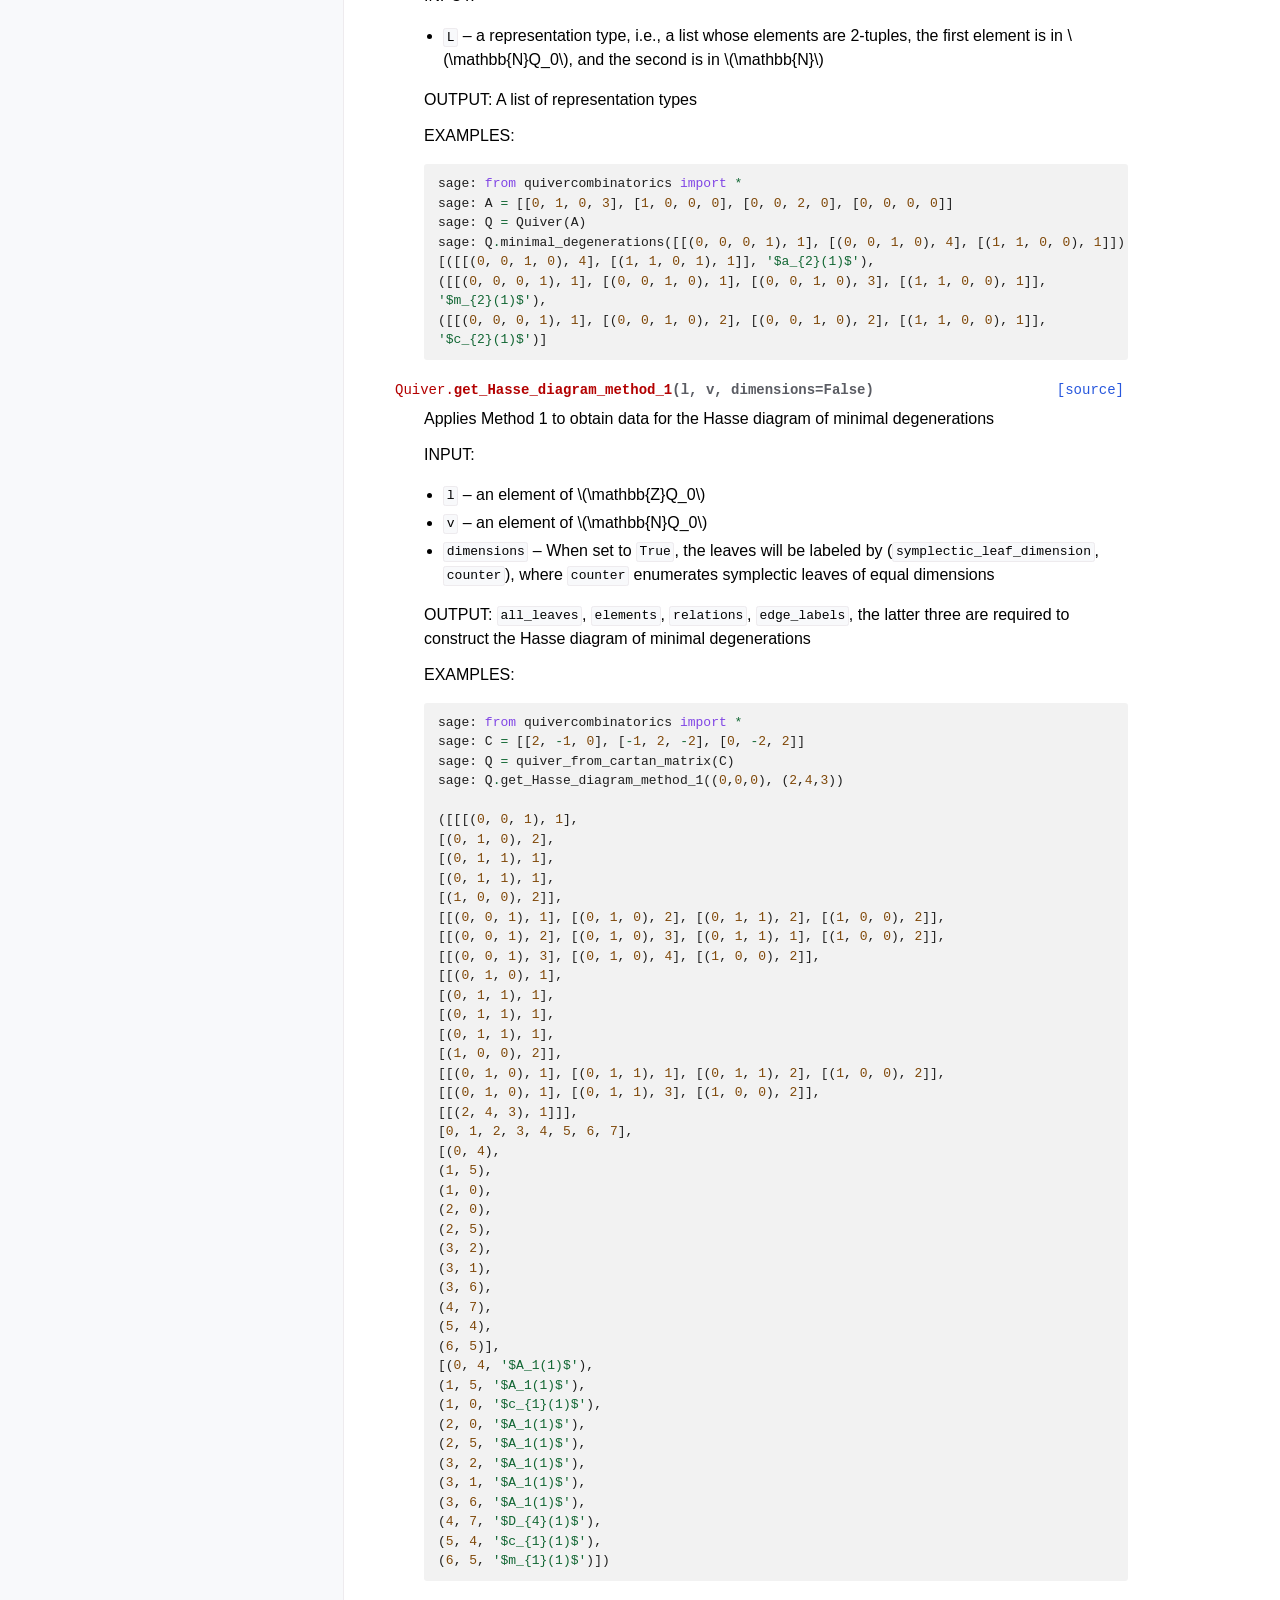
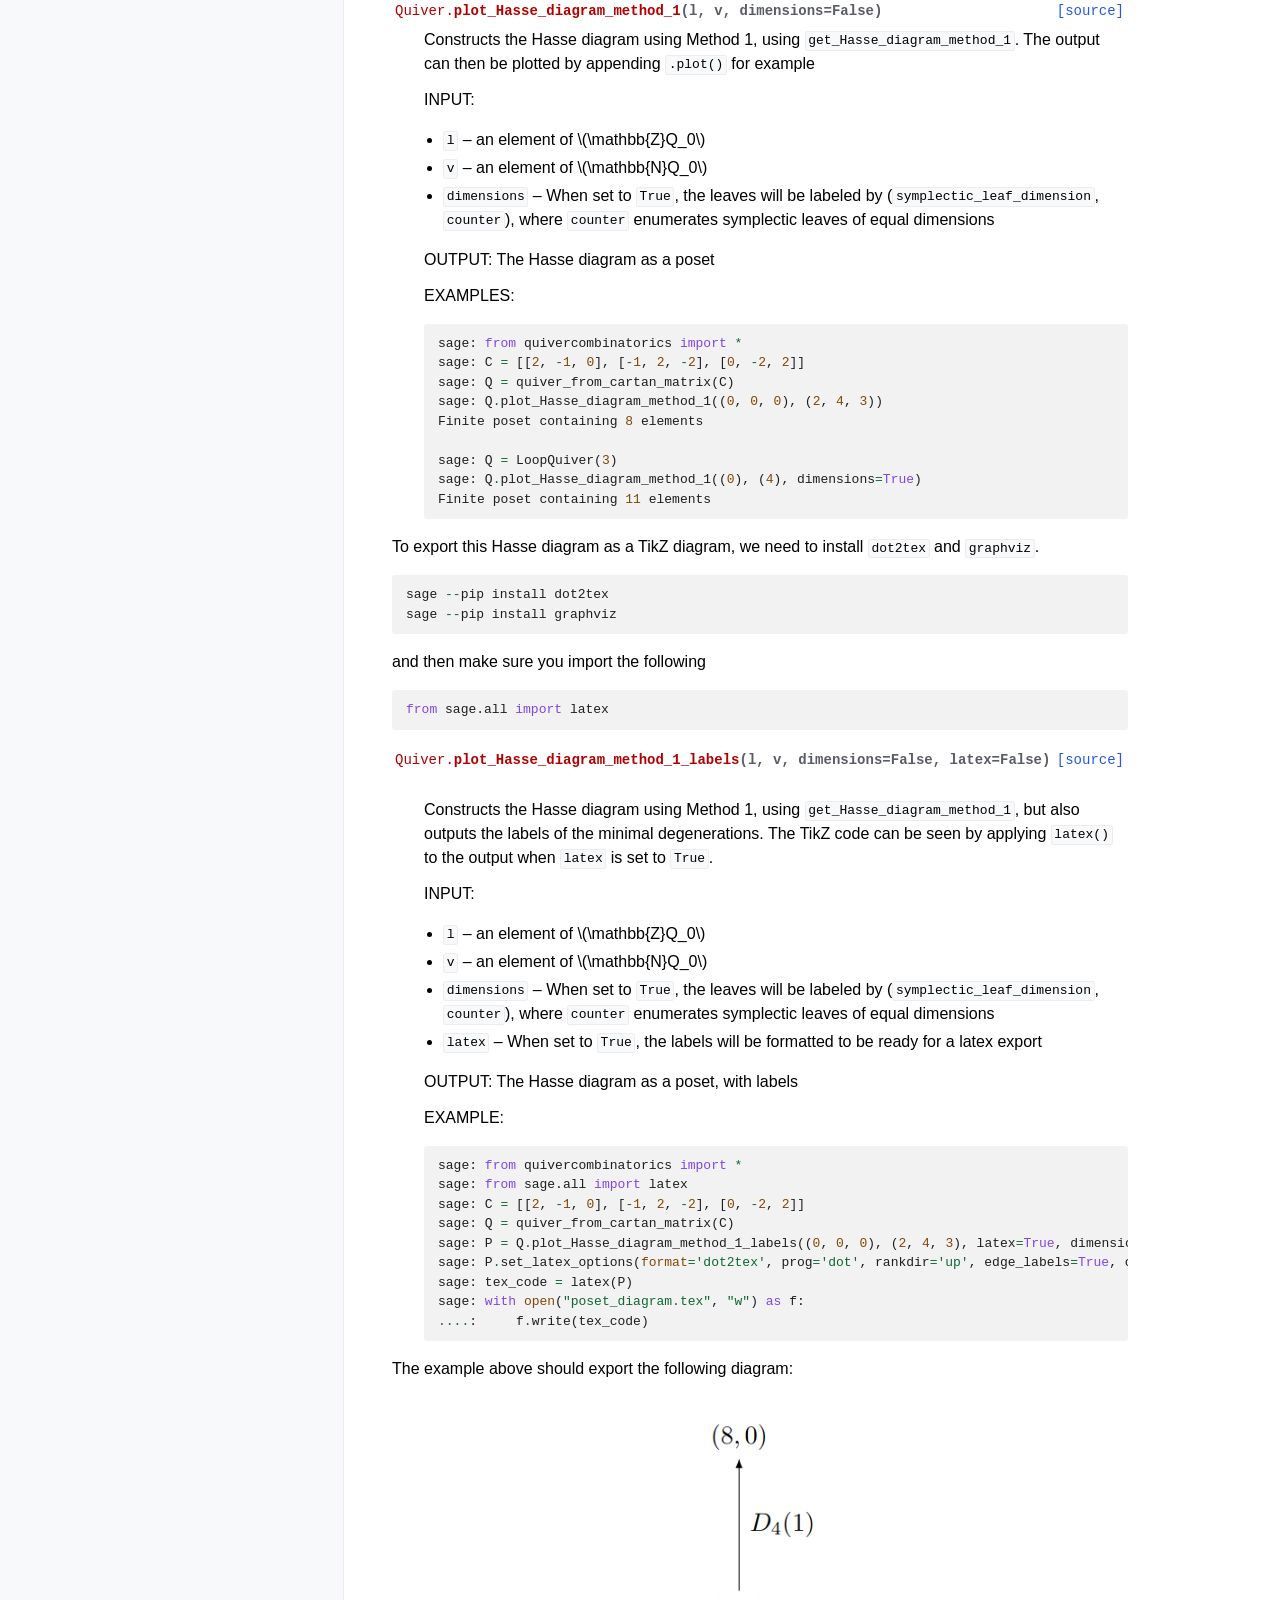
==== commit b0404de3: "Changed theme to furo (nicer formatting)" ====
--- a/docs/_build/html/index.html
+++ b/docs/_build/html/index.html
@@ -1,308 +1,242 @@
-
-<!DOCTYPE html>
-
-
-<html lang="en" data-content_root="./" >
-
-  <head>
-    <meta charset="utf-8" />
-    <meta name="viewport" content="width=device-width, initial-scale=1.0" /><meta name="viewport" content="width=device-width, initial-scale=1" />
-
-    <title>Generating quivers &#8212; QuiverCombinatoricsTools 1.0 documentation</title>
-  
-  
-  
-  <script data-cfasync="false">
-    document.documentElement.dataset.mode = localStorage.getItem("mode") || "";
-    document.documentElement.dataset.theme = localStorage.getItem("theme") || "";
-  </script>
-  <!--
-    this give us a css class that will be invisible only if js is disabled
-  -->
-  <noscript>
-    <style>
-      .pst-js-only { display: none !important; }
-
-    </style>
-  </noscript>
-  
-  <!-- Loaded before other Sphinx assets -->
-  <link href="_static/styles/theme.css?digest=8878045cc6db502f8baf" rel="stylesheet" />
-<link href="_static/styles/pydata-sphinx-theme.css?digest=8878045cc6db502f8baf" rel="stylesheet" />
-
-    <link rel="stylesheet" type="text/css" href="_static/pygments.css?v=8f2a1f02" />
-    <link rel="stylesheet" type="text/css" href="_static/styles/sphinx-book-theme.css?v=3c74b3bc" />
-  
-  <!-- So that users can add custom icons -->
-  <script src="_static/scripts/fontawesome.js?digest=8878045cc6db502f8baf"></script>
-  <!-- Pre-loaded scripts that we'll load fully later -->
-  <link rel="preload" as="script" href="_static/scripts/bootstrap.js?digest=8878045cc6db502f8baf" />
-<link rel="preload" as="script" href="_static/scripts/pydata-sphinx-theme.js?digest=8878045cc6db502f8baf" />
-
-    <script src="_static/documentation_options.js?v=a681ed88"></script>
-    <script src="_static/doctools.js?v=9bcbadda"></script>
-    <script src="_static/sphinx_highlight.js?v=dc90522c"></script>
-    <script src="_static/scripts/sphinx-book-theme.js?v=fab101a9"></script>
-    <script>window.MathJax = {"tex": {"inlineMath": [["$", "$"], ["\\(", "\\)"]], "displayMath": [["$$", "$$"], ["\\[", "\\]"]]}}</script>
-    <script defer="defer" src="https://cdn.jsdelivr.net/npm/mathjax@3/es5/tex-mml-chtml.js"></script>
-    <script>DOCUMENTATION_OPTIONS.pagename = 'index';</script>
-    <link rel="icon" href="_static/favicon.ico"/>
-    <link rel="index" title="Index" href="genindex.html" />
-    <link rel="search" title="Search" href="search.html" />
-
-  <meta name="viewport" content="width=device-width, initial-scale=1"/>
-  <meta name="docsearch:language" content="en"/>
-  <meta name="docsearch:version" content="" />
-<script defer data-domain="quiver.combinatorics.tools" src="https://plausible.io/js/script.js"></script>
-  </head>
-  
-  
-  <body data-bs-spy="scroll" data-bs-target=".bd-toc-nav" data-offset="180" data-bs-root-margin="0px 0px -60%" data-default-mode="">
-
-  
-  
-  <div id="pst-skip-link" class="skip-link d-print-none"><a href="#main-content">Skip to main content</a></div>
-  
-  <div id="pst-scroll-pixel-helper"></div>
-  
-  <button type="button" class="btn rounded-pill" id="pst-back-to-top">
-    <i class="fa-solid fa-arrow-up"></i>Back to top</button>
-
-  
-  <dialog id="pst-search-dialog">
-    
-<form class="bd-search d-flex align-items-center"
-      action="search.html"
-      method="get">
-  <i class="fa-solid fa-magnifying-glass"></i>
-  <input type="search"
-         class="form-control"
-         name="q"
-         placeholder="Search..."
-         aria-label="Search..."
-         autocomplete="off"
-         autocorrect="off"
-         autocapitalize="off"
-         spellcheck="false"/>
-  <span class="search-button__kbd-shortcut"><kbd class="kbd-shortcut__modifier">Ctrl</kbd>+<kbd>K</kbd></span>
-</form>
-  </dialog>
-
-  <div class="pst-async-banner-revealer d-none">
-  <aside id="bd-header-version-warning" class="d-none d-print-none" aria-label="Version warning"></aside>
-</div>
-
-  
-    <header class="bd-header navbar navbar-expand-lg bd-navbar d-print-none">
-    </header>
-  
-
-  <div class="bd-container">
-    <div class="bd-container__inner bd-page-width">
-      
-      
-      
-        
-      
-      <dialog id="pst-primary-sidebar-modal"></dialog>
-      <div id="pst-primary-sidebar" class="bd-sidebar-primary bd-sidebar">
-        
-
-  
-  <div class="sidebar-header-items sidebar-primary__section">
+<!doctype html>
+<html class="no-js" lang="en" data-content_root="./">
+  <head><meta charset="utf-8">
+    <meta name="viewport" content="width=device-width,initial-scale=1">
+    <meta name="color-scheme" content="light dark"><meta name="viewport" content="width=device-width, initial-scale=1" />
+<link rel="index" title="Index" href="genindex.html"><link rel="search" title="Search" href="search.html">
+        <link rel="prefetch" href="_static/logo.svg" as="image">
+        <link rel="prefetch" href="_static/logo-dark.svg" as="image">
+
+    <link rel="shortcut icon" href="_static/favicon.ico"><!-- Generated with Sphinx 8.2.3 and Furo 2025.12.19 -->
+        <title>QuiverCombinatoricsTools 1.0 documentation</title>
+      <link rel="stylesheet" type="text/css" href="_static/pygments.css?v=d111a655" />
+    <link rel="stylesheet" type="text/css" href="_static/styles/furo.css?v=7bdb33bb" />
+    <link rel="stylesheet" type="text/css" href="_static/styles/furo-extensions.css?v=8dab3a3b" />
+    <link rel="stylesheet" type="text/css" href="_static/custom.css?v=374d150c" />
     
     
+
+
+<style>
+  body {
+    --color-code-background: #f2f2f2;
+  --color-code-foreground: #1e1e1e;
+  
+  }
+  @media not print {
+    body[data-theme="dark"] {
+      --color-code-background: #202020;
+  --color-code-foreground: #d0d0d0;
+  
+    }
+    @media (prefers-color-scheme: dark) {
+      body:not([data-theme="light"]) {
+        --color-code-background: #202020;
+  --color-code-foreground: #d0d0d0;
+  
+      }
+    }
+  }
+</style></head>
+  <body>
     
+    <script>
+      document.body.dataset.theme = localStorage.getItem("theme") || "auto";
+    </script>
     
+
+<svg xmlns="http://www.w3.org/2000/svg" style="display: none;">
+  <symbol id="svg-toc" viewBox="0 0 24 24">
+    <title>Contents</title>
+    <svg stroke="currentColor" fill="currentColor" stroke-width="0" viewBox="0 0 1024 1024">
+      <path d="M408 442h480c4.4 0 8-3.6 8-8v-56c0-4.4-3.6-8-8-8H408c-4.4 0-8 3.6-8 8v56c0 4.4 3.6 8 8 8zm-8 204c0 4.4 3.6 8 8 8h480c4.4 0 8-3.6 8-8v-56c0-4.4-3.6-8-8-8H408c-4.4 0-8 3.6-8 8v56zm504-486H120c-4.4 0-8 3.6-8 8v56c0 4.4 3.6 8 8 8h784c4.4 0 8-3.6 8-8v-56c0-4.4-3.6-8-8-8zm0 632H120c-4.4 0-8 3.6-8 8v56c0 4.4 3.6 8 8 8h784c4.4 0 8-3.6 8-8v-56c0-4.4-3.6-8-8-8zM115.4 518.9L271.7 642c5.8 4.6 14.4.5 14.4-6.9V388.9c0-7.4-8.5-11.5-14.4-6.9L115.4 505.1a8.74 8.74 0 0 0 0 13.8z"/>
+    </svg>
+  </symbol>
+  <symbol id="svg-menu" viewBox="0 0 24 24">
+    <title>Menu</title>
+    <svg xmlns="http://www.w3.org/2000/svg" viewBox="0 0 24 24" fill="none" stroke="currentColor"
+      stroke-width="2" stroke-linecap="round" stroke-linejoin="round" class="feather-menu">
+      <line x1="3" y1="12" x2="21" y2="12"></line>
+      <line x1="3" y1="6" x2="21" y2="6"></line>
+      <line x1="3" y1="18" x2="21" y2="18"></line>
+    </svg>
+  </symbol>
+  <symbol id="svg-arrow-right" viewBox="0 0 24 24">
+    <title>Expand</title>
+    <svg xmlns="http://www.w3.org/2000/svg" viewBox="0 0 24 24" fill="none" stroke="currentColor"
+      stroke-width="2" stroke-linecap="round" stroke-linejoin="round" class="feather-chevron-right">
+      <polyline points="9 18 15 12 9 6"></polyline>
+    </svg>
+  </symbol>
+  <symbol id="svg-sun" viewBox="0 0 24 24">
+    <title>Light mode</title>
+    <svg xmlns="http://www.w3.org/2000/svg" viewBox="0 0 24 24" fill="none" stroke="currentColor"
+      stroke-width="1" stroke-linecap="round" stroke-linejoin="round" class="feather-sun">
+      <circle cx="12" cy="12" r="5"></circle>
+      <line x1="12" y1="1" x2="12" y2="3"></line>
+      <line x1="12" y1="21" x2="12" y2="23"></line>
+      <line x1="4.22" y1="4.22" x2="5.64" y2="5.64"></line>
+      <line x1="18.36" y1="18.36" x2="19.78" y2="19.78"></line>
+      <line x1="1" y1="12" x2="3" y2="12"></line>
+      <line x1="21" y1="12" x2="23" y2="12"></line>
+      <line x1="4.22" y1="19.78" x2="5.64" y2="18.36"></line>
+      <line x1="18.36" y1="5.64" x2="19.78" y2="4.22"></line>
+    </svg>
+  </symbol>
+  <symbol id="svg-moon" viewBox="0 0 24 24">
+    <title>Dark mode</title>
+    <svg xmlns="http://www.w3.org/2000/svg" viewBox="0 0 24 24" fill="none" stroke="currentColor"
+      stroke-width="1" stroke-linecap="round" stroke-linejoin="round" class="icon-tabler-moon">
+      <path stroke="none" d="M0 0h24v24H0z" fill="none" />
+      <path d="M12 3c.132 0 .263 0 .393 0a7.5 7.5 0 0 0 7.92 12.446a9 9 0 1 1 -8.313 -12.454z" />
+    </svg>
+  </symbol>
+  <symbol id="svg-sun-with-moon" viewBox="0 0 24 24">
+    <title>Auto light/dark, in light mode</title>
+    <svg xmlns="http://www.w3.org/2000/svg" viewBox="0 0 24 24" fill="none" stroke="currentColor"
+      stroke-width="1" stroke-linecap="round" stroke-linejoin="round"
+      class="icon-custom-derived-from-feather-sun-and-tabler-moon">
+      <path style="opacity: 50%" d="M 5.411 14.504 C 5.471 14.504 5.532 14.504 5.591 14.504 C 3.639 16.319 4.383 19.569 6.931 20.352 C 7.693 20.586 8.512 20.551 9.25 20.252 C 8.023 23.207 4.056 23.725 2.11 21.184 C 0.166 18.642 1.702 14.949 4.874 14.536 C 5.051 14.512 5.231 14.5 5.411 14.5 L 5.411 14.504 Z"/>
+      <line x1="14.5" y1="3.25" x2="14.5" y2="1.25"/>
+      <line x1="14.5" y1="15.85" x2="14.5" y2="17.85"/>
+      <line x1="10.044" y1="5.094" x2="8.63" y2="3.68"/>
+      <line x1="19" y1="14.05" x2="20.414" y2="15.464"/>
+      <line x1="8.2" y1="9.55" x2="6.2" y2="9.55"/>
+      <line x1="20.8" y1="9.55" x2="22.8" y2="9.55"/>
+      <line x1="10.044" y1="14.006" x2="8.63" y2="15.42"/>
+      <line x1="19" y1="5.05" x2="20.414" y2="3.636"/>
+      <circle cx="14.5" cy="9.55" r="3.6"/>
+    </svg>
+  </symbol>
+  <symbol id="svg-moon-with-sun" viewBox="0 0 24 24">
+    <title>Auto light/dark, in dark mode</title>
+    <svg xmlns="http://www.w3.org/2000/svg" viewBox="0 0 24 24" fill="none" stroke="currentColor"
+      stroke-width="1" stroke-linecap="round" stroke-linejoin="round"
+      class="icon-custom-derived-from-feather-sun-and-tabler-moon">
+      <path d="M 8.282 7.007 C 8.385 7.007 8.494 7.007 8.595 7.007 C 5.18 10.184 6.481 15.869 10.942 17.24 C 12.275 17.648 13.706 17.589 15 17.066 C 12.851 22.236 5.91 23.143 2.505 18.696 C -0.897 14.249 1.791 7.786 7.342 7.063 C 7.652 7.021 7.965 7 8.282 7 L 8.282 7.007 Z"/>
+      <line style="opacity: 50%" x1="18" y1="3.705" x2="18" y2="2.5"/>
+      <line style="opacity: 50%" x1="18" y1="11.295" x2="18" y2="12.5"/>
+      <line style="opacity: 50%" x1="15.316" y1="4.816" x2="14.464" y2="3.964"/>
+      <line style="opacity: 50%" x1="20.711" y1="10.212" x2="21.563" y2="11.063"/>
+      <line style="opacity: 50%" x1="14.205" y1="7.5" x2="13.001" y2="7.5"/>
+      <line style="opacity: 50%" x1="21.795" y1="7.5" x2="23" y2="7.5"/>
+      <line style="opacity: 50%" x1="15.316" y1="10.184" x2="14.464" y2="11.036"/>
+      <line style="opacity: 50%" x1="20.711" y1="4.789" x2="21.563" y2="3.937"/>
+      <circle style="opacity: 50%" cx="18" cy="7.5" r="2.169"/>
+    </svg>
+  </symbol>
+  <symbol id="svg-pencil" viewBox="0 0 24 24">
+    <svg xmlns="http://www.w3.org/2000/svg" viewBox="0 0 24 24" fill="none" stroke="currentColor"
+      stroke-width="1" stroke-linecap="round" stroke-linejoin="round" class="icon-tabler-pencil-code">
+      <path d="M4 20h4l10.5 -10.5a2.828 2.828 0 1 0 -4 -4l-10.5 10.5v4" />
+      <path d="M13.5 6.5l4 4" />
+      <path d="M20 21l2 -2l-2 -2" />
+      <path d="M17 17l-2 2l2 2" />
+    </svg>
+  </symbol>
+  <symbol id="svg-eye" viewBox="0 0 24 24">
+    <svg xmlns="http://www.w3.org/2000/svg" viewBox="0 0 24 24" fill="none" stroke="currentColor"
+      stroke-width="1" stroke-linecap="round" stroke-linejoin="round" class="icon-tabler-eye-code">
+      <path stroke="none" d="M0 0h24v24H0z" fill="none" />
+      <path d="M10 12a2 2 0 1 0 4 0a2 2 0 0 0 -4 0" />
+      <path
+        d="M11.11 17.958c-3.209 -.307 -5.91 -2.293 -8.11 -5.958c2.4 -4 5.4 -6 9 -6c3.6 0 6.6 2 9 6c-.21 .352 -.427 .688 -.647 1.008" />
+      <path d="M20 21l2 -2l-2 -2" />
+      <path d="M17 17l-2 2l2 2" />
+    </svg>
+  </symbol>
+</svg>
+
+<input type="checkbox" class="sidebar-toggle" name="__navigation" id="__navigation" aria-label="Toggle site navigation sidebar">
+<input type="checkbox" class="sidebar-toggle" name="__toc" id="__toc" aria-label="Toggle table of contents sidebar">
+<label class="overlay sidebar-overlay" for="__navigation"></label>
+<label class="overlay toc-overlay" for="__toc"></label>
+
+<a class="skip-to-content muted-link" href="#furo-main-content">Skip to content</a>
+
+
+
+<div class="page">
+  <header class="mobile-header">
+    <div class="header-left">
+      <label class="nav-overlay-icon" for="__navigation">
+        <span class="icon"><svg><use href="#svg-menu"></use></svg></span>
+      </label>
+    </div>
+    <div class="header-center">
+      <a href="#"><div class="brand">QuiverCombinatoricsTools 1.0 documentation</div></a>
+    </div>
+    <div class="header-right">
+      <div class="theme-toggle-container theme-toggle-header">
+        <button class="theme-toggle" aria-label="Toggle Light / Dark / Auto color theme">
+          <svg class="theme-icon-when-auto-light"><use href="#svg-sun-with-moon"></use></svg>
+          <svg class="theme-icon-when-auto-dark"><use href="#svg-moon-with-sun"></use></svg>
+          <svg class="theme-icon-when-dark"><use href="#svg-moon"></use></svg>
+          <svg class="theme-icon-when-light"><use href="#svg-sun"></use></svg>
+        </button>
+      </div>
+      <label class="toc-overlay-icon toc-header-icon" for="__toc">
+        <span class="icon"><svg><use href="#svg-toc"></use></svg></span>
+      </label>
+    </div>
+  </header>
+  <aside class="sidebar-drawer">
+    <div class="sidebar-container">
+      
+      <div class="sidebar-sticky"><a class="sidebar-brand" href="#">
+  <div class="sidebar-logo-container">
+    <img class="sidebar-logo only-light" src="_static/logo.svg" alt="Light Logo"/>
+    <img class="sidebar-logo only-dark" src="_static/logo-dark.svg" alt="Dark Logo"/>
   </div>
   
-    <div class="sidebar-primary-items__start sidebar-primary__section">
-        <div class="sidebar-primary-item">
-
+  <span class="sidebar-brand-text">QuiverCombinatoricsTools 1.0 documentation</span>
   
-    
+</a><form class="sidebar-search-container" method="get" action="search.html" role="search">
+  <input class="sidebar-search" placeholder="Search" name="q" aria-label="Search">
+  <input type="hidden" name="check_keywords" value="yes">
+  <input type="hidden" name="area" value="default">
+</form>
+<div id="searchbox"></div><div class="sidebar-scroll"><div class="sidebar-tree">
   
-
-<a class="navbar-brand logo" href="#">
-  
-  
-  
-  
-  
-    
-    
-      
-    
-    
-    <img src="_static/logo.svg" class="logo__image only-light" alt="QuiverCombinatoricsTools 1.0 documentation - Home"/>
-    <img src="_static/logo-dark.svg" class="logo__image only-dark pst-js-only" alt="QuiverCombinatoricsTools 1.0 documentation - Home"/>
-  
-  
-</a></div>
-        <div class="sidebar-primary-item">
-
-<button class="btn search-button-field search-button__button pst-js-only" title="Search" aria-label="Search" data-bs-placement="bottom" data-bs-toggle="tooltip">
- <i class="fa-solid fa-magnifying-glass"></i>
- <span class="search-button__default-text">Search</span>
- <span class="search-button__kbd-shortcut"><kbd class="kbd-shortcut__modifier">Ctrl</kbd>+<kbd class="kbd-shortcut__modifier">K</kbd></span>
-</button></div>
-        <div class="sidebar-primary-item"><nav class="bd-links bd-docs-nav" aria-label="Main">
-    <div class="bd-toc-item navbar-nav active">
-        
-    </div>
-</nav></div>
-    </div>
-  
-  
-  <div class="sidebar-primary-items__end sidebar-primary__section">
-      <div class="sidebar-primary-item">
-<div id="ethical-ad-placement"
-      class="flat"
-      data-ea-publisher="readthedocs"
-      data-ea-type="readthedocs-sidebar"
-      data-ea-manual="true">
-</div></div>
-  </div>
-
+</div>
+</div>
 
       </div>
       
-      <main id="main-content" class="bd-main" role="main">
-        
-        
-
-<div class="sbt-scroll-pixel-helper"></div>
-
-          <div class="bd-content">
-            <div class="bd-article-container">
-              
-              <div class="bd-header-article d-print-none">
-<div class="header-article-items header-article__inner">
-  
-    <div class="header-article-items__start">
-      
-        <div class="header-article-item"><button class="sidebar-toggle primary-toggle btn btn-sm" title="Toggle primary sidebar" data-bs-placement="bottom" data-bs-toggle="tooltip">
-  <span class="fa-solid fa-bars"></span>
-</button></div>
-      
     </div>
-  
-  
-    <div class="header-article-items__end">
-      
-        <div class="header-article-item">
-
-<div class="article-header-buttons">
-
-
-
-<button onclick="toggleFullScreen()"
-  class="btn btn-sm btn-fullscreen-button pst-navbar-icon"
-  title="Fullscreen mode"
-  data-bs-placement="bottom" data-bs-toggle="tooltip"
->
-  
-
-<span class="btn__icon-container">
-  <i class="fas fa-expand"></i>
-  </span>
-
-</button>
-
-
-
-<button class="btn btn-sm nav-link pst-navbar-icon theme-switch-button pst-js-only" aria-label="Color mode" data-bs-title="Color mode"  data-bs-placement="bottom" data-bs-toggle="tooltip">
-  <i class="theme-switch fa-solid fa-sun                fa-lg" data-mode="light" title="Light"></i>
-  <i class="theme-switch fa-solid fa-moon               fa-lg" data-mode="dark"  title="Dark"></i>
-  <i class="theme-switch fa-solid fa-circle-half-stroke fa-lg" data-mode="auto"  title="System Settings"></i>
-</button>
-
-
-<button class="btn btn-sm pst-navbar-icon search-button search-button__button pst-js-only" title="Search" aria-label="Search" data-bs-placement="bottom" data-bs-toggle="tooltip">
-    <i class="fa-solid fa-magnifying-glass fa-lg"></i>
-</button>
-<button class="sidebar-toggle secondary-toggle btn btn-sm pst-navbar-icon" title="Toggle secondary sidebar" data-bs-placement="bottom" data-bs-toggle="tooltip">
-    <span class="fa-solid fa-list"></span>
-</button>
-</div></div>
-      
-    </div>
-  
-</div>
-</div>
-              
-              
-
-<div id="jb-print-docs-body" class="onlyprint">
-    <h1>Generating quivers</h1>
-    <!-- Table of contents -->
-    <div id="print-main-content">
-        <div id="jb-print-toc">
-            
-            <div>
-                <h2> Contents </h2>
-            </div>
-            <nav aria-label="Page">
-                <ul class="visible nav section-nav flex-column">
-<li class="toc-h1 nav-item toc-entry"><a class="reference internal nav-link" href="#">Generating quivers</a><ul class="visible nav section-nav flex-column">
-<li class="toc-h2 nav-item toc-entry"><a class="reference internal nav-link" href="#quivercombinatorics.quiver_from_cartan_matrix"><code class="docutils literal notranslate"><span class="pre">quiver_from_cartan_matrix()</span></code></a></li>
-<li class="toc-h2 nav-item toc-entry"><a class="reference internal nav-link" href="#quivercombinatorics.random_quiver"><code class="docutils literal notranslate"><span class="pre">random_quiver()</span></code></a></li>
-</ul>
-</li>
-<li class="toc-h1 nav-item toc-entry"><a class="reference internal nav-link" href="#constructing-sigma-lambda">Constructing <span class="math notranslate nohighlight">\(\Sigma_{\lambda}\)</span></a><ul class="visible nav section-nav flex-column">
-<li class="toc-h2 nav-item toc-entry"><a class="reference internal nav-link" href="#quivercombinatorics.quivercombinatorics.Quiver.p_function"><code class="docutils literal notranslate"><span class="pre">Quiver.p_function()</span></code></a></li>
-<li class="toc-h2 nav-item toc-entry"><a class="reference internal nav-link" href="#quivercombinatorics.quivercombinatorics.Quiver.R_lambda_plus"><code class="docutils literal notranslate"><span class="pre">Quiver.R_lambda_plus()</span></code></a></li>
-<li class="toc-h2 nav-item toc-entry"><a class="reference internal nav-link" href="#quivercombinatorics.N_set"><code class="docutils literal notranslate"><span class="pre">N_set()</span></code></a></li>
-<li class="toc-h2 nav-item toc-entry"><a class="reference internal nav-link" href="#quivercombinatorics.quivercombinatorics.Quiver.sigma_lambda"><code class="docutils literal notranslate"><span class="pre">Quiver.sigma_lambda()</span></code></a></li>
-</ul>
-</li>
-<li class="toc-h1 nav-item toc-entry"><a class="reference internal nav-link" href="#cb-decompositions">CB-decompositions</a><ul class="visible nav section-nav flex-column">
-<li class="toc-h2 nav-item toc-entry"><a class="reference internal nav-link" href="#quivercombinatorics.vector_decomposition"><code class="docutils literal notranslate"><span class="pre">vector_decomposition()</span></code></a></li>
-<li class="toc-h2 nav-item toc-entry"><a class="reference internal nav-link" href="#quivercombinatorics.small_decomposition"><code class="docutils literal notranslate"><span class="pre">small_decomposition()</span></code></a></li>
-<li class="toc-h2 nav-item toc-entry"><a class="reference internal nav-link" href="#quivercombinatorics.quivercombinatorics.Quiver.all_representation_types"><code class="docutils literal notranslate"><span class="pre">Quiver.all_representation_types()</span></code></a></li>
-<li class="toc-h2 nav-item toc-entry"><a class="reference internal nav-link" href="#quivercombinatorics.quivercombinatorics.Quiver.symplectic_leaf_dimension"><code class="docutils literal notranslate"><span class="pre">Quiver.symplectic_leaf_dimension()</span></code></a></li>
-<li class="toc-h2 nav-item toc-entry"><a class="reference internal nav-link" href="#quivercombinatorics.quivercombinatorics.Quiver.CB_decomposition"><code class="docutils literal notranslate"><span class="pre">Quiver.CB_decomposition()</span></code></a></li>
-<li class="toc-h2 nav-item toc-entry"><a class="reference internal nav-link" href="#quivercombinatorics.quivercombinatorics.Quiver.quiver_variety_dimension"><code class="docutils literal notranslate"><span class="pre">Quiver.quiver_variety_dimension()</span></code></a></li>
-<li class="toc-h2 nav-item toc-entry"><a class="reference internal nav-link" href="#quivercombinatorics.quivercombinatorics.Quiver.codimension_two_leaves"><code class="docutils literal notranslate"><span class="pre">Quiver.codimension_two_leaves()</span></code></a></li>
-</ul>
-</li>
-<li class="toc-h1 nav-item toc-entry"><a class="reference internal nav-link" href="#mathrm-ext-quivers"><span class="math notranslate nohighlight">\(\mathrm{ext}\)</span>-quivers</a><ul class="visible nav section-nav flex-column">
-<li class="toc-h2 nav-item toc-entry"><a class="reference internal nav-link" href="#quivercombinatorics.quivercombinatorics.Quiver.ext_quiver"><code class="docutils literal notranslate"><span class="pre">Quiver.ext_quiver()</span></code></a></li>
-<li class="toc-h2 nav-item toc-entry"><a class="reference internal nav-link" href="#quivercombinatorics.ext_dimension_vector"><code class="docutils literal notranslate"><span class="pre">ext_dimension_vector()</span></code></a></li>
-</ul>
-</li>
-<li class="toc-h1 nav-item toc-entry"><a class="reference internal nav-link" href="#classification-of-minimal-degenerations-of-symplectic-leaves">Classification of minimal degenerations of symplectic leaves</a><ul class="visible nav section-nav flex-column">
-<li class="toc-h2 nav-item toc-entry"><a class="reference internal nav-link" href="#quivercombinatorics.quivercombinatorics.Quiver.is_minimal_imaginary_root"><code class="docutils literal notranslate"><span class="pre">Quiver.is_minimal_imaginary_root()</span></code></a></li>
-<li class="toc-h2 nav-item toc-entry"><a class="reference internal nav-link" href="#quivercombinatorics.quivercombinatorics.Quiver.all_minimal_imaginary_positive_roots"><code class="docutils literal notranslate"><span class="pre">Quiver.all_minimal_imaginary_positive_roots()</span></code></a></li>
-<li class="toc-h2 nav-item toc-entry"><a class="reference internal nav-link" href="#quivercombinatorics.quivercombinatorics.Quiver.all_subminimal_representation_types"><code class="docutils literal notranslate"><span class="pre">Quiver.all_subminimal_representation_types()</span></code></a></li>
-</ul>
-</li>
-<li class="toc-h1 nav-item toc-entry"><a class="reference internal nav-link" href="#plotting-symplectic-leaves-in-hasse-diagrams">Plotting symplectic leaves in Hasse diagrams</a><ul class="visible nav section-nav flex-column">
-<li class="toc-h2 nav-item toc-entry"><a class="reference internal nav-link" href="#quivercombinatorics.D_map"><code class="docutils literal notranslate"><span class="pre">D_map()</span></code></a></li>
-<li class="toc-h2 nav-item toc-entry"><a class="reference internal nav-link" href="#quivercombinatorics.D_map_on_rep"><code class="docutils literal notranslate"><span class="pre">D_map_on_rep()</span></code></a></li>
-<li class="toc-h2 nav-item toc-entry"><a class="reference internal nav-link" href="#quivercombinatorics.quivercombinatorics.Quiver.minimal_degenerations"><code class="docutils literal notranslate"><span class="pre">Quiver.minimal_degenerations()</span></code></a></li>
-<li class="toc-h2 nav-item toc-entry"><a class="reference internal nav-link" href="#quivercombinatorics.quivercombinatorics.Quiver.get_Hasse_diagram_method_1"><code class="docutils literal notranslate"><span class="pre">Quiver.get_Hasse_diagram_method_1()</span></code></a></li>
-<li class="toc-h2 nav-item toc-entry"><a class="reference internal nav-link" href="#quivercombinatorics.quivercombinatorics.Quiver.plot_Hasse_diagram_method_1"><code class="docutils literal notranslate"><span class="pre">Quiver.plot_Hasse_diagram_method_1()</span></code></a></li>
-<li class="toc-h2 nav-item toc-entry"><a class="reference internal nav-link" href="#quivercombinatorics.quivercombinatorics.Quiver.plot_Hasse_diagram_method_1_labels"><code class="docutils literal notranslate"><span class="pre">Quiver.plot_Hasse_diagram_method_1_labels()</span></code></a></li>
-<li class="toc-h2 nav-item toc-entry"><a class="reference internal nav-link" href="#quivercombinatorics.quivercombinatorics.Quiver.all_decompositions"><code class="docutils literal notranslate"><span class="pre">Quiver.all_decompositions()</span></code></a></li>
-<li class="toc-h2 nav-item toc-entry"><a class="reference internal nav-link" href="#quivercombinatorics.is_direct_successor"><code class="docutils literal notranslate"><span class="pre">is_direct_successor()</span></code></a></li>
-<li class="toc-h2 nav-item toc-entry"><a class="reference internal nav-link" href="#quivercombinatorics.quivercombinatorics.Quiver.get_Hasse_diagram_method_2"><code class="docutils literal notranslate"><span class="pre">Quiver.get_Hasse_diagram_method_2()</span></code></a></li>
-<li class="toc-h2 nav-item toc-entry"><a class="reference internal nav-link" href="#quivercombinatorics.quivercombinatorics.Quiver.plot_Hasse_diagram_method_2"><code class="docutils literal notranslate"><span class="pre">Quiver.plot_Hasse_diagram_method_2()</span></code></a></li>
-</ul>
-</li>
-</ul>
-
-            </nav>
+  </aside>
+  <div class="main">
+    <div class="content">
+      <div class="article-container">
+        <a href="#" class="back-to-top muted-link">
+          <svg xmlns="http://www.w3.org/2000/svg" viewBox="0 0 24 24">
+            <path d="M13 20h-2V8l-5.5 5.5-1.42-1.42L12 4.16l7.92 7.92-1.42 1.42L13 8v12z"></path>
+          </svg>
+          <span>Back to top</span>
+        </a>
+        <div class="content-icon-container">
+          <div class="view-this-page">
+  <a class="muted-link" href="_sources/index.rst.txt" title="View this page">
+    <svg><use href="#svg-eye"></use></svg>
+    <span class="visually-hidden">View this page</span>
+  </a>
+</div>
+<div class="theme-toggle-container theme-toggle-content">
+            <button class="theme-toggle" aria-label="Toggle Light / Dark / Auto color theme">
+              <svg class="theme-icon-when-auto-light"><use href="#svg-sun-with-moon"></use></svg>
+              <svg class="theme-icon-when-auto-dark"><use href="#svg-moon-with-sun"></use></svg>
+              <svg class="theme-icon-when-dark"><use href="#svg-moon"></use></svg>
+              <svg class="theme-icon-when-light"><use href="#svg-sun"></use></svg>
+            </button>
+          </div>
+          <label class="toc-overlay-icon toc-content-icon" for="__toc">
+            <span class="icon"><svg><use href="#svg-toc"></use></svg></span>
+          </label>
         </div>
-    </div>
-</div>
-
-              
-                
-<div id="searchbox"></div>
-                <article class="bd-article">
-                  
-  <p><cite>QuiverCombinatoricsTools</cite> is a SageMath package that adds combinatorial functions to <cite>QuiverTools</cite> to calculate symplectic leaves of quiver varieties, available here <a class="github reference external" href="https://github.com/emanuel-roth/QuiverCombinatoricsTools">emanuel-roth/QuiverCombinatoricsTools</a>. It adds on to the <cite>QuiverTools</cite> package written by Pieter Belmans, Hans Franzen and Gianni Petrella, as seen here <a class="reference external" href="https://sage.quiver.tools/">https://sage.quiver.tools/</a> and here <a class="github reference external" href="https://github.com/QuiverTools/QuiverTools">QuiverTools/QuiverTools</a>, so consult their documentation when needed.</p>
+        <article role="main" id="furo-main-content">
+          <section id="quivercombinatoricstools">
+<h1>QuiverCombinatoricsTools<a class="headerlink" href="#quivercombinatoricstools" title="Link to this heading">¶</a></h1>
+<p><cite>QuiverCombinatoricsTools</cite> is a SageMath package that adds combinatorial functions to <cite>QuiverTools</cite> to calculate symplectic leaves of quiver varieties, available here <a class="reference external" href="https://github.com/emanuel-roth/QuiverCombinatoricsTools">https://github.com/emanuel-roth/QuiverCombinatoricsTools</a>. It adds on to the <cite>QuiverTools</cite> package written by Pieter Belmans, Hans Franzen and Gianni Petrella, as seen here <a class="reference external" href="https://sage.quiver.tools/">https://sage.quiver.tools/</a> and here <a class="reference external" href="https://github.com/QuiverTools/QuiverTools">https://github.com/QuiverTools/QuiverTools</a>, so consult their documentation when needed.</p>
 <p>To install it, make sure you have both <cite>QuiverTools</cite> and <cite>QuiverCombinatoricsTools</cite></p>
 <div class="highlight-default notranslate"><div class="highlight"><pre><span></span><span class="n">sage</span> <span class="o">--</span><span class="n">pip</span> <span class="n">install</span> <span class="n">git</span><span class="o">+</span><span class="n">https</span><span class="p">:</span><span class="o">//</span><span class="n">github</span><span class="o">.</span><span class="n">com</span><span class="o">/</span><span class="n">QuiverTools</span><span class="o">/</span><span class="n">QuiverTools</span><span class="o">.</span><span class="n">git</span>
 <span class="n">sage</span> <span class="o">--</span><span class="n">pip</span> <span class="n">install</span> <span class="n">git</span><span class="o">+</span><span class="n">https</span><span class="p">:</span><span class="o">//</span><span class="n">github</span><span class="o">.</span><span class="n">com</span><span class="o">/</span><span class="n">emanuel</span><span class="o">-</span><span class="n">roth</span><span class="o">/</span><span class="n">QuiverCombinatoricsTools</span><span class="o">.</span><span class="n">git</span>
@@ -322,11 +256,11 @@
 </ul>
 <p>We were supervised by Gwyn Bellamy (University of Glasgow), as part of an <a class="reference external" href="https://www.agq-cdt.org/">AGQ</a> computing project.</p>
 <section id="generating-quivers">
-<h1>Generating quivers<a class="headerlink" href="#generating-quivers" title="Link to this heading">#</a></h1>
+<h2>Generating quivers<a class="headerlink" href="#generating-quivers" title="Link to this heading">¶</a></h2>
 <p>Here are some functions that help generate quivers to test examples.</p>
 <dl class="py function">
 <dt class="sig sig-object py" id="quivercombinatorics.quiver_from_cartan_matrix">
-<span class="sig-prename descclassname"><span class="pre">quivercombinatorics.</span></span><span class="sig-name descname"><span class="pre">quiver_from_cartan_matrix</span></span><span class="sig-paren">(</span><em class="sig-param"><span class="n"><span class="pre">C</span></span></em><span class="sig-paren">)</span><a class="reference internal" href="_modules/quivercombinatorics/quivercombinatorics.html#quiver_from_cartan_matrix"><span class="viewcode-link"><span class="pre">[source]</span></span></a><a class="headerlink" href="#quivercombinatorics.quiver_from_cartan_matrix" title="Link to this definition">#</a></dt>
+<span class="sig-prename descclassname"><span class="pre">quivercombinatorics.</span></span><span class="sig-name descname"><span class="pre">quiver_from_cartan_matrix</span></span><span class="sig-paren">(</span><em class="sig-param"><span class="n"><span class="pre">C</span></span></em><span class="sig-paren">)</span><a class="reference internal" href="_modules/quivercombinatorics/quivercombinatorics.html#quiver_from_cartan_matrix"><span class="viewcode-link"><span class="pre">[source]</span></span></a><a class="headerlink" href="#quivercombinatorics.quiver_from_cartan_matrix" title="Link to this definition">¶</a></dt>
 <dd><p>Returns the quiver <span class="math notranslate nohighlight">\(Q\)</span> given by a Cartan matrix <span class="math notranslate nohighlight">\(C\)</span></p>
 <p>INPUT:</p>
 <ul class="simple">
@@ -344,7 +278,7 @@
 
 <dl class="py function">
 <dt class="sig sig-object py" id="quivercombinatorics.random_quiver">
-<span class="sig-prename descclassname"><span class="pre">quivercombinatorics.</span></span><span class="sig-name descname"><span class="pre">random_quiver</span></span><span class="sig-paren">(</span><em class="sig-param"><span class="n"><span class="pre">vertices</span></span></em>, <em class="sig-param"><span class="n"><span class="pre">max_arrows_per_edge</span></span></em><span class="sig-paren">)</span><a class="reference internal" href="_modules/quivercombinatorics/quivercombinatorics.html#random_quiver"><span class="viewcode-link"><span class="pre">[source]</span></span></a><a class="headerlink" href="#quivercombinatorics.random_quiver" title="Link to this definition">#</a></dt>
+<span class="sig-prename descclassname"><span class="pre">quivercombinatorics.</span></span><span class="sig-name descname"><span class="pre">random_quiver</span></span><span class="sig-paren">(</span><em class="sig-param"><span class="n"><span class="pre">vertices</span></span></em>, <em class="sig-param"><span class="n"><span class="pre">max_arrows_per_edge</span></span></em><span class="sig-paren">)</span><a class="reference internal" href="_modules/quivercombinatorics/quivercombinatorics.html#random_quiver"><span class="viewcode-link"><span class="pre">[source]</span></span></a><a class="headerlink" href="#quivercombinatorics.random_quiver" title="Link to this definition">¶</a></dt>
 <dd><p>Returns a randomly generated quiver</p>
 <p>INPUT:</p>
 <ul class="simple">
@@ -367,14 +301,16 @@
 <p>We notate quivers by <span class="math notranslate nohighlight">\(Q\)</span>, with vertices in <span class="math notranslate nohighlight">\(Q_0\)</span> and edges in <span class="math notranslate nohighlight">\(Q_1\)</span>.</p>
 </section>
 <section id="constructing-sigma-lambda">
-<h1>Constructing <span class="math notranslate nohighlight">\(\Sigma_{\lambda}\)</span><a class="headerlink" href="#constructing-sigma-lambda" title="Link to this heading">#</a></h1>
+<h2>Constructing <span class="math notranslate nohighlight">\(\Sigma_{\lambda}\)</span><a class="headerlink" href="#constructing-sigma-lambda" title="Link to this heading">¶</a></h2>
 <p>We follow William Crawley-Boevey in <a class="reference external" href="https://link.springer.com/article/10.1023/A:1017558904030">this paper</a>. Given a quiver <span class="math notranslate nohighlight">\(Q\)</span> with <span class="math notranslate nohighlight">\(n\)</span> vertices, and <span class="math notranslate nohighlight">\({\lambda}\in\mathbb{Z}^n\)</span>, <span class="math notranslate nohighlight">\(\Sigma_{\lambda}\)</span> is the set of <span class="math notranslate nohighlight">\(\alpha\in\mathbb{N}^n\)</span> such that <span class="math notranslate nohighlight">\(\alpha\)</span> is a positive root of <span class="math notranslate nohighlight">\(Q\)</span>, <span class="math notranslate nohighlight">\(\alpha\cdot\lambda = 0\)</span>, and</p>
+<div class="math-wrapper docutils container">
 <div class="math notranslate nohighlight">
 \[p(\alpha)&gt;\sum_{t=1}^r p(\beta^{(t)})\]</div>
+</div>
 <p>for any decomposition <span class="math notranslate nohighlight">\(\alpha=\beta^{(1)}+\dots+\beta^{(r)}\)</span> with <span class="math notranslate nohighlight">\(r\geq 2\)</span> and <span class="math notranslate nohighlight">\(\beta^{(t)}\)</span> a positive root of <span class="math notranslate nohighlight">\(Q\)</span> with <span class="math notranslate nohighlight">\(\lambda\cdot\beta^{(t)}=0\)</span> for all <cite>t</cite>.</p>
 <dl class="py method">
 <dt class="sig sig-object py" id="quivercombinatorics.quivercombinatorics.Quiver.p_function">
-<span class="sig-prename descclassname"><span class="pre">Quiver.</span></span><span class="sig-name descname"><span class="pre">p_function</span></span><span class="sig-paren">(</span><em class="sig-param"><span class="n"><span class="pre">x</span></span></em><span class="sig-paren">)</span><a class="reference internal" href="_modules/quivercombinatorics/quivercombinatorics.html#Quiver.p_function"><span class="viewcode-link"><span class="pre">[source]</span></span></a><a class="headerlink" href="#quivercombinatorics.quivercombinatorics.Quiver.p_function" title="Link to this definition">#</a></dt>
+<span class="sig-prename descclassname"><span class="pre">Quiver.</span></span><span class="sig-name descname"><span class="pre">p_function</span></span><span class="sig-paren">(</span><em class="sig-param"><span class="n"><span class="pre">x</span></span></em><span class="sig-paren">)</span><a class="reference internal" href="_modules/quivercombinatorics/quivercombinatorics.html#Quiver.p_function"><span class="viewcode-link"><span class="pre">[source]</span></span></a><a class="headerlink" href="#quivercombinatorics.quivercombinatorics.Quiver.p_function" title="Link to this definition">¶</a></dt>
 <dd><p>Outputs the function <span class="math notranslate nohighlight">\(p(x) = 1 - \frac{1}{2}(x, x)\)</span>, where <span class="math notranslate nohighlight">\((x, x)\)</span> is the symmetrized Euler form. Note that <span class="math notranslate nohighlight">\(p(x)\geq 0\)</span> if <span class="math notranslate nohighlight">\(x\)</span> is a root, and <span class="math notranslate nohighlight">\(p(x) = 0\)</span> if and only if <span class="math notranslate nohighlight">\(x\)</span> is a real root</p>
 <p>INPUT:</p>
 <ul class="simple">
@@ -398,7 +334,7 @@
 </div>
 <dl class="py method">
 <dt class="sig sig-object py" id="quivercombinatorics.quivercombinatorics.Quiver.R_lambda_plus">
-<span class="sig-prename descclassname"><span class="pre">Quiver.</span></span><span class="sig-name descname"><span class="pre">R_lambda_plus</span></span><span class="sig-paren">(</span><em class="sig-param"><span class="n"><span class="pre">l</span></span></em>, <em class="sig-param"><span class="n"><span class="pre">v</span></span></em><span class="sig-paren">)</span><a class="reference internal" href="_modules/quivercombinatorics/quivercombinatorics.html#Quiver.R_lambda_plus"><span class="viewcode-link"><span class="pre">[source]</span></span></a><a class="headerlink" href="#quivercombinatorics.quivercombinatorics.Quiver.R_lambda_plus" title="Link to this definition">#</a></dt>
+<span class="sig-prename descclassname"><span class="pre">Quiver.</span></span><span class="sig-name descname"><span class="pre">R_lambda_plus</span></span><span class="sig-paren">(</span><em class="sig-param"><span class="n"><span class="pre">l</span></span></em>, <em class="sig-param"><span class="n"><span class="pre">v</span></span></em><span class="sig-paren">)</span><a class="reference internal" href="_modules/quivercombinatorics/quivercombinatorics.html#Quiver.R_lambda_plus"><span class="viewcode-link"><span class="pre">[source]</span></span></a><a class="headerlink" href="#quivercombinatorics.quivercombinatorics.Quiver.R_lambda_plus" title="Link to this definition">¶</a></dt>
 <dd><p>Returns a list of elements of <span class="math notranslate nohighlight">\(R_\lambda^+\)</span>, the set of positive roots <span class="math notranslate nohighlight">\(\alpha\)</span> with <span class="math notranslate nohighlight">\(\alpha\cdot\lambda=0\)</span>, up to the upper bound <span class="math notranslate nohighlight">\(v\)</span></p>
 <p>INPUT:</p>
 <ul class="simple">
@@ -418,7 +354,7 @@
 <p>We also need the helper function <code class="docutils literal notranslate"><span class="pre">N_set</span></code>.</p>
 <dl class="py function">
 <dt class="sig sig-object py" id="quivercombinatorics.N_set">
-<span class="sig-prename descclassname"><span class="pre">quivercombinatorics.</span></span><span class="sig-name descname"><span class="pre">N_set</span></span><span class="sig-paren">(</span><em class="sig-param"><span class="n"><span class="pre">S</span></span></em>, <em class="sig-param"><span class="n"><span class="pre">v</span></span></em><span class="sig-paren">)</span><a class="reference internal" href="_modules/quivercombinatorics/quivercombinatorics.html#N_set"><span class="viewcode-link"><span class="pre">[source]</span></span></a><a class="headerlink" href="#quivercombinatorics.N_set" title="Link to this definition">#</a></dt>
+<span class="sig-prename descclassname"><span class="pre">quivercombinatorics.</span></span><span class="sig-name descname"><span class="pre">N_set</span></span><span class="sig-paren">(</span><em class="sig-param"><span class="n"><span class="pre">S</span></span></em>, <em class="sig-param"><span class="n"><span class="pre">v</span></span></em><span class="sig-paren">)</span><a class="reference internal" href="_modules/quivercombinatorics/quivercombinatorics.html#N_set"><span class="viewcode-link"><span class="pre">[source]</span></span></a><a class="headerlink" href="#quivercombinatorics.N_set" title="Link to this definition">¶</a></dt>
 <dd><p>For a list of vectors <span class="math notranslate nohighlight">\(S\)</span> in <span class="math notranslate nohighlight">\(\mathbb{Z}Q_0\)</span>, returns all possible sums of vectors in <span class="math notranslate nohighlight">\(S\)</span> as a list, up to the upper bound <span class="math notranslate nohighlight">\(v\)</span>. Though not directly about quivers, this is a helper function to define <span class="math notranslate nohighlight">\(\Sigma_\lambda\)</span></p>
 <p>INPUT:</p>
 <ul class="simple">
@@ -437,7 +373,7 @@
 <p>With these functions, we can define <span class="math notranslate nohighlight">\(\Sigma_{\lambda}\)</span>.</p>
 <dl class="py method">
 <dt class="sig sig-object py" id="quivercombinatorics.quivercombinatorics.Quiver.sigma_lambda">
-<span class="sig-prename descclassname"><span class="pre">Quiver.</span></span><span class="sig-name descname"><span class="pre">sigma_lambda</span></span><span class="sig-paren">(</span><em class="sig-param"><span class="n"><span class="pre">l</span></span></em>, <em class="sig-param"><span class="n"><span class="pre">v</span></span></em><span class="sig-paren">)</span><a class="reference internal" href="_modules/quivercombinatorics/quivercombinatorics.html#Quiver.sigma_lambda"><span class="viewcode-link"><span class="pre">[source]</span></span></a><a class="headerlink" href="#quivercombinatorics.quivercombinatorics.Quiver.sigma_lambda" title="Link to this definition">#</a></dt>
+<span class="sig-prename descclassname"><span class="pre">Quiver.</span></span><span class="sig-name descname"><span class="pre">sigma_lambda</span></span><span class="sig-paren">(</span><em class="sig-param"><span class="n"><span class="pre">l</span></span></em>, <em class="sig-param"><span class="n"><span class="pre">v</span></span></em><span class="sig-paren">)</span><a class="reference internal" href="_modules/quivercombinatorics/quivercombinatorics.html#Quiver.sigma_lambda"><span class="viewcode-link"><span class="pre">[source]</span></span></a><a class="headerlink" href="#quivercombinatorics.quivercombinatorics.Quiver.sigma_lambda" title="Link to this definition">¶</a></dt>
 <dd><p>Returns a list of elements of <span class="math notranslate nohighlight">\(\Sigma_\lambda\)</span>, up to the upper bound <span class="math notranslate nohighlight">\(v\)</span></p>
 <p>INPUT:</p>
 <ul class="simple">
@@ -456,17 +392,21 @@
 
 </section>
 <section id="cb-decompositions">
-<h1>CB-decompositions<a class="headerlink" href="#cb-decompositions" title="Link to this heading">#</a></h1>
+<h2>CB-decompositions<a class="headerlink" href="#cb-decompositions" title="Link to this heading">¶</a></h2>
 <p>A <em>representation type</em> of <span class="math notranslate nohighlight">\(x\)</span> of a quiver <span class="math notranslate nohighlight">\(Q\)</span> is a sequence <span class="math notranslate nohighlight">\(\tau=(\beta^{(1)},n_1;\dots;\beta^{(k)},n_k)\)</span> with <span class="math notranslate nohighlight">\(\beta^{(i)}\in\Sigma_\lambda\)</span> and <span class="math notranslate nohighlight">\(n_i\in\mathbb{N}\)</span> such that</p>
+<div class="math-wrapper docutils container">
 <div class="math notranslate nohighlight">
 \[x=\sum_{i=1}^k n_i\beta^{(i)}\]</div>
+</div>
 <p>We allow <span class="math notranslate nohighlight">\(\beta^{(i)}\)</span> to occur multiple times if it is an imaginary root, i.e. <span class="math notranslate nohighlight">\(p(\beta^{(i)})&gt;0\)</span>. The <em>CB-decomposition</em> of <span class="math notranslate nohighlight">\(x\)</span> is defined to be the unique representation type of <span class="math notranslate nohighlight">\(x\)</span> for which</p>
+<div class="math-wrapper docutils container">
 <div class="math notranslate nohighlight">
 \[p(\tau):=\sum_{i=1}^k p(\beta^{(i)})\]</div>
+</div>
 <p>is maximal. In order to construct CB-decompositions (called canonical decompositions in <a class="reference external" href="https://link.springer.com/article/10.1023/A:1017558904030">this paper</a>, but are <em>not</em> the same as <code class="docutils literal notranslate"><span class="pre">canonical_decomposition</span></code> from <cite>QuiverTools</cite>). We first need to find all representation types of <span class="math notranslate nohighlight">\(x\)</span>, up to a bound <span class="math notranslate nohighlight">\(v\)</span>, for which we need the following helper functions.</p>
 <dl class="py function">
 <dt class="sig sig-object py" id="quivercombinatorics.vector_decomposition">
-<span class="sig-prename descclassname"><span class="pre">quivercombinatorics.</span></span><span class="sig-name descname"><span class="pre">vector_decomposition</span></span><span class="sig-paren">(</span><em class="sig-param"><span class="n"><span class="pre">x</span></span></em>, <em class="sig-param"><span class="n"><span class="pre">S</span></span></em><span class="sig-paren">)</span><a class="reference internal" href="_modules/quivercombinatorics/quivercombinatorics.html#vector_decomposition"><span class="viewcode-link"><span class="pre">[source]</span></span></a><a class="headerlink" href="#quivercombinatorics.vector_decomposition" title="Link to this definition">#</a></dt>
+<span class="sig-prename descclassname"><span class="pre">quivercombinatorics.</span></span><span class="sig-name descname"><span class="pre">vector_decomposition</span></span><span class="sig-paren">(</span><em class="sig-param"><span class="n"><span class="pre">x</span></span></em>, <em class="sig-param"><span class="n"><span class="pre">S</span></span></em><span class="sig-paren">)</span><a class="reference internal" href="_modules/quivercombinatorics/quivercombinatorics.html#vector_decomposition"><span class="viewcode-link"><span class="pre">[source]</span></span></a><a class="headerlink" href="#quivercombinatorics.vector_decomposition" title="Link to this definition">¶</a></dt>
 <dd><p>For a list of vectors <span class="math notranslate nohighlight">\(S\)</span> in <span class="math notranslate nohighlight">\(\mathbb{Z}Q_0\)</span>, returns all possible sums of vectors in <span class="math notranslate nohighlight">\(S\)</span> as a list that sum up to <span class="math notranslate nohighlight">\(x\)</span>. This is a helper function in order to define CB-decompositions</p>
 <p>INPUT:</p>
 <ul class="simple">
@@ -488,7 +428,7 @@
 
 <dl class="py function">
 <dt class="sig sig-object py" id="quivercombinatorics.small_decomposition">
-<span class="sig-prename descclassname"><span class="pre">quivercombinatorics.</span></span><span class="sig-name descname"><span class="pre">small_decomposition</span></span><span class="sig-paren">(</span><em class="sig-param"><span class="n"><span class="pre">v</span></span></em>, <em class="sig-param"><span class="n"><span class="pre">n</span></span></em><span class="sig-paren">)</span><a class="reference internal" href="_modules/quivercombinatorics/quivercombinatorics.html#small_decomposition"><span class="viewcode-link"><span class="pre">[source]</span></span></a><a class="headerlink" href="#quivercombinatorics.small_decomposition" title="Link to this definition">#</a></dt>
+<span class="sig-prename descclassname"><span class="pre">quivercombinatorics.</span></span><span class="sig-name descname"><span class="pre">small_decomposition</span></span><span class="sig-paren">(</span><em class="sig-param"><span class="n"><span class="pre">v</span></span></em>, <em class="sig-param"><span class="n"><span class="pre">n</span></span></em><span class="sig-paren">)</span><a class="reference internal" href="_modules/quivercombinatorics/quivercombinatorics.html#small_decomposition"><span class="viewcode-link"><span class="pre">[source]</span></span></a><a class="headerlink" href="#quivercombinatorics.small_decomposition" title="Link to this definition">¶</a></dt>
 <dd><p>For a vector <span class="math notranslate nohighlight">\(v\)</span> in <span class="math notranslate nohighlight">\(\mathbb{Z}Q_0\)</span>, it returns all possible partitions of the representation type <span class="math notranslate nohighlight">\([v,n]\)</span></p>
 <p>INPUT:</p>
 <ul class="simple">
@@ -509,7 +449,7 @@
 <p>With these functions, we can determine all representation types.</p>
 <dl class="py method">
 <dt class="sig sig-object py" id="quivercombinatorics.quivercombinatorics.Quiver.all_representation_types">
-<span class="sig-prename descclassname"><span class="pre">Quiver.</span></span><span class="sig-name descname"><span class="pre">all_representation_types</span></span><span class="sig-paren">(</span><em class="sig-param"><span class="n"><span class="pre">l</span></span></em>, <em class="sig-param"><span class="n"><span class="pre">x</span></span></em><span class="sig-paren">)</span><a class="reference internal" href="_modules/quivercombinatorics/quivercombinatorics.html#Quiver.all_representation_types"><span class="viewcode-link"><span class="pre">[source]</span></span></a><a class="headerlink" href="#quivercombinatorics.quivercombinatorics.Quiver.all_representation_types" title="Link to this definition">#</a></dt>
+<span class="sig-prename descclassname"><span class="pre">Quiver.</span></span><span class="sig-name descname"><span class="pre">all_representation_types</span></span><span class="sig-paren">(</span><em class="sig-param"><span class="n"><span class="pre">l</span></span></em>, <em class="sig-param"><span class="n"><span class="pre">x</span></span></em><span class="sig-paren">)</span><a class="reference internal" href="_modules/quivercombinatorics/quivercombinatorics.html#Quiver.all_representation_types"><span class="viewcode-link"><span class="pre">[source]</span></span></a><a class="headerlink" href="#quivercombinatorics.quivercombinatorics.Quiver.all_representation_types" title="Link to this definition">¶</a></dt>
 <dd><p>Returns a list of representation types of a quiver, with respect to <span class="math notranslate nohighlight">\(x\)</span></p>
 <p>INPUT:</p>
 <ul class="simple">
@@ -554,7 +494,7 @@
 <p>Representation types of <span class="math notranslate nohighlight">\(x\)</span> correspond to a symplectic leaf of the quiver variety <span class="math notranslate nohighlight">\(M_0(Q,x)\)</span>, and the symplectic leaf dimension is <span class="math notranslate nohighlight">\(2p\)</span> applied to the representation type, where <span class="math notranslate nohighlight">\(p\)</span> is the <code class="docutils literal notranslate"><span class="pre">p_function</span></code>.</p>
 <dl class="py method">
 <dt class="sig sig-object py" id="quivercombinatorics.quivercombinatorics.Quiver.symplectic_leaf_dimension">
-<span class="sig-prename descclassname"><span class="pre">Quiver.</span></span><span class="sig-name descname"><span class="pre">symplectic_leaf_dimension</span></span><span class="sig-paren">(</span><em class="sig-param"><span class="n"><span class="pre">tau</span></span></em><span class="sig-paren">)</span><a class="reference internal" href="_modules/quivercombinatorics/quivercombinatorics.html#Quiver.symplectic_leaf_dimension"><span class="viewcode-link"><span class="pre">[source]</span></span></a><a class="headerlink" href="#quivercombinatorics.quivercombinatorics.Quiver.symplectic_leaf_dimension" title="Link to this definition">#</a></dt>
+<span class="sig-prename descclassname"><span class="pre">Quiver.</span></span><span class="sig-name descname"><span class="pre">symplectic_leaf_dimension</span></span><span class="sig-paren">(</span><em class="sig-param"><span class="n"><span class="pre">tau</span></span></em><span class="sig-paren">)</span><a class="reference internal" href="_modules/quivercombinatorics/quivercombinatorics.html#Quiver.symplectic_leaf_dimension"><span class="viewcode-link"><span class="pre">[source]</span></span></a><a class="headerlink" href="#quivercombinatorics.quivercombinatorics.Quiver.symplectic_leaf_dimension" title="Link to this definition">¶</a></dt>
 <dd><p>Returns the dimension of the symplectic leaf corresponding to the representation type <span class="math notranslate nohighlight">\(\tau\)</span></p>
 <p>INPUT:</p>
 <ul class="simple">
@@ -572,7 +512,7 @@
 
 <dl class="py method">
 <dt class="sig sig-object py" id="quivercombinatorics.quivercombinatorics.Quiver.CB_decomposition">
-<span class="sig-prename descclassname"><span class="pre">Quiver.</span></span><span class="sig-name descname"><span class="pre">CB_decomposition</span></span><span class="sig-paren">(</span><em class="sig-param"><span class="n"><span class="pre">l</span></span></em>, <em class="sig-param"><span class="n"><span class="pre">x</span></span></em><span class="sig-paren">)</span><a class="reference internal" href="_modules/quivercombinatorics/quivercombinatorics.html#Quiver.CB_decomposition"><span class="viewcode-link"><span class="pre">[source]</span></span></a><a class="headerlink" href="#quivercombinatorics.quivercombinatorics.Quiver.CB_decomposition" title="Link to this definition">#</a></dt>
+<span class="sig-prename descclassname"><span class="pre">Quiver.</span></span><span class="sig-name descname"><span class="pre">CB_decomposition</span></span><span class="sig-paren">(</span><em class="sig-param"><span class="n"><span class="pre">l</span></span></em>, <em class="sig-param"><span class="n"><span class="pre">x</span></span></em><span class="sig-paren">)</span><a class="reference internal" href="_modules/quivercombinatorics/quivercombinatorics.html#Quiver.CB_decomposition"><span class="viewcode-link"><span class="pre">[source]</span></span></a><a class="headerlink" href="#quivercombinatorics.quivercombinatorics.Quiver.CB_decomposition" title="Link to this definition">¶</a></dt>
 <dd><p>Returns the CB decomposition, which is the representation type maximizing <span class="math notranslate nohighlight">\(p\)</span></p>
 <p>INPUT:</p>
 <ul class="simple">
@@ -592,7 +532,7 @@
 <p>Knowing the CB-decomposition, it is then easy to calculate the dimension of the quiver variety <span class="math notranslate nohighlight">\(M_0(Q,x)\)</span>, as it gives the largest (open) symplectic leaf inside <span class="math notranslate nohighlight">\(M_0(Q,x)\)</span>.</p>
 <dl class="py method">
 <dt class="sig sig-object py" id="quivercombinatorics.quivercombinatorics.Quiver.quiver_variety_dimension">
-<span class="sig-prename descclassname"><span class="pre">Quiver.</span></span><span class="sig-name descname"><span class="pre">quiver_variety_dimension</span></span><span class="sig-paren">(</span><em class="sig-param"><span class="n"><span class="pre">l</span></span></em>, <em class="sig-param"><span class="n"><span class="pre">x</span></span></em><span class="sig-paren">)</span><a class="reference internal" href="_modules/quivercombinatorics/quivercombinatorics.html#Quiver.quiver_variety_dimension"><span class="viewcode-link"><span class="pre">[source]</span></span></a><a class="headerlink" href="#quivercombinatorics.quivercombinatorics.Quiver.quiver_variety_dimension" title="Link to this definition">#</a></dt>
+<span class="sig-prename descclassname"><span class="pre">Quiver.</span></span><span class="sig-name descname"><span class="pre">quiver_variety_dimension</span></span><span class="sig-paren">(</span><em class="sig-param"><span class="n"><span class="pre">l</span></span></em>, <em class="sig-param"><span class="n"><span class="pre">x</span></span></em><span class="sig-paren">)</span><a class="reference internal" href="_modules/quivercombinatorics/quivercombinatorics.html#Quiver.quiver_variety_dimension"><span class="viewcode-link"><span class="pre">[source]</span></span></a><a class="headerlink" href="#quivercombinatorics.quivercombinatorics.Quiver.quiver_variety_dimension" title="Link to this definition">¶</a></dt>
 <dd><p>Returns the dimension of the quiver variety</p>
 <p>INPUT:</p>
 <ul class="simple">
@@ -612,7 +552,7 @@
 <p>It’s often important to know the codimension 2 leaves of the quiver variety <span class="math notranslate nohighlight">\(M_0(Q,x)\)</span>, so we code this here.</p>
 <dl class="py method">
 <dt class="sig sig-object py" id="quivercombinatorics.quivercombinatorics.Quiver.codimension_two_leaves">
-<span class="sig-prename descclassname"><span class="pre">Quiver.</span></span><span class="sig-name descname"><span class="pre">codimension_two_leaves</span></span><span class="sig-paren">(</span><em class="sig-param"><span class="n"><span class="pre">l</span></span></em>, <em class="sig-param"><span class="n"><span class="pre">x</span></span></em><span class="sig-paren">)</span><a class="reference internal" href="_modules/quivercombinatorics/quivercombinatorics.html#Quiver.codimension_two_leaves"><span class="viewcode-link"><span class="pre">[source]</span></span></a><a class="headerlink" href="#quivercombinatorics.quivercombinatorics.Quiver.codimension_two_leaves" title="Link to this definition">#</a></dt>
+<span class="sig-prename descclassname"><span class="pre">Quiver.</span></span><span class="sig-name descname"><span class="pre">codimension_two_leaves</span></span><span class="sig-paren">(</span><em class="sig-param"><span class="n"><span class="pre">l</span></span></em>, <em class="sig-param"><span class="n"><span class="pre">x</span></span></em><span class="sig-paren">)</span><a class="reference internal" href="_modules/quivercombinatorics/quivercombinatorics.html#Quiver.codimension_two_leaves"><span class="viewcode-link"><span class="pre">[source]</span></span></a><a class="headerlink" href="#quivercombinatorics.quivercombinatorics.Quiver.codimension_two_leaves" title="Link to this definition">¶</a></dt>
 <dd><p>Returns the codimension 2 leaves of the quiver variety</p>
 <p>INPUT:</p>
 <ul class="simple">
@@ -637,11 +577,11 @@
 
 </section>
 <section id="mathrm-ext-quivers">
-<h1><span class="math notranslate nohighlight">\(\mathrm{ext}\)</span>-quivers<a class="headerlink" href="#mathrm-ext-quivers" title="Link to this heading">#</a></h1>
+<h2><span class="math notranslate nohighlight">\(\mathrm{ext}\)</span>-quivers<a class="headerlink" href="#mathrm-ext-quivers" title="Link to this heading">¶</a></h2>
 <p>Let <span class="math notranslate nohighlight">\(\tau=(\beta^{(1)},n_1;\dots;\beta^{(k)},n_k)\)</span> be a representation type of <span class="math notranslate nohighlight">\(Q\)</span>. The <span class="math notranslate nohighlight">\(\mathrm{ext}\)</span><em>-quiver</em> <span class="math notranslate nohighlight">\(\tilde{Q}\)</span> associated to the symplectic leaf is the quiver with <span class="math notranslate nohighlight">\(k\)</span> vertices where the number of edges between vertex <span class="math notranslate nohighlight">\(i\)</span> and vertex <span class="math notranslate nohighlight">\(j\)</span> is <span class="math notranslate nohighlight">\(-(\beta^{(i)},\beta^{(j)})\)</span> and the number of loops at vertex <span class="math notranslate nohighlight">\(i\)</span> is <span class="math notranslate nohighlight">\(p(\beta^{(i)})\)</span>. The corresponding dimension vector of <span class="math notranslate nohighlight">\(\tilde{Q}\)</span> is <span class="math notranslate nohighlight">\(\mathbf{n}=(n_1,\dots,n_k)\)</span>, and we take <span class="math notranslate nohighlight">\(\tilde{\lambda}=0\)</span>.</p>
 <dl class="py method">
 <dt class="sig sig-object py" id="quivercombinatorics.quivercombinatorics.Quiver.ext_quiver">
-<span class="sig-prename descclassname"><span class="pre">Quiver.</span></span><span class="sig-name descname"><span class="pre">ext_quiver</span></span><span class="sig-paren">(</span><em class="sig-param"><span class="n"><span class="pre">tau</span></span></em><span class="sig-paren">)</span><a class="reference internal" href="_modules/quivercombinatorics/quivercombinatorics.html#Quiver.ext_quiver"><span class="viewcode-link"><span class="pre">[source]</span></span></a><a class="headerlink" href="#quivercombinatorics.quivercombinatorics.Quiver.ext_quiver" title="Link to this definition">#</a></dt>
+<span class="sig-prename descclassname"><span class="pre">Quiver.</span></span><span class="sig-name descname"><span class="pre">ext_quiver</span></span><span class="sig-paren">(</span><em class="sig-param"><span class="n"><span class="pre">tau</span></span></em><span class="sig-paren">)</span><a class="reference internal" href="_modules/quivercombinatorics/quivercombinatorics.html#Quiver.ext_quiver"><span class="viewcode-link"><span class="pre">[source]</span></span></a><a class="headerlink" href="#quivercombinatorics.quivercombinatorics.Quiver.ext_quiver" title="Link to this definition">¶</a></dt>
 <dd><p>Given a representation type, returns the ext-quiver</p>
 <p>INPUT:</p>
 <ul class="simple">
@@ -660,7 +600,7 @@
 
 <dl class="py function">
 <dt class="sig sig-object py" id="quivercombinatorics.ext_dimension_vector">
-<span class="sig-prename descclassname"><span class="pre">quivercombinatorics.</span></span><span class="sig-name descname"><span class="pre">ext_dimension_vector</span></span><span class="sig-paren">(</span><em class="sig-param"><span class="n"><span class="pre">tau</span></span></em><span class="sig-paren">)</span><a class="reference internal" href="_modules/quivercombinatorics/quivercombinatorics.html#ext_dimension_vector"><span class="viewcode-link"><span class="pre">[source]</span></span></a><a class="headerlink" href="#quivercombinatorics.ext_dimension_vector" title="Link to this definition">#</a></dt>
+<span class="sig-prename descclassname"><span class="pre">quivercombinatorics.</span></span><span class="sig-name descname"><span class="pre">ext_dimension_vector</span></span><span class="sig-paren">(</span><em class="sig-param"><span class="n"><span class="pre">tau</span></span></em><span class="sig-paren">)</span><a class="reference internal" href="_modules/quivercombinatorics/quivercombinatorics.html#ext_dimension_vector"><span class="viewcode-link"><span class="pre">[source]</span></span></a><a class="headerlink" href="#quivercombinatorics.ext_dimension_vector" title="Link to this definition">¶</a></dt>
 <dd><p>For a representation type <span class="math notranslate nohighlight">\(\tau\)</span>, returns the associated dimension vector</p>
 <p>INPUT:</p>
 <ul class="simple">
@@ -678,11 +618,11 @@
 
 </section>
 <section id="classification-of-minimal-degenerations-of-symplectic-leaves">
-<h1>Classification of minimal degenerations of symplectic leaves<a class="headerlink" href="#classification-of-minimal-degenerations-of-symplectic-leaves" title="Link to this heading">#</a></h1>
+<h2>Classification of minimal degenerations of symplectic leaves<a class="headerlink" href="#classification-of-minimal-degenerations-of-symplectic-leaves" title="Link to this heading">¶</a></h2>
 <p>For a quiver <span class="math notranslate nohighlight">\(Q\)</span>, a positive root <span class="math notranslate nohighlight">\(\alpha\)</span> is <em>minimal imaginary</em> if it is imaginary and given any positive root <span class="math notranslate nohighlight">\(\beta\)</span>, <span class="math notranslate nohighlight">\(\alpha&gt;\beta\)</span> implies <span class="math notranslate nohighlight">\(\beta\)</span> is real.</p>
 <dl class="py method">
 <dt class="sig sig-object py" id="quivercombinatorics.quivercombinatorics.Quiver.is_minimal_imaginary_root">
-<span class="sig-prename descclassname"><span class="pre">Quiver.</span></span><span class="sig-name descname"><span class="pre">is_minimal_imaginary_root</span></span><span class="sig-paren">(</span><em class="sig-param"><span class="n"><span class="pre">x</span></span></em><span class="sig-paren">)</span><a class="reference internal" href="_modules/quivercombinatorics/quivercombinatorics.html#Quiver.is_minimal_imaginary_root"><span class="viewcode-link"><span class="pre">[source]</span></span></a><a class="headerlink" href="#quivercombinatorics.quivercombinatorics.Quiver.is_minimal_imaginary_root" title="Link to this definition">#</a></dt>
+<span class="sig-prename descclassname"><span class="pre">Quiver.</span></span><span class="sig-name descname"><span class="pre">is_minimal_imaginary_root</span></span><span class="sig-paren">(</span><em class="sig-param"><span class="n"><span class="pre">x</span></span></em><span class="sig-paren">)</span><a class="reference internal" href="_modules/quivercombinatorics/quivercombinatorics.html#Quiver.is_minimal_imaginary_root"><span class="viewcode-link"><span class="pre">[source]</span></span></a><a class="headerlink" href="#quivercombinatorics.quivercombinatorics.Quiver.is_minimal_imaginary_root" title="Link to this definition">¶</a></dt>
 <dd><p>Tests whether a vector is a vector is a minimal imaginary root</p>
 <p>INPUT:</p>
 <ul class="simple">
@@ -700,7 +640,7 @@
 
 <dl class="py method">
 <dt class="sig sig-object py" id="quivercombinatorics.quivercombinatorics.Quiver.all_minimal_imaginary_positive_roots">
-<span class="sig-prename descclassname"><span class="pre">Quiver.</span></span><span class="sig-name descname"><span class="pre">all_minimal_imaginary_positive_roots</span></span><span class="sig-paren">(</span><em class="sig-param"><span class="n"><span class="pre">v</span></span></em><span class="sig-paren">)</span><a class="reference internal" href="_modules/quivercombinatorics/quivercombinatorics.html#Quiver.all_minimal_imaginary_positive_roots"><span class="viewcode-link"><span class="pre">[source]</span></span></a><a class="headerlink" href="#quivercombinatorics.quivercombinatorics.Quiver.all_minimal_imaginary_positive_roots" title="Link to this definition">#</a></dt>
+<span class="sig-prename descclassname"><span class="pre">Quiver.</span></span><span class="sig-name descname"><span class="pre">all_minimal_imaginary_positive_roots</span></span><span class="sig-paren">(</span><em class="sig-param"><span class="n"><span class="pre">v</span></span></em><span class="sig-paren">)</span><a class="reference internal" href="_modules/quivercombinatorics/quivercombinatorics.html#Quiver.all_minimal_imaginary_positive_roots"><span class="viewcode-link"><span class="pre">[source]</span></span></a><a class="headerlink" href="#quivercombinatorics.quivercombinatorics.Quiver.all_minimal_imaginary_positive_roots" title="Link to this definition">¶</a></dt>
 <dd><p>Returns all minimal imaginary positive roots up to a bound <span class="math notranslate nohighlight">\(v\)</span></p>
 <p>INPUT:</p>
 <ul class="simple">
@@ -748,7 +688,7 @@
 </div></blockquote>
 <dl class="py method">
 <dt class="sig sig-object py" id="quivercombinatorics.quivercombinatorics.Quiver.all_subminimal_representation_types">
-<span class="sig-prename descclassname"><span class="pre">Quiver.</span></span><span class="sig-name descname"><span class="pre">all_subminimal_representation_types</span></span><span class="sig-paren">(</span><em class="sig-param"><span class="n"><span class="pre">v</span></span></em><span class="sig-paren">)</span><a class="reference internal" href="_modules/quivercombinatorics/quivercombinatorics.html#Quiver.all_subminimal_representation_types"><span class="viewcode-link"><span class="pre">[source]</span></span></a><a class="headerlink" href="#quivercombinatorics.quivercombinatorics.Quiver.all_subminimal_representation_types" title="Link to this definition">#</a></dt>
+<span class="sig-prename descclassname"><span class="pre">Quiver.</span></span><span class="sig-name descname"><span class="pre">all_subminimal_representation_types</span></span><span class="sig-paren">(</span><em class="sig-param"><span class="n"><span class="pre">v</span></span></em><span class="sig-paren">)</span><a class="reference internal" href="_modules/quivercombinatorics/quivercombinatorics.html#Quiver.all_subminimal_representation_types"><span class="viewcode-link"><span class="pre">[source]</span></span></a><a class="headerlink" href="#quivercombinatorics.quivercombinatorics.Quiver.all_subminimal_representation_types" title="Link to this definition">¶</a></dt>
 <dd><p>Returns all subminimal representation types up to a bound <span class="math notranslate nohighlight">\(v\)</span>, and classifies them by affine Dynkin type, or <span class="math notranslate nohighlight">\(a_{r-1}\)</span>, <span class="math notranslate nohighlight">\(c_{g}\)</span>, <span class="math notranslate nohighlight">\(m_{g}\)</span></p>
 <p>INPUT:</p>
 <ul class="simple">
@@ -792,19 +732,21 @@
 
 </section>
 <section id="plotting-symplectic-leaves-in-hasse-diagrams">
-<h1>Plotting symplectic leaves in Hasse diagrams<a class="headerlink" href="#plotting-symplectic-leaves-in-hasse-diagrams" title="Link to this heading">#</a></h1>
+<h2>Plotting symplectic leaves in Hasse diagrams<a class="headerlink" href="#plotting-symplectic-leaves-in-hasse-diagrams" title="Link to this heading">¶</a></h2>
 <p>We visualize the poset of symplectic leaves (equivalently of representation types) as a Hasse diagram: The vertices in this diagram are the representation types and the minimal degenerations, represented by an edge connecting two representation types, correspond to the situation where <span class="math notranslate nohighlight">\(L_1\leq L_2\)</span> (equivalently, <span class="math notranslate nohighlight">\(\tau_1\leq\tau_2\)</span>) but there does not exist <span class="math notranslate nohighlight">\(L_3\)</span> such that <span class="math notranslate nohighlight">\(L_1 &lt; L_3 &lt; L_2\)</span>. We wish to compute the Hasse diagram, for which there are two methods.</p>
 <div class="admonition-method-1 admonition">
 <p class="admonition-title">Method 1</p>
 <p>Traverse the Hasse diagram from the bottom, starting with the lowest leaves. When we reach a leaf <span class="math notranslate nohighlight">\(L_i\)</span>, we compute the <span class="math notranslate nohighlight">\(\mathrm{ext}\)</span>-quiver associated to <span class="math notranslate nohighlight">\(L_i\)</span>. On this <span class="math notranslate nohighlight">\(\mathrm{ext}\)</span>-quiver, we compute subminimal representation types of <span class="math notranslate nohighlight">\(\mathbf{n}\)</span>. For each such representation type <span class="math notranslate nohighlight">\(\tilde{\tau}=(\gamma^{(1)},m_1;\dots;\gamma^{(r)},m_r)\)</span>, define:</p>
+<div class="math-wrapper docutils container">
 <div class="math notranslate nohighlight">
 \[D(\tilde{\tau}):=\left(D(\gamma^{(1)}),m_1;\dots;D(\gamma^{(r)}),m_r\right)\]</div>
+</div>
 <p>By (Bellamy-Schedler 2026), it is known that <span class="math notranslate nohighlight">\(D(\tilde{\tau})\)</span> is a representation type for <span class="math notranslate nohighlight">\(v\)</span>.</p>
 <p>In this way, we have a rule that assigns to each subminimal representation type of <span class="math notranslate nohighlight">\(\tilde{Q}\)</span> a representation type <span class="math notranslate nohighlight">\(D(\tilde{\tau}(\alpha))\)</span> of <span class="math notranslate nohighlight">\(v\)</span>. It is known that <span class="math notranslate nohighlight">\(\tau &lt; D(\tilde{\tau}(\alpha))\)</span> is a minimal degeneration and they all occur in this way. Proceeding in this way allows one to build the Hasse diagram from the bottom up.</p>
 </div>
 <dl class="py function">
 <dt class="sig sig-object py" id="quivercombinatorics.D_map">
-<span class="sig-prename descclassname"><span class="pre">quivercombinatorics.</span></span><span class="sig-name descname"><span class="pre">D_map</span></span><span class="sig-paren">(</span><em class="sig-param"><span class="n"><span class="pre">m</span></span></em>, <em class="sig-param"><span class="n"><span class="pre">tau</span></span></em><span class="sig-paren">)</span><a class="reference internal" href="_modules/quivercombinatorics/quivercombinatorics.html#D_map"><span class="viewcode-link"><span class="pre">[source]</span></span></a><a class="headerlink" href="#quivercombinatorics.D_map" title="Link to this definition">#</a></dt>
+<span class="sig-prename descclassname"><span class="pre">quivercombinatorics.</span></span><span class="sig-name descname"><span class="pre">D_map</span></span><span class="sig-paren">(</span><em class="sig-param"><span class="n"><span class="pre">m</span></span></em>, <em class="sig-param"><span class="n"><span class="pre">tau</span></span></em><span class="sig-paren">)</span><a class="reference internal" href="_modules/quivercombinatorics/quivercombinatorics.html#D_map"><span class="viewcode-link"><span class="pre">[source]</span></span></a><a class="headerlink" href="#quivercombinatorics.D_map" title="Link to this definition">¶</a></dt>
 <dd><p>Evaluates a map <span class="math notranslate nohighlight">\(D:\mathbb{Z}^k\to\mathbb{Z}^n\)</span> from dimension vectors of the <span class="math notranslate nohighlight">\(\mathrm{ext}\)</span>-quiver to dimension vectors of the original quiver by <span class="math notranslate nohighlight">\(D(m_1,\dots,m_k):=\sum_{i=1}^k m_i\beta^{(i)}\)</span></p>
 <p>INPUT:</p>
 <ul class="simple">
@@ -823,7 +765,7 @@
 
 <dl class="py function">
 <dt class="sig sig-object py" id="quivercombinatorics.D_map_on_rep">
-<span class="sig-prename descclassname"><span class="pre">quivercombinatorics.</span></span><span class="sig-name descname"><span class="pre">D_map_on_rep</span></span><span class="sig-paren">(</span><em class="sig-param"><span class="n"><span class="pre">tau</span></span></em>, <em class="sig-param"><span class="n"><span class="pre">L</span></span></em><span class="sig-paren">)</span><a class="reference internal" href="_modules/quivercombinatorics/quivercombinatorics.html#D_map_on_rep"><span class="viewcode-link"><span class="pre">[source]</span></span></a><a class="headerlink" href="#quivercombinatorics.D_map_on_rep" title="Link to this definition">#</a></dt>
+<span class="sig-prename descclassname"><span class="pre">quivercombinatorics.</span></span><span class="sig-name descname"><span class="pre">D_map_on_rep</span></span><span class="sig-paren">(</span><em class="sig-param"><span class="n"><span class="pre">tau</span></span></em>, <em class="sig-param"><span class="n"><span class="pre">L</span></span></em><span class="sig-paren">)</span><a class="reference internal" href="_modules/quivercombinatorics/quivercombinatorics.html#D_map_on_rep"><span class="viewcode-link"><span class="pre">[source]</span></span></a><a class="headerlink" href="#quivercombinatorics.D_map_on_rep" title="Link to this definition">¶</a></dt>
 <dd><p>Applies <code class="docutils literal notranslate"><span class="pre">d_map</span></code> to a representation type of the <span class="math notranslate nohighlight">\(\mathrm{ext}\)</span>-quiver</p>
 <p>INPUT:</p>
 <ul class="simple">
@@ -842,7 +784,7 @@
 
 <dl class="py method">
 <dt class="sig sig-object py" id="quivercombinatorics.quivercombinatorics.Quiver.minimal_degenerations">
-<span class="sig-prename descclassname"><span class="pre">Quiver.</span></span><span class="sig-name descname"><span class="pre">minimal_degenerations</span></span><span class="sig-paren">(</span><em class="sig-param"><span class="n"><span class="pre">L</span></span></em><span class="sig-paren">)</span><a class="reference internal" href="_modules/quivercombinatorics/quivercombinatorics.html#Quiver.minimal_degenerations"><span class="viewcode-link"><span class="pre">[source]</span></span></a><a class="headerlink" href="#quivercombinatorics.quivercombinatorics.Quiver.minimal_degenerations" title="Link to this definition">#</a></dt>
+<span class="sig-prename descclassname"><span class="pre">Quiver.</span></span><span class="sig-name descname"><span class="pre">minimal_degenerations</span></span><span class="sig-paren">(</span><em class="sig-param"><span class="n"><span class="pre">L</span></span></em><span class="sig-paren">)</span><a class="reference internal" href="_modules/quivercombinatorics/quivercombinatorics.html#Quiver.minimal_degenerations"><span class="viewcode-link"><span class="pre">[source]</span></span></a><a class="headerlink" href="#quivercombinatorics.quivercombinatorics.Quiver.minimal_degenerations" title="Link to this definition">¶</a></dt>
 <dd><p>Returns all minimal degenerations of a a symplectic leaf, corresponding to the representation type <span class="math notranslate nohighlight">\(L\)</span></p>
 <p>INPUT:</p>
 <ul class="simple">
@@ -865,7 +807,7 @@
 
 <dl class="py method">
 <dt class="sig sig-object py" id="quivercombinatorics.quivercombinatorics.Quiver.get_Hasse_diagram_method_1">
-<span class="sig-prename descclassname"><span class="pre">Quiver.</span></span><span class="sig-name descname"><span class="pre">get_Hasse_diagram_method_1</span></span><span class="sig-paren">(</span><em class="sig-param"><span class="n"><span class="pre">l</span></span></em>, <em class="sig-param"><span class="n"><span class="pre">v</span></span></em>, <em class="sig-param"><span class="n"><span class="pre">dimensions</span></span><span class="o"><span class="pre">=</span></span><span class="default_value"><span class="pre">False</span></span></em><span class="sig-paren">)</span><a class="reference internal" href="_modules/quivercombinatorics/quivercombinatorics.html#Quiver.get_Hasse_diagram_method_1"><span class="viewcode-link"><span class="pre">[source]</span></span></a><a class="headerlink" href="#quivercombinatorics.quivercombinatorics.Quiver.get_Hasse_diagram_method_1" title="Link to this definition">#</a></dt>
+<span class="sig-prename descclassname"><span class="pre">Quiver.</span></span><span class="sig-name descname"><span class="pre">get_Hasse_diagram_method_1</span></span><span class="sig-paren">(</span><em class="sig-param"><span class="n"><span class="pre">l</span></span></em>, <em class="sig-param"><span class="n"><span class="pre">v</span></span></em>, <em class="sig-param"><span class="n"><span class="pre">dimensions</span></span><span class="o"><span class="pre">=</span></span><span class="default_value"><span class="pre">False</span></span></em><span class="sig-paren">)</span><a class="reference internal" href="_modules/quivercombinatorics/quivercombinatorics.html#Quiver.get_Hasse_diagram_method_1"><span class="viewcode-link"><span class="pre">[source]</span></span></a><a class="headerlink" href="#quivercombinatorics.quivercombinatorics.Quiver.get_Hasse_diagram_method_1" title="Link to this definition">¶</a></dt>
 <dd><p>Applies Method 1 to obtain data for the Hasse diagram of minimal degenerations</p>
 <p>INPUT:</p>
 <ul class="simple">
@@ -925,7 +867,7 @@
 
 <dl class="py method">
 <dt class="sig sig-object py" id="quivercombinatorics.quivercombinatorics.Quiver.plot_Hasse_diagram_method_1">
-<span class="sig-prename descclassname"><span class="pre">Quiver.</span></span><span class="sig-name descname"><span class="pre">plot_Hasse_diagram_method_1</span></span><span class="sig-paren">(</span><em class="sig-param"><span class="n"><span class="pre">l</span></span></em>, <em class="sig-param"><span class="n"><span class="pre">v</span></span></em>, <em class="sig-param"><span class="n"><span class="pre">dimensions</span></span><span class="o"><span class="pre">=</span></span><span class="default_value"><span class="pre">False</span></span></em><span class="sig-paren">)</span><a class="reference internal" href="_modules/quivercombinatorics/quivercombinatorics.html#Quiver.plot_Hasse_diagram_method_1"><span class="viewcode-link"><span class="pre">[source]</span></span></a><a class="headerlink" href="#quivercombinatorics.quivercombinatorics.Quiver.plot_Hasse_diagram_method_1" title="Link to this definition">#</a></dt>
+<span class="sig-prename descclassname"><span class="pre">Quiver.</span></span><span class="sig-name descname"><span class="pre">plot_Hasse_diagram_method_1</span></span><span class="sig-paren">(</span><em class="sig-param"><span class="n"><span class="pre">l</span></span></em>, <em class="sig-param"><span class="n"><span class="pre">v</span></span></em>, <em class="sig-param"><span class="n"><span class="pre">dimensions</span></span><span class="o"><span class="pre">=</span></span><span class="default_value"><span class="pre">False</span></span></em><span class="sig-paren">)</span><a class="reference internal" href="_modules/quivercombinatorics/quivercombinatorics.html#Quiver.plot_Hasse_diagram_method_1"><span class="viewcode-link"><span class="pre">[source]</span></span></a><a class="headerlink" href="#quivercombinatorics.quivercombinatorics.Quiver.plot_Hasse_diagram_method_1" title="Link to this definition">¶</a></dt>
 <dd><p>Constructs the Hasse diagram using Method 1, using <code class="docutils literal notranslate"><span class="pre">get_Hasse_diagram_method_1</span></code>. The output can then be plotted by appending <code class="docutils literal notranslate"><span class="pre">.plot()</span></code> for example</p>
 <p>INPUT:</p>
 <ul class="simple">
@@ -959,7 +901,7 @@
 </div>
 <dl class="py method">
 <dt class="sig sig-object py" id="quivercombinatorics.quivercombinatorics.Quiver.plot_Hasse_diagram_method_1_labels">
-<span class="sig-prename descclassname"><span class="pre">Quiver.</span></span><span class="sig-name descname"><span class="pre">plot_Hasse_diagram_method_1_labels</span></span><span class="sig-paren">(</span><em class="sig-param"><span class="n"><span class="pre">l</span></span></em>, <em class="sig-param"><span class="n"><span class="pre">v</span></span></em>, <em class="sig-param"><span class="n"><span class="pre">dimensions</span></span><span class="o"><span class="pre">=</span></span><span class="default_value"><span class="pre">False</span></span></em>, <em class="sig-param"><span class="n"><span class="pre">latex</span></span><span class="o"><span class="pre">=</span></span><span class="default_value"><span class="pre">False</span></span></em><span class="sig-paren">)</span><a class="reference internal" href="_modules/quivercombinatorics/quivercombinatorics.html#Quiver.plot_Hasse_diagram_method_1_labels"><span class="viewcode-link"><span class="pre">[source]</span></span></a><a class="headerlink" href="#quivercombinatorics.quivercombinatorics.Quiver.plot_Hasse_diagram_method_1_labels" title="Link to this definition">#</a></dt>
+<span class="sig-prename descclassname"><span class="pre">Quiver.</span></span><span class="sig-name descname"><span class="pre">plot_Hasse_diagram_method_1_labels</span></span><span class="sig-paren">(</span><em class="sig-param"><span class="n"><span class="pre">l</span></span></em>, <em class="sig-param"><span class="n"><span class="pre">v</span></span></em>, <em class="sig-param"><span class="n"><span class="pre">dimensions</span></span><span class="o"><span class="pre">=</span></span><span class="default_value"><span class="pre">False</span></span></em>, <em class="sig-param"><span class="n"><span class="pre">latex</span></span><span class="o"><span class="pre">=</span></span><span class="default_value"><span class="pre">False</span></span></em><span class="sig-paren">)</span><a class="reference internal" href="_modules/quivercombinatorics/quivercombinatorics.html#Quiver.plot_Hasse_diagram_method_1_labels"><span class="viewcode-link"><span class="pre">[source]</span></span></a><a class="headerlink" href="#quivercombinatorics.quivercombinatorics.Quiver.plot_Hasse_diagram_method_1_labels" title="Link to this definition">¶</a></dt>
 <dd><p>Constructs the Hasse diagram using Method 1, using <code class="docutils literal notranslate"><span class="pre">get_Hasse_diagram_method_1</span></code>, but also outputs the labels of the minimal degenerations. The TikZ code can be seen by applying <code class="docutils literal notranslate"><span class="pre">latex()</span></code> to the output when <code class="docutils literal notranslate"><span class="pre">latex</span></code> is set to <code class="docutils literal notranslate"><span class="pre">True</span></code>.</p>
 <p>INPUT:</p>
 <ul class="simple">
@@ -989,11 +931,15 @@
 <div class="admonition-method-2 admonition">
 <p class="admonition-title">Method 2</p>
 <p>Consider the larger set <span class="math notranslate nohighlight">\(\mathcal{D}\)</span> of all decompositions of a given dimension vector <span class="math notranslate nohighlight">\(v\)</span>. Here, a decomposition is simply a way of writing <span class="math notranslate nohighlight">\(v\)</span> as a sum of smaller dimension vectors with multiplicities:</p>
+<div class="math-wrapper docutils container">
 <div class="math notranslate nohighlight">
 \[\left(n_1,\beta^{(1)};\dots;n_k,\beta^{(k)}\right),\]</div>
+</div>
 <p>where the <span class="math notranslate nohighlight">\(\beta^{(i)}\)</span> are dimension vectors satisfying <span class="math notranslate nohighlight">\(\beta^{(i)}\leq v\)</span>. Following <a class="reference external" href="http://matrix.uantwerpen.be/lieven.lebruyn/b2hd-LeBruyn1988b.html">this paper</a>, we say that:</p>
+<div class="math-wrapper docutils container">
 <div class="math notranslate nohighlight">
 \[\varepsilon=(p_1,\gamma^{(1)};\dots;p_l,\gamma^{(l)})&gt;\rho=(m_1,\alpha^{(1)};\dots;m_r,\alpha^{(r)})\]</div>
+</div>
 <p>is a <em>direct successor</em> (<span class="math notranslate nohighlight">\(\varepsilon\)</span> is the successor of <span class="math notranslate nohighlight">\(\rho\)</span>) if either:</p>
 <blockquote>
 <div><ol class="arabic simple">
@@ -1005,7 +951,7 @@
 <p>The symplectic leaves form a subset of this set of decompositions, and by restriction, they inherit a sub-poset structure. It is shown in (Bellamy-Schedler, 2026) that this is the partial ordering given by leaf closure.</p>
 <dl class="py method">
 <dt class="sig sig-object py" id="quivercombinatorics.quivercombinatorics.Quiver.all_decompositions">
-<span class="sig-prename descclassname"><span class="pre">Quiver.</span></span><span class="sig-name descname"><span class="pre">all_decompositions</span></span><span class="sig-paren">(</span><em class="sig-param"><span class="n"><span class="pre">v</span></span></em><span class="sig-paren">)</span><a class="reference internal" href="_modules/quivercombinatorics/quivercombinatorics.html#Quiver.all_decompositions"><span class="viewcode-link"><span class="pre">[source]</span></span></a><a class="headerlink" href="#quivercombinatorics.quivercombinatorics.Quiver.all_decompositions" title="Link to this definition">#</a></dt>
+<span class="sig-prename descclassname"><span class="pre">Quiver.</span></span><span class="sig-name descname"><span class="pre">all_decompositions</span></span><span class="sig-paren">(</span><em class="sig-param"><span class="n"><span class="pre">v</span></span></em><span class="sig-paren">)</span><a class="reference internal" href="_modules/quivercombinatorics/quivercombinatorics.html#Quiver.all_decompositions"><span class="viewcode-link"><span class="pre">[source]</span></span></a><a class="headerlink" href="#quivercombinatorics.quivercombinatorics.Quiver.all_decompositions" title="Link to this definition">¶</a></dt>
 <dd><p>Constructs all decompositions of a given dimension vector <span class="math notranslate nohighlight">\(v\)</span></p>
 <p>INPUT:</p>
 <ul class="simple">
@@ -1028,7 +974,7 @@
 
 <dl class="py function">
 <dt class="sig sig-object py" id="quivercombinatorics.is_direct_successor">
-<span class="sig-prename descclassname"><span class="pre">quivercombinatorics.</span></span><span class="sig-name descname"><span class="pre">is_direct_successor</span></span><span class="sig-paren">(</span><em class="sig-param"><span class="n"><span class="pre">epsilon</span></span></em>, <em class="sig-param"><span class="n"><span class="pre">rho</span></span></em><span class="sig-paren">)</span><a class="reference internal" href="_modules/quivercombinatorics/quivercombinatorics.html#is_direct_successor"><span class="viewcode-link"><span class="pre">[source]</span></span></a><a class="headerlink" href="#quivercombinatorics.is_direct_successor" title="Link to this definition">#</a></dt>
+<span class="sig-prename descclassname"><span class="pre">quivercombinatorics.</span></span><span class="sig-name descname"><span class="pre">is_direct_successor</span></span><span class="sig-paren">(</span><em class="sig-param"><span class="n"><span class="pre">epsilon</span></span></em>, <em class="sig-param"><span class="n"><span class="pre">rho</span></span></em><span class="sig-paren">)</span><a class="reference internal" href="_modules/quivercombinatorics/quivercombinatorics.html#is_direct_successor"><span class="viewcode-link"><span class="pre">[source]</span></span></a><a class="headerlink" href="#quivercombinatorics.is_direct_successor" title="Link to this definition">¶</a></dt>
 <dd><p>Verifies whether <code class="docutils literal notranslate"><span class="pre">epsilon</span></code> is the direct successor of <code class="docutils literal notranslate"><span class="pre">rho</span></code></p>
 <p>INPUT:</p>
 <ul class="simple">
@@ -1048,7 +994,7 @@
 
 <dl class="py method">
 <dt class="sig sig-object py" id="quivercombinatorics.quivercombinatorics.Quiver.get_Hasse_diagram_method_2">
-<span class="sig-prename descclassname"><span class="pre">Quiver.</span></span><span class="sig-name descname"><span class="pre">get_Hasse_diagram_method_2</span></span><span class="sig-paren">(</span><em class="sig-param"><span class="n"><span class="pre">l</span></span></em>, <em class="sig-param"><span class="n"><span class="pre">v</span></span></em><span class="sig-paren">)</span><a class="reference internal" href="_modules/quivercombinatorics/quivercombinatorics.html#Quiver.get_Hasse_diagram_method_2"><span class="viewcode-link"><span class="pre">[source]</span></span></a><a class="headerlink" href="#quivercombinatorics.quivercombinatorics.Quiver.get_Hasse_diagram_method_2" title="Link to this definition">#</a></dt>
+<span class="sig-prename descclassname"><span class="pre">Quiver.</span></span><span class="sig-name descname"><span class="pre">get_Hasse_diagram_method_2</span></span><span class="sig-paren">(</span><em class="sig-param"><span class="n"><span class="pre">l</span></span></em>, <em class="sig-param"><span class="n"><span class="pre">v</span></span></em><span class="sig-paren">)</span><a class="reference internal" href="_modules/quivercombinatorics/quivercombinatorics.html#Quiver.get_Hasse_diagram_method_2"><span class="viewcode-link"><span class="pre">[source]</span></span></a><a class="headerlink" href="#quivercombinatorics.quivercombinatorics.Quiver.get_Hasse_diagram_method_2" title="Link to this definition">¶</a></dt>
 <dd><p>Applies Method 2 to obtain data for the Hasse diagram of minimal degenerations</p>
 <p>INPUT:</p>
 <ul class="simple">
@@ -1087,7 +1033,7 @@
 
 <dl class="py method">
 <dt class="sig sig-object py" id="quivercombinatorics.quivercombinatorics.Quiver.plot_Hasse_diagram_method_2">
-<span class="sig-prename descclassname"><span class="pre">Quiver.</span></span><span class="sig-name descname"><span class="pre">plot_Hasse_diagram_method_2</span></span><span class="sig-paren">(</span><em class="sig-param"><span class="n"><span class="pre">l</span></span></em>, <em class="sig-param"><span class="n"><span class="pre">v</span></span></em><span class="sig-paren">)</span><a class="reference internal" href="_modules/quivercombinatorics/quivercombinatorics.html#Quiver.plot_Hasse_diagram_method_2"><span class="viewcode-link"><span class="pre">[source]</span></span></a><a class="headerlink" href="#quivercombinatorics.quivercombinatorics.Quiver.plot_Hasse_diagram_method_2" title="Link to this definition">#</a></dt>
+<span class="sig-prename descclassname"><span class="pre">Quiver.</span></span><span class="sig-name descname"><span class="pre">plot_Hasse_diagram_method_2</span></span><span class="sig-paren">(</span><em class="sig-param"><span class="n"><span class="pre">l</span></span></em>, <em class="sig-param"><span class="n"><span class="pre">v</span></span></em><span class="sig-paren">)</span><a class="reference internal" href="_modules/quivercombinatorics/quivercombinatorics.html#Quiver.plot_Hasse_diagram_method_2"><span class="viewcode-link"><span class="pre">[source]</span></span></a><a class="headerlink" href="#quivercombinatorics.quivercombinatorics.Quiver.plot_Hasse_diagram_method_2" title="Link to this definition">¶</a></dt>
 <dd><p>Constructs the Hasse diagram using Method 2, using <code class="docutils literal notranslate"><span class="pre">get_Hasse_diagram_method_2</span></code>. The output can then be plotted by appending <code class="docutils literal notranslate"><span class="pre">.plot()</span></code> for example</p>
 <p>INPUT:</p>
 <ul class="simple">
@@ -1112,135 +1058,108 @@
 
 <p>It seems that Method 2 is slower than Method 1, so we only implemented a TikZ exporter for Method 1.</p>
 </section>
-
-
-                </article>
-              
-
-              
-              
-              
-              
-                <footer class="prev-next-footer d-print-none">
-                  
-<div class="prev-next-area">
-</div>
-                </footer>
-              
+</section>
+
+        </article>
+      </div>
+      <footer>
+        
+        <div class="related-pages">
+          
+          
+        </div>
+        <div class="bottom-of-page">
+          <div class="left-details">
+            <div class="copyright">
+                Copyright &#169; 2026
             </div>
+            Made with <a href="https://www.sphinx-doc.org/">Sphinx</a> and <a class="muted-link" href="https://pradyunsg.me">@pradyunsg</a>'s
             
-            
-              
-                <dialog id="pst-secondary-sidebar-modal"></dialog>
-                <div id="pst-secondary-sidebar" class="bd-sidebar-secondary bd-toc"><div class="sidebar-secondary-items sidebar-secondary__inner">
-
-
-  <div class="sidebar-secondary-item"><div
-    id="pst-page-navigation-heading-2"
-    class="page-toc tocsection onthispage">
-    <i class="fa-solid fa-list"></i> Contents
-  </div>
-  <nav id="pst-page-toc-nav" class="page-toc" aria-labelledby="pst-page-navigation-heading-2">
-    <ul class="visible nav section-nav flex-column">
-<li class="toc-h1 nav-item toc-entry"><a class="reference internal nav-link" href="#">Generating quivers</a><ul class="visible nav section-nav flex-column">
-<li class="toc-h2 nav-item toc-entry"><a class="reference internal nav-link" href="#quivercombinatorics.quiver_from_cartan_matrix"><code class="docutils literal notranslate"><span class="pre">quiver_from_cartan_matrix()</span></code></a></li>
-<li class="toc-h2 nav-item toc-entry"><a class="reference internal nav-link" href="#quivercombinatorics.random_quiver"><code class="docutils literal notranslate"><span class="pre">random_quiver()</span></code></a></li>
-</ul>
-</li>
-<li class="toc-h1 nav-item toc-entry"><a class="reference internal nav-link" href="#constructing-sigma-lambda">Constructing <span class="math notranslate nohighlight">\(\Sigma_{\lambda}\)</span></a><ul class="visible nav section-nav flex-column">
-<li class="toc-h2 nav-item toc-entry"><a class="reference internal nav-link" href="#quivercombinatorics.quivercombinatorics.Quiver.p_function"><code class="docutils literal notranslate"><span class="pre">Quiver.p_function()</span></code></a></li>
-<li class="toc-h2 nav-item toc-entry"><a class="reference internal nav-link" href="#quivercombinatorics.quivercombinatorics.Quiver.R_lambda_plus"><code class="docutils literal notranslate"><span class="pre">Quiver.R_lambda_plus()</span></code></a></li>
-<li class="toc-h2 nav-item toc-entry"><a class="reference internal nav-link" href="#quivercombinatorics.N_set"><code class="docutils literal notranslate"><span class="pre">N_set()</span></code></a></li>
-<li class="toc-h2 nav-item toc-entry"><a class="reference internal nav-link" href="#quivercombinatorics.quivercombinatorics.Quiver.sigma_lambda"><code class="docutils literal notranslate"><span class="pre">Quiver.sigma_lambda()</span></code></a></li>
-</ul>
-</li>
-<li class="toc-h1 nav-item toc-entry"><a class="reference internal nav-link" href="#cb-decompositions">CB-decompositions</a><ul class="visible nav section-nav flex-column">
-<li class="toc-h2 nav-item toc-entry"><a class="reference internal nav-link" href="#quivercombinatorics.vector_decomposition"><code class="docutils literal notranslate"><span class="pre">vector_decomposition()</span></code></a></li>
-<li class="toc-h2 nav-item toc-entry"><a class="reference internal nav-link" href="#quivercombinatorics.small_decomposition"><code class="docutils literal notranslate"><span class="pre">small_decomposition()</span></code></a></li>
-<li class="toc-h2 nav-item toc-entry"><a class="reference internal nav-link" href="#quivercombinatorics.quivercombinatorics.Quiver.all_representation_types"><code class="docutils literal notranslate"><span class="pre">Quiver.all_representation_types()</span></code></a></li>
-<li class="toc-h2 nav-item toc-entry"><a class="reference internal nav-link" href="#quivercombinatorics.quivercombinatorics.Quiver.symplectic_leaf_dimension"><code class="docutils literal notranslate"><span class="pre">Quiver.symplectic_leaf_dimension()</span></code></a></li>
-<li class="toc-h2 nav-item toc-entry"><a class="reference internal nav-link" href="#quivercombinatorics.quivercombinatorics.Quiver.CB_decomposition"><code class="docutils literal notranslate"><span class="pre">Quiver.CB_decomposition()</span></code></a></li>
-<li class="toc-h2 nav-item toc-entry"><a class="reference internal nav-link" href="#quivercombinatorics.quivercombinatorics.Quiver.quiver_variety_dimension"><code class="docutils literal notranslate"><span class="pre">Quiver.quiver_variety_dimension()</span></code></a></li>
-<li class="toc-h2 nav-item toc-entry"><a class="reference internal nav-link" href="#quivercombinatorics.quivercombinatorics.Quiver.codimension_two_leaves"><code class="docutils literal notranslate"><span class="pre">Quiver.codimension_two_leaves()</span></code></a></li>
-</ul>
-</li>
-<li class="toc-h1 nav-item toc-entry"><a class="reference internal nav-link" href="#mathrm-ext-quivers"><span class="math notranslate nohighlight">\(\mathrm{ext}\)</span>-quivers</a><ul class="visible nav section-nav flex-column">
-<li class="toc-h2 nav-item toc-entry"><a class="reference internal nav-link" href="#quivercombinatorics.quivercombinatorics.Quiver.ext_quiver"><code class="docutils literal notranslate"><span class="pre">Quiver.ext_quiver()</span></code></a></li>
-<li class="toc-h2 nav-item toc-entry"><a class="reference internal nav-link" href="#quivercombinatorics.ext_dimension_vector"><code class="docutils literal notranslate"><span class="pre">ext_dimension_vector()</span></code></a></li>
-</ul>
-</li>
-<li class="toc-h1 nav-item toc-entry"><a class="reference internal nav-link" href="#classification-of-minimal-degenerations-of-symplectic-leaves">Classification of minimal degenerations of symplectic leaves</a><ul class="visible nav section-nav flex-column">
-<li class="toc-h2 nav-item toc-entry"><a class="reference internal nav-link" href="#quivercombinatorics.quivercombinatorics.Quiver.is_minimal_imaginary_root"><code class="docutils literal notranslate"><span class="pre">Quiver.is_minimal_imaginary_root()</span></code></a></li>
-<li class="toc-h2 nav-item toc-entry"><a class="reference internal nav-link" href="#quivercombinatorics.quivercombinatorics.Quiver.all_minimal_imaginary_positive_roots"><code class="docutils literal notranslate"><span class="pre">Quiver.all_minimal_imaginary_positive_roots()</span></code></a></li>
-<li class="toc-h2 nav-item toc-entry"><a class="reference internal nav-link" href="#quivercombinatorics.quivercombinatorics.Quiver.all_subminimal_representation_types"><code class="docutils literal notranslate"><span class="pre">Quiver.all_subminimal_representation_types()</span></code></a></li>
-</ul>
-</li>
-<li class="toc-h1 nav-item toc-entry"><a class="reference internal nav-link" href="#plotting-symplectic-leaves-in-hasse-diagrams">Plotting symplectic leaves in Hasse diagrams</a><ul class="visible nav section-nav flex-column">
-<li class="toc-h2 nav-item toc-entry"><a class="reference internal nav-link" href="#quivercombinatorics.D_map"><code class="docutils literal notranslate"><span class="pre">D_map()</span></code></a></li>
-<li class="toc-h2 nav-item toc-entry"><a class="reference internal nav-link" href="#quivercombinatorics.D_map_on_rep"><code class="docutils literal notranslate"><span class="pre">D_map_on_rep()</span></code></a></li>
-<li class="toc-h2 nav-item toc-entry"><a class="reference internal nav-link" href="#quivercombinatorics.quivercombinatorics.Quiver.minimal_degenerations"><code class="docutils literal notranslate"><span class="pre">Quiver.minimal_degenerations()</span></code></a></li>
-<li class="toc-h2 nav-item toc-entry"><a class="reference internal nav-link" href="#quivercombinatorics.quivercombinatorics.Quiver.get_Hasse_diagram_method_1"><code class="docutils literal notranslate"><span class="pre">Quiver.get_Hasse_diagram_method_1()</span></code></a></li>
-<li class="toc-h2 nav-item toc-entry"><a class="reference internal nav-link" href="#quivercombinatorics.quivercombinatorics.Quiver.plot_Hasse_diagram_method_1"><code class="docutils literal notranslate"><span class="pre">Quiver.plot_Hasse_diagram_method_1()</span></code></a></li>
-<li class="toc-h2 nav-item toc-entry"><a class="reference internal nav-link" href="#quivercombinatorics.quivercombinatorics.Quiver.plot_Hasse_diagram_method_1_labels"><code class="docutils literal notranslate"><span class="pre">Quiver.plot_Hasse_diagram_method_1_labels()</span></code></a></li>
-<li class="toc-h2 nav-item toc-entry"><a class="reference internal nav-link" href="#quivercombinatorics.quivercombinatorics.Quiver.all_decompositions"><code class="docutils literal notranslate"><span class="pre">Quiver.all_decompositions()</span></code></a></li>
-<li class="toc-h2 nav-item toc-entry"><a class="reference internal nav-link" href="#quivercombinatorics.is_direct_successor"><code class="docutils literal notranslate"><span class="pre">is_direct_successor()</span></code></a></li>
-<li class="toc-h2 nav-item toc-entry"><a class="reference internal nav-link" href="#quivercombinatorics.quivercombinatorics.Quiver.get_Hasse_diagram_method_2"><code class="docutils literal notranslate"><span class="pre">Quiver.get_Hasse_diagram_method_2()</span></code></a></li>
-<li class="toc-h2 nav-item toc-entry"><a class="reference internal nav-link" href="#quivercombinatorics.quivercombinatorics.Quiver.plot_Hasse_diagram_method_2"><code class="docutils literal notranslate"><span class="pre">Quiver.plot_Hasse_diagram_method_2()</span></code></a></li>
-</ul>
-</li>
-</ul>
-
-  </nav></div>
-
-</div></div>
-              
+            <a href="https://github.com/pradyunsg/furo">Furo</a>
             
           </div>
-          <footer class="bd-footer-content">
+          <div class="right-details">
             
-<div class="bd-footer-content__inner container">
-  
-  <div class="footer-item">
-    
-<p class="component-author">
-By Tudor-Ioan Caba, Mia Lam, Emanuel Roth
-</p>
-
+          </div>
+        </div>
+        
+      </footer>
+    </div>
+    <aside class="toc-drawer">
+      
+      
+      <div class="toc-sticky toc-scroll">
+        <div class="toc-title-container">
+          <span class="toc-title">
+            On this page
+          </span>
+        </div>
+        <div class="toc-tree-container">
+          <div class="toc-tree">
+            <ul>
+<li><a class="reference internal" href="#">QuiverCombinatoricsTools</a><ul>
+<li><a class="reference internal" href="#generating-quivers">Generating quivers</a><ul>
+<li><a class="reference internal" href="#quivercombinatorics.quiver_from_cartan_matrix"><code class="docutils literal notranslate"><span class="pre">quiver_from_cartan_matrix()</span></code></a></li>
+<li><a class="reference internal" href="#quivercombinatorics.random_quiver"><code class="docutils literal notranslate"><span class="pre">random_quiver()</span></code></a></li>
+</ul>
+</li>
+<li><a class="reference internal" href="#constructing-sigma-lambda">Constructing <span class="math notranslate nohighlight">\(\Sigma_{\lambda}\)</span></a><ul>
+<li><a class="reference internal" href="#quivercombinatorics.quivercombinatorics.Quiver.p_function"><code class="docutils literal notranslate"><span class="pre">Quiver.p_function()</span></code></a></li>
+<li><a class="reference internal" href="#quivercombinatorics.quivercombinatorics.Quiver.R_lambda_plus"><code class="docutils literal notranslate"><span class="pre">Quiver.R_lambda_plus()</span></code></a></li>
+<li><a class="reference internal" href="#quivercombinatorics.N_set"><code class="docutils literal notranslate"><span class="pre">N_set()</span></code></a></li>
+<li><a class="reference internal" href="#quivercombinatorics.quivercombinatorics.Quiver.sigma_lambda"><code class="docutils literal notranslate"><span class="pre">Quiver.sigma_lambda()</span></code></a></li>
+</ul>
+</li>
+<li><a class="reference internal" href="#cb-decompositions">CB-decompositions</a><ul>
+<li><a class="reference internal" href="#quivercombinatorics.vector_decomposition"><code class="docutils literal notranslate"><span class="pre">vector_decomposition()</span></code></a></li>
+<li><a class="reference internal" href="#quivercombinatorics.small_decomposition"><code class="docutils literal notranslate"><span class="pre">small_decomposition()</span></code></a></li>
+<li><a class="reference internal" href="#quivercombinatorics.quivercombinatorics.Quiver.all_representation_types"><code class="docutils literal notranslate"><span class="pre">Quiver.all_representation_types()</span></code></a></li>
+<li><a class="reference internal" href="#quivercombinatorics.quivercombinatorics.Quiver.symplectic_leaf_dimension"><code class="docutils literal notranslate"><span class="pre">Quiver.symplectic_leaf_dimension()</span></code></a></li>
+<li><a class="reference internal" href="#quivercombinatorics.quivercombinatorics.Quiver.CB_decomposition"><code class="docutils literal notranslate"><span class="pre">Quiver.CB_decomposition()</span></code></a></li>
+<li><a class="reference internal" href="#quivercombinatorics.quivercombinatorics.Quiver.quiver_variety_dimension"><code class="docutils literal notranslate"><span class="pre">Quiver.quiver_variety_dimension()</span></code></a></li>
+<li><a class="reference internal" href="#quivercombinatorics.quivercombinatorics.Quiver.codimension_two_leaves"><code class="docutils literal notranslate"><span class="pre">Quiver.codimension_two_leaves()</span></code></a></li>
+</ul>
+</li>
+<li><a class="reference internal" href="#mathrm-ext-quivers"><span class="math notranslate nohighlight">\(\mathrm{ext}\)</span>-quivers</a><ul>
+<li><a class="reference internal" href="#quivercombinatorics.quivercombinatorics.Quiver.ext_quiver"><code class="docutils literal notranslate"><span class="pre">Quiver.ext_quiver()</span></code></a></li>
+<li><a class="reference internal" href="#quivercombinatorics.ext_dimension_vector"><code class="docutils literal notranslate"><span class="pre">ext_dimension_vector()</span></code></a></li>
+</ul>
+</li>
+<li><a class="reference internal" href="#classification-of-minimal-degenerations-of-symplectic-leaves">Classification of minimal degenerations of symplectic leaves</a><ul>
+<li><a class="reference internal" href="#quivercombinatorics.quivercombinatorics.Quiver.is_minimal_imaginary_root"><code class="docutils literal notranslate"><span class="pre">Quiver.is_minimal_imaginary_root()</span></code></a></li>
+<li><a class="reference internal" href="#quivercombinatorics.quivercombinatorics.Quiver.all_minimal_imaginary_positive_roots"><code class="docutils literal notranslate"><span class="pre">Quiver.all_minimal_imaginary_positive_roots()</span></code></a></li>
+<li><a class="reference internal" href="#quivercombinatorics.quivercombinatorics.Quiver.all_subminimal_representation_types"><code class="docutils literal notranslate"><span class="pre">Quiver.all_subminimal_representation_types()</span></code></a></li>
+</ul>
+</li>
+<li><a class="reference internal" href="#plotting-symplectic-leaves-in-hasse-diagrams">Plotting symplectic leaves in Hasse diagrams</a><ul>
+<li><a class="reference internal" href="#quivercombinatorics.D_map"><code class="docutils literal notranslate"><span class="pre">D_map()</span></code></a></li>
+<li><a class="reference internal" href="#quivercombinatorics.D_map_on_rep"><code class="docutils literal notranslate"><span class="pre">D_map_on_rep()</span></code></a></li>
+<li><a class="reference internal" href="#quivercombinatorics.quivercombinatorics.Quiver.minimal_degenerations"><code class="docutils literal notranslate"><span class="pre">Quiver.minimal_degenerations()</span></code></a></li>
+<li><a class="reference internal" href="#quivercombinatorics.quivercombinatorics.Quiver.get_Hasse_diagram_method_1"><code class="docutils literal notranslate"><span class="pre">Quiver.get_Hasse_diagram_method_1()</span></code></a></li>
+<li><a class="reference internal" href="#quivercombinatorics.quivercombinatorics.Quiver.plot_Hasse_diagram_method_1"><code class="docutils literal notranslate"><span class="pre">Quiver.plot_Hasse_diagram_method_1()</span></code></a></li>
+<li><a class="reference internal" href="#quivercombinatorics.quivercombinatorics.Quiver.plot_Hasse_diagram_method_1_labels"><code class="docutils literal notranslate"><span class="pre">Quiver.plot_Hasse_diagram_method_1_labels()</span></code></a></li>
+<li><a class="reference internal" href="#quivercombinatorics.quivercombinatorics.Quiver.all_decompositions"><code class="docutils literal notranslate"><span class="pre">Quiver.all_decompositions()</span></code></a></li>
+<li><a class="reference internal" href="#quivercombinatorics.is_direct_successor"><code class="docutils literal notranslate"><span class="pre">is_direct_successor()</span></code></a></li>
+<li><a class="reference internal" href="#quivercombinatorics.quivercombinatorics.Quiver.get_Hasse_diagram_method_2"><code class="docutils literal notranslate"><span class="pre">Quiver.get_Hasse_diagram_method_2()</span></code></a></li>
+<li><a class="reference internal" href="#quivercombinatorics.quivercombinatorics.Quiver.plot_Hasse_diagram_method_2"><code class="docutils literal notranslate"><span class="pre">Quiver.plot_Hasse_diagram_method_2()</span></code></a></li>
+</ul>
+</li>
+</ul>
+</li>
+</ul>
+
+          </div>
+        </div>
+      </div>
+      
+      
+    </aside>
   </div>
-  
-  <div class="footer-item">
-    
-
-  <p class="copyright">
-    
-      © Copyright 2026.
-      <br/>
-    
-  </p>
-
-  </div>
-  
-  <div class="footer-item">
-    
-  </div>
-  
-  <div class="footer-item">
-    
-  </div>
-  
-</div>
-          </footer>
-        
-
-      </main>
-    </div>
-  </div>
-  
-  <!-- Scripts loaded after <body> so the DOM is not blocked -->
-  <script defer src="_static/scripts/bootstrap.js?digest=8878045cc6db502f8baf"></script>
-<script defer src="_static/scripts/pydata-sphinx-theme.js?digest=8878045cc6db502f8baf"></script>
-
-  <footer class="bd-footer">
-  </footer>
-  </body>
+</div><script src="_static/documentation_options.js?v=f2a433a1"></script>
+    <script src="_static/doctools.js?v=9bcbadda"></script>
+    <script src="_static/sphinx_highlight.js?v=dc90522c"></script>
+    <script src="_static/scripts/furo.js?v=46bd48cc"></script>
+    <script>window.MathJax = {"tex": {"inlineMath": [["$", "$"], ["\\(", "\\)"]], "displayMath": [["$$", "$$"], ["\\[", "\\]"]]}}</script>
+    <script defer="defer" src="https://cdn.jsdelivr.net/npm/mathjax@3/es5/tex-mml-chtml.js"></script>
+    </body>
 </html>
--- a/docs/_build/html/_static/pygments.css
+++ b/docs/_build/html/_static/pygments.css
@@ -0,0 +1,250 @@
+.highlight pre { line-height: 125%; }
+.highlight td.linenos .normal { color: inherit; background-color: transparent; padding-left: 5px; padding-right: 5px; }
+.highlight span.linenos { color: inherit; background-color: transparent; padding-left: 5px; padding-right: 5px; }
+.highlight td.linenos .special { color: #000000; background-color: #ffffc0; padding-left: 5px; padding-right: 5px; }
+.highlight span.linenos.special { color: #000000; background-color: #ffffc0; padding-left: 5px; padding-right: 5px; }
+.highlight .hll { background-color: #fdf2e2 }
+.highlight { background: #f2f2f2; color: #1E1E1E }
+.highlight .c { color: #515151 } /* Comment */
+.highlight .err { color: #D71835 } /* Error */
+.highlight .k { color: #8045E5 } /* Keyword */
+.highlight .l { color: #7F4707 } /* Literal */
+.highlight .n { color: #1E1E1E } /* Name */
+.highlight .o { color: #163 } /* Operator */
+.highlight .p { color: #1E1E1E } /* Punctuation */
+.highlight .ch { color: #515151 } /* Comment.Hashbang */
+.highlight .cm { color: #515151 } /* Comment.Multiline */
+.highlight .cp { color: #515151 } /* Comment.Preproc */
+.highlight .cpf { color: #515151 } /* Comment.PreprocFile */
+.highlight .c1 { color: #515151 } /* Comment.Single */
+.highlight .cs { color: #515151 } /* Comment.Special */
+.highlight .gd { color: #00749C } /* Generic.Deleted */
+.highlight .ge { font-style: italic } /* Generic.Emph */
+.highlight .gh { color: #00749C } /* Generic.Heading */
+.highlight .gs { font-weight: bold } /* Generic.Strong */
+.highlight .gu { color: #00749C } /* Generic.Subheading */
+.highlight .kc { color: #8045E5 } /* Keyword.Constant */
+.highlight .kd { color: #8045E5 } /* Keyword.Declaration */
+.highlight .kn { color: #8045E5 } /* Keyword.Namespace */
+.highlight .kp { color: #8045E5 } /* Keyword.Pseudo */
+.highlight .kr { color: #8045E5 } /* Keyword.Reserved */
+.highlight .kt { color: #7F4707 } /* Keyword.Type */
+.highlight .ld { color: #7F4707 } /* Literal.Date */
+.highlight .m { color: #7F4707 } /* Literal.Number */
+.highlight .s { color: #163 } /* Literal.String */
+.highlight .na { color: #7F4707 } /* Name.Attribute */
+.highlight .nb { color: #7F4707 } /* Name.Builtin */
+.highlight .nc { color: #00749C } /* Name.Class */
+.highlight .no { color: #00749C } /* Name.Constant */
+.highlight .nd { color: #7F4707 } /* Name.Decorator */
+.highlight .ni { color: #163 } /* Name.Entity */
+.highlight .ne { color: #8045E5 } /* Name.Exception */
+.highlight .nf { color: #00749C } /* Name.Function */
+.highlight .nl { color: #7F4707 } /* Name.Label */
+.highlight .nn { color: #1E1E1E } /* Name.Namespace */
+.highlight .nx { color: #1E1E1E } /* Name.Other */
+.highlight .py { color: #00749C } /* Name.Property */
+.highlight .nt { color: #00749C } /* Name.Tag */
+.highlight .nv { color: #D71835 } /* Name.Variable */
+.highlight .ow { color: #8045E5 } /* Operator.Word */
+.highlight .pm { color: #1E1E1E } /* Punctuation.Marker */
+.highlight .w { color: #1E1E1E } /* Text.Whitespace */
+.highlight .mb { color: #7F4707 } /* Literal.Number.Bin */
+.highlight .mf { color: #7F4707 } /* Literal.Number.Float */
+.highlight .mh { color: #7F4707 } /* Literal.Number.Hex */
+.highlight .mi { color: #7F4707 } /* Literal.Number.Integer */
+.highlight .mo { color: #7F4707 } /* Literal.Number.Oct */
+.highlight .sa { color: #163 } /* Literal.String.Affix */
+.highlight .sb { color: #163 } /* Literal.String.Backtick */
+.highlight .sc { color: #163 } /* Literal.String.Char */
+.highlight .dl { color: #163 } /* Literal.String.Delimiter */
+.highlight .sd { color: #163 } /* Literal.String.Doc */
+.highlight .s2 { color: #163 } /* Literal.String.Double */
+.highlight .se { color: #163 } /* Literal.String.Escape */
+.highlight .sh { color: #163 } /* Literal.String.Heredoc */
+.highlight .si { color: #163 } /* Literal.String.Interpol */
+.highlight .sx { color: #163 } /* Literal.String.Other */
+.highlight .sr { color: #D71835 } /* Literal.String.Regex */
+.highlight .s1 { color: #163 } /* Literal.String.Single */
+.highlight .ss { color: #00749C } /* Literal.String.Symbol */
+.highlight .bp { color: #7F4707 } /* Name.Builtin.Pseudo */
+.highlight .fm { color: #00749C } /* Name.Function.Magic */
+.highlight .vc { color: #D71835 } /* Name.Variable.Class */
+.highlight .vg { color: #D71835 } /* Name.Variable.Global */
+.highlight .vi { color: #D71835 } /* Name.Variable.Instance */
+.highlight .vm { color: #7F4707 } /* Name.Variable.Magic */
+.highlight .il { color: #7F4707 } /* Literal.Number.Integer.Long */
+@media not print {
+body[data-theme="dark"] .highlight pre { line-height: 125%; }
+body[data-theme="dark"] .highlight td.linenos .normal { color: #aaaaaa; background-color: transparent; padding-left: 5px; padding-right: 5px; }
+body[data-theme="dark"] .highlight span.linenos { color: #aaaaaa; background-color: transparent; padding-left: 5px; padding-right: 5px; }
+body[data-theme="dark"] .highlight td.linenos .special { color: #000000; background-color: #ffffc0; padding-left: 5px; padding-right: 5px; }
+body[data-theme="dark"] .highlight span.linenos.special { color: #000000; background-color: #ffffc0; padding-left: 5px; padding-right: 5px; }
+body[data-theme="dark"] .highlight .hll { background-color: #404040 }
+body[data-theme="dark"] .highlight { background: #202020; color: #D0D0D0 }
+body[data-theme="dark"] .highlight .c { color: #ABABAB; font-style: italic } /* Comment */
+body[data-theme="dark"] .highlight .err { color: #A61717; background-color: #E3D2D2 } /* Error */
+body[data-theme="dark"] .highlight .esc { color: #D0D0D0 } /* Escape */
+body[data-theme="dark"] .highlight .g { color: #D0D0D0 } /* Generic */
+body[data-theme="dark"] .highlight .k { color: #6EBF26; font-weight: bold } /* Keyword */
+body[data-theme="dark"] .highlight .l { color: #D0D0D0 } /* Literal */
+body[data-theme="dark"] .highlight .n { color: #D0D0D0 } /* Name */
+body[data-theme="dark"] .highlight .o { color: #D0D0D0 } /* Operator */
+body[data-theme="dark"] .highlight .x { color: #D0D0D0 } /* Other */
+body[data-theme="dark"] .highlight .p { color: #D0D0D0 } /* Punctuation */
+body[data-theme="dark"] .highlight .ch { color: #ABABAB; font-style: italic } /* Comment.Hashbang */
+body[data-theme="dark"] .highlight .cm { color: #ABABAB; font-style: italic } /* Comment.Multiline */
+body[data-theme="dark"] .highlight .cp { color: #FF3A3A; font-weight: bold } /* Comment.Preproc */
+body[data-theme="dark"] .highlight .cpf { color: #ABABAB; font-style: italic } /* Comment.PreprocFile */
+body[data-theme="dark"] .highlight .c1 { color: #ABABAB; font-style: italic } /* Comment.Single */
+body[data-theme="dark"] .highlight .cs { color: #E50808; font-weight: bold; background-color: #520000 } /* Comment.Special */
+body[data-theme="dark"] .highlight .gd { color: #FF3A3A } /* Generic.Deleted */
+body[data-theme="dark"] .highlight .ge { color: #D0D0D0; font-style: italic } /* Generic.Emph */
+body[data-theme="dark"] .highlight .ges { color: #D0D0D0; font-weight: bold; font-style: italic } /* Generic.EmphStrong */
+body[data-theme="dark"] .highlight .gr { color: #FF3A3A } /* Generic.Error */
+body[data-theme="dark"] .highlight .gh { color: #FFF; font-weight: bold } /* Generic.Heading */
+body[data-theme="dark"] .highlight .gi { color: #589819 } /* Generic.Inserted */
+body[data-theme="dark"] .highlight .go { color: #CCC } /* Generic.Output */
+body[data-theme="dark"] .highlight .gp { color: #AAA } /* Generic.Prompt */
+body[data-theme="dark"] .highlight .gs { color: #D0D0D0; font-weight: bold } /* Generic.Strong */
+body[data-theme="dark"] .highlight .gu { color: #FFF; text-decoration: underline } /* Generic.Subheading */
+body[data-theme="dark"] .highlight .gt { color: #FF3A3A } /* Generic.Traceback */
+body[data-theme="dark"] .highlight .kc { color: #6EBF26; font-weight: bold } /* Keyword.Constant */
+body[data-theme="dark"] .highlight .kd { color: #6EBF26; font-weight: bold } /* Keyword.Declaration */
+body[data-theme="dark"] .highlight .kn { color: #6EBF26; font-weight: bold } /* Keyword.Namespace */
+body[data-theme="dark"] .highlight .kp { color: #6EBF26 } /* Keyword.Pseudo */
+body[data-theme="dark"] .highlight .kr { color: #6EBF26; font-weight: bold } /* Keyword.Reserved */
+body[data-theme="dark"] .highlight .kt { color: #6EBF26; font-weight: bold } /* Keyword.Type */
+body[data-theme="dark"] .highlight .ld { color: #D0D0D0 } /* Literal.Date */
+body[data-theme="dark"] .highlight .m { color: #51B2FD } /* Literal.Number */
+body[data-theme="dark"] .highlight .s { color: #ED9D13 } /* Literal.String */
+body[data-theme="dark"] .highlight .na { color: #BBB } /* Name.Attribute */
+body[data-theme="dark"] .highlight .nb { color: #2FBCCD } /* Name.Builtin */
+body[data-theme="dark"] .highlight .nc { color: #71ADFF; text-decoration: underline } /* Name.Class */
+body[data-theme="dark"] .highlight .no { color: #40FFFF } /* Name.Constant */
+body[data-theme="dark"] .highlight .nd { color: #FFA500 } /* Name.Decorator */
+body[data-theme="dark"] .highlight .ni { color: #D0D0D0 } /* Name.Entity */
+body[data-theme="dark"] .highlight .ne { color: #BBB } /* Name.Exception */
+body[data-theme="dark"] .highlight .nf { color: #71ADFF } /* Name.Function */
+body[data-theme="dark"] .highlight .nl { color: #D0D0D0 } /* Name.Label */
+body[data-theme="dark"] .highlight .nn { color: #71ADFF; text-decoration: underline } /* Name.Namespace */
+body[data-theme="dark"] .highlight .nx { color: #D0D0D0 } /* Name.Other */
+body[data-theme="dark"] .highlight .py { color: #D0D0D0 } /* Name.Property */
+body[data-theme="dark"] .highlight .nt { color: #6EBF26; font-weight: bold } /* Name.Tag */
+body[data-theme="dark"] .highlight .nv { color: #40FFFF } /* Name.Variable */
+body[data-theme="dark"] .highlight .ow { color: #6EBF26; font-weight: bold } /* Operator.Word */
+body[data-theme="dark"] .highlight .pm { color: #D0D0D0 } /* Punctuation.Marker */
+body[data-theme="dark"] .highlight .w { color: #666 } /* Text.Whitespace */
+body[data-theme="dark"] .highlight .mb { color: #51B2FD } /* Literal.Number.Bin */
+body[data-theme="dark"] .highlight .mf { color: #51B2FD } /* Literal.Number.Float */
+body[data-theme="dark"] .highlight .mh { color: #51B2FD } /* Literal.Number.Hex */
+body[data-theme="dark"] .highlight .mi { color: #51B2FD } /* Literal.Number.Integer */
+body[data-theme="dark"] .highlight .mo { color: #51B2FD } /* Literal.Number.Oct */
+body[data-theme="dark"] .highlight .sa { color: #ED9D13 } /* Literal.String.Affix */
+body[data-theme="dark"] .highlight .sb { color: #ED9D13 } /* Literal.String.Backtick */
+body[data-theme="dark"] .highlight .sc { color: #ED9D13 } /* Literal.String.Char */
+body[data-theme="dark"] .highlight .dl { color: #ED9D13 } /* Literal.String.Delimiter */
+body[data-theme="dark"] .highlight .sd { color: #ED9D13 } /* Literal.String.Doc */
+body[data-theme="dark"] .highlight .s2 { color: #ED9D13 } /* Literal.String.Double */
+body[data-theme="dark"] .highlight .se { color: #ED9D13 } /* Literal.String.Escape */
+body[data-theme="dark"] .highlight .sh { color: #ED9D13 } /* Literal.String.Heredoc */
+body[data-theme="dark"] .highlight .si { color: #ED9D13 } /* Literal.String.Interpol */
+body[data-theme="dark"] .highlight .sx { color: #FFA500 } /* Literal.String.Other */
+body[data-theme="dark"] .highlight .sr { color: #ED9D13 } /* Literal.String.Regex */
+body[data-theme="dark"] .highlight .s1 { color: #ED9D13 } /* Literal.String.Single */
+body[data-theme="dark"] .highlight .ss { color: #ED9D13 } /* Literal.String.Symbol */
+body[data-theme="dark"] .highlight .bp { color: #2FBCCD } /* Name.Builtin.Pseudo */
+body[data-theme="dark"] .highlight .fm { color: #71ADFF } /* Name.Function.Magic */
+body[data-theme="dark"] .highlight .vc { color: #40FFFF } /* Name.Variable.Class */
+body[data-theme="dark"] .highlight .vg { color: #40FFFF } /* Name.Variable.Global */
+body[data-theme="dark"] .highlight .vi { color: #40FFFF } /* Name.Variable.Instance */
+body[data-theme="dark"] .highlight .vm { color: #40FFFF } /* Name.Variable.Magic */
+body[data-theme="dark"] .highlight .il { color: #51B2FD } /* Literal.Number.Integer.Long */
+@media (prefers-color-scheme: dark) {
+body:not([data-theme="light"]) .highlight pre { line-height: 125%; }
+body:not([data-theme="light"]) .highlight td.linenos .normal { color: #aaaaaa; background-color: transparent; padding-left: 5px; padding-right: 5px; }
+body:not([data-theme="light"]) .highlight span.linenos { color: #aaaaaa; background-color: transparent; padding-left: 5px; padding-right: 5px; }
+body:not([data-theme="light"]) .highlight td.linenos .special { color: #000000; background-color: #ffffc0; padding-left: 5px; padding-right: 5px; }
+body:not([data-theme="light"]) .highlight span.linenos.special { color: #000000; background-color: #ffffc0; padding-left: 5px; padding-right: 5px; }
+body:not([data-theme="light"]) .highlight .hll { background-color: #404040 }
+body:not([data-theme="light"]) .highlight { background: #202020; color: #D0D0D0 }
+body:not([data-theme="light"]) .highlight .c { color: #ABABAB; font-style: italic } /* Comment */
+body:not([data-theme="light"]) .highlight .err { color: #A61717; background-color: #E3D2D2 } /* Error */
+body:not([data-theme="light"]) .highlight .esc { color: #D0D0D0 } /* Escape */
+body:not([data-theme="light"]) .highlight .g { color: #D0D0D0 } /* Generic */
+body:not([data-theme="light"]) .highlight .k { color: #6EBF26; font-weight: bold } /* Keyword */
+body:not([data-theme="light"]) .highlight .l { color: #D0D0D0 } /* Literal */
+body:not([data-theme="light"]) .highlight .n { color: #D0D0D0 } /* Name */
+body:not([data-theme="light"]) .highlight .o { color: #D0D0D0 } /* Operator */
+body:not([data-theme="light"]) .highlight .x { color: #D0D0D0 } /* Other */
+body:not([data-theme="light"]) .highlight .p { color: #D0D0D0 } /* Punctuation */
+body:not([data-theme="light"]) .highlight .ch { color: #ABABAB; font-style: italic } /* Comment.Hashbang */
+body:not([data-theme="light"]) .highlight .cm { color: #ABABAB; font-style: italic } /* Comment.Multiline */
+body:not([data-theme="light"]) .highlight .cp { color: #FF3A3A; font-weight: bold } /* Comment.Preproc */
+body:not([data-theme="light"]) .highlight .cpf { color: #ABABAB; font-style: italic } /* Comment.PreprocFile */
+body:not([data-theme="light"]) .highlight .c1 { color: #ABABAB; font-style: italic } /* Comment.Single */
+body:not([data-theme="light"]) .highlight .cs { color: #E50808; font-weight: bold; background-color: #520000 } /* Comment.Special */
+body:not([data-theme="light"]) .highlight .gd { color: #FF3A3A } /* Generic.Deleted */
+body:not([data-theme="light"]) .highlight .ge { color: #D0D0D0; font-style: italic } /* Generic.Emph */
+body:not([data-theme="light"]) .highlight .ges { color: #D0D0D0; font-weight: bold; font-style: italic } /* Generic.EmphStrong */
+body:not([data-theme="light"]) .highlight .gr { color: #FF3A3A } /* Generic.Error */
+body:not([data-theme="light"]) .highlight .gh { color: #FFF; font-weight: bold } /* Generic.Heading */
+body:not([data-theme="light"]) .highlight .gi { color: #589819 } /* Generic.Inserted */
+body:not([data-theme="light"]) .highlight .go { color: #CCC } /* Generic.Output */
+body:not([data-theme="light"]) .highlight .gp { color: #AAA } /* Generic.Prompt */
+body:not([data-theme="light"]) .highlight .gs { color: #D0D0D0; font-weight: bold } /* Generic.Strong */
+body:not([data-theme="light"]) .highlight .gu { color: #FFF; text-decoration: underline } /* Generic.Subheading */
+body:not([data-theme="light"]) .highlight .gt { color: #FF3A3A } /* Generic.Traceback */
+body:not([data-theme="light"]) .highlight .kc { color: #6EBF26; font-weight: bold } /* Keyword.Constant */
+body:not([data-theme="light"]) .highlight .kd { color: #6EBF26; font-weight: bold } /* Keyword.Declaration */
+body:not([data-theme="light"]) .highlight .kn { color: #6EBF26; font-weight: bold } /* Keyword.Namespace */
+body:not([data-theme="light"]) .highlight .kp { color: #6EBF26 } /* Keyword.Pseudo */
+body:not([data-theme="light"]) .highlight .kr { color: #6EBF26; font-weight: bold } /* Keyword.Reserved */
+body:not([data-theme="light"]) .highlight .kt { color: #6EBF26; font-weight: bold } /* Keyword.Type */
+body:not([data-theme="light"]) .highlight .ld { color: #D0D0D0 } /* Literal.Date */
+body:not([data-theme="light"]) .highlight .m { color: #51B2FD } /* Literal.Number */
+body:not([data-theme="light"]) .highlight .s { color: #ED9D13 } /* Literal.String */
+body:not([data-theme="light"]) .highlight .na { color: #BBB } /* Name.Attribute */
+body:not([data-theme="light"]) .highlight .nb { color: #2FBCCD } /* Name.Builtin */
+body:not([data-theme="light"]) .highlight .nc { color: #71ADFF; text-decoration: underline } /* Name.Class */
+body:not([data-theme="light"]) .highlight .no { color: #40FFFF } /* Name.Constant */
+body:not([data-theme="light"]) .highlight .nd { color: #FFA500 } /* Name.Decorator */
+body:not([data-theme="light"]) .highlight .ni { color: #D0D0D0 } /* Name.Entity */
+body:not([data-theme="light"]) .highlight .ne { color: #BBB } /* Name.Exception */
+body:not([data-theme="light"]) .highlight .nf { color: #71ADFF } /* Name.Function */
+body:not([data-theme="light"]) .highlight .nl { color: #D0D0D0 } /* Name.Label */
+body:not([data-theme="light"]) .highlight .nn { color: #71ADFF; text-decoration: underline } /* Name.Namespace */
+body:not([data-theme="light"]) .highlight .nx { color: #D0D0D0 } /* Name.Other */
+body:not([data-theme="light"]) .highlight .py { color: #D0D0D0 } /* Name.Property */
+body:not([data-theme="light"]) .highlight .nt { color: #6EBF26; font-weight: bold } /* Name.Tag */
+body:not([data-theme="light"]) .highlight .nv { color: #40FFFF } /* Name.Variable */
+body:not([data-theme="light"]) .highlight .ow { color: #6EBF26; font-weight: bold } /* Operator.Word */
+body:not([data-theme="light"]) .highlight .pm { color: #D0D0D0 } /* Punctuation.Marker */
+body:not([data-theme="light"]) .highlight .w { color: #666 } /* Text.Whitespace */
+body:not([data-theme="light"]) .highlight .mb { color: #51B2FD } /* Literal.Number.Bin */
+body:not([data-theme="light"]) .highlight .mf { color: #51B2FD } /* Literal.Number.Float */
+body:not([data-theme="light"]) .highlight .mh { color: #51B2FD } /* Literal.Number.Hex */
+body:not([data-theme="light"]) .highlight .mi { color: #51B2FD } /* Literal.Number.Integer */
+body:not([data-theme="light"]) .highlight .mo { color: #51B2FD } /* Literal.Number.Oct */
+body:not([data-theme="light"]) .highlight .sa { color: #ED9D13 } /* Literal.String.Affix */
+body:not([data-theme="light"]) .highlight .sb { color: #ED9D13 } /* Literal.String.Backtick */
+body:not([data-theme="light"]) .highlight .sc { color: #ED9D13 } /* Literal.String.Char */
+body:not([data-theme="light"]) .highlight .dl { color: #ED9D13 } /* Literal.String.Delimiter */
+body:not([data-theme="light"]) .highlight .sd { color: #ED9D13 } /* Literal.String.Doc */
+body:not([data-theme="light"]) .highlight .s2 { color: #ED9D13 } /* Literal.String.Double */
+body:not([data-theme="light"]) .highlight .se { color: #ED9D13 } /* Literal.String.Escape */
+body:not([data-theme="light"]) .highlight .sh { color: #ED9D13 } /* Literal.String.Heredoc */
+body:not([data-theme="light"]) .highlight .si { color: #ED9D13 } /* Literal.String.Interpol */
+body:not([data-theme="light"]) .highlight .sx { color: #FFA500 } /* Literal.String.Other */
+body:not([data-theme="light"]) .highlight .sr { color: #ED9D13 } /* Literal.String.Regex */
+body:not([data-theme="light"]) .highlight .s1 { color: #ED9D13 } /* Literal.String.Single */
+body:not([data-theme="light"]) .highlight .ss { color: #ED9D13 } /* Literal.String.Symbol */
+body:not([data-theme="light"]) .highlight .bp { color: #2FBCCD } /* Name.Builtin.Pseudo */
+body:not([data-theme="light"]) .highlight .fm { color: #71ADFF } /* Name.Function.Magic */
+body:not([data-theme="light"]) .highlight .vc { color: #40FFFF } /* Name.Variable.Class */
+body:not([data-theme="light"]) .highlight .vg { color: #40FFFF } /* Name.Variable.Global */
+body:not([data-theme="light"]) .highlight .vi { color: #40FFFF } /* Name.Variable.Instance */
+body:not([data-theme="light"]) .highlight .vm { color: #40FFFF } /* Name.Variable.Magic */
+body:not([data-theme="light"]) .highlight .il { color: #51B2FD } /* Literal.Number.Integer.Long */
+}
+}
--- a/docs/_build/html/_static/styles/furo-extensions.css
+++ b/docs/_build/html/_static/styles/furo-extensions.css
@@ -0,0 +1,2 @@
+#furo-sidebar-ad-placement{padding:var(--sidebar-item-spacing-vertical) var(--sidebar-item-spacing-horizontal)}#furo-sidebar-ad-placement .ethical-sidebar{background:var(--color-background-secondary);border:none;box-shadow:none}#furo-sidebar-ad-placement .ethical-sidebar:hover{background:var(--color-background-hover)}#furo-sidebar-ad-placement .ethical-sidebar a{color:var(--color-foreground-primary)}#furo-sidebar-ad-placement .ethical-callout a{color:var(--color-foreground-secondary)!important}#furo-readthedocs-versions{background:transparent;display:block;position:static;width:100%}#furo-readthedocs-versions .rst-versions{background:#1a1c1e}#furo-readthedocs-versions .rst-current-version{background:var(--color-sidebar-item-background);cursor:unset}#furo-readthedocs-versions .rst-current-version:hover{background:var(--color-sidebar-item-background)}#furo-readthedocs-versions .rst-current-version .fa-book{color:var(--color-foreground-primary)}#furo-readthedocs-versions>.rst-other-versions{padding:0}#furo-readthedocs-versions>.rst-other-versions small{opacity:1}#furo-readthedocs-versions .injected .rst-versions{position:unset}#furo-readthedocs-versions:focus-within,#furo-readthedocs-versions:hover{box-shadow:0 0 0 1px var(--color-sidebar-background-border)}#furo-readthedocs-versions:focus-within .rst-current-version,#furo-readthedocs-versions:hover .rst-current-version{background:#1a1c1e;font-size:inherit;height:auto;line-height:inherit;padding:12px;text-align:right}#furo-readthedocs-versions:focus-within .rst-current-version .fa-book,#furo-readthedocs-versions:hover .rst-current-version .fa-book{color:#fff;float:left}#furo-readthedocs-versions:focus-within .fa-caret-down,#furo-readthedocs-versions:hover .fa-caret-down{display:none}#furo-readthedocs-versions:focus-within .injected,#furo-readthedocs-versions:focus-within .rst-current-version,#furo-readthedocs-versions:focus-within .rst-other-versions,#furo-readthedocs-versions:hover .injected,#furo-readthedocs-versions:hover .rst-current-version,#furo-readthedocs-versions:hover .rst-other-versions{display:block}#furo-readthedocs-versions:focus-within>.rst-current-version,#furo-readthedocs-versions:hover>.rst-current-version{display:none}.highlight:hover button.copybtn{color:var(--color-code-foreground)}.highlight button.copybtn{align-items:center;background-color:var(--color-code-background);border:none;color:var(--color-background-item);cursor:pointer;height:1.25em;right:.5rem;top:.625rem;transition:color .3s,opacity .3s;width:1.25em}.highlight button.copybtn:hover{background-color:var(--color-code-background);color:var(--color-brand-content)}.highlight button.copybtn:after{background-color:transparent;color:var(--color-code-foreground);display:none}.highlight button.copybtn.success{color:#22863a;transition:color 0s}.highlight button.copybtn.success:after{display:block}.highlight button.copybtn svg{padding:0}body{--sd-color-primary:var(--color-brand-primary);--sd-color-primary-highlight:var(--color-brand-content);--sd-color-primary-text:var(--color-background-primary);--sd-color-shadow:rgba(0,0,0,.05);--sd-color-card-border:var(--color-card-border);--sd-color-card-border-hover:var(--color-brand-content);--sd-color-card-background:var(--color-card-background);--sd-color-card-text:var(--color-foreground-primary);--sd-color-card-header:var(--color-card-marginals-background);--sd-color-card-footer:var(--color-card-marginals-background);--sd-color-tabs-label-active:var(--color-brand-content);--sd-color-tabs-label-hover:var(--color-foreground-muted);--sd-color-tabs-label-inactive:var(--color-foreground-muted);--sd-color-tabs-underline-active:var(--color-brand-content);--sd-color-tabs-underline-hover:var(--color-foreground-border);--sd-color-tabs-underline-inactive:var(--color-background-border);--sd-color-tabs-overline:var(--color-background-border);--sd-color-tabs-underline:var(--color-background-border)}.sd-tab-content{box-shadow:0 -2px var(--sd-color-tabs-overline),0 1px var(--sd-color-tabs-underline)}.sd-card{box-shadow:0 .1rem .25rem var(--sd-color-shadow),0 0 .0625rem rgba(0,0,0,.1)}.sd-shadow-sm{box-shadow:0 .1rem .25rem var(--sd-color-shadow),0 0 .0625rem rgba(0,0,0,.1)!important}.sd-shadow-md{box-shadow:0 .3rem .75rem var(--sd-color-shadow),0 0 .0625rem rgba(0,0,0,.1)!important}.sd-shadow-lg{box-shadow:0 .6rem 1.5rem var(--sd-color-shadow),0 0 .0625rem rgba(0,0,0,.1)!important}.sd-card-hover:hover{transform:none}.sd-cards-carousel{gap:.25rem;padding:.25rem}body{--tabs--label-text:var(--color-foreground-muted);--tabs--label-text--hover:var(--color-foreground-muted);--tabs--label-text--active:var(--color-brand-content);--tabs--label-text--active--hover:var(--color-brand-content);--tabs--label-background:transparent;--tabs--label-background--hover:transparent;--tabs--label-background--active:transparent;--tabs--label-background--active--hover:transparent;--tabs--padding-x:0.25em;--tabs--margin-x:1em;--tabs--border:var(--color-background-border);--tabs--label-border:transparent;--tabs--label-border--hover:var(--color-foreground-muted);--tabs--label-border--active:var(--color-brand-content);--tabs--label-border--active--hover:var(--color-brand-content)}[role=main] .container{max-width:none;padding-left:0;padding-right:0}.shadow.docutils{border:none;box-shadow:0 .2rem .5rem rgba(0,0,0,.05),0 0 .0625rem rgba(0,0,0,.1)!important}.sphinx-bs .card{background-color:var(--color-background-secondary);color:var(--color-foreground)}
+/*# sourceMappingURL=furo-extensions.css.map*/
--- a/docs/_build/html/_static/custom.css
+++ b/docs/_build/html/_static/custom.css
@@ -0,0 +1,29 @@
+/* Force long title to stop breaking mobile header */
+@media (max-width: 768px) {
+
+  /* header layout */
+  .bd-header .navbar-header-items,
+  .bd-header .navbar-header-items__start,
+  .bd-header .navbar-header-items__center {
+    min-width: 0 !important;
+    overflow: hidden !important;
+  }
+
+  /* brand container */
+  .bd-header .navbar-brand {
+    min-width: 0 !important;
+    flex: 1 1 auto !important;
+    overflow: hidden !important;
+  }
+
+  /* actual title text */
+  .bd-header .navbar-brand .title,
+  .bd-header .navbar-brand p {
+    white-space: nowrap !important;
+    overflow: hidden !important;
+    text-overflow: ellipsis !important;
+    max-width: 100% !important;
+    font-size: 0.9rem !important;
+    margin: 0 !important;
+  }
+}
